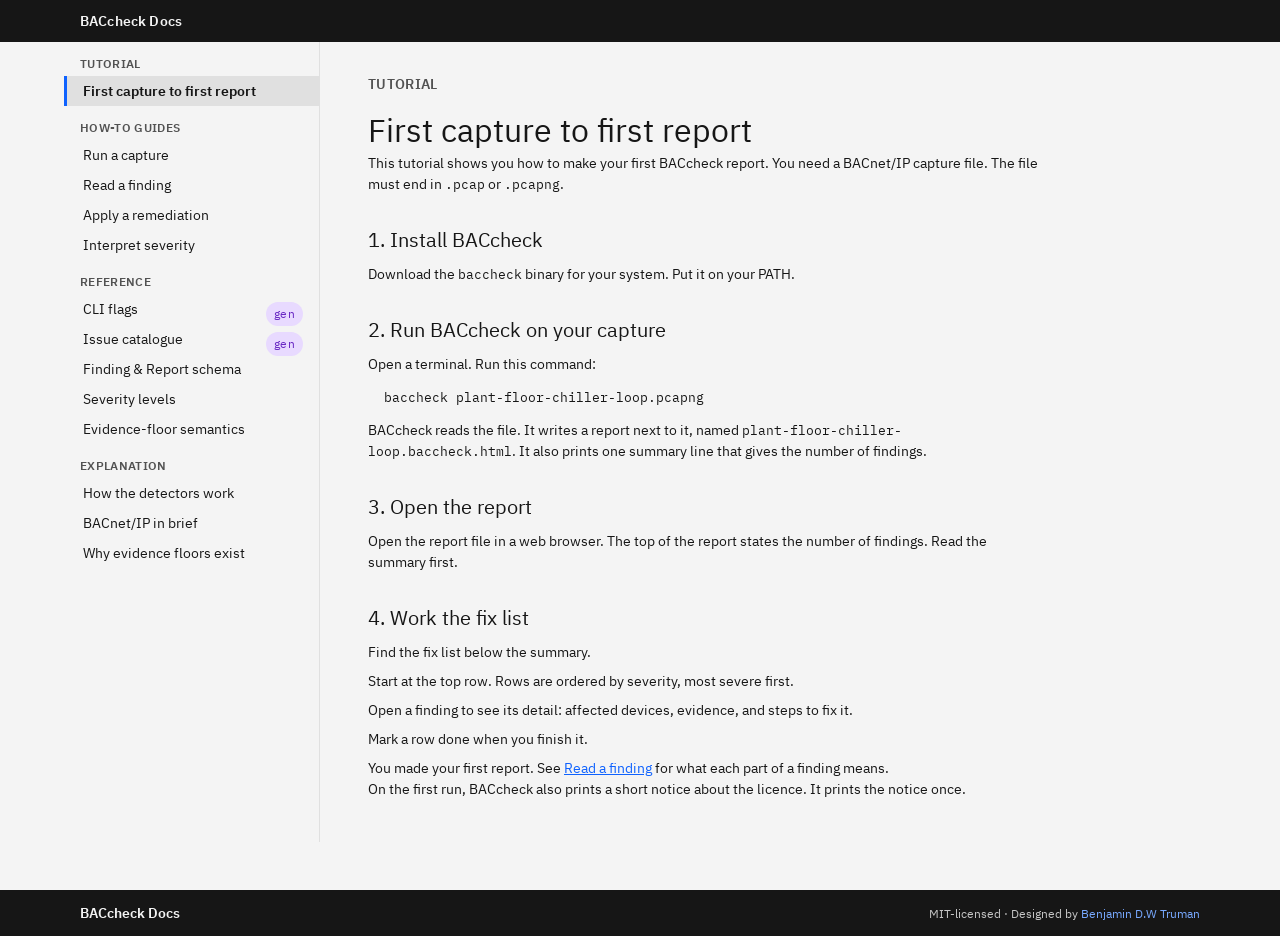
==== docs/index.html @ 4a52690b "Docs: cargo xtask docs-build and the 13-page Diataxis site (#29) Co-Authored-By: Claude Sonnet 5.5 <" ====
<!DOCTYPE html>
<html lang="en">
<head>
<meta charset="utf-8">
<meta name="viewport" content="width=device-width, initial-scale=1">
<title>BACcheck Documentation</title>
<style>@charset "UTF-8";a,abbr,acronym,address,applet,article,aside,audio,b,big,blockquote,body,canvas,caption,center,cite,code,dd,del,details,dfn,div,dl,dt,em,embed,fieldset,figcaption,figure,footer,form,h1,h2,h3,h4,h5,h6,header,hgroup,html,i,iframe,img,ins,kbd,label,legend,li,mark,menu,nav,object,ol,output,p,pre,q,ruby,s,samp,section,small,span,strike,strong,sub,summary,sup,table,tbody,td,tfoot,th,thead,time,tr,tt,u,ul,var,video{padding:0;border:0;margin:0;font:inherit;font-feature-settings:"liga" 1;font-size:100%;vertical-align:baseline}button,input,select,textarea{border-radius:0;font-family:inherit}:root{color-scheme:var(--cds-color-scheme,light)}article,aside,details,figcaption,figure,footer,header,hgroup,menu,nav,section{display:block}body{background-color:var(--cds-background,#fff);color:var(--cds-text-primary,#161616);line-height:1}ol,ul{list-style:none}blockquote,q{quotes:none}blockquote:after,blockquote:before,q:after,q:before{content:none}table{border-collapse:collapse;border-spacing:0}html{box-sizing:border-box}*,:after,:before{box-sizing:inherit}html{font-size:100%}body{font-weight:400;font-family:IBM Plex Sans,system-ui,-apple-system,BlinkMacSystemFont,\.SFNSText-Regular,sans-serif;-moz-osx-font-smoothing:grayscale;-webkit-font-smoothing:antialiased;text-rendering:optimizeLegibility}code{font-family:IBM Plex Mono,system-ui,-apple-system,BlinkMacSystemFont,\.SFNSText-Regular,monospace}strong{font-weight:600}@media screen and (-ms-high-contrast:active){svg{fill:ButtonText}}h1{font-size:var(--cds-heading-06-font-size,2.625rem);font-weight:var(--cds-heading-06-font-weight,300);line-height:var(--cds-heading-06-line-height,1.199);letter-spacing:var(--cds-heading-06-letter-spacing,0)}h2{font-size:var(--cds-heading-05-font-size,2rem);font-weight:var(--cds-heading-05-font-weight,400);line-height:var(--cds-heading-05-line-height,1.25);letter-spacing:var(--cds-heading-05-letter-spacing,0)}h3{font-size:var(--cds-heading-04-font-size,1.75rem);font-weight:var(--cds-heading-04-font-weight,400);line-height:var(--cds-heading-04-line-height,1.28572);letter-spacing:var(--cds-heading-04-letter-spacing,0)}h4{font-size:var(--cds-heading-03-font-size,1.25rem);font-weight:var(--cds-heading-03-font-weight,400);line-height:var(--cds-heading-03-line-height,1.4);letter-spacing:var(--cds-heading-03-letter-spacing,0)}h5{font-size:var(--cds-heading-02-font-size,1rem);font-weight:var(--cds-heading-02-font-weight,600);line-height:var(--cds-heading-02-line-height,1.5);letter-spacing:var(--cds-heading-02-letter-spacing,0)}h6{font-size:var(--cds-heading-01-font-size,.875rem);font-weight:var(--cds-heading-01-font-weight,600);line-height:var(--cds-heading-01-line-height,1.42857);letter-spacing:var(--cds-heading-01-letter-spacing,.16px)}p{font-size:var(--cds-body-02-font-size,1rem);font-weight:var(--cds-body-02-font-weight,400);line-height:var(--cds-body-02-line-height,1.5);letter-spacing:var(--cds-body-02-letter-spacing,0)}a{color:var(--cds-link-primary,#0062fe)}em{font-style:italic}:root{--cds-grid-gutter:2rem;--cds-grid-columns:4;--cds-grid-margin:0}@media (min-width:42rem){:root{--cds-grid-columns:8;--cds-grid-margin:1rem}}@media (min-width:66rem){:root{--cds-grid-columns:16}}@media (min-width:99rem){:root{--cds-grid-margin:1.5rem}}.cds--css-grid{--cds-grid-gutter-start:calc(var(--cds-grid-gutter)/2);--cds-grid-gutter-end:calc(var(--cds-grid-gutter)/2);--cds-grid-column-hang:calc(var(--cds-grid-gutter)/2);display:grid;grid-template-columns:repeat(var(--cds-grid-columns),minmax(0,1fr));inline-size:100%;margin-inline:auto;max-inline-size:99rem;padding-inline:var(--cds-grid-margin)}.cds--css-grid--full-width{max-inline-size:100%}.cds--css-grid-column{--cds-grid-mode-start:var(--cds-grid-gutter-start);--cds-grid-mode-end:var(--cds-grid-gutter-end);margin-inline:var(--cds-grid-gutter-start) var(--cds-grid-gutter-end)}[dir=rtl] .cds--css-grid-column{margin-inline:var(--cds-grid-gutter-end) var(--cds-grid-gutter-start)}.cds--css-grid--narrow{--cds-grid-gutter-start:0rem}.cds--css-grid--condensed{--cds-grid-gutter:0.0625rem;--cds-grid-column-hang:0.96875rem}.cds--css-grid--with-row-gap{row-gap:var(--cds-grid-gutter)}.cds--css-grid--narrow.cds--css-grid--with-row-gap{row-gap:calc(var(--cds-grid-gutter)/2)}.cds--css-grid--start{margin-inline-start:0}.cds--css-grid--end{margin-inline-end:0}.cds--subgrid{display:grid;grid-template-columns:repeat(var(--cds-grid-columns),minmax(0,1fr));margin-inline:calc(var(--cds-grid-mode-start)*-1) calc(var(--cds-grid-mode-end)*-1)}[dir=rtl] .cds--subgrid{margin-inline:calc(var(--cds-grid-mode-end)*-1) calc(var(--cds-grid-mode-start)*-1)}.cds--subgrid--wide{--cds-grid-gutter-start:1rem;--cds-grid-gutter-end:1rem;--cds-grid-column-hang:0}.cds--subgrid--narrow{--cds-grid-gutter-start:0rem;--cds-grid-gutter-end:1rem;--cds-grid-column-hang:1rem}.cds--subgrid--condensed{--cds-grid-gutter:0.0625rem;--cds-grid-gutter-start:0.03125rem;--cds-grid-gutter-end:0.03125rem;--cds-grid-column-hang:0.96875rem}.cds--subgrid--with-row-gap{row-gap:2rem}.cds--subgrid--narrow.cds--subgrid--with-row-gap{row-gap:1rem}.cds--subgrid--condensed.cds--subgrid--with-row-gap{row-gap:.0625rem}.cds--grid-column-hang{margin-inline-start:var(--cds-grid-column-hang)}[dir=rtl] .cds--grid-column-hang{margin-inline:initial var(--cds-grid-column-hang)}.cds--col-span-0{display:none}.cds--col-span-1{--cds-grid-columns:1;display:block;grid-column:span 1/span 1}.cds--col-span-2{--cds-grid-columns:2;display:block;grid-column:span 2/span 2}.cds--col-span-3{--cds-grid-columns:3;display:block;grid-column:span 3/span 3}.cds--col-span-4{--cds-grid-columns:4;display:block;grid-column:span 4/span 4}.cds--col-span-5{--cds-grid-columns:5;display:block;grid-column:span 5/span 5}.cds--col-span-6{--cds-grid-columns:6;display:block;grid-column:span 6/span 6}.cds--col-span-7{--cds-grid-columns:7;display:block;grid-column:span 7/span 7}.cds--col-span-8{--cds-grid-columns:8;display:block;grid-column:span 8/span 8}.cds--col-span-9{--cds-grid-columns:9;display:block;grid-column:span 9/span 9}.cds--col-span-10{--cds-grid-columns:10;display:block;grid-column:span 10/span 10}.cds--col-span-11{--cds-grid-columns:11;display:block;grid-column:span 11/span 11}.cds--col-span-12{--cds-grid-columns:12;display:block;grid-column:span 12/span 12}.cds--col-span-13{--cds-grid-columns:13;display:block;grid-column:span 13/span 13}.cds--col-span-14{--cds-grid-columns:14;display:block;grid-column:span 14/span 14}.cds--col-span-15{--cds-grid-columns:15;display:block;grid-column:span 15/span 15}.cds--col-span-16{--cds-grid-columns:16;display:block;grid-column:span 16/span 16}.cds--sm\:col-span-0{display:none}.cds--sm\:col-span-1{--cds-grid-columns:1;display:block;grid-column:span 1/span 1}.cds--sm\:col-span-2{--cds-grid-columns:2;display:block;grid-column:span 2/span 2}.cds--sm\:col-span-3{--cds-grid-columns:3;display:block;grid-column:span 3/span 3}.cds--sm\:col-span-4{--cds-grid-columns:4;display:block;grid-column:span 4/span 4}.cds--sm\:col-span-auto{grid-column:auto}.cds--sm\:col-span-100{grid-column:1/-1}.cds--sm\:col-span-75{--cds-grid-columns:3;grid-column:span 3/span 3}.cds--sm\:col-span-50{--cds-grid-columns:2;grid-column:span 2/span 2}.cds--sm\:col-span-25{--cds-grid-columns:1;grid-column:span 1/span 1}@media (min-width:42rem){.cds--md\:col-span-0{display:none}.cds--md\:col-span-1{--cds-grid-columns:1;display:block;grid-column:span 1/span 1}.cds--md\:col-span-2{--cds-grid-columns:2;display:block;grid-column:span 2/span 2}.cds--md\:col-span-3{--cds-grid-columns:3;display:block;grid-column:span 3/span 3}.cds--md\:col-span-4{--cds-grid-columns:4;display:block;grid-column:span 4/span 4}.cds--md\:col-span-5{--cds-grid-columns:5;display:block;grid-column:span 5/span 5}.cds--md\:col-span-6{--cds-grid-columns:6;display:block;grid-column:span 6/span 6}.cds--md\:col-span-7{--cds-grid-columns:7;display:block;grid-column:span 7/span 7}.cds--md\:col-span-8{--cds-grid-columns:8;display:block;grid-column:span 8/span 8}.cds--md\:col-span-auto{grid-column:auto}.cds--md\:col-span-100{grid-column:1/-1}.cds--md\:col-span-75{--cds-grid-columns:6;grid-column:span 6/span 6}.cds--md\:col-span-50{--cds-grid-columns:4;grid-column:span 4/span 4}.cds--md\:col-span-25{--cds-grid-columns:2;grid-column:span 2/span 2}}@media (min-width:66rem){.cds--lg\:col-span-0{display:none}.cds--lg\:col-span-1{--cds-grid-columns:1;display:block;grid-column:span 1/span 1}.cds--lg\:col-span-2{--cds-grid-columns:2;display:block;grid-column:span 2/span 2}.cds--lg\:col-span-3{--cds-grid-columns:3;display:block;grid-column:span 3/span 3}.cds--lg\:col-span-4{--cds-grid-columns:4;display:block;grid-column:span 4/span 4}.cds--lg\:col-span-5{--cds-grid-columns:5;display:block;grid-column:span 5/span 5}.cds--lg\:col-span-6{--cds-grid-columns:6;display:block;grid-column:span 6/span 6}.cds--lg\:col-span-7{--cds-grid-columns:7;display:block;grid-column:span 7/span 7}.cds--lg\:col-span-8{--cds-grid-columns:8;display:block;grid-column:span 8/span 8}.cds--lg\:col-span-9{--cds-grid-columns:9;display:block;grid-column:span 9/span 9}.cds--lg\:col-span-10{--cds-grid-columns:10;display:block;grid-column:span 10/span 10}.cds--lg\:col-span-11{--cds-grid-columns:11;display:block;grid-column:span 11/span 11}.cds--lg\:col-span-12{--cds-grid-columns:12;display:block;grid-column:span 12/span 12}.cds--lg\:col-span-13{--cds-grid-columns:13;display:block;grid-column:span 13/span 13}.cds--lg\:col-span-14{--cds-grid-columns:14;display:block;grid-column:span 14/span 14}.cds--lg\:col-span-15{--cds-grid-columns:15;display:block;grid-column:span 15/span 15}.cds--lg\:col-span-16{--cds-grid-columns:16;display:block;grid-column:span 16/span 16}.cds--lg\:col-span-auto{grid-column:auto}.cds--lg\:col-span-100{grid-column:1/-1}.cds--lg\:col-span-75{--cds-grid-columns:12;grid-column:span 12/span 12}.cds--lg\:col-span-50{--cds-grid-columns:8;grid-column:span 8/span 8}.cds--lg\:col-span-25{--cds-grid-columns:4;grid-column:span 4/span 4}}@media (min-width:82rem){.cds--xlg\:col-span-0{display:none}.cds--xlg\:col-span-1{--cds-grid-columns:1;display:block;grid-column:span 1/span 1}.cds--xlg\:col-span-2{--cds-grid-columns:2;display:block;grid-column:span 2/span 2}.cds--xlg\:col-span-3{--cds-grid-columns:3;display:block;grid-column:span 3/span 3}.cds--xlg\:col-span-4{--cds-grid-columns:4;display:block;grid-column:span 4/span 4}.cds--xlg\:col-span-5{--cds-grid-columns:5;display:block;grid-column:span 5/span 5}.cds--xlg\:col-span-6{--cds-grid-columns:6;display:block;grid-column:span 6/span 6}.cds--xlg\:col-span-7{--cds-grid-columns:7;display:block;grid-column:span 7/span 7}.cds--xlg\:col-span-8{--cds-grid-columns:8;display:block;grid-column:span 8/span 8}.cds--xlg\:col-span-9{--cds-grid-columns:9;display:block;grid-column:span 9/span 9}.cds--xlg\:col-span-10{--cds-grid-columns:10;display:block;grid-column:span 10/span 10}.cds--xlg\:col-span-11{--cds-grid-columns:11;display:block;grid-column:span 11/span 11}.cds--xlg\:col-span-12{--cds-grid-columns:12;display:block;grid-column:span 12/span 12}.cds--xlg\:col-span-13{--cds-grid-columns:13;display:block;grid-column:span 13/span 13}.cds--xlg\:col-span-14{--cds-grid-columns:14;display:block;grid-column:span 14/span 14}.cds--xlg\:col-span-15{--cds-grid-columns:15;display:block;grid-column:span 15/span 15}.cds--xlg\:col-span-16{--cds-grid-columns:16;display:block;grid-column:span 16/span 16}.cds--xlg\:col-span-auto{grid-column:auto}.cds--xlg\:col-span-100{grid-column:1/-1}.cds--xlg\:col-span-75{--cds-grid-columns:12;grid-column:span 12/span 12}.cds--xlg\:col-span-50{--cds-grid-columns:8;grid-column:span 8/span 8}.cds--xlg\:col-span-25{--cds-grid-columns:4;grid-column:span 4/span 4}}@media (min-width:99rem){.cds--max\:col-span-0{display:none}.cds--max\:col-span-1{--cds-grid-columns:1;display:block;grid-column:span 1/span 1}.cds--max\:col-span-2{--cds-grid-columns:2;display:block;grid-column:span 2/span 2}.cds--max\:col-span-3{--cds-grid-columns:3;display:block;grid-column:span 3/span 3}.cds--max\:col-span-4{--cds-grid-columns:4;display:block;grid-column:span 4/span 4}.cds--max\:col-span-5{--cds-grid-columns:5;display:block;grid-column:span 5/span 5}.cds--max\:col-span-6{--cds-grid-columns:6;display:block;grid-column:span 6/span 6}.cds--max\:col-span-7{--cds-grid-columns:7;display:block;grid-column:span 7/span 7}.cds--max\:col-span-8{--cds-grid-columns:8;display:block;grid-column:span 8/span 8}.cds--max\:col-span-9{--cds-grid-columns:9;display:block;grid-column:span 9/span 9}.cds--max\:col-span-10{--cds-grid-columns:10;display:block;grid-column:span 10/span 10}.cds--max\:col-span-11{--cds-grid-columns:11;display:block;grid-column:span 11/span 11}.cds--max\:col-span-12{--cds-grid-columns:12;display:block;grid-column:span 12/span 12}.cds--max\:col-span-13{--cds-grid-columns:13;display:block;grid-column:span 13/span 13}.cds--max\:col-span-14{--cds-grid-columns:14;display:block;grid-column:span 14/span 14}.cds--max\:col-span-15{--cds-grid-columns:15;display:block;grid-column:span 15/span 15}.cds--max\:col-span-16{--cds-grid-columns:16;display:block;grid-column:span 16/span 16}.cds--max\:col-span-auto{grid-column:auto}.cds--max\:col-span-100{grid-column:1/-1}.cds--max\:col-span-75{--cds-grid-columns:12;grid-column:span 12/span 12}.cds--max\:col-span-50{--cds-grid-columns:8;grid-column:span 8/span 8}.cds--max\:col-span-25{--cds-grid-columns:4;grid-column:span 4/span 4}}.cds--col-span-auto{grid-column:auto}.cds--col-span-100{grid-column:1/-1}.cds--col-span-75{--cds-grid-columns:3;grid-column:span 3/span 3}@media (min-width:42rem){.cds--col-span-75{--cds-grid-columns:6;grid-column:span 6/span 6}}@media (min-width:66rem){.cds--col-span-75{--cds-grid-columns:12;grid-column:span 12/span 12}}.cds--col-span-50{--cds-grid-columns:2;grid-column:span 2/span 2}@media (min-width:42rem){.cds--col-span-50{--cds-grid-columns:4;grid-column:span 4/span 4}}@media (min-width:66rem){.cds--col-span-50{--cds-grid-columns:8;grid-column:span 8/span 8}}.cds--col-span-25{--cds-grid-columns:1;grid-column:span 1/span 1}@media (min-width:42rem){.cds--col-span-25{--cds-grid-columns:2;grid-column:span 2/span 2}}@media (min-width:66rem){.cds--col-span-25{--cds-grid-columns:4;grid-column:span 4/span 4}}.cds--col-start-1{grid-column-start:1}.cds--col-start-2{grid-column-start:2}.cds--col-start-3{grid-column-start:3}.cds--col-start-4{grid-column-start:4}.cds--col-start-5{grid-column-start:5}.cds--col-start-6{grid-column-start:6}.cds--col-start-7{grid-column-start:7}.cds--col-start-8{grid-column-start:8}.cds--col-start-9{grid-column-start:9}.cds--col-start-10{grid-column-start:10}.cds--col-start-11{grid-column-start:11}.cds--col-start-12{grid-column-start:12}.cds--col-start-13{grid-column-start:13}.cds--col-start-14{grid-column-start:14}.cds--col-start-15{grid-column-start:15}.cds--col-start-16{grid-column-start:16}.cds--col-end-2{grid-column-end:2}.cds--col-end-3{grid-column-end:3}.cds--col-end-4{grid-column-end:4}.cds--col-end-5{grid-column-end:5}.cds--col-end-6{grid-column-end:6}.cds--col-end-7{grid-column-end:7}.cds--col-end-8{grid-column-end:8}.cds--col-end-9{grid-column-end:9}.cds--col-end-10{grid-column-end:10}.cds--col-end-11{grid-column-end:11}.cds--col-end-12{grid-column-end:12}.cds--col-end-13{grid-column-end:13}.cds--col-end-14{grid-column-end:14}.cds--col-end-15{grid-column-end:15}.cds--col-end-16{grid-column-end:16}.cds--col-end-17{grid-column-end:17}.cds--col-start-auto{grid-column-start:auto}.cds--col-end-auto{grid-column-end:auto}.cds--sm\:col-start-1{grid-column-start:1}.cds--sm\:col-start-2{grid-column-start:2}.cds--sm\:col-start-3{grid-column-start:3}.cds--sm\:col-start-4{grid-column-start:4}.cds--sm\:col-start-5{grid-column-start:5}.cds--sm\:col-start-6{grid-column-start:6}.cds--sm\:col-start-7{grid-column-start:7}.cds--sm\:col-start-8{grid-column-start:8}.cds--sm\:col-start-9{grid-column-start:9}.cds--sm\:col-start-10{grid-column-start:10}.cds--sm\:col-start-11{grid-column-start:11}.cds--sm\:col-start-12{grid-column-start:12}.cds--sm\:col-start-13{grid-column-start:13}.cds--sm\:col-start-14{grid-column-start:14}.cds--sm\:col-start-15{grid-column-start:15}.cds--sm\:col-start-16{grid-column-start:16}.cds--sm\:col-end-2{grid-column-end:2}.cds--sm\:col-end-3{grid-column-end:3}.cds--sm\:col-end-4{grid-column-end:4}.cds--sm\:col-end-5{grid-column-end:5}.cds--sm\:col-end-6{grid-column-end:6}.cds--sm\:col-end-7{grid-column-end:7}.cds--sm\:col-end-8{grid-column-end:8}.cds--sm\:col-end-9{grid-column-end:9}.cds--sm\:col-end-10{grid-column-end:10}.cds--sm\:col-end-11{grid-column-end:11}.cds--sm\:col-end-12{grid-column-end:12}.cds--sm\:col-end-13{grid-column-end:13}.cds--sm\:col-end-14{grid-column-end:14}.cds--sm\:col-end-15{grid-column-end:15}.cds--sm\:col-end-16{grid-column-end:16}.cds--sm\:col-end-17{grid-column-end:17}.cds--sm\:col-start-auto{grid-column-start:auto}.cds--sm\:col-end-auto{grid-column-end:auto}@media (min-width:42rem){.cds--md\:col-start-1{grid-column-start:1}.cds--md\:col-start-2{grid-column-start:2}.cds--md\:col-start-3{grid-column-start:3}.cds--md\:col-start-4{grid-column-start:4}.cds--md\:col-start-5{grid-column-start:5}.cds--md\:col-start-6{grid-column-start:6}.cds--md\:col-start-7{grid-column-start:7}.cds--md\:col-start-8{grid-column-start:8}.cds--md\:col-start-9{grid-column-start:9}.cds--md\:col-start-10{grid-column-start:10}.cds--md\:col-start-11{grid-column-start:11}.cds--md\:col-start-12{grid-column-start:12}.cds--md\:col-start-13{grid-column-start:13}.cds--md\:col-start-14{grid-column-start:14}.cds--md\:col-start-15{grid-column-start:15}.cds--md\:col-start-16{grid-column-start:16}.cds--md\:col-end-2{grid-column-end:2}.cds--md\:col-end-3{grid-column-end:3}.cds--md\:col-end-4{grid-column-end:4}.cds--md\:col-end-5{grid-column-end:5}.cds--md\:col-end-6{grid-column-end:6}.cds--md\:col-end-7{grid-column-end:7}.cds--md\:col-end-8{grid-column-end:8}.cds--md\:col-end-9{grid-column-end:9}.cds--md\:col-end-10{grid-column-end:10}.cds--md\:col-end-11{grid-column-end:11}.cds--md\:col-end-12{grid-column-end:12}.cds--md\:col-end-13{grid-column-end:13}.cds--md\:col-end-14{grid-column-end:14}.cds--md\:col-end-15{grid-column-end:15}.cds--md\:col-end-16{grid-column-end:16}.cds--md\:col-end-17{grid-column-end:17}.cds--md\:col-start-auto{grid-column-start:auto}.cds--md\:col-end-auto{grid-column-end:auto}}@media (min-width:66rem){.cds--lg\:col-start-1{grid-column-start:1}.cds--lg\:col-start-2{grid-column-start:2}.cds--lg\:col-start-3{grid-column-start:3}.cds--lg\:col-start-4{grid-column-start:4}.cds--lg\:col-start-5{grid-column-start:5}.cds--lg\:col-start-6{grid-column-start:6}.cds--lg\:col-start-7{grid-column-start:7}.cds--lg\:col-start-8{grid-column-start:8}.cds--lg\:col-start-9{grid-column-start:9}.cds--lg\:col-start-10{grid-column-start:10}.cds--lg\:col-start-11{grid-column-start:11}.cds--lg\:col-start-12{grid-column-start:12}.cds--lg\:col-start-13{grid-column-start:13}.cds--lg\:col-start-14{grid-column-start:14}.cds--lg\:col-start-15{grid-column-start:15}.cds--lg\:col-start-16{grid-column-start:16}.cds--lg\:col-end-2{grid-column-end:2}.cds--lg\:col-end-3{grid-column-end:3}.cds--lg\:col-end-4{grid-column-end:4}.cds--lg\:col-end-5{grid-column-end:5}.cds--lg\:col-end-6{grid-column-end:6}.cds--lg\:col-end-7{grid-column-end:7}.cds--lg\:col-end-8{grid-column-end:8}.cds--lg\:col-end-9{grid-column-end:9}.cds--lg\:col-end-10{grid-column-end:10}.cds--lg\:col-end-11{grid-column-end:11}.cds--lg\:col-end-12{grid-column-end:12}.cds--lg\:col-end-13{grid-column-end:13}.cds--lg\:col-end-14{grid-column-end:14}.cds--lg\:col-end-15{grid-column-end:15}.cds--lg\:col-end-16{grid-column-end:16}.cds--lg\:col-end-17{grid-column-end:17}.cds--lg\:col-start-auto{grid-column-start:auto}.cds--lg\:col-end-auto{grid-column-end:auto}}@media (min-width:82rem){.cds--xlg\:col-start-1{grid-column-start:1}.cds--xlg\:col-start-2{grid-column-start:2}.cds--xlg\:col-start-3{grid-column-start:3}.cds--xlg\:col-start-4{grid-column-start:4}.cds--xlg\:col-start-5{grid-column-start:5}.cds--xlg\:col-start-6{grid-column-start:6}.cds--xlg\:col-start-7{grid-column-start:7}.cds--xlg\:col-start-8{grid-column-start:8}.cds--xlg\:col-start-9{grid-column-start:9}.cds--xlg\:col-start-10{grid-column-start:10}.cds--xlg\:col-start-11{grid-column-start:11}.cds--xlg\:col-start-12{grid-column-start:12}.cds--xlg\:col-start-13{grid-column-start:13}.cds--xlg\:col-start-14{grid-column-start:14}.cds--xlg\:col-start-15{grid-column-start:15}.cds--xlg\:col-start-16{grid-column-start:16}.cds--xlg\:col-end-2{grid-column-end:2}.cds--xlg\:col-end-3{grid-column-end:3}.cds--xlg\:col-end-4{grid-column-end:4}.cds--xlg\:col-end-5{grid-column-end:5}.cds--xlg\:col-end-6{grid-column-end:6}.cds--xlg\:col-end-7{grid-column-end:7}.cds--xlg\:col-end-8{grid-column-end:8}.cds--xlg\:col-end-9{grid-column-end:9}.cds--xlg\:col-end-10{grid-column-end:10}.cds--xlg\:col-end-11{grid-column-end:11}.cds--xlg\:col-end-12{grid-column-end:12}.cds--xlg\:col-end-13{grid-column-end:13}.cds--xlg\:col-end-14{grid-column-end:14}.cds--xlg\:col-end-15{grid-column-end:15}.cds--xlg\:col-end-16{grid-column-end:16}.cds--xlg\:col-end-17{grid-column-end:17}.cds--xlg\:col-start-auto{grid-column-start:auto}.cds--xlg\:col-end-auto{grid-column-end:auto}}@media (min-width:99rem){.cds--max\:col-start-1{grid-column-start:1}.cds--max\:col-start-2{grid-column-start:2}.cds--max\:col-start-3{grid-column-start:3}.cds--max\:col-start-4{grid-column-start:4}.cds--max\:col-start-5{grid-column-start:5}.cds--max\:col-start-6{grid-column-start:6}.cds--max\:col-start-7{grid-column-start:7}.cds--max\:col-start-8{grid-column-start:8}.cds--max\:col-start-9{grid-column-start:9}.cds--max\:col-start-10{grid-column-start:10}.cds--max\:col-start-11{grid-column-start:11}.cds--max\:col-start-12{grid-column-start:12}.cds--max\:col-start-13{grid-column-start:13}.cds--max\:col-start-14{grid-column-start:14}.cds--max\:col-start-15{grid-column-start:15}.cds--max\:col-start-16{grid-column-start:16}.cds--max\:col-end-2{grid-column-end:2}.cds--max\:col-end-3{grid-column-end:3}.cds--max\:col-end-4{grid-column-end:4}.cds--max\:col-end-5{grid-column-end:5}.cds--max\:col-end-6{grid-column-end:6}.cds--max\:col-end-7{grid-column-end:7}.cds--max\:col-end-8{grid-column-end:8}.cds--max\:col-end-9{grid-column-end:9}.cds--max\:col-end-10{grid-column-end:10}.cds--max\:col-end-11{grid-column-end:11}.cds--max\:col-end-12{grid-column-end:12}.cds--max\:col-end-13{grid-column-end:13}.cds--max\:col-end-14{grid-column-end:14}.cds--max\:col-end-15{grid-column-end:15}.cds--max\:col-end-16{grid-column-end:16}.cds--max\:col-end-17{grid-column-end:17}.cds--max\:col-start-auto{grid-column-start:auto}.cds--max\:col-end-auto{grid-column-end:auto}}.cds--layer-one,:root{--cds-layer:var(--cds-layer-01,#f4f4f4);--cds-layer-active:var(--cds-layer-active-01,#c6c6c6);--cds-layer-background:var(--cds-layer-background-01,#fff);--cds-layer-hover:var(--cds-layer-hover-01,#e8e8e8);--cds-layer-selected:var(--cds-layer-selected-01,#e0e0e0);--cds-layer-selected-hover:var(--cds-layer-selected-hover-01,#d1d1d1);--cds-layer-accent:var(--cds-layer-accent-01,#e0e0e0);--cds-layer-accent-hover:var(--cds-layer-accent-hover-01,#d1d1d1);--cds-layer-accent-active:var(--cds-layer-accent-active-01,#a8a8a8);--cds-field:var(--cds-field-01,#f4f4f4);--cds-field-hover:var(--cds-field-hover-01,#e8e8e8);--cds-border-subtle:var(--cds-border-subtle-00,#e0e0e0);--cds-border-subtle-selected:var(--cds-border-subtle-selected-01,#c6c6c6);--cds-border-strong:var(--cds-border-strong-01,#8d8d8d);--cds-border-tile:var(--cds-border-tile-01,#c6c6c6)}.cds--layer-two{--cds-layer:var(--cds-layer-02,#fff);--cds-layer-active:var(--cds-layer-active-02,#c6c6c6);--cds-layer-background:var(--cds-layer-background-02,#f4f4f4);--cds-layer-hover:var(--cds-layer-hover-02,#e8e8e8);--cds-layer-selected:var(--cds-layer-selected-02,#e0e0e0);--cds-layer-selected-hover:var(--cds-layer-selected-hover-02,#d1d1d1);--cds-layer-accent:var(--cds-layer-accent-02,#e0e0e0);--cds-layer-accent-hover:var(--cds-layer-accent-hover-02,#d1d1d1);--cds-layer-accent-active:var(--cds-layer-accent-active-02,#a8a8a8);--cds-field:var(--cds-field-02,#fff);--cds-field-hover:var(--cds-field-hover-02,#e8e8e8);--cds-border-subtle:var(--cds-border-subtle-01,#c6c6c6);--cds-border-subtle-selected:var(--cds-border-subtle-selected-02,#c6c6c6);--cds-border-strong:var(--cds-border-strong-02,#8d8d8d);--cds-border-tile:var(--cds-border-tile-02,#a8a8a8)}.cds--layer-three{--cds-layer:var(--cds-layer-03,#f4f4f4);--cds-layer-active:var(--cds-layer-active-03,#c6c6c6);--cds-layer-background:var(--cds-layer-background-03,#fff);--cds-layer-hover:var(--cds-layer-hover-03,#e8e8e8);--cds-layer-selected:var(--cds-layer-selected-03,#e0e0e0);--cds-layer-selected-hover:var(--cds-layer-selected-hover-03,#d1d1d1);--cds-layer-accent:var(--cds-layer-accent-03,#e0e0e0);--cds-layer-accent-hover:var(--cds-layer-accent-hover-03,#d1d1d1);--cds-layer-accent-active:var(--cds-layer-accent-active-03,#a8a8a8);--cds-field:var(--cds-field-03,#f4f4f4);--cds-field-hover:var(--cds-field-hover-03,#e8e8e8);--cds-border-subtle:var(--cds-border-subtle-02,#e0e0e0);--cds-border-subtle-selected:var(--cds-border-subtle-selected-03,#c6c6c6);--cds-border-strong:var(--cds-border-strong-03,#8d8d8d);--cds-border-tile:var(--cds-border-tile-03,#c6c6c6)}.cds--layer-one.cds--layer__with-background,.cds--layer-three.cds--layer__with-background,.cds--layer-two.cds--layer__with-background{background-color:var(--cds-layer-background)}.cds--layout--size-xs{--cds-layout-size-height-context:var(--cds-layout-size-height-xs,1.5rem);--cds-layout-size-height:var(--cds-layout-size-height-context)}.cds--layout--size-sm{--cds-layout-size-height-context:var(--cds-layout-size-height-sm,2rem);--cds-layout-size-height:var(--cds-layout-size-height-context)}.cds--layout--size-md{--cds-layout-size-height-context:var(--cds-layout-size-height-md,2.5rem);--cds-layout-size-height:var(--cds-layout-size-height-context)}.cds--layout--size-lg{--cds-layout-size-height-context:var(--cds-layout-size-height-lg,3rem);--cds-layout-size-height:var(--cds-layout-size-height-context)}.cds--layout--size-xl{--cds-layout-size-height-context:var(--cds-layout-size-height-xl,4rem);--cds-layout-size-height:var(--cds-layout-size-height-context)}.cds--layout--size-2xl{--cds-layout-size-height-context:var(--cds-layout-size-height-2xl,5rem);--cds-layout-size-height:var(--cds-layout-size-height-context)}.cds--layout-constraint--size__default-xs{--cds-layout-size-height:var(--cds-layout-size-height-context,var(--cds-layout-size-height-xs,1.5rem))}.cds--layout-constraint--size__min-xs{--cds-layout-size-height-min:var(--cds-layout-size-height-xs,1.5rem)}.cds--layout-constraint--size__max-xs{--cds-layout-size-height-max:var(--cds-layout-size-height-xs,1.5rem)}.cds--layout-constraint--size__default-sm{--cds-layout-size-height:var(--cds-layout-size-height-context,var(--cds-layout-size-height-sm,2rem))}.cds--layout-constraint--size__min-sm{--cds-layout-size-height-min:var(--cds-layout-size-height-sm,2rem)}.cds--layout-constraint--size__max-sm{--cds-layout-size-height-max:var(--cds-layout-size-height-sm,2rem)}.cds--layout-constraint--size__default-md{--cds-layout-size-height:var(--cds-layout-size-height-context,var(--cds-layout-size-height-md,2.5rem))}.cds--layout-constraint--size__min-md{--cds-layout-size-height-min:var(--cds-layout-size-height-md,2.5rem)}.cds--layout-constraint--size__max-md{--cds-layout-size-height-max:var(--cds-layout-size-height-md,2.5rem)}.cds--layout-constraint--size__default-lg{--cds-layout-size-height:var(--cds-layout-size-height-context,var(--cds-layout-size-height-lg,3rem))}.cds--layout-constraint--size__min-lg{--cds-layout-size-height-min:var(--cds-layout-size-height-lg,3rem)}.cds--layout-constraint--size__max-lg{--cds-layout-size-height-max:var(--cds-layout-size-height-lg,3rem)}.cds--layout-constraint--size__default-xl{--cds-layout-size-height:var(--cds-layout-size-height-context,var(--cds-layout-size-height-xl,4rem))}.cds--layout-constraint--size__min-xl{--cds-layout-size-height-min:var(--cds-layout-size-height-xl,4rem)}.cds--layout-constraint--size__max-xl{--cds-layout-size-height-max:var(--cds-layout-size-height-xl,4rem)}.cds--layout-constraint--size__default-2xl{--cds-layout-size-height:var(--cds-layout-size-height-context,var(--cds-layout-size-height-2xl,5rem))}.cds--layout-constraint--size__min-2xl{--cds-layout-size-height-min:var(--cds-layout-size-height-2xl,5rem)}.cds--layout-constraint--size__max-2xl{--cds-layout-size-height-max:var(--cds-layout-size-height-2xl,5rem)}.cds--layout--density-condensed{--cds-layout-density-padding-inline-context:var(--cds-layout-density-padding-inline-condensed,0.5rem);--cds-layout-density-padding-inline:var(--cds-layout-density-padding-inline-context)}.cds--layout--density-normal{--cds-layout-density-padding-inline-context:var(--cds-layout-density-padding-inline-normal,1rem);--cds-layout-density-padding-inline:var(--cds-layout-density-padding-inline-context)}.cds--layout-constraint--density__default-condensed{--cds-layout-density-padding-inline:var(--cds-layout-density-padding-inline-context,var(--cds-layout-density-padding-inline-condensed,0.5rem))}.cds--layout-constraint--density__min-condensed{--cds-layout-density-padding-inline-min:var(--cds-layout-density-padding-inline-condensed,0.5rem)}.cds--layout-constraint--density__max-condensed{--cds-layout-density-padding-inline-max:var(--cds-layout-density-padding-inline-condensed,0.5rem)}.cds--layout-constraint--density__default-normal{--cds-layout-density-padding-inline:var(--cds-layout-density-padding-inline-context,var(--cds-layout-density-padding-inline-normal,1rem))}.cds--layout-constraint--density__min-normal{--cds-layout-density-padding-inline-min:var(--cds-layout-density-padding-inline-normal,1rem)}.cds--layout-constraint--density__max-normal{--cds-layout-density-padding-inline-max:var(--cds-layout-density-padding-inline-normal,1rem)}:root{--cds-layout-size-height-xs:1.5rem;--cds-layout-size-height-sm:2rem;--cds-layout-size-height-md:2.5rem;--cds-layout-size-height-lg:3rem;--cds-layout-size-height-xl:4rem;--cds-layout-size-height-2xl:5rem;--cds-layout-size-height-min:0px;--cds-layout-size-height-max:999999999px;--cds-layout-density-padding-inline-condensed:0.5rem;--cds-layout-density-padding-inline-normal:1rem;--cds-layout-density-padding-inline-min:0px;--cds-layout-density-padding-inline-max:999999999px}.cds--white{--cds-ai-aura-end:hsla(0,0%,100%,0);--cds-ai-aura-hover-background:#edf5ff;--cds-ai-aura-hover-end:hsla(0,0%,100%,0);--cds-ai-aura-hover-start:rgba(69,137,255,.32);--cds-ai-aura-start:rgba(69,137,255,.1);--cds-ai-aura-start-sm:rgba(69,137,255,.16);--cds-ai-border-end:#78a9ff;--cds-ai-border-start:rgba(166,200,255,.64);--cds-ai-border-strong:#4589ff;--cds-ai-drop-shadow:rgba(15,98,254,.1);--cds-ai-inner-shadow:rgba(69,137,255,.1);--cds-ai-overlay:rgba(0,17,65,.5);--cds-ai-popover-background:#fff;--cds-ai-popover-caret-bottom:#78a9ff;--cds-ai-popover-caret-bottom-background:#eaf1ff;--cds-ai-popover-caret-bottom-background-actions:#e9effa;--cds-ai-popover-caret-center:#a0c3ff;--cds-ai-popover-shadow-outer-01:rgba(0,67,206,.06);--cds-ai-popover-shadow-outer-02:rgba(0,0,0,.04);--cds-ai-skeleton-background:#d0e2ff;--cds-ai-skeleton-element-background:#4589ff;--cds-background:#fff;--cds-background-active:hsla(0,0%,55.3%,.5);--cds-background-brand:#0f62fe;--cds-background-hover:hsla(0,0%,55.3%,.12);--cds-background-inverse:#393939;--cds-background-inverse-hover:#474747;--cds-background-selected:hsla(0,0%,55.3%,.2);--cds-background-selected-hover:hsla(0,0%,55.3%,.32);--cds-border-disabled:#c6c6c6;--cds-border-interactive:#0f62fe;--cds-border-inverse:#161616;--cds-border-strong-01:#8d8d8d;--cds-border-strong-02:#8d8d8d;--cds-border-strong-03:#8d8d8d;--cds-border-subtle-00:#e0e0e0;--cds-border-subtle-01:#c6c6c6;--cds-border-subtle-02:#e0e0e0;--cds-border-subtle-03:#c6c6c6;--cds-border-subtle-selected-01:#c6c6c6;--cds-border-subtle-selected-02:#c6c6c6;--cds-border-subtle-selected-03:#c6c6c6;--cds-border-tile-01:#c6c6c6;--cds-border-tile-02:#a8a8a8;--cds-border-tile-03:#c6c6c6;--cds-chat-avatar-agent:#393939;--cds-chat-avatar-bot:#6f6f6f;--cds-chat-avatar-user:#0f62fe;--cds-chat-bubble-agent:#fff;--cds-chat-bubble-agent-text:#161616;--cds-chat-bubble-border:#e0e0e0;--cds-chat-bubble-user:#e0e0e0;--cds-chat-bubble-user-text:#161616;--cds-chat-button:#0f62fe;--cds-chat-button-active:hsla(0,0%,55.3%,.5);--cds-chat-button-hover:hsla(0,0%,55.3%,.12);--cds-chat-button-selected:hsla(0,0%,55.3%,.2);--cds-chat-button-text-hover:#0043ce;--cds-chat-button-text-selected:#525252;--cds-chat-header-background:#fff;--cds-chat-header-text:#161616;--cds-chat-prompt-background:#fff;--cds-chat-prompt-border-end:hsla(0,0%,95.7%,0);--cds-chat-prompt-border-start:#f4f4f4;--cds-chat-prompt-text:#161616;--cds-chat-shell-background:#fff;--cds-color-scheme:light;--cds-field-01:#f4f4f4;--cds-field-02:#fff;--cds-field-03:#f4f4f4;--cds-field-hover-01:#e8e8e8;--cds-field-hover-02:#e8e8e8;--cds-field-hover-03:#e8e8e8;--cds-focus:#0f62fe;--cds-focus-inset:#fff;--cds-focus-inverse:#fff;--cds-highlight:#d0e2ff;--cds-icon-disabled:rgba(22,22,22,.25);--cds-icon-interactive:#0f62fe;--cds-icon-inverse:#fff;--cds-icon-on-color:#fff;--cds-icon-on-color-disabled:#8d8d8d;--cds-icon-primary:#161616;--cds-icon-secondary:#525252;--cds-interactive:#0f62fe;--cds-layer-01:#f4f4f4;--cds-layer-02:#fff;--cds-layer-03:#f4f4f4;--cds-layer-accent-01:#e0e0e0;--cds-layer-accent-02:#e0e0e0;--cds-layer-accent-03:#e0e0e0;--cds-layer-accent-active-01:#a8a8a8;--cds-layer-accent-active-02:#a8a8a8;--cds-layer-accent-active-03:#a8a8a8;--cds-layer-accent-hover-01:#d1d1d1;--cds-layer-accent-hover-02:#d1d1d1;--cds-layer-accent-hover-03:#d1d1d1;--cds-layer-active-01:#c6c6c6;--cds-layer-active-02:#c6c6c6;--cds-layer-active-03:#c6c6c6;--cds-layer-background-01:#fff;--cds-layer-background-02:#f4f4f4;--cds-layer-background-03:#fff;--cds-layer-hover-01:#e8e8e8;--cds-layer-hover-02:#e8e8e8;--cds-layer-hover-03:#e8e8e8;--cds-layer-selected-01:#e0e0e0;--cds-layer-selected-02:#e0e0e0;--cds-layer-selected-03:#e0e0e0;--cds-layer-selected-disabled:#8d8d8d;--cds-layer-selected-hover-01:#d1d1d1;--cds-layer-selected-hover-02:#d1d1d1;--cds-layer-selected-hover-03:#d1d1d1;--cds-layer-selected-inverse:#161616;--cds-link-inverse:#78a9ff;--cds-link-inverse-active:#f4f4f4;--cds-link-inverse-hover:#a6c8ff;--cds-link-inverse-visited:#be95ff;--cds-link-primary:#0f62fe;--cds-link-primary-hover:#0043ce;--cds-link-secondary:#0043ce;--cds-link-visited:#8a3ffc;--cds-overlay:rgba(0,0,0,.6);--cds-shadow:rgba(0,0,0,.3);--cds-skeleton-background:#e8e8e8;--cds-skeleton-element:#c6c6c6;--cds-support-caution-major:#ff832b;--cds-support-caution-minor:#f1c21b;--cds-support-caution-undefined:#8a3ffc;--cds-support-error:#da1e28;--cds-support-error-inverse:#fa4d56;--cds-support-info:#0043ce;--cds-support-info-inverse:#4589ff;--cds-support-success:#24a148;--cds-support-success-inverse:#42be65;--cds-support-warning:#f1c21b;--cds-support-warning-inverse:#f1c21b;--cds-syntax-angle-bracket:#697077;--cds-syntax-annotation:#007d79;--cds-syntax-arithmetic-operator:#343a3f;--cds-syntax-atom:#161616;--cds-syntax-attribute:#00539a;--cds-syntax-attribute-name:#00539a;--cds-syntax-attribute-value:#161616;--cds-syntax-bitwise-operator:#343a3f;--cds-syntax-block-comment:#198038;--cds-syntax-bool:#161616;--cds-syntax-brace:#343a3f;--cds-syntax-bracket:#343a3f;--cds-syntax-character:#161616;--cds-syntax-class-name:#007d79;--cds-syntax-color:#161616;--cds-syntax-comment:#198038;--cds-syntax-compare-operator:#343a3f;--cds-syntax-constant:#0f62fe;--cds-syntax-content:#161616;--cds-syntax-content-separator:#343a3f;--cds-syntax-control-keyword:#6929c4;--cds-syntax-control-operator:#6929c4;--cds-syntax-definition:#00539a;--cds-syntax-definition-keyword:#00539a;--cds-syntax-definition-operator:#00539a;--cds-syntax-deleted:#ffd7d9;--cds-syntax-deref-operator:#343a3f;--cds-syntax-doc-comment:#198038;--cds-syntax-doc-string:#161616;--cds-syntax-document-meta:#198038;--cds-syntax-emphasis:#161616;--cds-syntax-escape:#343a3f;--cds-syntax-float:#198038;--cds-syntax-function:#8e6a00;--cds-syntax-heading:#00539a;--cds-syntax-heading-1:#00539a;--cds-syntax-heading-2:#00539a;--cds-syntax-heading-3:#00539a;--cds-syntax-heading-4:#00539a;--cds-syntax-heading-5:#00539a;--cds-syntax-heading-6:#00539a;--cds-syntax-inserted:#a7f0ba;--cds-syntax-integer:#198038;--cds-syntax-invalid:#da1e28;--cds-syntax-keyword:#0f62fe;--cds-syntax-label-name:#0f62fe;--cds-syntax-line-comment:#198038;--cds-syntax-link:#0f62fe;--cds-syntax-list:#161616;--cds-syntax-literal:#161616;--cds-syntax-local:#0f62fe;--cds-syntax-logic-operator:#343a3f;--cds-syntax-macro-name:#161616;--cds-syntax-meta:#198038;--cds-syntax-modifier:#0f62fe;--cds-syntax-module-keyword:#6929c4;--cds-syntax-monospace:#161616;--cds-syntax-name:#0f62fe;--cds-syntax-namespace:#007d79;--cds-syntax-null:#161616;--cds-syntax-number:#198038;--cds-syntax-operator:#343a3f;--cds-syntax-operator-keyword:#0f62fe;--cds-syntax-paren:#343a3f;--cds-syntax-processing-instruction:#161616;--cds-syntax-property-name:#00539a;--cds-syntax-punctuation:#343a3f;--cds-syntax-quote:#198038;--cds-syntax-regexp:#6929c4;--cds-syntax-self:#007d79;--cds-syntax-separator:#343a3f;--cds-syntax-special:#0f62fe;--cds-syntax-special-string:#8a3ffc;--cds-syntax-square-bracket:#343a3f;--cds-syntax-standard:#0f62fe;--cds-syntax-strikethrough:#161616;--cds-syntax-string:#161616;--cds-syntax-strong:#161616;--cds-syntax-tag:#007d79;--cds-syntax-tag-name:#007d79;--cds-syntax-type:#007d79;--cds-syntax-type-name:#007d79;--cds-syntax-type-operator:#007d79;--cds-syntax-unit:#198038;--cds-syntax-update-operator:#343a3f;--cds-syntax-url:#343a3f;--cds-syntax-variable:#0f62fe;--cds-syntax-variable-name:#0f62fe;--cds-text-disabled:rgba(22,22,22,.25);--cds-text-error:#da1e28;--cds-text-helper:#6f6f6f;--cds-text-inverse:#fff;--cds-text-on-color:#fff;--cds-text-on-color-disabled:#8d8d8d;--cds-text-placeholder:rgba(22,22,22,.4);--cds-text-primary:#161616;--cds-text-secondary:#525252;--cds-toggle-off:#8d8d8d;--cds-layer:var(--cds-layer-01,#f4f4f4);--cds-layer-active:var(--cds-layer-active-01,#c6c6c6);--cds-layer-background:var(--cds-layer-background-01,#fff);--cds-layer-hover:var(--cds-layer-hover-01,#e8e8e8);--cds-layer-selected:var(--cds-layer-selected-01,#e0e0e0);--cds-layer-selected-hover:var(--cds-layer-selected-hover-01,#d1d1d1);--cds-layer-accent:var(--cds-layer-accent-01,#e0e0e0);--cds-layer-accent-hover:var(--cds-layer-accent-hover-01,#d1d1d1);--cds-layer-accent-active:var(--cds-layer-accent-active-01,#a8a8a8);--cds-field:var(--cds-field-01,#f4f4f4);--cds-field-hover:var(--cds-field-hover-01,#e8e8e8);--cds-border-subtle:var(--cds-border-subtle-00,#e0e0e0);--cds-border-subtle-selected:var(--cds-border-subtle-selected-01,#c6c6c6);--cds-border-strong:var(--cds-border-strong-01,#8d8d8d);--cds-border-tile:var(--cds-border-tile-01,#c6c6c6);--cds-button-separator:#e0e0e0;--cds-button-primary:#0f62fe;--cds-button-secondary:#393939;--cds-button-tertiary:#0f62fe;--cds-button-danger-primary:#da1e28;--cds-button-danger-secondary:#da1e28;--cds-button-danger-active:#750e13;--cds-button-primary-active:#002d9c;--cds-button-secondary-active:#6f6f6f;--cds-button-tertiary-active:#002d9c;--cds-button-danger-hover:#b81921;--cds-button-primary-hover:#0050e6;--cds-button-secondary-hover:#474747;--cds-button-tertiary-hover:#0050e6;--cds-button-disabled:#c6c6c6;--cds-notification-background-error:#fff1f1;--cds-notification-background-success:#defbe6;--cds-notification-background-info:#edf5ff;--cds-notification-background-warning:#fcf4d6;--cds-notification-action-hover:#fff;--cds-notification-action-tertiary-inverse:#fff;--cds-notification-action-tertiary-inverse-active:#c6c6c6;--cds-notification-action-tertiary-inverse-hover:#f4f4f4;--cds-notification-action-tertiary-inverse-text:#161616;--cds-notification-action-tertiary-inverse-text-on-color-disabled:hsla(0,0%,100%,.25);--cds-tag-background-red:#ffd7d9;--cds-tag-color-red:#a2191f;--cds-tag-hover-red:#ffc2c5;--cds-tag-background-magenta:#ffd6e8;--cds-tag-color-magenta:#9f1853;--cds-tag-hover-magenta:#ffbdda;--cds-tag-background-purple:#e8daff;--cds-tag-color-purple:#6929c4;--cds-tag-hover-purple:#dcc7ff;--cds-tag-background-blue:#d0e2ff;--cds-tag-color-blue:#0043ce;--cds-tag-hover-blue:#b8d3ff;--cds-tag-background-cyan:#bae6ff;--cds-tag-color-cyan:#00539a;--cds-tag-hover-cyan:#99daff;--cds-tag-background-teal:#9ef0f0;--cds-tag-color-teal:#005d5d;--cds-tag-hover-teal:#57e5e5;--cds-tag-background-green:#a7f0ba;--cds-tag-color-green:#0e6027;--cds-tag-hover-green:#74e792;--cds-tag-background-gray:#e0e0e0;--cds-tag-color-gray:#161616;--cds-tag-hover-gray:#d1d1d1;--cds-tag-border-red:#ff8389;--cds-tag-border-blue:#78a9ff;--cds-tag-border-cyan:#33b1ff;--cds-tag-border-teal:#08bdba;--cds-tag-border-green:#42be65;--cds-tag-border-magenta:#ff7eb6;--cds-tag-border-purple:#be95ff;--cds-tag-border-gray:#a8a8a8;--cds-tag-border-cool-gray:#a2a9b0;--cds-tag-border-warm-gray:#ada8a8;--cds-tag-background-cool-gray:#dde1e6;--cds-tag-color-cool-gray:#121619;--cds-tag-hover-cool-gray:#cdd3da;--cds-tag-background-warm-gray:#e5e0df;--cds-tag-color-warm-gray:#171414;--cds-tag-hover-warm-gray:#d8d0cf;--cds-status-red:#da1e28;--cds-status-orange:#ff832b;--cds-status-orange-outline:#ba4e00;--cds-status-yellow:#f1c21b;--cds-status-yellow-outline:#8e6a00;--cds-status-green:#24a148;--cds-status-blue:#0043ce;--cds-status-purple:#8a3ffc;--cds-status-gray:#6f6f6f;--cds-content-switcher-background:#e0e0e0;--cds-content-switcher-background-hover:#d1d1d1;--cds-content-switcher-selected:#fff}.cds--g10,.cds--white{background-color:var(--cds-background);color:var(--cds-text-primary);color-scheme:var(--cds-color-scheme,light)}.cds--g10{--cds-ai-aura-end:hsla(0,0%,100%,0);--cds-ai-aura-hover-background:#edf5ff;--cds-ai-aura-hover-end:hsla(0,0%,100%,0);--cds-ai-aura-hover-start:rgba(69,137,255,.32);--cds-ai-aura-start:rgba(69,137,255,.1);--cds-ai-aura-start-sm:rgba(69,137,255,.16);--cds-ai-border-end:#78a9ff;--cds-ai-border-start:rgba(166,200,255,.64);--cds-ai-border-strong:#4589ff;--cds-ai-drop-shadow:rgba(15,98,254,.1);--cds-ai-inner-shadow:rgba(69,137,255,.1);--cds-ai-overlay:rgba(0,17,65,.5);--cds-ai-popover-background:#fff;--cds-ai-popover-caret-bottom:#78a9ff;--cds-ai-popover-caret-bottom-background:#eaf1ff;--cds-ai-popover-caret-bottom-background-actions:#e9effa;--cds-ai-popover-caret-center:#a0c3ff;--cds-ai-popover-shadow-outer-01:rgba(0,67,206,.06);--cds-ai-popover-shadow-outer-02:rgba(0,0,0,.04);--cds-ai-skeleton-background:#d0e2ff;--cds-ai-skeleton-element-background:#4589ff;--cds-background:#f4f4f4;--cds-background-active:hsla(0,0%,55.3%,.5);--cds-background-brand:#0f62fe;--cds-background-hover:hsla(0,0%,55.3%,.12);--cds-background-inverse:#393939;--cds-background-inverse-hover:#474747;--cds-background-selected:hsla(0,0%,55.3%,.2);--cds-background-selected-hover:hsla(0,0%,55.3%,.32);--cds-border-disabled:#c6c6c6;--cds-border-interactive:#0f62fe;--cds-border-inverse:#161616;--cds-border-strong-01:#8d8d8d;--cds-border-strong-02:#8d8d8d;--cds-border-strong-03:#8d8d8d;--cds-border-subtle-00:#c6c6c6;--cds-border-subtle-01:#e0e0e0;--cds-border-subtle-02:#c6c6c6;--cds-border-subtle-03:#e0e0e0;--cds-border-subtle-selected-01:#c6c6c6;--cds-border-subtle-selected-02:#c6c6c6;--cds-border-subtle-selected-03:#c6c6c6;--cds-border-tile-01:#a8a8a8;--cds-border-tile-02:#c6c6c6;--cds-border-tile-03:#a8a8a8;--cds-chat-avatar-agent:#393939;--cds-chat-avatar-bot:#6f6f6f;--cds-chat-avatar-user:#0f62fe;--cds-chat-bubble-agent:#fff;--cds-chat-bubble-agent-text:#161616;--cds-chat-bubble-border:#e0e0e0;--cds-chat-bubble-user:#e0e0e0;--cds-chat-bubble-user-text:#161616;--cds-chat-button:#0f62fe;--cds-chat-button-active:hsla(0,0%,55.3%,.5);--cds-chat-button-hover:hsla(0,0%,55.3%,.12);--cds-chat-button-selected:hsla(0,0%,55.3%,.2);--cds-chat-button-text-hover:#0043ce;--cds-chat-button-text-selected:#525252;--cds-chat-header-background:#fff;--cds-chat-header-text:#161616;--cds-chat-prompt-background:#fff;--cds-chat-prompt-border-end:hsla(0,0%,95.7%,0);--cds-chat-prompt-border-start:#f4f4f4;--cds-chat-prompt-text:#161616;--cds-chat-shell-background:#fff;--cds-color-scheme:light;--cds-field-01:#fff;--cds-field-02:#f4f4f4;--cds-field-03:#fff;--cds-field-hover-01:#e8e8e8;--cds-field-hover-02:#e8e8e8;--cds-field-hover-03:#e8e8e8;--cds-focus:#0f62fe;--cds-focus-inset:#fff;--cds-focus-inverse:#fff;--cds-highlight:#d0e2ff;--cds-icon-disabled:rgba(22,22,22,.25);--cds-icon-interactive:#0f62fe;--cds-icon-inverse:#fff;--cds-icon-on-color:#fff;--cds-icon-on-color-disabled:#8d8d8d;--cds-icon-primary:#161616;--cds-icon-secondary:#525252;--cds-interactive:#0f62fe;--cds-layer-01:#fff;--cds-layer-02:#f4f4f4;--cds-layer-03:#fff;--cds-layer-accent-01:#e0e0e0;--cds-layer-accent-02:#e0e0e0;--cds-layer-accent-03:#e0e0e0;--cds-layer-accent-active-01:#a8a8a8;--cds-layer-accent-active-02:#a8a8a8;--cds-layer-accent-active-03:#a8a8a8;--cds-layer-accent-hover-01:#d1d1d1;--cds-layer-accent-hover-02:#d1d1d1;--cds-layer-accent-hover-03:#d1d1d1;--cds-layer-active-01:#c6c6c6;--cds-layer-active-02:#c6c6c6;--cds-layer-active-03:#c6c6c6;--cds-layer-background-01:#f4f4f4;--cds-layer-background-02:#fff;--cds-layer-background-03:#f4f4f4;--cds-layer-hover-01:#e8e8e8;--cds-layer-hover-02:#e8e8e8;--cds-layer-hover-03:#e8e8e8;--cds-layer-selected-01:#e0e0e0;--cds-layer-selected-02:#e0e0e0;--cds-layer-selected-03:#e0e0e0;--cds-layer-selected-disabled:#8d8d8d;--cds-layer-selected-hover-01:#d1d1d1;--cds-layer-selected-hover-02:#d1d1d1;--cds-layer-selected-hover-03:#d1d1d1;--cds-layer-selected-inverse:#161616;--cds-link-inverse:#78a9ff;--cds-link-inverse-active:#f4f4f4;--cds-link-inverse-hover:#a6c8ff;--cds-link-inverse-visited:#be95ff;--cds-link-primary:#0f62fe;--cds-link-primary-hover:#0043ce;--cds-link-secondary:#0043ce;--cds-link-visited:#8a3ffc;--cds-overlay:rgba(0,0,0,.6);--cds-shadow:rgba(0,0,0,.3);--cds-skeleton-background:#e8e8e8;--cds-skeleton-element:#c6c6c6;--cds-support-caution-major:#ff832b;--cds-support-caution-minor:#f1c21b;--cds-support-caution-undefined:#8a3ffc;--cds-support-error:#da1e28;--cds-support-error-inverse:#fa4d56;--cds-support-info:#0043ce;--cds-support-info-inverse:#4589ff;--cds-support-success:#24a148;--cds-support-success-inverse:#42be65;--cds-support-warning:#f1c21b;--cds-support-warning-inverse:#f1c21b;--cds-syntax-angle-bracket:#697077;--cds-syntax-annotation:#007d79;--cds-syntax-arithmetic-operator:#343a3f;--cds-syntax-atom:#161616;--cds-syntax-attribute:#00539a;--cds-syntax-attribute-name:#00539a;--cds-syntax-attribute-value:#161616;--cds-syntax-bitwise-operator:#343a3f;--cds-syntax-block-comment:#198038;--cds-syntax-bool:#161616;--cds-syntax-brace:#343a3f;--cds-syntax-bracket:#343a3f;--cds-syntax-character:#161616;--cds-syntax-class-name:#007d79;--cds-syntax-color:#161616;--cds-syntax-comment:#198038;--cds-syntax-compare-operator:#343a3f;--cds-syntax-constant:#0f62fe;--cds-syntax-content:#161616;--cds-syntax-content-separator:#343a3f;--cds-syntax-control-keyword:#6929c4;--cds-syntax-control-operator:#6929c4;--cds-syntax-definition:#00539a;--cds-syntax-definition-keyword:#00539a;--cds-syntax-definition-operator:#00539a;--cds-syntax-deleted:#ffd7d9;--cds-syntax-deref-operator:#343a3f;--cds-syntax-doc-comment:#198038;--cds-syntax-doc-string:#161616;--cds-syntax-document-meta:#198038;--cds-syntax-emphasis:#161616;--cds-syntax-escape:#343a3f;--cds-syntax-float:#198038;--cds-syntax-function:#8e6a00;--cds-syntax-heading:#00539a;--cds-syntax-heading-1:#00539a;--cds-syntax-heading-2:#00539a;--cds-syntax-heading-3:#00539a;--cds-syntax-heading-4:#00539a;--cds-syntax-heading-5:#00539a;--cds-syntax-heading-6:#00539a;--cds-syntax-inserted:#a7f0ba;--cds-syntax-integer:#198038;--cds-syntax-invalid:#da1e28;--cds-syntax-keyword:#0f62fe;--cds-syntax-label-name:#0f62fe;--cds-syntax-line-comment:#198038;--cds-syntax-link:#0f62fe;--cds-syntax-list:#161616;--cds-syntax-literal:#161616;--cds-syntax-local:#0f62fe;--cds-syntax-logic-operator:#343a3f;--cds-syntax-macro-name:#161616;--cds-syntax-meta:#198038;--cds-syntax-modifier:#0f62fe;--cds-syntax-module-keyword:#6929c4;--cds-syntax-monospace:#161616;--cds-syntax-name:#0f62fe;--cds-syntax-namespace:#007d79;--cds-syntax-null:#161616;--cds-syntax-number:#198038;--cds-syntax-operator:#343a3f;--cds-syntax-operator-keyword:#0f62fe;--cds-syntax-paren:#343a3f;--cds-syntax-processing-instruction:#161616;--cds-syntax-property-name:#00539a;--cds-syntax-punctuation:#343a3f;--cds-syntax-quote:#198038;--cds-syntax-regexp:#6929c4;--cds-syntax-self:#007d79;--cds-syntax-separator:#343a3f;--cds-syntax-special:#0f62fe;--cds-syntax-special-string:#8a3ffc;--cds-syntax-square-bracket:#343a3f;--cds-syntax-standard:#0f62fe;--cds-syntax-strikethrough:#161616;--cds-syntax-string:#161616;--cds-syntax-strong:#161616;--cds-syntax-tag:#007d79;--cds-syntax-tag-name:#007d79;--cds-syntax-type:#007d79;--cds-syntax-type-name:#007d79;--cds-syntax-type-operator:#007d79;--cds-syntax-unit:#198038;--cds-syntax-update-operator:#343a3f;--cds-syntax-url:#343a3f;--cds-syntax-variable:#0f62fe;--cds-syntax-variable-name:#0f62fe;--cds-text-disabled:rgba(22,22,22,.25);--cds-text-error:#da1e28;--cds-text-helper:#6f6f6f;--cds-text-inverse:#fff;--cds-text-on-color:#fff;--cds-text-on-color-disabled:#8d8d8d;--cds-text-placeholder:rgba(22,22,22,.4);--cds-text-primary:#161616;--cds-text-secondary:#525252;--cds-toggle-off:#8d8d8d;--cds-layer:var(--cds-layer-01,#f4f4f4);--cds-layer-active:var(--cds-layer-active-01,#c6c6c6);--cds-layer-background:var(--cds-layer-background-01,#fff);--cds-layer-hover:var(--cds-layer-hover-01,#e8e8e8);--cds-layer-selected:var(--cds-layer-selected-01,#e0e0e0);--cds-layer-selected-hover:var(--cds-layer-selected-hover-01,#d1d1d1);--cds-layer-accent:var(--cds-layer-accent-01,#e0e0e0);--cds-layer-accent-hover:var(--cds-layer-accent-hover-01,#d1d1d1);--cds-layer-accent-active:var(--cds-layer-accent-active-01,#a8a8a8);--cds-field:var(--cds-field-01,#f4f4f4);--cds-field-hover:var(--cds-field-hover-01,#e8e8e8);--cds-border-subtle:var(--cds-border-subtle-00,#e0e0e0);--cds-border-subtle-selected:var(--cds-border-subtle-selected-01,#c6c6c6);--cds-border-strong:var(--cds-border-strong-01,#8d8d8d);--cds-border-tile:var(--cds-border-tile-01,#c6c6c6);--cds-button-separator:#e0e0e0;--cds-button-primary:#0f62fe;--cds-button-secondary:#393939;--cds-button-tertiary:#0f62fe;--cds-button-danger-primary:#da1e28;--cds-button-danger-secondary:#da1e28;--cds-button-danger-active:#750e13;--cds-button-primary-active:#002d9c;--cds-button-secondary-active:#6f6f6f;--cds-button-tertiary-active:#002d9c;--cds-button-danger-hover:#b81921;--cds-button-primary-hover:#0050e6;--cds-button-secondary-hover:#474747;--cds-button-tertiary-hover:#0050e6;--cds-button-disabled:#c6c6c6;--cds-notification-background-error:#fff1f1;--cds-notification-background-success:#defbe6;--cds-notification-background-info:#edf5ff;--cds-notification-background-warning:#fcf4d6;--cds-notification-action-hover:#fff;--cds-notification-action-tertiary-inverse:#fff;--cds-notification-action-tertiary-inverse-active:#c6c6c6;--cds-notification-action-tertiary-inverse-hover:#f4f4f4;--cds-notification-action-tertiary-inverse-text:#161616;--cds-notification-action-tertiary-inverse-text-on-color-disabled:hsla(0,0%,100%,.25);--cds-tag-background-red:#ffd7d9;--cds-tag-color-red:#a2191f;--cds-tag-hover-red:#ffc2c5;--cds-tag-background-magenta:#ffd6e8;--cds-tag-color-magenta:#9f1853;--cds-tag-hover-magenta:#ffbdda;--cds-tag-background-purple:#e8daff;--cds-tag-color-purple:#6929c4;--cds-tag-hover-purple:#dcc7ff;--cds-tag-background-blue:#d0e2ff;--cds-tag-color-blue:#0043ce;--cds-tag-hover-blue:#b8d3ff;--cds-tag-background-cyan:#bae6ff;--cds-tag-color-cyan:#00539a;--cds-tag-hover-cyan:#99daff;--cds-tag-background-teal:#9ef0f0;--cds-tag-color-teal:#005d5d;--cds-tag-hover-teal:#57e5e5;--cds-tag-background-green:#a7f0ba;--cds-tag-color-green:#0e6027;--cds-tag-hover-green:#74e792;--cds-tag-background-gray:#e0e0e0;--cds-tag-color-gray:#161616;--cds-tag-hover-gray:#d1d1d1;--cds-tag-border-red:#ff8389;--cds-tag-border-blue:#78a9ff;--cds-tag-border-cyan:#33b1ff;--cds-tag-border-teal:#08bdba;--cds-tag-border-green:#42be65;--cds-tag-border-magenta:#ff7eb6;--cds-tag-border-purple:#be95ff;--cds-tag-border-gray:#a8a8a8;--cds-tag-border-cool-gray:#a2a9b0;--cds-tag-border-warm-gray:#ada8a8;--cds-tag-background-cool-gray:#dde1e6;--cds-tag-color-cool-gray:#121619;--cds-tag-hover-cool-gray:#cdd3da;--cds-tag-background-warm-gray:#e5e0df;--cds-tag-color-warm-gray:#171414;--cds-tag-hover-warm-gray:#d8d0cf;--cds-status-red:#da1e28;--cds-status-orange:#ff832b;--cds-status-orange-outline:#ba4e00;--cds-status-yellow:#f1c21b;--cds-status-yellow-outline:#8e6a00;--cds-status-green:#24a148;--cds-status-blue:#0043ce;--cds-status-purple:#8a3ffc;--cds-status-gray:#6f6f6f;--cds-content-switcher-background:#e0e0e0;--cds-content-switcher-background-hover:#d1d1d1;--cds-content-switcher-selected:#fff}.cds--g90{--cds-ai-aura-end:transparent;--cds-ai-aura-hover-background:#474747;--cds-ai-aura-hover-end:transparent;--cds-ai-aura-hover-start:rgba(69,137,255,.4);--cds-ai-aura-start:rgba(69,137,255,.1);--cds-ai-aura-start-sm:rgba(69,137,255,.16);--cds-ai-border-end:#4589ff;--cds-ai-border-start:rgba(166,200,255,.36);--cds-ai-border-strong:#78a9ff;--cds-ai-drop-shadow:rgba(0,0,0,.28);--cds-ai-inner-shadow:rgba(69,137,255,.16);--cds-ai-overlay:rgba(0,0,0,.5);--cds-ai-popover-background:#161616;--cds-ai-popover-caret-bottom:#4589ff;--cds-ai-popover-caret-bottom-background:#202d45;--cds-ai-popover-caret-bottom-background-actions:#1e283a;--cds-ai-popover-caret-center:#4870b5;--cds-ai-popover-shadow-outer-01:rgba(0,0,0,.12);--cds-ai-popover-shadow-outer-02:rgba(0,0,0,.08);--cds-ai-skeleton-background:rgba(120,169,255,.5);--cds-ai-skeleton-element-background:rgba(120,169,255,.3);--cds-background:#262626;--cds-background-active:hsla(0,0%,55.3%,.4);--cds-background-brand:#0f62fe;--cds-background-hover:hsla(0,0%,55.3%,.16);--cds-background-inverse:#f4f4f4;--cds-background-inverse-hover:#e8e8e8;--cds-background-selected:hsla(0,0%,55.3%,.24);--cds-background-selected-hover:hsla(0,0%,55.3%,.32);--cds-border-disabled:hsla(0,0%,55.3%,.5);--cds-border-interactive:#4589ff;--cds-border-inverse:#f4f4f4;--cds-border-strong-01:#8d8d8d;--cds-border-strong-02:#a8a8a8;--cds-border-strong-03:#c6c6c6;--cds-border-subtle-00:#525252;--cds-border-subtle-01:#6f6f6f;--cds-border-subtle-02:#8d8d8d;--cds-border-subtle-03:#8d8d8d;--cds-border-subtle-selected-01:#8d8d8d;--cds-border-subtle-selected-02:#a8a8a8;--cds-border-subtle-selected-03:#a8a8a8;--cds-border-tile-01:#6f6f6f;--cds-border-tile-02:#8d8d8d;--cds-border-tile-03:#a8a8a8;--cds-chat-avatar-agent:#c6c6c6;--cds-chat-avatar-bot:#8d8d8d;--cds-chat-avatar-user:#4589ff;--cds-chat-bubble-agent:#262626;--cds-chat-bubble-agent-text:#f4f4f4;--cds-chat-bubble-border:#525252;--cds-chat-bubble-user:#393939;--cds-chat-bubble-user-text:#f4f4f4;--cds-chat-button:#78a9ff;--cds-chat-button-active:hsla(0,0%,55.3%,.4);--cds-chat-button-hover:hsla(0,0%,55.3%,.16);--cds-chat-button-selected:hsla(0,0%,55.3%,.24);--cds-chat-button-text-hover:#a6c8ff;--cds-chat-button-text-selected:#c6c6c6;--cds-chat-header-background:#262626;--cds-chat-header-text:#f4f4f4;--cds-chat-prompt-background:#161616;--cds-chat-prompt-border-end:rgba(38,38,38,0);--cds-chat-prompt-border-start:#262626;--cds-chat-prompt-text:#f4f4f4;--cds-chat-shell-background:#262626;--cds-color-scheme:dark;--cds-field-01:#393939;--cds-field-02:#525252;--cds-field-03:#6f6f6f;--cds-field-hover-01:#474747;--cds-field-hover-02:#636363;--cds-field-hover-03:#5e5e5e;--cds-focus:#fff;--cds-focus-inset:#161616;--cds-focus-inverse:#0f62fe;--cds-highlight:#002d9c;--cds-icon-disabled:hsla(0,0%,95.7%,.25);--cds-icon-interactive:#fff;--cds-icon-inverse:#161616;--cds-icon-on-color:#fff;--cds-icon-on-color-disabled:hsla(0,0%,100%,.25);--cds-icon-primary:#f4f4f4;--cds-icon-secondary:#c6c6c6;--cds-interactive:#4589ff;--cds-layer-01:#393939;--cds-layer-02:#525252;--cds-layer-03:#6f6f6f;--cds-layer-accent-01:#525252;--cds-layer-accent-02:#6f6f6f;--cds-layer-accent-03:#8d8d8d;--cds-layer-accent-active-01:#8d8d8d;--cds-layer-accent-active-02:#393939;--cds-layer-accent-active-03:#525252;--cds-layer-accent-hover-01:#636363;--cds-layer-accent-hover-02:#5e5e5e;--cds-layer-accent-hover-03:#7a7a7a;--cds-layer-active-01:#6f6f6f;--cds-layer-active-02:#8d8d8d;--cds-layer-active-03:#393939;--cds-layer-background-01:#262626;--cds-layer-background-02:#393939;--cds-layer-background-03:#525252;--cds-layer-hover-01:#474747;--cds-layer-hover-02:#636363;--cds-layer-hover-03:#5e5e5e;--cds-layer-selected-01:#525252;--cds-layer-selected-02:#6f6f6f;--cds-layer-selected-03:#525252;--cds-layer-selected-disabled:#a8a8a8;--cds-layer-selected-hover-01:#636363;--cds-layer-selected-hover-02:#5e5e5e;--cds-layer-selected-hover-03:#636363;--cds-layer-selected-inverse:#f4f4f4;--cds-link-inverse:#0f62fe;--cds-link-inverse-active:#161616;--cds-link-inverse-hover:#0043ce;--cds-link-inverse-visited:#8a3ffc;--cds-link-primary:#78a9ff;--cds-link-primary-hover:#a6c8ff;--cds-link-secondary:#a6c8ff;--cds-link-visited:#be95ff;--cds-overlay:rgba(0,0,0,.6);--cds-shadow:rgba(0,0,0,.8);--cds-skeleton-background:#333;--cds-skeleton-element:#525252;--cds-support-caution-major:#ff832b;--cds-support-caution-minor:#f1c21b;--cds-support-caution-undefined:#a56eff;--cds-support-error:#ff8389;--cds-support-error-inverse:#da1e28;--cds-support-info:#4589ff;--cds-support-info-inverse:#0043ce;--cds-support-success:#42be65;--cds-support-success-inverse:#24a148;--cds-support-warning:#f1c21b;--cds-support-warning-inverse:#f1c21b;--cds-syntax-angle-bracket:#8d8d8d;--cds-syntax-annotation:#08bdba;--cds-syntax-arithmetic-operator:#e0e0e0;--cds-syntax-atom:#f4f4f4;--cds-syntax-attribute:#33b1ff;--cds-syntax-attribute-name:#33b1ff;--cds-syntax-attribute-value:#f4f4f4;--cds-syntax-bitwise-operator:#e0e0e0;--cds-syntax-block-comment:#42be65;--cds-syntax-bool:#f4f4f4;--cds-syntax-brace:#e0e0e0;--cds-syntax-bracket:#e0e0e0;--cds-syntax-character:#f4f4f4;--cds-syntax-class-name:#3ddbd9;--cds-syntax-color:#f4f4f4;--cds-syntax-comment:#42be65;--cds-syntax-compare-operator:#e0e0e0;--cds-syntax-constant:#4589ff;--cds-syntax-content:#f4f4f4;--cds-syntax-content-separator:#e0e0e0;--cds-syntax-control-keyword:#be95ff;--cds-syntax-control-operator:#be95ff;--cds-syntax-definition:#33b1ff;--cds-syntax-definition-keyword:#33b1ff;--cds-syntax-definition-operator:#33b1ff;--cds-syntax-deleted:#a2191f;--cds-syntax-deref-operator:#e0e0e0;--cds-syntax-doc-comment:#42be65;--cds-syntax-doc-string:#f4f4f4;--cds-syntax-document-meta:#42be65;--cds-syntax-emphasis:#f4f4f4;--cds-syntax-escape:#e0e0e0;--cds-syntax-float:#6fdc8c;--cds-syntax-function:#f1c21b;--cds-syntax-heading:#33b1ff;--cds-syntax-heading-1:#33b1ff;--cds-syntax-heading-2:#33b1ff;--cds-syntax-heading-3:#33b1ff;--cds-syntax-heading-4:#33b1ff;--cds-syntax-heading-5:#33b1ff;--cds-syntax-heading-6:#33b1ff;--cds-syntax-inserted:#198038;--cds-syntax-integer:#6fdc8c;--cds-syntax-invalid:#fa4d56;--cds-syntax-keyword:#4589ff;--cds-syntax-label-name:#a6c8ff;--cds-syntax-line-comment:#42be65;--cds-syntax-link:#4589ff;--cds-syntax-list:#f4f4f4;--cds-syntax-literal:#f4f4f4;--cds-syntax-local:#a6c8ff;--cds-syntax-logic-operator:#e0e0e0;--cds-syntax-macro-name:#f4f4f4;--cds-syntax-meta:#42be65;--cds-syntax-modifier:#4589ff;--cds-syntax-module-keyword:#be95ff;--cds-syntax-monospace:#f4f4f4;--cds-syntax-name:#a6c8ff;--cds-syntax-namespace:#3ddbd9;--cds-syntax-null:#f4f4f4;--cds-syntax-number:#6fdc8c;--cds-syntax-operator:#e0e0e0;--cds-syntax-operator-keyword:#4589ff;--cds-syntax-paren:#e0e0e0;--cds-syntax-processing-instruction:#f4f4f4;--cds-syntax-property-name:#33b1ff;--cds-syntax-punctuation:#e0e0e0;--cds-syntax-quote:#42be65;--cds-syntax-regexp:#be95ff;--cds-syntax-self:#3ddbd9;--cds-syntax-separator:#e0e0e0;--cds-syntax-special:#4589ff;--cds-syntax-special-string:#be95ff;--cds-syntax-square-bracket:#e0e0e0;--cds-syntax-standard:#4589ff;--cds-syntax-strikethrough:#f4f4f4;--cds-syntax-string:#f4f4f4;--cds-syntax-strong:#f4f4f4;--cds-syntax-tag:#3ddbd9;--cds-syntax-tag-name:#3ddbd9;--cds-syntax-type:#3ddbd9;--cds-syntax-type-name:#3ddbd9;--cds-syntax-type-operator:#3ddbd9;--cds-syntax-unit:#6fdc8c;--cds-syntax-update-operator:#e0e0e0;--cds-syntax-url:#e0e0e0;--cds-syntax-variable:#a6c8ff;--cds-syntax-variable-name:#a6c8ff;--cds-text-disabled:hsla(0,0%,95.7%,.25);--cds-text-error:#ffb3b8;--cds-text-helper:#c6c6c6;--cds-text-inverse:#161616;--cds-text-on-color:#fff;--cds-text-on-color-disabled:hsla(0,0%,100%,.25);--cds-text-placeholder:hsla(0,0%,95.7%,.4);--cds-text-primary:#f4f4f4;--cds-text-secondary:#c6c6c6;--cds-toggle-off:#8d8d8d;--cds-layer:var(--cds-layer-01,#f4f4f4);--cds-layer-active:var(--cds-layer-active-01,#c6c6c6);--cds-layer-background:var(--cds-layer-background-01,#fff);--cds-layer-hover:var(--cds-layer-hover-01,#e8e8e8);--cds-layer-selected:var(--cds-layer-selected-01,#e0e0e0);--cds-layer-selected-hover:var(--cds-layer-selected-hover-01,#d1d1d1);--cds-layer-accent:var(--cds-layer-accent-01,#e0e0e0);--cds-layer-accent-hover:var(--cds-layer-accent-hover-01,#d1d1d1);--cds-layer-accent-active:var(--cds-layer-accent-active-01,#a8a8a8);--cds-field:var(--cds-field-01,#f4f4f4);--cds-field-hover:var(--cds-field-hover-01,#e8e8e8);--cds-border-subtle:var(--cds-border-subtle-00,#e0e0e0);--cds-border-subtle-selected:var(--cds-border-subtle-selected-01,#c6c6c6);--cds-border-strong:var(--cds-border-strong-01,#8d8d8d);--cds-border-tile:var(--cds-border-tile-01,#c6c6c6);--cds-button-separator:#161616;--cds-button-primary:#0f62fe;--cds-button-secondary:#6f6f6f;--cds-button-tertiary:#fff;--cds-button-danger-primary:#da1e28;--cds-button-danger-secondary:#ff8389;--cds-button-danger-active:#750e13;--cds-button-primary-active:#002d9c;--cds-button-secondary-active:#393939;--cds-button-tertiary-active:#c6c6c6;--cds-button-danger-hover:#b81921;--cds-button-primary-hover:#0050e6;--cds-button-secondary-hover:#5e5e5e;--cds-button-tertiary-hover:#f4f4f4;--cds-button-disabled:hsla(0,0%,55.3%,.3);--cds-notification-background-error:#393939;--cds-notification-background-success:#393939;--cds-notification-background-info:#393939;--cds-notification-background-warning:#393939;--cds-notification-action-tertiary-inverse:#0f62fe;--cds-notification-action-tertiary-inverse-active:#002d9c;--cds-notification-action-tertiary-inverse-hover:#0050e6;--cds-notification-action-tertiary-inverse-text:#fff;--cds-notification-action-tertiary-inverse-text-on-color-disabled:#8d8d8d;--cds-tag-background-red:#a2191f;--cds-tag-color-red:#ffd7d9;--cds-tag-hover-red:#c21e25;--cds-tag-background-magenta:#9f1853;--cds-tag-color-magenta:#ffd6e8;--cds-tag-hover-magenta:#bf1d63;--cds-tag-background-purple:#6929c4;--cds-tag-color-purple:#e8daff;--cds-tag-hover-purple:#7c3dd6;--cds-tag-background-blue:#0043ce;--cds-tag-color-blue:#d0e2ff;--cds-tag-hover-blue:#0053ff;--cds-tag-background-cyan:#00539a;--cds-tag-color-cyan:#bae6ff;--cds-tag-hover-cyan:#0066bd;--cds-tag-background-teal:#005d5d;--cds-tag-color-teal:#9ef0f0;--cds-tag-hover-teal:#007070;--cds-tag-background-green:#0e6027;--cds-tag-color-green:#a7f0ba;--cds-tag-hover-green:#11742f;--cds-tag-background-gray:#525252;--cds-tag-color-gray:#f4f4f4;--cds-tag-hover-gray:#636363;--cds-tag-border-red:#fa4d56;--cds-tag-border-blue:#4589ff;--cds-tag-border-cyan:#1192e8;--cds-tag-border-teal:#009d9a;--cds-tag-border-green:#24a148;--cds-tag-border-magenta:#ee5396;--cds-tag-border-purple:#a56eff;--cds-tag-border-gray:#8d8d8d;--cds-tag-border-cool-gray:#878d96;--cds-tag-border-warm-gray:#8f8b8b;--cds-tag-background-cool-gray:#4d5358;--cds-tag-color-cool-gray:#f2f4f8;--cds-tag-hover-cool-gray:#5d646a;--cds-tag-background-warm-gray:#565151;--cds-tag-color-warm-gray:#f7f3f2;--cds-tag-hover-warm-gray:#696363;--cds-status-red:#fa4d56;--cds-status-orange:#ff832b;--cds-status-orange-outline:#ff832b;--cds-status-yellow:#f1c21b;--cds-status-yellow-outline:#f1c21b;--cds-status-green:#42be65;--cds-status-blue:#4589ff;--cds-status-purple:#a56eff;--cds-status-gray:#8d8d8d;--cds-content-switcher-background:transparent;--cds-content-switcher-background-hover:hsla(0,0%,55.3%,.12);--cds-content-switcher-selected:hsla(0,0%,55.3%,.24)}.cds--g100,.cds--g90{background-color:var(--cds-background);color:var(--cds-text-primary);color-scheme:var(--cds-color-scheme,dark)}.cds--g100{--cds-ai-aura-end:transparent;--cds-ai-aura-hover-background:#333;--cds-ai-aura-hover-end:transparent;--cds-ai-aura-hover-start:rgba(69,137,255,.4);--cds-ai-aura-start:rgba(69,137,255,.1);--cds-ai-aura-start-sm:rgba(69,137,255,.16);--cds-ai-border-end:#4589ff;--cds-ai-border-start:rgba(166,200,255,.36);--cds-ai-border-strong:#78a9ff;--cds-ai-drop-shadow:rgba(0,0,0,.28);--cds-ai-inner-shadow:rgba(69,137,255,.16);--cds-ai-overlay:rgba(0,0,0,.5);--cds-ai-popover-background:#161616;--cds-ai-popover-caret-bottom:#4589ff;--cds-ai-popover-caret-bottom-background:#202d45;--cds-ai-popover-caret-bottom-background-actions:#1e283a;--cds-ai-popover-caret-center:#4870b5;--cds-ai-popover-shadow-outer-01:rgba(0,0,0,.12);--cds-ai-popover-shadow-outer-02:rgba(0,0,0,.08);--cds-ai-skeleton-background:rgba(120,169,255,.5);--cds-ai-skeleton-element-background:rgba(120,169,255,.3);--cds-background:#161616;--cds-background-active:hsla(0,0%,55.3%,.4);--cds-background-brand:#0f62fe;--cds-background-hover:hsla(0,0%,55.3%,.16);--cds-background-inverse:#f4f4f4;--cds-background-inverse-hover:#e8e8e8;--cds-background-selected:hsla(0,0%,55.3%,.24);--cds-background-selected-hover:hsla(0,0%,55.3%,.32);--cds-border-disabled:hsla(0,0%,55.3%,.5);--cds-border-interactive:#4589ff;--cds-border-inverse:#f4f4f4;--cds-border-strong-01:#6f6f6f;--cds-border-strong-02:#8d8d8d;--cds-border-strong-03:#a8a8a8;--cds-border-subtle-00:#393939;--cds-border-subtle-01:#525252;--cds-border-subtle-02:#6f6f6f;--cds-border-subtle-03:#6f6f6f;--cds-border-subtle-selected-01:#6f6f6f;--cds-border-subtle-selected-02:#8d8d8d;--cds-border-subtle-selected-03:#8d8d8d;--cds-border-tile-01:#525252;--cds-border-tile-02:#6f6f6f;--cds-border-tile-03:#8d8d8d;--cds-chat-avatar-agent:#c6c6c6;--cds-chat-avatar-bot:#8d8d8d;--cds-chat-avatar-user:#4589ff;--cds-chat-bubble-agent:#262626;--cds-chat-bubble-agent-text:#f4f4f4;--cds-chat-bubble-border:#525252;--cds-chat-bubble-user:#393939;--cds-chat-bubble-user-text:#f4f4f4;--cds-chat-button:#78a9ff;--cds-chat-button-active:hsla(0,0%,55.3%,.4);--cds-chat-button-hover:hsla(0,0%,55.3%,.16);--cds-chat-button-selected:hsla(0,0%,55.3%,.24);--cds-chat-button-text-hover:#a6c8ff;--cds-chat-button-text-selected:#c6c6c6;--cds-chat-header-background:#262626;--cds-chat-header-text:#f4f4f4;--cds-chat-prompt-background:#161616;--cds-chat-prompt-border-end:rgba(38,38,38,0);--cds-chat-prompt-border-start:#262626;--cds-chat-prompt-text:#f4f4f4;--cds-chat-shell-background:#262626;--cds-color-scheme:dark;--cds-field-01:#262626;--cds-field-02:#393939;--cds-field-03:#525252;--cds-field-hover-01:#333;--cds-field-hover-02:#474747;--cds-field-hover-03:#636363;--cds-focus:#fff;--cds-focus-inset:#161616;--cds-focus-inverse:#0f62fe;--cds-highlight:#001d6c;--cds-icon-disabled:hsla(0,0%,95.7%,.25);--cds-icon-interactive:#fff;--cds-icon-inverse:#161616;--cds-icon-on-color:#fff;--cds-icon-on-color-disabled:hsla(0,0%,100%,.25);--cds-icon-primary:#f4f4f4;--cds-icon-secondary:#c6c6c6;--cds-interactive:#4589ff;--cds-layer-01:#262626;--cds-layer-02:#393939;--cds-layer-03:#525252;--cds-layer-accent-01:#393939;--cds-layer-accent-02:#525252;--cds-layer-accent-03:#6f6f6f;--cds-layer-accent-active-01:#6f6f6f;--cds-layer-accent-active-02:#8d8d8d;--cds-layer-accent-active-03:#393939;--cds-layer-accent-hover-01:#474747;--cds-layer-accent-hover-02:#636363;--cds-layer-accent-hover-03:#5e5e5e;--cds-layer-active-01:#525252;--cds-layer-active-02:#6f6f6f;--cds-layer-active-03:#8d8d8d;--cds-layer-background-01:#161616;--cds-layer-background-02:#262626;--cds-layer-background-03:#393939;--cds-layer-hover-01:#333;--cds-layer-hover-02:#474747;--cds-layer-hover-03:#636363;--cds-layer-selected-01:#393939;--cds-layer-selected-02:#525252;--cds-layer-selected-03:#6f6f6f;--cds-layer-selected-disabled:#a8a8a8;--cds-layer-selected-hover-01:#474747;--cds-layer-selected-hover-02:#636363;--cds-layer-selected-hover-03:#5e5e5e;--cds-layer-selected-inverse:#f4f4f4;--cds-link-inverse:#0f62fe;--cds-link-inverse-active:#161616;--cds-link-inverse-hover:#0043ce;--cds-link-inverse-visited:#8a3ffc;--cds-link-primary:#78a9ff;--cds-link-primary-hover:#a6c8ff;--cds-link-secondary:#a6c8ff;--cds-link-visited:#be95ff;--cds-overlay:rgba(0,0,0,.6);--cds-shadow:rgba(0,0,0,.8);--cds-skeleton-background:#292929;--cds-skeleton-element:#393939;--cds-support-caution-major:#ff832b;--cds-support-caution-minor:#f1c21b;--cds-support-caution-undefined:#a56eff;--cds-support-error:#fa4d56;--cds-support-error-inverse:#da1e28;--cds-support-info:#4589ff;--cds-support-info-inverse:#0043ce;--cds-support-success:#42be65;--cds-support-success-inverse:#24a148;--cds-support-warning:#f1c21b;--cds-support-warning-inverse:#f1c21b;--cds-syntax-angle-bracket:#8d8d8d;--cds-syntax-annotation:#08bdba;--cds-syntax-arithmetic-operator:#e0e0e0;--cds-syntax-atom:#f4f4f4;--cds-syntax-attribute:#33b1ff;--cds-syntax-attribute-name:#33b1ff;--cds-syntax-attribute-value:#f4f4f4;--cds-syntax-bitwise-operator:#e0e0e0;--cds-syntax-block-comment:#42be65;--cds-syntax-bool:#f4f4f4;--cds-syntax-brace:#e0e0e0;--cds-syntax-bracket:#e0e0e0;--cds-syntax-character:#f4f4f4;--cds-syntax-class-name:#3ddbd9;--cds-syntax-color:#f4f4f4;--cds-syntax-comment:#42be65;--cds-syntax-compare-operator:#e0e0e0;--cds-syntax-constant:#4589ff;--cds-syntax-content:#f4f4f4;--cds-syntax-content-separator:#e0e0e0;--cds-syntax-control-keyword:#be95ff;--cds-syntax-control-operator:#be95ff;--cds-syntax-definition:#33b1ff;--cds-syntax-definition-keyword:#33b1ff;--cds-syntax-definition-operator:#33b1ff;--cds-syntax-deleted:#a2191f;--cds-syntax-deref-operator:#e0e0e0;--cds-syntax-doc-comment:#42be65;--cds-syntax-doc-string:#f4f4f4;--cds-syntax-document-meta:#42be65;--cds-syntax-emphasis:#f4f4f4;--cds-syntax-escape:#e0e0e0;--cds-syntax-float:#6fdc8c;--cds-syntax-function:#f1c21b;--cds-syntax-heading:#33b1ff;--cds-syntax-heading-1:#33b1ff;--cds-syntax-heading-2:#33b1ff;--cds-syntax-heading-3:#33b1ff;--cds-syntax-heading-4:#33b1ff;--cds-syntax-heading-5:#33b1ff;--cds-syntax-heading-6:#33b1ff;--cds-syntax-inserted:#198038;--cds-syntax-integer:#6fdc8c;--cds-syntax-invalid:#fa4d56;--cds-syntax-keyword:#4589ff;--cds-syntax-label-name:#a6c8ff;--cds-syntax-line-comment:#42be65;--cds-syntax-link:#4589ff;--cds-syntax-list:#f4f4f4;--cds-syntax-literal:#f4f4f4;--cds-syntax-local:#a6c8ff;--cds-syntax-logic-operator:#e0e0e0;--cds-syntax-macro-name:#f4f4f4;--cds-syntax-meta:#42be65;--cds-syntax-modifier:#4589ff;--cds-syntax-module-keyword:#be95ff;--cds-syntax-monospace:#f4f4f4;--cds-syntax-name:#a6c8ff;--cds-syntax-namespace:#3ddbd9;--cds-syntax-null:#f4f4f4;--cds-syntax-number:#6fdc8c;--cds-syntax-operator:#e0e0e0;--cds-syntax-operator-keyword:#4589ff;--cds-syntax-paren:#e0e0e0;--cds-syntax-processing-instruction:#f4f4f4;--cds-syntax-property-name:#33b1ff;--cds-syntax-punctuation:#e0e0e0;--cds-syntax-quote:#42be65;--cds-syntax-regexp:#be95ff;--cds-syntax-self:#3ddbd9;--cds-syntax-separator:#e0e0e0;--cds-syntax-special:#4589ff;--cds-syntax-special-string:#be95ff;--cds-syntax-square-bracket:#e0e0e0;--cds-syntax-standard:#4589ff;--cds-syntax-strikethrough:#f4f4f4;--cds-syntax-string:#f4f4f4;--cds-syntax-strong:#f4f4f4;--cds-syntax-tag:#3ddbd9;--cds-syntax-tag-name:#3ddbd9;--cds-syntax-type:#3ddbd9;--cds-syntax-type-name:#3ddbd9;--cds-syntax-type-operator:#3ddbd9;--cds-syntax-unit:#6fdc8c;--cds-syntax-update-operator:#e0e0e0;--cds-syntax-url:#e0e0e0;--cds-syntax-variable:#a6c8ff;--cds-syntax-variable-name:#a6c8ff;--cds-text-disabled:hsla(0,0%,95.7%,.25);--cds-text-error:#ff8389;--cds-text-helper:#a8a8a8;--cds-text-inverse:#161616;--cds-text-on-color:#fff;--cds-text-on-color-disabled:hsla(0,0%,100%,.25);--cds-text-placeholder:hsla(0,0%,95.7%,.4);--cds-text-primary:#f4f4f4;--cds-text-secondary:#c6c6c6;--cds-toggle-off:#6f6f6f;--cds-layer:var(--cds-layer-01,#f4f4f4);--cds-layer-active:var(--cds-layer-active-01,#c6c6c6);--cds-layer-background:var(--cds-layer-background-01,#fff);--cds-layer-hover:var(--cds-layer-hover-01,#e8e8e8);--cds-layer-selected:var(--cds-layer-selected-01,#e0e0e0);--cds-layer-selected-hover:var(--cds-layer-selected-hover-01,#d1d1d1);--cds-layer-accent:var(--cds-layer-accent-01,#e0e0e0);--cds-layer-accent-hover:var(--cds-layer-accent-hover-01,#d1d1d1);--cds-layer-accent-active:var(--cds-layer-accent-active-01,#a8a8a8);--cds-field:var(--cds-field-01,#f4f4f4);--cds-field-hover:var(--cds-field-hover-01,#e8e8e8);--cds-border-subtle:var(--cds-border-subtle-00,#e0e0e0);--cds-border-subtle-selected:var(--cds-border-subtle-selected-01,#c6c6c6);--cds-border-strong:var(--cds-border-strong-01,#8d8d8d);--cds-border-tile:var(--cds-border-tile-01,#c6c6c6);--cds-button-separator:#161616;--cds-button-primary:#0f62fe;--cds-button-secondary:#6f6f6f;--cds-button-tertiary:#fff;--cds-button-danger-primary:#da1e28;--cds-button-danger-secondary:#fa4d56;--cds-button-danger-active:#750e13;--cds-button-primary-active:#002d9c;--cds-button-secondary-active:#393939;--cds-button-tertiary-active:#c6c6c6;--cds-button-danger-hover:#b81921;--cds-button-primary-hover:#0050e6;--cds-button-secondary-hover:#5e5e5e;--cds-button-tertiary-hover:#f4f4f4;--cds-button-disabled:hsla(0,0%,55.3%,.3);--cds-notification-background-error:#262626;--cds-notification-background-success:#262626;--cds-notification-background-info:#262626;--cds-notification-background-warning:#262626;--cds-notification-action-tertiary-inverse:#0f62fe;--cds-notification-action-tertiary-inverse-active:#002d9c;--cds-notification-action-tertiary-inverse-hover:#0050e6;--cds-notification-action-tertiary-inverse-text:#fff;--cds-notification-action-tertiary-inverse-text-on-color-disabled:#8d8d8d;--cds-tag-background-red:#a2191f;--cds-tag-color-red:#ffd7d9;--cds-tag-hover-red:#c21e25;--cds-tag-background-magenta:#9f1853;--cds-tag-color-magenta:#ffd6e8;--cds-tag-hover-magenta:#bf1d63;--cds-tag-background-purple:#6929c4;--cds-tag-color-purple:#e8daff;--cds-tag-hover-purple:#7c3dd6;--cds-tag-background-blue:#0043ce;--cds-tag-color-blue:#d0e2ff;--cds-tag-hover-blue:#0053ff;--cds-tag-background-cyan:#00539a;--cds-tag-color-cyan:#bae6ff;--cds-tag-hover-cyan:#0066bd;--cds-tag-background-teal:#005d5d;--cds-tag-color-teal:#9ef0f0;--cds-tag-hover-teal:#007070;--cds-tag-background-green:#0e6027;--cds-tag-color-green:#a7f0ba;--cds-tag-hover-green:#11742f;--cds-tag-background-gray:#525252;--cds-tag-color-gray:#f4f4f4;--cds-tag-hover-gray:#636363;--cds-tag-border-red:#fa4d56;--cds-tag-border-blue:#4589ff;--cds-tag-border-cyan:#1192e8;--cds-tag-border-teal:#009d9a;--cds-tag-border-green:#24a148;--cds-tag-border-magenta:#ee5396;--cds-tag-border-purple:#a56eff;--cds-tag-border-gray:#8d8d8d;--cds-tag-border-cool-gray:#878d96;--cds-tag-border-warm-gray:#8f8b8b;--cds-tag-background-cool-gray:#4d5358;--cds-tag-color-cool-gray:#f2f4f8;--cds-tag-hover-cool-gray:#5d646a;--cds-tag-background-warm-gray:#565151;--cds-tag-color-warm-gray:#f7f3f2;--cds-tag-hover-warm-gray:#696363;--cds-status-red:#fa4d56;--cds-status-orange:#ff832b;--cds-status-orange-outline:#ff832b;--cds-status-yellow:#f1c21b;--cds-status-yellow-outline:#f1c21b;--cds-status-green:#42be65;--cds-status-blue:#4589ff;--cds-status-purple:#a56eff;--cds-status-gray:#8d8d8d;--cds-content-switcher-background:transparent;--cds-content-switcher-background-hover:hsla(0,0%,55.3%,.12);--cds-content-switcher-selected:hsla(0,0%,55.3%,.24)}.cds--accordion{--cds-layout-size-height-local:clamp(max(var(--cds-layout-size-height-min),var(--cds-layout-size-height-sm)),var(--cds-layout-size-height,var(--cds-layout-size-height-md)),min(var(--cds-layout-size-height-max),var(--cds-layout-size-height-lg)));--cds-layout-density-padding-inline-local:clamp(var(--cds-layout-density-padding-inline-min),var(--cds-layout-density-padding-inline,var(--cds-layout-density-padding-inline-normal)),var(--cds-layout-density-padding-inline-max));box-sizing:border-box;padding:0;border:0;margin:0;font-family:inherit;font-size:100%;vertical-align:baseline}.cds--accordion *,.cds--accordion :after,.cds--accordion :before{box-sizing:inherit}.cds--accordion{inline-size:100%;list-style:none}.cds--accordion__item{display:list-item;overflow:visible;border-block-start:1px solid var(--cds-border-subtle);transition:border-color .11s cubic-bezier(.2,0,.38,.9)}.cds--accordion__item:last-child{border-block-end:1px solid var(--cds-border-subtle)}@media (any-hover:hover){.cds--accordion__item:not(.cds--accordion__item--active):hover,.cds--accordion__item:not(.cds--accordion__item--active):hover+.cds--accordion__item{border-block-start-color:var(--cds-layer-hover)}.cds--accordion__item:not(.cds--accordion__item--active):last-child:hover{border-block-end-color:var(--cds-layer-hover)}}.cds--accordion__heading{transition:background-color .11s cubic-bezier(.2,0,.38,.9);display:inline-block;-webkit-appearance:none;-moz-appearance:none;appearance:none;background:none;text-align:start;box-sizing:border-box;padding:0;border:0;font-family:inherit;font-size:100%;vertical-align:baseline}.cds--accordion__heading *,.cds--accordion__heading :after,.cds--accordion__heading :before{box-sizing:inherit}.cds--accordion__heading::-moz-focus-inner{border:0}.cds--accordion__heading{position:relative;display:flex;flex-direction:row-reverse;align-items:center;justify-content:flex-start;margin:0;color:var(--cds-text-primary,#161616);cursor:pointer;inline-size:100%;min-block-size:var(--cds-layout-size-height-local);padding-inline-end:var(--cds-layout-density-padding-inline-local)}@media (any-hover:hover){.cds--accordion__heading:hover{background-color:var(--cds-layer-hover);outline:none}}.cds--accordion__heading:focus{position:relative;z-index:2;box-shadow:0 -1px 0 0 var(--cds-focus,#0f62fe),inset 0 1px 0 0 var(--cds-focus,#0f62fe),inset 2px 0 0 0 var(--cds-focus,#0f62fe),0 1px 0 0 var(--cds-focus,#0f62fe),inset 0 -1px 0 0 var(--cds-focus,#0f62fe),inset -2px 0 0 0 var(--cds-focus,#0f62fe);outline:none}@media (forced-colors:active),screen and (-ms-high-contrast:active){.cds--accordion__heading:focus{outline:2px solid Highlight}}.cds--accordion__heading[disabled]{background-color:transparent;color:var(--cds-text-disabled,rgba(22,22,22,.25));cursor:not-allowed}.cds--accordion__heading[disabled] .cds--accordion__arrow{fill:var(--cds-icon-disabled,rgba(22,22,22,.25))}@media (any-hover:hover){.cds--accordion__heading[disabled]:hover:before{background-color:transparent}}.cds--accordion__item--disabled,.cds--accordion__item--disabled+.cds--accordion__item{border-block-start:1px solid var(--cds-border-subtle)}li.cds--accordion__item--disabled:last-of-type{border-block-end:1px solid var(--cds-border-subtle)}.cds--accordion__arrow{outline:2px solid transparent;outline-offset:-2px;transition:all .11s cubic-bezier(.2,0,.38,.9);flex:0 0 1rem;block-size:1rem;fill:var(--cds-icon-primary,#161616);inline-size:1rem;transform:rotate(-270deg)}.cds--accordion__title{font-size:var(--cds-body-01-font-size,.875rem);font-weight:var(--cds-body-01-font-weight,400);line-height:var(--cds-body-01-line-height,1.42857);letter-spacing:var(--cds-body-01-letter-spacing,.16px);z-index:1;inline-size:100%;padding-inline-start:1rem;text-align:start}.cds--accordion__wrapper{display:none;overflow:hidden;padding:0;max-block-size:0;opacity:0;transition:all allow-discrete .11s cubic-bezier(0,0,.38,.9);writing-mode:horizontal-tb}.cds--accordion__content{padding-inline:var(--cds-layout-density-padding-inline-local)}@media (min-width:480px){.cds--accordion__content{padding-inline-end:3rem}}@media (min-width:640px){.cds--accordion__content{padding-inline-end:25%}}.cds--accordion__content>p{font-size:var(--cds-body-01-font-size,.875rem);font-weight:var(--cds-body-01-font-weight,400);line-height:var(--cds-body-01-line-height,1.42857);letter-spacing:var(--cds-body-01-letter-spacing,.16px)}.cds--accordion--start .cds--accordion__heading{flex-direction:row}.cds--accordion--start .cds--accordion__arrow{margin:2px 0 0 var(--cds-layout-density-padding-inline-local)}.cds--accordion--start .cds--accordion__title{margin-inline-end:1rem}.cds--accordion--start .cds--accordion__content{margin-inline-start:calc(var(--cds-layout-density-padding-inline-local) + 1rem)}.cds--accordion__item--collapsing .cds--accordion__content,.cds--accordion__item--expanding .cds--accordion__content{display:block}.cds--accordion__item--active{overflow:visible}.cds--accordion__item--active>.cds--accordion__wrapper{display:block;overflow:visible;max-block-size:-moz-fit-content;max-block-size:fit-content;opacity:1;padding-block:.5rem;padding-block-end:1.5rem}.cds--accordion__item--active>.cds--accordion__heading>.cds--accordion__arrow{fill:var(--cds-icon-primary,#161616);transform:rotate(-90deg)}@starting-style{.cds--accordion__item--active>.cds--accordion__wrapper{padding:0;max-block-size:0;opacity:0}}.cds--accordion--flush .cds--accordion__item{position:relative;border-color:transparent}.cds--accordion--flush .cds--accordion__item:last-child{border-color:transparent}.cds--accordion--flush .cds--accordion__item:after,.cds--accordion--flush .cds--accordion__item:before{position:absolute;display:block;block-size:1px;content:"";inline-size:calc(100% - 2rem);margin-inline-start:1rem;transition:background .11s cubic-bezier(.2,0,.38,.9)}@media screen and (prefers-reduced-motion:reduce){.cds--accordion--flush .cds--accordion__item:after,.cds--accordion--flush .cds--accordion__item:before{transition:none}}.cds--accordion--flush .cds--accordion__item:before{background:var(--cds-border-subtle);inset-block-start:-1px}.cds--accordion--flush .cds--accordion__item:last-child:after{background:var(--cds-border-subtle);inset-block-end:-1px}@media (any-hover:hover){.cds--accordion--flush .cds--accordion__item:hover,.cds--accordion--flush .cds--accordion__item:hover+.cds--accordion__item,.cds--accordion--flush .cds--accordion__item:last-child:hover{border-color:transparent}.cds--accordion--flush .cds--accordion__heading:hover{position:relative;z-index:1}.cds--accordion--flush .cds--accordion__heading:hover:after,.cds--accordion--flush .cds--accordion__heading:hover:before{position:absolute;display:block;background:var(--cds-layer-hover);block-size:1px;content:"";inline-size:100%;inset-inline-start:0;transition:background .11s cubic-bezier(.2,0,.38,.9)}}@media screen and (any-hover:hover) and (prefers-reduced-motion:reduce){.cds--accordion--flush .cds--accordion__heading:hover:after,.cds--accordion--flush .cds--accordion__heading:hover:before{transition:none}}@media (any-hover:hover){.cds--accordion--flush .cds--accordion__heading:hover:before{inset-block-start:-1px}.cds--accordion--flush .cds--accordion__heading:hover:after{inset-block-end:-1px}.cds--accordion--flush .cds--accordion__heading:hover:focus:after,.cds--accordion--flush .cds--accordion__heading:hover:focus:before{background:none}}.cds--accordion.cds--skeleton .cds--accordion__button,.cds--accordion.cds--skeleton .cds--accordion__heading{cursor:default}.cds--accordion.cds--skeleton .cds--accordion__arrow{cursor:default;fill:var(--cds-icon-primary,#161616);pointer-events:none}.cds--accordion.cds--skeleton .cds--accordion__arrow:active,.cds--accordion.cds--skeleton .cds--accordion__arrow:focus{border:none;cursor:default;outline:none}@media (any-hover:hover){.cds--accordion.cds--skeleton .cds--accordion__arrow:hover{border:none;cursor:default;outline:none}.cds--accordion.cds--skeleton .cds--accordion__heading:hover,.cds--accordion.cds--skeleton .cds--accordion__heading:hover:before{background-color:transparent}}.cds--accordion--end.cds--skeleton .cds--accordion__arrow{margin-inline-start:1rem}.cds--skeleton .cds--accordion__heading:focus .cds--accordion__arrow{border:none;cursor:default;outline:none}.cds--accordion__title.cds--skeleton__text{margin-block-end:0}.cds--accordion.cds--skeleton .cds--accordion__title{margin-inline-start:1rem}[dir=rtl] .cds--accordion--start .cds--accordion__heading{padding-inline:var(--cds-layout-density-padding-inline-local) 0}[dir=rtl] .cds--accordion--start .cds--accordion__title{margin-inline-end:0;padding-inline-start:0}.cds--action-set{align-items:stretch;justify-content:flex-end;background-color:var(--cds-layer-01,#f4f4f4)}.cds--action-set .cds--action-set__action-button{font-size:var(--cds-body-short-01-font-size,.875rem);font-weight:var(--cds-body-short-01-font-weight,400);line-height:var(--cds-body-short-01-line-height,1.28572);letter-spacing:var(--cds-body-short-01-letter-spacing,.16px);align-items:center;margin:0}.cds--action-set .cds--action-set__action-button.cds--action-set__action-button--expressive{block-size:4rem;padding-block:1rem 2rem}.cds--action-set.cds--btn-set .cds--action-set__action-button.cds--btn,.cds--action-set.cds--btn-set .cds--action-set__action-button.cds--btn.cds--btn--expressive{max-inline-size:none}.cds--action-set:not(.cds--action-set--stacking) .cds--action-set__action-button--ghost{padding-inline-start:1rem}.cds--action-set.cds--action-set--row-single .cds--action-set__action-button--ghost,.cds--action-set.cds--action-set--row-single.cds--action-set--md .cds--action-set__action-button{flex:0 0 100%}.cds--action-set.cds--action-set--row-double .cds--action-set__action-button--ghost{flex:1 1 75%}.cds--action-set.cds--action-set--row-double.cds--action-set--lg .cds--action-set__action-button,.cds--action-set.cds--action-set--row-double.cds--action-set--md .cds--action-set__action-button,.cds--action-set.cds--action-set--row-single.cds--action-set--lg .cds--action-set__action-button:not(.cds--action-set__action-button--ghost),.cds--action-set.cds--action-set--row-triple .cds--action-set__action-button--ghost{flex:0 1 50%}.cds--action-set.cds--action-set--row-triple .cds--action-set__action-button--ghost{flex:1 1 50%}.cds--action-set.cds--btn-set.cds--action-set--2xl .cds--action-set__action-button:not(.cds--action-set__action-button--ghost),.cds--action-set.cds--btn-set.cds--action-set--row-quadruple .cds--action-set__action-button:not(.cds--action-set__action-button--ghost),.cds--action-set.cds--btn-set.cds--action-set--row-triple.cds--action-set--lg .cds--action-set__action-button:not(.cds--action-set__action-button--ghost),.cds--action-set.cds--btn-set.cds--action-set--xl .cds--action-set__action-button:not(.cds--action-set__action-button--ghost){flex:0 1 25%;max-inline-size:14.5rem}.cds--action-set.cds--btn-set.cds--action-set--row-quadruple .cds--action-set__action-button--ghost{flex:1 1 25%}.cds--action-set .cds--action-set__action-button .cds--inline-loading{position:absolute;inline-size:2rem;inset-block-start:0;inset-inline-end:0}@keyframes cds--hide-feedback{0%{opacity:1;visibility:inherit}to{opacity:0;visibility:hidden}}@keyframes cds--show-feedback{0%{opacity:0;visibility:hidden}to{opacity:1;visibility:inherit}}@keyframes cds--skeleton{0%{opacity:.3;transform:scaleX(0);transform-origin:left}20%{opacity:1;transform:scaleX(1);transform-origin:left}28%{transform:scaleX(1);transform-origin:right}51%{transform:scaleX(0);transform-origin:right}58%{transform:scaleX(0);transform-origin:right}82%{transform:scaleX(1);transform-origin:right}83%{transform:scaleX(1);transform-origin:left}96%{transform:scaleX(0);transform-origin:left}to{opacity:.3;transform:scaleX(0);transform-origin:left}}.cds--assistive-text,.cds--visually-hidden{position:absolute;overflow:hidden;padding:0;border:0;margin:-1px;block-size:1px;clip:rect(0,0,0,0);inline-size:1px;visibility:inherit;white-space:nowrap}.cds--popover-container{display:inline-block}.cds--popover-container:not(.cds--popover--auto-align){position:relative}.cds--popover--high-contrast .cds--popover{--cds-popover-background-color:var(--cds-background-inverse,#393939);--cds-popover-text-color:var(--cds-text-inverse,#fff)}.cds--popover--high-contrast .cds--popover .cds--icon--skeleton,.cds--popover--high-contrast .cds--popover .cds--skeleton,.cds--popover--high-contrast .cds--popover .cds--skeleton__placeholder,.cds--popover--high-contrast .cds--popover .cds--skeleton__text{background:var(--cds-background-inverse-hover,#474747)}.cds--popover--high-contrast .cds--popover .cds--icon--skeleton:before,.cds--popover--high-contrast .cds--popover .cds--skeleton:before,.cds--popover--high-contrast .cds--popover .cds--skeleton__placeholder:before,.cds--popover--high-contrast .cds--popover .cds--skeleton__text:before{background:var(--cds-background-inverse,#393939)}.cds--popover--drop-shadow .cds--popover{filter:var(--cds-popover-drop-shadow,drop-shadow(0 .125rem .125rem rgba(0,0,0,.2)))}.cds--popover--border>.cds--popover>.cds--popover-content{outline:1px solid var(--cds-popover-border-color,var(--cds-border-subtle));outline-offset:-1px}.cds--popover--caret{--cds-popover-offset:0.625rem}.cds--popover{position:absolute;z-index:6000;inset:0;pointer-events:none}.cds--popover-content{--cds-layout-size-height-sm:2rem}.cds--layout--size-sm :where(.cds--popover-content),.cds--popover-content.cds--layout--size-sm{--cds-layout-size-height:var(--cds-layout-size-height-sm)}.cds--popover-content{--cds-layout-size-height-md:2.5rem}.cds--layout--size-md :where(.cds--popover-content),.cds--popover-content.cds--layout--size-md{--cds-layout-size-height:var(--cds-layout-size-height-md)}.cds--popover-content{--cds-layout-size-height-lg:3rem}.cds--layout--size-lg :where(.cds--popover-content),.cds--popover-content.cds--layout--size-lg{--cds-layout-size-height:var(--cds-layout-size-height-lg)}.cds--popover-content{box-sizing:border-box;padding:0;border:0;margin:0;font-family:inherit;font-size:100%;vertical-align:baseline}.cds--popover-content *,.cds--popover-content :after,.cds--popover-content :before{box-sizing:inherit}.cds--popover-content{position:absolute;z-index:6000;display:none;border-radius:var(--cds-popover-border-radius,2px);background-color:var(--cds-popover-background-color,var(--cds-layer));color:var(--cds-popover-text-color,var(--cds-text-primary,#161616));inline-size:-moz-max-content;inline-size:max-content;max-inline-size:23rem;pointer-events:auto}.cds--popover--open>.cds--popover>.cds--popover-content{display:block}.cds--popover--background-token__background>.cds--popover>.cds--popover-content{background-color:var(--cds-background,#fff)}.cds--popover-content:before{position:absolute;display:none;content:""}.cds--popover--open>.cds--popover>.cds--popover-content:before{display:block}.cds--popover--auto-align.cds--popover-caret,.cds--popover-caret{position:absolute;z-index:6000;display:none;will-change:transform}.cds--popover--auto-align.cds--popover-caret:after,.cds--popover-caret:after{position:absolute;display:block;background-color:var(--cds-popover-background-color,var(--cds-layer));content:""}.cds--popover--auto-align.cds--popover-caret:before,.cds--popover-caret:before{position:absolute;display:none;background-color:var(--cds-popover-border-color,var(--cds-border-subtle));content:""}.cds--popover--background-token__background>.cds--popover>.cds--popover-caret:after{background-color:var(--cds-background,#fff)}.cds--popover--auto-align.cds--popover--caret.cds--popover--open>.cds--popover>.cds--popover-content>.cds--popover-caret,.cds--popover--border .cds--popover--auto-align.cds--popover-caret:before,.cds--popover--border .cds--popover-caret:before,.cds--popover--caret.cds--popover--open>.cds--popover>.cds--popover-caret{display:block}.cds--popover--tab-tip>.cds--popover>.cds--popover-caret{display:none}.cds--popover--bottom:not(.cds--popover--auto-align)>.cds--popover>.cds--popover-content{inset-block-end:0;inset-inline-start:50%;transform:translate(-50%,calc(100% + var(--cds-popover-offset, 0rem)))}.cds--popover--bottom-end:not(.cds--popover--caret):not(.cds--popover--auto-align):not(.cds--popover--tab-tip)>.cds--popover>.cds--popover-content,.cds--popover--bottom-start:not(.cds--popover--caret):not(.cds--popover--auto-align):not(.cds--popover--tab-tip)>.cds--popover>.cds--popover-content,.cds--popover--bottom:not(.cds--popover--caret):not(.cds--popover--auto-align):not(.cds--popover--tab-tip)>.cds--popover>.cds--popover-content{inset-block-end:-.25rem}.cds--popover--top-end:not(.cds--popover--caret):not(.cds--popover--auto-align):not(.cds--popover--tab-tip)>.cds--popover>.cds--popover-content,.cds--popover--top-start:not(.cds--popover--caret):not(.cds--popover--auto-align):not(.cds--popover--tab-tip)>.cds--popover>.cds--popover-content,.cds--popover--top:not(.cds--popover--caret):not(.cds--popover--auto-align):not(.cds--popover--tab-tip)>.cds--popover>.cds--popover-content{inset-block-start:-.25rem}.cds--popover--bottom-start:not(.cds--popover--caret):not(.cds--popover--auto-align):not(.cds--popover--tab-tip)>.cds--popover>.cds--popover-content,.cds--popover--top-start:not(.cds--popover--caret):not(.cds--popover--auto-align):not(.cds--popover--tab-tip)>.cds--popover>.cds--popover-content{inset-inline-start:calc(50% - var(--cds-popover-offset, 0rem) - 1rem)}.cds--popover--bottom-end:not(.cds--popover--caret):not(.cds--popover--auto-align):not(.cds--popover--tab-tip)>.cds--popover>.cds--popover-content,.cds--popover--top-end:not(.cds--popover--caret):not(.cds--popover--auto-align):not(.cds--popover--tab-tip)>.cds--popover>.cds--popover-content{inset-inline-end:calc(50% - var(--cds-popover-offset, 0rem) - 1rem)}.cds--popover--right-end:not(.cds--popover--caret):not(.cds--popover--auto-align):not(.cds--popover--tab-tip)>.cds--popover>.cds--popover-content,.cds--popover--right-start:not(.cds--popover--caret):not(.cds--popover--auto-align):not(.cds--popover--tab-tip)>.cds--popover>.cds--popover-content,.cds--popover--right:not(.cds--popover--caret):not(.cds--popover--auto-align):not(.cds--popover--tab-tip)>.cds--popover>.cds--popover-content{inset-inline-start:calc(100% + .25rem)}.cds--popover--left-end:not(.cds--popover--caret):not(.cds--popover--auto-align):not(.cds--popover--tab-tip)>.cds--popover>.cds--popover-content,.cds--popover--left-start:not(.cds--popover--caret):not(.cds--popover--auto-align):not(.cds--popover--tab-tip)>.cds--popover>.cds--popover-content,.cds--popover--left:not(.cds--popover--caret):not(.cds--popover--auto-align):not(.cds--popover--tab-tip)>.cds--popover>.cds--popover-content{inset-inline-end:calc(100% + .25rem)}.cds--popover--bottom:not(.cds--popover--auto-align):dir(rtl)>.cds--popover>.cds--popover-content{transform:translate(50%,calc(100% + var(--cds-popover-offset, 0rem)))}.cds--popover--bottom-left:not(.cds--popover--auto-align)>.cds--popover>.cds--popover-content,.cds--popover--bottom-start:not(.cds--popover--auto-align)>.cds--popover>.cds--popover-content{inset-block-end:0;inset-inline-start:calc(50% - var(--cds-popover-offset, 0rem));transform:translate(calc(var(--cds-popover-offset, 0rem)*-1),calc(100% + var(--cds-popover-offset, 0rem)))}.cds--popover--bottom-left:not(.cds--popover--auto-align):dir(rtl)>.cds--popover>.cds--popover-content,.cds--popover--bottom-start:not(.cds--popover--auto-align):dir(rtl)>.cds--popover>.cds--popover-content{inset-inline-end:calc(50% - var(--cds-popover-offset, 0rem));inset-inline-start:auto}.cds--popover--bottom-end:not(.cds--popover--auto-align)>.cds--popover>.cds--popover-content,.cds--popover--bottom-right:not(.cds--popover--auto-align)>.cds--popover>.cds--popover-content{inset-block-end:0;inset-inline-end:calc(50% - var(--cds-popover-offset, 0rem));transform:translate(var(--cds-popover-offset,0),calc(100% + var(--cds-popover-offset, 0rem)))}.cds--popover--bottom-end:not(.cds--popover--auto-align):dir(rtl)>.cds--popover>.cds--popover-content,.cds--popover--bottom-right:not(.cds--popover--auto-align):dir(rtl)>.cds--popover>.cds--popover-content{inset-inline-start:calc(50% - var(--cds-popover-offset, 0rem))}.cds--popover--bottom-end>.cds--popover>.cds--popover-content:before,.cds--popover--bottom-left>.cds--popover>.cds--popover-content:before,.cds--popover--bottom-right>.cds--popover>.cds--popover-content:before,.cds--popover--bottom-start>.cds--popover>.cds--popover-content:before,.cds--popover--bottom>.cds--popover>.cds--popover-content:before{block-size:var(--cds-popover-offset,0);inset-block-start:0;inset-inline:0;transform:translateY(-100%)}.cds--popover--bottom-end>.cds--popover>.cds--popover-caret,.cds--popover--bottom-left>.cds--popover>.cds--popover-caret,.cds--popover--bottom-right>.cds--popover>.cds--popover-caret,.cds--popover--bottom-start>.cds--popover>.cds--popover-caret,.cds--popover--bottom>.cds--popover>.cds--popover-caret{block-size:var(--cds-popover-caret-height,.375rem);inline-size:var(--cds-popover-caret-width,.75rem);inset-block-end:0;inset-inline-start:50%;transform:translate(-50%,var(--cds-popover-offset,0))}.cds--popover--border.cds--popover--bottom-end>.cds--popover>.cds--popover-caret:before,.cds--popover--border.cds--popover--bottom-left>.cds--popover>.cds--popover-caret:before,.cds--popover--border.cds--popover--bottom-right>.cds--popover>.cds--popover-caret:before,.cds--popover--border.cds--popover--bottom-start>.cds--popover>.cds--popover-caret:before,.cds--popover--border.cds--popover--bottom>.cds--popover>.cds--popover-caret:before,.cds--popover--bottom-end>.cds--popover>.cds--popover-caret:after,.cds--popover--bottom-left>.cds--popover>.cds--popover-caret:after,.cds--popover--bottom-right>.cds--popover>.cds--popover-caret:after,.cds--popover--bottom-start>.cds--popover>.cds--popover-caret:after,.cds--popover--bottom>.cds--popover>.cds--popover-caret:after{block-size:var(--cds-popover-caret-height,.375rem);clip-path:polygon(0 100%,50% 0,100% 100%);inline-size:var(--cds-popover-caret-width,.75rem)}.cds--popover--border.cds--popover--bottom-end>.cds--popover>.cds--popover-caret:after,.cds--popover--border.cds--popover--bottom-left>.cds--popover>.cds--popover-caret:after,.cds--popover--border.cds--popover--bottom-right>.cds--popover>.cds--popover-caret:after,.cds--popover--border.cds--popover--bottom-start>.cds--popover>.cds--popover-caret:after,.cds--popover--border.cds--popover--bottom>.cds--popover>.cds--popover-caret:after{inline-size:calc(var(--cds-popover-caret-width, .75rem) - 1px);inset-block-start:1px;inset-inline-start:.5px}.cds--popover--bottom-end:dir(rtl)>.cds--popover>.cds--popover-caret,.cds--popover--bottom-left:dir(rtl)>.cds--popover>.cds--popover-caret,.cds--popover--bottom-right:dir(rtl)>.cds--popover>.cds--popover-caret,.cds--popover--bottom-start:dir(rtl)>.cds--popover>.cds--popover-caret,.cds--popover--bottom:dir(rtl)>.cds--popover>.cds--popover-caret{transform:translate(50%,var(--cds-popover-offset,0))}.cds--popover--bottom-end.cds--popover--auto-align>.cds--popover>.cds--popover-content>.cds--popover-caret,.cds--popover--bottom-left.cds--popover--auto-align>.cds--popover>.cds--popover-content>.cds--popover-caret,.cds--popover--bottom-right.cds--popover--auto-align>.cds--popover>.cds--popover-content>.cds--popover-caret,.cds--popover--bottom-start.cds--popover--auto-align>.cds--popover>.cds--popover-content>.cds--popover-caret,.cds--popover--bottom.cds--popover--auto-align>.cds--popover>.cds--popover-content>.cds--popover-caret{block-size:var(--cds-popover-caret-height,.375rem);inline-size:var(--cds-popover-caret-width,.75rem)}.cds--popover--border.cds--popover--bottom-end.cds--popover--auto-align>.cds--popover>.cds--popover-content>.cds--popover-caret:before,.cds--popover--border.cds--popover--bottom-left.cds--popover--auto-align>.cds--popover>.cds--popover-content>.cds--popover-caret:before,.cds--popover--border.cds--popover--bottom-right.cds--popover--auto-align>.cds--popover>.cds--popover-content>.cds--popover-caret:before,.cds--popover--border.cds--popover--bottom-start.cds--popover--auto-align>.cds--popover>.cds--popover-content>.cds--popover-caret:before,.cds--popover--border.cds--popover--bottom.cds--popover--auto-align>.cds--popover>.cds--popover-content>.cds--popover-caret:before,.cds--popover--bottom-end.cds--popover--auto-align>.cds--popover>.cds--popover-content>.cds--popover-caret:after,.cds--popover--bottom-left.cds--popover--auto-align>.cds--popover>.cds--popover-content>.cds--popover-caret:after,.cds--popover--bottom-right.cds--popover--auto-align>.cds--popover>.cds--popover-content>.cds--popover-caret:after,.cds--popover--bottom-start.cds--popover--auto-align>.cds--popover>.cds--popover-content>.cds--popover-caret:after,.cds--popover--bottom.cds--popover--auto-align>.cds--popover>.cds--popover-content>.cds--popover-caret:after{block-size:var(--cds-popover-caret-height,.375rem);clip-path:polygon(0 100%,50% 0,100% 100%);inline-size:var(--cds-popover-caret-width,.75rem)}.cds--popover--border.cds--popover--bottom-end.cds--popover--auto-align>.cds--popover>.cds--popover-content>.cds--popover-caret:after,.cds--popover--border.cds--popover--bottom-left.cds--popover--auto-align>.cds--popover>.cds--popover-content>.cds--popover-caret:after,.cds--popover--border.cds--popover--bottom-right.cds--popover--auto-align>.cds--popover>.cds--popover-content>.cds--popover-caret:after,.cds--popover--border.cds--popover--bottom-start.cds--popover--auto-align>.cds--popover>.cds--popover-content>.cds--popover-caret:after,.cds--popover--border.cds--popover--bottom.cds--popover--auto-align>.cds--popover>.cds--popover-content>.cds--popover-caret:after{inline-size:calc(var(--cds-popover-caret-width, .75rem) - 1px);inset-block-start:1px;inset-inline-start:.5px}.cds--popover--top:not(.cds--popover--auto-align)>.cds--popover>.cds--popover-content{inset-block-start:0;inset-inline-start:50%;transform:translate(-50%,calc(-100% - var(--cds-popover-offset, 0rem)))}.cds--popover--top:not(.cds--popover--auto-align):dir(rtl)>.cds--popover>.cds--popover-content{transform:translate(50%,calc(-100% - var(--cds-popover-offset, 0rem)))}.cds--popover--top-left:not(.cds--popover--auto-align)>.cds--popover>.cds--popover-content,.cds--popover--top-start:not(.cds--popover--auto-align)>.cds--popover>.cds--popover-content{inset-block-start:0;inset-inline-start:calc(50% - var(--cds-popover-offset, 0rem));transform:translate(calc(var(--cds-popover-offset, 0rem)*-1),calc(-100% - var(--cds-popover-offset, 0rem)))}.cds--popover--top-left:not(.cds--popover--auto-align):dir(rtl)>.cds--popover>.cds--popover-content,.cds--popover--top-start:not(.cds--popover--auto-align):dir(rtl)>.cds--popover>.cds--popover-content{inset-inline-end:calc(50% - var(--cds-popover-offset, 0rem));inset-inline-start:auto}.cds--popover--top-end:not(.cds--popover--auto-align)>.cds--popover>.cds--popover-content,.cds--popover--top-right:not(.cds--popover--auto-align)>.cds--popover>.cds--popover-content{inset-block-start:0;inset-inline-end:calc(50% - var(--cds-popover-offset, 0rem));transform:translate(var(--cds-popover-offset,0),calc(-100% - var(--cds-popover-offset, 0rem)))}.cds--popover--top-end:not(.cds--popover--auto-align):dir(rtl)>.cds--popover>.cds--popover-content,.cds--popover--top-right:not(.cds--popover--auto-align):dir(rtl)>.cds--popover>.cds--popover-content{inset-inline-start:calc(50% - var(--cds-popover-offset, 0rem))}.cds--popover--top-end>.cds--popover>.cds--popover-content:before,.cds--popover--top-left>.cds--popover>.cds--popover-content:before,.cds--popover--top-right>.cds--popover>.cds--popover-content:before,.cds--popover--top-start>.cds--popover>.cds--popover-content:before,.cds--popover--top>.cds--popover>.cds--popover-content:before{block-size:var(--cds-popover-offset,0);inset-block-end:0;inset-inline:0;transform:translateY(100%)}.cds--popover--top-end>.cds--popover>.cds--popover-caret,.cds--popover--top-left>.cds--popover>.cds--popover-caret,.cds--popover--top-right>.cds--popover>.cds--popover-caret,.cds--popover--top-start>.cds--popover>.cds--popover-caret,.cds--popover--top>.cds--popover>.cds--popover-caret{block-size:var(--cds-popover-caret-height,.375rem);inline-size:var(--cds-popover-caret-width,.75rem);inset-block-start:0;inset-inline-start:50%;transform:translate(-50%,calc(var(--cds-popover-offset, 0rem)*-1))}.cds--popover--border.cds--popover--top-end>.cds--popover>.cds--popover-caret:before,.cds--popover--border.cds--popover--top-left>.cds--popover>.cds--popover-caret:before,.cds--popover--border.cds--popover--top-right>.cds--popover>.cds--popover-caret:before,.cds--popover--border.cds--popover--top-start>.cds--popover>.cds--popover-caret:before,.cds--popover--border.cds--popover--top>.cds--popover>.cds--popover-caret:before,.cds--popover--top-end>.cds--popover>.cds--popover-caret:after,.cds--popover--top-left>.cds--popover>.cds--popover-caret:after,.cds--popover--top-right>.cds--popover>.cds--popover-caret:after,.cds--popover--top-start>.cds--popover>.cds--popover-caret:after,.cds--popover--top>.cds--popover>.cds--popover-caret:after{block-size:var(--cds-popover-caret-height,.375rem);clip-path:polygon(0 0,50% 100%,100% 0);inline-size:var(--cds-popover-caret-width,.75rem)}.cds--popover--border.cds--popover--top-end>.cds--popover>.cds--popover-caret:after,.cds--popover--border.cds--popover--top-left>.cds--popover>.cds--popover-caret:after,.cds--popover--border.cds--popover--top-right>.cds--popover>.cds--popover-caret:after,.cds--popover--border.cds--popover--top-start>.cds--popover>.cds--popover-caret:after,.cds--popover--border.cds--popover--top>.cds--popover>.cds--popover-caret:after{inline-size:calc(var(--cds-popover-caret-width, .75rem) - 1px);inset-block-start:-1px;inset-inline-start:.5px}.cds--popover--top-end:not(.cds--popover--auto-align):dir(rtl)>.cds--popover>.cds--popover-caret,.cds--popover--top-left:not(.cds--popover--auto-align):dir(rtl)>.cds--popover>.cds--popover-caret,.cds--popover--top-right:not(.cds--popover--auto-align):dir(rtl)>.cds--popover>.cds--popover-caret,.cds--popover--top-start:not(.cds--popover--auto-align):dir(rtl)>.cds--popover>.cds--popover-caret,.cds--popover--top:not(.cds--popover--auto-align):dir(rtl)>.cds--popover>.cds--popover-caret{transform:translate(50%,calc(var(--cds-popover-offset, 0rem)*-1))}.cds--popover--top-end.cds--popover--auto-align>.cds--popover>.cds--popover-content>.cds--popover-caret,.cds--popover--top-left.cds--popover--auto-align>.cds--popover>.cds--popover-content>.cds--popover-caret,.cds--popover--top-right.cds--popover--auto-align>.cds--popover>.cds--popover-content>.cds--popover-caret,.cds--popover--top-start.cds--popover--auto-align>.cds--popover>.cds--popover-content>.cds--popover-caret,.cds--popover--top.cds--popover--auto-align>.cds--popover>.cds--popover-content>.cds--popover-caret{block-size:var(--cds-popover-caret-height,.375rem);inline-size:var(--cds-popover-caret-width,.75rem)}.cds--popover--border.cds--popover--top-end.cds--popover--auto-align>.cds--popover>.cds--popover-content>.cds--popover-caret:before,.cds--popover--border.cds--popover--top-left.cds--popover--auto-align>.cds--popover>.cds--popover-content>.cds--popover-caret:before,.cds--popover--border.cds--popover--top-right.cds--popover--auto-align>.cds--popover>.cds--popover-content>.cds--popover-caret:before,.cds--popover--border.cds--popover--top-start.cds--popover--auto-align>.cds--popover>.cds--popover-content>.cds--popover-caret:before,.cds--popover--border.cds--popover--top.cds--popover--auto-align>.cds--popover>.cds--popover-content>.cds--popover-caret:before,.cds--popover--top-end.cds--popover--auto-align>.cds--popover>.cds--popover-content>.cds--popover-caret:after,.cds--popover--top-left.cds--popover--auto-align>.cds--popover>.cds--popover-content>.cds--popover-caret:after,.cds--popover--top-right.cds--popover--auto-align>.cds--popover>.cds--popover-content>.cds--popover-caret:after,.cds--popover--top-start.cds--popover--auto-align>.cds--popover>.cds--popover-content>.cds--popover-caret:after,.cds--popover--top.cds--popover--auto-align>.cds--popover>.cds--popover-content>.cds--popover-caret:after{block-size:var(--cds-popover-caret-height,.375rem);clip-path:polygon(0 0,50% 100%,100% 0);inline-size:var(--cds-popover-caret-width,.75rem)}.cds--popover--border.cds--popover--top-end.cds--popover--auto-align>.cds--popover>.cds--popover-content>.cds--popover-caret:after,.cds--popover--border.cds--popover--top-left.cds--popover--auto-align>.cds--popover>.cds--popover-content>.cds--popover-caret:after,.cds--popover--border.cds--popover--top-right.cds--popover--auto-align>.cds--popover>.cds--popover-content>.cds--popover-caret:after,.cds--popover--border.cds--popover--top-start.cds--popover--auto-align>.cds--popover>.cds--popover-content>.cds--popover-caret:after,.cds--popover--border.cds--popover--top.cds--popover--auto-align>.cds--popover>.cds--popover-content>.cds--popover-caret:after{inline-size:calc(var(--cds-popover-caret-width, .75rem) - 1px);inset-block-start:-1px;inset-inline-start:.5px}.cds--popover--right:not(.cds--popover--auto-align)>.cds--popover>.cds--popover-content{inset-block-start:50%;inset-inline-start:100%;transform:translate(var(--cds-popover-offset,0),-50%)}.cds--popover--right-start:not(.cds--popover--auto-align)>.cds--popover>.cds--popover-content,.cds--popover--right-top:not(.cds--popover--auto-align)>.cds--popover>.cds--popover-content{inset-block-start:50%;inset-inline-start:100%;transform:translate(var(--cds-popover-offset,0),calc(var(--cds-popover-offset, 0rem)*.5*-1 - 16px))}.cds--popover--right-bottom:not(.cds--popover--auto-align)>.cds--popover>.cds--popover-content,.cds--popover--right-end:not(.cds--popover--auto-align)>.cds--popover>.cds--popover-content{inset-block-end:50%;inset-inline-start:100%;transform:translate(var(--cds-popover-offset,0),calc(var(--cds-popover-offset, 0rem)*.5 + 16px))}.cds--popover--right-bottom:not(.cds--popover--auto-align):dir(rtl)>.cds--popover>.cds--popover-content,.cds--popover--right-end:not(.cds--popover--auto-align):dir(rtl)>.cds--popover>.cds--popover-content,.cds--popover--right-start:not(.cds--popover--auto-align):dir(rtl)>.cds--popover>.cds--popover-content,.cds--popover--right-top:not(.cds--popover--auto-align):dir(rtl)>.cds--popover>.cds--popover-content,.cds--popover--right:not(.cds--popover--auto-align):dir(rtl)>.cds--popover>.cds--popover-content{inset-inline-end:100%;inset-inline-start:auto}.cds--popover--right-bottom>.cds--popover>.cds--popover-content:before,.cds--popover--right-end>.cds--popover>.cds--popover-content:before,.cds--popover--right-start>.cds--popover>.cds--popover-content:before,.cds--popover--right-top>.cds--popover>.cds--popover-content:before,.cds--popover--right>.cds--popover>.cds--popover-content:before{inline-size:var(--cds-popover-offset,0);inset-block:0;inset-inline-start:0;transform:translateX(-100%)}.cds--popover--right-bottom:not(.cds--popover--auto-align)>.cds--popover>.cds--popover-caret,.cds--popover--right-end:not(.cds--popover--auto-align)>.cds--popover>.cds--popover-caret,.cds--popover--right-start:not(.cds--popover--auto-align)>.cds--popover>.cds--popover-caret,.cds--popover--right-top:not(.cds--popover--auto-align)>.cds--popover>.cds--popover-caret,.cds--popover--right:not(.cds--popover--auto-align)>.cds--popover>.cds--popover-caret{block-size:var(--cds-popover-caret-width,.75rem);inline-size:var(--cds-popover-caret-height,.375rem);inset-block-start:50%;inset-inline-start:100%;transform:translate(calc(var(--cds-popover-offset, 0rem) - 100%),-50%)}.cds--popover--right-bottom:not(.cds--popover--auto-align)>.cds--popover>.cds--popover-caret:after,.cds--popover--right-end:not(.cds--popover--auto-align)>.cds--popover>.cds--popover-caret:after,.cds--popover--right-start:not(.cds--popover--auto-align)>.cds--popover>.cds--popover-caret:after,.cds--popover--right-top:not(.cds--popover--auto-align)>.cds--popover>.cds--popover-caret:after,.cds--popover--right:not(.cds--popover--auto-align)>.cds--popover>.cds--popover-caret:after{block-size:var(--cds-popover-caret-width,.75rem);clip-path:polygon(0 50%,100% 0,100% 100%);inline-size:var(--cds-popover-caret-height,.375rem)}.cds--popover--right-bottom:not(.cds--popover--auto-align):dir(rtl)>.cds--popover>.cds--popover-caret,.cds--popover--right-end:not(.cds--popover--auto-align):dir(rtl)>.cds--popover>.cds--popover-caret,.cds--popover--right-start:not(.cds--popover--auto-align):dir(rtl)>.cds--popover>.cds--popover-caret,.cds--popover--right-top:not(.cds--popover--auto-align):dir(rtl)>.cds--popover>.cds--popover-caret,.cds--popover--right:not(.cds--popover--auto-align):dir(rtl)>.cds--popover>.cds--popover-caret{inset-inline-end:100%;inset-inline-start:auto}.cds--popover--border.cds--popover--right-bottom:not(.cds--popover--auto-align)>.cds--popover>.cds--popover-caret:before,.cds--popover--border.cds--popover--right-end:not(.cds--popover--auto-align)>.cds--popover>.cds--popover-caret:before,.cds--popover--border.cds--popover--right-start:not(.cds--popover--auto-align)>.cds--popover>.cds--popover-caret:before,.cds--popover--border.cds--popover--right-top:not(.cds--popover--auto-align)>.cds--popover>.cds--popover-caret:before,.cds--popover--border.cds--popover--right:not(.cds--popover--auto-align)>.cds--popover>.cds--popover-caret:before{block-size:var(--cds-popover-caret-width,.75rem);clip-path:polygon(0 50%,100% 0,100% 100%);inline-size:var(--cds-popover-caret-height,.375rem)}.cds--popover--border.cds--popover--right-bottom:not(.cds--popover--auto-align)>.cds--popover>.cds--popover-caret:after,.cds--popover--border.cds--popover--right-end:not(.cds--popover--auto-align)>.cds--popover>.cds--popover-caret:after,.cds--popover--border.cds--popover--right-start:not(.cds--popover--auto-align)>.cds--popover>.cds--popover-caret:after,.cds--popover--border.cds--popover--right-top:not(.cds--popover--auto-align)>.cds--popover>.cds--popover-caret:after,.cds--popover--border.cds--popover--right:not(.cds--popover--auto-align)>.cds--popover>.cds--popover-caret:after{inset-inline-start:1px}.cds--popover--border.cds--popover--right-bottom:not(.cds--popover--auto-align):dir(rtl)>.cds--popover>.cds--popover-caret:after,.cds--popover--border.cds--popover--right-end:not(.cds--popover--auto-align):dir(rtl)>.cds--popover>.cds--popover-caret:after,.cds--popover--border.cds--popover--right-start:not(.cds--popover--auto-align):dir(rtl)>.cds--popover>.cds--popover-caret:after,.cds--popover--border.cds--popover--right-top:not(.cds--popover--auto-align):dir(rtl)>.cds--popover>.cds--popover-caret:after,.cds--popover--border.cds--popover--right:not(.cds--popover--auto-align):dir(rtl)>.cds--popover>.cds--popover-caret:after{inset-inline-start:-1px}.cds--popover--right-bottom.cds--popover--auto-align>.cds--popover>.cds--popover-content>.cds--popover-caret,.cds--popover--right-end.cds--popover--auto-align>.cds--popover>.cds--popover-content>.cds--popover-caret,.cds--popover--right-start.cds--popover--auto-align>.cds--popover>.cds--popover-content>.cds--popover-caret,.cds--popover--right-top.cds--popover--auto-align>.cds--popover>.cds--popover-content>.cds--popover-caret,.cds--popover--right.cds--popover--auto-align>.cds--popover>.cds--popover-content>.cds--popover-caret{block-size:var(--cds-popover-caret-width,.75rem);inline-size:var(--cds-popover-caret-height,.375rem)}.cds--popover--border.cds--popover--right-bottom.cds--popover--auto-align>.cds--popover>.cds--popover-content>.cds--popover-caret:before,.cds--popover--border.cds--popover--right-end.cds--popover--auto-align>.cds--popover>.cds--popover-content>.cds--popover-caret:before,.cds--popover--border.cds--popover--right-start.cds--popover--auto-align>.cds--popover>.cds--popover-content>.cds--popover-caret:before,.cds--popover--border.cds--popover--right-top.cds--popover--auto-align>.cds--popover>.cds--popover-content>.cds--popover-caret:before,.cds--popover--border.cds--popover--right.cds--popover--auto-align>.cds--popover>.cds--popover-content>.cds--popover-caret:before,.cds--popover--right-bottom.cds--popover--auto-align>.cds--popover>.cds--popover-content>.cds--popover-caret:after,.cds--popover--right-end.cds--popover--auto-align>.cds--popover>.cds--popover-content>.cds--popover-caret:after,.cds--popover--right-start.cds--popover--auto-align>.cds--popover>.cds--popover-content>.cds--popover-caret:after,.cds--popover--right-top.cds--popover--auto-align>.cds--popover>.cds--popover-content>.cds--popover-caret:after,.cds--popover--right.cds--popover--auto-align>.cds--popover>.cds--popover-content>.cds--popover-caret:after{block-size:var(--cds-popover-caret-width,.75rem);clip-path:polygon(0 50%,100% 0,100% 100%);inline-size:var(--cds-popover-caret-height,.375rem)}.cds--popover--border.cds--popover--right-bottom.cds--popover--auto-align>.cds--popover>.cds--popover-content>.cds--popover-caret:after,.cds--popover--border.cds--popover--right-end.cds--popover--auto-align>.cds--popover>.cds--popover-content>.cds--popover-caret:after,.cds--popover--border.cds--popover--right-start.cds--popover--auto-align>.cds--popover>.cds--popover-content>.cds--popover-caret:after,.cds--popover--border.cds--popover--right-top.cds--popover--auto-align>.cds--popover>.cds--popover-content>.cds--popover-caret:after,.cds--popover--border.cds--popover--right.cds--popover--auto-align>.cds--popover>.cds--popover-content>.cds--popover-caret:after{inset-inline-start:1px}.cds--popover--border.cds--popover--right-bottom.cds--popover--auto-align:dir(rtl)>.cds--popover>.cds--popover-content>.cds--popover-caret:before,.cds--popover--border.cds--popover--right-end.cds--popover--auto-align:dir(rtl)>.cds--popover>.cds--popover-content>.cds--popover-caret:before,.cds--popover--border.cds--popover--right-start.cds--popover--auto-align:dir(rtl)>.cds--popover>.cds--popover-content>.cds--popover-caret:before,.cds--popover--border.cds--popover--right-top.cds--popover--auto-align:dir(rtl)>.cds--popover>.cds--popover-content>.cds--popover-caret:before,.cds--popover--border.cds--popover--right.cds--popover--auto-align:dir(rtl)>.cds--popover>.cds--popover-content>.cds--popover-caret:before{margin-inline-start:1px}.cds--popover--border.cds--popover--right-bottom.cds--popover--auto-align:dir(rtl)>.cds--popover>.cds--popover-content>.cds--popover-caret:after,.cds--popover--border.cds--popover--right-end.cds--popover--auto-align:dir(rtl)>.cds--popover>.cds--popover-content>.cds--popover-caret:after,.cds--popover--border.cds--popover--right-start.cds--popover--auto-align:dir(rtl)>.cds--popover>.cds--popover-content>.cds--popover-caret:after,.cds--popover--border.cds--popover--right-top.cds--popover--auto-align:dir(rtl)>.cds--popover>.cds--popover-content>.cds--popover-caret:after,.cds--popover--border.cds--popover--right.cds--popover--auto-align:dir(rtl)>.cds--popover>.cds--popover-content>.cds--popover-caret:after{inset-inline-start:0}.cds--popover--left:not(.cds--popover--auto-align)>.cds--popover>.cds--popover-content{inset-block-start:50%;inset-inline-end:100%;transform:translate(calc(var(--cds-popover-offset, 0rem)*-1 + .1px),-50%)}.cds--popover--left-start:not(.cds--popover--auto-align)>.cds--popover>.cds--popover-content,.cds--popover--left-top:not(.cds--popover--auto-align)>.cds--popover>.cds--popover-content{inset-block-start:50%;inset-inline-end:100%;transform:translate(calc(var(--cds-popover-offset, 0rem)*-1),calc(var(--cds-popover-offset, 0rem)*-.5 - 16px))}.cds--popover--left-bottom:not(.cds--popover--auto-align)>.cds--popover>.cds--popover-content,.cds--popover--left-end:not(.cds--popover--auto-align)>.cds--popover>.cds--popover-content{inset-block-end:50%;inset-inline-end:100%;transform:translate(calc(var(--cds-popover-offset, 0rem)*-1),calc(var(--cds-popover-offset, 0rem)*.5 + 16px))}.cds--popover--left-bottom:not(.cds--popover--auto-align):dir(rtl)>.cds--popover>.cds--popover-content,.cds--popover--left-end:not(.cds--popover--auto-align):dir(rtl)>.cds--popover>.cds--popover-content,.cds--popover--left-start:not(.cds--popover--auto-align):dir(rtl)>.cds--popover>.cds--popover-content,.cds--popover--left-top:not(.cds--popover--auto-align):dir(rtl)>.cds--popover>.cds--popover-content,.cds--popover--left:not(.cds--popover--auto-align):dir(rtl)>.cds--popover>.cds--popover-content{inset-inline-end:auto;inset-inline-start:100%}.cds--popover--left-bottom>.cds--popover>.cds--popover-content:before,.cds--popover--left-end>.cds--popover>.cds--popover-content:before,.cds--popover--left-start>.cds--popover>.cds--popover-content:before,.cds--popover--left-top>.cds--popover>.cds--popover-content:before,.cds--popover--left>.cds--popover>.cds--popover-content:before{inline-size:var(--cds-popover-offset,0);inset-block:0;inset-inline-end:0;transform:translateX(100%)}.cds--popover--left-bottom:not(.cds--popover--auto-align)>.cds--popover>.cds--popover-caret,.cds--popover--left-end:not(.cds--popover--auto-align)>.cds--popover>.cds--popover-caret,.cds--popover--left-start:not(.cds--popover--auto-align)>.cds--popover>.cds--popover-caret,.cds--popover--left-top:not(.cds--popover--auto-align)>.cds--popover>.cds--popover-caret,.cds--popover--left:not(.cds--popover--auto-align)>.cds--popover>.cds--popover-caret{block-size:var(--cds-popover-caret-width,.75rem);inline-size:var(--cds-popover-caret-height,.375rem);inset-block-start:50%;inset-inline-end:100%;transform:translate(calc(var(--cds-popover-offset, 0rem)*-1 + 100%),-50%)}.cds--popover--left-bottom:not(.cds--popover--auto-align)>.cds--popover>.cds--popover-caret:after,.cds--popover--left-end:not(.cds--popover--auto-align)>.cds--popover>.cds--popover-caret:after,.cds--popover--left-start:not(.cds--popover--auto-align)>.cds--popover>.cds--popover-caret:after,.cds--popover--left-top:not(.cds--popover--auto-align)>.cds--popover>.cds--popover-caret:after,.cds--popover--left:not(.cds--popover--auto-align)>.cds--popover>.cds--popover-caret:after{block-size:var(--cds-popover-caret-width,.75rem);clip-path:polygon(0 0,100% 50%,0 100%);inline-size:var(--cds-popover-caret-height,.375rem)}.cds--popover--left-bottom:not(.cds--popover--auto-align):dir(rtl)>.cds--popover>.cds--popover-caret,.cds--popover--left-end:not(.cds--popover--auto-align):dir(rtl)>.cds--popover>.cds--popover-caret,.cds--popover--left-start:not(.cds--popover--auto-align):dir(rtl)>.cds--popover>.cds--popover-caret,.cds--popover--left-top:not(.cds--popover--auto-align):dir(rtl)>.cds--popover>.cds--popover-caret,.cds--popover--left:not(.cds--popover--auto-align):dir(rtl)>.cds--popover>.cds--popover-caret{inset-inline-end:auto;inset-inline-start:100%}.cds--popover--border.cds--popover--left-bottom:not(.cds--popover--auto-align)>.cds--popover>.cds--popover-caret:before,.cds--popover--border.cds--popover--left-end:not(.cds--popover--auto-align)>.cds--popover>.cds--popover-caret:before,.cds--popover--border.cds--popover--left-start:not(.cds--popover--auto-align)>.cds--popover>.cds--popover-caret:before,.cds--popover--border.cds--popover--left-top:not(.cds--popover--auto-align)>.cds--popover>.cds--popover-caret:before,.cds--popover--border.cds--popover--left:not(.cds--popover--auto-align)>.cds--popover>.cds--popover-caret:before{block-size:var(--cds-popover-caret-width,.75rem);clip-path:polygon(0 0,100% 50%,0 100%);inline-size:var(--cds-popover-caret-height,.375rem)}.cds--popover--border.cds--popover--left-bottom:not(.cds--popover--auto-align)>.cds--popover>.cds--popover-caret:after,.cds--popover--border.cds--popover--left-end:not(.cds--popover--auto-align)>.cds--popover>.cds--popover-caret:after,.cds--popover--border.cds--popover--left-start:not(.cds--popover--auto-align)>.cds--popover>.cds--popover-caret:after,.cds--popover--border.cds--popover--left-top:not(.cds--popover--auto-align)>.cds--popover>.cds--popover-caret:after,.cds--popover--border.cds--popover--left:not(.cds--popover--auto-align)>.cds--popover>.cds--popover-caret:after{inset-inline-start:-1px}.cds--popover--border.cds--popover--left-bottom:not(.cds--popover--auto-align):dir(rtl)>.cds--popover>.cds--popover-caret:after,.cds--popover--border.cds--popover--left-end:not(.cds--popover--auto-align):dir(rtl)>.cds--popover>.cds--popover-caret:after,.cds--popover--border.cds--popover--left-start:not(.cds--popover--auto-align):dir(rtl)>.cds--popover>.cds--popover-caret:after,.cds--popover--border.cds--popover--left-top:not(.cds--popover--auto-align):dir(rtl)>.cds--popover>.cds--popover-caret:after,.cds--popover--border.cds--popover--left:not(.cds--popover--auto-align):dir(rtl)>.cds--popover>.cds--popover-caret:after{inset-inline-start:1px}.cds--popover--left-bottom.cds--popover--auto-align>.cds--popover>.cds--popover-content>.cds--popover-caret,.cds--popover--left-end.cds--popover--auto-align>.cds--popover>.cds--popover-content>.cds--popover-caret,.cds--popover--left-start.cds--popover--auto-align>.cds--popover>.cds--popover-content>.cds--popover-caret,.cds--popover--left-top.cds--popover--auto-align>.cds--popover>.cds--popover-content>.cds--popover-caret,.cds--popover--left.cds--popover--auto-align>.cds--popover>.cds--popover-content>.cds--popover-caret{block-size:var(--cds-popover-caret-width,.75rem);inline-size:var(--cds-popover-caret-height,.375rem)}.cds--popover--border.cds--popover--left-bottom.cds--popover--auto-align>.cds--popover>.cds--popover-content>.cds--popover-caret:before,.cds--popover--border.cds--popover--left-end.cds--popover--auto-align>.cds--popover>.cds--popover-content>.cds--popover-caret:before,.cds--popover--border.cds--popover--left-start.cds--popover--auto-align>.cds--popover>.cds--popover-content>.cds--popover-caret:before,.cds--popover--border.cds--popover--left-top.cds--popover--auto-align>.cds--popover>.cds--popover-content>.cds--popover-caret:before,.cds--popover--border.cds--popover--left.cds--popover--auto-align>.cds--popover>.cds--popover-content>.cds--popover-caret:before,.cds--popover--left-bottom.cds--popover--auto-align>.cds--popover>.cds--popover-content>.cds--popover-caret:after,.cds--popover--left-end.cds--popover--auto-align>.cds--popover>.cds--popover-content>.cds--popover-caret:after,.cds--popover--left-start.cds--popover--auto-align>.cds--popover>.cds--popover-content>.cds--popover-caret:after,.cds--popover--left-top.cds--popover--auto-align>.cds--popover>.cds--popover-content>.cds--popover-caret:after,.cds--popover--left.cds--popover--auto-align>.cds--popover>.cds--popover-content>.cds--popover-caret:after{block-size:var(--cds-popover-caret-width,.75rem);clip-path:polygon(0 0,100% 50%,0 100%);inline-size:var(--cds-popover-caret-height,.375rem)}.cds--popover--border.cds--popover--left-bottom.cds--popover--auto-align>.cds--popover>.cds--popover-content>.cds--popover-caret:after,.cds--popover--border.cds--popover--left-end.cds--popover--auto-align>.cds--popover>.cds--popover-content>.cds--popover-caret:after,.cds--popover--border.cds--popover--left-start.cds--popover--auto-align>.cds--popover>.cds--popover-content>.cds--popover-caret:after,.cds--popover--border.cds--popover--left-top.cds--popover--auto-align>.cds--popover>.cds--popover-content>.cds--popover-caret:after,.cds--popover--border.cds--popover--left.cds--popover--auto-align>.cds--popover>.cds--popover-content>.cds--popover-caret:after{inset-inline-start:-1px}.cds--popover--border.cds--popover--left-bottom.cds--popover--auto-align:dir(rtl)>.cds--popover>.cds--popover-content>.cds--popover-caret:before,.cds--popover--border.cds--popover--left-end.cds--popover--auto-align:dir(rtl)>.cds--popover>.cds--popover-content>.cds--popover-caret:before,.cds--popover--border.cds--popover--left-start.cds--popover--auto-align:dir(rtl)>.cds--popover>.cds--popover-content>.cds--popover-caret:before,.cds--popover--border.cds--popover--left-top.cds--popover--auto-align:dir(rtl)>.cds--popover>.cds--popover-content>.cds--popover-caret:before,.cds--popover--border.cds--popover--left.cds--popover--auto-align:dir(rtl)>.cds--popover>.cds--popover-content>.cds--popover-caret:before{margin-inline-start:-1px}.cds--popover--border.cds--popover--left-bottom.cds--popover--auto-align:dir(rtl)>.cds--popover>.cds--popover-content>.cds--popover-caret:after,.cds--popover--border.cds--popover--left-end.cds--popover--auto-align:dir(rtl)>.cds--popover>.cds--popover-content>.cds--popover-caret:after,.cds--popover--border.cds--popover--left-start.cds--popover--auto-align:dir(rtl)>.cds--popover>.cds--popover-content>.cds--popover-caret:after,.cds--popover--border.cds--popover--left-top.cds--popover--auto-align:dir(rtl)>.cds--popover>.cds--popover-content>.cds--popover-caret:after,.cds--popover--border.cds--popover--left.cds--popover--auto-align:dir(rtl)>.cds--popover>.cds--popover-content>.cds--popover-caret:after{inset-inline-start:0}.cds--popover--tab-tip>.cds--popover>.cds--popover-content{border-radius:0}.cds--popover--tab-tip.cds--popover--bottom-end:not(.cds--popover--auto-align):dir(rtl)>.cds--popover>.cds--popover-content,.cds--popover--tab-tip.cds--popover--bottom-start:not(.cds--popover--auto-align)>.cds--popover>.cds--popover-content,.cds--popover--tab-tip.cds--popover--top-end:not(.cds--popover--auto-align):dir(rtl)>.cds--popover>.cds--popover-content,.cds--popover--tab-tip.cds--popover--top-start:not(.cds--popover--auto-align)>.cds--popover>.cds--popover-content{inset-inline-start:0}.cds--popover--tab-tip.cds--popover--bottom-end:not(.cds--popover--auto-align)>.cds--popover>.cds--popover-content,.cds--popover--tab-tip.cds--popover--bottom-start:not(.cds--popover--auto-align):dir(rtl)>.cds--popover>.cds--popover-content,.cds--popover--tab-tip.cds--popover--top-end:not(.cds--popover--auto-align)>.cds--popover>.cds--popover-content,.cds--popover--tab-tip.cds--popover--top-start:not(.cds--popover--auto-align):dir(rtl)>.cds--popover>.cds--popover-content{inset-inline-end:0;inset-inline-start:auto}.cds--popover--tab-tip .cds--popover{will-change:filter}.cds--popover--tab-tip__button{display:inline-block;-webkit-appearance:none;-moz-appearance:none;appearance:none;background:none;cursor:pointer;text-align:start;inline-size:100%;box-sizing:border-box;padding:0;border:0;margin:0;font-family:inherit;font-size:100%;vertical-align:baseline}.cds--popover--tab-tip__button *,.cds--popover--tab-tip__button :after,.cds--popover--tab-tip__button :before{box-sizing:inherit}.cds--popover--tab-tip__button::-moz-focus-inner{border:0}.cds--popover--tab-tip__button{position:relative;display:inline-flex;align-items:center;justify-content:center;block-size:2rem;inline-size:2rem}.cds--popover--tab-tip__button:focus{outline:2px solid var(--cds-focus,#0f62fe);outline-offset:-2px}@media screen and (prefers-contrast){.cds--popover--tab-tip__button:focus{outline-style:dotted}}@media (any-hover:hover){.cds--popover--tab-tip__button:hover{background-color:var(--cds-layer-hover)}}.cds--popover--tab-tip.cds--popover--open .cds--popover--tab-tip__button{background:var(--cds-layer);box-shadow:0 2px 2px rgba(0,0,0,.2)}.cds--popover--tab-tip.cds--popover--open .cds--popover--tab-tip__button:not(:focus):after{position:absolute;z-index:6001;background:var(--cds-layer);block-size:2px;content:"";inline-size:100%;inset-block-end:0}.cds--popover--tab-tip__button svg{fill:var(--cds-icon-primary,#161616)}.cds--tooltip{--cds-popover-offset:12px}.cds--tooltip-content{font-size:var(--cds-body-01-font-size,.875rem);font-weight:var(--cds-body-01-font-weight,400);line-height:var(--cds-body-01-line-height,1.42857);letter-spacing:var(--cds-body-01-letter-spacing,.16px);padding:var(--cds-tooltip-padding-block,1rem) var(--cds-tooltip-padding-inline,1rem);max-inline-size:18rem;overflow-wrap:break-word}.cds--icon-tooltip{--cds-tooltip-padding-block:0.125rem;--cds-popover-caret-width:0.5rem;--cds-popover-caret-height:0.25rem;--cds-popover-offset:0.5rem}.cds--icon-tooltip .cds--tooltip-content{font-size:var(--cds-body-compact-01-font-size,.875rem);font-weight:var(--cds-body-compact-01-font-weight,400);line-height:var(--cds-body-compact-01-line-height,1.28572);letter-spacing:var(--cds-body-compact-01-letter-spacing,.16px)}.cds--definition-term{display:inline-block;-webkit-appearance:none;-moz-appearance:none;appearance:none;background:none;cursor:pointer;text-align:start;inline-size:100%;box-sizing:border-box;padding:0;border:0;margin:0;font-family:inherit;font-size:100%;vertical-align:baseline}.cds--definition-term *,.cds--definition-term :after,.cds--definition-term :before{box-sizing:inherit}.cds--definition-term::-moz-focus-inner{border:0}.cds--definition-term{border-radius:0;border-block-end:1px dotted var(--cds-border-strong);color:var(--cds-text-primary,#161616)}.cds--definition-term:focus{outline:1px solid var(--cds-focus,#0f62fe)}@media screen and (prefers-contrast){.cds--definition-term:focus{outline-style:dotted}}.cds--definition-term:focus,.cds--definition-term:hover{border-block-end-color:var(--cds-border-interactive,#0f62fe)}.cds--definition-tooltip{font-size:var(--cds-body-01-font-size,.875rem);font-weight:var(--cds-body-01-font-weight,400);line-height:var(--cds-body-01-line-height,1.42857);letter-spacing:var(--cds-body-01-letter-spacing,.16px);padding:.5rem 1rem;max-inline-size:11rem;text-wrap:auto;word-break:break-word}.cds--btn{--cds-layout-size-height-local:clamp(max(var(--cds-layout-size-height-min),var(--cds-layout-size-height-xs)),var(--cds-layout-size-height,var(--cds-layout-size-height-lg)),min(var(--cds-layout-size-height-max),var(--cds-layout-size-height-2xl)));--cds-layout-density-padding-inline-local:clamp(var(--cds-layout-density-padding-inline-min),var(--cds-layout-density-padding-inline,var(--cds-layout-density-padding-inline-normal)),var(--cds-layout-density-padding-inline-max));--temp-1lh:(var(--cds-body-compact-01-line-height,1.28572) * 1em);--temp-expressive-1lh:(var(--cds-body-compact-02-line-height,1.375) * 1em);--temp-padding-block-max:calc((var(--cds-layout-size-height-lg) - var(--temp-1lh))/2 - 0.0625rem);box-sizing:border-box;padding:0;border:0;font-family:inherit;font-size:100%;vertical-align:baseline}.cds--btn *,.cds--btn :after,.cds--btn :before{box-sizing:inherit}.cds--btn{font-size:var(--cds-body-compact-01-font-size,.875rem);font-weight:var(--cds-body-compact-01-font-weight,400);line-height:var(--cds-body-compact-01-line-height,1.28572);letter-spacing:var(--cds-body-compact-01-letter-spacing,.16px);position:relative;display:inline-flex;flex-shrink:0;justify-content:space-between;border-radius:0;margin:0;cursor:pointer;inline-size:-moz-max-content;inline-size:max-content;max-inline-size:20rem;min-block-size:var(--cds-layout-size-height-local);outline:none;padding-block:min((var(--cds-layout-size-height-local) - var(--temp-1lh))/2 - .0625rem,var(--temp-padding-block-max));padding-inline:calc(var(--cds-layout-density-padding-inline-local) - .0625rem) calc(var(--cds-layout-density-padding-inline-local)*3 + .9375rem);text-align:start;text-decoration:none;transition:background 70ms cubic-bezier(0,0,.38,.9),box-shadow 70ms cubic-bezier(0,0,.38,.9),border-color 70ms cubic-bezier(0,0,.38,.9),outline 70ms cubic-bezier(0,0,.38,.9);vertical-align:top}.cds--btn.cds--btn--disabled,.cds--btn.cds--btn--disabled:focus,.cds--btn.cds--btn--disabled:hover,.cds--btn:disabled,.cds--btn:focus:disabled,.cds--btn:hover:disabled{border-color:var(--cds-button-disabled,#c6c6c6);background:var(--cds-button-disabled,#c6c6c6);box-shadow:none;color:var(--cds-text-on-color-disabled,#8d8d8d);cursor:not-allowed}.cds--btn .cds--btn__icon{position:absolute;flex-shrink:0;block-size:1rem;inline-size:1rem;inset-block-start:min((var(--cds-layout-size-height-local) - 1rem)/2 - .0625rem,var(--temp-padding-block-max));inset-inline-end:var(--cds-layout-density-padding-inline-local);margin-block-start:.0625rem}.cds--btn::-moz-focus-inner{padding:0;border:0}.cds--btn--primary{border:1px solid transparent;background-color:var(--cds-button-primary,#0f62fe);color:var(--cds-text-on-color,#fff)}@media (any-hover:hover){.cds--btn--primary:hover{background-color:var(--cds-button-primary-hover,#0050e6)}}.cds--btn--primary:focus{border-color:var(--cds-button-focus-color,var(--cds-focus,#0f62fe));box-shadow:inset 0 0 0 1px var(--cds-button-focus-color,var(--cds-focus,#0f62fe)),inset 0 0 0 2px var(--cds-background,#fff)}.cds--btn--primary:active{background-color:var(--cds-button-primary-active,#002d9c)}.cds--btn--primary .cds--btn__icon,.cds--btn--primary .cds--btn__icon path:not([data-icon-path]):not([fill=none]){fill:currentColor}.cds--btn--primary:hover,.cds--btn--secondary{color:var(--cds-text-on-color,#fff)}.cds--btn--secondary{border:1px solid transparent;background-color:var(--cds-button-secondary,#393939)}@media (any-hover:hover){.cds--btn--secondary:hover{background-color:var(--cds-button-secondary-hover,#474747)}}.cds--btn--secondary:focus{border-color:var(--cds-button-focus-color,var(--cds-focus,#0f62fe));box-shadow:inset 0 0 0 1px var(--cds-button-focus-color,var(--cds-focus,#0f62fe)),inset 0 0 0 2px var(--cds-background,#fff)}.cds--btn--secondary:active{background-color:var(--cds-button-secondary-active,#6f6f6f)}.cds--btn--secondary .cds--btn__icon,.cds--btn--secondary .cds--btn__icon path:not([data-icon-path]):not([fill=none]){fill:currentColor}.cds--btn--secondary:focus,.cds--btn--secondary:hover{color:var(--cds-text-on-color,#fff)}.cds--btn--tertiary{border-width:1px;border-style:solid;border-color:var(--cds-button-tertiary,#0f62fe);background-color:transparent;color:var(--cds-button-tertiary,#0f62fe)}@media (any-hover:hover){.cds--btn--tertiary:hover{background-color:var(--cds-button-tertiary-hover,#0050e6)}}.cds--btn--tertiary:focus{border-color:var(--cds-button-focus-color,var(--cds-focus,#0f62fe));box-shadow:inset 0 0 0 1px var(--cds-button-focus-color,var(--cds-focus,#0f62fe)),inset 0 0 0 2px var(--cds-background,#fff)}.cds--btn--tertiary .cds--btn__icon,.cds--btn--tertiary .cds--btn__icon path:not([data-icon-path]):not([fill=none]){fill:currentColor}@media (any-hover:hover){.cds--btn--tertiary:hover{color:var(--cds-text-inverse,#fff)}}.cds--btn--tertiary:focus{background-color:var(--cds-button-tertiary,#0f62fe);color:var(--cds-text-inverse,#fff)}.cds--btn--tertiary:active{border-color:transparent;background-color:var(--cds-button-tertiary-active,#002d9c);color:var(--cds-text-inverse,#fff)}.cds--btn--tertiary.cds--btn--disabled,.cds--btn--tertiary.cds--btn--disabled:focus,.cds--btn--tertiary.cds--btn--disabled:hover,.cds--btn--tertiary:disabled,.cds--btn--tertiary:focus:disabled,.cds--btn--tertiary:hover:disabled{background:transparent;color:var(--cds-text-disabled,rgba(22,22,22,.25));outline:none}.cds--btn--ghost{border:1px solid transparent;background-color:transparent;color:var(--cds-link-primary,#0f62fe)}@media (any-hover:hover){.cds--btn--ghost:hover{background-color:var(--cds-background-hover,hsla(0,0%,55.3%,.12))}}.cds--btn--ghost:focus{border-color:var(--cds-button-focus-color,var(--cds-focus,#0f62fe));box-shadow:inset 0 0 0 1px var(--cds-button-focus-color,var(--cds-focus,#0f62fe)),inset 0 0 0 2px var(--cds-background,#fff)}.cds--btn--ghost .cds--btn__icon,.cds--btn--ghost .cds--btn__icon path:not([data-icon-path]):not([fill=none]){fill:currentColor}.cds--btn--ghost{padding-inline-end:calc(var(--cds-layout-density-padding-inline-local) - .0625rem)}.cds--btn--ghost .cds--btn__icon{position:static;align-self:center;margin-inline-start:.5rem}@media (hover:hover){.cds--btn--ghost:hover{color:var(--cds-link-primary-hover,#0043ce)}}.cds--btn--ghost:active{background-color:var(--cds-background-active,hsla(0,0%,55.3%,.5));color:var(--cds-link-primary-hover,#0043ce)}.cds--btn--ghost.cds--btn--disabled,.cds--btn--ghost.cds--btn--disabled:focus,.cds--btn--ghost.cds--btn--disabled:hover,.cds--btn--ghost:disabled,.cds--btn--ghost:focus:disabled,.cds--btn--ghost:hover:disabled{border-color:transparent;background:transparent;color:var(--cds-text-disabled,rgba(22,22,22,.25));outline:none}.cds--btn--ghost:not([disabled]) svg{fill:var(--cds-icon-primary,#161616)}.cds--btn--icon-only{align-items:center;justify-content:center;padding:0;block-size:var(--cds-layout-size-height-local);inline-size:var(--cds-layout-size-height-local);padding-block-start:0}.cds--btn--icon-only>:first-child{min-inline-size:1rem}.cds--btn--icon-only .cds--btn__icon{position:static}.cds--btn--icon-only.cds--btn--ghost:focus{box-shadow:inset 0 0 0 1px var(--cds-button-focus-color,var(--cds-focus,#0f62fe))}.cds--btn--icon-only.cds--btn--danger--ghost .cds--btn__icon,.cds--btn--icon-only.cds--btn--ghost .cds--btn__icon{margin:0}.cds--btn--icon-only.cds--btn--danger--ghost{padding-inline-end:calc(var(--cds-layout-density-padding-inline-local) - 1rem)}.cds--btn--xs:not(.cds--btn--icon-only){padding-block-start:1.5px}.cds--btn--md:not(.cds--btn--icon-only) .cds--btn__icon,.cds--btn--sm:not(.cds--btn--icon-only) .cds--btn__icon,.cds--btn--xs:not(.cds--btn--icon-only) .cds--btn__icon{margin-block-start:0}.cds--btn--icon-only.cds--btn--selected{background:var(--cds-background-selected,hsla(0,0%,55.3%,.2))}.cds--btn path[data-icon-path=inner-path]{fill:none}.cds--btn--ghost.cds--btn--icon-only .cds--btn__icon,.cds--btn--ghost.cds--btn--icon-only .cds--btn__icon path:not([data-icon-path]):not([fill=none]){fill:var(--cds-icon-primary,#161616)}.cds--btn--ghost.cds--btn--icon-only[disabled] .cds--btn__icon,.cds--btn--ghost.cds--btn--icon-only[disabled] .cds--btn__icon path:not([data-icon-path]):not([fill=none]),.cds--btn.cds--btn--icon-only.cds--btn--ghost[disabled]:hover .cds--btn__icon{fill:var(--cds-icon-on-color-disabled,#8d8d8d)}.cds--btn--ghost.cds--btn--icon-only[disabled],.cds--icon-tooltip--disabled .cds--tooltip-trigger__wrapper{cursor:not-allowed}.cds--icon-tooltip--disabled .cds--btn--icon-only[disabled]{pointer-events:none}.cds--btn--danger{border:1px solid transparent;background-color:var(--cds-button-danger-primary,#da1e28);color:var(--cds-text-on-color,#fff)}@media (any-hover:hover){.cds--btn--danger:hover{background-color:var(--cds-button-danger-hover,#b81921)}}.cds--btn--danger:focus{border-color:var(--cds-button-focus-color,var(--cds-focus,#0f62fe));box-shadow:inset 0 0 0 1px var(--cds-button-focus-color,var(--cds-focus,#0f62fe)),inset 0 0 0 2px var(--cds-background,#fff)}.cds--btn--danger:active{background-color:var(--cds-button-danger-active,#750e13)}.cds--btn--danger .cds--btn__icon,.cds--btn--danger .cds--btn__icon path:not([data-icon-path]):not([fill=none]){fill:currentColor}.cds--btn--danger:hover{color:var(--cds-text-on-color,#fff)}.cds--btn--danger--tertiary{border-width:1px;border-style:solid;border-color:var(--cds-button-danger-secondary,#da1e28);background-color:transparent;color:var(--cds-button-danger-secondary,#da1e28)}@media (any-hover:hover){.cds--btn--danger--tertiary:hover{background-color:var(--cds-button-danger-hover,#b81921)}}.cds--btn--danger--tertiary:focus{border-color:var(--cds-button-focus-color,var(--cds-focus,#0f62fe));box-shadow:inset 0 0 0 1px var(--cds-button-focus-color,var(--cds-focus,#0f62fe)),inset 0 0 0 2px var(--cds-background,#fff)}.cds--btn--danger--tertiary .cds--btn__icon,.cds--btn--danger--tertiary .cds--btn__icon path:not([data-icon-path]):not([fill=none]){fill:currentColor}@media (hover:hover){.cds--btn--danger--tertiary:hover{border-color:var(--cds-button-danger-hover,#b81921);color:var(--cds-text-on-color,#fff)}}.cds--btn--danger--tertiary:focus{background-color:var(--cds-button-danger-primary,#da1e28);color:var(--cds-text-on-color,#fff)}.cds--btn--danger--tertiary:active{border-color:var(--cds-button-danger-active,#750e13);background-color:var(--cds-button-danger-active,#750e13);color:var(--cds-text-on-color,#fff)}.cds--btn--danger--tertiary.cds--btn--disabled,.cds--btn--danger--tertiary.cds--btn--disabled:focus,.cds--btn--danger--tertiary.cds--btn--disabled:hover,.cds--btn--danger--tertiary:disabled,.cds--btn--danger--tertiary:focus:disabled,.cds--btn--danger--tertiary:hover:disabled{background:transparent;color:var(--cds-text-disabled,rgba(22,22,22,.25));outline:none}.cds--btn--danger--ghost{border:1px solid transparent;background-color:transparent;color:var(--cds-button-danger-secondary,#da1e28)}@media (any-hover:hover){.cds--btn--danger--ghost:hover{background-color:var(--cds-button-danger-hover,#b81921)}}.cds--btn--danger--ghost:focus{border-color:var(--cds-button-focus-color,var(--cds-focus,#0f62fe));box-shadow:inset 0 0 0 1px var(--cds-button-focus-color,var(--cds-focus,#0f62fe)),inset 0 0 0 2px var(--cds-background,#fff)}.cds--btn--danger--ghost:active{background-color:var(--cds-button-danger-active,#750e13)}.cds--btn--danger--ghost .cds--btn__icon,.cds--btn--danger--ghost .cds--btn__icon path:not([data-icon-path]):not([fill=none]){fill:currentColor}.cds--btn--danger--ghost{padding-inline-end:calc(var(--cds-layout-density-padding-inline-local) - .0625rem)}.cds--btn--danger--ghost .cds--btn__icon{position:static;margin-inline-start:.5rem}@media (hover:hover){.cds--btn--danger--ghost:hover{color:var(--cds-text-on-color,#fff)}}.cds--btn--danger--ghost:active{color:var(--cds-text-on-color,#fff)}.cds--btn--danger--ghost.cds--btn--disabled,.cds--btn--danger--ghost.cds--btn--disabled:focus,.cds--btn--danger--ghost.cds--btn--disabled:hover,.cds--btn--danger--ghost:disabled,.cds--btn--danger--ghost:focus:disabled,.cds--btn--danger--ghost:hover:disabled{border-color:transparent;background:transparent;color:var(--cds-text-disabled,rgba(22,22,22,.25));outline:none}.cds--btn--expressive{font-size:var(--cds-body-compact-02-font-size,1rem);font-weight:var(--cds-body-compact-02-font-weight,400);line-height:var(--cds-body-compact-02-line-height,1.375);letter-spacing:var(--cds-body-compact-02-letter-spacing,0);padding-block:min((var(--cds-layout-size-height-local) - var(--temp-expressive-1lh))/2 - .0625rem,var(--temp-padding-block-max))}.cds--btn--icon-only.cds--btn--expressive{padding:12px 13px}.cds--btn.cds--btn--expressive .cds--btn__icon{block-size:1.25rem;inline-size:1.25rem}.cds--btn-set .cds--btn.cds--btn--expressive{max-inline-size:20rem}.cds--btn.cds--skeleton{position:relative;padding:0;border:none;background:var(--cds-skeleton-background,#e8e8e8);box-shadow:none;pointer-events:none}.cds--btn.cds--skeleton:active,.cds--btn.cds--skeleton:focus,.cds--btn.cds--skeleton:hover{border:none;cursor:default;outline:none}.cds--btn.cds--skeleton:before{position:absolute;animation:cds--skeleton 3s ease-in-out infinite;background:var(--cds-skeleton-element,#c6c6c6);block-size:100%;content:"";inline-size:100%;inset-inline-start:0;will-change:transform-origin,transform,opacity}@media (prefers-reduced-motion:reduce){.cds--btn.cds--skeleton:before{animation:none}}@media (forced-colors:active),screen and (-ms-high-contrast:active){.cds--btn.cds--skeleton{background:CanvasText}.cds--btn.cds--skeleton:before{background:Canvas;forced-color-adjust:none}}.cds--btn.cds--skeleton{inline-size:9.375rem}.cds--btn-set{display:flex}.cds--btn-set--stacked{flex-direction:column}.cds--btn-set .cds--btn{inline-size:100%;max-inline-size:12.25rem}.cds--btn-set .cds--btn:not(:focus){box-shadow:-.0625rem 0 0 0 var(--cds-button-separator,#e0e0e0)}.cds--btn-set .cds--btn:first-of-type:not(:focus),.cds--btn-set .cds--btn:focus+.cds--btn{box-shadow:inherit}.cds--btn-set--stacked .cds--btn:not(:focus){box-shadow:0 -.0625rem 0 0 var(--cds-button-separator,#e0e0e0)}.cds--btn-set--stacked .cds--btn:first-of-type:not(:focus){box-shadow:inherit}.cds--btn-set .cds--btn.cds--btn--disabled{box-shadow:-.0625rem 0 0 0 var(--cds-icon-on-color-disabled,#8d8d8d)}.cds--btn-set .cds--btn.cds--btn--disabled:first-of-type{box-shadow:none}.cds--btn-set--stacked .cds--btn.cds--btn--disabled{box-shadow:0 -.0625rem 0 0 var(--cds-layer-selected-disabled,#8d8d8d)}.cds--btn-set--stacked .cds--btn.cds--btn--disabled:first-of-type{box-shadow:none}.cds--btn-set .cds--btn.cds--btn--loading{border-color:transparent;background-color:transparent;box-shadow:none}.cds--btn--sm .cds--badge-indicator{margin-block-start:.25rem;margin-inline-end:.25rem}@media (forced-colors:active),screen and (-ms-high-contrast:active){.cds--btn:focus{color:Highlight;outline:1px solid Highlight}}[dir=rtl] .cds--btn-set .cds--btn:not(:focus){box-shadow:.0625rem 0 0 0 var(--cds-button-separator,#e0e0e0)}.cds--btn-set--fluid{container-type:inline-size}.cds--btn-set--fluid .cds--btn-set__fluid-inner{--flex-direction:row;display:flex;flex-direction:var(--flex-direction);align-items:stretch;justify-content:flex-end;inline-size:100%}.cds--btn-set--fluid .cds--btn-set__fluid-inner .cds--btn{flex:0 1 25%;max-inline-size:14.5rem}.cds--btn-set--fluid .cds--btn-set__fluid-inner--auto-stack .cds--btn{min-inline-size:11rem}.cds--btn-set--fluid .cds--btn-set__fluid-inner .cds--btn--danger--ghost,.cds--btn-set--fluid .cds--btn-set__fluid-inner .cds--btn--ghost{flex:1 1 25%;max-inline-size:none;padding-inline-start:2rem}@container (width <= 11rem){.cds--btn-set--fluid .cds--btn-set__fluid-inner--auto-stack:has(:first-child:last-child){--flex-direction:column}.cds--btn-set--fluid .cds--btn-set__fluid-inner--auto-stack:has(:first-child:last-child) .cds--btn{flex:initial;inline-size:100%;max-inline-size:none}.cds--btn-set--fluid .cds--btn-set__fluid-inner--auto-stack:has(:first-child:last-child) .cds--btn--ghost{padding-inline-start:1rem}}@container (width <= 22rem){.cds--btn-set--fluid .cds--btn-set__fluid-inner--auto-stack:has(:nth-child(2):last-child){--flex-direction:column}.cds--btn-set--fluid .cds--btn-set__fluid-inner--auto-stack:has(:nth-child(2):last-child) .cds--btn{flex:initial;inline-size:100%;max-inline-size:none}.cds--btn-set--fluid .cds--btn-set__fluid-inner--auto-stack:has(:nth-child(2):last-child) .cds--btn--ghost{padding-inline-start:1rem}}@container (width <= 33rem){.cds--btn-set--fluid .cds--btn-set__fluid-inner--auto-stack:has(:nth-child(3):last-child){--flex-direction:column}.cds--btn-set--fluid .cds--btn-set__fluid-inner--auto-stack:has(:nth-child(3):last-child) .cds--btn{flex:initial;inline-size:100%;max-inline-size:none}.cds--btn-set--fluid .cds--btn-set__fluid-inner--auto-stack:has(:nth-child(3):last-child) .cds--btn--ghost{padding-inline-start:1rem}}@container (width <= 44rem){.cds--btn-set--fluid .cds--btn-set__fluid-inner--auto-stack:has(:nth-child(4):last-child){--flex-direction:column}.cds--btn-set--fluid .cds--btn-set__fluid-inner--auto-stack:has(:nth-child(4):last-child) .cds--btn{flex:initial;inline-size:100%;max-inline-size:none}.cds--btn-set--fluid .cds--btn-set__fluid-inner--auto-stack:has(:nth-child(4):last-child) .cds--btn--ghost{padding-inline-start:1rem}}@container (width <= 44rem){.cds--btn-set--fluid .cds--btn-set__fluid-inner:has(:nth-child(2):last-child) .cds--btn{flex-basis:50%;max-inline-size:none}}@container (width <= 33rem){.cds--btn-set--fluid .cds--btn-set__fluid-inner:has(:first-child:last-child) .cds--btn{flex:1 1 100%;max-inline-size:none}}.cds--toggletip-label{font-size:var(--cds-label-01-font-size,.75rem);font-weight:var(--cds-label-01-font-weight,400);line-height:var(--cds-label-01-line-height,1.33333);letter-spacing:var(--cds-label-01-letter-spacing,.32px);color:var(--cds-text-secondary,#525252);margin-inline-end:.5rem}:host([slot=label-text]) .cds--toggletip-label{font-size:var(--cds-label-01-font-size,.75rem);font-weight:var(--cds-label-01-font-weight,400);line-height:var(--cds-label-01-line-height,1.33333);letter-spacing:var(--cds-label-01-letter-spacing,.32px)}.cds--toggletip-button{display:inline-block;-webkit-appearance:none;-moz-appearance:none;appearance:none;background:none;cursor:pointer;text-align:start;inline-size:100%;box-sizing:border-box;padding:0;border:0;margin:0;font-family:inherit;font-size:100%;vertical-align:baseline}.cds--toggletip-button *,.cds--toggletip-button :after,.cds--toggletip-button :before{box-sizing:inherit}.cds--toggletip-button::-moz-focus-inner{border:0}.cds--toggletip-button{display:flex;align-items:center}.cds--toggletip-button svg{fill:var(--cds-icon-secondary,#525252)}.cds--toggletip--open .cds--toggletip-button svg,.cds--toggletip-button:hover svg{fill:var(--cds-icon-primary,#161616)}@media (forced-colors:active),screen and (-ms-high-contrast:active){.cds--toggletip--open .cds--toggletip-button svg,.cds--toggletip-button:hover svg{fill:Highlight}}.cds--toggletip-button:focus{outline:1px solid var(--cds-focus,#0f62fe)}@media screen and (prefers-contrast){.cds--toggletip-button:focus{outline-style:dotted}}.cds--toggletip{--cds-popover-offset:0.8125rem}.cds--toggletip-content{--cds-button-focus-color:var(--cds-focus-inverse,#fff);--cds-link-text-color:var(--cds-link-inverse,#78a9ff);--cds-link-hover-text-color:var(--cds-link-inverse-hover,#a6c8ff);--cds-link-visited-text-color:var(--cds-link-inverse-visited,#be95ff);--cds-link-focus-text-color:var(--cds-focus-inverse,#fff);display:grid;padding:1rem;max-inline-size:18rem;row-gap:1rem}.cds--toggletip-content,.cds--toggletip-content p{font-size:var(--cds-body-01-font-size,.875rem);font-weight:var(--cds-body-01-font-weight,400);line-height:var(--cds-body-01-line-height,1.42857);letter-spacing:var(--cds-body-01-letter-spacing,.16px)}.cds--toggletip-actions{display:flex;align-items:center;justify-content:space-between;-moz-column-gap:1rem;column-gap:1rem}.cds--ai-label,.cds--slug{display:flex}.cds--ai-label:has(>.cds--popover--open),.cds--slug:has(>.cds--popover--open){z-index:2}.cds--ai-label__button,.cds--slug__button{position:relative;display:flex;align-items:center;justify-content:center;border:1px solid var(--cds-border-inverse,#161616);background:transparent;color:var(--cds-text-primary,#161616);font-weight:600;outline:none;transition:color 70ms cubic-bezier(0,0,.38,.9),border-color 70ms cubic-bezier(0,0,.38,.9),box-shadow 70ms cubic-bezier(0,0,.38,.9),background 70ms cubic-bezier(0,0,.38,.9)}.cds--ai-label__button--mini,.cds--slug__button--mini{height:1rem;width:1rem;font-size:.5625rem;line-height:.75rem}.cds--ai-label__button--2xs,.cds--slug__button--2xs{height:1.25rem;width:1.25rem;font-size:.75rem;line-height:1rem}.cds--ai-label__button--xs,.cds--slug__button--xs{height:1.5rem;width:1.5rem;font-size:.75rem;line-height:1rem}.cds--ai-label__button--sm,.cds--slug__button--sm{height:2rem;width:2rem;font-size:1rem;line-height:1.3125rem}.cds--ai-label__button--md,.cds--slug__button--md{height:2.5rem;width:2.5rem;font-size:1rem;line-height:1.3125rem}.cds--ai-label__button--lg,.cds--slug__button--lg{height:3rem;width:3rem;font-size:1rem;line-height:1.3125rem}.cds--ai-label__button--xl,.cds--slug__button--xl{height:4rem;width:4rem;font-size:1.25rem;line-height:1.625rem}.cds--ai-label__button--2xs:after,.cds--ai-label__button--mini:after,.cds--slug__button--2xs:after,.cds--slug__button--mini:after{position:absolute;display:block;block-size:24px;content:"";inline-size:24px}.cds--ai-label .cds--ai-label__button:focus,.cds--slug .cds--slug__button:focus{border:1px solid var(--cds-focus,#0f62fe);box-shadow:inset 0 0 0 1px var(--cds-focus,#0f62fe)}@media (any-hover:hover){.cds--ai-label .cds--ai-label__button:hover,.cds--slug .cds--slug__button:hover{background:var(--cds-border-inverse,#161616);color:var(--cds-text-inverse,#fff)}.cds--ai-label .cds--ai-label__button:hover:active,.cds--slug .cds--slug__button:hover:active{background:var(--cds-border-inverse,#161616);box-shadow:inset 0 0 0 1px var(--cds-focus,#0f62fe),inset 0 0 0 2px var(--cds-focus-inset,#fff);color:var(--cds-text-inverse,#fff)}.cds--ai-label .cds--ai-label__button.cds--ai-label__button--2xs:hover:active,.cds--ai-label .cds--ai-label__button.cds--ai-label__button--mini:hover:active,.cds--slug .cds--slug__button.cds--slug__button--2xs:hover:active,.cds--slug .cds--slug__button.cds--slug__button--mini:hover:active{box-shadow:inset 0 0 0 1px var(--cds-focus-inset,#fff)}}.cds--ai-label__text,.cds--slug__text{position:relative}.cds--ai-label .cds--ai-label__button--inline,.cds--slug .cds--slug__button--inline{border:1px solid transparent;border-radius:.0625rem;background:transparent;block-size:auto;color:var(--cds-text-primary,#161616);font-size:.875rem;inline-size:auto;line-height:normal;padding-inline:.25rem}.cds--ai-label__button--inline:before,.cds--slug__button--inline:before{display:none}.cds--ai-label .cds--ai-label__button--inline:focus,.cds--slug .cds--slug__button--inline:focus{border-color:var(--cds-focus,#0f62fe);box-shadow:none}@media (any-hover:hover){.cds--ai-label .cds--ai-label__button--inline:hover,.cds--ai-label .cds--ai-label__button--inline:hover:active,.cds--slug .cds--slug__button--inline:hover,.cds--slug .cds--slug__button--inline:hover:active{border-color:var(--cds-icon-secondary,#525252);background:transparent;box-shadow:none;color:var(--cds-text-secondary,#525252)}.cds--ai-label .cds--ai-label__button--inline:focus:hover,.cds--slug .cds--slug__button--inline:focus:hover{border-color:var(--cds-focus,#0f62fe)}.cds--ai-label .cds--ai-label__button--inline:hover .cds--ai-label__text:before,.cds--slug .cds--slug__button--inline:hover .cds--slug__text:before{background:var(--cds-icon-secondary,#525252)}}.cds--ai-label__button--inline .cds--ai-label__text,.cds--slug__button--inline .cds--slug__text{padding-inline-start:.5rem}.cds--ai-label__button--inline.cds--ai-label__button--lg .cds--ai-label__text,.cds--ai-label__button--inline.cds--ai-label__button--xl .cds--ai-label__text,.cds--slug__button--inline.cds--slug__button--lg .cds--slug__text,.cds--slug__button--inline.cds--slug__button--xl .cds--slug__text{padding-inline-start:.75rem}.cds--ai-label__button--inline .cds--ai-label__text:before,.cds--slug__button--inline .cds--slug__text:before{position:absolute;display:inline-block;background:var(--cds-icon-primary,#161616);block-size:.25rem;content:"";inline-size:.25rem;inset-block-start:50%;inset-inline-start:0;opacity:1;transform:translateY(-50%);transition:background 70ms cubic-bezier(0,0,.38,.9),box-shadow 70ms cubic-bezier(0,0,.38,.9)}.cds--ai-label__button--lg .cds--ai-label__text:before,.cds--ai-label__button--xl .cds--ai-label__text:before,.cds--slug__button--lg .cds--slug__text:before,.cds--slug__button--xl .cds--slug__text:before{block-size:.5rem;inline-size:.5rem}.cds--ai-label__button--inline.cds--ai-label__button--2xs,.cds--ai-label__button--inline.cds--ai-label__button--2xs .cds--ai-label__additional-text,.cds--ai-label__button--inline.cds--ai-label__button--mini,.cds--ai-label__button--inline.cds--ai-label__button--mini .cds--ai-label__additional-text,.cds--ai-label__button--inline.cds--ai-label__button--sm,.cds--ai-label__button--inline.cds--ai-label__button--sm .cds--ai-label__additional-text,.cds--ai-label__button--inline.cds--ai-label__button--xs,.cds--ai-label__button--inline.cds--ai-label__button--xs .cds--ai-label__additional-text,.cds--slug__button--inline.cds--slug__button--2xs,.cds--slug__button--inline.cds--slug__button--2xs .cds--slug__additional-text,.cds--slug__button--inline.cds--slug__button--mini,.cds--slug__button--inline.cds--slug__button--mini .cds--slug__additional-text,.cds--slug__button--inline.cds--slug__button--sm,.cds--slug__button--inline.cds--slug__button--sm .cds--slug__additional-text,.cds--slug__button--inline.cds--slug__button--xs,.cds--slug__button--inline.cds--slug__button--xs .cds--slug__additional-text{font-size:.75rem}.cds--ai-label__button--inline.cds--ai-label__button--lg,.cds--ai-label__button--inline.cds--ai-label__button--xl,.cds--slug__button--inline.cds--slug__button--lg,.cds--slug__button--inline.cds--slug__button--xl{font-size:1rem}.cds--ai-label .cds--ai-label__button--inline-with-content,.cds--slug .cds--slug__button--inline-with-content{border:1px solid var(--cds-border-inverse,#161616);padding-block:.125rem;padding-inline:.5rem}.cds--ai-label__button--inline-with-content .cds--ai-label__additional-text,.cds--slug__button--inline-with-content .cds--slug__additional-text{font-size:var(--cds-body-compact-02-font-size,1rem);font-weight:var(--cds-body-compact-02-font-weight,400);line-height:var(--cds-body-compact-02-line-height,1.375);letter-spacing:var(--cds-body-compact-02-letter-spacing,0);padding-inline-start:.25rem}.cds--ai-label__button--inline.cds--ai-label__button--md .cds--ai-label__additional-text,.cds--slug__button--inline.cds--slug__button--md .cds--slug__additional-text{font-size:.875rem}.cds--ai-label .cds--ai-label__button--inline-with-content:focus,.cds--slug .cds--slug__button--inline-with-content:focus{box-shadow:inset 0 0 0 1px var(--cds-focus,#0f62fe)}@media (any-hover:hover){.cds--ai-label .cds--ai-label__button--inline-with-content:hover:focus,.cds--slug .cds--slug__button--inline-with-content:hover:focus{box-shadow:inset 0 0 0 1px var(--cds-focus,#0f62fe)}}.cds--ai-label .cds--ai-label-content,.cds--slug .cds--slug-content{background:linear-gradient(to top,var(--cds-ai-popover-background,var(--cds-ai-popover-background,#fff)) 0,var(--cds-ai-aura-start,rgba(69,137,255,.1)) 0,15%,var(--cds-ai-aura-end,hsla(0,0%,100%,0)) 50%) padding-box,linear-gradient(to top,var(--cds-ai-popover-background,var(--cds-ai-popover-background,#fff)),var(--cds-ai-popover-background,var(--cds-ai-popover-background,#fff))) padding-box,linear-gradient(to bottom,var(--cds-ai-border-start,rgba(166,200,255,.64)),var(--cds-ai-border-end,#78a9ff)) border-box,linear-gradient(to top,var(--cds-ai-popover-background,var(--cds-ai-popover-background,#fff)),var(--cds-ai-popover-background,var(--cds-ai-popover-background,#fff))) border-box;border:1px solid transparent;border-radius:.5rem;box-shadow:inset 0 -80px 70px -65px var(--cds-ai-inner-shadow,rgba(69,137,255,.1)),-40px 44px 60px -24px var(--cds-ai-popover-shadow-outer-01,rgba(0,67,206,.06)),-56px 64px 64px -24px var(--cds-ai-popover-shadow-outer-02,rgba(0,0,0,.04));color:var(--cds-text-primary,#161616);min-inline-size:17.5rem}.cds--ai-label>.cds--toggletip.cds--popover--auto-align>.cds--popover>.cds--popover-content>.cds--popover-caret,.cds--ai-label>.cds--toggletip>.cds--popover>.cds--popover-caret,.cds--slug>.cds--toggletip.cds--popover--auto-align>.cds--popover>.cds--popover-content>.cds--popover-caret,.cds--slug>.cds--toggletip>.cds--popover>.cds--popover-caret{background:transparent;clip-path:none}.cds--ai-label>.cds--toggletip.cds--popover--auto-align:is(.cds--popover--top,.cds--popover--top-right,.cds--popover--top-left,.cds--popover--top-end,.cds--popover--top-start,.cds--popover--bottom,.cds--popover--bottom-right,.cds--popover--bottom-left,.cds--popover--bottom-start,.cds--popover--bottom-end,.cds--popover--left,.cds--popover--left-top,.cds--popover--left-bottom,.cds--popover--left-start,.cds--popover--left-end,.cds--popover--right,.cds--popover--right-top,.cds--popover--right-bottom,.cds--popover--right-start,.cds--popover--right-end)>.cds--popover>.cds--popover-content>.cds--popover-caret:before,.cds--ai-label>.cds--toggletip:is(.cds--popover--top,.cds--popover--top-right,.cds--popover--top-left,.cds--popover--top-end,.cds--popover--top-start,.cds--popover--bottom,.cds--popover--bottom-right,.cds--popover--bottom-left,.cds--popover--bottom-start,.cds--popover--bottom-end,.cds--popover--left,.cds--popover--left-top,.cds--popover--left-bottom,.cds--popover--left-start,.cds--popover--left-end,.cds--popover--right,.cds--popover--right-top,.cds--popover--right-bottom,.cds--popover--right-start,.cds--popover--right-end)>.cds--popover>.cds--popover-caret:before,.cds--slug>.cds--toggletip.cds--popover--auto-align:is(.cds--popover--top,.cds--popover--top-right,.cds--popover--top-left,.cds--popover--top-end,.cds--popover--top-start,.cds--popover--bottom,.cds--popover--bottom-right,.cds--popover--bottom-left,.cds--popover--bottom-start,.cds--popover--bottom-end,.cds--popover--left,.cds--popover--left-top,.cds--popover--left-bottom,.cds--popover--left-start,.cds--popover--left-end,.cds--popover--right,.cds--popover--right-top,.cds--popover--right-bottom,.cds--popover--right-start,.cds--popover--right-end)>.cds--popover>.cds--popover-content>.cds--popover-caret:before,.cds--slug>.cds--toggletip:is(.cds--popover--top,.cds--popover--top-right,.cds--popover--top-left,.cds--popover--top-end,.cds--popover--top-start,.cds--popover--bottom,.cds--popover--bottom-right,.cds--popover--bottom-left,.cds--popover--bottom-start,.cds--popover--bottom-end,.cds--popover--left,.cds--popover--left-top,.cds--popover--left-bottom,.cds--popover--left-start,.cds--popover--left-end,.cds--popover--right,.cds--popover--right-top,.cds--popover--right-bottom,.cds--popover--right-start,.cds--popover--right-end)>.cds--popover>.cds--popover-caret:before{position:absolute;display:block;border:1px solid var(--cds-ai-border-start,rgba(166,200,255,.64));background:var(--cds-background,#fff);block-size:.75rem;clip-path:polygon(98% 0,0 0,-52% 150%) border-box;content:"";inline-size:.75rem;transform:rotate(45deg)}.cds--ai-label>.cds--toggletip.cds--popover--auto-align:is(.cds--popover--top,.cds--popover--top-right,.cds--popover--top-left,.cds--popover--top-end,.cds--popover--top-start,.cds--popover--bottom,.cds--popover--bottom-right,.cds--popover--bottom-left,.cds--popover--bottom-start,.cds--popover--bottom-end,.cds--popover--left,.cds--popover--left-top,.cds--popover--left-bottom,.cds--popover--left-start,.cds--popover--left-end,.cds--popover--right,.cds--popover--right-top,.cds--popover--right-bottom,.cds--popover--right-start,.cds--popover--right-end)>.cds--popover>.cds--popover-content>.cds--popover-caret:after,.cds--ai-label>.cds--toggletip:is(.cds--popover--top,.cds--popover--top-right,.cds--popover--top-left,.cds--popover--top-end,.cds--popover--top-start,.cds--popover--bottom,.cds--popover--bottom-right,.cds--popover--bottom-left,.cds--popover--bottom-start,.cds--popover--bottom-end,.cds--popover--left,.cds--popover--left-top,.cds--popover--left-bottom,.cds--popover--left-start,.cds--popover--left-end,.cds--popover--right,.cds--popover--right-top,.cds--popover--right-bottom,.cds--popover--right-start,.cds--popover--right-end)>.cds--popover>.cds--popover-caret:after,.cds--slug>.cds--toggletip.cds--popover--auto-align:is(.cds--popover--top,.cds--popover--top-right,.cds--popover--top-left,.cds--popover--top-end,.cds--popover--top-start,.cds--popover--bottom,.cds--popover--bottom-right,.cds--popover--bottom-left,.cds--popover--bottom-start,.cds--popover--bottom-end,.cds--popover--left,.cds--popover--left-top,.cds--popover--left-bottom,.cds--popover--left-start,.cds--popover--left-end,.cds--popover--right,.cds--popover--right-top,.cds--popover--right-bottom,.cds--popover--right-start,.cds--popover--right-end)>.cds--popover>.cds--popover-content>.cds--popover-caret:after,.cds--slug>.cds--toggletip:is(.cds--popover--top,.cds--popover--top-right,.cds--popover--top-left,.cds--popover--top-end,.cds--popover--top-start,.cds--popover--bottom,.cds--popover--bottom-right,.cds--popover--bottom-left,.cds--popover--bottom-start,.cds--popover--bottom-end,.cds--popover--left,.cds--popover--left-top,.cds--popover--left-bottom,.cds--popover--left-start,.cds--popover--left-end,.cds--popover--right,.cds--popover--right-top,.cds--popover--right-bottom,.cds--popover--right-start,.cds--popover--right-end)>.cds--popover>.cds--popover-caret:after{position:absolute;display:block;background:var(--cds-background,#fff);block-size:.875rem;content:"";inline-size:.125rem}.cds--ai-label>.cds--toggletip.cds--popover--auto-align:is(.cds--popover--top,.cds--popover--top-right,.cds--popover--top-left,.cds--popover--top-end,.cds--popover--top-start)>.cds--popover>.cds--popover-content>.cds--popover-caret:before,.cds--ai-label>.cds--toggletip:is(.cds--popover--top,.cds--popover--top-right,.cds--popover--top-left,.cds--popover--top-end,.cds--popover--top-start)>.cds--popover>.cds--popover-caret:before,.cds--slug>.cds--toggletip.cds--popover--auto-align:is(.cds--popover--top,.cds--popover--top-right,.cds--popover--top-left,.cds--popover--top-end,.cds--popover--top-start)>.cds--popover>.cds--popover-content>.cds--popover-caret:before,.cds--slug>.cds--toggletip:is(.cds--popover--top,.cds--popover--top-right,.cds--popover--top-left,.cds--popover--top-end,.cds--popover--top-start)>.cds--popover>.cds--popover-caret:before{inset-block-end:.0625rem;transform:rotate(-135deg)}.cds--ai-label>.cds--toggletip.cds--popover--auto-align:is(.cds--popover--top,.cds--popover--top-right,.cds--popover--top-left,.cds--popover--top-end,.cds--popover--top-start)>.cds--popover>.cds--popover-content>.cds--popover-caret:after,.cds--ai-label>.cds--toggletip:is(.cds--popover--top,.cds--popover--top-right,.cds--popover--top-left,.cds--popover--top-end,.cds--popover--top-start)>.cds--popover>.cds--popover-caret:after,.cds--slug>.cds--toggletip.cds--popover--auto-align:is(.cds--popover--top,.cds--popover--top-right,.cds--popover--top-left,.cds--popover--top-end,.cds--popover--top-start)>.cds--popover>.cds--popover-content>.cds--popover-caret:after,.cds--slug>.cds--toggletip:is(.cds--popover--top,.cds--popover--top-right,.cds--popover--top-left,.cds--popover--top-end,.cds--popover--top-start)>.cds--popover>.cds--popover-caret:after{background:var(--cds-ai-popover-caret-bottom-background,#eaf1ff);block-size:.125rem;border-end-end-radius:50%;border-end-start-radius:50%;inline-size:.875rem;inset-block-start:-.125rem;inset-inline-start:-.0625rem}.cds--ai-label>.cds--toggletip:is(.cds--popover--top,.cds--popover--top-right,.cds--popover--top-left,.cds--popover--top-end,.cds--popover--top-start)>.cds--popover>.cds--ai-label-content--with-actions+.cds--popover-caret:after,.cds--slug>.cds--toggletip:is(.cds--popover--top,.cds--popover--top-right,.cds--popover--top-left,.cds--popover--top-end,.cds--popover--top-start)>.cds--popover>.cds--slug-content--with-actions+.cds--popover-caret:after{display:none}.cds--ai-label>.cds--toggletip.cds--popover--auto-align:is(.cds--popover--right,.cds--popover--right-bottom,.cds--popover--right-top,.cds--popover--right-start,.cds--popover--right-end)>.cds--popover>.cds--popover-content>.cds--popover-caret:before,.cds--ai-label>.cds--toggletip:is(.cds--popover--right,.cds--popover--right-bottom,.cds--popover--right-top,.cds--popover--right-start,.cds--popover--right-end)>.cds--popover>.cds--popover-caret:before,.cds--slug>.cds--toggletip.cds--popover--auto-align:is(.cds--popover--right,.cds--popover--right-bottom,.cds--popover--right-top,.cds--popover--right-start,.cds--popover--right-end)>.cds--popover>.cds--popover-content>.cds--popover-caret:before,.cds--slug>.cds--toggletip:is(.cds--popover--right,.cds--popover--right-bottom,.cds--popover--right-top,.cds--popover--right-start,.cds--popover--right-end)>.cds--popover>.cds--popover-caret:before{inset-inline-start:.0625rem;transform:rotate(-45deg)}.cds--ai-label>.cds--toggletip.cds--popover--auto-align:is(.cds--popover--right,.cds--popover--right-bottom,.cds--popover--right-top,.cds--popover--right-start,.cds--popover--right-end)>.cds--popover>.cds--popover-content>.cds--popover-caret:after,.cds--ai-label>.cds--toggletip:is(.cds--popover--right,.cds--popover--right-bottom,.cds--popover--right-top,.cds--popover--right-start,.cds--popover--right-end)>.cds--popover>.cds--popover-caret:after,.cds--slug>.cds--toggletip.cds--popover--auto-align:is(.cds--popover--right,.cds--popover--right-bottom,.cds--popover--right-top,.cds--popover--right-start,.cds--popover--right-end)>.cds--popover>.cds--popover-content>.cds--popover-caret:after,.cds--slug>.cds--toggletip:is(.cds--popover--right,.cds--popover--right-bottom,.cds--popover--right-top,.cds--popover--right-start,.cds--popover--right-end)>.cds--popover>.cds--popover-caret:after{border-end-start-radius:50%;border-start-start-radius:50%;inset-block-start:-.0625rem;inset-inline-start:.375rem}.cds--ai-label>.cds--toggletip.cds--popover--auto-align:is(.cds--popover--bottom,.cds--popover--bottom-left,.cds--popover--bottom-right,.cds--popover--bottom-start,.cds--popover--bottom-end)>.cds--popover>.cds--popover-content>.cds--popover-caret:before,.cds--ai-label>.cds--toggletip:is(.cds--popover--bottom,.cds--popover--bottom-left,.cds--popover--bottom-right,.cds--popover--bottom-start,.cds--popover--bottom-end)>.cds--popover>.cds--popover-caret:before,.cds--slug>.cds--toggletip.cds--popover--auto-align:is(.cds--popover--bottom,.cds--popover--bottom-left,.cds--popover--bottom-right,.cds--popover--bottom-start,.cds--popover--bottom-end)>.cds--popover>.cds--popover-content>.cds--popover-caret:before,.cds--slug>.cds--toggletip:is(.cds--popover--bottom,.cds--popover--bottom-left,.cds--popover--bottom-right,.cds--popover--bottom-start,.cds--popover--bottom-end)>.cds--popover>.cds--popover-caret:before{inset-block-start:.0625rem;transform:rotate(45deg)}.cds--ai-label>.cds--toggletip.cds--popover--auto-align:is(.cds--popover--bottom,.cds--popover--bottom-left,.cds--popover--bottom-right,.cds--popover--bottom-start,.cds--popover--bottom-end)>.cds--popover>.cds--popover-content>.cds--popover-caret:after,.cds--ai-label>.cds--toggletip:is(.cds--popover--bottom,.cds--popover--bottom-left,.cds--popover--bottom-right,.cds--popover--bottom-start,.cds--popover--bottom-end)>.cds--popover>.cds--popover-caret:after,.cds--slug>.cds--toggletip.cds--popover--auto-align:is(.cds--popover--bottom,.cds--popover--bottom-left,.cds--popover--bottom-right,.cds--popover--bottom-start,.cds--popover--bottom-end)>.cds--popover>.cds--popover-content>.cds--popover-caret:after,.cds--slug>.cds--toggletip:is(.cds--popover--bottom,.cds--popover--bottom-left,.cds--popover--bottom-right,.cds--popover--bottom-start,.cds--popover--bottom-end)>.cds--popover>.cds--popover-caret:after{block-size:.125rem;border-start-end-radius:50%;border-start-start-radius:50%;inline-size:.875rem;inset-block-end:-.15625rem;inset-inline-start:-.0625rem}.cds--ai-label>.cds--toggletip.cds--popover--auto-align:is(.cds--popover--left,.cds--popover--left-bottom,.cds--popover--left-top,.cds--popover--left-start,.cds--popover--left-end)>.cds--popover>.cds--popover-content>.cds--popover-caret:before,.cds--ai-label>.cds--toggletip:is(.cds--popover--left,.cds--popover--left-bottom,.cds--popover--left-top,.cds--popover--left-start,.cds--popover--left-end)>.cds--popover>.cds--popover-caret:before,.cds--slug>.cds--toggletip.cds--popover--auto-align:is(.cds--popover--left,.cds--popover--left-bottom,.cds--popover--left-top,.cds--popover--left-start,.cds--popover--left-end)>.cds--popover>.cds--popover-content>.cds--popover-caret:before,.cds--slug>.cds--toggletip:is(.cds--popover--left,.cds--popover--left-bottom,.cds--popover--left-top,.cds--popover--left-start,.cds--popover--left-end)>.cds--popover>.cds--popover-caret:before{inset-inline-end:.0625rem;transform:rotate(135deg)}.cds--ai-label>.cds--toggletip.cds--popover--auto-align:is(.cds--popover--left,.cds--popover--left-bottom,.cds--popover--left-top,.cds--popover--left-start,.cds--popover--left-end)>.cds--popover>.cds--popover-content>.cds--popover-caret:after,.cds--ai-label>.cds--toggletip:is(.cds--popover--left,.cds--popover--left-bottom,.cds--popover--left-top,.cds--popover--left-start,.cds--popover--left-end)>.cds--popover>.cds--popover-caret:after,.cds--slug>.cds--toggletip.cds--popover--auto-align:is(.cds--popover--left,.cds--popover--left-bottom,.cds--popover--left-top,.cds--popover--left-start,.cds--popover--left-end)>.cds--popover>.cds--popover-content>.cds--popover-caret:after,.cds--slug>.cds--toggletip:is(.cds--popover--left,.cds--popover--left-bottom,.cds--popover--left-top,.cds--popover--left-start,.cds--popover--left-end)>.cds--popover>.cds--popover-caret:after{border-end-end-radius:50%;border-start-end-radius:50%;inset-block-start:-.0625rem;inset-inline-start:-.125rem}.cds--ai-label>.cds--toggletip.cds--popover--auto-align:is(.cds--popover--left-bottom,.cds--popover--right-bottom,.cds--popover--left-end,.cds--popover--right-end)>.cds--popover>.cds--popover-content>.cds--popover-caret:after,.cds--ai-label>.cds--toggletip:is(.cds--popover--left-bottom,.cds--popover--right-bottom,.cds--popover--left-end,.cds--popover--right-end)>.cds--popover>.cds--popover-caret:after,.cds--slug>.cds--toggletip.cds--popover--auto-align:is(.cds--popover--left-bottom,.cds--popover--right-bottom,.cds--popover--left-end,.cds--popover--right-end)>.cds--popover>.cds--popover-content>.cds--popover-caret:after,.cds--slug>.cds--toggletip:is(.cds--popover--left-bottom,.cds--popover--right-bottom,.cds--popover--left-end,.cds--popover--right-end)>.cds--popover>.cds--popover-caret:after{background:transparent}.cds--ai-label>.cds--toggletip.cds--popover--auto-align:is(.cds--popover--left-bottom,.cds--popover--right-bottom,.cds--popover--left-end,.cds--popover--right-end,.cds--popover--top,.cds--popover--top-right,.cds--popover--top-left,.cds--popover--top-end,.cds--popover--top-start)>.cds--popover>.cds--popover-content>.cds--popover-caret:before,.cds--ai-label>.cds--toggletip:is(.cds--popover--left-bottom,.cds--popover--right-bottom,.cds--popover--left-end,.cds--popover--right-end,.cds--popover--top,.cds--popover--top-right,.cds--popover--top-left,.cds--popover--top-end,.cds--popover--top-start)>.cds--popover>.cds--popover-caret:before,.cds--slug>.cds--toggletip.cds--popover--auto-align:is(.cds--popover--left-bottom,.cds--popover--right-bottom,.cds--popover--left-end,.cds--popover--right-end,.cds--popover--top,.cds--popover--top-right,.cds--popover--top-left,.cds--popover--top-end,.cds--popover--top-start)>.cds--popover>.cds--popover-content>.cds--popover-caret:before,.cds--slug>.cds--toggletip:is(.cds--popover--left-bottom,.cds--popover--right-bottom,.cds--popover--left-end,.cds--popover--right-end,.cds--popover--top,.cds--popover--top-right,.cds--popover--top-left,.cds--popover--top-end,.cds--popover--top-start)>.cds--popover>.cds--popover-caret:before{border-color:var(--cds-ai-popover-caret-bottom,#78a9ff);background:var(--cds-ai-popover-caret-bottom-background,#eaf1ff)}.cds--ai-label>.cds--toggletip.cds--popover--auto-align:is(.cds--popover--left-bottom,.cds--popover--right-bottom,.cds--popover--left-end,.cds--popover--right-end,.cds--popover--top,.cds--popover--top-right,.cds--popover--top-left,.cds--popover--top-start,.cds--popover--top-end)>.cds--popover:has(.cds--ai-label-content--with-actions)>.cds--popover-content>.cds--popover-caret:before,.cds--ai-label>.cds--toggletip:is(.cds--popover--left-bottom,.cds--popover--right-bottom,.cds--popover--left-end,.cds--popover--right-end,.cds--popover--top,.cds--popover--top-right,.cds--popover--top-left,.cds--popover--top-end,.cds--popover--top-start)>.cds--popover:has(.cds--ai-label-content--with-actions)>.cds--popover-caret:before,.cds--slug>.cds--toggletip.cds--popover--auto-align:is(.cds--popover--left-bottom,.cds--popover--right-bottom,.cds--popover--left-end,.cds--popover--right-end,.cds--popover--top,.cds--popover--top-right,.cds--popover--top-left,.cds--popover--top-start,.cds--popover--top-end)>.cds--popover:has(.cds--slug-content--with-actions)>.cds--popover-content>.cds--popover-caret:before,.cds--slug>.cds--toggletip:is(.cds--popover--left-bottom,.cds--popover--right-bottom,.cds--popover--left-end,.cds--popover--right-end,.cds--popover--top,.cds--popover--top-right,.cds--popover--top-left,.cds--popover--top-end,.cds--popover--top-start)>.cds--popover:has(.cds--slug-content--with-actions)>.cds--popover-caret:before{background:var(--cds-ai-popover-caret-bottom-background-actions,#e9effa)}.cds--ai-label>.cds--toggletip.cds--popover--auto-align:is(.cds--popover--left,.cds--popover--right)>.cds--popover>.cds--popover-content>.cds--popover-caret:before,.cds--ai-label>.cds--toggletip:is(.cds--popover--left,.cds--popover--right)>.cds--popover>.cds--popover-caret:before,.cds--slug>.cds--toggletip.cds--popover--auto-align:is(.cds--popover--left,.cds--popover--right)>.cds--popover>.cds--popover-content>.cds--popover-caret:before,.cds--slug>.cds--toggletip:is(.cds--popover--left,.cds--popover--right)>.cds--popover>.cds--popover-caret:before{border-color:var(--cds-ai-popover-caret-center,#a0c3ff)}.cds--ai-label .cds--toggletip-content,.cds--slug .cds--toggletip-content{padding-block:1.5rem 5rem;padding-inline:1.5rem;--cds-button-focus-color:initial;--cds-link-text-color:initial;--cds-link-hover-text-color:initial;--cds-link-visited-text-color:initial;--cds-link-focus-text-color:initial}.cds--ai-label .cds--ai-label-content .cds--toggletip-content,.cds--slug .cds--slug-content .cds--toggletip-content{max-inline-size:20rem}.cds--ai-label .cds--ai-label-actions,.cds--slug .cds--slug-actions{position:absolute;justify-content:flex-end;backdrop-filter:blur(85px);background:rgba(0,0,0,.01);border-end-end-radius:.5rem;border-end-start-radius:.5rem;-moz-column-gap:0;column-gap:0;inline-size:100%;inset-block-end:0;inset-inline-end:0}.cds--ai-label .cds--ai-label-actions .cds--btn:focus,.cds--slug .cds--slug-actions .cds--btn:focus{border-color:var(--cds-focus,#0f62fe);box-shadow:inset 0 0 0 1px var(--cds-focus,#0f62fe),inset 0 0 0 2px var(--cds-background,#fff)}.cds--ai-label .cds--ai-label-actions .cds--btn--primary,.cds--slug .cds--slug-actions .cds--btn--primary{order:1;border-end-end-radius:.4375rem}.cds--ai-label.cds--ai-label--revert,.cds--slug.cds--slug--revert{transform:translate(.5rem,-50%)}.cds--ai-label--revert .cds--btn--icon-only,.cds--slug--revert .cds--btn--icon-only{align-items:center;padding-block-start:0}.cds--ai-label--revert .cds--btn--icon-only svg,.cds--slug--revert .cds--btn--icon-only svg{margin:0}.cds--aspect-ratio{position:relative}.cds--aspect-ratio:before{block-size:0;content:"";float:left;inline-size:1px;margin-inline-start:-1px}.cds--aspect-ratio:after{display:table;clear:both;content:""}.cds--aspect-ratio--16x9:before{padding-block-start:56.25%}.cds--aspect-ratio--9x16:before{padding-block-start:177.7777777778%}.cds--aspect-ratio--2x1:before{padding-block-start:50%}.cds--aspect-ratio--1x2:before{padding-block-start:200%}.cds--aspect-ratio--4x3:before{padding-block-start:75%}.cds--aspect-ratio--3x4:before{padding-block-start:133.3333333333%}.cds--aspect-ratio--3x2:before{padding-block-start:66.6666666667%}.cds--aspect-ratio--2x3:before{padding-block-start:150%}.cds--aspect-ratio--1x1:before{padding-block-start:100%}.cds--badge-indicator{font-size:var(--cds-helper-text-01-font-size,.75rem);line-height:var(--cds-helper-text-01-line-height,1.33333);letter-spacing:var(--cds-helper-text-01-letter-spacing,.32px);position:absolute;display:flex;padding:0 .25rem .125rem;border-radius:100px;background:var(--cds-support-error,#da1e28);color:var(--cds-text-on-color,#fff);inset-block-start:0;inset-inline-end:0;margin-block-start:.5rem;margin-inline-end:.5rem;max-block-size:1rem;min-block-size:.5rem;min-inline-size:.5rem}.cds--badge-indicator--count{margin-block-start:.25rem;margin-inline-end:.25rem}.cds--big-number{margin:0}.cds--big-number__label{font-size:var(--cds-label-01-font-size,.75rem);font-weight:var(--cds-label-01-font-weight,400);line-height:var(--cds-label-01-line-height,1.33333);letter-spacing:var(--cds-label-01-letter-spacing,.32px);display:block;margin:0;color:var(--cds-text-secondary,#525252)}.cds--big-number__value{font-size:var(--cds-heading-04-font-size,1.75rem);font-weight:var(--cds-heading-04-font-weight,400);line-height:var(--cds-heading-04-line-height,1.28572);letter-spacing:var(--cds-heading-04-letter-spacing,0);margin-block-end:0}.cds--big-number__total{font-size:var(--cds-body-compact-01-font-size,.875rem);font-weight:var(--cds-body-compact-01-font-weight,400);line-height:var(--cds-body-compact-01-line-height,1.28572);letter-spacing:var(--cds-body-compact-01-letter-spacing,.16px)}.cds--big-number__percentage-mark,.cds--big-number__total{margin-block:auto .25rem}.cds--big-number__info{padding-inline-start:.5rem;vertical-align:top}.cds--big-number__trend{margin-block-start:.5rem;vertical-align:top}.cds--big-number__row{display:flex}.cds--big-number__percentage{font-size:var(--cds-heading-04-font-size,1.75rem);font-weight:var(--cds-heading-04-font-weight,400);line-height:var(--cds-heading-04-line-height,1.28572);letter-spacing:var(--cds-heading-04-letter-spacing,0)}.cds--big-number__percentage-mark{font-size:var(--cds-body-compact-01-font-size,.875rem);font-weight:var(--cds-body-compact-01-font-weight,400);line-height:var(--cds-body-compact-01-line-height,1.28572);letter-spacing:var(--cds-body-compact-01-letter-spacing,.16px)}.cds--big-number__icon-button{margin-inline-start:.25rem}.cds--big-number--lg .cds--big-number__percentage,.cds--big-number--lg .cds--big-number__value{font-size:var(--cds-heading-06-font-size,2.625rem);font-weight:var(--cds-heading-06-font-weight,300);line-height:var(--cds-heading-06-line-height,1.199);letter-spacing:var(--cds-heading-06-letter-spacing,0)}.cds--big-number--lg .cds--big-number__percentage-mark,.cds--big-number--lg .cds--big-number__total{font-size:var(--cds-heading-03-font-size,1.25rem);font-weight:var(--cds-heading-03-font-weight,400);line-height:var(--cds-heading-03-line-height,1.4);letter-spacing:var(--cds-heading-03-letter-spacing,0)}.cds--big-number--xl .cds--big-number__label{font-size:var(--cds-body-compact-01-font-size,.875rem);font-weight:var(--cds-body-compact-01-font-weight,400);line-height:var(--cds-body-compact-01-line-height,1.28572);letter-spacing:var(--cds-body-compact-01-letter-spacing,.16px)}.cds--big-number--xl .cds--big-number__percentage,.cds--big-number--xl .cds--big-number__value{font-size:var(--cds-heading-07-font-size,3.375rem);font-weight:var(--cds-heading-07-font-weight,300);line-height:var(--cds-heading-07-line-height,1.19);letter-spacing:var(--cds-heading-07-letter-spacing,0)}.cds--big-number--xl .cds--big-number__percentage-mark,.cds--big-number--xl .cds--big-number__total{font-size:var(--cds-heading-04-font-size,1.75rem);font-weight:var(--cds-heading-04-font-weight,400);line-height:var(--cds-heading-04-line-height,1.28572);letter-spacing:var(--cds-heading-04-letter-spacing,0)}.cds--big-number--xl .cds--big-number__trend{margin-block-start:.75rem}.cds--big-number .cds--big-number__tooltip-trigger{display:inline-flex;padding:0;border:0;background:none;color:inherit;cursor:pointer;vertical-align:top}.cds--big-number .cds--big-number__tooltip-trigger:focus{outline:1px solid var(--cds-focus,#0f62fe)}.cds--big-number-skeleton{inline-size:4rem}.cds--big-number-skeleton__label{block-size:.75rem;margin-block:0 .5rem}.cds--big-number-skeleton__value{margin:0;block-size:2.5rem!important}.cds--big-number-skeleton--lg{inline-size:5rem}.cds--big-number-skeleton--xl{inline-size:6rem}.cds--big-number-skeleton.cds--big-number-skeleton--lg .cds--big-number-skeleton__label{block-size:.75rem}.cds--big-number-skeleton.cds--big-number-skeleton--lg .cds--big-number-skeleton__value{block-size:3rem!important}.cds--big-number-skeleton.cds--big-number-skeleton--xl .cds--big-number-skeleton__label{block-size:.75rem}.cds--big-number-skeleton.cds--big-number-skeleton--xl .cds--big-number-skeleton__value{block-size:4rem!important}.cds--overflow-menu,.cds--overflow-menu__trigger{--cds-layout-size-height-local:clamp(max(var(--cds-layout-size-height-min),var(--cds-layout-size-height-xs)),var(--cds-layout-size-height,var(--cds-layout-size-height-md)),min(var(--cds-layout-size-height-max),var(--cds-layout-size-height-lg)));display:inline-block;-webkit-appearance:none;-moz-appearance:none;appearance:none;background:none;text-align:start;inline-size:100%}.cds--overflow-menu::-moz-focus-inner,.cds--overflow-menu__trigger::-moz-focus-inner{border:0}.cds--overflow-menu,.cds--overflow-menu__trigger{box-sizing:border-box;padding:0;border:0;margin:0;font-family:inherit;font-size:100%;vertical-align:baseline}.cds--overflow-menu *,.cds--overflow-menu :after,.cds--overflow-menu :before,.cds--overflow-menu__trigger *,.cds--overflow-menu__trigger :after,.cds--overflow-menu__trigger :before{box-sizing:inherit}.cds--overflow-menu,.cds--overflow-menu__trigger{outline:2px solid transparent;outline-offset:-2px;position:relative;display:flex;align-items:center;justify-content:center;block-size:var(--cds-layout-size-height-local);cursor:pointer;inline-size:var(--cds-layout-size-height-local);min-block-size:var(--cds-layout-size-height-local);transition:outline .11s cubic-bezier(0,0,.38,.9),background-color .11s cubic-bezier(0,0,.38,.9)}.cds--overflow-menu:focus,.cds--overflow-menu__trigger:focus{outline:2px solid var(--cds-focus,#0f62fe);outline-offset:-2px}@media screen and (prefers-contrast){.cds--overflow-menu:focus,.cds--overflow-menu__trigger:focus{outline-style:dotted}}@media (any-hover:hover){.cds--overflow-menu:hover,.cds--overflow-menu__trigger:hover{background-color:var(--cds-background-hover,hsla(0,0%,55.3%,.12))}}.cds--overflow-menu>:first-child{margin-block-start:0}.cds--overflow-menu__trigger.cds--tooltip--a11y.cds--tooltip__trigger:focus{outline:2px solid var(--cds-focus,#0f62fe);outline-offset:-2px}@media screen and (prefers-contrast){.cds--overflow-menu__trigger.cds--tooltip--a11y.cds--tooltip__trigger:focus{outline-style:dotted}}.cds--overflow-menu__trigger.cds--tooltip--a11y.cds--tooltip__trigger:focus svg{outline:none}.cds--overflow-menu.cds--overflow-menu--open,.cds--overflow-menu.cds--overflow-menu--open .cds--overflow-menu__trigger{box-shadow:0 2px 6px var(--cds-shadow,rgba(0,0,0,.3));background-color:var(--cds-layer);transition:none}.cds--overflow-menu--light.cds--overflow-menu--open,.cds--overflow-menu--light.cds--overflow-menu--open .cds--overflow-menu__trigger{background-color:var(--cds-layer)}.cds--overflow-menu__icon{block-size:1rem;fill:var(--cds-icon-primary,#161616);inline-size:1rem}.cds--overflow-menu__wrapper{line-height:0}.cds--overflow-menu-options{--cds-layout-size-height-local:clamp(max(var(--cds-layout-size-height-min),var(--cds-layout-size-height-xs)),var(--cds-layout-size-height,var(--cds-layout-size-height-md)),min(var(--cds-layout-size-height-max),var(--cds-layout-size-height-lg)));box-sizing:border-box;padding:0;border:0;margin:0;font-family:inherit;font-size:100%;vertical-align:baseline}.cds--overflow-menu-options *,.cds--overflow-menu-options :after,.cds--overflow-menu-options :before{box-sizing:inherit}.cds--overflow-menu-options{box-shadow:0 2px 6px var(--cds-shadow,rgba(0,0,0,.3));position:absolute;z-index:6000;display:none;flex-direction:column;align-items:flex-start;background-color:var(--cds-layer);inline-size:10rem;inset-block-start:2rem;inset-inline-start:0;list-style:none}.cds--overflow-menu-options:after{position:absolute;display:block;background-color:var(--cds-layer);content:"";transition:background-color .11s cubic-bezier(0,0,.38,.9)}@media screen and (prefers-reduced-motion:reduce){.cds--overflow-menu-options:after{transition:none}}@media (any-hover:hover){.cds--overflow-menu.cds--overflow-menu--open:hover{background-color:var(--cds-layer)}}.cds--overflow-menu-options--light{background-color:var(--cds-layer-hover)}.cds--overflow-menu-options--light:after{background-color:var(--cds-layer)}@media (any-hover:hover){.cds--overflow-menu.cds--overflow-menu--light.cds--overflow-menu--open:hover{background-color:var(--cds-layer-hover)}}.cds--overflow-menu-options[data-floating-menu-direction=bottom]:not(.cds--breadcrumb-menu-options):after{block-size:.1875rem;inline-size:var(--cds-layout-size-height-local);inset-block-start:-.1875rem;inset-inline-start:0}.cds--overflow-menu-options[data-floating-menu-direction=top]:after{block-size:.5rem;inline-size:var(--cds-layout-size-height-local);inset-block-end:-.5rem;inset-inline-start:0}.cds--overflow-menu-options[data-floating-menu-direction=left]:after{block-size:var(--cds-layout-size-height-local);inline-size:.375rem;inset-block-start:0;inset-inline-end:-.375rem}.cds--overflow-menu-options[data-floating-menu-direction=right]:after{block-size:var(--cds-layout-size-height-local);inline-size:.375rem;inset-block-start:0;inset-inline-start:-.375rem}.cds--overflow-menu--flip.cds--overflow-menu-options[data-floating-menu-direction=bottom]:after,.cds--overflow-menu--flip.cds--overflow-menu-options[data-floating-menu-direction=top]:after{inset-inline:auto 0}.cds--overflow-menu--flip.cds--overflow-menu-options[data-floating-menu-direction=left]:after,.cds--overflow-menu--flip.cds--overflow-menu-options[data-floating-menu-direction=right]:after{inset-block:auto 0}.cds--overflow-menu-options--open{display:flex}.cds--overflow-menu-options__content{inline-size:100%}.cds--overflow-menu-options__option{box-sizing:border-box;border:0;margin:0;font-family:inherit;font-size:100%;vertical-align:baseline}.cds--overflow-menu-options__option *,.cds--overflow-menu-options__option :after,.cds--overflow-menu-options__option :before{box-sizing:inherit}.cds--overflow-menu-options__option{display:flex;align-items:center;padding:0;background-color:transparent;block-size:var(--cds-layout-size-height-local);inline-size:100%;transition:background-color .11s cubic-bezier(0,0,.38,.9)}.cds--overflow-menu--divider,.cds--overflow-menu--light .cds--overflow-menu--divider{border-block-start:1px solid var(--cds-border-subtle)}a.cds--overflow-menu-options__btn:before{display:inline-block;block-size:100%;content:"";vertical-align:middle}.cds--overflow-menu-options__btn{font-size:var(--cds-body-compact-01-font-size,.875rem);font-weight:var(--cds-body-compact-01-font-weight,400);line-height:var(--cds-body-compact-01-line-height,1.28572);letter-spacing:var(--cds-body-compact-01-letter-spacing,.16px);outline:2px solid transparent;outline-offset:-2px;display:inline-flex;align-items:center;padding:0 1rem;border:none;background-color:transparent;block-size:100%;color:var(--cds-text-secondary,#525252);cursor:pointer;font-family:inherit;font-weight:400;inline-size:100%;max-inline-size:11.25rem;text-align:start;transition:outline .11s cubic-bezier(0,0,.38,.9),background-color .11s cubic-bezier(0,0,.38,.9),color .11s cubic-bezier(0,0,.38,.9)}.cds--overflow-menu-options__btn:hover{color:var(--cds-text-primary,#161616)}.cds--overflow-menu-options__btn:focus{outline:2px solid var(--cds-focus,#0f62fe);outline-offset:-2px}@media screen and (prefers-contrast){.cds--overflow-menu-options__btn:focus{outline-style:dotted}}.cds--overflow-menu-options__btn::-moz-focus-inner{border:none}.cds--overflow-menu-options__btn svg{fill:var(--cds-icon-secondary,#525252)}.cds--overflow-menu-options__btn:hover svg{fill:var(--cds-icon-primary,#161616)}.cds--overflow-menu-options__option-content{overflow:hidden;text-overflow:ellipsis;white-space:nowrap}.cds--overflow-menu-options__option:hover{background-color:var(--cds-layer-hover)}.cds--overflow-menu-options__option--danger .cds--overflow-menu-options__btn:focus,.cds--overflow-menu-options__option--danger .cds--overflow-menu-options__btn:hover{background-color:var(--cds-button-danger-primary,#da1e28);color:var(--cds-text-on-color,#fff)}.cds--overflow-menu-options__option--danger .cds--overflow-menu-options__btn:focus svg,.cds--overflow-menu-options__option--danger .cds--overflow-menu-options__btn:hover svg{fill:currentColor}.cds--overflow-menu-options__option--danger .cds--overflow-menu-options__btn:focus{box-shadow:inset 0 0 0 .1875rem var(--cds-background,#fff)}.cds--overflow-menu-options__option--disabled:hover{background-color:var(--cds-layer);cursor:not-allowed}.cds--overflow-menu-options__option--disabled .cds--overflow-menu-options__btn{color:var(--cds-text-disabled,rgba(22,22,22,.25));cursor:not-allowed}.cds--overflow-menu-options__option--disabled .cds--overflow-menu-options__btn:active,.cds--overflow-menu-options__option--disabled .cds--overflow-menu-options__btn:focus,.cds--overflow-menu-options__option--disabled .cds--overflow-menu-options__btn:hover{outline:2px solid transparent;outline-offset:-2px;background-color:var(--cds-layer);color:var(--cds-text-disabled,rgba(22,22,22,.25))}.cds--overflow-menu-options__option--disabled .cds--overflow-menu-options__btn svg{fill:var(--cds-icon-disabled,rgba(22,22,22,.25))}.cds--overflow-menu--flip{inset-inline-start:-140px}.cds--overflow-menu--flip:before{inset-inline-start:145px}@media (forced-colors:active),screen and (-ms-high-contrast:active){.cds--overflow-menu-options__btn:focus,.cds--overflow-menu:focus{color:Highlight;outline:1px solid Highlight}}.cds--overflow-menu__top-end,.cds--overflow-menu__top-start{transform:translateY(calc(-100% - var(--cds-popover-offset, 2.5rem)))}.cds--breadcrumb{box-sizing:border-box;padding:0;border:0;margin:0;font-family:inherit;font-size:100%;vertical-align:baseline}.cds--breadcrumb *,.cds--breadcrumb :after,.cds--breadcrumb :before{box-sizing:inherit}.cds--breadcrumb{font-size:var(--cds-body-compact-01-font-size,.875rem);font-weight:var(--cds-body-compact-01-font-weight,400);line-height:var(--cds-body-compact-01-line-height,1.28572);letter-spacing:var(--cds-body-compact-01-letter-spacing,.16px);display:inline}@media (min-width:42rem){.cds--breadcrumb{display:flex;flex-wrap:wrap}}.cds--breadcrumb--sm{font-size:var(--cds-label-01-font-size,.75rem);font-weight:var(--cds-label-01-font-weight,400);line-height:var(--cds-label-01-line-height,1.33333);letter-spacing:var(--cds-label-01-letter-spacing,.32px)}.cds--breadcrumb .cds--link{font:inherit}.cds--breadcrumb-item{position:relative;display:flex;align-items:center;margin-inline-end:.5rem}.cds--breadcrumb--sm .cds--breadcrumb-item{margin-inline-end:.25rem}.cds--breadcrumb--sm .cds--breadcrumb-item .cds--link{justify-content:center;min-inline-size:.75rem}.cds--breadcrumb-item .cds--link:visited{color:var(--cds-link-primary,#0f62fe)}.cds--breadcrumb-item .cds--link:visited:hover{color:var(--cds-link-primary-hover,#0043ce)}.cds--breadcrumb-item .cds--link:active,.cds--breadcrumb-item .cds--link:visited:active:hover,.cds--breadcrumb-item:after{color:var(--cds-text-primary,#161616)}.cds--breadcrumb-item:after{content:"/";margin-inline-start:.5rem}.cds--breadcrumb--sm .cds--breadcrumb-item:after{margin-inline-start:.25rem}.cds--breadcrumb--no-trailing-slash .cds--breadcrumb-item:last-child:after{content:""}.cds--breadcrumb-item:last-child,.cds--breadcrumb-item:last-child:after{margin-inline-end:0}.cds--breadcrumb .cds--link{white-space:nowrap}.cds--breadcrumb-item [aria-current=page],.cds--breadcrumb-item.cds--breadcrumb-item--current .cds--link{color:var(--cds-text-primary,#161616);cursor:auto}.cds--breadcrumb-item [aria-current=page]:hover,.cds--breadcrumb-item.cds--breadcrumb-item--current .cds--link:hover{text-decoration:none}.cds--breadcrumb-item .cds--overflow-menu{position:relative;block-size:1.125rem;inline-size:1rem}.cds--breadcrumb-item .cds--overflow-menu:focus{border:none;box-shadow:none;outline:1px solid var(--cds-focus,#0f62fe);outline-offset:0}.cds--breadcrumb-item .cds--overflow-menu:hover{background:transparent}.cds--breadcrumb-item .cds--overflow-menu:hover:after{background:var(--cds-link-primary-hover,#0043ce)}.cds--breadcrumb-item .cds--overflow-menu:active:after{background:var(--cds-text-primary,#161616)}.cds--breadcrumb-item .cds--overflow-menu:focus:after,.cds--breadcrumb-item .cds--overflow-menu:hover:after{opacity:1}.cds--breadcrumb-item .cds--overflow-menu:after{position:absolute;background:var(--cds-focus,#0f62fe);block-size:1px;content:"";inline-size:.75rem;inset-block-end:2px;opacity:0;transition:opacity 70ms cubic-bezier(.2,0,.38,.9)}@media screen and (prefers-reduced-motion:reduce){.cds--breadcrumb-item .cds--overflow-menu:after{transition:none}}.cds--breadcrumb-item .cds--overflow-menu.cds--overflow-menu--open{background:transparent;box-shadow:none}.cds--breadcrumb-item .cds--overflow-menu .cds--overflow-menu__icon{position:relative;fill:var(--cds-link-primary,#0f62fe);transform:translateY(4px)}.cds--breadcrumb-item .cds--overflow-menu:hover .cds--overflow-menu__icon{fill:var(--cds-link-primary-hover,#0043ce)}.cds--breadcrumb-item .cds--overflow-menu:active .cds--overflow-menu__icon{fill:var(--cds-icon-primary,#161616)}.cds--breadcrumb-menu-options:focus{outline:none}.cds--breadcrumb-menu-options.cds--overflow-menu-options:after{margin:0 auto;background:transparent;block-size:0;border-block-end:.4375rem solid var(--cds-field);border-inline-end:.4375rem solid transparent;border-inline-start:.4375rem solid transparent;inline-size:0;inset-block-start:-.4375rem;inset-inline-start:.875rem}[dir=rtl] .cds--breadcrumb-menu-options.cds--overflow-menu-options:after{inset-inline-end:.875rem;inset-inline-start:auto}.cds--breadcrumb .cds--overflow-menu.cds--btn--icon-only{min-block-size:1.125rem;padding-inline:0}.cds--breadcrumb--sm .cds--breadcrumb-item .cds--overflow-menu{block-size:1rem;inline-size:1rem;min-block-size:1rem}.cds--breadcrumb--sm .cds--breadcrumb-item .cds--overflow-menu .cds--overflow-menu__icon{transform:translateY(3px)}.cds--breadcrumb.cds--skeleton .cds--link{position:relative;padding:0;border:none;background:var(--cds-skeleton-background,#e8e8e8);box-shadow:none;pointer-events:none}.cds--breadcrumb.cds--skeleton .cds--link:active,.cds--breadcrumb.cds--skeleton .cds--link:focus,.cds--breadcrumb.cds--skeleton .cds--link:hover{border:none;cursor:default;outline:none}.cds--breadcrumb.cds--skeleton .cds--link:before{position:absolute;animation:cds--skeleton 3s ease-in-out infinite;background:var(--cds-skeleton-element,#c6c6c6);block-size:100%;content:"";inline-size:100%;inset-inline-start:0;will-change:transform-origin,transform,opacity}@media (prefers-reduced-motion:reduce){.cds--breadcrumb.cds--skeleton .cds--link:before{animation:none}}@media (forced-colors:active),screen and (-ms-high-contrast:active){.cds--breadcrumb.cds--skeleton .cds--link{background:CanvasText}.cds--breadcrumb.cds--skeleton .cds--link:before{background:Canvas;forced-color-adjust:none}}.cds--breadcrumb.cds--skeleton .cds--link{block-size:1rem;inline-size:6.25rem}.cds--link{box-sizing:border-box;padding:0;border:0;margin:0;font-family:inherit;font-size:100%;vertical-align:baseline}.cds--link *,.cds--link :after,.cds--link :before{box-sizing:inherit}.cds--link{font-size:var(--cds-body-compact-01-font-size,.875rem);font-weight:var(--cds-body-compact-01-font-weight,400);line-height:var(--cds-body-compact-01-line-height,1.28572);letter-spacing:var(--cds-body-compact-01-letter-spacing,.16px);display:inline-flex;color:var(--cds-link-text-color,var(--cds-link-primary,#0f62fe));outline:none;text-decoration:none;transition:color 70ms cubic-bezier(.2,0,.38,.9)}.cds--link:hover{color:var(--cds-link-hover-text-color,var(--cds-link-primary-hover,#0043ce));text-decoration:underline}.cds--link:active:not(.cds--link--disabled),.cds--link:active:visited,.cds--link:active:visited:hover{outline:1px solid var(--cds-focus,#0f62fe)}@media screen and (prefers-contrast){.cds--link:active:not(.cds--link--disabled),.cds--link:active:visited,.cds--link:active:visited:hover{outline-style:dotted}}.cds--link:active:not(.cds--link--disabled),.cds--link:active:visited,.cds--link:active:visited:hover{color:var(--cds-link-text-color,var(--cds-link-primary,#0f62fe));outline-color:var(--cds-link-focus-text-color,var(--cds-focus,#0f62fe));text-decoration:underline}.cds--link:focus:not(.cds--link--disabled){outline:1px solid var(--cds-focus,#0f62fe)}@media screen and (prefers-contrast){.cds--link:focus:not(.cds--link--disabled){outline-style:dotted}}.cds--link:focus:not(.cds--link--disabled){outline-color:var(--cds-link-focus-text-color,var(--cds-focus,#0f62fe));text-decoration:underline}.cds--link:visited{color:var(--cds-link-text-color,var(--cds-link-primary,#0f62fe))}.cds--link:visited:hover{color:var(--cds-link-hover-text-color,var(--cds-link-primary-hover,#0043ce))}.cds--link--disabled,.cds--link--disabled:hover{box-sizing:border-box;padding:0;border:0;margin:0;font-family:inherit;font-size:100%;vertical-align:baseline}.cds--link--disabled *,.cds--link--disabled :after,.cds--link--disabled :before,.cds--link--disabled:hover *,.cds--link--disabled:hover :after,.cds--link--disabled:hover :before{box-sizing:inherit}.cds--link--disabled,.cds--link--disabled:hover{font-size:var(--cds-body-compact-01-font-size,.875rem);font-weight:var(--cds-body-compact-01-font-weight,400);line-height:var(--cds-body-compact-01-line-height,1.28572);letter-spacing:var(--cds-body-compact-01-letter-spacing,.16px);color:var(--cds-text-disabled,rgba(22,22,22,.25));cursor:not-allowed;font-weight:400;text-decoration:none}.cds--link.cds--link--visited:visited{color:var(--cds-link-visited-text-color,var(--cds-link-visited,#8a3ffc))}.cds--link.cds--link--visited:visited:hover{color:var(--cds-link-hover-text-color,var(--cds-link-primary-hover,#0043ce))}.cds--link.cds--link--inline{display:inline;text-decoration:underline}.cds--link--disabled.cds--link--inline{text-decoration:underline}.cds--link--sm,.cds--link--sm.cds--link--disabled:hover{font-size:var(--cds-helper-text-01-font-size,.75rem);line-height:var(--cds-helper-text-01-line-height,1.33333);letter-spacing:var(--cds-helper-text-01-letter-spacing,.32px)}.cds--link--lg,.cds--link--lg.cds--link--disabled:hover{font-size:var(--cds-body-compact-02-font-size,1rem);font-weight:var(--cds-body-compact-02-font-weight,400);line-height:var(--cds-body-compact-02-line-height,1.375);letter-spacing:var(--cds-body-compact-02-letter-spacing,0)}.cds--link--icon{display:inline-block}.cds--link__icon{display:inline-flex;align-items:center;block-size:1lh;line-height:inherit;margin-inline-start:.5rem;vertical-align:text-bottom}.cds--link--lg .cds--link__icon>svg{block-size:1.25rem;inline-size:1.25rem}.cds--link--lg .cds--link__icon{block-size:1.25rem}.cds--card{position:relative;background-color:var(--cds-layer);color:var(--cds-text-primary,#161616)}.cds--card--clickable{display:block;border:1px solid var(--cds-border-tile-01,#c6c6c6);cursor:pointer;text-decoration:none;transition:background-color .11s cubic-bezier(.2,0,.38,.9)}.cds--card--clickable:hover{background-color:var(--cds-layer-hover)}.cds--card--clickable:focus{outline:2px solid var(--cds-focus,#0f62fe);outline-offset:-2px}@media screen and (prefers-contrast){.cds--card--clickable:focus{outline-style:dotted}}.cds--card--clickable:focus{outline-offset:0}.cds--card--clickable:active{background-color:var(--cds-layer-active)}.cds--card__clickable-footer{display:flex;align-items:center;justify-content:flex-end;padding:1rem;color:var(--cds-icon-interactive,#0f62fe)}.cds--card--disabled .cds--card__clickable-footer{color:var(--cds-icon-disabled,rgba(22,22,22,.25))}.cds--card--disabled{border-color:var(--cds-border-disabled,#c6c6c6);background-color:var(--cds-layer);color:var(--cds-text-disabled,rgba(22,22,22,.25));cursor:not-allowed;pointer-events:none}.cds--card__header{position:relative;display:grid;-moz-column-gap:1rem;column-gap:1rem;grid-template-columns:auto 1fr;row-gap:0}.cds--card__body{font-size:var(--cds-body-compact-01-font-size,.875rem);font-weight:var(--cds-body-compact-01-font-weight,400);line-height:var(--cds-body-compact-01-line-height,1.28572);letter-spacing:var(--cds-body-compact-01-letter-spacing,.16px);padding-block:1rem;padding-inline:1rem}.cds--card__body--flush{padding:0}.cds--card__footer{display:flex;align-items:center;padding:1rem}.cds--card__footer:has(>.cds--card__action){overflow:hidden;padding:0;border-block-start:1px solid var(--cds-border-subtle);gap:1px}.cds--card__footer>.cds--card__action:not(:has(.cds--btn--icon-only)){flex:1 0;min-inline-size:0}.cds--card__footer>.cds--card__action:not(:has(.cds--btn--icon-only))>*>.cds--btn,.cds--card__footer>.cds--card__action:not(:has(.cds--btn--icon-only))>.cds--btn{inline-size:100%;max-inline-size:none}.cds--card__footer>.cds--card__action:has(.cds--btn--icon-only){flex:0 0 auto;margin-inline-start:auto}.cds--card__footer>.cds--card__action:has(.cds--btn--icon-only)+.cds--card__action:has(.cds--btn--icon-only){margin-inline-start:0}.cds--card__action{display:inline-flex}.cds--card__header-media{display:flex;align-items:flex-start;justify-content:flex-start;grid-column:1/-1;margin-block:1rem;margin-inline:1rem;max-block-size:4rem}.cds--card__media{grid-column:1/-1;inline-size:100%}.cds--card__media:after,.cds--card__media:before{display:none}.cds--card__media.cds--aspect-ratio--16x9{aspect-ratio:16/9}.cds--card__media.cds--aspect-ratio--9x16{aspect-ratio:9/16}.cds--card__media.cds--aspect-ratio--2x1{aspect-ratio:2/1}.cds--card__media.cds--aspect-ratio--1x2{aspect-ratio:1/2}.cds--card__media.cds--aspect-ratio--4x3{aspect-ratio:4/3}.cds--card__media.cds--aspect-ratio--3x4{aspect-ratio:3/4}.cds--card__media.cds--aspect-ratio--3x2{aspect-ratio:3/2}.cds--card__media.cds--aspect-ratio--2x3{aspect-ratio:2/3}.cds--card__media.cds--aspect-ratio--1x1{aspect-ratio:1/1}.cds--card__media>*{position:static;block-size:100%;inline-size:100%;-o-object-fit:cover;object-fit:cover}.cds--card--horizontal{display:flex;flex-direction:row;align-items:stretch}.cds--card__media--horizontal{overflow:hidden;flex-basis:var(--cds--card--media-width,33.33%);flex-shrink:0;align-self:stretch}.cds--card--horizontal>.cds--card__content{display:flex;flex:1 1;flex-direction:column;min-inline-size:0}.cds--card--horizontal>.cds--card__content>.cds--card__body{flex:1 0 auto}.cds--card--horizontal>.cds--card__content>.cds--card__footer{margin-block-start:auto}.cds--card__title>.cds--card__label{font-size:var(--cds-label-01-font-size,.75rem);font-weight:var(--cds-label-01-font-weight,400);line-height:var(--cds-label-01-line-height,1.33333);letter-spacing:var(--cds-label-01-letter-spacing,.32px);color:var(--cds-text-secondary,#525252)}.cds--card--disabled .cds--card__label{color:var(--cds-text-disabled,rgba(22,22,22,.25))}.cds--card__label--truncate{overflow:hidden;text-overflow:ellipsis;white-space:nowrap}.cds--card__label--truncate-multi{display:-webkit-box;overflow:hidden;-webkit-box-orient:vertical;-webkit-line-clamp:var(--cds--card--label-line-clamp);text-overflow:ellipsis}.cds--card__title{display:flex;overflow:hidden;flex-direction:column;gap:.125rem;margin-inline:1rem;min-inline-size:0}.cds--card__header>.cds--card__title{margin-block:1rem}.cds--card--expressive .cds--card__title-text-row{font-size:var(--cds-heading-03-font-size,1.25rem);font-weight:var(--cds-heading-03-font-weight,400);line-height:var(--cds-heading-03-line-height,1.4);letter-spacing:var(--cds-heading-03-letter-spacing,0)}.cds--card--productive .cds--card__title-text-row{font-size:var(--cds-heading-compact-02-font-size,1rem);font-weight:var(--cds-heading-compact-02-font-weight,600);line-height:var(--cds-heading-compact-02-line-height,1.375);letter-spacing:var(--cds-heading-compact-02-letter-spacing,0)}.cds--card__title-text-row{display:block}.cds--card__title-text-row--truncate{white-space:nowrap}.cds--card__title-text-row--truncate,.cds--card__title-text-row--truncate-multi{overflow:hidden;max-inline-size:var(--cds--card--title-max-width,100%);text-overflow:ellipsis}.cds--card__title-text-row--truncate-multi{display:-webkit-box;-webkit-box-orient:vertical;-webkit-line-clamp:var(--cds--card--title-line-clamp)}.cds--card__title-text-row--with-start-icon{display:flex;align-items:flex-start;gap:.5rem}.cds--card__title-text-row--with-end-icon{display:block}.cds--card__title-start-icon{display:flex;flex-shrink:0;margin-block-start:.125rem}.cds--card__title-end-icon{display:inline-flex;align-items:center;margin-inline-start:.5rem;vertical-align:middle}.cds--card__title>.cds--card__description{font-size:var(--cds-label-01-font-size,.75rem);font-weight:var(--cds-label-01-font-weight,400);line-height:var(--cds-label-01-line-height,1.33333);letter-spacing:var(--cds-label-01-letter-spacing,.32px);color:var(--cds-text-secondary,#525252)}.cds--card--disabled .cds--card__description{color:var(--cds-text-disabled,rgba(22,22,22,.25))}.cds--card__description--truncate{overflow:hidden;text-overflow:ellipsis;white-space:nowrap}.cds--card__description--truncate-multi{display:-webkit-box;overflow:hidden;-webkit-box-orient:vertical;-webkit-line-clamp:var(--cds--card--description-line-clamp);text-overflow:ellipsis}.cds--card__title-media{display:flex;flex-shrink:0;align-items:flex-start;justify-content:center;grid-column:1;margin-block-start:1rem;margin-inline-start:1rem;max-block-size:4rem}.cds--card__header:has(>.cds--card__title-media)>.cds--card__title{grid-column:2;margin-inline-start:0}.cds--card__actions{position:absolute;display:inline-flex;align-items:center;justify-content:flex-end;block-size:2rem;gap:.25rem;inline-size:50%;inset-block-start:.5rem;inset-inline-end:.5rem;max-inline-size:50%}.cds--card--has-ai-label{background:linear-gradient(to top,var(--cds-layer,var(--cds-ai-popover-background,#fff)) 0,var(--cds-ai-aura-start,rgba(69,137,255,.1)) 0,15%,var(--cds-ai-aura-end,hsla(0,0%,100%,0)) 50%) padding-box,linear-gradient(to top,var(--cds-layer,var(--cds-ai-popover-background,#fff)),var(--cds-layer,var(--cds-ai-popover-background,#fff))) padding-box,linear-gradient(to bottom,var(--cds-ai-border-start,rgba(166,200,255,.64)),var(--cds-ai-border-end,#78a9ff)) border-box,linear-gradient(to top,var(--cds-layer,var(--cds-ai-popover-background,#fff)),var(--cds-layer,var(--cds-ai-popover-background,#fff))) border-box;border:1px solid transparent;box-shadow:inset 0 -80px 70px -65px var(--cds-ai-inner-shadow,rgba(69,137,255,.1)),0 4px 10px 2px var(--cds-ai-drop-shadow,rgba(15,98,254,.1))}.cds--card__decorator{position:absolute;z-index:1;display:flex;align-items:center;block-size:2rem;inset-block-start:.5rem;inset-inline-end:.5rem}.cds--card--has-ai-label .cds--card__title{padding-inline-end:3rem}.cds--card--has-ai-label:has(.cds--card__actions) .cds--card__title{padding-inline-end:10rem}.cds--card--has-ai-label .cds--card__label{padding-inline-end:3rem}.cds--card--has-ai-label:has(.cds--card__actions) .cds--card__label{padding-inline-end:10rem}.cds--card--has-ai-label .cds--card__description{padding-inline-end:3rem}.cds--card--has-ai-label:has(.cds--card__actions) .cds--card__description{padding-inline-end:10rem}.cds--card--has-ai-label .cds--card__actions{inset-inline-end:2.5rem}.cds--card--clickable.cds--card--has-ai-label:before{background:linear-gradient(to top,var(--cds-ai-aura-hover-start,rgba(69,137,255,.32)) 0,15%,var(--cds-ai-aura-hover-end,hsla(0,0%,100%,0)) 50%) padding-box,linear-gradient(to top,var(--cds-ai-aura-hover-background,#edf5ff),var(--cds-ai-aura-hover-background,#edf5ff)) padding-box,linear-gradient(to bottom,var(--cds-ai-border-start,rgba(166,200,255,.64)),var(--cds-ai-border-end,#78a9ff)) border-box,linear-gradient(to top,var(--cds-ai-aura-hover-background,#edf5ff),var(--cds-ai-aura-hover-background,#edf5ff)) border-box;position:absolute;display:block;block-size:100%;box-shadow:inset 0 -80px 70px -65px var(--cds-ai-inner-shadow,rgba(69,137,255,.1));content:"";inline-size:100%;inset-block-start:0;inset-inline-start:0;opacity:0;transition:opacity .11s cubic-bezier(.2,0,.38,.9)}.cds--card--clickable.cds--card--has-ai-label:hover:before{opacity:1}.cds--coachmark--floating span:has(>div>.cds--coachmark--content-header--drag-icon){margin-inline-end:auto}.cds--coachmark .cds--coachmark--content-header--is-dragging{border-radius:0;box-shadow:0 0 0 .25rem var(--cds-icon-inverse,#fff);outline:.125rem solid var(--cds-background-inverse,#393939)}.cds--coachmark .cds--coachmark--coachmark-content .cds--coachmark--content-header{display:flex;justify-content:flex-end}.cds--coachmark .cds--coachmark--coachmark-content .cds--coachmark--content-header .cds--btn,.cds--coachmark .cds--coachmark--coachmark-content .cds--coachmark--content-header--drag-icon{color:var(--cds-icon-inverse,#fff)}.cds--coachmark .cds--coachmark--coachmark-content .cds--coachmark--content-header .cds--btn .cds--btn__icon,.cds--coachmark .cds--coachmark--coachmark-content .cds--coachmark--content-header .cds--btn svg,.cds--coachmark .cds--coachmark--coachmark-content .cds--coachmark--content-header--drag-icon .cds--btn__icon,.cds--coachmark .cds--coachmark--coachmark-content .cds--coachmark--content-header--drag-icon svg{color:var(--cds-icon-inverse,#fff);fill:var(--cds-icon-inverse,#fff)}.cds--coachmark .cds--coachmark--coachmark-content .cds--coachmark--content-body{display:flex;flex-direction:column;padding:.125rem 1rem 0}.cds--coachmark-beacon{position:relative}.cds--coachmark-beacon-default .cds--coachmark-beacon__target:before{display:none}.cds--coachmark-beacon-default .cds--coachmark-beacon__target:after{position:absolute;border-radius:50%;background-color:#4589ff;block-size:.75rem;content:"";inline-size:.75rem;inset-block-start:.625rem;inset-inline-start:.625rem}.cds--coachmark-beacon-default .cds--coachmark-beacon__target:focus{outline:transparent}.cds--coachmark-beacon-default .cds--coachmark-beacon__target:focus:before{position:absolute;display:block;border-radius:100%;block-size:18px;content:"";inline-size:18px;inset-block-start:7px;inset-inline-start:7px;outline:.125rem var(--cds-focus,#0f62fe) solid}.cds--coachmark-beacon .cds--coachmark-beacon__target{display:flex;padding:0;border:none;border-radius:50%;background-color:transparent;block-size:2rem;cursor:pointer;inline-size:2rem}.cds--coachmark-beacon .cds--coachmark-beacon__target[aria-expanded=true] circle{animation:none}.cds--coachmark-beacon__center{position:absolute;z-index:6900;block-size:5rem;inline-size:5rem;inset-block-start:-1.375rem;inset-inline-start:-1.375rem;pointer-events:none}.cds--coachmark-beacon__center circle{animation:ripple 2s infinite;fill:var(--cds-support-info,#0043ce);fill-opacity:0;-webkit-mask-image:none;mask-image:none;stroke:var(--cds-support-info,#0043ce);stroke-opacity:0;stroke-width:1px;transition-timing-function:cubic-bezier(.2,0,1,.9)}@media (prefers-reduced-motion){.cds--coachmark-beacon__center circle{animation:none}}@keyframes ripple{0%{fill-opacity:0;r:1px;stroke-opacity:0;transition-timing-function:cubic-bezier(0,0,.38,.9)}31%{fill-opacity:.2;stroke-opacity:1}62%{fill-opacity:0;r:32px;stroke-opacity:0}to{fill-opacity:0;r:32px;stroke-opacity:0}}@keyframes ring-ripple{0%{fill-opacity:0;r:12px;stroke-opacity:0;transition-timing-function:cubic-bezier(0,0,.38,.9)}31%{fill-opacity:.2;stroke-opacity:1}62%{fill-opacity:0;r:32px;stroke-opacity:0}to{fill-opacity:0;r:32px;stroke-opacity:0}}.cds--coachmark-tagline{position:fixed;z-index:1000;display:grid;overflow:hidden;border-radius:.125rem .125rem 0 0;background:#6929c4;background-image:linear-gradient(90deg,#001d6c,#6929c4);color:#fff!important;grid-template-columns:[cta-col] auto [close-btn-col] 2.5rem;inline-size:18rem;inset-block-end:0;inset-inline-end:1rem;opacity:1;transition:opacity .24s cubic-bezier(.2,0,1,.9) .3s;transition-delay:.24s}@media (prefers-reduced-motion){.cds--coachmark-tagline{transition:none}}.cds--coachmark-tagline:before{position:absolute;z-index:-1;background:linear-gradient(90deg,#0043ce,#6929c4);content:"";inset:0;opacity:0;transition:opacity .24s cubic-bezier(.2,0,1,.9)}@media (prefers-reduced-motion){.cds--coachmark-tagline:before{transition:none}}.cds--coachmark-tagline:hover:before{opacity:1}.cds--coachmark-tagline--is-open{background:#fff;opacity:0}.cds--coachmark-tagline--is-open cds--coachmark-tagline__cta{opacity:0}.cds--coachmark-tagline--is-open cds--coachmark-tagline--close-btn{display:none}.cds--coachmark-tagline--is-open:before{background:#fff}.cds--coachmark-tagline__cta{display:grid;padding:.5rem 0;border:none;background:transparent;color:#fff!important;grid-template-columns:[icon-col] 2rem [body-col] auto;text-align:start;font-size:var(--cds-body-short-01-font-size,.875rem);font-weight:var(--cds-body-short-01-font-weight,400);line-height:var(--cds-body-short-01-line-height,1.28572);letter-spacing:var(--cds-body-short-01-letter-spacing,.16px)}.cds--coachmark-tagline__cta:focus{box-shadow:inset 0 0 0 3px #6929c4,inset 0 0 0 .25rem #fff;outline:1px solid transparent}.cds--coachmark-tagline__cta:hover{cursor:pointer!important}.cds--coachmark-tagline__cta .cds--coachmark-tagline__idea{justify-self:center}.cds--coachmark-tagline--close-btn-container{block-size:2rem;inline-size:2rem;margin-inline-start:auto}.cds--coachmark-tagline--close-btn{border-color:transparent!important;border-radius:0;block-size:2rem;color:#fff;inline-size:2rem;margin-inline-start:auto!important;outline:1px solid transparent}.cds--coachmark-tagline--close-btn:active{background-color:var(--cds-button-secondary-active,#6f6f6f)}.cds--coachmark-tagline--close-btn:focus{box-shadow:inset 0 0 0 1px var(--cds-background-inverse,#393939),inset 0 0 0 .125rem #fff!important}.cds--coachmark-tagline--close-btn svg>path{margin:0;fill:#fff!important}.cds--coachmark-tagline--close-btn:hover{background-color:#7c3dd6!important}.cds--chat-btn{border-radius:1.5rem}.cds--chat-btn:not(.cds--chat-btn--with-icon){padding-inline-end:.9375rem}.cds--chat-btn.cds--btn--md{border-radius:1.25rem}.cds--chat-btn.cds--btn--sm{border-radius:1rem}.cds--chat-btn--quick-action{align-items:center;border:1px solid var(--cds-chat-button,#0f62fe);background:transparent;color:var(--cds-chat-button,#0f62fe)}.cds--chat-btn--quick-action:hover:not(:active):not([disabled]){border-color:transparent;background:var(--cds-chat-button-hover,hsla(0,0%,55.3%,.12));color:var(--cds-chat-button-text-hover,#0043ce)}.cds--chat-btn--quick-action:active{border-color:transparent;background:var(--cds-chat-button-active,hsla(0,0%,55.3%,.5));color:var(--cds-chat-button-text-hover,#0043ce)}.cds--chat-btn--quick-action.cds--btn--ghost:focus{border-color:var(--cds-focus,#0f62fe);box-shadow:inset 0 0 0 1px var(--cds-focus,#0f62fe)}.cds--chat-btn--quick-action.cds--btn--ghost:hover:focus{border-color:var(--cds-focus,#0f62fe);box-shadow:inset 0 0 0 1px var(--cds-focus-inset,#fff)}.cds--chat-btn--quick-action[disabled],.cds--chat-btn--quick-action[disabled]:hover{border-color:var(--cds-button-disabled,#c6c6c6);color:var(--cds-button-disabled,#c6c6c6)}.cds--chat-btn--quick-action--selected,.cds--chat-btn--quick-action--selected[disabled],.cds--chat-btn--quick-action--selected[disabled]:hover{border-color:transparent;background:var(--cds-chat-button-selected,hsla(0,0%,55.3%,.2));color:var(--cds-chat-button-text-selected,#525252)}.cds--chat-btn--quick-action.cds--chat-btn--quick-action--selected:not([disabled]):active,.cds--chat-btn--quick-action.cds--chat-btn--quick-action--selected:not([disabled]):hover{color:var(--cds-chat-button-text-selected,#525252)}.cds--chat-btn.cds--skeleton{overflow:hidden}input:-webkit-autofill,input:-webkit-autofill:focus,input:-webkit-autofill:hover,textarea:-webkit-autofill,textarea:-webkit-autofill:focus,textarea:-webkit-autofill:hover{box-shadow:0 0 0 1000px var(--cds-field) inset;-webkit-text-fill-color:var(--cds-text-primary,#161616)}.cds--fieldset{box-sizing:border-box;padding:0;border:0;margin:0;font-family:inherit;font-size:100%;vertical-align:baseline}.cds--fieldset *,.cds--fieldset :after,.cds--fieldset :before{box-sizing:inherit}.cds--form-item{font-size:var(--cds-body-compact-01-font-size,.875rem);font-weight:var(--cds-body-compact-01-font-weight,400);line-height:var(--cds-body-compact-01-line-height,1.28572);letter-spacing:var(--cds-body-compact-01-letter-spacing,.16px);display:flex;flex:1 1 auto;flex-direction:column;align-items:flex-start}.cds--label html{font-size:100%}.cds--label body{font-weight:400;font-family:IBM Plex Sans,system-ui,-apple-system,BlinkMacSystemFont,\.SFNSText-Regular,sans-serif;-moz-osx-font-smoothing:grayscale;-webkit-font-smoothing:antialiased;text-rendering:optimizeLegibility}.cds--label code{font-family:IBM Plex Mono,system-ui,-apple-system,BlinkMacSystemFont,\.SFNSText-Regular,monospace}.cds--label strong{font-weight:600}.cds--label{font-weight:var(--cds-label-01-font-weight,400);line-height:var(--cds-label-01-line-height,1.33333);display:inline-block;color:var(--cds-text-secondary,#525252);font-weight:400;line-height:1rem;margin-block-end:.5rem;vertical-align:baseline}.cds--label,.cds--label .cds--toggletip-label{font-size:var(--cds-label-01-font-size,.75rem);letter-spacing:var(--cds-label-01-letter-spacing,.32px)}.cds--label .cds--toggletip-label{font-weight:var(--cds-label-01-font-weight,400);line-height:var(--cds-label-01-line-height,1.33333)}.cds--label--no-margin{margin-block-end:0}.cds--label+.cds--tooltip{position:relative;inset-block-start:.2rem;inset-inline-start:.5rem}.cds--label+.cds--tooltip .cds--tooltip__trigger{display:inline-block;-webkit-appearance:none;-moz-appearance:none;appearance:none;background:none;cursor:pointer;text-align:start;inline-size:100%;box-sizing:border-box;padding:0;border:0;margin:0;font-family:inherit;font-size:100%;vertical-align:baseline}.cds--label+.cds--tooltip .cds--tooltip__trigger *,.cds--label+.cds--tooltip .cds--tooltip__trigger :after,.cds--label+.cds--tooltip .cds--tooltip__trigger :before{box-sizing:inherit}.cds--label+.cds--tooltip .cds--tooltip__trigger::-moz-focus-inner{border:0}.cds--label+.cds--tooltip .cds--tooltip__trigger{display:flex;align-items:center;justify-content:center;font-size:var(--cds-label-01-font-size,.75rem);font-weight:var(--cds-label-01-font-weight,400);line-height:var(--cds-label-01-line-height,1.33333);letter-spacing:var(--cds-label-01-letter-spacing,.32px)}.cds--label+.cds--tooltip .cds--tooltip__trigger:focus{outline:1px solid var(--cds-focus,#0f62fe)}.cds--label+.cds--tooltip .cds--tooltip__trigger svg{fill:var(--cds-icon-secondary,#525252)}.cds--label+.cds--tooltip .cds--tooltip__trigger svg :hover{fill:var(--cds-icon-primary,#161616)}.cds--label+.cds--toggletip{inset-block-start:.2rem;inset-inline-start:.5rem}.cds--label.cds--skeleton{position:relative;padding:0;border:none;background:var(--cds-skeleton-background,#e8e8e8);box-shadow:none;pointer-events:none}.cds--label.cds--skeleton:active,.cds--label.cds--skeleton:focus,.cds--label.cds--skeleton:hover{border:none;cursor:default;outline:none}.cds--label.cds--skeleton:before{position:absolute;animation:cds--skeleton 3s ease-in-out infinite;background:var(--cds-skeleton-element,#c6c6c6);block-size:100%;content:"";inline-size:100%;inset-inline-start:0;will-change:transform-origin,transform,opacity}@media (prefers-reduced-motion:reduce){.cds--label.cds--skeleton:before{animation:none}}@media (forced-colors:active),screen and (-ms-high-contrast:active){.cds--label.cds--skeleton{background:CanvasText}.cds--label.cds--skeleton:before{background:Canvas;forced-color-adjust:none}}.cds--label.cds--skeleton{block-size:.875rem;inline-size:4.6875rem}input[type=number],input[type=text].cds--number{font-family:IBM Plex Sans,system-ui,-apple-system,BlinkMacSystemFont,\.SFNSText-Regular,sans-serif}.cds--combo-box[data-invalid]:not(.cds--multi-select--selected) .cds--text-input:not(:focus),.cds--list-box[data-invalid]:not(.cds--multi-select--invalid--focused,.cds--combo-box--invalid--focused),.cds--number[data-invalid] input[type=number]:not(:focus),.cds--number[data-invalid] input[type=text]:not(:focus),.cds--select-input__wrapper[data-invalid] .cds--select-input:not(:focus),.cds--text-area__wrapper[data-invalid]>.cds--text-area--invalid:not(:focus),.cds--text-input__field-wrapper[data-invalid]>.cds--text-input--invalid:not(:focus),input[data-invalid]:not(:focus){outline:2px solid var(--cds-support-error,#da1e28);outline-offset:-2px}@media screen and (prefers-contrast){.cds--combo-box[data-invalid]:not(.cds--multi-select--selected) .cds--text-input:not(:focus),.cds--list-box[data-invalid]:not(.cds--multi-select--invalid--focused,.cds--combo-box--invalid--focused),.cds--number[data-invalid] input[type=number]:not(:focus),.cds--number[data-invalid] input[type=text]:not(:focus),.cds--select-input__wrapper[data-invalid] .cds--select-input:not(:focus),.cds--text-area__wrapper[data-invalid]>.cds--text-area--invalid:not(:focus),.cds--text-input__field-wrapper[data-invalid]>.cds--text-input--invalid:not(:focus),input[data-invalid]:not(:focus){outline-style:dotted}}.cds--date-picker-input__wrapper--invalid~.cds--form-requirement,.cds--date-picker-input__wrapper--warn~.cds--form-requirement,.cds--date-picker-input__wrapper~.cds--form-requirement,.cds--list-box--warning~.cds--form-requirement,.cds--list-box[data-invalid]~.cds--form-requirement,.cds--number[data-invalid] .cds--number__input-wrapper~.cds--form-requirement,.cds--number__input-wrapper--warning~.cds--form-requirement,.cds--select--warning .cds--select-input__wrapper~.cds--form-requirement,.cds--select-input__wrapper[data-invalid]~.cds--form-requirement,.cds--text-area__wrapper--warn~.cds--form-requirement,.cds--text-area__wrapper[data-invalid]~.cds--form-requirement,.cds--text-input__field-wrapper--warning>.cds--text-input~.cds--form-requirement,.cds--text-input__field-wrapper--warning~.cds--form-requirement,.cds--text-input__field-wrapper[data-invalid]~.cds--form-requirement,.cds--time-picker--invalid~.cds--form-requirement,.cds--time-picker--warning~.cds--form-requirement,.cds--time-picker[data-invalid]~.cds--form-requirement,input[data-invalid]~.cds--form-requirement{display:block;overflow:visible;font-weight:400;max-block-size:12.5rem}.cds--select--inline.cds--select--warning .cds--select-input--inline__wrapper~.cds--form-requirement,.cds--select-input--inline__wrapper[data-invalid]~.cds--form-requirement{display:inline-flex;overflow:visible;margin:0;inline-size:100%;margin-block-end:0;max-block-size:100%;padding-inline-start:.5rem}.cds--date-picker-input__wrapper--invalid~.cds--form-requirement,.cds--date-picker-input__wrapper~.cds--form-requirement,.cds--list-box[data-invalid]~.cds--form-requirement,.cds--number[data-invalid] .cds--number__input-wrapper~.cds--form-requirement,.cds--select-input--inline__wrapper[data-invalid]~.cds--form-requirement,.cds--select-input__wrapper[data-invalid]~.cds--form-requirement,.cds--text-area__wrapper[data-invalid]~.cds--form-requirement,.cds--text-input__field-wrapper[data-invalid]~.cds--form-requirement,.cds--time-picker--invalid~.cds--form-requirement,.cds--time-picker[data-invalid]~.cds--form-requirement,input[data-invalid]~.cds--form-requirement{color:var(--cds-text-error,#da1e28)}.cds--form--fluid .cds--text-input__field-wrapper--warning,.cds--form--fluid .cds--text-input__field-wrapper[data-invalid]{display:block}.cds--form--fluid input[data-invalid]{outline:none}.cds--form--fluid .cds--form-requirement{padding:.5rem 2.5rem .5rem 1rem;margin:0}input:not(output,[data-invalid]):-moz-ui-invalid{box-shadow:none}.cds--form-requirement html{font-size:100%}.cds--form-requirement body{font-weight:400;font-family:IBM Plex Sans,system-ui,-apple-system,BlinkMacSystemFont,\.SFNSText-Regular,sans-serif;-moz-osx-font-smoothing:grayscale;-webkit-font-smoothing:antialiased;text-rendering:optimizeLegibility}.cds--form-requirement code{font-family:IBM Plex Mono,system-ui,-apple-system,BlinkMacSystemFont,\.SFNSText-Regular,monospace}.cds--form-requirement strong{font-weight:600}.cds--form-requirement{font-size:var(--cds-helper-text-01-font-size,.75rem);line-height:var(--cds-helper-text-01-line-height,1.33333);letter-spacing:var(--cds-helper-text-01-letter-spacing,.32px);display:none;overflow:hidden;margin:.25rem 0 0;max-block-size:0;overflow-wrap:break-word;word-break:break-word}.cds--select--inline .cds--form__helper-text{margin-block-start:0}.cds--form__helper-text{font-size:var(--cds-helper-text-01-font-size,.75rem);line-height:var(--cds-helper-text-01-line-height,1.33333);letter-spacing:var(--cds-helper-text-01-letter-spacing,.32px);z-index:0;color:var(--cds-text-helper,#6f6f6f);inline-size:100%;margin-block-start:.25rem;opacity:1}.cds--form__helper-text--disabled,.cds--label--disabled,fieldset[disabled] .cds--form__helper-text,fieldset[disabled] .cds--label{color:var(--cds-text-disabled,rgba(22,22,22,.25))}.cds--checkbox-group{box-sizing:border-box;padding:0;border:0;margin:0;font-family:inherit;font-size:100%;vertical-align:baseline}.cds--checkbox-group *,.cds--checkbox-group :after,.cds--checkbox-group :before{box-sizing:inherit}.cds--form-item.cds--checkbox-wrapper{position:relative;margin-block-end:.375rem}.cds--form-item.cds--checkbox-wrapper:first-of-type{margin-block-start:0}.cds--label+.cds--form-item.cds--checkbox-wrapper{margin-block-start:-.125rem}.cds--form-item.cds--checkbox-wrapper:last-of-type{margin-block-end:.1875rem}.cds--checkbox{position:absolute;overflow:hidden;padding:0;border:0;margin:-1px;block-size:1px;clip:rect(0,0,0,0);inline-size:1px;visibility:inherit;white-space:nowrap;inset-block-start:1.25rem;inset-inline-start:.7rem}.cds--checkbox-label html{font-size:100%}.cds--checkbox-label body{font-weight:400;font-family:IBM Plex Sans,system-ui,-apple-system,BlinkMacSystemFont,\.SFNSText-Regular,sans-serif;-moz-osx-font-smoothing:grayscale;-webkit-font-smoothing:antialiased;text-rendering:optimizeLegibility}.cds--checkbox-label code{font-family:IBM Plex Mono,system-ui,-apple-system,BlinkMacSystemFont,\.SFNSText-Regular,monospace}.cds--checkbox-label strong{font-weight:600}.cds--checkbox-label{font-size:var(--cds-body-compact-01-font-size,.875rem);font-weight:var(--cds-body-compact-01-font-weight,400);line-height:var(--cds-body-compact-01-line-height,1.28572);letter-spacing:var(--cds-body-compact-01-letter-spacing,.16px);position:relative;display:flex;cursor:pointer;min-block-size:1.25rem;padding-block-start:.0625rem;padding-inline-start:1.25rem;-webkit-user-select:none;-moz-user-select:none;user-select:none}.cds--checkbox-label-text{padding-inline-start:.625rem}.cds--checkbox-label:after,.cds--checkbox-label:before{box-sizing:border-box}@media print{.cds--checkbox-label:after,.cds--checkbox-label:before{-webkit-print-color-adjust:exact;print-color-adjust:exact}}.cds--checkbox-label:before{position:absolute;border:1px solid var(--cds-icon-primary,#161616);border-radius:2px}@media (forced-colors:active),screen and (-ms-high-contrast:active){.cds--checkbox-label:before{border:1px solid ButtonBorder}}.cds--checkbox-label:before{background-color:transparent;block-size:1rem;content:"";inline-size:1rem;inset-block-start:.125rem;inset-inline-start:0;margin-block:.0625rem .125rem;margin-inline:.1875rem 0}.cds--checkbox-label:after{position:absolute;background:none;block-size:.3125rem;border-block-end:1.5px solid var(--cds-icon-inverse,#fff);border-inline-start:1.5px solid var(--cds-icon-inverse,#fff);content:"";inline-size:.5625rem;inset-block-start:.40625rem;inset-inline-start:.4375rem;margin-block-start:-.1875rem;transform:scale(0) rotate(-45deg);transform-origin:bottom right}.cds--checkbox-label[data-contained-checkbox-state=true]:before,.cds--checkbox:checked+.cds--checkbox-label:before,.cds--checkbox:indeterminate+.cds--checkbox-label:before{border:1px;background-color:var(--cds-icon-primary,#161616)}@media (forced-colors:active),screen and (-ms-high-contrast:active){.cds--checkbox-label[data-contained-checkbox-state=true]:before,.cds--checkbox:checked+.cds--checkbox-label:before,.cds--checkbox:indeterminate+.cds--checkbox-label:before{border:1px solid ButtonBorder;background-color:SelectedItem}}.cds--checkbox-label[data-contained-checkbox-state=true]:after,.cds--checkbox:checked+.cds--checkbox-label:after{transform:scale(1) rotate(-45deg)}.cds--checkbox:indeterminate+.cds--checkbox-label:after{border-block-end:2px solid var(--cds-icon-inverse,#fff);border-inline-start:0 solid var(--cds-icon-inverse,#fff);inline-size:.5rem;inset-block-start:.6875rem;transform:scale(1) rotate(0deg)}.cds--checkbox-label[data-contained-checkbox-state=true].cds--checkbox-label__focus:before,.cds--checkbox-label__focus:before,.cds--checkbox:checked:focus+.cds--checkbox-label:before,.cds--checkbox:focus+.cds--checkbox-label:before,.cds--checkbox:indeterminate:focus+.cds--checkbox-label:before{outline:2px solid var(--cds-focus,#0f62fe);outline-offset:1px}.cds--checkbox-label[data-contained-checkbox-disabled=true],.cds--checkbox:disabled+.cds--checkbox-label{color:var(--cds-text-disabled,rgba(22,22,22,.25));cursor:not-allowed}.cds--checkbox-label[data-contained-checkbox-disabled=true]:before,.cds--checkbox:disabled+.cds--checkbox-label:before{border-color:var(--cds-icon-disabled,rgba(22,22,22,.25))}.cds--checkbox-label[data-contained-checkbox-state=true][data-contained-checkbox-disabled=true]:before,.cds--checkbox:checked:disabled+.cds--checkbox-label:before,.cds--checkbox:indeterminate:disabled+.cds--checkbox-label:before{background-color:var(--cds-icon-disabled,rgba(22,22,22,.25))}.cds--checkbox-group[data-invalid] .cds--checkbox-label:before,.cds--checkbox-wrapper--invalid .cds--checkbox-label:before,.cds--checkbox-wrapper--invalid .cds--checkbox:checked+.cds--checkbox-label:before{border:1px solid var(--cds-support-error,#da1e28)}.cds--checkbox-group .cds--checkbox-wrapper--invalid>.cds--checkbox__validation-msg,.cds--checkbox-group .cds--checkbox-wrapper--warning>.cds--checkbox__validation-msg,.cds--checkbox-group .cds--checkbox-wrapper>.cds--form__helper-text{display:none}.cds--checkbox-group:not(.cds--checkbox-group[data-invalid]) .cds--checkbox-wrapper--invalid .cds--checkbox-label:before,.cds--checkbox-group:not(.cds--checkbox-group[data-invalid]) .cds--checkbox-wrapper--invalid .cds--checkbox:checked+.cds--checkbox-label:before{border:1px solid var(--cds-icon-primary,#161616)}.cds--checkbox-group__validation-msg,.cds--checkbox__validation-msg{display:none;align-items:flex-start;inline-size:100%;margin-block-start:.25rem}.cds--checkbox__invalid-icon{margin:.0625rem .0625rem 0 .1875rem;fill:var(--cds-support-error,#da1e28);min-inline-size:1rem}.cds--checkbox__invalid-icon--warning{fill:var(--cds-support-warning,#f1c21b)}.cds--checkbox__invalid-icon--warning path:first-of-type{fill:#000}.cds--checkbox-group--invalid .cds--checkbox-group__validation-msg,.cds--checkbox-group--warning .cds--checkbox-group__validation-msg,.cds--checkbox-wrapper--invalid>.cds--checkbox__validation-msg,.cds--checkbox-wrapper--warning>.cds--checkbox__validation-msg{display:flex}.cds--checkbox-group--invalid .cds--checkbox-group__validation-msg .cds--form-requirement,.cds--checkbox-group--warning .cds--checkbox-group__validation-msg .cds--form-requirement,.cds--checkbox-wrapper--invalid .cds--checkbox__validation-msg .cds--form-requirement,.cds--checkbox-wrapper--warning .cds--checkbox__validation-msg .cds--form-requirement{display:block;overflow:visible;margin-block-start:0;margin-inline-start:.5rem;max-block-size:100%}.cds--checkbox-group--invalid .cds--checkbox-group__validation-msg .cds--form-requirement,.cds--checkbox-wrapper--invalid .cds--checkbox__validation-msg .cds--form-requirement{color:var(--cds-text-error,#da1e28)}.cds--checkbox-group--readonly .cds--checkbox-label,.cds--checkbox-wrapper--readonly .cds--checkbox-label{cursor:default}.cds--checkbox-group--readonly .cds--checkbox-label-text,.cds--checkbox-wrapper--readonly .cds--checkbox-label-text{cursor:text;-webkit-user-select:text;-moz-user-select:text;user-select:text}.cds--checkbox-group--readonly .cds--checkbox+.cds--checkbox-label:before,.cds--checkbox-wrapper--readonly .cds--checkbox+.cds--checkbox-label:before{border-color:var(--cds-icon-disabled,rgba(22,22,22,.25))}.cds--checkbox-group--readonly .cds--checkbox:checked+.cds--checkbox-label:before,.cds--checkbox-wrapper--readonly .cds--checkbox:checked+.cds--checkbox-label:before{border:1px solid var(--cds-icon-disabled,rgba(22,22,22,.25));background:transparent}.cds--checkbox-group--readonly .cds--checkbox:checked+.cds--checkbox-label:after,.cds--checkbox-wrapper--readonly .cds--checkbox:checked+.cds--checkbox-label:after{border-color:var(--cds-text-primary,#161616)}@media (forced-colors:active),screen and (-ms-high-contrast:active){.cds--checkbox-group--readonly .cds--checkbox:checked+.cds--checkbox-label:after,.cds--checkbox-wrapper--readonly .cds--checkbox:checked+.cds--checkbox-label:after{fill:SelectedItemText}}.cds--checkbox-skeleton .cds--checkbox-label{cursor:default}.cds--checkbox-label-text.cds--skeleton{position:relative;padding:0;border:none;background:var(--cds-skeleton-background,#e8e8e8);box-shadow:none;pointer-events:none}.cds--checkbox-label-text.cds--skeleton:active,.cds--checkbox-label-text.cds--skeleton:focus,.cds--checkbox-label-text.cds--skeleton:hover{border:none;cursor:default;outline:none}.cds--checkbox-label-text.cds--skeleton:before{position:absolute;animation:cds--skeleton 3s ease-in-out infinite;background:var(--cds-skeleton-element,#c6c6c6);block-size:100%;content:"";inline-size:100%;inset-inline-start:0;will-change:transform-origin,transform,opacity}@media (prefers-reduced-motion:reduce){.cds--checkbox-label-text.cds--skeleton:before{animation:none}}@media (forced-colors:active),screen and (-ms-high-contrast:active){.cds--checkbox-label-text.cds--skeleton{background:CanvasText}.cds--checkbox-label-text.cds--skeleton:before{background:Canvas;forced-color-adjust:none}}.cds--checkbox-label-text.cds--skeleton{block-size:1rem;inline-size:6.25rem;margin-block:.0625rem 0;margin-inline:.375rem 0}.cds--checkbox--inline{position:relative}[dir=rtl] .cds--checkbox-label:after{margin-block-start:0;margin-inline-start:-.0625rem;transform-origin:center}[dir=rtl] .cds--checkbox-label[data-contained-checkbox-state=true]:after,[dir=rtl] .cds--checkbox:checked+.cds--checkbox-label:after{transform:scale(1.2) rotate3d(.5,1,0,158deg)}.cds--checkbox-group--decorator legend.cds--label,.cds--checkbox-group--slug legend.cds--label,.cds--checkbox-wrapper--decorator .cds--checkbox-label-text,.cds--checkbox-wrapper--slug .cds--checkbox-label-text{display:flex}.cds--checkbox-group--decorator legend.cds--label .cds--checkbox-group-inner--decorator>*,.cds--checkbox-group--slug legend.cds--label .cds--ai-label,.cds--checkbox-group--slug legend.cds--label .cds--slug,.cds--checkbox-wrapper--decorator .cds--checkbox-label-text .cds--checkbox-wrapper-inner--decorator>*,.cds--checkbox-wrapper--slug .cds--checkbox-label-text .cds--ai-label,.cds--checkbox-wrapper--slug .cds--checkbox-label-text .cds--slug{margin-inline-start:.5rem}.cds--checkbox-wrapper--decorator .cds--checkbox-label-text .cds--ai-label__button--inline,.cds--checkbox-wrapper--slug .cds--checkbox-label-text .cds--ai-label__button--inline,.cds--checkbox-wrapper--slug .cds--checkbox-label-text .cds--slug__button--inline{line-height:inherit;margin-block-start:-.0625rem}.cds--checkbox-group--horizontal{position:relative;display:flex;flex-flow:row wrap;justify-content:flex-start}.cds--checkbox-group--horizontal .cds--form-item{flex:none;margin-block-end:0}.cds--checkbox-group--horizontal .cds--form-item:not(:last-of-type){margin-inline-end:1rem}.cds--checkbox-group--horizontal .cds--checkbox-label-text{padding-inline-start:.5rem}.cds--checkbox-group--horizontal .cds--label+.cds--form-item.cds--checkbox-wrapper{margin-block-start:0}.cds--copy-btn{position:relative}@media (any-hover:hover){.cds--copy-btn:hover{background-color:var(--cds-layer-hover)}}.cds--copy-btn:active{background-color:var(--cds-layer-active)}.cds--copy-btn:before{position:absolute;z-index:6000;border-style:solid;block-size:0;content:"";inline-size:0;display:none}.cds--copy-btn .cds--copy-btn__feedback{box-shadow:0 2px 6px var(--cds-shadow,rgba(0,0,0,.3));z-index:6000;padding:.1875rem 1rem;border-radius:.125rem;background-color:var(--cds-background-inverse,#393939);block-size:auto;color:var(--cds-text-inverse,#fff);font-weight:400;inline-size:-moz-max-content;inline-size:max-content;max-inline-size:13rem;min-inline-size:1.5rem;text-align:start;transform:translateX(-50%);font-size:var(--cds-body-compact-01-font-size,.875rem);font-weight:var(--cds-body-compact-01-font-weight,400);line-height:var(--cds-body-compact-01-line-height,1.28572);letter-spacing:var(--cds-body-compact-01-letter-spacing,.16px)}@media (-ms-high-contrast:active),(-ms-high-contrast:none){.cds--copy-btn .cds--copy-btn__feedback{inline-size:auto}}@supports (-ms-accelerator:true){.cds--copy-btn .cds--copy-btn__feedback{inline-size:auto}}@supports (-ms-ime-align:auto){.cds--copy-btn .cds--copy-btn__feedback{inline-size:auto}}@media screen and (-ms-high-contrast:active),screen and (prefers-contrast){.cds--copy-btn .cds--copy-btn__feedback{border:1px solid transparent}}.cds--copy-btn .cds--copy-btn__feedback{display:none;overflow:visible;box-sizing:content-box;margin:auto;clip:auto}.cds--copy-btn.cds--copy-btn--animating .cds--copy-btn__feedback,.cds--copy-btn.cds--copy-btn--animating:before{display:block}.cds--copy-btn.cds--copy-btn--animating:before{border:none}.cds--copy-btn.cds--copy-btn--animating.cds--copy-btn--fade-out .cds--copy-btn__feedback,.cds--copy-btn.cds--copy-btn--animating.cds--copy-btn--fade-out:before{animation:cds--hide-feedback .11s cubic-bezier(.2,0,.38,.9)}.cds--copy-btn.cds--copy-btn--animating.cds--copy-btn--fade-in .cds--copy-btn__feedback,.cds--copy-btn.cds--copy-btn--animating.cds--copy-btn--fade-in:before{animation:cds--show-feedback .11s cubic-bezier(.2,0,.38,.9)}.cds--copy-btn svg{fill:var(--cds-icon-primary,#161616)}.cds--copy{font-size:0}.cds--snippet html{font-size:100%}.cds--snippet body{font-weight:400;font-family:IBM Plex Sans,system-ui,-apple-system,BlinkMacSystemFont,\.SFNSText-Regular,sans-serif;-moz-osx-font-smoothing:grayscale;-webkit-font-smoothing:antialiased;text-rendering:optimizeLegibility}.cds--snippet code{font-family:IBM Plex Mono,system-ui,-apple-system,BlinkMacSystemFont,\.SFNSText-Regular,monospace}.cds--snippet strong{font-weight:600}.cds--snippet--disabled,.cds--snippet--disabled .cds--btn.cds--snippet-btn--expand,.cds--snippet--disabled .cds--copy-btn{background-color:var(--cds-layer);color:var(--cds-text-disabled,rgba(22,22,22,.25))}.cds--snippet--disabled .cds--copy-btn{cursor:not-allowed}@media (any-hover:hover){.cds--snippet--disabled .cds--copy-btn:hover,.cds--snippet--disabled .cds--snippet-btn--expand:hover{background-color:var(--cds-layer);color:var(--cds-text-disabled,rgba(22,22,22,.25));cursor:not-allowed}}.cds--snippet--disabled .cds--snippet-btn--expand .cds--icon-chevron--down,.cds--snippet--disabled .cds--snippet__icon{fill:var(--cds-icon-disabled,rgba(22,22,22,.25))}.cds--snippet code{font-family:var(--cds-code-01-font-family,"IBM Plex Mono",system-ui,-apple-system,BlinkMacSystemFont,".SFNSText-Regular",monospace);font-size:var(--cds-code-01-font-size,.75rem);font-weight:var(--cds-code-01-font-weight,400);line-height:var(--cds-code-01-line-height,1.33333);letter-spacing:var(--cds-code-01-letter-spacing,.32px)}.cds--snippet--inline html{font-size:100%}.cds--snippet--inline body{font-weight:400;font-family:IBM Plex Sans,system-ui,-apple-system,BlinkMacSystemFont,\.SFNSText-Regular,sans-serif;-moz-osx-font-smoothing:grayscale;-webkit-font-smoothing:antialiased;text-rendering:optimizeLegibility}.cds--snippet--inline code{font-family:IBM Plex Mono,system-ui,-apple-system,BlinkMacSystemFont,\.SFNSText-Regular,monospace}.cds--snippet--inline strong{font-weight:600}.cds--snippet--inline{position:relative;display:inline;padding:0;border:1px solid transparent;border-radius:4px;background-color:var(--cds-layer);color:var(--cds-text-primary,#161616);cursor:pointer}@media (any-hover:hover){.cds--snippet--inline:hover{background-color:var(--cds-layer-hover)}}.cds--snippet--inline:active{background-color:var(--cds-layer-active)}.cds--snippet--inline:focus{border:1px solid var(--cds-focus,#0f62fe);outline:none}.cds--snippet--inline:before{position:absolute;z-index:6000;block-size:0;content:"";inline-size:0;display:none;border:none}.cds--snippet--inline .cds--copy-btn__feedback{box-shadow:0 2px 6px var(--cds-shadow,rgba(0,0,0,.3));z-index:6000;padding:.1875rem 1rem;border-radius:.125rem;background-color:var(--cds-background-inverse,#393939);block-size:auto;color:var(--cds-text-inverse,#fff);font-weight:400;inline-size:-moz-max-content;inline-size:max-content;max-inline-size:13rem;min-inline-size:1.5rem;text-align:start;transform:translateX(-50%);font-size:var(--cds-body-compact-01-font-size,.875rem);font-weight:var(--cds-body-compact-01-font-weight,400);line-height:var(--cds-body-compact-01-line-height,1.28572);letter-spacing:var(--cds-body-compact-01-letter-spacing,.16px)}@media (-ms-high-contrast:active),(-ms-high-contrast:none){.cds--snippet--inline .cds--copy-btn__feedback{inline-size:auto}}@supports (-ms-accelerator:true){.cds--snippet--inline .cds--copy-btn__feedback{inline-size:auto}}@supports (-ms-ime-align:auto){.cds--snippet--inline .cds--copy-btn__feedback{inline-size:auto}}@media screen and (-ms-high-contrast:active),screen and (prefers-contrast){.cds--snippet--inline .cds--copy-btn__feedback{border:1px solid transparent}}.cds--snippet--inline .cds--copy-btn__feedback{display:none;overflow:visible;box-sizing:content-box;margin:auto;clip:auto}.cds--snippet--inline.cds--copy-btn--animating .cds--copy-btn__feedback,.cds--snippet--inline.cds--copy-btn--animating:before{display:block}.cds--snippet--inline.cds--copy-btn--animating.cds--copy-btn--fade-out .cds--copy-btn__feedback,.cds--snippet--inline.cds--copy-btn--animating.cds--copy-btn--fade-out:before{animation:cds--hide-feedback .11s cubic-bezier(.2,0,.38,.9)}.cds--snippet--inline.cds--copy-btn--animating.cds--copy-btn--fade-in .cds--copy-btn__feedback,.cds--snippet--inline.cds--copy-btn--animating.cds--copy-btn--fade-in:before{animation:cds--show-feedback .11s cubic-bezier(.2,0,.38,.9)}.cds--snippet--inline code{padding:0 .5rem}.cds--snippet--inline.cds--snippet--no-copy{display:inline-block}@media (any-hover:hover){.cds--snippet--inline.cds--snippet--no-copy:hover{background-color:var(--cds-layer);cursor:auto}.cds--snippet--light.cds--snippet--inline.cds--snippet--no-copy:hover{background-color:var(--cds-layer-hover);cursor:auto}}.cds--snippet--single{font-family:var(--cds-code-01-font-family,"IBM Plex Mono",system-ui,-apple-system,BlinkMacSystemFont,".SFNSText-Regular",monospace);font-size:var(--cds-code-01-font-size,.75rem);font-weight:var(--cds-code-01-font-weight,400);line-height:var(--cds-code-01-line-height,1.33333);letter-spacing:var(--cds-code-01-letter-spacing,.32px);position:relative;background-color:var(--cds-layer);inline-size:100%;max-inline-size:48rem;min-inline-size:0;display:flex;align-items:center;block-size:2.5rem;padding-inline-end:2.5rem}.cds--snippet--single.cds--snippet--no-copy{padding:0}.cds--snippet--single.cds--snippet--no-copy:after{inset-inline-end:1rem}.cds--snippet--single .cds--snippet-container{position:relative;display:flex;align-items:center;block-size:100%;min-inline-size:0;overflow-x:auto;padding-inline-start:1rem}.cds--snippet--single .cds--snippet-container:focus{outline:2px solid var(--cds-focus,#0f62fe);outline-offset:-2px}@media screen and (prefers-contrast){.cds--snippet--single .cds--snippet-container:focus{outline-style:dotted}}.cds--snippet--single pre{font-family:var(--cds-code-01-font-family,"IBM Plex Mono",system-ui,-apple-system,BlinkMacSystemFont,".SFNSText-Regular",monospace);font-size:var(--cds-code-01-font-size,.75rem);font-weight:var(--cds-code-01-font-weight,400);line-height:var(--cds-code-01-line-height,1.33333);letter-spacing:var(--cds-code-01-letter-spacing,.32px);padding-inline-end:2rem}.cds--snippet--inline code,.cds--snippet--single pre{white-space:pre}.cds--snippet--multi{font-family:var(--cds-code-01-font-family,"IBM Plex Mono",system-ui,-apple-system,BlinkMacSystemFont,".SFNSText-Regular",monospace);font-size:var(--cds-code-01-font-size,.75rem);font-weight:var(--cds-code-01-font-weight,400);line-height:var(--cds-code-01-line-height,1.33333);letter-spacing:var(--cds-code-01-letter-spacing,.32px);background-color:var(--cds-layer);inline-size:100%;max-inline-size:48rem;min-inline-size:0;display:flex;padding:1rem}.cds--snippet--multi .cds--snippet-container{position:relative;order:1;max-block-size:100%;min-block-size:100%;overflow-y:auto;transition:max-height .15s cubic-bezier(.2,0,.38,.9)}.cds--snippet--multi .cds--snippet-container:focus{outline:2px solid var(--cds-focus,#0f62fe);outline-offset:-2px}@media screen and (prefers-contrast){.cds--snippet--multi .cds--snippet-container:focus{outline-style:dotted}}.cds--snippet--multi .cds--snippet-container:focus{outline-offset:0}.cds--snippet--multi.cds--snippet--expand .cds--snippet-container{padding-block-end:1rem;transition:max-height .15s cubic-bezier(.2,0,.38,.9)}.cds--snippet--multi.cds--snippet--wraptext pre{white-space:pre-wrap;word-wrap:break-word}.cds--snippet--multi .cds--snippet-container pre{overflow:auto;padding-block-end:1.5rem;padding-inline-end:1.5rem}.cds--snippet--multi.cds--snippet--no-copy .cds--snippet-container pre{padding-inline-end:0}[dir=rtl] .cds--snippet--multi.cds--snippet--has-right-overflow:after{background-image:linear-gradient(to left,transparent,var(--cds-layer))}.cds--snippet--multi .cds--snippet-container pre code{overflow:hidden}.cds--snippet__icon{block-size:1rem;fill:var(--cds-icon-primary,#161616);inline-size:1rem;transition:all 70ms cubic-bezier(.2,0,.38,.9)}.cds--btn>.cds--snippet__icon{margin-block-start:0}.cds--copy-btn html{font-size:100%}.cds--copy-btn body{font-weight:400;font-family:IBM Plex Sans,system-ui,-apple-system,BlinkMacSystemFont,\.SFNSText-Regular,sans-serif;-moz-osx-font-smoothing:grayscale;-webkit-font-smoothing:antialiased;text-rendering:optimizeLegibility}.cds--copy-btn code{font-family:IBM Plex Mono,system-ui,-apple-system,BlinkMacSystemFont,\.SFNSText-Regular,monospace}.cds--copy-btn strong{font-weight:600}.cds--copy-btn{display:flex;overflow:visible;align-items:center;justify-content:center;padding:0;border:none;background-color:var(--cds-layer);cursor:pointer;outline:none}.cds--copy-btn:focus{outline:2px solid var(--cds-focus,#0f62fe);outline-offset:-2px}@media screen and (prefers-contrast){.cds--copy-btn:focus{outline-style:dotted}}.cds--copy-btn:focus{outline-color:var(--cds-focus,#0f62fe)}.cds--snippet .cds--popover-container{font-family:IBM Plex Sans,system-ui,-apple-system,BlinkMacSystemFont,\.SFNSText-Regular,sans-serif;position:absolute;inset-block-start:0;inset-inline-end:0}.cds--snippet--inline.cds--btn{block-size:1.25rem;inline-size:auto;max-inline-size:unset;min-block-size:1.25rem;padding-inline:0}@media (any-hover:hover){.cds--snippet--inline.cds--btn.cds--btn--primary:hover{color:var(--cds-text-primary,#161616)}}.cds--snippet.cds--snippet--multi .cds--popover-container{inset-block-start:.5rem;inset-inline-end:.5rem}.cds--snippet--multi .cds--copy-btn{z-index:10}.cds--snippet-btn--expand{font-size:var(--cds-body-compact-01-font-size,.875rem);font-weight:var(--cds-body-compact-01-font-weight,400);line-height:var(--cds-body-compact-01-line-height,1.28572);letter-spacing:var(--cds-body-compact-01-letter-spacing,.16px);font-family:IBM Plex Sans,system-ui,-apple-system,BlinkMacSystemFont,\.SFNSText-Regular,sans-serif;position:absolute;z-index:10;display:inline-flex;align-items:center;padding:.5rem 1rem;border:0;background-color:var(--cds-layer);block-size:2rem;color:var(--cds-text-primary,#161616);inset-block-end:0;inset-inline-end:0}.cds--snippet-btn--expand .cds--snippet-btn--text{position:relative;inset-block-start:-.0625rem}.cds--snippet-btn--expand--hide.cds--snippet-btn--expand{display:none}.cds--snippet-btn--expand .cds--icon-chevron--down{fill:var(--cds-icon-primary,#161616);margin-inline-start:.5rem;transform:rotate(0deg);transition:.15s cubic-bezier(.2,0,.38,.9)}@media (any-hover:hover){.cds--snippet-btn--expand:hover{background:var(--cds-layer-hover);color:var(--cds-text-primary,#161616)}}.cds--snippet-btn--expand:active{background-color:var(--cds-layer-active)}.cds--snippet-btn--expand:focus{outline:2px solid var(--cds-focus,#0f62fe);outline-offset:-2px}@media screen and (prefers-contrast){.cds--snippet-btn--expand:focus{outline-style:dotted}}.cds--snippet-btn--expand:focus{border-color:transparent}.cds--snippet--expand .cds--snippet-btn--expand .cds--icon-chevron--down{transform:rotate(180deg);transition:transform .3s}.cds--snippet--light,.cds--snippet--light .cds--btn.cds--snippet-btn--expand,.cds--snippet--light .cds--copy-btn,.cds--snippet--light .cds--snippet-button{background-color:var(--cds-layer)}@media (any-hover:hover){.cds--snippet--light .cds--btn.cds--snippet-btn--expand:hover,.cds--snippet--light .cds--copy-btn:hover,.cds--snippet--light .cds--snippet-button:hover,.cds--snippet--light.cds--snippet--inline:hover{background-color:var(--cds-layer-hover)}}.cds--snippet--light .cds--btn.cds--snippet-btn--expand:active,.cds--snippet--light .cds--copy-btn:active,.cds--snippet--light .cds--snippet-button:active,.cds--snippet--light.cds--snippet--inline:active{background-color:var(--cds-layer-active)}.cds--snippet.cds--skeleton .cds--snippet-container{block-size:100%;inline-size:100%}.cds--snippet-button .cds--btn--copy__feedback{inset-block-start:3.175rem;inset-inline:50% auto}.cds--snippet-button .cds--btn--copy__feedback:before{inset-block-start:0}.cds--snippet-button .cds--btn--copy__feedback:after{inset-block-start:-.25rem}.cds--snippet--multi .cds--snippet-button .cds--btn--copy__feedback{inset-block-start:2.675rem}.cds--snippet--inline .cds--btn--copy__feedback{inset-block-start:calc(100% - .25rem);inset-inline:50% auto}.cds--snippet--single .cds--snippet-container{-webkit-mask-image:linear-gradient(90deg,#000 calc(100% - 2rem),transparent);mask-image:linear-gradient(90deg,#000 calc(100% - 2rem),transparent);pointer-events:auto}.cds--snippet--multi{position:relative}.cds--snippet--multi .cds--snippet-container{inline-size:100%;-webkit-mask-composite:source-in,xor;mask-composite:intersect;-webkit-mask-image:linear-gradient(90deg,#000 calc(100% - 2rem),transparent),linear-gradient(180deg,#000 calc(100% - 1rem),transparent);mask-image:linear-gradient(90deg,#000 calc(100% - 2rem),transparent),linear-gradient(180deg,#000 calc(100% - 1rem),transparent);pointer-events:auto}[dir=rtl] .cds--snippet--single .cds--snippet-container{-webkit-mask-image:linear-gradient(270deg,#000 calc(100% - 2rem),transparent);mask-image:linear-gradient(270deg,#000 calc(100% - 2rem),transparent)}[dir=rtl] .cds--snippet--multi .cds--snippet-container{-webkit-mask-image:linear-gradient(270deg,#000 calc(100% - 2rem),transparent),linear-gradient(180deg,#000 calc(100% - 1rem),transparent);mask-image:linear-gradient(270deg,#000 calc(100% - 2rem),transparent),linear-gradient(180deg,#000 calc(100% - 1rem),transparent)}.cds--snippet--multi:focus-within .cds--snippet-container,.cds--snippet--single:focus-within .cds--snippet-container{-webkit-mask-image:none;mask-image:none}.cds--snippet--multi.cds--skeleton{block-size:6.125rem}.cds--snippet--single.cds--skeleton{block-size:3.5rem}.cds--snippet.cds--skeleton span{position:relative;padding:0;border:none;background:var(--cds-skeleton-background,#e8e8e8);box-shadow:none;pointer-events:none}.cds--snippet.cds--skeleton span:active,.cds--snippet.cds--skeleton span:focus,.cds--snippet.cds--skeleton span:hover{border:none;cursor:default;outline:none}.cds--snippet.cds--skeleton span:before{position:absolute;animation:cds--skeleton 3s ease-in-out infinite;background:var(--cds-skeleton-element,#c6c6c6);block-size:100%;content:"";inline-size:100%;inset-inline-start:0;will-change:transform-origin,transform,opacity}@media (prefers-reduced-motion:reduce){.cds--snippet.cds--skeleton span:before{animation:none}}@media (forced-colors:active),screen and (-ms-high-contrast:active){.cds--snippet.cds--skeleton span{background:CanvasText}.cds--snippet.cds--skeleton span:before{background:Canvas;forced-color-adjust:none}}.cds--snippet.cds--skeleton span{display:block;block-size:1rem;inline-size:100%;margin-block-start:.5rem}.cds--snippet.cds--skeleton span:first-child{margin:0}.cds--snippet.cds--skeleton span:nth-child(2){inline-size:85%}.cds--snippet.cds--skeleton span:nth-child(3){inline-size:95%}.cds--snippet--single.cds--skeleton .cds--snippet-container{padding-block-end:0}@media (forced-colors:active),screen and (-ms-high-contrast:active){.cds--snippet--inline:focus{color:Highlight;outline:1px solid Highlight}.cds--snippet--multi,.cds--snippet--single{outline:1px solid transparent}}.cds--text-input{--cds-layout-size-height-local:clamp(max(var(--cds-layout-size-height-min),var(--cds-layout-size-height-xs)),var(--cds-layout-size-height,var(--cds-layout-size-height-md)),min(var(--cds-layout-size-height-max),var(--cds-layout-size-height-lg)));--cds-layout-density-padding-inline-local:clamp(var(--cds-layout-density-padding-inline-min),var(--cds-layout-density-padding-inline,var(--cds-layout-density-padding-inline-normal)),var(--cds-layout-density-padding-inline-max));box-sizing:border-box;padding:0;border:0;margin:0;font-size:100%;vertical-align:baseline}.cds--text-input *,.cds--text-input :after,.cds--text-input :before{box-sizing:inherit}.cds--text-input{font-size:var(--cds-body-compact-01-font-size,.875rem);font-weight:var(--cds-body-compact-01-font-weight,400);line-height:var(--cds-body-compact-01-line-height,1.28572);letter-spacing:var(--cds-body-compact-01-letter-spacing,.16px);outline:2px solid transparent;outline-offset:-2px;padding:0 var(--cds-layout-density-padding-inline-local);border:none;background-color:var(--cds-field);block-size:var(--cds-layout-size-height-local);border-block-end:1px solid var(--cds-border-strong);color:var(--cds-text-primary,#161616);font-family:inherit;inline-size:100%;transition:background-color 70ms cubic-bezier(.2,0,.38,.9),outline 70ms cubic-bezier(.2,0,.38,.9)}.cds--text-input:active,.cds--text-input:focus{outline:2px solid var(--cds-focus,#0f62fe);outline-offset:-2px}@media screen and (prefers-contrast){.cds--text-input:active,.cds--text-input:focus{outline-style:dotted}}.cds--text-input-wrapper svg[hidden]{display:none}.cds--password-input{padding-inline-end:var(--cds-layout-size-height-local)}.cds--text-input::-moz-placeholder{color:var(--cds-text-placeholder,rgba(22,22,22,.4));opacity:1}.cds--text-input::placeholder{color:var(--cds-text-placeholder,rgba(22,22,22,.4));opacity:1}.cds--text-input--light{background-color:var(--cds-field-02,#fff)}.cds--text-input__field-wrapper{position:relative;display:flex;inline-size:100%}.cds--text-input__invalid-icon{position:absolute;fill:var(--cds-support-error,#da1e28);inset-block-start:50%;inset-inline-end:1rem;transform:translateY(-50%)}.cds--text-input__invalid-icon--warning{fill:var(--cds-support-warning,#f1c21b)}.cds--text-input__invalid-icon--warning path:first-of-type{fill:#000;opacity:1}.cds--text-input--password__visibility{position:relative;display:inline-flex;overflow:visible;align-items:center}.cds--text-input--password__visibility:focus{outline:1px solid var(--cds-focus,#0f62fe)}@media screen and (prefers-contrast){.cds--text-input--password__visibility:focus{outline-style:dotted}}.cds--text-input--password__visibility{cursor:pointer}.cds--text-input--password__visibility:focus{outline:1px solid transparent}.cds--text-input--password__visibility:focus svg{outline:1px solid var(--cds-focus,#0f62fe)}@media screen and (prefers-contrast){.cds--text-input--password__visibility:focus svg{outline-style:dotted}}.cds--text-input--password__visibility .cds--assistive-text,.cds--text-input--password__visibility+.cds--assistive-text,.cds--text-input--password__visibility:after,.cds--text-input--password__visibility:before{position:absolute;z-index:6000;display:flex;align-items:center;opacity:0;pointer-events:none}@media (-ms-high-contrast:active),(-ms-high-contrast:none){.cds--text-input--password__visibility .cds--assistive-text,.cds--text-input--password__visibility+.cds--assistive-text,.cds--text-input--password__visibility:after,.cds--text-input--password__visibility:before{display:inline-block}}.cds--text-input--password__visibility:after,.cds--text-input--password__visibility:before{transition:opacity 70ms cubic-bezier(.2,0,.38,.9)}@media screen and (prefers-reduced-motion:reduce){.cds--text-input--password__visibility:after,.cds--text-input--password__visibility:before{transition:none}}.cds--text-input--password__visibility.cds--tooltip--a11y:after,.cds--text-input--password__visibility.cds--tooltip--a11y:before{transition:none}.cds--text-input--password__visibility:before{border-style:solid;block-size:0;content:"";inline-size:0}.cds--text-input--password__visibility .cds--assistive-text,.cds--text-input--password__visibility+.cds--assistive-text{box-sizing:content-box;color:inherit;opacity:1;white-space:normal;word-break:break-word}.cds--text-input--password__visibility .cds--assistive-text,.cds--text-input--password__visibility+.cds--assistive-text,.cds--text-input--password__visibility:after{box-shadow:0 2px 6px var(--cds-shadow,rgba(0,0,0,.3));z-index:6000;padding:.1875rem 1rem;border-radius:.125rem;background-color:var(--cds-background-inverse,#393939);block-size:auto;color:var(--cds-text-inverse,#fff);font-weight:400;inline-size:-moz-max-content;inline-size:max-content;max-inline-size:13rem;min-inline-size:1.5rem;text-align:start;transform:translateX(-50%);font-size:var(--cds-body-compact-01-font-size,.875rem);font-weight:var(--cds-body-compact-01-font-weight,400);line-height:var(--cds-body-compact-01-line-height,1.28572);letter-spacing:var(--cds-body-compact-01-letter-spacing,.16px)}@media (-ms-high-contrast:active),(-ms-high-contrast:none){.cds--text-input--password__visibility .cds--assistive-text,.cds--text-input--password__visibility+.cds--assistive-text,.cds--text-input--password__visibility:after{inline-size:auto}}@supports (-ms-accelerator:true){.cds--text-input--password__visibility .cds--assistive-text,.cds--text-input--password__visibility+.cds--assistive-text,.cds--text-input--password__visibility:after{inline-size:auto}}@supports (-ms-ime-align:auto){.cds--text-input--password__visibility .cds--assistive-text,.cds--text-input--password__visibility+.cds--assistive-text,.cds--text-input--password__visibility:after{inline-size:auto}}@media screen and (-ms-high-contrast:active),screen and (prefers-contrast){.cds--text-input--password__visibility .cds--assistive-text,.cds--text-input--password__visibility+.cds--assistive-text,.cds--text-input--password__visibility:after{border:1px solid transparent}}.cds--text-input--password__visibility:after{content:attr(aria-label)}.cds--text-input--password__visibility.cds--tooltip--a11y:after{content:none}.cds--text-input--password__visibility.cds--tooltip--visible:after,.cds--text-input--password__visibility.cds--tooltip--visible:before,.cds--text-input--password__visibility:focus:after,.cds--text-input--password__visibility:focus:before,.cds--text-input--password__visibility:hover:after,.cds--text-input--password__visibility:hover:before{opacity:1}@keyframes cds--tooltip-fade{0%{opacity:0}to{opacity:1}}.cds--text-input--password__visibility.cds--tooltip--visible .cds--assistive-text,.cds--text-input--password__visibility.cds--tooltip--visible+.cds--assistive-text,.cds--text-input--password__visibility:focus .cds--assistive-text,.cds--text-input--password__visibility:focus+.cds--assistive-text,.cds--text-input--password__visibility:hover .cds--assistive-text,.cds--text-input--password__visibility:hover+.cds--assistive-text{overflow:visible;margin:auto;clip:auto}.cds--text-input--password__visibility.cds--tooltip--visible .cds--assistive-text,.cds--text-input--password__visibility.cds--tooltip--visible+.cds--assistive-text,.cds--text-input--password__visibility.cds--tooltip--visible.cds--tooltip--a11y:before,.cds--text-input--password__visibility:focus .cds--assistive-text,.cds--text-input--password__visibility:focus+.cds--assistive-text,.cds--text-input--password__visibility:focus.cds--tooltip--a11y:before,.cds--text-input--password__visibility:hover .cds--assistive-text,.cds--text-input--password__visibility:hover+.cds--assistive-text,.cds--text-input--password__visibility:hover.cds--tooltip--a11y:before{animation:cds--tooltip-fade 70ms cubic-bezier(.2,0,.38,.9)}.cds--text-input--password__visibility.cds--tooltip--hidden .cds--assistive-text,.cds--text-input--password__visibility.cds--tooltip--hidden+.cds--assistive-text{overflow:hidden;margin:-1px;clip:rect(0,0,0,0)}.cds--text-input--password__visibility.cds--tooltip--hidden.cds--tooltip--a11y:before{animation:none;opacity:0}.cds--text-input--password__visibility .cds--assistive-text:after{position:absolute;display:block;content:"";block-size:.75rem;inline-size:100%;inset-inline-start:0;inset-block-start:-.75rem}.cds--text-input--password__visibility .cds--assistive-text,.cds--text-input--password__visibility+.cds--assistive-text,.cds--text-input--password__visibility:after,.cds--text-input--password__visibility:before{inset-block-end:0;inset-inline-start:50%}.cds--text-input--password__visibility:before{border-width:0 .25rem .3125rem;border-color:transparent transparent var(--cds-background-inverse,#393939);inset-block-end:-.5rem;transform:translate(-50%,100%)}.cds--text-input--password__visibility .cds--assistive-text,.cds--text-input--password__visibility+.cds--assistive-text,.cds--text-input--password__visibility:after{inset-block-end:-.8125rem;transform:translate(-50%,100%)}.cds--btn.cds--text-input--password__visibility__toggle.cds--tooltip__trigger{outline:2px solid transparent;outline-offset:-2px;position:absolute;display:flex;align-items:center;justify-content:center;padding:0;border:0;aspect-ratio:1;background:none;block-size:100%;cursor:pointer;inset-inline-end:0;min-block-size:auto;transition:outline 70ms cubic-bezier(.2,0,.38,.9)}.cds--toggle-password-tooltip .cds--popover{--cds-layout-size-height-local:clamp(max(var(--cds-layout-size-height-min),var(--cds-layout-size-height-xs)),var(--cds-layout-size-height,var(--cds-layout-size-height-md)),min(var(--cds-layout-size-height-max),var(--cds-layout-size-height-lg)));gap:.25rem;inset-inline-start:calc((var(--cds-layout-size-height-local))*-1)}.cds--toggle-password-tooltip .cds--popover-content{min-inline-size:2.5rem}.cds--btn.cds--text-input--password__visibility__toggle.cds--tooltip__trigger svg{fill:var(--cds-icon-primary,#161616)}.cds--btn.cds--text-input--password__visibility__toggle.cds--tooltip__trigger:focus{outline:2px solid var(--cds-focus,#0f62fe);outline-offset:-2px}@media screen and (prefers-contrast){.cds--btn.cds--text-input--password__visibility__toggle.cds--tooltip__trigger:focus{outline-style:dotted}}.cds--text-input--invalid,.cds--text-input--warning{padding-inline-end:2.5rem}.cds--text-input--invalid.cds--password-input,.cds--text-input--warning.cds--password-input{padding-inline-end:calc(var(--cds-layout-size-height-local) + 1.5rem)}.cds--password-input-wrapper .cds--text-input__invalid-icon{--cds-layout-size-height-local:clamp(max(var(--cds-layout-size-height-min),var(--cds-layout-size-height-xs)),var(--cds-layout-size-height,var(--cds-layout-size-height-md)),min(var(--cds-layout-size-height-max),var(--cds-layout-size-height-lg)));inset-inline-end:var(--cds-layout-size-height-local)}.cds--text-input:disabled~.cds--text-input--password__visibility__toggle.cds--tooltip__trigger{cursor:not-allowed}.cds--text-input:disabled~.cds--text-input--password__visibility__toggle.cds--tooltip__trigger svg{fill:var(--cds-icon-disabled,rgba(22,22,22,.25))}@media (any-hover:hover){.cds--text-input:disabled~.cds--text-input--password__visibility__toggle.cds--tooltip__trigger svg:hover{fill:var(--cds-icon-disabled,rgba(22,22,22,.25))}}.cds--text-input--password__visibility__toggle:disabled.cds--tooltip__trigger svg{fill:var(--cds-icon-disabled,rgba(22,22,22,.25))}.cds--text-input--password__visibility__toggle:disabled.cds--tooltip__trigger{cursor:default}@media (any-hover:hover){.cds--text-input--password__visibility__toggle:disabled.cds--tooltip__trigger:hover svg{fill:var(--cds-icon-disabled,rgba(22,22,22,.25))}.cds--text-input--password__visibility__toggle:disabled.cds--tooltip__trigger:hover{cursor:default}}.cds--text-input__counter-alert{position:absolute;overflow:hidden;padding:0;border:0;margin:-1px;block-size:1px;clip:rect(0,0,0,0);inline-size:1px}.cds--text-input:disabled{outline:2px solid transparent;outline-offset:-2px;background-color:var(--cds-field);border-block-end:1px solid transparent;color:var(--cds-text-disabled,rgba(22,22,22,.25));cursor:not-allowed;-webkit-text-fill-color:var(--cds-text-disabled,rgba(22,22,22,.25))}.cds--text-input--light:disabled{background-color:var(--cds-field-02,#fff)}.cds--text-input:disabled::-moz-placeholder{color:var(--cds-text-disabled,rgba(22,22,22,.25));opacity:1}.cds--text-input:disabled::placeholder{color:var(--cds-text-disabled,rgba(22,22,22,.25));opacity:1}.cds--text-input--invalid{outline:2px solid var(--cds-support-error,#da1e28);outline-offset:-2px}@media screen and (prefers-contrast){.cds--text-input--invalid{outline-style:dotted}}.cds--text-input--invalid{box-shadow:none}.cds--skeleton.cds--text-input{position:relative;padding:0;border:none;background:var(--cds-skeleton-background,#e8e8e8);box-shadow:none;pointer-events:none}.cds--skeleton.cds--text-input:active,.cds--skeleton.cds--text-input:focus,.cds--skeleton.cds--text-input:hover{border:none;cursor:default;outline:none}.cds--skeleton.cds--text-input:before{position:absolute;animation:cds--skeleton 3s ease-in-out infinite;background:var(--cds-skeleton-element,#c6c6c6);block-size:100%;content:"";inline-size:100%;inset-inline-start:0;will-change:transform-origin,transform,opacity}@media (prefers-reduced-motion:reduce){.cds--skeleton.cds--text-input:before{animation:none}}@media (forced-colors:active),screen and (-ms-high-contrast:active){.cds--skeleton.cds--text-input{background:CanvasText}.cds--skeleton.cds--text-input:before{background:Canvas;forced-color-adjust:none}}.cds--form--fluid .cds--text-input-wrapper{position:relative;background:var(--cds-field);transition:background-color 70ms cubic-bezier(.2,0,.38,.9),outline 70ms cubic-bezier(.2,0,.38,.9)}.cds--form--fluid .cds--label{position:absolute;z-index:1;display:flex;align-items:center;margin:0;block-size:1rem;inset-block-start:.8125rem;inset-inline-start:1rem}.cds--form--fluid .cds--form__helper-text{display:none}.cds--form--fluid .cds--text-input{padding:2rem 1rem .8125rem;min-block-size:4rem}.cds--form--fluid .cds--text-input__divider,.cds--text-input__divider{display:none}.cds--form--fluid .cds--text-input--invalid,.cds--form--fluid .cds--text-input--warning{border-block-end:none}.cds--form--fluid .cds--text-input--invalid+.cds--text-input__divider,.cds--form--fluid .cds--text-input--warning+.cds--text-input__divider{display:block;border-style:solid;border-color:var(--cds-border-subtle);margin:0 1rem;border-block-end:none}.cds--form--fluid .cds--text-input__invalid-icon{inset-block-start:5rem}.cds--form--fluid .cds--text-input__field-wrapper--warning>.cds--text-input--warning,.cds--form--fluid .cds--text-input__field-wrapper[data-invalid]>.cds--text-input--invalid{outline:none}.cds--form--fluid .cds--text-input__field-wrapper--warning{border-block-end:1px solid var(--cds-border-strong)}.cds--form--fluid .cds--text-input__field-wrapper[data-invalid]:not(:focus){outline:2px solid var(--cds-support-error,#da1e28);outline-offset:-2px}@media screen and (prefers-contrast){.cds--form--fluid .cds--text-input__field-wrapper[data-invalid]:not(:focus){outline-style:dotted}}.cds--form--fluid .cds--text-input__field-wrapper--warning:focus-within,.cds--form--fluid .cds--text-input__field-wrapper[data-invalid]:focus-within{outline:2px solid var(--cds-focus,#0f62fe);outline-offset:-2px}@media screen and (prefers-contrast){.cds--form--fluid .cds--text-input__field-wrapper--warning:focus-within,.cds--form--fluid .cds--text-input__field-wrapper[data-invalid]:focus-within{outline-style:dotted}}.cds--form--fluid .cds--text-input__field-wrapper--warning>.cds--text-input--warning:focus,.cds--form--fluid .cds--text-input__field-wrapper[data-invalid]>.cds--text-input--invalid:focus{outline:none}.cds--text-input-wrapper.cds--text-input-wrapper--inline{flex-flow:row nowrap;align-items:center}.cds--text-input-wrapper .cds--label--inline{flex:0 1 auto;margin:0;overflow-wrap:break-word;word-break:break-word}.cds--text-input__label-helper-wrapper{flex:0 1 auto;flex-direction:column;max-inline-size:8.875rem;overflow-wrap:break-word}.cds--text-input__label-helper-wrapper:first-of-type{margin-inline-end:.5rem}.cds--text-input__label-helper-wrapper:last-of-type{margin-inline-start:.5rem}.cds--text-input-wrapper .cds--form__helper-text--inline{margin-block-start:.125rem}.cds--text-input-wrapper--inline .cds--form-requirement,.cds--text-input-wrapper--inline .cds--form__helper-text--inline{margin:0}.cds--text-input__field-outer-wrapper{display:flex;flex:1 1 auto;flex-direction:column;align-items:flex-start;inline-size:100%}.cds--text-input__field-outer-wrapper--inline{flex:8 1;flex-direction:column}.cds--text-input-wrapper--inline .cds--form-requirement{display:block;overflow:visible;font-weight:400;max-block-size:12.5rem}.cds--text-input-wrapper--inline--invalid .cds--form-requirement{color:var(--cds-text-error,#da1e28)}.cds--form--fluid .cds--text-input-wrapper--readonly,.cds--text-input-wrapper--readonly .cds--text-input{background:transparent;border-block-end-color:var(--cds-border-subtle)}.cds--text-input__field-wrapper .cds--ai-label,.cds--text-input__field-wrapper .cds--slug,.cds--text-input__field-wrapper--decorator .cds--text-input__field-inner-wrapper--decorator>*{position:absolute;inset-block-start:50%;inset-inline-end:1rem;transform:translateY(-50%)}.cds--text-input__field-wrapper--decorator .cds--text-input:has(~.cds--text-input__field-inner-wrapper--decorator .cds--ai-label):not(:has(~.cds--text-input__field-inner-wrapper--decorator .cds--ai-label--revert)),.cds--text-input__field-wrapper--slug .cds--text-input:has(~.cds--ai-label):not(:has(~.cds--ai-label--revert)),.cds--text-input__field-wrapper--slug .cds--text-input:has(~.cds--slug):not(:has(~.cds--slug--revert)){background-image:linear-gradient(0deg,var(--cds-ai-aura-start-sm,rgba(69,137,255,.16)) 0,15%,var(--cds-ai-aura-end,hsla(0,0%,100%,0)) 50%,transparent 100%);border-block-end-color:var(--cds-ai-border-strong,#4589ff)}.cds--text-input__field-wrapper--decorator .cds--text-input:not(.cds--text-input--invalid):not(.cds--text-input--warning):has(~.cds--text-input__field-inner-wrapper--decorator>*),.cds--text-input__field-wrapper--slug .cds--text-input:not(.cds--text-input--invalid):not(.cds--text-input--warning):has(~.cds--ai-label),.cds--text-input__field-wrapper--slug .cds--text-input:not(.cds--text-input--invalid):not(.cds--text-input--warning):has(~.cds--slug){padding-inline-end:2.5rem}.cds--text-input--invalid:has(~.cds--ai-label),.cds--text-input--invalid:has(~.cds--slug),.cds--text-input--invalid:has(~.cds--text-input__field-inner-wrapper--decorator>*),.cds--text-input--warning:has(~.cds--ai-label),.cds--text-input--warning:has(~.cds--slug),.cds--text-input--warning:has(~.cds--text-input__field-inner-wrapper--decorator>*){padding-inline-end:4rem}.cds--text-input__field-wrapper--decorator .cds--text-input--invalid~.cds--text-input__invalid-icon,.cds--text-input__field-wrapper--decorator .cds--text-input--warning~.cds--text-input__invalid-icon,.cds--text-input__field-wrapper--slug .cds--text-input--invalid~.cds--text-input__invalid-icon,.cds--text-input__field-wrapper--slug .cds--text-input--warning~.cds--text-input__invalid-icon{inset-inline-end:2.5rem}.cds--text-input__field-wrapper--decorator .cds--text-input--invalid~.cds--ai-label,.cds--text-input__field-wrapper--decorator .cds--text-input--invalid~.cds--slug,.cds--text-input__field-wrapper--decorator .cds--text-input--invalid~.cds--text-input__field-inner-wrapper--decorator>*,.cds--text-input__field-wrapper--decorator .cds--text-input--warning~.cds--ai-label,.cds--text-input__field-wrapper--decorator .cds--text-input--warning~.cds--slug,.cds--text-input__field-wrapper--decorator .cds--text-input--warning~.cds--text-input__field-inner-wrapper--decorator>*,.cds--text-input__field-wrapper--slug .cds--text-input--invalid~.cds--ai-label,.cds--text-input__field-wrapper--slug .cds--text-input--invalid~.cds--slug,.cds--text-input__field-wrapper--slug .cds--text-input--invalid~.cds--text-input__field-inner-wrapper--decorator>*,.cds--text-input__field-wrapper--slug .cds--text-input--warning~.cds--ai-label,.cds--text-input__field-wrapper--slug .cds--text-input--warning~.cds--slug,.cds--text-input__field-wrapper--slug .cds--text-input--warning~.cds--text-input__field-inner-wrapper--decorator>*{inset-inline-end:1rem}.cds--text-input__field-wrapper--decorator .cds--text-input__field-inner-wrapper--decorator:not(:has(.cds--ai-label))>*{block-size:1rem}.cds--text-input__label-wrapper{display:flex;justify-content:space-between;inline-size:100%}.cds--tag{--cds-layout-size-height-xs:1.125rem}.cds--layout--size-xs :where(.cds--tag),.cds--tag.cds--layout--size-xs{--cds-layout-size-height:var(--cds-layout-size-height-xs)}.cds--tag{--cds-layout-size-height-sm:1.125rem}.cds--layout--size-sm :where(.cds--tag),.cds--tag.cds--layout--size-sm{--cds-layout-size-height:var(--cds-layout-size-height-sm)}.cds--tag{--cds-layout-size-height-md:1.5rem}.cds--layout--size-md :where(.cds--tag),.cds--tag.cds--layout--size-md{--cds-layout-size-height:var(--cds-layout-size-height-md)}.cds--tag{--cds-layout-size-height-lg:2rem}.cds--layout--size-lg :where(.cds--tag),.cds--tag.cds--layout--size-lg{--cds-layout-size-height:var(--cds-layout-size-height-lg)}.cds--tag{--cds-layout-size-height-local:clamp(max(var(--cds-layout-size-height-min),var(--cds-layout-size-height-sm)),var(--cds-layout-size-height,var(--cds-layout-size-height-md)),min(var(--cds-layout-size-height-max),var(--cds-layout-size-height-lg)));font-size:var(--cds-label-01-font-size,.75rem);font-weight:var(--cds-label-01-font-weight,400);line-height:var(--cds-label-01-line-height,1.33333);letter-spacing:var(--cds-label-01-letter-spacing,.32px);background-color:var(--cds-tag-background-gray,#e0e0e0);color:var(--cds-tag-color-gray,#161616)}.cds--tag.cds--tag--operational{border:1px solid var(--cds-tag-background-gray,#e0e0e0)}@media (any-hover:hover){.cds--tag .cds--tag__close-icon:hover,.cds--tag.cds--tag--operational:hover{background-color:var(--cds-tag-hover-gray,#d1d1d1)}}.cds--tag .cds--definition-term .cds--tag__label{color:var(--cds-tag-color-gray,#161616)}.cds--tag{display:inline-flex;align-items:center;justify-content:center;border-radius:1rem;cursor:default;max-inline-size:13rem;min-block-size:var(--cds-layout-size-height-local);min-inline-size:2rem;padding-inline:.5rem;vertical-align:middle;word-break:break-word}.cds--tag.cds--tag--lg{padding-inline-start:.75rem}.cds--tag:has(.cds--tag__custom-icon){padding-inline-start:.25rem}.cds--tag.cds--tag--lg:not(.cds--tag--filter){padding-inline:.75rem}.cds--tag.cds--tag--lg:has(.cds--tag__custom-icon){padding-inline-start:.5rem}.cds--tag:not(.cds--tag--selectable){border:0}.cds--tag:not(:first-child){margin-inline-start:0}.cds--tag--operational>span,.cds--tag--selectable>span,.cds--tag__label{display:block;overflow:hidden;text-overflow:ellipsis;white-space:nowrap}.cds--tag--interactive:focus{outline:2px solid var(--cds-focus,#0f62fe);outline-offset:1px}.cds--tag--filter{padding-block:0;padding-inline-end:0}@media (any-hover:hover){.cds--tag--filter:hover{outline:none}}.cds--tag--selectable{border:1px solid var(--cds-border-inverse,#161616);background-color:var(--cds-layer);color:var(--cds-text-primary,#161616);cursor:pointer}@media (any-hover:hover){.cds--tag--selectable:hover{background-color:var(--cds-layer-hover);outline:none}}.cds--tag--selectable:focus{outline:2px solid var(--cds-focus,#0f62fe);outline-offset:1px}.cds--tag--selectable-selected{background-color:var(--cds-layer-selected-inverse,#161616);color:var(--cds-text-inverse,#fff)}@media (any-hover:hover){.cds--tag--selectable-selected:hover{background-color:var(--cds-layer-selected-inverse,#161616)}}.cds--tag--operational{border:1px solid var(--cds-tag-border-gray,#a8a8a8);background-color:var(--cds-tag-background-gray,#e0e0e0);color:var(--cds-tag-color-gray,#161616);cursor:pointer}@media (any-hover:hover){.cds--tag--operational:hover{background-color:var(--cds-tag-hover-gray,#d1d1d1);outline:none}}.cds--tag--operational:focus{outline:2px solid var(--cds-focus,#0f62fe);outline-offset:1px}.cds--tag--red{background-color:var(--cds-tag-background-red,#ffd7d9);color:var(--cds-tag-color-red,#a2191f)}.cds--tag--red.cds--tag--operational{border:1px solid var(--cds-tag-border-red,#ff8389)}@media (any-hover:hover){.cds--tag--red .cds--tag__close-icon:hover,.cds--tag--red.cds--tag--operational:hover{background-color:var(--cds-tag-hover-red,#ffc2c5)}}.cds--tag--red .cds--definition-term .cds--tag__label{color:var(--cds-tag-color-red,#a2191f)}.cds--tag--magenta{background-color:var(--cds-tag-background-magenta,#ffd6e8);color:var(--cds-tag-color-magenta,#9f1853)}.cds--tag--magenta.cds--tag--operational{border:1px solid var(--cds-tag-border-magenta,#ff7eb6)}@media (any-hover:hover){.cds--tag--magenta .cds--tag__close-icon:hover,.cds--tag--magenta.cds--tag--operational:hover{background-color:var(--cds-tag-hover-magenta,#ffbdda)}}.cds--tag--magenta .cds--definition-term .cds--tag__label{color:var(--cds-tag-color-magenta,#9f1853)}.cds--tag--purple{background-color:var(--cds-tag-background-purple,#e8daff);color:var(--cds-tag-color-purple,#6929c4)}.cds--tag--purple.cds--tag--operational{border:1px solid var(--cds-tag-border-purple,#be95ff)}@media (any-hover:hover){.cds--tag--purple .cds--tag__close-icon:hover,.cds--tag--purple.cds--tag--operational:hover{background-color:var(--cds-tag-hover-purple,#dcc7ff)}}.cds--tag--purple .cds--definition-term .cds--tag__label{color:var(--cds-tag-color-purple,#6929c4)}.cds--tag--blue{background-color:var(--cds-tag-background-blue,#d0e2ff);color:var(--cds-tag-color-blue,#0043ce)}.cds--tag--blue.cds--tag--operational{border:1px solid var(--cds-tag-border-blue,#78a9ff)}@media (any-hover:hover){.cds--tag--blue .cds--tag__close-icon:hover,.cds--tag--blue.cds--tag--operational:hover{background-color:var(--cds-tag-hover-blue,#b8d3ff)}}.cds--tag--blue .cds--definition-term .cds--tag__label{color:var(--cds-tag-color-blue,#0043ce)}.cds--tag--cyan{background-color:var(--cds-tag-background-cyan,#bae6ff);color:var(--cds-tag-color-cyan,#00539a)}.cds--tag--cyan.cds--tag--operational{border:1px solid var(--cds-tag-border-cyan,#33b1ff)}@media (any-hover:hover){.cds--tag--cyan .cds--tag__close-icon:hover,.cds--tag--cyan.cds--tag--operational:hover{background-color:var(--cds-tag-hover-cyan,#99daff)}}.cds--tag--cyan .cds--definition-term .cds--tag__label{color:var(--cds-tag-color-cyan,#00539a)}.cds--tag--teal{background-color:var(--cds-tag-background-teal,#9ef0f0);color:var(--cds-tag-color-teal,#005d5d)}.cds--tag--teal.cds--tag--operational{border:1px solid var(--cds-tag-border-teal,#08bdba)}@media (any-hover:hover){.cds--tag--teal .cds--tag__close-icon:hover,.cds--tag--teal.cds--tag--operational:hover{background-color:var(--cds-tag-hover-teal,#57e5e5)}}.cds--tag--teal .cds--definition-term .cds--tag__label{color:var(--cds-tag-color-teal,#005d5d)}.cds--tag--green{background-color:var(--cds-tag-background-green,#a7f0ba);color:var(--cds-tag-color-green,#0e6027)}.cds--tag--green.cds--tag--operational{border:1px solid var(--cds-tag-border-green,#42be65)}@media (any-hover:hover){.cds--tag--green .cds--tag__close-icon:hover,.cds--tag--green.cds--tag--operational:hover{background-color:var(--cds-tag-hover-green,#74e792)}}.cds--tag--green .cds--definition-term .cds--tag__label{color:var(--cds-tag-color-green,#0e6027)}.cds--tag--gray{background-color:var(--cds-tag-background-gray,#e0e0e0);color:var(--cds-tag-color-gray,#161616)}.cds--tag--gray.cds--tag--operational{border:1px solid var(--cds-tag-border-gray,#a8a8a8)}@media (any-hover:hover){.cds--tag--gray .cds--tag__close-icon:hover,.cds--tag--gray.cds--tag--operational:hover{background-color:var(--cds-tag-hover-gray,#d1d1d1)}}.cds--tag--gray .cds--definition-term .cds--tag__label{color:var(--cds-tag-color-gray,#161616)}.cds--tag--cool-gray{background-color:var(--cds-tag-background-cool-gray,#dde1e6);color:var(--cds-tag-color-cool-gray,#121619)}.cds--tag--cool-gray.cds--tag--operational{border:1px solid var(--cds-tag-border-cool-gray,#a2a9b0)}@media (any-hover:hover){.cds--tag--cool-gray .cds--tag__close-icon:hover,.cds--tag--cool-gray.cds--tag--operational:hover{background-color:var(--cds-tag-hover-cool-gray,#cdd3da)}}.cds--tag--cool-gray .cds--definition-term .cds--tag__label{color:var(--cds-tag-color-cool-gray,#121619)}.cds--tag--warm-gray{background-color:var(--cds-tag-background-warm-gray,#e5e0df);color:var(--cds-tag-color-warm-gray,#171414)}.cds--tag--warm-gray.cds--tag--operational{border:1px solid var(--cds-tag-border-warm-gray,#ada8a8)}@media (any-hover:hover){.cds--tag--warm-gray .cds--tag__close-icon:hover,.cds--tag--warm-gray.cds--tag--operational:hover{background-color:var(--cds-tag-hover-warm-gray,#d8d0cf)}}.cds--tag--warm-gray .cds--definition-term .cds--tag__label{color:var(--cds-tag-color-warm-gray,#171414)}.cds--tag--high-contrast:not(.cds--tag--operational){background-color:var(--cds-background-inverse,#393939);color:var(--cds-text-inverse,#fff)}.cds--tag--high-contrast:not(.cds--tag--operational).cds--tag--operational{border:1px solid var(--cds-background-inverse,#393939)}@media (any-hover:hover){.cds--tag--high-contrast:not(.cds--tag--operational) .cds--tag__close-icon:hover,.cds--tag--high-contrast:not(.cds--tag--operational).cds--tag--operational:hover{background-color:var(--cds-background-inverse-hover,#474747)}}.cds--tag--high-contrast:not(.cds--tag--operational) .cds--definition-term .cds--tag__label{color:var(--cds-text-inverse,#fff)}@media (any-hover:hover){.cds--multi-select--readonly .cds--tag--high-contrast:not(.cds--tag--operational) .cds--tag__close-icon:hover{background-color:transparent}}.cds--tag--outline:not(.cds--tag--operational):not(span):not([disabled]){background-color:var(--cds-background,#fff);color:var(--cds-text-primary,#161616)}.cds--tag--outline:not(.cds--tag--operational):not(span):not([disabled]).cds--tag--operational{border:1px solid var(--cds-background,#fff)}@media (any-hover:hover){.cds--tag--outline:not(.cds--tag--operational):not(span):not([disabled]) .cds--tag__close-icon:hover,.cds--tag--outline:not(.cds--tag--operational):not(span):not([disabled]).cds--tag--operational:hover{background-color:var(--cds-layer-hover)}}.cds--tag--outline:not(.cds--tag--operational):not(span):not([disabled]) .cds--definition-term .cds--tag__label{color:var(--cds-text-primary,#161616)}.cds--tag--outline:not(.cds--tag--operational):not(span):not([disabled]){outline:1px solid var(--cds-background-inverse,#393939);outline-offset:-1px}.cds--tag--disabled:not(.cds--tag--operational),.cds--tag--filter.cds--tag--disabled,.cds--tag--interactive.cds--tag--disabled{background-color:var(--cds-layer);color:var(--cds-text-disabled,rgba(22,22,22,.25))}.cds--tag--disabled:not(.cds--tag--operational).cds--tag--operational,.cds--tag--filter.cds--tag--disabled.cds--tag--operational,.cds--tag--interactive.cds--tag--disabled.cds--tag--operational{border:1px solid var(--cds-layer)}@media (any-hover:hover){.cds--tag--disabled:not(.cds--tag--operational) .cds--tag__close-icon:hover,.cds--tag--disabled:not(.cds--tag--operational).cds--tag--operational:hover,.cds--tag--filter.cds--tag--disabled .cds--tag__close-icon:hover,.cds--tag--filter.cds--tag--disabled.cds--tag--operational:hover,.cds--tag--interactive.cds--tag--disabled .cds--tag__close-icon:hover,.cds--tag--interactive.cds--tag--disabled.cds--tag--operational:hover{background-color:var(--cds-layer)}}.cds--tag--disabled:not(.cds--tag--operational) .cds--definition-term .cds--tag__label,.cds--tag--filter.cds--tag--disabled .cds--definition-term .cds--tag__label,.cds--tag--interactive.cds--tag--disabled .cds--definition-term .cds--tag__label{color:var(--cds-text-disabled,rgba(22,22,22,.25))}.cds--tag--disabled:not(.cds--tag--operational),.cds--tag--filter.cds--tag--disabled,.cds--tag--interactive.cds--tag--disabled{box-shadow:none;outline:none}@media (any-hover:hover){.cds--tag--disabled:not(.cds--tag--operational):hover,.cds--tag--filter.cds--tag--disabled:hover,.cds--tag--interactive.cds--tag--disabled:hover{cursor:not-allowed}}.cds--tag--disabled:not(.cds--tag--operational) .cds--tag__label,.cds--tag--filter.cds--tag--disabled .cds--tag__label,.cds--tag--interactive.cds--tag--disabled .cds--tag__label,.cds--tag--operational.cds--tag--disabled,.cds--tag--selectable.cds--tag--disabled{background-color:var(--cds-layer);color:var(--cds-text-disabled,rgba(22,22,22,.25))}.cds--tag--operational.cds--tag--disabled,.cds--tag--selectable.cds--tag--disabled{border:1px solid var(--cds-border-disabled,#c6c6c6)}@media (any-hover:hover){.cds--tag--operational.cds--tag--disabled:hover,.cds--tag--selectable.cds--tag--disabled:hover{background-color:var(--cds-layer);cursor:not-allowed}}.cds--tag--interactive{transition:background-color 70ms cubic-bezier(0,0,.38,.9)}.cds--tag__close-icon{display:flex;flex-shrink:0;align-items:center;justify-content:center;padding:0;border:0;border-radius:50%;margin:0 0 0 .125rem;background-color:transparent;block-size:var(--cds-layout-size-height-local);color:currentColor;cursor:pointer;inline-size:var(--cds-layout-size-height-local);transition:background-color 70ms cubic-bezier(.2,0,.38,.9),box-shadow 70ms cubic-bezier(.2,0,.38,.9)}.cds--tag__close-icon svg{fill:currentColor}.cds--tag__custom-icon{flex-shrink:0;padding:0;border:0;background-color:transparent;block-size:1rem;color:currentColor;inline-size:1rem;margin-inline-end:.25rem;outline:none}.cds--tag__custom-icon svg{fill:currentColor}.cds--tag--disabled .cds--tag__close-icon{cursor:not-allowed}.cds--tag__close-icon:focus{z-index:99999;border-radius:50%;box-shadow:inset 0 0 0 1px var(--cds-focus,#0f62fe);outline:none}.cds--tag--high-contrast .cds--tag__close-icon:focus{box-shadow:inset 0 0 0 1px var(--cds-focus-inverse,#fff)}@media (any-hover:hover){.cds--tag--filter.cds--tag--disabled .cds--tag__close-icon:hover{background-color:transparent}}.cds--tag--filter.cds--tag--disabled svg{fill:var(--cds-icon-disabled,rgba(22,22,22,.25))}.cds--tag--sm.cds--tag--filter{padding-inline-end:0}.cds--tag--sm .cds--tag__close-icon{margin-inline-start:.3125rem}.cds--tag.cds--skeleton{position:relative;padding:0;border:none;background:var(--cds-skeleton-background,#e8e8e8);box-shadow:none;pointer-events:none}.cds--tag.cds--skeleton:active,.cds--tag.cds--skeleton:focus,.cds--tag.cds--skeleton:hover{border:none;cursor:default;outline:none}.cds--tag.cds--skeleton:before{position:absolute;animation:cds--skeleton 3s ease-in-out infinite;background:var(--cds-skeleton-element,#c6c6c6);block-size:100%;content:"";inline-size:100%;inset-inline-start:0;will-change:transform-origin,transform,opacity}@media (prefers-reduced-motion:reduce){.cds--tag.cds--skeleton:before{animation:none}}@media (forced-colors:active),screen and (-ms-high-contrast:active){.cds--tag.cds--skeleton{background:CanvasText}.cds--tag.cds--skeleton:before{background:Canvas;forced-color-adjust:none}}.cds--tag.cds--skeleton{background-color:var(--cds-skeleton-background,#e8e8e8);color:var(--cds-text-primary,#161616)}.cds--tag.cds--skeleton.cds--tag--operational{border:1px solid var(--cds-skeleton-background,#e8e8e8)}@media (any-hover:hover){.cds--tag.cds--skeleton .cds--tag__close-icon:hover,.cds--tag.cds--skeleton.cds--tag--operational:hover{background-color:var(--cds-skeleton-background,#e8e8e8)}}.cds--tag.cds--skeleton .cds--definition-term .cds--tag__label{color:var(--cds-text-primary,#161616)}.cds--tag.cds--skeleton{overflow:hidden;inline-size:3.75rem}@supports (hanging-punctuation:first) and (font:-apple-system-body) and (-webkit-appearance:none){.cds--tag.cds--skeleton{transform:translateZ(0)}}.cds--tag .cds--ai-label .cds--ai-label__button--inline,.cds--tag .cds--slug .cds--slug__button--inline{color:currentColor;margin-inline-start:.0625rem}.cds--tag .cds--ai-label .cds--ai-label__button--inline .cds--ai-label__text:before,.cds--tag .cds--slug .cds--slug__button--inline .cds--slug__text:before{background-color:currentColor}@media (any-hover:hover){.cds--tag .cds--ai-label .cds--ai-label__button--inline:hover,.cds--tag .cds--slug .cds--slug__button--inline:hover{border-color:currentColor}}.cds--tag--filter .cds--ai-label,.cds--tag--filter .cds--slug,.cds--tag--filter .cds--tag__decorator>*{min-inline-size:2.00875rem}.cds--tag .cds--tag__decorator:not(:has(.cds--ai-label)){block-size:1rem;text-align:center}@media (forced-colors:active),screen and (-ms-high-contrast:active){.cds--tag{outline:1px solid transparent}.cds--tag__close-icon:focus{color:Highlight;outline:1px solid Highlight}}.cds--tag-label-tooltip{max-inline-size:-webkit-fill-available}.cds--tag__custom-icon+.cds--tag-label-tooltip{max-inline-size:11rem}.cds--tag--filter .cds--tag__custom-icon+.cds--tag-label-tooltip{max-inline-size:9.875rem}.cds--interactive--tag-children{display:inline-flex;max-inline-size:12.5rem;place-items:center}.cds--tag--filter .cds--tag__custom-icon+span>.cds--interactive--tag-children{max-inline-size:11.5rem}.cds--tag .cds--definition-term{border-block-end:none;cursor:default;max-inline-size:12rem}.cds--tag .cds--tag__custom-icon+span>.cds--definition-term{max-inline-size:11rem}.cds--tag>.cds--popover-container{display:flex}.cds--toggletip-button:has(.cds--tag--operational.cds--tag--disabled){pointer-events:none}.cds--list-box__wrapper{display:block}.cds--list-box__wrapper--inline{display:inline-grid;align-items:center;grid-gap:.25rem;grid-template:auto auto/auto auto}.cds--list-box__wrapper--inline .cds--label{font-size:var(--cds-body-compact-01-font-size,.875rem);font-weight:var(--cds-body-compact-01-font-weight,400);line-height:var(--cds-body-compact-01-line-height,1.28572);letter-spacing:var(--cds-body-compact-01-letter-spacing,.16px)}.cds--list-box__wrapper--inline .cds--form-requirement,.cds--list-box__wrapper--inline .cds--form__helper-text,.cds--list-box__wrapper--inline .cds--label{margin:0}.cds--list-box__wrapper--inline .cds--form__helper-text{max-inline-size:none}.cds--list-box__wrapper--inline .cds--form-requirement{grid-column:3}.cds--list-box html{font-size:100%}.cds--list-box body{font-weight:400;font-family:IBM Plex Sans,system-ui,-apple-system,BlinkMacSystemFont,\.SFNSText-Regular,sans-serif;-moz-osx-font-smoothing:grayscale;-webkit-font-smoothing:antialiased;text-rendering:optimizeLegibility}.cds--list-box code{font-family:IBM Plex Mono,system-ui,-apple-system,BlinkMacSystemFont,\.SFNSText-Regular,monospace}.cds--list-box strong{font-weight:600}.cds--list-box{--cds-layout-size-height-local:clamp(max(var(--cds-layout-size-height-min),var(--cds-layout-size-height-xs)),var(--cds-layout-size-height,var(--cds-layout-size-height-md)),min(var(--cds-layout-size-height-max),var(--cds-layout-size-height-lg)));position:relative;border:none;background-color:var(--cds-field);block-size:var(--cds-layout-size-height-local);border-block-end:1px solid var(--cds-border-strong);color:var(--cds-text-primary,#161616);cursor:pointer;inline-size:100%;max-block-size:var(--cds-layout-size-height-local);transition:all 70ms cubic-bezier(.2,0,.38,.9)}.cds--list-box:hover{background-color:var(--cds-field-hover)}.cds--multi-select.cds--multi-select--readonly.cds--list-box{cursor:default}.cds--list-box--expanded{border-block-end-color:var(--cds-border-subtle-01,#c6c6c6)}.cds--layer-two .cds--list-box--expanded{border-block-end-color:var(--cds-border-subtle-02,#e0e0e0)}.cds--layer-three .cds--list-box--expanded{border-block-end-color:var(--cds-border-subtle-03,#c6c6c6)}.cds--list-box--expanded:hover{background-color:var(--cds-field)}.cds--list-box--expanded:hover.cds--list-box--light:hover{background-color:var(--cds-field-02,#fff)}.cds--list-box .cds--text-input{block-size:100%}.cds--list-box__invalid-icon{position:absolute;fill:var(--cds-support-error,#da1e28);inset-block-start:50%;inset-inline-end:2.5rem;transform:translateY(-50%)}.cds--list-box__invalid-icon--warning{fill:var(--cds-support-warning,#f1c21b)}.cds--list-box__invalid-icon--warning path[fill]{fill:#000;opacity:1}.cds--list-box.cds--list-box--warning .cds--list-box__field,.cds--list-box[data-invalid] .cds--list-box__field{border-block-end:0;padding-inline-end:4rem}.cds--list-box.cds--list-box--warning.cds--list-box--inline .cds--list-box__field,.cds--list-box[data-invalid].cds--list-box--inline .cds--list-box__field{padding-inline-end:3.5rem}.cds--list-box--light{background-color:var(--cds-field-02,#fff)}.cds--list-box--light:hover{background-color:var(--cds-field-hover)}.cds--list-box--light .cds--list-box__menu{background:var(--cds-layer)}.cds--list-box--light .cds--list-box__menu-item__option{border-block-start-color:var(--cds-border-subtle)}.cds--list-box--light.cds--list-box--expanded{border-block-end-color:transparent}.cds--list-box--disabled:hover{background-color:var(--cds-field)}.cds--list-box--light.cds--list-box--disabled{background-color:var(--cds-field-02,#fff)}.cds--list-box--disabled,.cds--list-box--disabled .cds--list-box__field,.cds--list-box--disabled .cds--list-box__field:focus{border-block-end-color:transparent;outline:none}.cds--list-box--disabled .cds--list-box__label,.cds--list-box--disabled.cds--list-box--inline .cds--list-box__label{color:var(--cds-text-disabled,rgba(22,22,22,.25))}.cds--list-box--disabled .cds--list-box__menu-icon>svg,.cds--list-box--disabled .cds--list-box__selection>svg{fill:var(--cds-icon-disabled,rgba(22,22,22,.25))}.cds--list-box--disabled,.cds--list-box--disabled .cds--list-box__field,.cds--list-box--disabled .cds--list-box__menu-icon{cursor:not-allowed}.cds--list-box--disabled .cds--list-box__menu-item,.cds--list-box--disabled .cds--list-box__menu-item--highlighted,.cds--list-box--disabled .cds--list-box__menu-item:hover{color:var(--cds-text-disabled,rgba(22,22,22,.25));text-decoration:none}.cds--list-box--disabled .cds--list-box__selection:hover{cursor:not-allowed}.cds--list-box--disabled.cds--list-box[data-invalid] .cds--list-box__field{padding-inline-end:3rem}.cds--list-box--disabled.cds--list-box[data-invalid].cds--list-box--inline .cds--list-box__field{padding-inline-end:2rem}.cds--list-box.cds--list-box--inline{border-width:0;background-color:transparent}.cds--list-box.cds--list-box--inline:hover{background-color:var(--cds-layer-hover)}.cds--list-box.cds--list-box--inline.cds--list-box--expanded{border-block-end-width:0}.cds--list-box.cds--list-box--inline.cds--list-box--expanded .cds--list-box__field[aria-expanded=true]{border-width:0}.cds--list-box.cds--list-box--inline.cds--list-box--disabled:hover,.cds--list-box.cds--list-box--inline.cds--list-box--expanded:hover{background-color:transparent}.cds--list-box.cds--list-box--inline .cds--list-box__field{padding:0 2rem 0 .5rem}.cds--list-box.cds--list-box--inline .cds--list-box__menu-icon{inset-inline-end:.5rem}.cds--list-box.cds--list-box--inline .cds--list-box__invalid-icon{inset-inline-end:2rem}.cds--list-box--inline .cds--list-box__label{color:var(--cds-text-primary,#161616)}.cds--list-box--inline .cds--list-box__field{block-size:100%}.cds--dropdown--inline .cds--list-box__field{max-inline-size:30rem}.cds--dropdown--inline .cds--list-box__menu{max-inline-size:30rem;min-inline-size:18rem}.cds--list-box__field{display:inline-block;-webkit-appearance:none;-moz-appearance:none;appearance:none;background:none;text-align:start;inline-size:100%;box-sizing:border-box;padding:0;border:0;margin:0;font-family:inherit;font-size:100%;vertical-align:baseline}.cds--list-box__field *,.cds--list-box__field :after,.cds--list-box__field :before{box-sizing:inherit}.cds--list-box__field::-moz-focus-inner{border:0}.cds--list-box__field{position:relative;display:inline-flex;overflow:hidden;align-items:center;block-size:calc(100% + 1px);cursor:pointer;outline:none;padding-block:0;padding-inline:1rem 3rem;text-overflow:ellipsis;vertical-align:top;white-space:nowrap}.cds--list-box__field:focus{outline:2px solid var(--cds-focus,#0f62fe);outline-offset:-2px}@media screen and (prefers-contrast){.cds--list-box__field:focus{outline-style:dotted}}.cds--list-box__field[disabled]{color:var(--cds-text-disabled,rgba(22,22,22,.25));outline:none}.cds--list-box__field .cds--text-input{padding-inline-end:4.375rem}.cds--list-box--warning .cds--list-box__field .cds--text-input,.cds--list-box[data-invalid] .cds--list-box__field .cds--text-input{padding-inline-end:6.5625rem}.cds--list-box--warning .cds--list-box__field .cds--text-input+.cds--list-box__invalid-icon,.cds--list-box[data-invalid] .cds--list-box__field .cds--text-input+.cds--list-box__invalid-icon{inset-inline-end:5.125rem}.cds--list-box__field .cds--text-input--empty{padding-inline-end:3rem}.cds--list-box--warning .cds--list-box__field .cds--text-input--empty,.cds--list-box[data-invalid] .cds--list-box__field .cds--text-input--empty{padding-inline-end:4rem}.cds--list-box--warning .cds--list-box__field .cds--text-input--empty+.cds--list-box__invalid-icon,.cds--list-box[data-invalid] .cds--list-box__field .cds--text-input--empty+.cds--list-box__invalid-icon{inset-inline-end:2.5rem}.cds--list-box__label{font-size:var(--cds-body-compact-01-font-size,.875rem);font-weight:var(--cds-body-compact-01-font-weight,400);line-height:var(--cds-body-compact-01-line-height,1.28572);letter-spacing:var(--cds-body-compact-01-letter-spacing,.16px);overflow:hidden;color:var(--cds-text-primary,#161616);text-overflow:ellipsis;-webkit-user-select:none;-moz-user-select:none;user-select:none;white-space:nowrap}.cds--list-box__menu-icon{display:inline-block;-webkit-appearance:none;-moz-appearance:none;appearance:none;background:none;text-align:start;box-sizing:border-box;padding:0;border:0;margin:0;font-family:inherit;font-size:100%;vertical-align:baseline}.cds--list-box__menu-icon *,.cds--list-box__menu-icon :after,.cds--list-box__menu-icon :before{box-sizing:inherit}.cds--list-box__menu-icon::-moz-focus-inner{border:0}.cds--list-box__menu-icon{position:absolute;display:flex;align-items:center;justify-content:center;block-size:1.5rem;cursor:pointer;inline-size:1.5rem;inset-inline-end:.75rem;outline:none;transition:transform 70ms cubic-bezier(.2,0,.38,.9)}.cds--list-box__menu-icon>svg{fill:var(--cds-icon-primary,#161616)}.cds--list-box__menu-icon--open{justify-content:center;inline-size:1.5rem;transform:rotate(180deg)}.cds--list-box__selection{display:inline-block;-webkit-appearance:none;-moz-appearance:none;appearance:none;background:none;text-align:start;box-sizing:border-box;padding:0;border:0;margin:0;font-family:inherit;font-size:100%;vertical-align:baseline}.cds--list-box__selection *,.cds--list-box__selection :after,.cds--list-box__selection :before{box-sizing:inherit}.cds--list-box__selection::-moz-focus-inner{border:0}.cds--list-box__selection{position:absolute;display:flex;align-items:center;justify-content:center;block-size:1.5rem;cursor:pointer;inline-size:1.5rem;inset-block-start:50%;inset-inline-end:2.8125rem;transform:translateY(-50%);transition:background-color 70ms cubic-bezier(.2,0,.38,.9);-webkit-user-select:none;-moz-user-select:none;user-select:none}.cds--list-box__selection:focus{outline:2px solid var(--cds-focus,#0f62fe);outline-offset:-2px}@media screen and (prefers-contrast){.cds--list-box__selection:focus{outline-style:dotted}}.cds--list-box__selection:focus:hover{outline:2px solid var(--cds-focus,#0f62fe);outline-offset:-2px}@media screen and (prefers-contrast){.cds--list-box__selection:focus:hover{outline-style:dotted}}.cds--list-box__selection>svg{fill:var(--cds-icon-primary,#161616)}.cds--list-box--disabled .cds--list-box__selection:focus{outline:none}.cds--list-box__selection--multi{font-size:var(--cds-label-01-font-size,.75rem);font-weight:var(--cds-label-01-font-weight,400);line-height:var(--cds-label-01-line-height,1.33333);letter-spacing:var(--cds-label-01-letter-spacing,.32px);position:static;display:flex;align-items:center;justify-content:space-between;padding:.5rem;border-radius:.75rem;background-color:var(--cds-background-inverse,#393939);block-size:1.5rem;color:var(--cds-text-inverse,#fff);inline-size:auto;inset-block-start:auto;line-height:0;margin-inline-end:.625rem;padding-inline-end:.125rem;transform:none}.cds--list-box__selection--multi>svg{padding:.125rem;block-size:1.25rem;fill:var(--cds-icon-inverse,#fff);inline-size:1.25rem;margin-inline-start:.25rem}.cds--list-box__selection--multi>svg:hover{border-radius:50%;background-color:var(--cds-button-secondary-hover,#474747)}.cds--list-box--disabled .cds--list-box__selection--multi{background-color:var(--cds-text-disabled,rgba(22,22,22,.25));color:var(--cds-layer)}.cds--list-box--disabled .cds--list-box__selection--multi.cds--tag--operational{border:1px solid var(--cds-text-disabled,rgba(22,22,22,.25))}@media (any-hover:hover){.cds--list-box--disabled .cds--list-box__selection--multi .cds--tag__close-icon:hover,.cds--list-box--disabled .cds--list-box__selection--multi.cds--tag--operational:hover{background-color:var(--cds-text-disabled,rgba(22,22,22,.25))}}.cds--list-box--disabled .cds--list-box__selection--multi .cds--definition-term .cds--tag__label{color:var(--cds-layer)}.cds--list-box--disabled .cds--list-box__selection--multi>svg{fill:var(--cds-icon-disabled,rgba(22,22,22,.25))}.cds--list-box--disabled .cds--list-box__selection--multi>svg:hover{background-color:initial}.cds--list-box__selection--multi:hover{outline:none}.cds--list-box__menu{box-shadow:0 2px 6px var(--cds-shadow,rgba(0,0,0,.3));position:absolute;z-index:9100;display:none;background-color:var(--cds-layer);inline-size:100%;inset-inline:0;overflow-y:auto;transition:max-height .11s cubic-bezier(.2,0,.38,.9)}.cds--list-box__menu:focus{outline:1px solid var(--cds-focus,#0f62fe)}@media screen and (prefers-contrast){.cds--list-box__menu:focus{outline-style:dotted}}.cds--autoalign .cds--list-box__menu{inset-inline:auto}.cds--list-box .cds--list-box__field[aria-expanded=false] .cds--list-box__menu{display:none;max-block-size:0;visibility:hidden}.cds--list-box--expanded .cds--list-box__menu{display:block;max-block-size:calc(var(--cds-layout-size-height-local)*5.5)}.cds--list-box__menu-item{font-size:var(--cds-body-compact-01-font-size,.875rem);font-weight:var(--cds-body-compact-01-font-weight,400);line-height:var(--cds-body-compact-01-line-height,1.28572);letter-spacing:var(--cds-body-compact-01-letter-spacing,.16px);position:relative;block-size:var(--cds-layout-size-height-local);color:var(--cds-text-secondary,#525252);cursor:pointer;transition:background 70ms cubic-bezier(.2,0,.38,.9);-webkit-user-select:none;-moz-user-select:none;user-select:none}.cds--list-box__menu-item:hover{background-color:var(--cds-layer-hover)}.cds--list-box__menu-item:active{background-color:var(--cds-layer-selected)}.cds--list-box--light .cds--list-box__menu-item:hover{background-color:var(--cds-layer-hover)}.cds--list-box--disabled .cds--list-box__menu-item:hover{background-color:transparent}.cds--list-box--light .cds--list-box__menu-item:active{background-color:var(--cds-layer-selected)}.cds--list-box--disabled .cds--list-box__menu-item__option:hover{border-block-start-color:var(--cds-border-subtle-01,#c6c6c6)}.cds--layer-two .cds--list-box--disabled .cds--list-box__menu-item__option:hover{border-block-start-color:var(--cds-border-subtle-02,#e0e0e0)}.cds--layer-three .cds--list-box--disabled .cds--list-box__menu-item__option:hover{border-block-start-color:var(--cds-border-subtle-03,#c6c6c6)}.cds--list-box__menu-item:first-of-type .cds--list-box__menu-item__option{border-block-start-color:transparent}.cds--list-box__menu-item:hover .cds--list-box__menu-item__option{color:var(--cds-text-primary,#161616)}.cds--list-box--disabled .cds--list-box__menu-item:hover+.cds--list-box__menu-item .cds--list-box__menu-item__option{border-block-start-color:var(--cds-border-subtle-01,#c6c6c6)}.cds--layer-two .cds--list-box--disabled .cds--list-box__menu-item:hover+.cds--list-box__menu-item .cds--list-box__menu-item__option{border-block-start-color:var(--cds-border-subtle-02,#e0e0e0)}.cds--layer-three .cds--list-box--disabled .cds--list-box__menu-item:hover+.cds--list-box__menu-item .cds--list-box__menu-item__option{border-block-start-color:var(--cds-border-subtle-03,#c6c6c6)}.cds--layer-two .cds--list-box__menu-item__option{border-block-start-color:var(--cds-border-subtle-02,#e0e0e0)}.cds--layer-three .cds--list-box__menu-item__option{border-block-start-color:var(--cds-border-subtle-03,#c6c6c6)}.cds--list-box__menu-item__option{box-sizing:border-box;padding:0;border:0;margin:0;font-family:inherit;font-size:100%;vertical-align:baseline}.cds--list-box__menu-item__option *,.cds--list-box__menu-item__option :after,.cds--list-box__menu-item__option :before{box-sizing:inherit}.cds--list-box__menu-item__option{outline:2px solid transparent;outline-offset:-2px;display:block;overflow:hidden;padding:calc((var(--cds-layout-size-height-local) - 1rem)/2 - 1px) 0;margin:0 1rem;block-size:var(--cds-layout-size-height-local);border-block-end:1px solid transparent;border-block-start:1px solid transparent;border-block-start-color:var(--cds-border-subtle-01,#c6c6c6);color:var(--cds-text-secondary,#525252);font-weight:400;line-height:1rem;padding-inline-end:1.5rem;text-decoration:none;text-overflow:ellipsis;transition:border-color 70ms cubic-bezier(.2,0,.38,.9),color 70ms cubic-bezier(.2,0,.38,.9);white-space:nowrap}.cds--list-box__menu-item__option:focus{outline:2px solid var(--cds-focus,#0f62fe);outline-offset:-2px}@media screen and (prefers-contrast){.cds--list-box__menu-item__option:focus{outline-style:dotted}}.cds--list-box__menu-item__option:focus{padding:calc((var(--cds-layout-size-height-local) - 1rem)/2) 1rem;border-color:transparent;margin:0}.cds--list-box__menu-item__option:hover{border-color:transparent;color:var(--cds-text-primary,#161616)}.cds--list-box--disabled .cds--list-box__menu-item:hover .cds--list-box__menu-item__option,.cds--list-box--disabled .cds--list-box__menu-item__option{color:var(--cds-text-disabled,rgba(22,22,22,.25))}.cds--list-box__menu-item[disabled],.cds--list-box__menu-item[disabled] *,.cds--list-box__menu-item[disabled] .cds--list-box__menu-item__option,.cds--list-box__menu-item[disabled]:hover{color:var(--cds-text-disabled,rgba(22,22,22,.25));cursor:not-allowed;outline:none}.cds--list-box__menu-item[disabled]:hover{background-color:revert}.cds--list-box__menu-item[disabled] .cds--checkbox-label:before{border-color:var(--cds-text-disabled,rgba(22,22,22,.25))}.cds--list-box__menu-item[disabled] .cds--list-box__menu-item__option,.cds--list-box__menu-item[disabled]:hover+.cds--list-box__menu-item .cds--list-box__menu-item__option{border-block-start-color:var(--cds-border-subtle-01,#c6c6c6)}.cds--layer-two .cds--list-box__menu-item[disabled] .cds--list-box__menu-item__option,.cds--layer-two .cds--list-box__menu-item[disabled]:hover+.cds--list-box__menu-item .cds--list-box__menu-item__option{border-block-start-color:var(--cds-border-subtle-02,#e0e0e0)}.cds--layer-three .cds--list-box__menu-item[disabled] .cds--list-box__menu-item__option,.cds--layer-three .cds--list-box__menu-item[disabled]:hover+.cds--list-box__menu-item .cds--list-box__menu-item__option{border-block-start-color:var(--cds-border-subtle-03,#c6c6c6)}.cds--list-box__menu-item--active+.cds--list-box__menu-item[disabled] .cds--list-box__menu-item__option,.cds--list-box__menu-item:hover+.cds--list-box__menu-item .cds--list-box__menu-item__option{border-block-start-color:transparent}.cds--list-box.cds--list-box--inline .cds--list-box__menu-item__option{margin:0 .5rem}.cds--list-box.cds--list-box--inline .cds--list-box__menu-item__option:focus{margin:0;padding-inline:.5rem .5rem}.cds--list-box__menu-item--highlighted{outline:2px solid var(--cds-focus,#0f62fe);outline-offset:-2px}@media screen and (prefers-contrast){.cds--list-box__menu-item--highlighted{outline-style:dotted}}.cds--list-box__menu-item--highlighted{color:var(--cds-text-primary,#161616)}.cds--list-box__menu-item--highlighted .cds--list-box__menu-item__option,.cds--list-box__menu-item--highlighted+.cds--list-box__menu-item .cds--list-box__menu-item__option{border-block-start-color:transparent}.cds--list-box__menu-item--highlighted .cds--list-box__menu-item__option{color:var(--cds-text-primary,#161616)}.cds--list-box__menu-item--active{color:var(--cds-text-primary,#161616)}.cds--list-box--light .cds--list-box__menu-item--active,.cds--list-box__menu-item--active{background-color:var(--cds-layer-selected);border-block-end-color:var(--cds-layer-selected)}.cds--list-box__menu-item--active:hover{background-color:var(--cds-layer-selected-hover);border-block-end-color:var(--cds-layer-selected-hover)}.cds--list-box__menu-item--active .cds--list-box__menu-item__option{color:var(--cds-text-primary,#161616)}.cds--list-box__menu-item--active+.cds--list-box__menu-item>.cds--list-box__menu-item__option{border-block-start-color:transparent}.cds--list-box__menu-item__selected-icon{position:absolute;display:none;fill:var(--cds-icon-primary,#161616);inset-block-start:50%;inset-inline-end:1rem;transform:translateY(-50%)}.cds--list-box--inline .cds--list-box__menu-item__selected-icon{inset-inline-end:.5rem}.cds--list-box__menu-item--active .cds--list-box__menu-item__selected-icon{display:block}.cds--list-box__menu-item .cds--checkbox-label{inline-size:100%}.cds--list-box__menu-item .cds--checkbox-label-text{overflow:hidden;text-overflow:ellipsis;white-space:nowrap}.cds--list-box--up .cds--list-box__menu{inset-block-end:var(--cds-layout-size-height-local)}.cds--list-box .cds--text-input{background-color:inherit;min-inline-size:0;text-overflow:ellipsis}.cds--list-box__wrapper--decorator .cds--list-box__inner-wrapper--decorator>*,.cds--list-box__wrapper--slug .cds--ai-label,.cds--list-box__wrapper--slug .cds--slug{position:absolute;inset-block-start:50%;inset-inline-end:calc(2.5rem + 9px);margin-block-start:.03125rem;transform:translateY(-50%)}.cds--list-box__wrapper--decorator .cds--list-box__inner-wrapper--decorator>:after,.cds--list-box__wrapper--decorator:has(.cds--list-box__invalid-icon) .cds--list-box__inner-wrapper--decorator>:before,.cds--list-box__wrapper--slug .cds--ai-label:after,.cds--list-box__wrapper--slug .cds--slug:after,.cds--list-box__wrapper--slug:has(.cds--list-box__invalid-icon) .cds--ai-label:before,.cds--list-box__wrapper--slug:has(.cds--list-box__invalid-icon) .cds--slug:before{position:absolute;background-color:var(--cds-border-subtle-01,#c6c6c6);block-size:1rem;content:"";inline-size:.0625rem}.cds--list-box__wrapper--decorator .cds--list-box__inner-wrapper--decorator>:before,.cds--list-box__wrapper--slug .cds--ai-label:before,.cds--list-box__wrapper--slug .cds--slug:before{display:none;inset-inline-start:-.5625rem}.cds--list-box__wrapper--decorator .cds--list-box__inner-wrapper--decorator .cds--ai-label--revert:before,.cds--list-box__wrapper--decorator .cds--list-box__inner-wrapper--decorator>:after,.cds--list-box__wrapper--decorator .cds--list-box__inner-wrapper--decorator>:before,.cds--list-box__wrapper--slug .cds--ai-label--revert:before,.cds--list-box__wrapper--slug .cds--ai-label:after,.cds--list-box__wrapper--slug .cds--ai-label:before,.cds--list-box__wrapper--slug .cds--slug--revert:before,.cds--list-box__wrapper--slug .cds--slug:after,.cds--list-box__wrapper--slug .cds--slug:before{display:block;inset-block-start:.0625rem;inset-inline-end:-.5625rem}.cds--list-box__wrapper--decorator .cds--list-box__inner-wrapper--decorator .cds--ai-label--revert:after,.cds--list-box__wrapper--decorator .cds--list-box__inner-wrapper--decorator .cds--ai-label--revert:before,.cds--list-box__wrapper--slug .cds--ai-label--revert:after,.cds--list-box__wrapper--slug .cds--ai-label--revert:before,.cds--list-box__wrapper--slug .cds--slug--revert:after,.cds--list-box__wrapper--slug .cds--slug--revert:before{inset-block-start:.5rem;inset-inline-end:-.0625rem}.cds--list-box__wrapper--decorator .cds--list-box:has(.cds--list-box__inner-wrapper--decorator .cds--ai-label):not(:has(.cds--list-box__inner-wrapper--decorator .cds--ai-label--revert)),.cds--list-box__wrapper--slug .cds--list-box:has(.cds--ai-label):not(:has(.cds--ai-label--revert)),.cds--list-box__wrapper--slug .cds--list-box:has(.cds--slug):not(:has(.cds--slug--revert)){background-image:linear-gradient(0deg,var(--cds-ai-aura-start-sm,rgba(69,137,255,.16)) 0,15%,var(--cds-ai-aura-end,hsla(0,0%,100%,0)) 50%,transparent 100%);border-block-end-color:var(--cds-ai-border-strong,#4589ff)}.cds--list-box__wrapper--decorator .cds--list-box input[role=combobox],.cds--list-box__wrapper--slug .cds--list-box input[role=combobox]{border-block-end-color:transparent}.cds--list-box__wrapper--decorator .cds--list-box__field,.cds--list-box__wrapper--decorator .cds--text-input--empty,.cds--list-box__wrapper--slug .cds--list-box__field,.cds--list-box__wrapper--slug .cds--text-input--empty{padding-inline-end:4rem}.cds--list-box__wrapper--decorator .cds--text-input:not(.cds--text-input--empty),.cds--list-box__wrapper--slug .cds--text-input:not(.cds--text-input--empty){padding-inline-end:6.5625rem}.cds--list-box__wrapper--decorator .cds--list-box--invalid[data-invalid] .cds--list-box__field,.cds--list-box__wrapper--decorator .cds--list-box--invalid[data-invalid] .cds--text-input--empty,.cds--list-box__wrapper--decorator .cds--list-box--warning .cds--list-box__field,.cds--list-box__wrapper--decorator .cds--list-box--warning .cds--text-input--empty,.cds--list-box__wrapper--slug .cds--list-box--invalid[data-invalid] .cds--list-box__field,.cds--list-box__wrapper--slug .cds--list-box--invalid[data-invalid] .cds--text-input--empty,.cds--list-box__wrapper--slug .cds--list-box--warning .cds--list-box__field,.cds--list-box__wrapper--slug .cds--list-box--warning .cds--text-input--empty{padding-inline-end:6rem}.cds--list-box__wrapper--decorator .cds--list-box--invalid[data-invalid] .cds--text-input:not(.cds--text-input--empty),.cds--list-box__wrapper--decorator .cds--list-box--warning .cds--text-input:not(.cds--text-input--empty),.cds--list-box__wrapper--slug .cds--list-box--invalid[data-invalid] .cds--text-input:not(.cds--text-input--empty),.cds--list-box__wrapper--slug .cds--list-box--warning .cds--text-input:not(.cds--text-input--empty){padding-inline-end:8.5625rem}.cds--list-box__wrapper--decorator .cds--list-box--invalid[data-invalid] .cds--list-box__invalid-icon,.cds--list-box__wrapper--decorator .cds--list-box--invalid[data-invalid] .cds--text-input--empty+.cds--list-box__invalid-icon,.cds--list-box__wrapper--decorator .cds--list-box--warning .cds--list-box__invalid-icon.cds--list-box__invalid-icon--warning,.cds--list-box__wrapper--slug .cds--list-box--invalid[data-invalid] .cds--list-box__invalid-icon,.cds--list-box__wrapper--slug .cds--list-box--invalid[data-invalid] .cds--text-input--empty+.cds--list-box__invalid-icon,.cds--list-box__wrapper--slug .cds--list-box--warning .cds--list-box__invalid-icon.cds--list-box__invalid-icon--warning{inset-inline-end:5.0625rem}.cds--list-box__wrapper--decorator .cds--list-box--invalid[data-invalid]>:before,.cds--list-box__wrapper--decorator .cds--list-box--warning>:before,.cds--list-box__wrapper--slug .cds--list-box--invalid[data-invalid] .cds--ai-label:before,.cds--list-box__wrapper--slug .cds--list-box--invalid[data-invalid] .cds--slug:before,.cds--list-box__wrapper--slug .cds--list-box--warning .cds--ai-label:before,.cds--list-box__wrapper--slug .cds--list-box--warning .cds--slug:before{display:block}.cds--list-box__wrapper--decorator .cds--list-box--warning .cds--list-box__field:has(.cds--list-box__selection)~.cds--list-box__inner-wrapper--decorator .cds--ai-label,.cds--list-box__wrapper--decorator .cds--list-box__field:has(.cds--list-box__selection)~.cds--list-box__inner-wrapper--decorator .cds--ai-label,.cds--list-box__wrapper--slug .cds--list-box--warning .cds--list-box__field:has(.cds--list-box__selection)~.cds--ai-label,.cds--list-box__wrapper--slug .cds--list-box--warning .cds--list-box__field:has(.cds--list-box__selection)~.cds--slug,.cds--list-box__wrapper--slug .cds--list-box__field:has(.cds--list-box__selection)~.cds--ai-label,.cds--list-box__wrapper--slug .cds--list-box__field:has(.cds--list-box__selection)~.cds--slug{inset-inline-end:calc(4rem + 18px)}.cds--list-box__wrapper--decorator .cds--list-box__field:has(.cds--list-box__selection)~.cds--list-box__inner-wrapper--decorator>*{inset-inline-end:calc(4rem + 18px)}.cds--list-box__wrapper--decorator .cds--list-box--invalid .cds--list-box__field:has(.cds--list-box__selection) .cds--list-box__invalid-icon,.cds--list-box__wrapper--decorator .cds--list-box--warning .cds--list-box__field:has(.cds--list-box__selection) .cds--list-box__invalid-icon,.cds--list-box__wrapper--slug .cds--list-box--invalid .cds--list-box__field:has(.cds--list-box__selection) .cds--list-box__invalid-icon,.cds--list-box__wrapper--slug .cds--list-box--warning .cds--list-box__field:has(.cds--list-box__selection) .cds--list-box__invalid-icon{inset-inline-end:7.125rem}@media (forced-colors:active),screen and (-ms-high-contrast:active){.cds--list-box__field,.cds--list-box__menu,.cds--multi-select .cds--tag--filter{outline:1px solid transparent}.cds--list-box__field:focus,.cds--list-box__menu-item--highlighted .cds--list-box__menu-item__option,.cds--multi-select .cds--tag__close-icon:focus{color:Highlight;outline:1px solid Highlight}}.cds--list-box__field:has(.cds--list-box__menu-icon) .cds--list-box__selection:after{position:absolute;background-color:var(--cds-border-subtle-01,#c6c6c6);block-size:1rem;content:"";inline-size:.0625rem;margin-inline-start:2.0625rem}.cds--list-box--invalid[data-invalid] .cds--list-box__field:has(.cds--list-box__menu-icon) .cds--list-box__selection:before,.cds--list-box--warning .cds--list-box__field:has(.cds--list-box__menu-icon) .cds--list-box__selection:before{position:absolute;background-color:var(--cds-border-subtle-01,#c6c6c6);block-size:1rem;content:"";inline-size:.0625rem;margin-inline-end:2.0625rem}.cds--list-box__wrapper--decorator:has(.cds--multi-select) .cds--list-box__menu-icon,.cds--list-box__wrapper--slug:has(.cds--multi-select) .cds--list-box__menu-icon{inset-inline-end:.75rem}.cds--list-box__wrapper--decorator:has(.cds--dropdown) .cds--list-box__menu-icon,.cds--list-box__wrapper--slug:has(.cds--dropdown) .cds--list-box__menu-icon{inset-inline-end:.75rem}.cds--combo-box:hover{background-color:var(--cds-field)}.cds--combo-box .cds--list-box__menu-item:first-child.cds--list-box__menu-item--highlighted:before{position:absolute;border:2px solid var(--cds-focus,#0f62fe);block-size:100%;border-block-start:1px solid var(--cds-focus,#0f62fe);content:"";inline-size:100%}.cds--combo-box .cds--list-box__menu-item:first-child.cds--list-box__menu-item--highlighted{outline:2px solid transparent;outline-offset:-2px}.cds--combo-box.cds--list-box--light:hover{background-color:var(--cds-field-02,#fff)}.cds--combo-box .cds--text-input::-ms-clear{display:none}.cds--combo-box.cds--list-box--expanded .cds--text-input{border-block-end-color:var(--cds-border-subtle)}.cds--combo-box--input--focus.cds--text-input{outline:2px solid var(--cds-focus,#0f62fe);outline-offset:-2px}@media screen and (prefers-contrast){.cds--combo-box--input--focus.cds--text-input{outline-style:dotted}}.cds--combo-box.cds--list-box--expanded:has(input[aria-activedescendant]:not([aria-activedescendant=""])) .cds--combo-box--input--focus.cds--text-input{outline-offset:-.0625rem;outline-width:.0625rem}.cds--combo-box .cds--list-box__field,.cds--combo-box.cds--list-box--disabled.cds--list-box--warning .cds--list-box__field,.cds--combo-box.cds--list-box--disabled.cds--list-box[data-invalid] .cds--list-box__field,.cds--combo-box.cds--list-box--warning .cds--list-box__field,.cds--combo-box.cds--list-box[data-invalid] .cds--list-box__field{padding:0}.cds--combo-box--readonly,.cds--combo-box--readonly:hover{background-color:transparent}.cds--combo-box--readonly .cds--text-input{border-block-end-color:var(--cds-border-subtle)}.cds--combo-box--readonly .cds--list-box__menu-icon,.cds--combo-box--readonly .cds--list-box__selection{cursor:default}.cds--combo-box--readonly .cds--list-box__menu-icon svg,.cds--combo-box--readonly .cds--list-box__selection svg{fill:var(--cds-icon-disabled,rgba(22,22,22,.25))}.cds--menu{box-sizing:border-box;padding:0;border:0;margin:0;font-family:inherit;font-size:100%;vertical-align:baseline}.cds--menu *,.cds--menu :after,.cds--menu :before{box-sizing:inherit}.cds--menu{box-shadow:0 2px 6px var(--cds-shadow,rgba(0,0,0,.3));position:fixed;z-index:9000;padding:.25rem 0;background-color:var(--cds-layer);max-inline-size:18rem;min-inline-size:10rem;opacity:0;overflow-y:auto;visibility:hidden}.cds--menu--border{outline:1px solid var(--cds-border-subtle)}.cds--menu--background-token__background{background-color:var(--cds-background,#fff)}.cds--menu--with-icons{min-inline-size:12rem}.cds--menu--open{visibility:visible}.cds--menu--open:focus{outline:1px solid var(--cds-focus,#0f62fe)}@media screen and (prefers-contrast){.cds--menu--open:focus{outline-style:dotted}}.cds--menu:not(.cds--menu--open) .cds--menu--open{visibility:hidden}.cds--menu--shown{overflow:visible;opacity:1}.cds--menu-item{font-size:var(--cds-body-short-01-font-size,.875rem);font-weight:var(--cds-body-short-01-font-weight,400);line-height:var(--cds-body-short-01-line-height,1.28572);letter-spacing:var(--cds-body-short-01-letter-spacing,.16px);display:grid;align-items:center;block-size:2rem;color:var(--cds-text-secondary,#525252);-moz-column-gap:.5rem;column-gap:.5rem;cursor:pointer;grid-template-columns:1fr max-content;padding-inline:1rem;transition:background-color 70ms cubic-bezier(.2,0,.38,.9)}.cds--menu-item:focus{outline:2px solid var(--cds-focus,#0f62fe);outline-offset:-2px}@media screen and (prefers-contrast){.cds--menu-item:focus{outline-style:dotted}}.cds--menu-item:hover{background-color:var(--cds-layer-hover);color:var(--cds-text-primary,#161616)}.cds--menu--xs .cds--menu-item{block-size:1.5rem}.cds--menu--sm .cds--menu-item{block-size:2rem}.cds--menu--md .cds--menu-item{block-size:2.5rem}.cds--menu--lg .cds--menu-item{block-size:3rem}.cds--menu-item__label{overflow:hidden;text-overflow:ellipsis;white-space:nowrap}.cds--menu-item__shortcut{display:flex}.cds--menu-item-group>ul,.cds--menu-item-radio-group>ul{box-sizing:border-box;padding:0;border:0;margin:0;font-family:inherit;font-size:100%;vertical-align:baseline}.cds--menu-item-group>ul *,.cds--menu-item-group>ul :after,.cds--menu-item-group>ul :before,.cds--menu-item-radio-group>ul *,.cds--menu-item-radio-group>ul :after,.cds--menu-item-radio-group>ul :before{box-sizing:inherit}.cds--menu-item__icon,.cds--menu-item__selection-icon{display:none}.cds--menu--with-icons>.cds--menu-item,.cds--menu--with-icons>.cds--menu-item-group>ul>.cds--menu-item,.cds--menu--with-icons>.cds--menu-item-radio-group>ul>.cds--menu-item,.cds--menu--with-selectable-items>.cds--menu-item,.cds--menu--with-selectable-items>.cds--menu-item-group>ul>.cds--menu-item,.cds--menu--with-selectable-items>.cds--menu-item-radio-group>ul>.cds--menu-item{grid-template-columns:1rem 1fr max-content}.cds--menu--with-icons>.cds--menu-item-group>ul>.cds--menu-item>.cds--menu-item__icon,.cds--menu--with-icons>.cds--menu-item-radio-group>ul>.cds--menu-item>.cds--menu-item__icon,.cds--menu--with-icons>.cds--menu-item>.cds--menu-item__icon,.cds--menu--with-selectable-items>.cds--menu-item-group>ul>.cds--menu-item>.cds--menu-item__selection-icon,.cds--menu--with-selectable-items>.cds--menu-item-radio-group>ul>.cds--menu-item>.cds--menu-item__selection-icon,.cds--menu--with-selectable-items>.cds--menu-item>.cds--menu-item__selection-icon{display:flex}.cds--menu--with-icons.cds--menu--with-selectable-items>.cds--menu-item,.cds--menu--with-icons.cds--menu--with-selectable-items>.cds--menu-item-group>ul>.cds--menu-item,.cds--menu--with-icons.cds--menu--with-selectable-items>.cds--menu-item-radio-group>ul>.cds--menu-item{grid-template-columns:1rem 1rem 1fr max-content}.cds--menu-item--disabled{color:var(--cds-text-disabled,rgba(22,22,22,.25));cursor:not-allowed}.cds--menu-item--disabled.cds--menu-item--danger:hover,.cds--menu-item--disabled:hover{background-color:var(--cds-layer);color:var(--cds-text-disabled,rgba(22,22,22,.25))}.cds--menu-item--danger:focus,.cds--menu-item--danger:hover{background-color:var(--cds-button-danger-primary,#da1e28);color:var(--cds-text-on-color,#fff)}.cds--menu-item--danger:focus{box-shadow:inset 0 0 0 .1875rem var(--cds-background,#fff)}.cds--menu-item-divider{display:block;background-color:var(--cds-border-subtle);block-size:.0625rem;inline-size:100%;margin-block:.25rem}.cds--combo-button__container{display:inline-flex;-moz-column-gap:.0625rem;column-gap:.0625rem}.cds--combo-button__container--sm .cds--combo-button__primary-action{min-inline-size:7.9375rem}.cds--combo-button__container--md .cds--combo-button__primary-action{min-inline-size:7.4375rem}.cds--combo-button__container--lg .cds--combo-button__primary-action{min-inline-size:6.9375rem}.cds--combo-button__primary-action .cds--btn{inline-size:100%;max-inline-size:14.9375rem;min-inline-size:6.9375rem}.cds--combo-button__primary-action button{display:block;overflow:hidden;text-overflow:ellipsis;white-space:nowrap}.cds--combo-button__trigger svg{transition:transform .11s cubic-bezier(.2,0,.38,.9)}.cds--combo-button__container--open .cds--combo-button__trigger svg{transform:rotate(180deg)}.cds--combo-button__top,.cds--combo-button__top-end,.cds--combo-button__top-start{transform:translateY(calc(-100% - var(--cds-popover-offset, 3rem)))}.cds--contained-list{--cds-layout-size-height-local:clamp(max(var(--cds-layout-size-height-min),var(--cds-layout-size-height-sm)),var(--cds-layout-size-height,var(--cds-layout-size-height-lg)),min(var(--cds-layout-size-height-max),var(--cds-layout-size-height-xl)));--cds-layout-density-padding-inline-local:clamp(var(--cds-layout-density-padding-inline-min),var(--cds-layout-density-padding-inline,var(--cds-layout-density-padding-inline-normal)),var(--cds-layout-density-padding-inline-max))}.cds--contained-list .cds--tag{--cds-layout-size-height-xs:1.125rem}.cds--contained-list .cds--tag.cds--layout--size-xs,.cds--layout--size-xs :where(.cds--contained-list .cds--tag){--cds-layout-size-height:var(--cds-layout-size-height-xs)}.cds--contained-list .cds--tag{--cds-layout-size-height-sm:1.125rem}.cds--contained-list .cds--tag.cds--layout--size-sm,.cds--layout--size-sm :where(.cds--contained-list .cds--tag){--cds-layout-size-height:var(--cds-layout-size-height-sm)}.cds--contained-list .cds--tag{--cds-layout-size-height-md:1.5rem}.cds--contained-list .cds--tag.cds--layout--size-md,.cds--layout--size-md :where(.cds--contained-list .cds--tag){--cds-layout-size-height:var(--cds-layout-size-height-md)}.cds--contained-list .cds--tag{--cds-layout-size-height-lg:1.5rem}.cds--contained-list .cds--tag.cds--layout--size-lg,.cds--layout--size-lg :where(.cds--contained-list .cds--tag){--cds-layout-size-height:var(--cds-layout-size-height-lg)}.cds--contained-list .cds--tag{--cds-layout-size-height-xl:1.5rem}.cds--contained-list .cds--tag.cds--layout--size-xl,.cds--layout--size-xl :where(.cds--contained-list .cds--tag){--cds-layout-size-height:var(--cds-layout-size-height-xl)}.cds--contained-list .cds--tag{--cds-layout-size-height-local:clamp(max(var(--cds-layout-size-height-min),var(--cds-layout-size-height-sm)),var(--cds-layout-size-height,var(--cds-layout-size-height-md)),min(var(--cds-layout-size-height-max),var(--cds-layout-size-height-xl)))}.cds--contained-list>ul{padding:0;margin:0}.cds--contained-list__header{position:sticky;z-index:1;display:flex;box-sizing:border-box;align-items:center;inset-block-start:0;padding-inline:var(--cds-layout-density-padding-inline-local)}.cds--contained-list__label{inline-size:100%}.cds--contained-list .cds--search{position:sticky;z-index:1;inset-block-start:var(--cds-layout-size-height-local)}.cds--contained-list .cds--search.cds--search--expandable .cds--search-input{background-color:var(--cds-field)}.cds--contained-list .cds--search .cds--search-input{background-color:var(--cds-background,#fff);border-block-end:1px solid var(--cds-border-subtle)}.cds--contained-list .cds--search .cds--search-close:before{display:none}.cds--contained-list .cds--search .cds--search-close{border-inline-end:2px solid transparent;outline:none}.cds--contained-list .cds--search .cds--search-close:focus{outline:2px solid var(--cds-focus,#0f62fe);outline-offset:-2px}@media screen and (prefers-contrast){.cds--contained-list .cds--search .cds--search-close:focus{outline-style:dotted}}.cds--contained-list .cds--search .cds--search-input~.cds--search-close:hover{border-block-end:1px solid transparent}.cds--contained-list .cds--search .cds--search-input:focus~.cds--search-close:hover{border:2px solid var(--cds-focus,#0f62fe);border-inline-start:0;outline:none}.cds--contained-list--on-page+.cds--contained-list--on-page{margin-block-start:1rem}.cds--contained-list--on-page .cds--contained-list__header{font-size:var(--cds-heading-compact-01-font-size,.875rem);font-weight:var(--cds-heading-compact-01-font-weight,600);line-height:var(--cds-heading-compact-01-line-height,1.28572);letter-spacing:var(--cds-heading-compact-01-letter-spacing,.16px);background-color:var(--cds-layer-background);block-size:var(--cds-layout-size-height-local);border-block-end:1px solid var(--cds-border-subtle);color:var(--cds-text-primary,#161616)}.cds--layer-two .cds--contained-list--on-page .cds--contained-list__header{background-color:var(--cds-layer-01,#f4f4f4)}.cds--layer-three .cds--contained-list--on-page .cds--contained-list__header{background-color:var(--cds-layer-02,#fff)}.cds--contained-list--disclosed .cds--contained-list__header{font-size:var(--cds-label-01-font-size,.75rem);font-weight:var(--cds-label-01-font-weight,400);line-height:var(--cds-label-01-line-height,1.33333);letter-spacing:var(--cds-label-01-letter-spacing,.32px);background-color:var(--cds-layer);block-size:2rem;color:var(--cds-text-secondary,#525252)}.cds--contained-list-item{position:relative;display:list-item;list-style:none}.cds--contained-list-item:not(:first-of-type){margin-block-start:-1px}.cds--contained-list-item__content{box-sizing:border-box}.cds--contained-list-item--clickable .cds--contained-list-item__content{display:inline-block;-webkit-appearance:none;-moz-appearance:none;appearance:none;background:none;cursor:pointer;inline-size:100%;box-sizing:border-box;padding:0;border:0;margin:0;font-family:inherit;font-size:100%;vertical-align:baseline}.cds--contained-list-item--clickable .cds--contained-list-item__content *,.cds--contained-list-item--clickable .cds--contained-list-item__content :after,.cds--contained-list-item--clickable .cds--contained-list-item__content :before{box-sizing:inherit}.cds--contained-list-item--clickable .cds--contained-list-item__content::-moz-focus-inner{border:0}.cds--contained-list-item--clickable .cds--contained-list-item__content{text-align:start;transition:background-color .15s cubic-bezier(.2,0,.38,.9)}.cds--contained-list-item--clickable .cds--contained-list-item__content,.cds--contained-list-item__content{--temp-1lh:(var(--cds-body-01-line-height,1.42857) * 1em);font-size:var(--cds-body-01-font-size,.875rem);font-weight:var(--cds-body-01-font-weight,400);line-height:var(--cds-body-01-line-height,1.42857);letter-spacing:var(--cds-body-01-letter-spacing,.16px);padding:calc((var(--cds-layout-size-height-local) - var(--temp-1lh))/2) var(--cds-layout-density-padding-inline-local);color:var(--cds-text-primary,#161616);min-block-size:var(--cds-layout-size-height-local)}.cds--contained-list-item:not(:last-of-type):before{position:absolute;background-color:var(--cds-border-subtle);block-size:1px;content:"";inset-block-end:0;inset-inline:0}.cds--contained-list--inset-rulers .cds--contained-list-item:not(:last-of-type):before{inset-inline:var(--cds-layout-density-padding-inline-local) var(--cds-layout-density-padding-inline-local)}.cds--contained-list-item--clickable .cds--contained-list-item__content:not(:disabled):hover{background-color:var(--cds-layer-hover)}.cds--contained-list-item--clickable .cds--contained-list-item__content:not(:disabled):active{background-color:var(--cds-layer-active)}.cds--contained-list-item--clickable .cds--contained-list-item__content:disabled{color:var(--cds-text-disabled,rgba(22,22,22,.25));cursor:not-allowed}.cds--contained-list-item--clickable .cds--contained-list-item__content:focus{outline:none}.cds--contained-list-item--clickable .cds--contained-list-item__content:focus:after{outline:2px solid var(--cds-focus,#0f62fe);outline-offset:-2px}@media screen and (prefers-contrast){.cds--contained-list-item--clickable .cds--contained-list-item__content:focus:after{outline-style:dotted}}.cds--contained-list-item--clickable .cds--contained-list-item__content:focus:after{position:absolute;content:"";inset:0}.cds--contained-list-item--with-action .cds--contained-list-item__content{padding-inline-end:4rem}.cds--contained-list-item__action,.cds--contained-list__action{position:absolute;display:flex;justify-content:flex-end;inset-block-start:0;inset-inline:0;pointer-events:none}.cds--contained-list-item__action>*,.cds--contained-list__action>*{pointer-events:all}.cds--contained-list-item--with-icon .cds--contained-list-item__content{display:grid;-moz-column-gap:.75rem;column-gap:.75rem;grid-template-columns:1rem 1fr}.cds--contained-list-item__icon{display:inline-flex;padding-block-start:.125rem}.cds--content-switcher{--cds-layout-size-height-local:clamp(max(var(--cds-layout-size-height-min),var(--cds-layout-size-height-sm)),var(--cds-layout-size-height,var(--cds-layout-size-height-md)),min(var(--cds-layout-size-height-max),var(--cds-layout-size-height-lg)));--cds-layout-density-padding-inline-local:clamp(var(--cds-layout-density-padding-inline-min),var(--cds-layout-density-padding-inline,var(--cds-layout-density-padding-inline-normal)),var(--cds-layout-density-padding-inline-max));display:flex;justify-content:space-evenly;border-radius:.25rem;block-size:var(--cds-layout-size-height-local);inline-size:100%;outline:.0625rem solid var(--cds-border-inverse,#161616);outline-offset:-.0625rem}.cds--content-switcher:has(.cds--content-switcher-btn:disabled){outline-color:var(--cds-border-disabled,#c6c6c6)}.cds--content-switcher-btn html{font-size:100%}.cds--content-switcher-btn body{font-weight:400;font-family:IBM Plex Sans,system-ui,-apple-system,BlinkMacSystemFont,\.SFNSText-Regular,sans-serif;-moz-osx-font-smoothing:grayscale;-webkit-font-smoothing:antialiased;text-rendering:optimizeLegibility}.cds--content-switcher-btn code{font-family:IBM Plex Mono,system-ui,-apple-system,BlinkMacSystemFont,\.SFNSText-Regular,monospace}.cds--content-switcher-btn strong{font-weight:600}.cds--content-switcher-btn{font-family:IBM Plex Sans,system-ui,-apple-system,BlinkMacSystemFont,\.SFNSText-Regular,sans-serif;outline:2px solid transparent;outline-offset:-2px;font-size:var(--cds-body-compact-01-font-size,.875rem);font-weight:var(--cds-body-compact-01-font-weight,400);line-height:var(--cds-body-compact-01-line-height,1.28572);letter-spacing:var(--cds-body-compact-01-letter-spacing,.16px);position:relative;display:inline-flex;overflow:hidden;border:none;margin:0;background-color:transparent;border-block-end:.0625rem solid var(--cds-border-inverse,#161616);border-block-start:.0625rem solid var(--cds-border-inverse,#161616);color:var(--cds-text-secondary,#525252);text-align:start;text-decoration:none;white-space:nowrap}.cds--content-switcher-btn:after{position:absolute;display:block;border-radius:.25rem;background-color:var(--cds-layer-selected-inverse,#161616);block-size:100%;content:"";inline-size:100%;inset-block-start:0;inset-inline-start:0;transform:scaleY(0);transform-origin:bottom}.cds--content-switcher-btn:disabled:after{display:none}.cds--content-switcher-btn:focus{border:0}.cds--content-switcher-btn:focus:after{border-radius:.25rem;box-shadow:inset 0 0 0 2px var(--cds-focus,#0f62fe),inset 0 0 0 3px var(--cds-focus-inset,#fff)}.cds--content-switcher-btn:active{z-index:3;background-color:var(--cds-layer-hover);color:var(--cds-text-primary,#161616)}@media (any-hover:hover){.cds--content-switcher-btn:hover{z-index:3;background-color:var(--cds-layer-hover);color:var(--cds-text-primary,#161616);cursor:pointer}}.cds--content-switcher-btn:disabled{border-color:var(--cds-border-disabled,#c6c6c6);background-color:transparent;color:var(--cds-text-disabled,rgba(22,22,22,.25))}@media (any-hover:hover){.cds--content-switcher-btn:disabled:hover{cursor:not-allowed}}.cds--content-switcher-btn:not(.cds--content-switcher--selected):focus:before{display:block;border-radius:.25rem;block-size:100%;box-shadow:inset 0 0 0 .125rem var(--cds-focus,#0f62fe);content:"";inline-size:100%}.cds--content-switcher-btn:not(.cds--content-switcher--selected):focus:after{background-color:var(--cds-focus-inset,#fff);transform:scaleY(1)}@media (any-hover:hover){.cds--content-switcher-btn:not(.cds--content-switcher--selected):focus:hover:after{border-radius:0;background-color:var(--cds-layer-hover);border-block-end:.0625rem solid var(--cds-border-inverse,#161616);border-block-start:.0625rem solid var(--cds-border-inverse,#161616);box-shadow:none}}.cds--content-switcher:not(.cds--content-switcher--icon-only) .cds--content-switcher-btn{align-items:center;padding:.5rem var(--cds-layout-density-padding-inline-local);inline-size:100%}.cds--content-switcher:not(.cds--content-switcher--icon-only) .cds--content-switcher-btn:first-child{border-end-start-radius:.25rem;border-start-start-radius:.25rem;box-shadow:inset .0625rem 0 0 0 var(--cds-border-inverse,#161616)}.cds--content-switcher:not(.cds--content-switcher--icon-only) .cds--content-switcher-btn:first-child:disabled{box-shadow:none}.cds--content-switcher:not(.cds--content-switcher--icon-only) .cds--content-switcher-btn:last-child{border-end-end-radius:.25rem;border-start-end-radius:.25rem;box-shadow:inset -.0625rem 0 0 0 var(--cds-border-inverse,#161616)}.cds--content-switcher:not(.cds--content-switcher--icon-only) .cds--content-switcher-btn:last-child:disabled{box-shadow:none}.cds--content-switcher .cds--content-switcher-btn.cds--content-switcher--selected,.cds--content-switcher .cds--content-switcher-btn.cds--content-switcher--selected:first-child,.cds--content-switcher .cds--content-switcher-btn.cds--content-switcher--selected:last-child{border:0}.cds--content-switcher .cds--content-switcher-btn.cds--content-switcher--selected:disabled:before,.cds--content-switcher .cds--content-switcher-btn.cds--content-switcher--selected:first-child:disabled:before,.cds--content-switcher .cds--content-switcher-btn.cds--content-switcher--selected:last-child:disabled:before{display:none}.cds--content-switcher-btn:before{position:absolute;z-index:2;display:block;background-color:var(--cds-border-subtle);block-size:1rem;content:"";inline-size:.0625rem;inset-inline-start:0}.cds--content-switcher--selected+.cds--content-switcher-btn:before,.cds--content-switcher--selected:before,.cds--content-switcher-btn:focus+.cds--content-switcher-btn:before,.cds--content-switcher-btn:focus:before,.cds--content-switcher:not(.cds--content-switcher--icon-only) .cds--content-switcher-btn:first-of-type:before{background-color:transparent}@media (any-hover:hover){.cds--content-switcher-btn:hover+.cds--content-switcher-btn:before,.cds--content-switcher-btn:hover:before{background-color:transparent}}.cds--content-switcher-btn:disabled:before{background-color:var(--cds-border-disabled,#c6c6c6)}@media (any-hover:hover){.cds--content-switcher-btn:disabled:hover+.cds--content-switcher-btn:disabled:before{background-color:var(--cds-border-disabled,#c6c6c6)}}.cds--content-switcher-btn.cds--content-switcher--selected:disabled+.cds--content-switcher-btn:before{background-color:transparent}@media (any-hover:hover){.cds--content-switcher-btn.cds--content-switcher--selected:disabled:hover+.cds--content-switcher-btn:before{background-color:transparent}}.cds--content-switcher__icon{fill:var(--cds-icon-secondary,#525252)}.cds--content-switcher__icon+span{margin-inline-start:.5rem}.cds--content-switcher__label{z-index:1;overflow:hidden;max-inline-size:100%;text-overflow:ellipsis;white-space:nowrap}.cds--content-switcher-btn:focus .cds--content-switcher__icon{fill:var(--cds-icon-primary,#161616)}@media (any-hover:hover){.cds--content-switcher-btn:hover .cds--content-switcher__icon{fill:var(--cds-icon-primary,#161616)}}@media (any-hover:hover){.cds--content-switcher-btn.cds--content-switcher--selected:has(+.cds--content-switcher-btn:hover):before,.cds--content-switcher-btn:focus:has(+.cds--content-switcher-btn:not(.cds--content-switcher--selected):hover):before,.cds--content-switcher-btn:hover+.cds--content-switcher-btn.cds--content-switcher--selected:before,.cds--content-switcher-btn:not(.cds--content-switcher--selected):hover+.cds--content-switcher-btn:focus:before{z-index:0;border-radius:0;block-size:100%;border-block-end:.0625rem solid var(--cds-border-inverse,#161616);border-block-start:.0625rem solid var(--cds-border-inverse,#161616);box-shadow:inset 0 0 0 .0625rem var(--cds-layer-hover);content:"";inline-size:100%}.cds--content-switcher-btn.cds--content-switcher--selected:has(+.cds--content-switcher-btn:hover):not(.cds--content-switcher--selected):after,.cds--content-switcher-btn:focus:has(+.cds--content-switcher-btn:not(.cds--content-switcher--selected):hover):not(.cds--content-switcher--selected):after,.cds--content-switcher-btn:hover+.cds--content-switcher-btn.cds--content-switcher--selected:not(.cds--content-switcher--selected):after,.cds--content-switcher-btn:not(.cds--content-switcher--selected):hover+.cds--content-switcher-btn:focus:not(.cds--content-switcher--selected):after{background-color:var(--cds-focus-inset,#fff);transform:scaleY(1)}}.cds--content-switcher-btn.cds--content-switcher--selected{z-index:3;color:var(--cds-text-inverse,#fff)}@media (any-hover:hover){.cds--content-switcher-btn.cds--content-switcher--selected:hover{background-color:transparent}}.cds--content-switcher-btn.cds--content-switcher--selected:disabled{border-radius:.25rem;background-color:var(--cds-button-disabled,#c6c6c6);color:var(--cds-text-disabled,rgba(22,22,22,.25))}.cds--content-switcher-btn.cds--content-switcher--selected:after{transform:scaleY(1)}.cds--content-switcher-btn.cds--content-switcher--selected .cds--content-switcher__icon{fill:var(--cds-icon-inverse,#fff)}@media (forced-colors:active),screen and (-ms-high-contrast:active){.cds--content-switcher-btn:focus{color:Highlight;outline:1px solid Highlight}}.cds--content-switcher--icon-only{justify-content:flex-start;inline-size:-moz-fit-content;inline-size:fit-content}.cds--content-switcher--icon-only .cds--content-switcher-btn{align-items:center;padding:0;transition:none}.cds--content-switcher--icon-only .cds--content-switcher-btn:focus{box-shadow:none}.cds--content-switcher--icon-only .cds--content-switcher-popover__wrapper:first-child .cds--content-switcher-btn:first-of-type:before{background-color:transparent}.cds--content-switcher--icon-only .cds--content-switcher-popover__wrapper:first-child .cds--content-switcher-btn{border-end-start-radius:.25rem;border-start-start-radius:.25rem;box-shadow:inset .0625rem 0 0 0 var(--cds-border-inverse,#161616)}.cds--content-switcher--icon-only .cds--content-switcher-popover__wrapper:last-child .cds--content-switcher-btn{border-end-end-radius:.25rem;border-start-end-radius:.25rem;box-shadow:inset -.0625rem 0 0 0 var(--cds-border-inverse,#161616)}.cds--content-switcher--icon-only .cds--content-switcher-popover__wrapper:first-child .cds--content-switcher-btn[disabled],.cds--content-switcher--icon-only .cds--content-switcher-popover__wrapper:last-child .cds--content-switcher-btn[disabled]{box-shadow:none}.cds--content-switcher--lg .cds--content-switcher-btn{padding-inline:.875rem .875rem}.cds--content-switcher--lg .cds--content-switcher-btn svg{block-size:20px;inline-size:20px}.cds--content-switcher--icon-only .cds--content-switcher-btn svg{z-index:1;fill:var(--cds-icon-primary,#161616)}.cds--content-switcher--icon-only .cds--content-switcher-btn.cds--content-switcher--selected svg{z-index:1;fill:var(--cds-icon-inverse,#fff)}.cds--content-switcher--icon-only.cds--content-switcher--sm .cds--btn--sm{block-size:2rem}.cds--content-switcher--selected:before,.cds--content-switcher-btn:focus:before,.cds--content-switcher-popover--selected+.cds--content-switcher-popover__wrapper .cds--content-switcher-btn:before,.cds--content-switcher-popover__wrapper:focus-within+.cds--content-switcher-popover__wrapper .cds--content-switcher-btn:before{background-color:transparent}@media (any-hover:hover){.cds--content-switcher-popover__wrapper:not(.cds--content-switcher-popover--disabled):hover+.cds--content-switcher-popover__wrapper .cds--content-switcher-btn:not(.cds--content-switcher--selected):not(:focus):before{background-color:transparent}}.cds--content-switcher--icon-only .cds--content-switcher-btn[disabled] svg{fill:var(--cds-icon-disabled,rgba(22,22,22,.25))}@media (any-hover:hover){.cds--content-switcher--icon-only .cds--content-switcher-btn[disabled]:not(.cds--content-switcher--selected):hover,.cds--content-switcher--icon-only .cds--content-switcher-popover--selected+.cds--content-switcher-popover--disabled .cds--content-switcher-btn[disabled]:hover:before{background-color:transparent}.cds--content-switcher--icon-only .cds--content-switcher-btn[disabled]:hover:before{background-color:var(--cds-border-subtle)}.cds--content-switcher-popover--selected:has(+.cds--content-switcher-popover__wrapper .cds--content-switcher-btn:hover) .cds--content-switcher-btn:before,.cds--content-switcher-popover__wrapper:has(+.cds--content-switcher-popover__wrapper .cds--content-switcher-btn:not(.cds--content-switcher--selected):hover) .cds--content-switcher-btn:focus:before,.cds--content-switcher-popover__wrapper:hover+.cds--content-switcher-popover__wrapper .cds--content-switcher--selected:before,.cds--content-switcher-popover__wrapper:not(.cds--content-switcher-popover--selected):hover+.cds--content-switcher-popover__wrapper .cds--content-switcher-btn:focus:before{z-index:0;border-radius:0;block-size:100%;border-block-end:.0625rem solid var(--cds-border-inverse,#161616);border-block-start:.0625rem solid var(--cds-border-inverse,#161616);box-shadow:inset 0 0 0 .0625rem var(--cds-layer-hover);content:"";inline-size:100%}.cds--content-switcher-popover--selected:has(+.cds--content-switcher-popover__wrapper .cds--content-switcher-btn:hover) .cds--content-switcher-btn:not(.cds--content-switcher--selected):after,.cds--content-switcher-popover__wrapper:has(+.cds--content-switcher-popover__wrapper .cds--content-switcher-btn:not(.cds--content-switcher--selected):hover) .cds--content-switcher-btn:focus:not(.cds--content-switcher--selected):after,.cds--content-switcher-popover__wrapper:hover+.cds--content-switcher-popover__wrapper .cds--content-switcher--selected:not(.cds--content-switcher--selected):after,.cds--content-switcher-popover__wrapper:not(.cds--content-switcher-popover--selected):hover+.cds--content-switcher-popover__wrapper .cds--content-switcher-btn:focus:not(.cds--content-switcher--selected):after{background-color:var(--cds-focus-inset,#fff);transform:scaleY(1)}}.cds--content-switcher--low-contrast{background-color:var(--cds-content-switcher-background,#e0e0e0);outline-color:var(--cds-border-strong)}.cds--content-switcher--low-contrast .cds--content-switcher-btn{border-color:var(--cds-border-strong)}.cds--content-switcher--low-contrast .cds--content-switcher-btn:active{background-color:var(--cds-content-switcher-background-hover,#d1d1d1)}@media (any-hover:hover){.cds--content-switcher--low-contrast .cds--content-switcher-btn:hover{background-color:var(--cds-content-switcher-background-hover,#d1d1d1)}}.cds--content-switcher--low-contrast .cds--content-switcher-btn:before{background-color:var(--cds-border-strong)}.cds--content-switcher--low-contrast .cds--content-switcher-btn:after{background-color:var(--cds-content-switcher-selected,#fff)}.cds--content-switcher--low-contrast .cds--content-switcher-btn:disabled{border-color:var(--cds-border-disabled,#c6c6c6);background-color:transparent;color:var(--cds-text-disabled,rgba(22,22,22,.25))}@media (any-hover:hover){.cds--content-switcher--low-contrast .cds--content-switcher-btn:disabled:hover{cursor:not-allowed}}.cds--content-switcher--low-contrast .cds--content-switcher-btn:not(.cds--content-switcher--selected):focus:before{background:transparent}.cds--content-switcher--low-contrast .cds--content-switcher-btn:not(.cds--content-switcher--selected):focus:after{background-color:var(--cds-content-switcher-background,#e0e0e0);box-shadow:inset 0 0 0 .125rem var(--cds-focus,#0f62fe)}@media (any-hover:hover){.cds--content-switcher--low-contrast .cds--content-switcher-btn:not(.cds--content-switcher--selected):focus:hover:after{border-color:var(--cds-border-strong);background-color:var(--cds-content-switcher-background-hover,#d1d1d1);box-shadow:none}}.cds--content-switcher--low-contrast:not(.cds--content-switcher--icon-only) .cds--content-switcher-btn:first-child{box-shadow:inset .0625rem 0 0 0 var(--cds-border-strong)}.cds--content-switcher--low-contrast:not(.cds--content-switcher--icon-only) .cds--content-switcher-btn:last-child{box-shadow:inset -.0625rem 0 0 0 var(--cds-border-strong)}@media (any-hover:hover){.cds--content-switcher--low-contrast .cds--content-switcher-btn.cds--content-switcher--selected:has(+.cds--content-switcher-btn:hover):before,.cds--content-switcher--low-contrast .cds--content-switcher-btn:focus:has(+.cds--content-switcher-btn:not(.cds--content-switcher--selected):hover):before,.cds--content-switcher--low-contrast .cds--content-switcher-btn:hover+.cds--content-switcher-btn.cds--content-switcher--selected:before,.cds--content-switcher--low-contrast .cds--content-switcher-btn:not(.cds--content-switcher--selected):hover+.cds--content-switcher-btn:focus:before{border-color:var(--cds-border-strong);box-shadow:inset 0 0 0 .0625rem var(--cds-content-switcher-background-hover,#d1d1d1)}.cds--content-switcher--low-contrast .cds--content-switcher-btn.cds--content-switcher--selected:has(+.cds--content-switcher-btn:hover):not(.cds--content-switcher--selected):after,.cds--content-switcher--low-contrast .cds--content-switcher-btn:focus:has(+.cds--content-switcher-btn:not(.cds--content-switcher--selected):hover):not(.cds--content-switcher--selected):after,.cds--content-switcher--low-contrast .cds--content-switcher-btn:hover+.cds--content-switcher-btn.cds--content-switcher--selected:not(.cds--content-switcher--selected):after,.cds--content-switcher--low-contrast .cds--content-switcher-btn:not(.cds--content-switcher--selected):hover+.cds--content-switcher-btn:focus:not(.cds--content-switcher--selected):after{background-color:var(--cds-content-switcher-background,#e0e0e0)}}.cds--content-switcher--low-contrast .cds--content-switcher-btn.cds--content-switcher--selected{font-size:var(--cds-heading-compact-01-font-size,.875rem);font-weight:var(--cds-heading-compact-01-font-weight,600);line-height:var(--cds-heading-compact-01-line-height,1.28572);letter-spacing:var(--cds-heading-compact-01-letter-spacing,.16px);color:var(--cds-text-primary,#161616)}@media (any-hover:hover){.cds--content-switcher--low-contrast .cds--content-switcher-btn.cds--content-switcher--selected:hover{background-color:transparent}}.cds--content-switcher--low-contrast .cds--content-switcher-btn.cds--content-switcher--selected:after{border-radius:.25rem;background-color:var(--cds-content-switcher-selected,#fff);box-shadow:inset 0 0 0 .0625rem var(--cds-border-inverse,#161616)}.cds--content-switcher--low-contrast .cds--content-switcher-btn.cds--content-switcher--selected:focus:after{box-shadow:inset 0 0 0 .125rem var(--cds-focus,#0f62fe)}.cds--content-switcher--low-contrast .cds--content-switcher-btn.cds--content-switcher--selected:disabled{border:.0625rem solid var(--cds-border-disabled,#c6c6c6);border-radius:.25rem;background-color:var(--cds-content-switcher-selected,#fff);color:var(--cds-text-disabled,rgba(22,22,22,.25))}.cds--content-switcher--low-contrast .cds--content-switcher--selected+.cds--content-switcher-btn:before,.cds--content-switcher--low-contrast .cds--content-switcher--selected:before,.cds--content-switcher--low-contrast .cds--content-switcher-btn.cds--content-switcher--selected:disabled:before,.cds--content-switcher--low-contrast .cds--content-switcher-btn:focus+.cds--content-switcher-btn:before,.cds--content-switcher--low-contrast .cds--content-switcher-btn:focus:before{background-color:transparent}@media (any-hover:hover){.cds--content-switcher--low-contrast .cds--content-switcher-btn:hover+.cds--content-switcher-btn:before,.cds--content-switcher--low-contrast .cds--content-switcher-btn:hover:before{background-color:transparent}}.cds--content-switcher--low-contrast .cds--content-switcher-btn:disabled:before{background-color:var(--cds-border-disabled,#c6c6c6)}@media (any-hover:hover){.cds--content-switcher--low-contrast .cds--content-switcher-btn:disabled:hover+.cds--content-switcher-btn:disabled:before{background-color:var(--cds-border-disabled,#c6c6c6)}}.cds--content-switcher--low-contrast .cds--content-switcher-btn.cds--content-switcher--selected:disabled+.cds--content-switcher-btn:before{background-color:transparent}@media (any-hover:hover){.cds--content-switcher--low-contrast .cds--content-switcher-btn.cds--content-switcher--selected:disabled:hover+.cds--content-switcher-btn:before,.cds--content-switcher--low-contrast .cds--content-switcher-btn:disabled:hover+.cds--content-switcher-btn.cds--content-switcher--selected:before{background-color:transparent}}.cds--content-switcher--low-contrast.cds--content-switcher--icon-only .cds--content-switcher-popover__wrapper:first-child .cds--content-switcher-btn:not([disabled]){box-shadow:inset .0625rem 0 0 0 var(--cds-border-strong)}.cds--content-switcher--low-contrast.cds--content-switcher--icon-only .cds--content-switcher-popover__wrapper:last-child .cds--content-switcher-btn:not([disabled]){box-shadow:inset -.0625rem 0 0 0 var(--cds-border-strong)}.cds--content-switcher--low-contrast.cds--content-switcher--icon-only .cds--content-switcher-btn svg{fill:var(--cds-icon-secondary,#525252)}@media (any-hover:hover){.cds--content-switcher--low-contrast.cds--content-switcher--icon-only .cds--content-switcher-btn:hover svg{fill:var(--cds-icon-primary,#161616)}}.cds--content-switcher--low-contrast.cds--content-switcher--icon-only .cds--content-switcher-btn[disabled] svg{fill:var(--cds-icon-disabled,rgba(22,22,22,.25))}.cds--content-switcher--low-contrast.cds--content-switcher--icon-only .cds--content-switcher-btn.cds--content-switcher--selected svg{fill:var(--cds-icon-primary,#161616)}.cds--content-switcher--low-contrast.cds--content-switcher--icon-only .cds--content-switcher-btn.cds--content-switcher--selected[disabled] svg{fill:var(--cds-icon-disabled,rgba(22,22,22,.25))}.cds--content-switcher--low-contrast.cds--content-switcher--icon-only .cds--content-switcher-btn.cds--content-switcher--selected:disabled{border-color:var(--cds-border-disabled,#c6c6c6)}.cds--content-switcher--low-contrast .cds--content-switcher--selected:not(.cds--content-switcher__selected-hovered):before,.cds--content-switcher--low-contrast .cds--content-switcher-btn:not(.cds--content-switcher__selected-hovered):focus:before,.cds--content-switcher--low-contrast .cds--content-switcher-popover--selected+.cds--content-switcher-popover__wrapper .cds--content-switcher-btn:before,.cds--content-switcher--low-contrast .cds--content-switcher-popover__wrapper:focus-within+.cds--content-switcher-popover__wrapper .cds--content-switcher-btn:before{background-color:transparent}@media (any-hover:hover){.cds--content-switcher--low-contrast .cds--content-switcher-popover__wrapper:not(.cds--content-switcher-popover--disabled):hover+.cds--content-switcher-popover__wrapper .cds--content-switcher-btn:not(.cds--content-switcher__selected-hovered):before{background-color:transparent}}@media (any-hover:hover){.cds--content-switcher--low-contrast .cds--content-switcher-popover--selected:has(+.cds--content-switcher-popover__wrapper .cds--content-switcher-btn:hover) .cds--content-switcher-btn:before,.cds--content-switcher--low-contrast .cds--content-switcher-popover__wrapper:has(+.cds--content-switcher-popover__wrapper .cds--content-switcher-btn:not(.cds--content-switcher--selected):hover) .cds--content-switcher-btn:focus:before,.cds--content-switcher--low-contrast .cds--content-switcher-popover__wrapper:hover+.cds--content-switcher-popover__wrapper .cds--content-switcher--selected:before,.cds--content-switcher--low-contrast .cds--content-switcher-popover__wrapper:not(.cds--content-switcher-popover--selected):hover+.cds--content-switcher-popover__wrapper .cds--content-switcher-btn:focus:before{border-color:var(--cds-border-strong);box-shadow:inset 0 0 0 .0625rem var(--cds-content-switcher-background-hover,#d1d1d1)}.cds--content-switcher--low-contrast .cds--content-switcher-popover--selected:has(+.cds--content-switcher-popover__wrapper .cds--content-switcher-btn:hover) .cds--content-switcher-btn:not(.cds--content-switcher--selected):after,.cds--content-switcher--low-contrast .cds--content-switcher-popover__wrapper:has(+.cds--content-switcher-popover__wrapper .cds--content-switcher-btn:not(.cds--content-switcher--selected):hover) .cds--content-switcher-btn:focus:not(.cds--content-switcher--selected):after,.cds--content-switcher--low-contrast .cds--content-switcher-popover__wrapper:hover+.cds--content-switcher-popover__wrapper .cds--content-switcher--selected:not(.cds--content-switcher--selected):after,.cds--content-switcher--low-contrast .cds--content-switcher-popover__wrapper:not(.cds--content-switcher-popover--selected):hover+.cds--content-switcher-popover__wrapper .cds--content-switcher-btn:focus:not(.cds--content-switcher--selected):after{background-color:var(--cds-content-switcher-background,#e0e0e0)}}.cds--radio-button-group{box-sizing:border-box;padding:0;border:0;margin:0;font-family:inherit;font-size:100%;vertical-align:baseline}.cds--radio-button-group *,.cds--radio-button-group :after,.cds--radio-button-group :before{box-sizing:inherit}.cds--radio-button-group{position:relative;display:flex;align-items:center}.cds--label+.cds--form-item .cds--radio-button-group{margin-block-start:0}.cds--radio-button-group--vertical{flex-direction:column;align-items:flex-start}.cds--radio-button-group--vertical.cds--radio-button-group--label-left{align-items:flex-end}.cds--radio-button-group--vertical .cds--radio-button__label{margin-inline-end:0}.cds--radio-button-group--vertical .cds--radio-button__label:not(:last-of-type){margin-block-end:.5rem}.cds--radio-button{position:absolute;overflow:hidden;padding:0;border:0;margin:-1px;block-size:1px;clip:rect(0,0,0,0);inline-size:1px;white-space:nowrap;margin-block-start:.9rem;margin-inline-start:.63rem;visibility:inherit}.cds--radio-button__label{display:flex;align-items:center;cursor:pointer;margin-inline-end:1rem}.cds--radio-button__label-text{font-size:var(--cds-body-compact-01-font-size,.875rem);font-weight:var(--cds-body-compact-01-font-weight,400);line-height:var(--cds-body-compact-01-line-height,1.28572);letter-spacing:var(--cds-body-compact-01-letter-spacing,.16px);flex:1 1}.cds--radio-button__appearance{box-sizing:border-box;padding:0;border:0;margin:0;font-family:inherit;font-size:100%;vertical-align:baseline}.cds--radio-button__appearance *,.cds--radio-button__appearance :after,.cds--radio-button__appearance :before{box-sizing:inherit}.cds--radio-button__appearance{flex-shrink:0;border:1px solid var(--cds-icon-primary,#161616);border-radius:50%;background-color:transparent;block-size:1.125rem;inline-size:1.125rem;margin-block:.0625rem .125rem;margin-inline:.125rem .625rem}.cds--radio-button-group--vertical .cds--radio-button__appearance{margin-block:0}.cds--radio-button:checked+.cds--radio-button__label .cds--radio-button__appearance{display:flex;align-items:center;justify-content:center;border-color:var(--cds-icon-primary,#161616)}.cds--radio-button:checked+.cds--radio-button__label .cds--radio-button__appearance:before{position:relative;display:inline-block;border-radius:50%;background-color:var(--cds-icon-primary,#161616);block-size:100%;content:"";inline-size:100%;transform:scale(.5)}@media (forced-colors:active),screen and (-ms-high-contrast:active){.cds--radio-button:checked+.cds--radio-button__label .cds--radio-button__appearance:before{background-color:ButtonText}}@media print{.cds--radio-button:checked+.cds--radio-button__label .cds--radio-button__appearance:before{-webkit-print-color-adjust:exact;print-color-adjust:exact}}.cds--radio-button:disabled+.cds--radio-button__label{color:var(--cds-text-disabled,rgba(22,22,22,.25));cursor:not-allowed}.cds--radio-button:disabled+.cds--radio-button__label .cds--radio-button__appearance,.cds--radio-button:disabled:checked+.cds--radio-button__label .cds--radio-button__appearance{border-color:var(--cds-icon-disabled,rgba(22,22,22,.25))}.cds--radio-button:disabled+.cds--radio-button__label .cds--radio-button__appearance:before,.cds--radio-button:disabled:checked+.cds--radio-button__label .cds--radio-button__appearance:before{background-color:var(--cds-text-disabled,rgba(22,22,22,.25))}.cds--radio-button-group--readonly .cds--radio-button+.cds--radio-button__label .cds--radio-button__appearance{border-color:var(--cds-icon-disabled,rgba(22,22,22,.25))}.cds--radio-button-group--readonly .cds--radio-button__label{cursor:default}.cds--radio-button-group--readonly .cds--radio-button__label-text{cursor:text;-webkit-user-select:text;-moz-user-select:text;user-select:text}.cds--radio-button-group--invalid .cds--radio-button+.cds--radio-button__label .cds--radio-button__appearance{border-color:var(--cds-support-error,#da1e28)}.cds--radio-button__validation-msg{display:none;align-items:flex-end;margin-block-start:.375rem}.cds--radio-button__invalid-icon{fill:var(--cds-support-error,#da1e28);margin-inline:.1875rem .0625rem}.cds--radio-button__invalid-icon--warning{fill:var(--cds-support-warning,#f1c21b)}.cds--radio-button__invalid-icon--warning path:first-of-type{fill:#000}.cds--radio-button-group--invalid+.cds--radio-button__validation-msg,.cds--radio-button-group--warning+.cds--radio-button__validation-msg{display:flex}.cds--radio-button-group--invalid+.cds--radio-button__validation-msg .cds--form-requirement,.cds--radio-button-group--warning+.cds--radio-button__validation-msg .cds--form-requirement{display:block;overflow:visible;margin-block-start:0;margin-inline-start:.5rem;max-block-size:100%}.cds--radio-button-group--invalid+.cds--radio-button__validation-msg .cds--form-requirement{color:var(--cds-text-error,#da1e28)}.cds--radio-button-group~.cds--form__helper-text{margin-block-start:.375rem}.cds--radio-button:focus+.cds--radio-button__label .cds--radio-button__appearance{outline:2px solid var(--cds-focus,#0f62fe);outline-offset:1.5px}.cds--radio-button__label.cds--skeleton{position:relative;padding:0;border:none;background:var(--cds-skeleton-background,#e8e8e8);box-shadow:none;pointer-events:none}.cds--radio-button__label.cds--skeleton:active,.cds--radio-button__label.cds--skeleton:focus,.cds--radio-button__label.cds--skeleton:hover{border:none;cursor:default;outline:none}.cds--radio-button__label.cds--skeleton:before{position:absolute;animation:cds--skeleton 3s ease-in-out infinite;background:var(--cds-skeleton-element,#c6c6c6);block-size:100%;content:"";inline-size:100%;inset-inline-start:0;will-change:transform-origin,transform,opacity}@media (prefers-reduced-motion:reduce){.cds--radio-button__label.cds--skeleton:before{animation:none}}@media (forced-colors:active),screen and (-ms-high-contrast:active){.cds--radio-button__label.cds--skeleton{background:CanvasText}.cds--radio-button__label.cds--skeleton:before{background:Canvas;forced-color-adjust:none}}.cds--radio-button__label.cds--skeleton{block-size:1.125rem;inline-size:6.25rem}.cds--radio-button__label.cds--skeleton .cds--radio-button__appearance{display:none}.cds--radio-button-wrapper .cds--radio-button__label{display:flex;align-items:flex-start;justify-content:center;margin:0}.cds--radio-button-wrapper:not(:last-of-type){margin-inline-end:1rem}.cds--radio-button-group--vertical .cds--radio-button-wrapper{margin-block-end:.375rem;margin-inline-end:0}.cds--radio-button-group--vertical .cds--radio-button-wrapper .cds--radio-button__label{padding-block-start:.125rem}.cds--radio-button-group--label-right .cds--radio-button__label,.cds--radio-button-wrapper.cds--radio-button-wrapper--label-right .cds--radio-button__label{flex-direction:row}.cds--radio-button-group--label-left .cds--radio-button__label,.cds--radio-button-wrapper.cds--radio-button-wrapper--label-left .cds--radio-button__label{flex-direction:row-reverse}.cds--radio-button-group--label-left .cds--radio-button__appearance,.cds--radio-button-wrapper.cds--radio-button-wrapper--label-left .cds--radio-button__appearance{margin-inline:.5rem 0}.cds--radio-button-group--decorator legend.cds--label,.cds--radio-button-group--slug legend.cds--label,.cds--radio-button-wrapper--decorator .cds--radio-button__label-text,.cds--radio-button-wrapper--slug .cds--radio-button__label-text{display:flex}.cds--radio-button-group--decorator legend.cds--label .cds--radio-button-group-inner--decorator>*,.cds--radio-button-group--slug legend.cds--label .cds--ai-label,.cds--radio-button-group--slug legend.cds--label .cds--slug,.cds--radio-button-wrapper--decorator .cds--radio-button__label-text .cds--radio-button-wrapper-inner--decorator>*,.cds--radio-button-wrapper--slug .cds--radio-button__label-text .cds--ai-label,.cds--radio-button-wrapper--slug .cds--radio-button__label-text .cds--slug{margin-inline-start:.5rem}.cds--radio-button-wrapper--decorator .cds--radio-button__label-text .cds--ai-label__button--inline,.cds--radio-button-wrapper--slug .cds--radio-button__label-text .cds--ai-label__button--inline,.cds--radio-button-wrapper--slug .cds--radio-button__label-text .cds--slug__button--inline{line-height:inherit;margin-block-start:-.0625rem}.cds--data-table-container{position:relative;padding-block-start:.125rem}.cds--data-table-content{display:block;overflow-x:auto}.cds--data-table-content:focus{outline:2px solid var(--cds-focus,#0f62fe);outline-offset:-2px}@media screen and (prefers-contrast){.cds--data-table-content:focus{outline-style:dotted}}.cds--data-table-container--ai-enabled{position:relative;padding:1px;border:none}.cds--data-table-container--ai-enabled:after{position:absolute;z-index:-1;background-image:linear-gradient(to top,var(--cds-ai-border-end,#78a9ff),var(--cds-ai-border-start,rgba(166,200,255,.64)));block-size:100%;content:"";inline-size:100%;inset:0;pointer-events:none}.cds--data-table-container--ai-enabled tbody{position:relative}.cds--data-table-container--ai-enabled tbody:before{position:absolute;block-size:100%;content:"";inline-size:100%;inset:0;pointer-events:none;background:linear-gradient(to top,var(--cds-ai-aura-start,rgba(69,137,255,.1)) 0,var(--cds-ai-aura-end,hsla(0,0%,100%,0)) 50%,transparent 50%)}.cds--data-table-header{background-color:var(--cds-layer);padding-block:1rem 1.5rem;padding-inline:1rem}.cds--data-table-header.cds--data-table-header__with-decorator{display:flex;justify-content:space-between}.cds--data-table-header.cds--data-table-header__with-decorator.cds--data-table-header__with-decorator--standalone{justify-content:flex-end}.cds--data-table-header__title{font-size:var(--cds-heading-03-font-size,1.25rem);font-weight:var(--cds-heading-03-font-weight,400);line-height:var(--cds-heading-03-line-height,1.4);letter-spacing:var(--cds-heading-03-letter-spacing,0);color:var(--cds-text-primary,#161616)}.cds--data-table-header__description{font-size:var(--cds-body-compact-01-font-size,.875rem);font-weight:var(--cds-body-compact-01-font-weight,400);line-height:var(--cds-body-compact-01-line-height,1.28572);letter-spacing:var(--cds-body-compact-01-letter-spacing,.16px);color:var(--cds-text-secondary,#525252)}@media (min-width:42rem){.cds--data-table-header__description{max-inline-size:50ch}}@media (min-width:66rem){.cds--data-table-header__description{max-inline-size:80ch}}.cds--data-table{border-collapse:collapse;border-spacing:0;inline-size:100%}.cds--data-table thead{font-size:var(--cds-heading-compact-01-font-size,.875rem);font-weight:var(--cds-heading-compact-01-font-weight,600);line-height:var(--cds-heading-compact-01-line-height,1.28572);letter-spacing:var(--cds-heading-compact-01-letter-spacing,.16px);background-color:var(--cds-layer-accent)}.cds--data-table tbody{font-size:var(--cds-body-compact-01-font-size,.875rem);font-weight:var(--cds-body-compact-01-font-weight,400);line-height:var(--cds-body-compact-01-line-height,1.28572);letter-spacing:var(--cds-body-compact-01-letter-spacing,.16px);background-color:var(--cds-layer);inline-size:100%}.cds--data-table tr{border:none;block-size:3rem;inline-size:100%}.cds--data-table tbody tr,.cds--data-table tbody tr td,.cds--data-table tbody tr th{transition:background-color 70ms cubic-bezier(0,0,.38,.9)}@media (any-hover:hover){.cds--data-table tbody tr:not([data-child-row]):hover,.cds--data-table tbody tr[data-child-row]:hover>td{background-color:var(--cds-layer-hover)}.cds--data-table tbody tr:hover td,.cds--data-table tbody tr:hover th{border-block-end:1px solid var(--cds-layer-hover);border-block-start:1px solid var(--cds-layer-hover);color:var(--cds-text-primary,#161616)}.cds--data-table tr:hover .cds--link:not(.cds--popover-container .cds--link){color:var(--cds-link-secondary,#0043ce)}.cds--data-table tr:hover .cds--link--disabled:not(.cds--popover-container .cds--link){color:var(--cds-text-disabled,rgba(22,22,22,.25))}}.cds--data-table td,.cds--data-table th{text-align:start;vertical-align:middle}.cds--data-table.cds--data-table--top-aligned-body.cds--data-table--lg tr:not([data-child-row]) td:not(.cds--table-expand){padding-block:1rem 1rem}.cds--data-table.cds--data-table--top-aligned-body.cds--data-table--lg tr:not([data-child-row]) td:not(.cds--table-expand).cds--table-column-menu{padding-block-start:.5rem}.cds--data-table.cds--data-table--top-aligned-body.cds--data-table--lg tr:not([data-child-row]) td:not(.cds--table-expand).cds--table-column-checkbox:not(.cds--table-column-radio){padding-block-start:.8125rem}.cds--data-table.cds--data-table--top-aligned-body td{vertical-align:top}.cds--data-table.cds--data-table--top-aligned-header.cds--data-table--lg th:not(.cds--table-expand):not(.cds--table-sort__header){padding-block:1rem 1rem}.cds--data-table.cds--data-table--top-aligned-header.cds--data-table--lg th:not(.cds--table-expand):not(.cds--table-sort__header).cds--table-column-menu{padding-block-start:.5rem}.cds--data-table.cds--data-table--top-aligned-header.cds--data-table--lg th:not(.cds--table-expand):not(.cds--table-sort__header).cds--table-column-checkbox{padding-block-start:.8125rem}.cds--data-table.cds--data-table--top-aligned-header th{vertical-align:top}.cds--data-table td[align=right],.cds--data-table th[align=right]{text-align:end}.cds--data-table td[align=center],.cds--data-table th[align=center]{text-align:center}.cds--data-table th{background-color:var(--cds-layer-accent);color:var(--cds-text-primary,#161616);padding-inline:1rem 1rem}.cds--data-table th:last-of-type{position:static;inline-size:auto}.cds--data-table .cds--table-header-label{text-align:start}.cds--data-table tbody th,.cds--data-table td{border-block-end:1px solid var(--cds-border-subtle-01,#c6c6c6);border-block-start:1px solid var(--cds-layer);color:var(--cds-text-secondary,#525252);padding-inline:1rem 1rem}.cds--data-table tbody th+td:first-of-type,.cds--data-table td+td:first-of-type{padding-inline-start:.75rem}.cds--layer-two .cds--data-table tbody th,.cds--layer-two .cds--data-table td{border-block-end:1px solid var(--cds-border-subtle-02,#e0e0e0)}.cds--layer-three .cds--data-table tbody th,.cds--layer-three .cds--data-table td{border-block-end:1px solid var(--cds-border-subtle-03,#c6c6c6)}@supports (-moz-appearance:none){.cds--data-table td{background-clip:padding-box}}.cds--data-table .cds--dropdown,.cds--data-table .cds--list-box,.cds--data-table .cds--list-box input[role=combobox],.cds--data-table .cds--list-box input[type=text],.cds--data-table .cds--number input[type=number],.cds--data-table .cds--number input[type=text],.cds--data-table .cds--number__control-btn:after,.cds--data-table .cds--number__control-btn:before,.cds--data-table .cds--select-input,.cds--data-table .cds--text-input{background-color:var(--cds-field-02,#fff)}.cds--data-table td.cds--table-column-menu .cds--overflow-menu[aria-expanded=false]:focus{outline:2px solid var(--cds-focus,#0f62fe);outline-offset:-2px}@media screen and (prefers-contrast){.cds--data-table td.cds--table-column-menu .cds--overflow-menu[aria-expanded=false]:focus{outline-style:dotted}}.cds--data-table td.cds--table-column-menu .cds--overflow-menu[aria-expanded=true]:focus{outline:none}@media (-ms-high-contrast:active),(-ms-high-contrast:none),screen and (hover:hover){.cds--data-table td.cds--table-column-menu .cds--overflow-menu .cds--overflow-menu__icon{opacity:0}}.cds--data-table td.cds--table-column-menu .cds--overflow-menu.cds--overflow-menu--open .cds--overflow-menu__icon,.cds--data-table td.cds--table-column-menu .cds--overflow-menu:focus .cds--overflow-menu__icon,.cds--data-table td.cds--table-column-menu .cds--overflow-menu:hover .cds--overflow-menu__icon,.cds--data-table.cds--data-table--visible-overflow-menu td.cds--table-column-menu .cds--overflow-menu .cds--overflow-menu__icon{opacity:1}@media (any-hover:hover){.cds--data-table tr:hover td.cds--table-column-menu .cds--overflow-menu .cds--overflow-menu__icon{opacity:1}}.cds--table-row--menu-option .cds--overflow-menu-options__btn .cds--overflow-menu-options__option-content svg{position:relative;inset-block-start:.1875rem;margin-inline-end:.5rem}.cds--data-table .cds--overflow-menu:hover,.cds--data-table .cds--overflow-menu__trigger:hover{background-color:var(--cds-layer-selected-hover)}.cds--data-table--selected .cds--overflow-menu:hover,.cds--data-table--selected .cds--overflow-menu__trigger:hover{background-color:var(--cds-layer-hover)}.cds--data-table--selected .cds--link:not(.cds--link--disabled){color:var(--cds-link-secondary,#0043ce)}.cds--data-table--sm td.cds--table-column-menu,.cds--data-table--xs td.cds--table-column-menu{block-size:1.5rem;padding-block:0}.cds--data-table--sm td.cds--table-column-menu{block-size:2rem}.cds--data-table--md td.cds--table-column-menu{block-size:2.5rem}.cds--data-table--xl .cds--table-column-menu{padding-block-start:.5rem}.cds--data-table--zebra tbody tr:not(.cds--parent-row):nth-child(odd) td{border-block-end:1px solid var(--cds-layer)}.cds--data-table--zebra tbody tr:not(.cds--parent-row):nth-child(2n) td{border-block-end:1px solid var(--cds-layer-accent);border-block-start:1px solid var(--cds-layer-accent)}.cds--data-table--zebra tbody tr:not(.cds--parent-row):not(.cds--data-table--selected):nth-child(2n){background-color:var(--cds-layer-accent)}@media (any-hover:hover){.cds--data-table--zebra tbody tr:not(.cds--parent-row):hover td{border-block-end:1px solid var(--cds-layer-hover);border-block-start:1px solid var(--cds-layer-hover)}.cds--data-table--zebra tbody tr:not(.cds--parent-row):not(.cds--data-table--selected):hover{background-color:var(--cds-layer-hover)}}.cds--table-column-checkbox .cds--checkbox-label{min-block-size:1.5rem;padding-inline-start:0}.cds--table-column-checkbox .cds--checkbox-label:before{margin-block-start:.125rem}.cds--table-column-checkbox .cds--checkbox-label:after{inset-block-start:.46875rem}.cds--data-table th.cds--table-column-checkbox{position:static;background-color:var(--cds-layer-accent);inline-size:2rem;transition:background-color 70ms cubic-bezier(0,0,.38,.9)}.cds--data-table tbody td.cds--table-column-checkbox,.cds--data-table tbody td.cds--table-expand,.cds--data-table thead th.cds--table-column-checkbox,.cds--data-table thead th.cds--table-expand{min-inline-size:0}.cds--data-table tbody td.cds--table-column-checkbox,.cds--data-table thead th.cds--table-column-checkbox{min-inline-size:2.5rem;padding-inline:1rem .25rem}.cds--data-table tbody td.cds--table-expand,.cds--data-table thead th.cds--table-expand{block-size:2rem;inline-size:2rem}.cds--data-table--xs tbody td.cds--table-expand,.cds--data-table--xs thead th.cds--table-expand{padding:0 0 0 .5rem;block-size:1.5rem;inline-size:1.5rem}.cds--data-table--sm tbody td.cds--table-expand,.cds--data-table--sm thead th.cds--table-expand{padding:0;block-size:2rem;inline-size:2rem;padding-inline-start:.5rem}.cds--data-table--md tbody td.cds--table-expand,.cds--data-table--md thead th.cds--table-expand{padding:.25rem 0 .25rem .5rem;block-size:2.5rem;inline-size:2.5rem}.cds--data-table--xl tbody td.cds--table-expand,.cds--data-table--xl thead th.cds--table-expand{block-size:4rem;padding-block:.625rem 1.375rem}.cds--data-table--xl .cds--table-column-checkbox{padding-block-start:.8125rem}.cds--data-table--xl .cds--table-column-radio{padding-block-start:1rem}.cds--table-column-radio{inline-size:48px}.cds--table-column-radio .cds--radio-button__appearance{margin-inline-end:-.125rem}.cds--data-table--zebra tbody tr:nth-child(odd).cds--data-table--selected td,tr.cds--data-table--selected td{border-block-end:1px solid var(--cds-layer-active);border-block-start:1px solid var(--cds-layer-selected);color:var(--cds-text-primary,#161616)}.cds--data-table--zebra tbody tr:nth-child(odd).cds--data-table--selected,tr.cds--data-table--selected{background-color:var(--cds-layer-selected)}.cds--data-table--zebra tbody tr:first-of-type:nth-child(odd).cds--data-table--selected td,tr.cds--data-table--selected:first-of-type td{border-block-start:1px solid var(--cds-border-subtle-selected)}.cds--data-table--zebra tbody tr:last-of-type:nth-child(2n).cds--data-table--selected td,.cds--data-table--zebra tbody tr:last-of-type:nth-child(odd).cds--data-table--selected td,tr.cds--data-table--selected:last-of-type td{border-block-end:1px solid var(--cds-layer-selected);border-block-start:1px solid var(--cds-layer-selected)}.cds--data-table--zebra tbody tr:nth-child(2n).cds--data-table--selected td{border-block-end:1px solid var(--cds-layer-active)}@media (any-hover:hover){.cds--data-table--zebra tbody tr:nth-child(2n).cds--data-table--selected:hover td{border-block-end:1px solid var(--cds-layer-selected-hover)}.cds--data-table tbody .cds--data-table--selected:hover td,.cds--data-table--zebra tbody tr:nth-child(odd).cds--data-table--selected:hover td{border-block-end:1px solid var(--cds-layer-selected-hover);border-block-start:1px solid var(--cds-layer-selected-hover);color:var(--cds-text-primary,#161616)}.cds--data-table tbody .cds--data-table--selected:hover,.cds--data-table--zebra tbody tr:nth-child(odd).cds--data-table--selected:hover{background-color:var(--cds-layer-selected-hover)}}.cds--data-table--selected .cds--overflow-menu .cds--overflow-menu__icon{opacity:1}.cds--data-table--xs tbody tr,.cds--data-table--xs tbody tr th,.cds--data-table--xs thead tr{block-size:1.5rem}.cds--data-table--xs .cds--table-header-label,.cds--data-table--xs tbody tr th,.cds--data-table--xs td{padding-block:.125rem .125rem}.cds--data-table--xs .cds--overflow-menu{block-size:calc(100% + 1px);inline-size:2rem}.cds--data-table.cds--data-table--xs:not(.cds--data-table--top-aligned-body) td.cds--table-column-checkbox,.cds--data-table.cds--data-table--xs:not(.cds--data-table--top-aligned-header) th.cds--table-column-checkbox{padding-block:0}.cds--data-table.cds--data-table--xs .cds--table-column-checkbox .cds--checkbox-label{block-size:1.4375rem;min-block-size:1.4375rem}.cds--data-table--sm tbody tr,.cds--data-table--sm tbody tr th,.cds--data-table--sm thead tr{block-size:2rem}.cds--data-table--sm .cds--table-header-label{padding-block:.4375rem .4375rem}.cds--data-table--sm tbody tr th,.cds--data-table--sm td,.cds--data-table--sm.cds--data-table--top-aligned-header th.cds--table-column-checkbox{padding-block:.4375rem .375rem}.cds--data-table.cds--data-table--sm:not(.cds--data-table--top-aligned-body) td.cds--table-column-checkbox,.cds--data-table.cds--data-table--sm:not(.cds--data-table--top-aligned-header) th.cds--table-column-checkbox{padding-block:.1875rem .1875rem}.cds--data-table--sm .cds--overflow-menu{block-size:calc(100% + 1px)}.cds--data-table--md tbody tr,.cds--data-table--md tbody tr th,.cds--data-table--md thead tr{block-size:2.5rem}.cds--data-table--md .cds--table-header-label,.cds--data-table--md.cds--data-table--top-aligned-header th.cds--table-column-checkbox{padding-block:.4375rem .4375rem}.cds--data-table--md tbody tr th,.cds--data-table--md td{padding-block:.4375rem .375rem}.cds--data-table--md .cds--table-column-menu,.cds--data-table.cds--data-table--md:not(.cds--data-table--top-aligned-body) td.cds--table-column-checkbox,.cds--data-table.cds--data-table--md:not(.cds--data-table--top-aligned-header) th.cds--table-column-checkbox{padding-block:.1875rem .1875rem}.cds--data-table--xl tbody tr,.cds--data-table--xl tbody tr th,.cds--data-table--xl thead tr{block-size:4rem}.cds--data-table--xl .cds--table-header-label,.cds--data-table--xl tbody tr th,.cds--data-table--xl td{padding-block:1rem 1rem}.cds--data-table--xl td,.cds--data-table--xl th{vertical-align:top}.cds--data-table--xl .cds--data-table--cell-secondary-text{font-size:var(--cds-label-01-font-size,.75rem);font-weight:var(--cds-label-01-font-weight,400);line-height:var(--cds-label-01-line-height,1.33333);letter-spacing:var(--cds-label-01-letter-spacing,.32px)}.cds--data-table--static{inline-size:auto}.cds--data-table-container--static{inline-size:-moz-fit-content;inline-size:fit-content}.cds--data-table_inner-container{background-color:var(--cds-layer-accent);transform:translateZ(0)}.cds--data-table--sticky-header{display:block;inline-size:-moz-fit-content;inline-size:fit-content;min-inline-size:100%;overflow-y:scroll}.cds--data-table--sticky-header tbody,.cds--data-table--sticky-header td,.cds--data-table--sticky-header th,.cds--data-table--sticky-header thead,.cds--data-table--sticky-header tr{display:flex}.cds--data-table--sticky-header thead{position:sticky;z-index:1;inline-size:100%;inset-block-start:0;-ms-overflow-style:none;will-change:transform}.cds--data-table--sticky-header thead tr th{border-block-end:1px solid var(--cds-layer-active)}.cds--data-table--sticky-header tbody{flex-direction:column;-ms-overflow-style:none;will-change:transform}.cds--data-table--sticky-header tr.cds--parent-row.cds--expandable-row{block-size:auto;min-block-size:3rem}.cds--data-table--sticky-header tr.cds--expandable-row:not(.cds--parent-row){block-size:auto}.cds--data-table--sticky-header .cds--table-expand{max-inline-size:3rem}.cds--data-table--sticky-header thead .cds--table-expand{align-items:center}.cds--data-table--sticky-header .cds--parent-row{min-block-size:3rem}.cds--data-table--sticky-header:not(.cds--data-table--xs):not(.cds--data-table--xl):not(.cds--data-table--sm) td:not(.cds--table-column-menu):not(.cds--table-column-checkbox){padding-block-start:.875rem}@media (any-hover:hover){.cds--data-table--sticky-header tr.cds--parent-row.cds--expandable-row:hover+tr[data-child-row] td{border-block-start:1px solid var(--cds-layer-hover)}}.cds--data-table--sticky-header tr.cds--expandable-row:last-of-type{overflow:hidden}.cds--data-table--sticky-header tr.cds--data-table--selected:first-of-type td{border-block-start:none}.cds--data-table--sticky-header tbody tr td.cds--table-column-checkbox,.cds--data-table--sticky-header thead th.cds--table-column-checkbox{align-items:center;inline-size:2.25rem;min-inline-size:2.25rem}.cds--data-table--sticky-header.cds--data-table--xl td.cds--table-column-checkbox,.cds--data-table--sticky-header.cds--data-table--xl thead th.cds--table-column-checkbox{align-items:flex-start}.cds--data-table--sticky-header th.cds--table-column-checkbox~th:last-of-type:empty{max-inline-size:4rem}.cds--data-table--sticky-header th:empty:not(.cds--table-expand){max-inline-size:2.25rem}.cds--data-table--sticky-header td.cds--table-column-menu{align-items:center;block-size:auto;padding-block-start:0}.cds--data-table--sticky-header tbody::-webkit-scrollbar,.cds--data-table--sticky-header thead::-webkit-scrollbar{display:none}@-moz-document url-prefix(){.cds--data-table--sticky-header tbody,.cds--data-table--sticky-header thead{scrollbar-width:none}}.cds--data-table--sticky-header tbody tr:last-of-type{border-block-end:0}.cds--data-table--sticky-header td:not(.cds--table-column-checkbox):not(.cds--table-column-menu):not(.cds--table-expand):not(.cds--table-column-icon),.cds--data-table--sticky-header th:not(.cds--table-column-checkbox):not(.cds--table-column-menu):not(.cds--table-expand):not(.cds--table-column-icon){inline-size:100%;min-inline-size:0}.cds--data-table--sticky-header.cds--data-table--sm tr:not(.cds--expandable-row),.cds--data-table--sticky-header.cds--data-table--xl tr:not(.cds--expandable-row),.cds--data-table--sticky-header.cds--data-table--xs tr:not(.cds--expandable-row){block-size:auto}.cds--data-table--sticky-header.cds--data-table--xs tr:not(.cds--expandable-row){min-block-size:1.5rem}.cds--data-table--sticky-header.cds--data-table--sm tr:not(.cds--expandable-row){min-block-size:2rem}.cds--data-table--sticky-header.cds--data-table--xl tr:not(.cds--expandable-row){min-block-size:4rem}.cds--data-table--sticky-header.cds--data-table--xs tr td.cds--table-expand{padding-block-start:.25rem}.cds--data-table--sticky-header.cds--data-table--sm tr td.cds--table-expand{padding-block-start:.5rem}.cds--data-table--sticky-header .cds--table-header-label{display:block;overflow-x:hidden;text-overflow:ellipsis;white-space:nowrap;max-inline-size:calc(100% - 10px);overflow-y:hidden;padding-block:.9375rem 1rem}.cds--data-table--sticky-header.cds--data-table--xs th .cds--table-header-label{padding-block:.1875rem 0}.cds--data-table--sticky-header.cds--data-table--sm th .cds--table-header-label{padding-block:.5rem 0}.cds--data-table--sticky-header.cds--data-table--xl th .cds--table-header-label{padding-block-start:1rem}.cds--data-table--sticky-header.cds--data-table--xl th.cds--table-expand{display:flex;align-items:flex-start}.cds--data-table--sticky-header.cds--data-table--sm tr.cds--parent-row .cds--table-column-checkbox,.cds--data-table--sticky-header.cds--data-table--xs tr.cds--parent-row .cds--table-column-checkbox{align-items:flex-start}.cds--data-table--max-width{max-inline-size:100%}.cds--data-table--sticky-header{max-block-size:18.75rem}.cds--data-table .cds--form-item.cds--checkbox-wrapper:last-of-type{margin:0}.cds--data-table--sm .cds--form-item.cds--checkbox-wrapper:last-of-type,.cds--data-table--xs .cds--form-item.cds--checkbox-wrapper:last-of-type{margin:-.1875rem 0}.cds--data-table .cds--table-column-decorator,.cds--data-table .cds--table-column-slug{inline-size:1rem;padding-inline-end:0}tr.cds--data-table--ai-label-row,tr.cds--data-table--ai-label-row+.cds--expandable-row,tr.cds--data-table--slug-row,tr.cds--data-table--slug-row+.cds--expandable-row{background:linear-gradient(to right,var(--cds-ai-aura-start-sm,rgba(69,137,255,.16)) 0,var(--cds-ai-aura-end,hsla(0,0%,100%,0)) 50%,transparent 50%);background-attachment:fixed}.cds--data-table--ai-label-row,.cds--data-table--slug-row{box-shadow:inset 1px 0 var(--cds-ai-border-strong,#4589ff)}tr.cds--data-table--ai-label-row.cds--expandable-row--hover>td,tr.cds--data-table--ai-label-row.cds--parent-row.cds--data-table--selected.cds--expandable-row--hover>td,tr.cds--data-table--ai-label-row.cds--parent-row.cds--data-table--selected.cds--expandable-row--hover>td:first-of-type,tr.cds--data-table--selected.cds--data-table--ai-label-row.cds--expandable-row+tr.cds--expandable-row[data-child-row]>td{background-color:transparent}@media (any-hover:hover){.cds--data-table tbody tr.cds--data-table--ai-label-row:hover td,tr.cds--data-table--ai-label-row.cds--expandable-row--hover+.cds--expandable-row[data-child-row]:hover>td,tr.cds--data-table--ai-label-row.cds--expandable-row:hover+.cds--expandable-row[data-child-row] td,tr.cds--data-table--ai-label-row.cds--parent-row.cds--data-table--selected.cds--expandable-row:hover td,tr.cds--data-table--ai-label-row.cds--parent-row.cds--data-table--selected.cds--expandable-row:hover td:first-of-type,tr.cds--data-table--ai-label-row.cds--parent-row.cds--data-table--selected.cds--expandable-row:hover+tr[data-child-row]>td,tr.cds--data-table--ai-label-row.cds--parent-row.cds--data-table--selected:not(.cds--expandable-row):hover>td{background-color:transparent}}tr.cds--data-table--selected.cds--parent-row.cds--expandable-row--hover.cds--data-table--ai-label-row,tr.cds--expandable-row--hover.cds--data-table--ai-label-row{background:linear-gradient(to right,var(--cds-ai-aura-hover-start,rgba(69,137,255,.32)) 0,15%,var(--cds-ai-aura-hover-end,hsla(0,0%,100%,0)) 50%),var(--cds-ai-aura-hover-background,#edf5ff);background-attachment:fixed}@media (any-hover:hover){.cds--data-table tbody tr.cds--data-table--ai-label-row:hover,tr.cds--data-table--ai-label-row.cds--expandable-row--hover+.cds--expandable-row[data-child-row]:hover,tr.cds--data-table--ai-label-row:hover+.cds--expandable-row[data-child-row]{background:linear-gradient(to right,var(--cds-ai-aura-hover-start,rgba(69,137,255,.32)) 0,15%,var(--cds-ai-aura-hover-end,hsla(0,0%,100%,0)) 50%),var(--cds-ai-aura-hover-background,#edf5ff);background-attachment:fixed}}.cds--data-table--selected.cds--data-table--ai-label-row,.cds--data-table--selected.cds--data-table--slug-row,tr.cds--data-table--selected.cds--data-table--ai-label-row+.cds--expandable-row,tr.cds--data-table--selected.cds--data-table--slug-row+.cds--expandable-row,tr.cds--parent-row.cds--data-table--selected.cds--data-table--ai-label-row,tr.cds--parent-row.cds--data-table--selected.cds--data-table--slug-row{background:linear-gradient(to right,var(--cds-ai-aura-start-sm,rgba(69,137,255,.16)) 0,var(--cds-ai-aura-end,hsla(0,0%,100%,0)) 50%,transparent 50%),var(--cds-layer-selected);background-attachment:fixed}tr.cds--data-table--ai-label-row.cds--data-table--selected td{border-block-end-color:var(--cds-border-subtle)}@media (any-hover:hover){tbody tr.cds--data-table--ai-label-row:hover td,tr.cds--data-table--ai-label-row.cds--data-table--selected:hover td,tr.cds--data-table--ai-label-row.cds--parent-row.cds--data-table--selected.cds--expandable-row:hover td:not(.cds--table-expand):not(.cds--table-column-checkbox):not(.cds--table-column-slug){border-block-end-color:var(--cds-border-subtle)}}tr.cds--expandable-row.cds--data-table--selected.cds--data-table--slug-row[data-parent-row]>td:not(.cds--table-expand):not(.cds--table-column-checkbox):not(.cds--table-column-slug){border-block-end:1px solid var(--cds-layer-selected)}@media (any-hover:hover){tr.cds--parent-row.cds--data-table--ai-label-row.cds--expandable-row:hover td:first-of-type,tr.cds--parent-row.cds--data-table--decoratorß-row.cds--expandable-row:hover td:first-of-type,tr.cds--parent-row.cds--data-table--slug-row.cds--expandable-row:hover td:first-of-type{border-block-end:1px solid transparent}}.cds--data-table thead th.cds--table-sort__header--ai-label .cds--table-sort,.cds--data-table thead th.cds--table-sort__header--slug .cds--table-sort,.cds--data-table thead th:has(>.cds--table-header-label--ai-label),.cds--data-table thead th:has(>.cds--table-header-label--slug){background:linear-gradient(to right,var(--cds-ai-aura-start-sm,rgba(69,137,255,.16)) 0,var(--cds-ai-aura-end,hsla(0,0%,100%,0)) 50%,transparent 50%)}.cds--table-column-decorator .cds--decorator,.cds--table-column-slug .cds--ai-label,.cds--table-column-slug .cds--slug{position:absolute;z-index:2;transform:translateY(-50%)}.cds--data-table--xl .cds--table-column-decorator .cds--decorator,.cds--data-table--xl .cds--table-column-slug .cds--ai-label,.cds--data-table--xl .cds--table-column-slug .cds--slug{transform:translateY(1px)}th .cds--table-header-label.cds--table-header-label--ai-label,th .cds--table-header-label.cds--table-header-label--decorator,th .cds--table-header-label.cds--table-header-label--slug{display:flex;align-items:center}th .cds--table-header-label.cds--table-header-label--ai-label .cds--ai-label,th .cds--table-header-label.cds--table-header-label--ai-label .cds--slug,th .cds--table-header-label.cds--table-header-label--ai-label .cds--table-header-label--decorator-inner,th .cds--table-header-label.cds--table-header-label--decorator .cds--table-header-label--decorator-inner{margin-inline-start:auto}th.cds--table-sort__header--ai-label,th.cds--table-sort__header--slug,th:has(.cds--table-header-label--ai-label),th:has(.cds--table-header-label--slug){box-shadow:inset 0 1px var(--cds-ai-border-strong,#4589ff)}td.cds--table-cell--column-slug{background:linear-gradient(to right,var(--cds-ai-aura-start-sm,rgba(69,137,255,.16)) 0,var(--cds-ai-aura-end,hsla(0,0%,100%,0)) 50%,transparent 50%)}tr.cds--parent-row:not(.cds--expandable-row):not(:first-of-type) td.cds--table-cell--column-slug{border-block-start:linear-gradient(to right,var(--cds-ai-aura-start-sm,rgba(69,137,255,.16)) 0,var(--cds-ai-aura-end,hsla(0,0%,100%,0)) 50%,transparent 50%)}@media (forced-colors:active),screen and (-ms-high-contrast:active){.cds--data-table-content,tr.cds--parent-row:not(.cds--expandable-row):not(:first-of-type) td.cds--table-cell--column-slug{outline:1px solid transparent}}.cds--search{--cds-layout-size-height-local:clamp(max(var(--cds-layout-size-height-min),var(--cds-layout-size-height-xs)),var(--cds-layout-size-height,var(--cds-layout-size-height-md)),min(var(--cds-layout-size-height-max),var(--cds-layout-size-height-lg)));position:relative;display:flex;align-items:center;inline-size:100%}.cds--search .cds--search-close,.cds--search.cds--search--expandable,.cds--search.cds--search--expandable .cds--search-magnifier,.cds--search~.cds--search-button{block-size:var(--cds-layout-size-height-local);inline-size:var(--cds-layout-size-height-local)}.cds--search .cds--label{position:absolute;overflow:hidden;padding:0;border:0;margin:-1px;block-size:1px;clip:rect(0,0,0,0);inline-size:1px;visibility:inherit;white-space:nowrap}.cds--search-input{--cds-layout-size-height-local:clamp(max(var(--cds-layout-size-height-min),var(--cds-layout-size-height-xs)),var(--cds-layout-size-height,var(--cds-layout-size-height-md)),min(var(--cds-layout-size-height-max),var(--cds-layout-size-height-lg)));--cds-layout-density-padding-inline-local:clamp(var(--cds-layout-density-padding-inline-min),var(--cds-layout-density-padding-inline,var(--cds-layout-density-padding-inline-normal)),var(--cds-layout-density-padding-inline-max));box-sizing:border-box;padding:0;border:0;margin:0;font-family:inherit;font-size:100%;vertical-align:baseline}.cds--search-input *,.cds--search-input :after,.cds--search-input :before{box-sizing:inherit}.cds--search-input{font-size:var(--cds-body-compact-01-font-size,.875rem);font-weight:var(--cds-body-compact-01-font-weight,400);line-height:var(--cds-body-compact-01-line-height,1.28572);letter-spacing:var(--cds-body-compact-01-letter-spacing,.16px);outline:2px solid transparent;outline-offset:-2px;order:1;padding:0 var(--cds-layout-size-height-local);border:none;-webkit-appearance:none;-moz-appearance:none;appearance:none;background-color:var(--cds-field);block-size:var(--cds-layout-size-height-local);border-block-end:1px solid var(--cds-border-strong);color:var(--cds-text-primary,#161616);inline-size:100%;text-overflow:ellipsis;transition:background-color .11s cubic-bezier(.2,0,.38,.9),outline .11s cubic-bezier(.2,0,.38,.9)}.cds--search-input:focus{outline:2px solid var(--cds-focus,#0f62fe);outline-offset:-2px}@media screen and (prefers-contrast){.cds--search-input:focus{outline-style:dotted}}.cds--search-input::-moz-placeholder{color:var(--cds-text-placeholder,rgba(22,22,22,.4));opacity:1}.cds--search-input::placeholder{color:var(--cds-text-placeholder,rgba(22,22,22,.4));opacity:1}.cds--search-input::-ms-clear{display:none}.cds--search-input::-webkit-search-cancel-button,.cds--search-input::-webkit-search-decoration,.cds--search-input::-webkit-search-results-button,.cds--search-input::-webkit-search-results-decoration{display:none;-webkit-appearance:none;appearance:none}.cds--search-input[disabled]{background-color:var(--cds-field);border-block-end:1px solid transparent;color:var(--cds-text-disabled,rgba(22,22,22,.25));cursor:not-allowed}.cds--search-input[disabled]::-moz-placeholder{color:var(--cds-field)}.cds--search-input[disabled]::placeholder{color:var(--cds-field)}.cds--search--light .cds--search-close:before,.cds--search--light .cds--search-input{background:var(--cds-field-02,#fff)}.cds--search-magnifier-icon{--cds-layout-size-height-local:clamp(max(var(--cds-layout-size-height-min),var(--cds-layout-size-height-xs)),var(--cds-layout-size-height,var(--cds-layout-size-height-md)),min(var(--cds-layout-size-height-max),var(--cds-layout-size-height-lg)));box-sizing:border-box;padding:0;border:0;margin:0;font-family:inherit;font-size:100%;vertical-align:baseline}.cds--search-magnifier-icon *,.cds--search-magnifier-icon :after,.cds--search-magnifier-icon :before{box-sizing:inherit}.cds--search-magnifier-icon{position:absolute;z-index:2;block-size:1rem;fill:var(--cds-icon-secondary,#525252);inline-size:1rem;inset-block-start:50%;inset-inline-start:calc((var(--cds-layout-size-height-local) - 1rem)/2);pointer-events:none;transform:translateY(-50%)}.cds--search-close{display:inline-block;-webkit-appearance:none;-moz-appearance:none;appearance:none;background:none;cursor:pointer;text-align:start;box-sizing:border-box;padding:0;border:0;margin:0;font-family:inherit;font-size:100%;vertical-align:baseline}.cds--search-close *,.cds--search-close :after,.cds--search-close :before{box-sizing:inherit}.cds--search-close::-moz-focus-inner{border:0}.cds--search-close{outline:2px solid transparent;outline-offset:-2px;position:absolute;inset-block-start:0;inset-inline-end:0}.cds--search-close:hover{border-block-end:1px solid var(--cds-border-strong)}.cds--search-button{flex-shrink:0;background-color:var(--cds-field);margin-inline-start:.125rem}.cds--search-button svg{fill:currentColor;vertical-align:middle}.cds--search-close svg{position:relative;z-index:1;fill:inherit}.cds--search-button,.cds--search-close{--cds-layout-size-height-local:clamp(max(var(--cds-layout-size-height-min),var(--cds-layout-size-height-xs)),var(--cds-layout-size-height,var(--cds-layout-size-height-md)),min(var(--cds-layout-size-height-max),var(--cds-layout-size-height-lg)));display:flex;align-items:center;justify-content:center;border:solid transparent;border-width:0 0 1px;block-size:var(--cds-layout-size-height-local);cursor:pointer;fill:var(--cds-icon-primary,#161616);inline-size:var(--cds-layout-size-height-local);opacity:1;visibility:inherit}.cds--search-button:hover,.cds--search-close:hover{background-color:var(--cds-field-hover)}.cds--search-button:focus,.cds--search-close:focus{outline:2px solid var(--cds-focus,#0f62fe);outline-offset:-2px}@media screen and (prefers-contrast){.cds--search-button:focus,.cds--search-close:focus{outline-style:dotted}}.cds--search-button:active,.cds--search-close:active{outline:2px solid var(--cds-focus,#0f62fe);outline-offset:-2px}@media screen and (prefers-contrast){.cds--search-button:active,.cds--search-close:active{outline-style:dotted}}.cds--search-button:active,.cds--search-close:active{background-color:var(--cds-background-selected,hsla(0,0%,55.3%,.2))}.cds--search-input:focus~.cds--search-close:hover{background-color:transparent;border-block-end-color:transparent;outline:none}.cds--search-input:focus~.cds--search-close:hover:after{position:absolute;background-color:var(--cds-field-hover);content:"";inset-block:.125rem;inset-inline:0 .125rem;pointer-events:none}.cds--search--disabled .cds--search-close,.cds--search--disabled.cds--search--expandable .cds--search-magnifier{cursor:not-allowed;outline:none}.cds--search--disabled .cds--search-close:hover,.cds--search--disabled.cds--search--expandable .cds--search-magnifier:hover{background-color:transparent;border-block-end-color:transparent}.cds--search--disabled .cds--search-close:hover:before,.cds--search--disabled.cds--search--expandable .cds--search-magnifier:hover:before{background-color:transparent}.cds--search--disabled svg{fill:var(--cds-icon-on-color-disabled,#8d8d8d)}.cds--search-close--hidden{opacity:0;visibility:hidden}.cds--skeleton .cds--search-input{position:relative;padding:0;border:none;background:var(--cds-skeleton-background,#e8e8e8);box-shadow:none;pointer-events:none}.cds--skeleton .cds--search-input:active,.cds--skeleton .cds--search-input:focus,.cds--skeleton .cds--search-input:hover{border:none;cursor:default;outline:none}.cds--skeleton .cds--search-input:before{position:absolute;animation:cds--skeleton 3s ease-in-out infinite;background:var(--cds-skeleton-element,#c6c6c6);block-size:100%;content:"";inline-size:100%;inset-inline-start:0;will-change:transform-origin,transform,opacity}@media (prefers-reduced-motion:reduce){.cds--skeleton .cds--search-input:before{animation:none}}@media (forced-colors:active),screen and (-ms-high-contrast:active){.cds--skeleton .cds--search-input{background:CanvasText}.cds--skeleton .cds--search-input:before{background:Canvas;forced-color-adjust:none}}.cds--skeleton .cds--search-input{inline-size:100%}.cds--skeleton .cds--search-input::-moz-placeholder{color:transparent}.cds--skeleton .cds--search-input::placeholder{color:transparent}.cds--search--expandable{transition:width 70ms cubic-bezier(.2,0,.38,.9)}.cds--search--expandable.cds--search--expanded{inline-size:100%}.cds--search--expandable .cds--search-input{padding:0;inline-size:0;transition:transform 70ms cubic-bezier(.2,0,.38,.9)}.cds--search--expandable .cds--search-input::-moz-placeholder{position:relative;opacity:0;transition-duration:70ms;-moz-transition-property:padding,opacity;transition-property:padding,opacity;transition-timing-function:cubic-bezier(.2,0,.38,.9)}.cds--search--expandable .cds--search-input::placeholder{position:relative;opacity:0;transition-duration:70ms;transition-property:padding,opacity;transition-timing-function:cubic-bezier(.2,0,.38,.9)}.cds--search--expandable.cds--search--expanded .cds--search-input{padding:0 var(--cds-layout-size-height-local);inline-size:100%;transition:padding 70ms cubic-bezier(.2,0,.38,.9)}.cds--search--expandable.cds--search--expanded .cds--search-input::-moz-placeholder{position:relative;padding:0;opacity:1}.cds--search--expandable.cds--search--expanded .cds--search-input::placeholder{position:relative;padding:0;opacity:1}.cds--search--expandable .cds--search-magnifier{position:absolute;cursor:pointer}.cds--search--expandable .cds--search-magnifier:focus{outline:2px solid var(--cds-focus,#0f62fe)}.cds--search--expandable .cds--search-magnifier:hover{background-color:var(--cds-background-hover,hsla(0,0%,55.3%,.12))}.cds--search--expandable.cds--search--expanded .cds--search-magnifier{pointer-events:none}.cds--search--expandable .cds--search-magnifier-icon{fill:var(--cds-icon-primary,#161616)}.cds--search--expandable.cds--search--expanded .cds--search-magnifier-icon{fill:var(--cds-icon-secondary,#525252)}.cds--search--expandable.cds--search--disabled svg{fill:var(--cds-icon-disabled,rgba(22,22,22,.25))}.cds--search-magnifier-tooltip{display:flex;align-items:center;justify-content:center}.cds--search-magnifier-tooltip .cds--search-magnifier{position:relative}.cds--table-toolbar{--cds-layout-size-height-local:clamp(max(var(--cds-layout-size-height-min),var(--cds-layout-size-height-xs)),var(--cds-layout-size-height,var(--cds-layout-size-height-lg)),min(var(--cds-layout-size-height-max),var(--cds-layout-size-height-lg)));--cds-layout-size-height-md:3rem}.cds--layout--size-md :where(.cds--table-toolbar),.cds--table-toolbar.cds--layout--size-md{--cds-layout-size-height:var(--cds-layout-size-height-md)}.cds--table-toolbar{--cds-layout-size-height-xl:3rem}.cds--layout--size-xl :where(.cds--table-toolbar),.cds--table-toolbar.cds--layout--size-xl{--cds-layout-size-height:var(--cds-layout-size-height-xl)}.cds--table-toolbar{position:relative;z-index:1;background-color:var(--cds-layer);min-block-size:var(--cds-layout-size-height-local)}.cds--table-toolbar,.cds--toolbar-content{display:flex;block-size:var(--cds-layout-size-height-local);inline-size:100%}.cds--toolbar-content{justify-content:flex-end;transform:translateZ(0);transition:transform .11s cubic-bezier(.2,0,.38,.9),clip-path .11s cubic-bezier(.2,0,.38,.9)}.cds--batch-actions~.cds--toolbar-search-container{display:flex;align-items:center;opacity:1;transition:opacity .11s}.cds--toolbar-search-container-expandable{transition:width .3s cubic-bezier(.5,0,.1,1),background-color .11s cubic-bezier(0,0,.38,.9)}.cds--toolbar-search-container-expandable:hover{background-color:var(--cds-field-hover)}.cds--search.cds--toolbar-search-container-expandable{inline-size:var(--cds-layout-size-height-local)}.cds--toolbar-search-container-expandable .cds--search-input{block-size:100%;cursor:pointer;opacity:0}.cds--toolbar-search-container-expandable:not(.cds--toolbar-search-container-active) .cds--search-input{padding:0}.cds--toolbar-search-container-disabled .cds--search-input{cursor:not-allowed}.cds--toolbar-search-container-expandable.cds--search .cds--label{visibility:hidden}.cds--toolbar-search-container-expandable.cds--search--disabled .cds--search-magnifier-icon{background-color:var(--cds-layer);cursor:not-allowed;transition:background-color none}.cds--toolbar-search-container-active .cds--search-magnifier-icon:active,.cds--toolbar-search-container-active .cds--search-magnifier-icon:focus,.cds--toolbar-search-container-active .cds--search-magnifier-icon:hover{border:none;background-color:transparent;outline:none}.cds--toolbar-search-container-active.cds--search{inline-size:100%}.cds--toolbar-search-container-active .cds--search-input{opacity:1}.cds--toolbar-search-container-active .cds--label,.cds--toolbar-search-container-active .cds--search-input{padding:0 var(--cds-layout-size-height-local);cursor:text}.cds--toolbar-search-container-active .cds--search-input:focus+.cds--search-close{border:none;box-shadow:none;outline:none}.cds--toolbar-search-container-active .cds--search-input:not(:-moz-placeholder-shown){border:none;background-color:var(--cds-field-hover)}.cds--toolbar-search-container-active .cds--search-input:not(:placeholder-shown){border:none;background-color:var(--cds-field-hover)}.cds--toolbar-search-container-active .cds--search-close,.cds--toolbar-search-container-active .cds--search-close:hover,.cds--toolbar-search-container-persistent .cds--search-close,.cds--toolbar-search-container-persistent .cds--search-close:hover{border:none;background-color:transparent}.cds--toolbar-search-container-persistent .cds--search-close:before{display:none}.cds--overflow-menu.cds--toolbar-action{display:inline-block;-webkit-appearance:none;-moz-appearance:none;appearance:none;background:none;text-align:start;inline-size:100%;box-sizing:border-box;padding:0;border:0;margin:0;font-family:inherit;font-size:100%;vertical-align:baseline}.cds--overflow-menu.cds--toolbar-action *,.cds--overflow-menu.cds--toolbar-action :after,.cds--overflow-menu.cds--toolbar-action :before{box-sizing:inherit}.cds--overflow-menu.cds--toolbar-action::-moz-focus-inner{border:0}.cds--overflow-menu.cds--toolbar-action{display:flex;padding:calc(var(--cds-layout-size-height-local)/2);block-size:var(--cds-layout-size-height-local);cursor:pointer;inline-size:var(--cds-layout-size-height-local);transition:background .11s cubic-bezier(0,0,.38,.9)}.cds--toolbar-action{display:inline-block;-webkit-appearance:none;-moz-appearance:none;appearance:none;background:none;text-align:start;inline-size:100%;box-sizing:border-box;padding:0;border:0;margin:0;font-family:inherit;font-size:100%;vertical-align:baseline}.cds--toolbar-action *,.cds--toolbar-action :after,.cds--toolbar-action :before{box-sizing:inherit}.cds--toolbar-action::-moz-focus-inner{border:0}.cds--toolbar-action{display:flex;block-size:var(--cds-layout-size-height-local);cursor:pointer;inline-size:var(--cds-layout-size-height-local);transition:background .11s cubic-bezier(0,0,.38,.9)}.cds--toolbar-action:hover:not([disabled]){background-color:var(--cds-field-hover)}.cds--toolbar-action:hover[aria-expanded=true],.cds--toolbar-action[aria-expanded=true]{background-color:var(--cds-layer-02,#fff)}.cds--toolbar-action[disabled]{cursor:not-allowed}.cds--toolbar-action[disabled] .cds--toolbar-action__icon{cursor:not-allowed;fill:var(--cds-icon-disabled,rgba(22,22,22,.25))}.cds--toolbar-action:active:not([disabled]),.cds--toolbar-action:focus:not([disabled]){outline:2px solid var(--cds-focus,#0f62fe);outline-offset:-2px}@media screen and (prefers-contrast){.cds--toolbar-action:active:not([disabled]),.cds--toolbar-action:focus:not([disabled]){outline-style:dotted}}.cds--toolbar-action:active:not([disabled]).cds--toolbar-search-container-expandable,.cds--toolbar-action:focus:not([disabled]).cds--toolbar-search-container-expandable{outline:none}.cds--toolbar-action~.cds--btn{margin:0;max-inline-size:none;white-space:nowrap}.cds--overflow-menu--data-table{block-size:3rem}.cds--toolbar-action__icon{block-size:1rem;fill:var(--cds-icon-primary,#161616);inline-size:auto;max-inline-size:1rem}.cds--toolbar-action__menu,.cds--toolbar-action__menu.cds--overflow-menu-options:after{background-color:var(--cds-layer-02,#fff)}.cds--toolbar-search-container-persistent{position:relative;inline-size:100%;opacity:1}.cds--toolbar-search-container-persistent+.cds--toolbar-content{position:relative;inline-size:auto}.cds--toolbar-search-container-persistent .cds--search{position:static}.cds--toolbar-search-container-persistent .cds--search-input{border:none}.cds--toolbar-search-container-persistent .cds--search-input:focus:not([disabled]){outline:2px solid var(--cds-focus,#0f62fe);outline-offset:-2px}@media screen and (prefers-contrast){.cds--toolbar-search-container-persistent .cds--search-input:focus:not([disabled]){outline-style:dotted}}.cds--toolbar-search-container-persistent .cds--search-input:hover:not([disabled]){background-color:var(--cds-field-hover)}.cds--toolbar-search-container-persistent .cds--search-input:not(:-moz-placeholder-shown){background-color:var(--cds-field-hover)}.cds--toolbar-search-container-persistent .cds--search-input:active:not([disabled]),.cds--toolbar-search-container-persistent .cds--search-input:not(:placeholder-shown){background-color:var(--cds-field-hover)}.cds--batch-actions--active~.cds--toolbar-content,.cds--batch-actions--active~.cds--toolbar-search-container{clip-path:polygon(0 0,100% 0,100% 0,0 0);transform:translate3d(0,var(--cds-layout-size-height-local),0);transition:transform .11s cubic-bezier(.2,0,.38,.9),clip-path .11s cubic-bezier(.2,0,.38,.9)}.cds--batch-actions{position:absolute;display:flex;align-items:center;justify-content:space-between;background-color:var(--cds-background-brand,#0f62fe);clip-path:polygon(0 0,100% 0,100% 0,0 0);inset-block-end:0;inset-inline:0;opacity:0;pointer-events:none;transform:translate3d(0,var(--cds-layout-size-height-local),0);transition:transform .11s cubic-bezier(.2,0,.38,.9),clip-path .11s cubic-bezier(.2,0,.38,.9),opacity .11s cubic-bezier(.2,0,.38,.9);will-change:transform}.cds--batch-actions:focus{outline:1px solid var(--cds-focus,#0f62fe)}@media screen and (prefers-contrast){.cds--batch-actions:focus{outline-style:dotted}}.cds--batch-actions--active{z-index:1;clip-path:polygon(0 0,300% 0,300% 300%,0 300%);opacity:1;pointer-events:all;transform:translateZ(0)}.cds--action-list{display:flex;align-items:center}.cds--action-list .cds--btn,.cds--batch-summary .cds--btn{color:var(--cds-text-on-color,#fff);padding-inline:1rem 1rem;white-space:nowrap}.cds--action-list .cds--btn:disabled{border-color:transparent;background-color:transparent;color:var(--cds-text-on-color,#fff);opacity:.5}.cds--action-list .cds--btn .cds--btn__icon{position:static;fill:var(--cds-icon-on-color,#fff);margin-inline-start:.5rem}.cds--action-list .cds--btn .cds--btn__icon .st0{fill:none}.cds--batch-download{padding:.0625rem}.cds--action-list .cds--btn--primary:after,.cds--action-list .cds--btn--primary:before,.cds--action-list .cds--btn--primary:focus:after,.cds--action-list .cds--btn--primary:focus:before{display:none}.cds--action-list .cds--btn--primary:focus,.cds--batch-summary .cds--btn--primary:focus{outline:2px solid var(--cds-layer);outline-offset:-.125rem}.cds--action-list .cds--btn--primary:nth-child(3):focus+.cds--btn--primary.cds--batch-summary__cancel:before,.cds--action-list .cds--btn--primary:nth-child(3):hover+.cds--btn--primary.cds--batch-summary__cancel:before{opacity:0}.cds--btn--primary.cds--batch-summary__cancel:before{position:absolute;display:block;border:none;background-color:var(--cds-text-on-color,#fff);block-size:1rem;content:"";inline-size:.0625rem;inset-block-start:.9375rem;inset-inline-start:0;opacity:1;transition:opacity .11s cubic-bezier(.2,0,.38,.9)}.cds--btn--primary.cds--batch-summary__cancel:hover:before{opacity:0;transition:opacity .25s cubic-bezier(.5,0,.1,1)}.cds--batch-summary{position:sticky;z-index:100000;display:flex;align-items:center;padding:0 1rem;background-color:var(--cds-background-brand,#0f62fe);color:var(--cds-text-on-color,#fff);inset-inline-start:0;min-block-size:3rem}.cds--batch-summary__scroll{box-shadow:.5px 0 .2px var(--cds-link-primary-hover,#0043ce)}.cds--batch-summary__para{font-size:var(--cds-body-compact-01-font-size,.875rem);font-weight:var(--cds-body-compact-01-font-weight,400);line-height:var(--cds-body-compact-01-line-height,1.28572);letter-spacing:var(--cds-body-compact-01-letter-spacing,.16px)}.cds--batch-summary__divider{padding-inline-start:.5rem}.cds--table-toolbar .cds--batch-actions,.cds--table-toolbar .cds--batch-actions .cds--action-list,.cds--table-toolbar .cds--toolbar-action{block-size:var(--cds-layout-size-height-local)}.cds--table-toolbar .cds--toolbar-action{padding:.5rem 0;inline-size:var(--cds-layout-size-height-local)}.cds--table-toolbar .cds--btn--primary{block-size:var(--cds-layout-size-height-local);min-block-size:auto}.cds--table-toolbar .cds--btn--primary.cds--batch-summary__cancel:before{inset-block-start:calc((var(--cds-layout-size-height-local) - 1rem)/2)}.cds--table-toolbar .cds--toolbar-action~.cds--btn{overflow:hidden;block-size:var(--cds-layout-size-height-local)}.cds--table-toolbar .cds--batch-summary{min-block-size:var(--cds-layout-size-height-local)}.cds--data-table tr.cds--parent-row:first-of-type td{border-block-start:1px solid var(--cds-border-subtle)}.cds--expandable-row--hidden td{padding:1rem;border-block-start:0;inline-size:auto}tr.cds--parent-row:not(.cds--expandable-row)+tr[data-child-row]{block-size:0;transition:height .15s cubic-bezier(.2,0,.38,.9)}tr.cds--parent-row:not(.cds--expandable-row)+tr[data-child-row] td{border:0;background-color:var(--cds-layer-hover);padding-block:0;transition:padding .15s cubic-bezier(.2,0,.38,.9),background-color 70ms cubic-bezier(.2,0,.38,.9)}tr.cds--parent-row:not(.cds--expandable-row)+tr[data-child-row] td .cds--child-row-inner-container{overflow:hidden;max-block-size:0}tr.cds--parent-row.cds--expandable-row+tr[data-child-row]{transition:height .15s cubic-bezier(.2,0,.38,.9),background-color 70ms cubic-bezier(.2,0,.38,.9)}tr.cds--parent-row.cds--expandable-row+tr[data-child-row] td{border-block-end:1px solid var(--cds-border-subtle);padding-inline-start:3.5rem;transition:padding-bottom .15s cubic-bezier(.2,0,.38,.9),transform .15s cubic-bezier(.2,0,.38,.9)}tbody:has(>tr.cds--data-table--ai-label-row)>tr.cds--expandable-row[data-child-row] td,tbody:has(>tr.cds--data-table--slug-row)>tr.cds--expandable-row[data-child-row] td,tbody:has(td.cds--table-column-checkbox)>tr.cds--expandable-row[data-child-row] td{padding-inline-start:5.5rem}tbody:has(>tr.cds--data-table--ai-label-row):has(td.cds--table-column-checkbox)>tr.cds--expandable-row[data-child-row] td{padding-inline-start:7.5rem}tr.cds--parent-row.cds--expandable-row+tr[data-child-row] td .cds--child-row-inner-container{max-block-size:100%;padding-block:1rem;padding-block-end:1.5rem}.cds--parent-row.cds--expandable-row+tr[data-child-row]>td,.cds--parent-row.cds--expandable-row>td{border-block-end:1px solid var(--cds-border-subtle);box-shadow:0 1px var(--cds-border-subtle)}.cds--parent-row.cds--expandable-row>td:first-of-type,.cds--parent-row:not(.cds--expandable-row)+tr[data-child-row]>td{box-shadow:none}tr.cds--parent-row.cds--expandable-row,tr.cds--parent-row.cds--expandable-row td,tr.cds--parent-row:not(.cds--expandable-row) td{transition:height .15s cubic-bezier(.2,0,.38,.9),background-color 70ms cubic-bezier(.2,0,.38,.9),border-color 70ms cubic-bezier(.2,0,.38,.9)}@media (any-hover:hover){tr.cds--parent-row.cds--expandable-row:hover td,tr.cds--parent-row:not(.cds--expandable-row):first-of-type:hover td{border-block-end:1px solid var(--cds-border-subtle);border-block-start:1px solid var(--cds-border-subtle)}tr.cds--parent-row.cds--expandable-row:hover td{background-color:var(--cds-layer-hover);color:var(--cds-text-primary,#161616)}tr.cds--parent-row.cds--expandable-row:hover td:first-of-type{border-block-end:1px solid var(--cds-layer-hover)}tr.cds--parent-row.cds--expandable-row:hover+tr[data-child-row] td{background-color:var(--cds-layer-hover);border-block-end:1px solid var(--cds-border-subtle);color:var(--cds-text-primary,#161616)}}tr.cds--expandable-row--hover+tr[data-child-row] td{border-block-end:1px solid var(--cds-border-subtle)}tr.cds--expandable-row--hover,tr.cds--expandable-row--hover td{background-color:var(--cds-layer-hover)}tr.cds--expandable-row--hover td{border-block-end:1px solid var(--cds-border-subtle);border-block-start:1px solid var(--cds-border-subtle);color:var(--cds-text-primary,#161616)}tr.cds--parent-row.cds--expandable-row.cds--expandable-row--hover td:first-of-type{border-block-end:1px solid transparent}.cds--data-table td.cds--table-expand{border-block-end:1px solid var(--cds-border-subtle-01,#c6c6c6)}.cds--layer-two .cds--data-table td.cds--table-expand{border-block-end:1px solid var(--cds-border-subtle-02,#e0e0e0)}.cds--layer-three .cds--data-table td.cds--table-expand{border-block-end:1px solid var(--cds-border-subtle-03,#c6c6c6)}.cds--data-table td.cds--table-expand+.cds--table-column-checkbox,.cds--data-table th.cds--table-expand+.cds--table-column-checkbox{padding-inline:.375rem .375rem}.cds--data-table td.cds--table-expand[data-previous-value=collapsed]+.cds--table-column-checkbox{border-block-end:1px solid transparent;box-shadow:none}.cds--data-table td.cds--table-expand+.cds--table-column-checkbox+td,.cds--data-table th.cds--table-expand+.cds--table-column-checkbox+th{padding-inline-start:.5rem}.cds--data-table td.cds--table-expand,.cds--data-table th.cds--table-expand{padding:.5rem;padding-inline-end:0}.cds--data-table td.cds--table-expand[data-previous-value=collapsed]{border-block-end:1px solid transparent}.cds--table-expand[data-previous-value=collapsed] .cds--table-expand__svg{transform:rotate(270deg);transition:transform .15s cubic-bezier(.2,0,.38,.9)}.cds--table-expand__button{display:inline-block;-webkit-appearance:none;-moz-appearance:none;appearance:none;background:none;cursor:pointer;text-align:start;box-sizing:border-box;padding:0;border:0;margin:0;font-family:inherit;font-size:100%;vertical-align:baseline}.cds--table-expand__button *,.cds--table-expand__button :after,.cds--table-expand__button :before{box-sizing:inherit}.cds--table-expand__button::-moz-focus-inner{border:0}.cds--table-expand__button{display:inline-flex;align-items:center;justify-content:center;padding:0 .5rem;block-size:calc(100% + 1px);inline-size:100%;vertical-align:inherit}.cds--data-table--top-aligned-body td .cds--table-expand__button,.cds--data-table--top-aligned-header th .cds--table-expand__button{align-items:start;block-size:2rem;padding-block-start:.5rem}.cds--data-table--top-aligned-body.cds--data-table--xs td .cds--table-expand__button,.cds--data-table--top-aligned-header.cds--data-table--xs th .cds--table-expand__button{block-size:1.5rem;padding-block-start:.25rem}.cds--data-table--top-aligned-body.cds--data-table--md td .cds--table-expand__button,.cds--data-table--top-aligned-header.cds--data-table--md th .cds--table-expand__button{margin-block-start:-.25rem;padding-block-start:.5rem}.cds--table-expand__button:focus{box-shadow:inset 0 0 0 2px var(--cds-focus,#0f62fe);outline:none}.cds--table-expand__svg{fill:var(--cds-layer-selected-inverse,#161616);transform:rotate(90deg);transition:transform .15s cubic-bezier(.2,0,.38,.9)}.cds--data-table--xl .cds--table-expand__button{inline-size:2rem}.cds--data-table--zebra tbody tr[data-child-row]:nth-child(4n+4) td,.cds--data-table--zebra tbody tr[data-parent-row]:nth-child(4n+3) td{background-color:var(--cds-layer-accent);border-block-end:1px solid var(--cds-layer-accent);border-block-start:1px solid var(--cds-layer-accent)}.cds--data-table--zebra tbody tr[data-child-row]:nth-child(4n+2) td,.cds--data-table--zebra tbody tr[data-parent-row]:nth-child(4n+1) td{border-block-end:1px solid var(--cds-layer)}.cds--data-table--zebra tr.cds--parent-row td,.cds--data-table--zebra tr.cds--parent-row.cds--expandable-row+tr[data-child-row] td{transition:transform .15s cubic-bezier(.2,0,.38,.9),border-bottom 70ms cubic-bezier(.2,0,.38,.9),border-top 70ms cubic-bezier(.2,0,.38,.9)}@media (any-hover:hover){.cds--data-table--zebra tbody tr[data-child-row]:hover td,.cds--data-table--zebra tbody tr[data-parent-row]:hover td,.cds--data-table--zebra tbody tr[data-parent-row]:hover+tr[data-child-row] td{background-color:var(--cds-layer-hover);border-block-end:1px solid var(--cds-layer-hover);border-block-start:1px solid var(--cds-layer-hover)}}.cds--data-table--zebra tr.cds--parent-row.cds--expandable-row.cds--expandable-row--hover td{background-color:var(--cds-layer-hover);border-block-end:1px solid var(--cds-layer-hover);border-block-start:1px solid var(--cds-layer-hover)}tr.cds--parent-row.cds--data-table--selected{background-color:var(--cds-layer-selected)}tr.cds--parent-row.cds--data-table--selected:first-of-type td{border-block-start:1px solid var(--cds-layer-active);box-shadow:0 1px var(--cds-layer-active)}tr.cds--parent-row.cds--data-table--selected td{border-block-end:1px solid var(--cds-layer-active);box-shadow:0 1px var(--cds-layer-active);color:var(--cds-text-primary,#161616)}tr.cds--parent-row.cds--data-table--selected:last-of-type td{border-block-end:1px solid transparent;box-shadow:0 1px var(--cds-border-subtle)}@media (any-hover:hover){tr.cds--parent-row.cds--data-table--selected:not(.cds--expandable-row):hover td{background-color:var(--cds-layer-selected-hover);border-block-end:1px solid var(--cds-border-subtle);border-block-start:1px solid var(--cds-layer-selected-hover);box-shadow:0 1px var(--cds-layer-selected-hover)}}tr.cds--parent-row.cds--data-table--selected.cds--expandable-row td,tr.cds--parent-row.cds--data-table--selected.cds--expandable-row td:first-of-type{border-block-end:1px solid transparent;box-shadow:0 1px var(--cds-layer-selected)}tr.cds--parent-row.cds--data-table--selected.cds--expandable-row--hover td,tr.cds--parent-row.cds--data-table--selected.cds--expandable-row--hover td:first-of-type{background-color:var(--cds-layer-selected-hover);border-block-end:1px solid transparent;border-block-start:1px solid var(--cds-layer-selected-hover);box-shadow:0 1px var(--cds-layer-selected-hover)}@media (any-hover:hover){tr.cds--parent-row.cds--data-table--selected.cds--expandable-row:hover td,tr.cds--parent-row.cds--data-table--selected.cds--expandable-row:hover td:first-of-type{background-color:var(--cds-layer-selected-hover);border-block-end:1px solid transparent;border-block-start:1px solid var(--cds-layer-selected-hover);box-shadow:0 1px var(--cds-layer-selected-hover)}}tr.cds--parent-row.cds--data-table--selected.cds--expandable-row+tr[data-child-row] td{background-color:var(--cds-layer-hover);border-block-end:1px solid var(--cds-border-subtle);border-block-start:1px solid var(--cds-layer-active);box-shadow:0 1px var(--cds-layer-active);color:var(--cds-text-primary,#161616)}tr.cds--parent-row.cds--data-table--selected.cds--expandable-row+tr[data-child-row]:last-of-type td{box-shadow:inset 0 -1px var(--cds-layer-active);padding-block-end:1.5rem}tr.cds--parent-row.cds--data-table--selected.cds--expandable-row--hover+tr[data-child-row] td{background-color:var(--cds-layer-selected)}@media (any-hover:hover){tr.cds--parent-row.cds--data-table--selected.cds--expandable-row:hover+tr[data-child-row] td{background-color:var(--cds-layer-selected)}}.cds--parent-row .cds--table-column-decorator,.cds--parent-row .cds--table-column-decorator+td.cds--table-expand[data-previous-value=collapsed],.cds--parent-row .cds--table-column-slug,.cds--parent-row .cds--table-column-slug+td.cds--table-expand[data-previous-value=collapsed]{box-shadow:none}.cds--parent-row.cds--expandable-row .cds--table-column-decorator,.cds--parent-row.cds--expandable-row .cds--table-column-decorator+td.cds--table-expand[data-previous-value=collapsed],.cds--parent-row.cds--expandable-row .cds--table-column-slug,.cds--parent-row.cds--expandable-row .cds--table-column-slug+td.cds--table-expand[data-previous-value=collapsed]{border-block-end:1px solid transparent}.cds--data-table--ai-label-row td,.cds--data-table--slug-row td{border-block-start:1px solid transparent}@media (any-hover:hover){.cds--data-table tr.cds--data-table--ai-label-row:hover td,.cds--data-table tr.cds--data-table--slug-row:hover td{border-block-start:1px solid transparent}}@media (forced-colors:active),screen and (-ms-high-contrast:active){.cds--table-expand__button:focus .cds--table-expand__svg{color:Highlight;outline:1px solid Highlight}}.cds--data-table.cds--skeleton th{padding-inline-start:1rem;vertical-align:middle}.cds--data-table.cds--skeleton td span,.cds--data-table.cds--skeleton th span{position:relative;padding:0;border:none;background:var(--cds-skeleton-background,#e8e8e8);box-shadow:none;pointer-events:none}.cds--data-table.cds--skeleton td span:active,.cds--data-table.cds--skeleton td span:focus,.cds--data-table.cds--skeleton td span:hover,.cds--data-table.cds--skeleton th span:active,.cds--data-table.cds--skeleton th span:focus,.cds--data-table.cds--skeleton th span:hover{border:none;cursor:default;outline:none}.cds--data-table.cds--skeleton td span:before,.cds--data-table.cds--skeleton th span:before{position:absolute;animation:cds--skeleton 3s ease-in-out infinite;background:var(--cds-skeleton-element,#c6c6c6);block-size:100%;content:"";inline-size:100%;inset-inline-start:0;will-change:transform-origin,transform,opacity}@media (prefers-reduced-motion:reduce){.cds--data-table.cds--skeleton td span:before,.cds--data-table.cds--skeleton th span:before{animation:none}}@media (forced-colors:active),screen and (-ms-high-contrast:active){.cds--data-table.cds--skeleton td span,.cds--data-table.cds--skeleton th span{background:CanvasText}.cds--data-table.cds--skeleton td span:before,.cds--data-table.cds--skeleton th span:before{background:Canvas;forced-color-adjust:none}}.cds--data-table.cds--skeleton td span,.cds--data-table.cds--skeleton th span{display:block;block-size:1rem;inline-size:4rem}@media (any-hover:hover){.cds--data-table.cds--skeleton tr:hover td{border-color:var(--cds-border-subtle);background:transparent}.cds--data-table.cds--skeleton tr:hover td:first-of-type,.cds--data-table.cds--skeleton tr:hover td:last-of-type{border-color:var(--cds-border-subtle)}}.cds--data-table.cds--skeleton .cds--table-sort{pointer-events:none}.cds--data-table.cds--skeleton th span{background:var(--cds-skeleton-element,#c6c6c6)}.cds--data-table.cds--skeleton th span:before{background:var(--cds-skeleton-background,#e8e8e8)}.cds--data-table-container.cds--skeleton .cds--data-table-header__title{position:relative;padding:0;border:none;background:var(--cds-skeleton-background,#e8e8e8);box-shadow:none;pointer-events:none}.cds--data-table-container.cds--skeleton .cds--data-table-header__title:active,.cds--data-table-container.cds--skeleton .cds--data-table-header__title:focus,.cds--data-table-container.cds--skeleton .cds--data-table-header__title:hover{border:none;cursor:default;outline:none}.cds--data-table-container.cds--skeleton .cds--data-table-header__title:before{position:absolute;animation:cds--skeleton 3s ease-in-out infinite;background:var(--cds-skeleton-element,#c6c6c6);block-size:100%;content:"";inline-size:100%;inset-inline-start:0;will-change:transform-origin,transform,opacity}@media (prefers-reduced-motion:reduce){.cds--data-table-container.cds--skeleton .cds--data-table-header__title:before{animation:none}}@media (forced-colors:active),screen and (-ms-high-contrast:active){.cds--data-table-container.cds--skeleton .cds--data-table-header__title{background:CanvasText}.cds--data-table-container.cds--skeleton .cds--data-table-header__title:before{background:Canvas;forced-color-adjust:none}}.cds--data-table-container.cds--skeleton .cds--data-table-header__title{block-size:1.5rem;inline-size:7.5rem}.cds--data-table-container.cds--skeleton .cds--data-table-header__description{position:relative;padding:0;border:none;background:var(--cds-skeleton-background,#e8e8e8);box-shadow:none;pointer-events:none}.cds--data-table-container.cds--skeleton .cds--data-table-header__description:active,.cds--data-table-container.cds--skeleton .cds--data-table-header__description:focus,.cds--data-table-container.cds--skeleton .cds--data-table-header__description:hover{border:none;cursor:default;outline:none}.cds--data-table-container.cds--skeleton .cds--data-table-header__description:before{position:absolute;animation:cds--skeleton 3s ease-in-out infinite;background:var(--cds-skeleton-element,#c6c6c6);block-size:100%;content:"";inline-size:100%;inset-inline-start:0;will-change:transform-origin,transform,opacity}@media (prefers-reduced-motion:reduce){.cds--data-table-container.cds--skeleton .cds--data-table-header__description:before{animation:none}}@media (forced-colors:active),screen and (-ms-high-contrast:active){.cds--data-table-container.cds--skeleton .cds--data-table-header__description{background:CanvasText}.cds--data-table-container.cds--skeleton .cds--data-table-header__description:before{background:Canvas;forced-color-adjust:none}}.cds--data-table-container.cds--skeleton .cds--data-table-header__description{block-size:1rem;inline-size:10rem;margin-block-start:.5rem}.cds--data-table th[aria-sort],.cds--data-table--sort th{padding:0;block-size:3rem;border-block-end:none;border-block-start:none}.cds--table-sort__description{display:none}.cds--table-sort{display:inline-block;-webkit-appearance:none;-moz-appearance:none;appearance:none;background:none;cursor:pointer;box-sizing:border-box;padding:0;border:0;margin:0;font-family:inherit;font-size:100%;vertical-align:baseline}.cds--table-sort *,.cds--table-sort :after,.cds--table-sort :before{box-sizing:inherit}.cds--table-sort::-moz-focus-inner{border:0}.cds--table-sort{display:flex;align-items:center;justify-content:space-between;background-color:var(--cds-layer-accent);color:var(--cds-text-primary,#161616);font:inherit;inline-size:100%;line-height:1;min-block-size:100%;padding-inline-start:1rem;text-align:start;transition:background-color 70ms cubic-bezier(0,0,.38,.9),outline 70ms cubic-bezier(0,0,.38,.9)}.cds--table-sort:focus{outline:2px solid var(--cds-focus,#0f62fe);outline-offset:-2px}@media screen and (prefers-contrast){.cds--table-sort:focus{outline-style:dotted}}.cds--table-sort:hover{background:var(--cds-layer-selected-hover)}.cds--table-sort:focus svg,.cds--table-sort:hover svg{opacity:1}.cds--data-table.cds--data-table--sort th>.cds--table-header-label{line-height:1;padding-inline:1rem 1rem}th .cds--table-sort__flex{display:flex;align-items:center;justify-content:space-between;block-size:100%;inline-size:100%;min-block-size:3rem}.cds--data-table--top-aligned-header th .cds--table-sort__flex{align-items:start}.cds--data-table.cds--data-table--top-aligned-header.cds--data-table--lg th.cds--table-sort__header{padding-block-start:1rem}.cds--data-table.cds--data-table--top-aligned-header.cds--data-table--sm th.cds--table-sort__header .cds--table-sort__flex .cds--table-header-label,.cds--data-table.cds--data-table--top-aligned-header.cds--data-table--xs th.cds--table-sort__header .cds--table-sort__flex .cds--table-header-label{padding-block:0}.cds--data-table.cds--data-table--top-aligned-header.cds--data-table--sm th.cds--table-sort__header{padding-block:.4375rem .4375rem}.cds--data-table.cds--data-table--top-aligned-header.cds--data-table--xs th.cds--table-sort__header{padding-block:.125rem .125rem}@media screen and (-ms-high-contrast:active),screen and (-ms-high-contrast:none){.cds--data-table--sort:not(.cds--data-table--xs):not(.cds--data-table--sm):not(.cds--data-table--md):not(.cds--data-table--xl) th .cds--table-sort__flex{block-size:2.99rem}}.cds--data-table--xs.cds--data-table--sort th .cds--table-sort__flex{min-block-size:1.5rem}.cds--data-table--sm.cds--data-table--sort th .cds--table-sort__flex{min-block-size:2rem}.cds--data-table--md.cds--data-table--sort th .cds--table-sort__flex{min-block-size:2.5rem}.cds--data-table--xl.cds--data-table--sort th .cds--table-sort__flex{align-items:flex-start;min-block-size:4rem}.cds--table-sort .cds--table-sort__icon-inactive{display:block}.cds--table-sort .cds--table-sort__icon{display:none}.cds--table-sort__icon-unsorted{fill:var(--cds-icon-primary,#161616);inline-size:1.25rem;margin-inline:.5rem .5rem;min-inline-size:1rem;opacity:0}.cds--table-sort.cds--table-sort--active{background:var(--cds-layer-selected-hover)}.cds--table-sort.cds--table-sort--active .cds--table-sort__icon-unsorted{display:none}.cds--table-sort.cds--table-sort--active .cds--table-sort__icon{display:block;opacity:1}.cds--table-sort--descending .cds--table-sort__icon{transform:rotate(180deg)}.cds--table-sort__icon{fill:var(--cds-icon-primary,#161616);inline-size:1.25rem;margin-inline:.5rem .5rem;min-inline-size:1rem;opacity:1;transform:rotate(0);transition:transform .25s cubic-bezier(.5,0,.1,1)}.cds--data-table--xs.cds--data-table--sort th{block-size:1.5rem}.cds--data-table--sm.cds--data-table--sort th{block-size:2rem}.cds--data-table--md.cds--data-table--sort th{block-size:2.5rem}.cds--data-table--xl.cds--data-table--sort th{block-size:4rem}.cds--data-table--xl.cds--data-table--sort th .cds--table-sort{display:inline-block;block-size:4rem}.cds--data-table--xl .cds--table-sort__icon,.cds--data-table--xl .cds--table-sort__icon-unsorted{margin-block-start:.8125rem}.cds--table-sort__header .cds--ai-label,.cds--table-sort__header .cds--slug,.cds--table-sort__header .cds--table-header-label--decorator-inner{display:none}.cds--table-sort__header--ai-label .cds--table-sort__icon,.cds--table-sort__header--ai-label .cds--table-sort__icon-unsorted,.cds--table-sort__header--decorator .cds--table-sort__icon,.cds--table-sort__header--decorator .cds--table-sort__icon-unsorted,.cds--table-sort__header--slug .cds--table-sort__icon,.cds--table-sort__header--slug .cds--table-sort__icon-unsorted{margin-inline:auto .5rem}.cds--table-sort__header--ai-label .cds--ai-label,.cds--table-sort__header--ai-label .cds--slug,.cds--table-sort__header--ai-label .cds--table-header-label--decorator-inner,.cds--table-sort__header--decorator .cds--table-header-label--decorator-inner{display:block;margin-inline-end:.5rem}@keyframes fp-fade-in-down{0%{opacity:0;transform:translate3d(0,-20px,0)}to{opacity:1;transform:translateZ(0)}}@keyframes fp-slide-left{0%{transform:translateZ(0)}to{transform:translate3d(-100%,0,0)}}@keyframes fp-slide-left-new{0%{transform:translate3d(100%,0,0)}to{transform:translateZ(0)}}@keyframes fp-slide-right{0%{transform:translateZ(0)}to{transform:translate3d(100%,0,0)}}@keyframes fp-slide-right-new{0%{transform:translate3d(-100%,0,0)}to{transform:translateZ(0)}}@keyframes fp-fade-out{0%{opacity:1}to{opacity:0}}@keyframes fp-fade-in{0%{opacity:0}to{opacity:1}}@position-try --bottom-left{inset-area:block-end span-inline-start;margin-block-start:.25rem}@position-try --top-left{inset-area:block-start span-inline-start;margin-block-end:.25rem}@position-try --bottom-right{inset-area:block-end span-inline-end;margin-block-start:.25rem}@position-try --top-right{inset-area:block-start span-inline-end;margin-block-end:.25rem}.flatpickr-calendar{position:absolute;overflow:hidden;box-sizing:border-box;padding:0;border:0;border-radius:0;animation:none;direction:ltr;inline-size:19.6875rem;max-block-size:0;opacity:0;text-align:center;touch-action:manipulation;visibility:hidden}@media (forced-colors:active),screen and (-ms-high-contrast:active){.flatpickr-calendar{outline:1px solid transparent}}.flatpickr-calendar.inline,.flatpickr-calendar.open{overflow:visible;max-block-size:40rem;opacity:1;visibility:inherit}.flatpickr-calendar.open{box-shadow:0 2px 6px var(--cds-shadow,rgba(0,0,0,.3));z-index:99999;display:flex;overflow:hidden;flex-direction:column;align-items:center;justify-content:center;padding:.25rem .25rem .5rem;border:none;background-color:var(--cds-layer-01,#f4f4f4);block-size:21rem;inline-size:18rem;margin-block-start:-.125rem}.flatpickr-calendar.open:focus{outline:1px solid var(--cds-focus,#0f62fe)}@media screen and (prefers-contrast){.flatpickr-calendar.open:focus{outline-style:dotted}}.flatpickr-calendar.animate.open{animation:fp-fade-in-down .11s cubic-bezier(0,0,.38,.9)}@media screen and (prefers-reduced-motion:reduce){.flatpickr-calendar.animate.open{animation:none}}.flatpickr-calendar.inline{position:absolute;display:block;inset-block-start:auto}.flatpickr-calendar.static{position:absolute;inset-block-start:calc(100% + 2px)}.flatpickr-calendar.static.open{z-index:999;display:block}.flatpickr-calendar.hasWeeks{inline-size:auto}.dayContainer{display:flex;flex-wrap:wrap;justify-content:space-around;padding:0;block-size:15.375rem;outline:0}.flatpickr-calendar .hasTime .dayContainer,.flatpickr-calendar .hasWeeks .dayContainer{border-block-end:0;border-end-end-radius:0;border-end-start-radius:0}.flatpickr-calendar .hasWeeks .dayContainer{border-inline-start:0}.flatpickr-calendar.showTimeInput.hasTime .flatpickr-time{block-size:2.5rem;border-block-start:1px solid #e6e6e6}.flatpickr-calendar.noCalendar.hasTime .flatpickr-time{block-size:auto}.flatpickr-calendar:focus{outline:0}.flatpickr-months{display:flex;justify-content:space-between;inline-size:100%}.flatpickr-month{font-size:var(--cds-heading-compact-01-font-size,.875rem);font-weight:var(--cds-heading-compact-01-font-weight,600);line-height:var(--cds-heading-compact-01-line-height,1.28572);letter-spacing:var(--cds-heading-compact-01-letter-spacing,.16px);display:flex;align-items:center;background-color:transparent;block-size:2.5rem;color:var(--cds-text-primary,#161616);line-height:1;text-align:center}.flatpickr-next-month,.flatpickr-prev-month{z-index:3;display:flex;align-items:center;justify-content:center;padding:0;block-size:2.5rem;cursor:pointer;fill:var(--cds-icon-primary,#161616);inline-size:2.5rem;line-height:16px;text-decoration:none;transform:scale(1);transition:background-color 70ms cubic-bezier(.2,0,.38,.9);-webkit-user-select:none;-moz-user-select:none;user-select:none}@media screen and (prefers-reduced-motion:reduce){.flatpickr-next-month,.flatpickr-prev-month{transition:none}}@media (any-hover:hover){.flatpickr-next-month:hover,.flatpickr-prev-month:hover{background-color:var(--cds-layer-hover)}}.flatpickr-next-month.disabled svg,.flatpickr-prev-month.disabled svg{cursor:not-allowed;fill:var(--cds-icon-disabled,rgba(22,22,22,.25))}@media (any-hover:hover){.flatpickr-next-month.disabled:hover svg,.flatpickr-prev-month.disabled:hover svg{fill:var(--cds-icon-disabled,rgba(22,22,22,.25))}}.flatpickr-current-month{font-size:var(--cds-heading-compact-01-font-size,.875rem);font-weight:var(--cds-heading-compact-01-font-weight,600);line-height:var(--cds-heading-compact-01-line-height,1.28572);letter-spacing:var(--cds-heading-compact-01-letter-spacing,.16px);display:flex;align-items:center;justify-content:center;block-size:1.75rem;text-align:center}.flatpickr-current-month .cur-month{margin-inline:.25rem .25rem}@media (any-hover:hover){.flatpickr-current-month .cur-month:hover{background-color:var(--cds-layer-hover)}}.numInputWrapper{position:relative;inline-size:3.75rem}@media (any-hover:hover){.numInputWrapper:hover{background-color:var(--cds-background-hover,hsla(0,0%,55.3%,.12))}}.numInputWrapper .numInput{display:inline-block;padding:.25rem;border:none;margin:0;-moz-appearance:textfield;background-color:var(--cds-field-01,#f4f4f4);color:var(--cds-text-primary,#161616);cursor:default;font-family:inherit;font-size:inherit;font-weight:600;inline-size:100%}.numInputWrapper .numInput::-webkit-inner-spin-button,.numInputWrapper .numInput::-webkit-outer-spin-button{margin:0;-webkit-appearance:none}.numInputWrapper .numInput:focus{outline:1px solid var(--cds-focus,#0f62fe)}@media screen and (prefers-contrast){.numInputWrapper .numInput:focus{outline-style:dotted}}.numInputWrapper .numInput[disabled],.numInputWrapper .numInput[disabled]:hover{background-color:var(--cds-layer-01,#f4f4f4);color:var(--cds-text-disabled,rgba(22,22,22,.25));pointer-events:none}.numInputWrapper .arrowUp{border-block-end:0;inset-block-start:.25rem}.numInputWrapper .arrowUp:after{border-block-end:.25rem solid var(--cds-icon-primary,#161616)}.numInputWrapper .arrowDown{inset-block-start:.6875rem}.numInputWrapper .arrowDown:after{border-block-start:.25rem solid var(--cds-icon-primary,#161616)}.numInputWrapper .arrowDown,.numInputWrapper .arrowUp{position:absolute;padding:0 .25rem 0 .125rem;border:none;block-size:50%;cursor:pointer;inline-size:.75rem;inset-inline-start:2.6rem;line-height:50%;opacity:0}.numInputWrapper .arrowDown:after,.numInputWrapper .arrowUp:after{position:absolute;display:block;border-inline-end:.25rem solid transparent;border-inline-start:.25rem solid transparent;content:"";inset-block-start:33%}@media (any-hover:hover){.numInputWrapper .arrowDown:hover:after,.numInputWrapper .arrowUp:hover:after{border-block-end-color:var(--cds-button-primary,#0f62fe);border-block-start-color:var(--cds-button-primary,#0f62fe)}}.numInputWrapper .arrowDown:active:after,.numInputWrapper .arrowUp:active:after{border-block-end-color:var(--cds-border-interactive,#0f62fe);border-block-start-color:var(--cds-border-interactive,#0f62fe)}.numInput[disabled]~.arrowUp:after{border-block-end-color:var(--cds-text-disabled,rgba(22,22,22,.25))}.numInput[disabled]~.arrowDown:after{border-block-start-color:var(--cds-text-disabled,rgba(22,22,22,.25))}@media (any-hover:hover){.numInputWrapper:hover .arrowDown,.numInputWrapper:hover .arrowUp{opacity:1}.numInputWrapper:hover .numInput[disabled]~.arrowDown,.numInputWrapper:hover .numInput[disabled]~.arrowUp{opacity:0}}.flatpickr-weekdays{display:flex;align-items:center;block-size:2.5rem}.flatpickr-weekdaycontainer{display:flex;inline-size:100%}.flatpickr-weekday{font-size:var(--cds-body-compact-01-font-size,.875rem);font-weight:var(--cds-body-compact-01-font-weight,400);line-height:var(--cds-body-compact-01-line-height,1.28572);letter-spacing:var(--cds-body-compact-01-letter-spacing,.16px);flex:1 1;color:var(--cds-text-primary,#161616);cursor:default}.flatpickr-days:focus{outline:0}.flatpickr-calendar.animate .dayContainer.slideLeft{animation:fp-fade-out .4s cubic-bezier(.23,1,.32,1),fp-slide-left .4s cubic-bezier(.23,1,.32,1)}.flatpickr-calendar.animate .dayContainer.slideLeft,.flatpickr-calendar.animate .dayContainer.slideLeftNew{transform:translate3d(-100%,0,0)}.flatpickr-calendar.animate .dayContainer.slideLeftNew{animation:fp-fade-in .4s cubic-bezier(.23,1,.32,1),fp-slide-left .4s cubic-bezier(.23,1,.32,1)}.flatpickr-calendar.animate .dayContainer.slideRight{animation:fp-fade-out .4s cubic-bezier(.23,1,.32,1),fp-slide-right .4s cubic-bezier(.23,1,.32,1);transform:translate3d(100%,0,0)}.flatpickr-calendar.animate .dayContainer.slideRightNew{animation:fp-fade-in .4s cubic-bezier(.23,1,.32,1),fp-slide-right-new .4s cubic-bezier(.23,1,.32,1)}.flatpickr-day{font-size:var(--cds-body-compact-01-font-size,.875rem);font-weight:var(--cds-body-compact-01-font-weight,400);line-height:var(--cds-body-compact-01-line-height,1.28572);letter-spacing:var(--cds-body-compact-01-letter-spacing,.16px);display:flex;align-items:center;justify-content:center;block-size:2.5rem;color:var(--cds-text-primary,#161616);cursor:pointer;inline-size:2.5rem;transition:all 70ms cubic-bezier(.2,0,.38,.9)}@media (any-hover:hover){.flatpickr-day:hover{background:var(--cds-layer-hover)}}.flatpickr-day:focus{outline:2px solid var(--cds-focus,#0f62fe);outline-offset:-2px}@media screen and (prefers-contrast){.flatpickr-day:focus{outline-style:dotted}}.flatpickr-day:focus{outline-color:var(--cds-button-primary,#0f62fe)}.nextMonthDay,.prevMonthDay{color:var(--cds-text-helper,#6f6f6f)}.flatpickr-day.today{position:relative;color:var(--cds-link-primary,#0f62fe);font-weight:600}.flatpickr-day.today:after{position:absolute;display:block;background-color:var(--cds-link-primary,#0f62fe);block-size:.25rem;content:"";inline-size:.25rem;inset-block-end:.4375rem;inset-inline-start:50%;transform:translateX(-50%)}.flatpickr-day.today.no-border{border:none}.flatpickr-day.today.selected{outline:2px solid var(--cds-focus,#0f62fe);outline-offset:-2px}@media screen and (prefers-contrast){.flatpickr-day.today.selected{outline-style:dotted}}.flatpickr-day.today.selected:after{display:none}.flatpickr-day.inRange{background-color:var(--cds-highlight,#d0e2ff);color:var(--cds-text-primary,#161616)}.flatpickr-day.selected{background-color:var(--cds-button-primary,#0f62fe);color:var(--cds-text-on-color,#fff)}@media (forced-colors:active),screen and (-ms-high-contrast:active){.flatpickr-day.selected{color:Highlight;outline:1px solid Highlight;outline-style:dotted}}.flatpickr-day.selected:focus{outline:.0625rem solid var(--cds-layer-02,#fff);outline-offset:-.1875rem}.flatpickr-day.startRange.selected{z-index:2;box-shadow:none}.flatpickr-day.endRange.inRange,.flatpickr-day.startRange.inRange:not(.selected){outline:2px solid var(--cds-focus,#0f62fe);outline-offset:-2px}@media screen and (prefers-contrast){.flatpickr-day.endRange.inRange,.flatpickr-day.startRange.inRange:not(.selected){outline-style:dotted}}.flatpickr-day.endRange.inRange,.flatpickr-day.startRange.inRange:not(.selected){z-index:3;background:var(--cds-layer-01,#f4f4f4)}@media (any-hover:hover){.flatpickr-day.endRange:hover{outline:2px solid var(--cds-focus,#0f62fe);outline-offset:-2px;background:var(--cds-layer-01,#f4f4f4);color:var(--cds-text-primary,#161616)}}@media screen and (any-hover:hover) and (prefers-contrast){.flatpickr-day.endRange:hover{outline-style:dotted}}.flatpickr-day.endRange.inRange.selected{background:var(--cds-button-primary,#0f62fe);color:var(--cds-text-on-color,#fff)}.flatpickr-day.flatpickr-disabled{color:var(--cds-text-disabled,rgba(22,22,22,.25));cursor:not-allowed}@media (any-hover:hover){.flatpickr-day.flatpickr-disabled:hover{background-color:transparent}}.flatpickr-input[readonly]{cursor:pointer}@media (forced-colors:active),screen and (-ms-high-contrast:active){.flatpickr-day.inRange,.flatpickr-day.today{color:Highlight}}.cds--date-picker{display:flex}.cds--date-picker--light .cds--date-picker__input{background:var(--cds-field-02,#fff)}.cds--date-picker~.cds--label{order:1}.cds--date-picker-container{position:relative;display:flex;flex-direction:column;justify-content:space-between}.cds--date-picker-container .cds--label{display:flex}.cds--date-picker-input__wrapper{display:flex;align-items:center}.cds--date-picker-input__wrapper>span{position:relative}.cds--date-picker.cds--date-picker--simple .cds--date-picker__input,.cds--date-picker.cds--date-picker--simple .cds--label{inline-size:7.5rem}.cds--date-picker.cds--date-picker--simple .cds--date-picker-input__wrapper--invalid .cds--date-picker__input,.cds--date-picker.cds--date-picker--simple .cds--date-picker-input__wrapper--invalid~.cds--form-requirement,.cds--date-picker.cds--date-picker--simple .cds--date-picker-input__wrapper--warn .cds--date-picker__input,.cds--date-picker.cds--date-picker--simple .cds--date-picker-input__wrapper--warn~.cds--form-requirement{inline-size:9.5rem}.cds--date-picker.cds--date-picker--simple.cds--date-picker--short .cds--date-picker__input{inline-size:5.7rem}.cds--date-picker.cds--date-picker--single .cds--date-picker__input{inline-size:18rem}.cds--date-picker .cds--date-picker-input__wrapper--warn~.cds--form-requirement{color:var(--cds-text-primary,#161616)}.cds--date-picker__input{box-sizing:border-box;padding:0;border:0;margin:0;font-family:inherit;font-size:100%;vertical-align:baseline}.cds--date-picker__input *,.cds--date-picker__input :after,.cds--date-picker__input :before{box-sizing:inherit}.cds--date-picker__input{font-family:var(--cds-code-02-font-family,"IBM Plex Mono",system-ui,-apple-system,BlinkMacSystemFont,".SFNSText-Regular",monospace);font-size:var(--cds-code-02-font-size,.875rem);font-weight:var(--cds-code-02-font-weight,400);line-height:var(--cds-code-02-line-height,1.42857);letter-spacing:var(--cds-code-02-letter-spacing,.32px);outline:2px solid transparent;outline-offset:-2px;position:relative;display:block;padding:0 1rem;border:none;background-color:var(--cds-field);block-size:2.5rem;border-block-end:1px solid var(--cds-border-strong);color:var(--cds-text-primary,#161616);transition:all 70ms cubic-bezier(.2,0,.38,.9)}.cds--date-picker__input.cds--focused,.cds--date-picker__input:focus{outline:2px solid var(--cds-focus,#0f62fe);outline-offset:-2px}@media screen and (prefers-contrast){.cds--date-picker__input.cds--focused,.cds--date-picker__input:focus{outline-style:dotted}}.cds--date-picker__input:disabled{background-color:var(--cds-field);border-block-end:1px solid transparent;color:var(--cds-text-disabled,rgba(22,22,22,.25));cursor:not-allowed}.cds--date-picker__input:disabled::-moz-placeholder{color:var(--cds-text-disabled,rgba(22,22,22,.25))}.cds--date-picker__input:disabled::placeholder{color:var(--cds-text-disabled,rgba(22,22,22,.25))}@media (any-hover:hover){.cds--date-picker__input:disabled:hover{border-block-end:1px solid transparent}}.cds--date-picker__input::-moz-placeholder{color:var(--cds-text-placeholder,rgba(22,22,22,.4));opacity:1}.cds--date-picker__input::placeholder{color:var(--cds-text-placeholder,rgba(22,22,22,.4));opacity:1}.cds--date-picker__input--lg{block-size:3rem}.cds--date-picker__input--sm{block-size:2rem}.cds--date-picker__icon{position:absolute;z-index:1;fill:var(--cds-icon-primary,#161616);inset-block-start:50%;inset-inline-end:1rem;pointer-events:none;transform:translateY(-50%)}.cds--date-picker__icon--invalid,.cds--date-picker__icon--warn{cursor:auto}.cds--date-picker__icon--warn{fill:var(--cds-support-warning,#f1c21b)}.cds--date-picker__icon--warn path:first-of-type{fill:#000;opacity:1}.cds--date-picker__icon--invalid{fill:var(--cds-support-error,#da1e28)}.cds--date-picker__icon~.cds--date-picker__input{padding-inline-end:3rem}.cds--date-picker__input:disabled~.cds--date-picker__icon{cursor:not-allowed;fill:var(--cds-icon-disabled,rgba(22,22,22,.25))}.cds--date-picker--range>.cds--date-picker-container:first-child{margin-inline-end:.0625rem}.cds--date-picker--range .cds--date-picker-container,.cds--date-picker--range .cds--date-picker__input{inline-size:8.96875rem}.cds--date-picker-input__wrapper--decorator .cds--date-picker-input-inner-wrapper--decorator>*,.cds--date-picker-input__wrapper--slug .cds--ai-label,.cds--date-picker-input__wrapper--slug .cds--slug{position:absolute;inset-block-start:50%;inset-inline-end:2.5rem;transform:translateY(-50%)}.cds--date-picker-input__wrapper--decorator .cds--date-picker-input-inner-wrapper--decorator:not(:has(.cds--ai-label))>*{block-size:1rem}.cds--date-picker-input__wrapper--decorator .cds--date-picker__input:has(~.cds--date-picker-input-inner-wrapper--decorator .cds--ai-label):not(:has(~.cds--date-picker-input-inner-wrapper--decorator .cds--ai-label--revert)),.cds--date-picker-input__wrapper--slug .cds--date-picker__input:has(~.cds--ai-label):not(:has(~.cds--ai-label--revert)),.cds--date-picker-input__wrapper--slug .cds--date-picker__input:has(~.cds--slug):not(:has(~.cds--slug--revert)){background-image:linear-gradient(0deg,var(--cds-ai-aura-start-sm,rgba(69,137,255,.16)) 0,15%,var(--cds-ai-aura-end,hsla(0,0%,100%,0)) 50%,transparent 100%);border-block-end-color:var(--cds-ai-border-strong,#4589ff);padding-inline-end:4rem}.cds--date-picker__input[readonly]{background:transparent;border-block-end-color:var(--cds-border-subtle);cursor:text}.cds--date-picker__input[readonly]+.cds--date-picker__icon{fill:var(--cds-icon-disabled,rgba(22,22,22,.25))}.cds--date-picker.cds--skeleton input,.cds--date-picker__input.cds--skeleton{position:relative;padding:0;border:none;background:var(--cds-skeleton-background,#e8e8e8);box-shadow:none;pointer-events:none}.cds--date-picker.cds--skeleton input:active,.cds--date-picker.cds--skeleton input:focus,.cds--date-picker.cds--skeleton input:hover,.cds--date-picker__input.cds--skeleton:active,.cds--date-picker__input.cds--skeleton:focus,.cds--date-picker__input.cds--skeleton:hover{border:none;cursor:default;outline:none}.cds--date-picker.cds--skeleton input:before,.cds--date-picker__input.cds--skeleton:before{position:absolute;animation:cds--skeleton 3s ease-in-out infinite;background:var(--cds-skeleton-element,#c6c6c6);block-size:100%;content:"";inline-size:100%;inset-inline-start:0;will-change:transform-origin,transform,opacity}@media (prefers-reduced-motion:reduce){.cds--date-picker.cds--skeleton input:before,.cds--date-picker__input.cds--skeleton:before{animation:none}}@media (forced-colors:active),screen and (-ms-high-contrast:active){.cds--date-picker.cds--skeleton input,.cds--date-picker__input.cds--skeleton{background:CanvasText}.cds--date-picker.cds--skeleton input:before,.cds--date-picker__input.cds--skeleton:before{background:Canvas;forced-color-adjust:none}}.cds--date-picker.cds--skeleton input,.cds--date-picker__input.cds--skeleton{inline-size:100%}.cds--date-picker.cds--skeleton input::-moz-placeholder,.cds--date-picker__input.cds--skeleton::-moz-placeholder{color:transparent}.cds--date-picker.cds--skeleton input::placeholder,.cds--date-picker__input.cds--skeleton::placeholder{color:transparent}.cds--date-picker.cds--skeleton .cds--label{position:relative;padding:0;border:none;background:var(--cds-skeleton-background,#e8e8e8);box-shadow:none;pointer-events:none}.cds--date-picker.cds--skeleton .cds--label:active,.cds--date-picker.cds--skeleton .cds--label:focus,.cds--date-picker.cds--skeleton .cds--label:hover{border:none;cursor:default;outline:none}.cds--date-picker.cds--skeleton .cds--label:before{position:absolute;animation:cds--skeleton 3s ease-in-out infinite;background:var(--cds-skeleton-element,#c6c6c6);block-size:100%;content:"";inline-size:100%;inset-inline-start:0;will-change:transform-origin,transform,opacity}@media (prefers-reduced-motion:reduce){.cds--date-picker.cds--skeleton .cds--label:before{animation:none}}@media (forced-colors:active),screen and (-ms-high-contrast:active){.cds--date-picker.cds--skeleton .cds--label{background:CanvasText}.cds--date-picker.cds--skeleton .cds--label:before{background:Canvas;forced-color-adjust:none}}.cds--date-picker.cds--skeleton .cds--label{block-size:.875rem;inline-size:4.6875rem}.cds--date-picker--next{position:relative}.cds--date-picker--next .cds--date-picker-input__wrapper{position:relative;anchor-name:--date-picker-input}.cds--date-picker--next .cds--date-picker__icon{position:absolute;display:flex;align-items:center;justify-content:center;padding:0;border:none;background:transparent;color:var(--cds-icon-primary,#161616);cursor:pointer;inset-block-start:50%;inset-inline-end:1rem;pointer-events:auto;transform:translateY(-50%)}.cds--date-picker--next .cds--date-picker__icon:focus{border:none;background:transparent;outline:none}.cds--date-picker--next .cds--date-picker__icon:active,.cds--date-picker--next .cds--date-picker__icon:hover{border:none;background:transparent}.cds--date-picker--next .cds--date-picker__calendar-popover{position:absolute;z-index:9000;padding:0;border:none;margin:0;background:transparent}.cds--date-picker--next .cds--date-picker__calendar-popover:focus{outline:none}.cds--date-picker--next .cds--date-picker__calendar-popover{inset-area:block-end span-inline-start;margin-block-start:.25rem;position-anchor:--date-picker-input}@supports not (inset-area:block-end){.cds--date-picker--next .cds--date-picker__calendar-popover{position:absolute;inset-block-start:anchor(bottom);inset-inline-start:anchor(left);margin-block-start:.25rem}}.cds--date-picker--next .cds--date-picker__calendar-popover{position-try-options:--bottom-left,--top-left,--bottom-right,--top-right}.cds--date-picker--next .cds--date-picker__calendar.open{margin-block-start:0}.cds--date-picker--next .cds--date-picker__calendar-container{position:absolute;z-index:9000;display:block;inset-block-start:100%;inset-inline-start:0;margin-block-start:0}.cds--date-picker--next .cds--date-picker-container{outline:none}.cds--date-picker--next .cds--date-picker-container .cds--form-requirement[hidden]{display:none}.cds--date-picker--next .cds--date-picker-container--warn:not(.cds--date-picker-container--invalid) .cds--form-requirement{color:var(--cds-text-primary,#161616)}.cds--date-picker--next .cds--date-picker-container--simple .cds--date-picker__input{inline-size:7.5rem}.cds--date-picker--next .cds--date-picker-container--simple .cds--date-picker__input--invalid,.cds--date-picker--next .cds--date-picker-container--simple .cds--date-picker__input--warn{inline-size:9.5rem}.cds--date-picker--next .cds--date-picker-container--short.cds--date-picker-container--simple .cds--date-picker__input{inline-size:5.625rem}.cds--date-picker--next .cds--date-picker-container--single{max-inline-size:18rem}.cds--date-picker--next .cds--date-picker-container--single .cds--date-picker__input{inline-size:18rem}.cds--date-picker--next .cds--date-picker-container--from{margin-inline-end:.0625rem}.cds--date-picker--next .cds--date-picker-container--from,.cds--date-picker--next .cds--date-picker-container--from .cds--date-picker__input,.cds--date-picker--next .cds--date-picker-container--to,.cds--date-picker--next .cds--date-picker-container--to .cds--date-picker__input{inline-size:8.96875rem}.cds--date-picker--next .cds--date-picker-container--ai-label .cds--date-picker__input--decorator{background-image:linear-gradient(0deg,var(--cds-ai-aura-start-sm,rgba(69,137,255,.16)) 0,15%,var(--cds-ai-aura-end,hsla(0,0%,100%,0)) 50%,transparent 100%);border-block-end-color:var(--cds-ai-border-strong,#4589ff)}.cds--date-picker--next .cds--date-picker-input-skeleton{display:inline-block}.cds--date-picker--next .cds--date-picker-input-skeleton .cds--label{position:relative;padding:0;border:none;background:var(--cds-skeleton-background,#e8e8e8);box-shadow:none;pointer-events:none}.cds--date-picker--next .cds--date-picker-input-skeleton .cds--label:active,.cds--date-picker--next .cds--date-picker-input-skeleton .cds--label:focus,.cds--date-picker--next .cds--date-picker-input-skeleton .cds--label:hover{border:none;cursor:default;outline:none}.cds--date-picker--next .cds--date-picker-input-skeleton .cds--label:before{position:absolute;animation:cds--skeleton 3s ease-in-out infinite;background:var(--cds-skeleton-element,#c6c6c6);block-size:100%;content:"";inline-size:100%;inset-inline-start:0;will-change:transform-origin,transform,opacity}@media (prefers-reduced-motion:reduce){.cds--date-picker--next .cds--date-picker-input-skeleton .cds--label:before{animation:none}}@media (forced-colors:active),screen and (-ms-high-contrast:active){.cds--date-picker--next .cds--date-picker-input-skeleton .cds--label{background:CanvasText}.cds--date-picker--next .cds--date-picker-input-skeleton .cds--label:before{background:Canvas;forced-color-adjust:none}}.cds--date-picker--next .cds--date-picker-input-skeleton .cds--label{block-size:.875rem;inline-size:4.6875rem}.cds--date-picker--next .cds--date-picker-input-skeleton .cds--date-picker-input-skeleton-container{display:inline-block}.cds--date-picker--next .cds--date-picker-input-skeleton--range .cds--date-picker-input-skeleton-container,.cds--date-picker--next .cds--date-picker-input-skeleton--range .cds--date-picker-input-skeleton-container .cds--date-picker__input{inline-size:8.96875rem}.cds--date-picker--next .cds--date-picker.cds--skeleton .cds--date-picker__input.cds--skeleton{padding:0;background:var(--cds-skeleton-background,#e8e8e8);box-shadow:none}.cds--date-picker--next .cds--date-picker.cds--skeleton .cds--date-picker__input.cds--skeleton:active,.cds--date-picker--next .cds--date-picker.cds--skeleton .cds--date-picker__input.cds--skeleton:focus,.cds--date-picker--next .cds--date-picker.cds--skeleton .cds--date-picker__input.cds--skeleton:hover{border:none;cursor:default;outline:none}.cds--date-picker--next .cds--date-picker.cds--skeleton .cds--date-picker__input.cds--skeleton:before{position:absolute;animation:cds--skeleton 3s ease-in-out infinite;background:var(--cds-skeleton-element,#c6c6c6);block-size:100%;content:"";inline-size:100%;inset-inline-start:0;will-change:transform-origin,transform,opacity}@media (prefers-reduced-motion:reduce){.cds--date-picker--next .cds--date-picker.cds--skeleton .cds--date-picker__input.cds--skeleton:before{animation:none}}@media (forced-colors:active),screen and (-ms-high-contrast:active){.cds--date-picker--next .cds--date-picker.cds--skeleton .cds--date-picker__input.cds--skeleton{background:CanvasText}.cds--date-picker--next .cds--date-picker.cds--skeleton .cds--date-picker__input.cds--skeleton:before{background:Canvas;forced-color-adjust:none}}.cds--date-picker--next .cds--date-picker.cds--skeleton .cds--date-picker__input.cds--skeleton{position:relative;overflow:hidden;border:none;block-size:2.5rem;cursor:default;inline-size:100%;pointer-events:none}.cds--date-picker--next .cds--date-picker.cds--skeleton .cds--date-picker__icon.cds--skeleton{display:none}.cds--date-picker--next .cds--date-picker__calendar{display:block;padding:.5rem;border:none;background-color:var(--cds-layer);box-shadow:0 2px 6px 0 rgba(0,0,0,.2);inline-size:18rem;max-inline-size:18rem;outline:none}.cds--date-picker--next .cds--date-picker__calendar:focus{outline:none}.cds--date-picker--next .cds--date-picker__month{display:flex;align-items:center;justify-content:space-between;margin-block-end:.5rem}.cds--date-picker--next .cds--date-picker__month-nav{display:flex;align-items:center;justify-content:center;border:none;background-color:transparent;block-size:2.5rem;cursor:pointer;inline-size:2.5rem}.cds--date-picker--next .cds--date-picker__month-nav:hover{background-color:var(--cds-layer-hover)}.cds--date-picker--next .cds--date-picker__month-nav:focus{outline:2px solid var(--cds-focus,#0f62fe);outline-offset:-2px}.cds--date-picker--next .cds--date-picker__month-nav svg{fill:var(--cds-icon-primary,#161616)}.cds--date-picker--next .cds--date-picker__current-month{flex:1 1;color:var(--cds-text-primary,#161616);font-size:.875rem;font-weight:600;text-align:center}.cds--date-picker--next .cds--date-picker__weekdays{display:grid;gap:0;grid-template-columns:repeat(7,1fr);margin-block-end:.25rem}.cds--date-picker--next .cds--date-picker__weekday{display:flex;align-items:center;justify-content:center;block-size:2.5rem;color:var(--cds-text-primary,#161616);font-size:.75rem;font-weight:600}.cds--date-picker--next .cds--date-picker__days{display:grid;gap:0;grid-template-columns:repeat(7,1fr)}.cds--date-picker--next .cds--date-picker__day{display:flex;align-items:center;justify-content:center;border:none;background-color:transparent;block-size:2.5rem;color:var(--cds-text-primary,#161616);cursor:pointer;font-size:.875rem}.cds--date-picker--next .cds--date-picker__day:hover:not(:disabled,.selected){background-color:var(--cds-layer-hover)}.cds--date-picker--next .cds--date-picker__day:focus{outline:2px solid var(--cds-focus,#0f62fe);outline-offset:-2px}.cds--date-picker--next .cds--date-picker__day.selected{background-color:var(--cds-interactive,#0f62fe);color:var(--cds-text-inverse,#fff)}.cds--date-picker--next .cds--date-picker__day.today:not(.selected){position:relative;color:var(--cds-text-primary,#161616);font-weight:600}.cds--date-picker--next .cds--date-picker__day.today:not(.selected):after{position:absolute;border-radius:50%;background-color:var(--cds-interactive,#0f62fe);block-size:4px;content:"";inline-size:4px;inset-block-end:4px;inset-inline-start:50%;transform:translateX(-50%)}.cds--date-picker--next .cds--date-picker__day.inRange:not(.selected){background-color:var(--cds-highlight,#d0e2ff)}.cds--date-picker--next .cds--date-picker__day.nextMonthDay:not(.selected),.cds--date-picker--next .cds--date-picker__day.prevMonthDay:not(.selected){color:var(--cds-text-secondary,#525252)}.cds--date-picker--next .cds--date-picker__day.disabled{color:var(--cds-text-disabled,rgba(22,22,22,.25));cursor:not-allowed;opacity:.5}.cds--date-picker--next .cds--date-picker__day.focused:not(.selected){background-color:var(--cds-layer-hover);outline:2px solid var(--cds-focus,#0f62fe);outline-offset:-2px}.cds--dialog{position:fixed;padding:0;border:none;margin:auto;background-color:var(--cds-layer);color:var(--cds-text-primary,#161616);inline-size:48rem;inset:0;max-block-size:100%}@media (min-width:42rem){.cds--dialog{max-inline-size:84%}}@media (min-width:66rem){.cds--dialog{max-inline-size:60%}}@media (min-width:82rem){.cds--dialog{max-inline-size:48%}}.cds--dialog{opacity:0;transform:translateY(-1.5rem);transition:opacity .24s cubic-bezier(.4,.14,1,1),transform .24s cubic-bezier(.4,.14,1,1),overlay allow-discrete .24s cubic-bezier(.4,.14,1,1),display allow-discrete .24s cubic-bezier(.4,.14,1,1)}@media (prefers-reduced-motion){.cds--dialog{transition:none}}.cds--dialog[open]{opacity:1;transform:translateY(0);transition:opacity .24s cubic-bezier(0,0,.3,1),transform .24s cubic-bezier(0,0,.3,1),overlay allow-discrete .24s cubic-bezier(0,0,.3,1),display allow-discrete .24s cubic-bezier(0,0,.3,1)}@media (prefers-reduced-motion){.cds--dialog[open]{transition:none}}@starting-style{.cds--dialog[open]{opacity:0;transform:translateY(-1.5rem)}}.cds--dialog__header{position:relative;grid-area:header;inline-size:100%;margin-block-end:.5rem;min-block-size:3rem;padding-block-start:1rem;padding-inline:1rem 3rem}.cds--dialog::backdrop{background-color:var(--cds-overlay,rgba(0,0,0,.6));opacity:0}.cds--dialog::backdrop{transition:background-color .24s cubic-bezier(0,0,.3,1),opacity .24s cubic-bezier(0,0,.3,1)}@media (prefers-reduced-motion){.cds--dialog::backdrop{transition:none}}.cds--dialog[open]::backdrop{opacity:1;transition:background-color .24s cubic-bezier(.4,.14,1,1),opacity .24s cubic-bezier(.4,.14,1,1)}@media (prefers-reduced-motion){.cds--dialog[open]::backdrop{transition:none}}@starting-style{.cds--dialog[open]::backdrop{opacity:0}}.cds--dialog__header-controls{position:absolute;inset-block-start:0;inset-inline-end:0}.cds--dialog-header__label{box-sizing:border-box;padding:0;border:0;margin:0;font-family:inherit;font-size:100%;vertical-align:baseline}.cds--dialog-header__label *,.cds--dialog-header__label :after,.cds--dialog-header__label :before{box-sizing:inherit}.cds--dialog-header__label{font-size:var(--cds-label-01-font-size,.75rem);font-weight:var(--cds-label-01-font-weight,400);line-height:var(--cds-label-01-line-height,1.33333);letter-spacing:var(--cds-label-01-letter-spacing,.32px);color:var(--cds-text-secondary,#525252);margin-block-end:.25rem}.cds--dialog-header__heading{box-sizing:border-box;padding:0;border:0;font-family:inherit;font-size:100%;vertical-align:baseline}.cds--dialog-header__heading *,.cds--dialog-header__heading :after,.cds--dialog-header__heading :before{box-sizing:inherit}.cds--dialog-header__heading{font-size:var(--cds-heading-03-font-size,1.25rem);font-weight:var(--cds-heading-03-font-weight,400);line-height:var(--cds-heading-03-line-height,1.4);letter-spacing:var(--cds-heading-03-letter-spacing,0);margin:0;color:var(--cds-text-primary,#161616);padding-inline-end:calc(20% - 3rem)}.cds--dialog-container{display:grid;box-sizing:border-box;border:1px solid var(--cds-border-subtle-01,#c6c6c6);background-color:var(--cds-layer);grid-template-areas:"header" "content" "footer";grid-template-columns:100%;grid-template-rows:auto minmax(0,1fr) auto;inline-size:100%}@media (min-width:42rem){.cds--dialog-container{max-block-size:90vh}}@media (min-width:66rem){.cds--dialog-container{max-block-size:84vh}}.cds--dialog.cds--modal-container{border:none}.cds--dialog-content{position:relative;grid-area:content;overflow-y:auto;padding-block:.5rem 3rem;padding-inline:1rem 1rem}.cds--dialog-content:focus{outline:2px solid var(--cds-focus,#0f62fe);outline-offset:-2px}@media screen and (prefers-contrast){.cds--dialog-content:focus{outline-style:dotted}}.cds--dialog-scroll-content{border-block-end:.125rem solid transparent;-webkit-mask-image:linear-gradient(to bottom,var(--cds-layer) calc(100% - 5rem),transparent calc(100% - 3rem),transparent 100%),linear-gradient(to left,var(--cds-layer) 0,1rem,transparent 1rem),linear-gradient(to right,var(--cds-layer) 0,.125rem,transparent .125rem),linear-gradient(to top,var(--cds-layer) 0,.125rem,transparent .125rem);mask-image:linear-gradient(to bottom,var(--cds-layer) calc(100% - 5rem),transparent calc(100% - 3rem),transparent 100%),linear-gradient(to left,var(--cds-layer) 0,1rem,transparent 1rem),linear-gradient(to right,var(--cds-layer) 0,.125rem,transparent .125rem),linear-gradient(to top,var(--cds-layer) 0,.125rem,transparent .125rem)}.cds--dialog-scroll-content>:last-child{margin-block-end:1.5rem}.cds--dialog-scroll-content:has(.cds--autoalign){-webkit-mask-image:none;mask-image:none}.cds--dialog-scroll-content--no-fade,.cds--dialog-scroll-content.cds--dialog-scroll-content--no-fade{-webkit-mask-image:none;mask-image:none}.cds--dialog-footer{display:flex;align-items:center;justify-content:flex-end;block-size:4rem;grid-area:footer}.cds--dialog-footer .cds--btn{flex:0 1 50%;align-items:baseline;margin:0;block-size:4rem;max-inline-size:none}.cds--dialog-footer--three-button .cds--btn{flex:0 1 25%;align-items:flex-start}.cds--dialog--danger{background-color:var(--cds-ai-overlay,rgba(0,17,65,.5))}.cds--dialog--danger .cds--dialog-container{background:linear-gradient(to top,var(--cds-layer,var(--cds-ai-popover-background,#fff)) 0,var(--cds-ai-aura-start,rgba(69,137,255,.1)) 0,15%,var(--cds-ai-aura-end,hsla(0,0%,100%,0)) 50%) padding-box,linear-gradient(to top,var(--cds-layer,var(--cds-ai-popover-background,#fff)),var(--cds-layer,var(--cds-ai-popover-background,#fff))) padding-box,linear-gradient(to bottom,var(--cds-ai-border-start,rgba(166,200,255,.64)),var(--cds-ai-border-end,#78a9ff)) border-box,linear-gradient(to top,var(--cds-layer,var(--cds-ai-popover-background,#fff)),var(--cds-layer,var(--cds-ai-popover-background,#fff))) border-box;border:1px solid transparent;background-color:var(--cds-layer);box-shadow:inset 0 -80px 70px -65px var(--cds-ai-inner-shadow,rgba(69,137,255,.1)),0 24px 40px -24px var(--cds-ai-drop-shadow,rgba(15,98,254,.1))}.cds--dialog--danger .cds--dialog-container:has(.cds--dialog-footer){background:linear-gradient(to top,var(--cds-layer,var(--cds-ai-popover-background,#fff)) 4rem,var(--cds-ai-aura-start,rgba(69,137,255,.1)) 4rem,15%,var(--cds-ai-aura-end,hsla(0,0%,100%,0)) 50%) padding-box,linear-gradient(to top,var(--cds-layer,var(--cds-ai-popover-background,#fff)),var(--cds-layer,var(--cds-ai-popover-background,#fff))) padding-box,linear-gradient(to bottom,var(--cds-ai-border-start,rgba(166,200,255,.64)),var(--cds-ai-border-end,#78a9ff)) border-box,linear-gradient(to top,var(--cds-layer,var(--cds-ai-popover-background,#fff)),var(--cds-layer,var(--cds-ai-popover-background,#fff))) border-box;box-shadow:inset 0 -80px 0 -16px var(--cds-layer),inset 0 -160px 70px -65px var(--cds-ai-inner-shadow,rgba(69,137,255,.1)),0 24px 40px -24px var(--cds-ai-drop-shadow,rgba(15,98,254,.1))}.cds--dialog--danger .cds--dialog-content.cds--dialog-scroll-content{-webkit-mask-image:linear-gradient(to bottom,var(--cds-layer) calc(100% - 5rem),transparent calc(100% - 3rem),transparent 100%),linear-gradient(to left,var(--cds-layer) 0,1rem,transparent 1rem),linear-gradient(to right,var(--cds-layer) 0,.125rem,transparent .125rem),linear-gradient(to top,var(--cds-layer) 0,.125rem,transparent .125rem);mask-image:linear-gradient(to bottom,var(--cds-layer) calc(100% - 5rem),transparent calc(100% - 3rem),transparent 100%),linear-gradient(to left,var(--cds-layer) 0,1rem,transparent 1rem),linear-gradient(to right,var(--cds-layer) 0,.125rem,transparent .125rem),linear-gradient(to top,var(--cds-layer) 0,.125rem,transparent .125rem)}.cds--dialog__close{padding:.75rem;border:2px solid transparent;background-color:transparent;block-size:3rem;cursor:pointer;inline-size:3rem;transition:background-color .11s cubic-bezier(.2,0,.38,.9)}.cds--dialog__close:hover{background-color:var(--cds-layer-hover)}.cds--dialog__close:focus{border-color:var(--cds-focus,#0f62fe);outline:none}.cds--dropdown__wrapper--inline{display:inline-grid;align-items:center;grid-gap:0 .5rem;grid-template:auto/auto min-content auto}.cds--dropdown__wrapper--inline:has(.cds--label.cds--visually-hidden){grid-template:auto/auto}.cds--dropdown__wrapper--inline .cds--label{font-size:var(--cds-body-compact-01-font-size,.875rem);font-weight:var(--cds-body-compact-01-font-weight,400);line-height:var(--cds-body-compact-01-line-height,1.28572);letter-spacing:var(--cds-body-compact-01-letter-spacing,.16px)}.cds--dropdown__wrapper--inline .cds--form-requirement,.cds--dropdown__wrapper--inline .cds--form__helper-text,.cds--dropdown__wrapper--inline .cds--label{margin:0}.cds--dropdown__wrapper--inline .cds--form-requirement{grid-column:3}.cds--dropdown html{font-size:100%}.cds--dropdown body{font-weight:400;font-family:IBM Plex Sans,system-ui,-apple-system,BlinkMacSystemFont,\.SFNSText-Regular,sans-serif;-moz-osx-font-smoothing:grayscale;-webkit-font-smoothing:antialiased;text-rendering:optimizeLegibility}.cds--dropdown code{font-family:IBM Plex Mono,system-ui,-apple-system,BlinkMacSystemFont,\.SFNSText-Regular,monospace}.cds--dropdown strong{font-weight:600}.cds--dropdown{outline-offset:-2px;position:relative;display:block;border:none;background-color:var(--cds-field);block-size:2.5rem;border-block-end:1px solid var(--cds-border-strong);color:var(--cds-text-primary,#161616);cursor:pointer;inline-size:100%;list-style:none;outline:2px solid transparent;transition:background-color 70ms cubic-bezier(.2,0,.38,.9)}.cds--dropdown:hover{background-color:var(--cds-field-hover)}.cds--dropdown .cds--list-box__field{text-align:start}.cds--dropdown--lg{block-size:3rem;max-block-size:3rem}.cds--dropdown--lg .cds--dropdown__arrow{inset-block-start:1rem}.cds--dropdown--sm{block-size:2rem;max-block-size:2rem}.cds--dropdown--sm .cds--dropdown__arrow{inset-block-start:.5rem}.cds--dropdown--open{border-block-end-color:var(--cds-border-subtle)}.cds--dropdown--open .cds--list-box__field{outline:none}.cds--dropdown--focus .cds--list-box__field{outline:2px solid var(--cds-focus,#0f62fe);outline-offset:-2px}@media screen and (prefers-contrast){.cds--dropdown--focus .cds--list-box__field{outline-style:dotted}}.cds--dropdown--invalid{outline:2px solid var(--cds-support-error,#da1e28);outline-offset:-2px}@media screen and (prefers-contrast){.cds--dropdown--invalid{outline-style:dotted}}.cds--dropdown--invalid .cds--dropdown-text{padding-inline-end:3.5rem}.cds--dropdown--invalid+.cds--form-requirement{display:inline-block;color:var(--cds-text-error,#da1e28);max-block-size:12.5rem}.cds--dropdown__invalid-icon{position:absolute;fill:var(--cds-support-error,#da1e28);inset-block-start:50%;inset-inline-end:2.5rem;transform:translateY(-50%)}.cds--dropdown--open:hover{background-color:var(--cds-field)}.cds--dropdown--open:focus{outline:1px solid transparent}.cds--dropdown--open .cds--dropdown-list{box-shadow:0 2px 6px var(--cds-shadow,rgba(0,0,0,.3));max-block-size:13.75rem;transition:max-height .11s cubic-bezier(0,0,.38,.9)}.cds--dropdown--light{background-color:var(--cds-field-02,#fff)}.cds--dropdown--light:hover{background-color:var(--cds-field-hover)}.cds--dropdown--up .cds--dropdown-list{inset-block-end:2rem}.cds--dropdown__arrow{position:absolute;fill:var(--cds-icon-primary,#161616);inset-block-start:.8125rem;inset-inline-end:1rem;pointer-events:none;transform-origin:50% 45%;transition:transform .11s cubic-bezier(.2,0,.38,.9)}button.cds--dropdown-text{border:none;background:none;color:var(--cds-text-primary,#161616);inline-size:100%;text-align:start}button.cds--dropdown-text:focus{outline:2px solid var(--cds-focus,#0f62fe);outline-offset:-2px}@media screen and (prefers-contrast){button.cds--dropdown-text:focus{outline-style:dotted}}.cds--dropdown-text{font-size:var(--cds-body-compact-01-font-size,.875rem);font-weight:var(--cds-body-compact-01-font-weight,400);line-height:var(--cds-body-compact-01-line-height,1.28572);letter-spacing:var(--cds-body-compact-01-letter-spacing,.16px);display:block;overflow:hidden;block-size:calc(100% + 1px);padding-inline:1rem 2.625rem;text-overflow:ellipsis;white-space:nowrap}.cds--dropdown-list html{font-size:100%}.cds--dropdown-list body{font-weight:400;font-family:IBM Plex Sans,system-ui,-apple-system,BlinkMacSystemFont,\.SFNSText-Regular,sans-serif;-moz-osx-font-smoothing:grayscale;-webkit-font-smoothing:antialiased;text-rendering:optimizeLegibility}.cds--dropdown-list code{font-family:IBM Plex Mono,system-ui,-apple-system,BlinkMacSystemFont,\.SFNSText-Regular,monospace}.cds--dropdown-list strong{font-weight:600}.cds--dropdown-list{outline:2px solid transparent;outline-offset:-2px;box-shadow:0 2px 6px var(--cds-shadow,rgba(0,0,0,.3));font-size:var(--cds-body-compact-01-font-size,.875rem);font-weight:var(--cds-body-compact-01-font-weight,400);line-height:var(--cds-body-compact-01-line-height,1.28572);letter-spacing:var(--cds-body-compact-01-letter-spacing,.16px);position:absolute;z-index:9100;display:flex;overflow:hidden auto;flex-direction:column;inline-size:100%;list-style:none;max-block-size:0;transition:max-height .11s cubic-bezier(.2,0,.38,.9)}.cds--dropdown--light .cds--dropdown-list,.cds--dropdown-list{background-color:var(--cds-layer)}.cds--dropdown:not(.cds--dropdown--open) .cds--dropdown-item{visibility:hidden}.cds--dropdown-item{position:relative;opacity:0;transition:visibility 70ms cubic-bezier(.2,0,.38,.9),opacity 70ms cubic-bezier(.2,0,.38,.9),background-color 70ms cubic-bezier(.2,0,.38,.9);visibility:inherit}.cds--dropdown-item:hover{background-color:var(--cds-layer-hover)}.cds--dropdown-item:hover+.cds--dropdown-item .cds--dropdown-link{border-color:transparent}.cds--dropdown-item:active{background-color:var(--cds-layer-selected)}.cds--dropdown-item:first-of-type .cds--dropdown-link{border-block-start-color:transparent}.cds--dropdown-item:last-of-type .cds--dropdown-link{border-block-end:none}.cds--dropdown-link{outline:2px solid transparent;outline-offset:-2px;display:block;overflow:hidden;padding:.6875rem 0;border:1px solid transparent;margin:0 1rem;block-size:2.5rem;border-block-start-color:var(--cds-border-subtle);color:var(--cds-text-secondary,#525252);font-weight:400;line-height:1rem;text-decoration:none;text-overflow:ellipsis;white-space:nowrap}.cds--dropdown-link:hover{border-color:transparent;color:var(--cds-text-primary,#161616)}.cds--dropdown--light .cds--dropdown-link{border-block-start-color:var(--cds-border-subtle-02,#e0e0e0)}.cds--dropdown--sm .cds--dropdown-link{block-size:2rem;padding-block:.4375rem .4375rem}.cds--dropdown--focused,.cds--dropdown-link:focus{outline:2px solid var(--cds-focus,#0f62fe);outline-offset:-2px}@media screen and (prefers-contrast){.cds--dropdown--focused,.cds--dropdown-link:focus{outline-style:dotted}}.cds--dropdown--focused,.cds--dropdown-link:focus{padding:.6875rem 1rem;margin:0}.cds--dropdown-list[aria-activedescendant] .cds--dropdown-link:focus{padding:.6875rem 0;margin:0 1rem;outline:none}.cds--dropdown-list[aria-activedescendant] .cds--dropdown--focused:focus{outline:2px solid var(--cds-focus,#0f62fe);outline-offset:-2px}@media screen and (prefers-contrast){.cds--dropdown-list[aria-activedescendant] .cds--dropdown--focused:focus{outline-style:dotted}}.cds--dropdown-list[aria-activedescendant] .cds--dropdown--focused:focus{padding:.6875rem 1rem;margin:0}.cds--dropdown-list[aria-activedescendant] .cds--dropdown-item:active{background-color:inherit}.cds--dropdown-item:hover .cds--dropdown-link{border-block-end-color:var(--cds-layer-hover)}.cds--dropdown--open .cds--dropdown__arrow{transform:rotate(-180deg)}.cds--dropdown--open.cds--dropdown--sm .cds--dropdown-list{max-block-size:11rem}.cds--dropdown--open .cds--dropdown-item{opacity:1}.cds--dropdown--disabled{border-block-end-color:transparent}.cds--dropdown--disabled:hover{background-color:var(--cds-field)}.cds--dropdown--disabled:focus{outline:none}.cds--dropdown--disabled .cds--dropdown-text,.cds--dropdown--disabled .cds--list-box__label{color:var(--cds-text-disabled,rgba(22,22,22,.25))}.cds--dropdown--disabled .cds--dropdown__arrow,.cds--dropdown--disabled .cds--list-box__menu-icon svg{fill:var(--cds-icon-disabled,rgba(22,22,22,.25))}.cds--dropdown--disabled.cds--dropdown--light:hover{background-color:var(--cds-field-02,#fff)}.cds--dropdown--disabled .cds--list-box__field,.cds--dropdown--disabled .cds--list-box__menu-icon{cursor:not-allowed}.cds--dropdown--auto-width{inline-size:auto;max-inline-size:25rem}.cds--dropdown--inline{display:inline-block;background-color:transparent;border-block-end-color:transparent;inline-size:auto;justify-self:start;transition:background 70ms cubic-bezier(0,0,.38,.9)}.cds--dropdown--inline:hover{background-color:var(--cds-layer-hover)}.cds--dropdown--inline.cds--dropdown--disabled{background-color:transparent}.cds--dropdown--inline .cds--dropdown__arrow{inset-block-start:.5rem;inset-inline-end:.5rem}.cds--dropdown--inline.cds--dropdown--open{background-color:transparent}.cds--dropdown--inline .cds--dropdown-text{display:inline-block;overflow:visible;padding:.4375rem 2rem .4375rem .75rem;block-size:2rem;color:var(--cds-text-primary,#161616)}.cds--dropdown--inline.cds--dropdown--disabled .cds--dropdown-text{color:var(--cds-text-disabled,rgba(22,22,22,.25))}.cds--dropdown--inline.cds--dropdown--disabled:focus .cds--dropdown-text{outline:0}.cds--dropdown--inline.cds--dropdown--invalid .cds--dropdown__invalid-icon{inset-inline-end:2rem}.cds--dropdown--inline.cds--dropdown--invalid .cds--dropdown-text{padding-inline-end:3.5rem}.cds--dropdown--inline.cds--dropdown--open:focus .cds--dropdown-list{box-shadow:0 2px 6px var(--cds-shadow,rgba(0,0,0,.3))}.cds--dropdown--inline .cds--dropdown-link{font-weight:400}.cds--dropdown--show-selected .cds--dropdown--selected{display:block;background-color:var(--cds-layer-selected);color:var(--cds-text-primary,#161616)}.cds--dropdown--show-selected .cds--dropdown--selected:hover{background-color:var(--cds-layer-selected-hover)}.cds--dropdown--show-selected .cds--dropdown--selected .cds--dropdown-link,.cds--dropdown--show-selected .cds--dropdown--selected+.cds--dropdown-item .cds--dropdown-link{border-block-start-color:transparent}.cds--dropdown--show-selected .cds--dropdown--selected .cds--list-box__menu-item__selected-icon{display:block}.cds--dropdown-v2.cds--skeleton,.cds--dropdown.cds--skeleton{position:relative;padding:0;border:none;background:var(--cds-skeleton-background,#e8e8e8);box-shadow:none;pointer-events:none}.cds--dropdown-v2.cds--skeleton:active,.cds--dropdown-v2.cds--skeleton:focus,.cds--dropdown-v2.cds--skeleton:hover,.cds--dropdown.cds--skeleton:active,.cds--dropdown.cds--skeleton:focus,.cds--dropdown.cds--skeleton:hover{border:none;cursor:default;outline:none}.cds--dropdown-v2.cds--skeleton:before,.cds--dropdown.cds--skeleton:before{position:absolute;animation:cds--skeleton 3s ease-in-out infinite;background:var(--cds-skeleton-element,#c6c6c6);block-size:100%;content:"";inline-size:100%;inset-inline-start:0;will-change:transform-origin,transform,opacity}@media (prefers-reduced-motion:reduce){.cds--dropdown-v2.cds--skeleton:before,.cds--dropdown.cds--skeleton:before{animation:none}}@media (forced-colors:active),screen and (-ms-high-contrast:active){.cds--dropdown-v2.cds--skeleton,.cds--dropdown.cds--skeleton{background:CanvasText}.cds--dropdown-v2.cds--skeleton:before,.cds--dropdown.cds--skeleton:before{background:Canvas;forced-color-adjust:none}.cds--dropdown .cds--list-box__field{outline:1px solid transparent}.cds--list-box__menu-item__option{outline:none}}.cds--dropdown--readonly,.cds--dropdown--readonly:hover{background-color:transparent;border-block-end-color:var(--cds-border-subtle)}.cds--dropdown--inline.cds--dropdown--readonly{border-block-end-color:transparent}.cds--dropdown--readonly .cds--list-box__field,.cds--dropdown--readonly .cds--list-box__menu-icon{cursor:default}.cds--dropdown--readonly .cds--list-box__menu-icon svg{fill:var(--cds-icon-disabled,rgba(22,22,22,.25))}.cds--loading{box-sizing:border-box;padding:0;border:0;margin:0;font-family:inherit;font-size:100%;vertical-align:baseline}.cds--loading *,.cds--loading :after,.cds--loading :before{box-sizing:inherit}.cds--loading{animation-duration:.69s;animation-fill-mode:forwards;animation-iteration-count:infinite;animation-name:cds--rotate;animation-timing-function:linear}.cds--loading svg circle{animation-duration:10ms;animation-name:cds--init-stroke;animation-timing-function:cubic-bezier(.5,0,.1,1)}@media screen and (prefers-reduced-motion:reduce){.cds--loading svg circle{animation:none}}.cds--loading{block-size:5.5rem;inline-size:5.5rem}.cds--loading__svg{fill:transparent}.cds--loading__svg circle{stroke-dasharray:276.4608 276.4608;stroke-linecap:butt;stroke-width:10}.cds--loading__stroke{stroke:var(--cds-interactive,#0f62fe);stroke-dashoffset:52.527552}.cds--loading--small .cds--loading__stroke{stroke-dashoffset:143.759616}.cds--loading--stop{animation:cds--rotate-end-p1 .7s cubic-bezier(0,0,.25,1) forwards,cds--rotate-end-p2 .7s cubic-bezier(0,0,.25,1) .7s forwards}.cds--loading--stop svg circle{animation-delay:.7s;animation-duration:.7s;animation-fill-mode:forwards;animation-name:cds--stroke-end;animation-timing-function:cubic-bezier(0,0,.25,1)}@media screen and (prefers-reduced-motion:reduce){.cds--loading--stop svg circle{animation:none}}.cds--loading--small{block-size:1rem;inline-size:1rem;line-height:1rem}.cds--loading--small circle{stroke-width:16}.cds--loading--small .cds--loading__svg{stroke:var(--cds-interactive,#0f62fe)}.cds--loading__background{stroke:var(--cds-layer-accent);stroke-dashoffset:-22}@supports (hanging-punctuation:first) and (font:-apple-system-body) and (-webkit-appearance:none){circle.cds--loading__background{stroke-dasharray:265;stroke-dashoffset:0}}.cds--loading-overlay{position:fixed;z-index:6000;display:flex;align-items:center;justify-content:center;background-color:var(--cds-overlay,rgba(0,0,0,.6));block-size:100%;inline-size:100%;inset-block-start:0;inset-inline-start:0;transition:background-color .7s cubic-bezier(.4,.14,.3,1);-webkit-user-select:none;-moz-user-select:none;user-select:none}.cds--loading-overlay--stop{display:none}@keyframes cds--rotate{0%{transform:rotate(0deg)}to{transform:rotate(1turn)}}@keyframes cds--rotate-end-p1{to{transform:rotate(1turn)}}@keyframes cds--rotate-end-p2{to{transform:rotate(-1turn)}}@keyframes cds--init-stroke{0%{stroke-dashoffset:276.4608}to{stroke-dashoffset:52.527552}}@keyframes cds--stroke-end{0%{stroke-dashoffset:52.527552}to{stroke-dashoffset:276.4608}}.cds--file{inline-size:100%}.cds--file--invalid{fill:var(--cds-support-error,#da1e28);margin-inline-end:.5rem}.cds--file--label html{font-size:100%}.cds--file--label body{font-weight:400;font-family:IBM Plex Sans,system-ui,-apple-system,BlinkMacSystemFont,\.SFNSText-Regular,sans-serif;-moz-osx-font-smoothing:grayscale;-webkit-font-smoothing:antialiased;text-rendering:optimizeLegibility}.cds--file--label code{font-family:IBM Plex Mono,system-ui,-apple-system,BlinkMacSystemFont,\.SFNSText-Regular,monospace}.cds--file--label strong{font-weight:600}.cds--file--label{font-size:var(--cds-heading-compact-01-font-size,.875rem);font-weight:var(--cds-heading-compact-01-font-weight,600);line-height:var(--cds-heading-compact-01-line-height,1.28572);letter-spacing:var(--cds-heading-compact-01-letter-spacing,.16px);color:var(--cds-text-primary,#161616);margin-block-end:.5rem}.cds--file--label--disabled{color:var(--cds-text-disabled,rgba(22,22,22,.25))}.cds--file-input{position:absolute;overflow:hidden;padding:0;border:0;margin:-1px;block-size:1px;clip:rect(0,0,0,0);inline-size:1px;visibility:inherit;white-space:nowrap}.cds--file-btn{display:inline-flex;margin:0;padding-inline-end:4rem}.cds--file-browse-btn{display:inline-block;color:var(--cds-link-primary,#0f62fe);cursor:pointer;inline-size:100%;max-inline-size:20rem;outline:2px solid transparent;outline-offset:-2px;transition:.11s cubic-bezier(.2,0,.38,.9)}@media (any-hover:hover){.cds--file-browse-btn:hover{outline:2px solid var(--cds-focus,#0f62fe);text-decoration:underline}}.cds--file-browse-btn:focus{outline:2px solid var(--cds-focus,#0f62fe);text-decoration:underline}.cds--file-browse-btn:active,.cds--file-browse-btn:active:visited{text-decoration:underline}.cds--file-browse-btn:active{color:var(--cds-text-primary,#161616)}.cds--file-browse-btn--disabled{color:var(--cds-text-disabled,rgba(22,22,22,.25));cursor:no-drop;text-decoration:none;transition:none}@media (any-hover:hover){.cds--file-browse-btn--disabled:hover{color:var(--cds-text-disabled,rgba(22,22,22,.25));outline:none;text-decoration:none}}.cds--file-browse-btn--disabled:focus{color:var(--cds-text-disabled,rgba(22,22,22,.25));outline:none;text-decoration:none}.cds--label-description html{font-size:100%}.cds--label-description body{font-weight:400;font-family:IBM Plex Sans,system-ui,-apple-system,BlinkMacSystemFont,\.SFNSText-Regular,sans-serif;-moz-osx-font-smoothing:grayscale;-webkit-font-smoothing:antialiased;text-rendering:optimizeLegibility}.cds--label-description code{font-family:IBM Plex Mono,system-ui,-apple-system,BlinkMacSystemFont,\.SFNSText-Regular,monospace}.cds--label-description strong{font-weight:600}.cds--label-description{font-size:var(--cds-body-compact-01-font-size,.875rem);font-weight:var(--cds-body-compact-01-font-weight,400);line-height:var(--cds-body-compact-01-line-height,1.28572);letter-spacing:var(--cds-body-compact-01-letter-spacing,.16px);color:var(--cds-text-secondary,#525252);margin-block-end:1rem}.cds--label-description--disabled{color:var(--cds-text-disabled,rgba(22,22,22,.25))}.cds--file-container--drop{inline-size:100%}.cds--file-btn~.cds--file-container{margin-block-start:1.5rem}.cds--btn~.cds--file-container{margin-block-start:1rem}.cds--file .cds--file-container,.cds--file~.cds--file-container{margin-block-start:.5rem}.cds--file__selected-file{display:grid;align-items:center;background-color:var(--cds-layer);gap:.75rem 0;grid-auto-rows:auto;grid-template-columns:1fr auto;margin-block-end:.5rem;max-inline-size:20rem;min-block-size:3rem;word-break:break-word}.cds--file__selected-file:last-child{margin-block-end:0}.cds--file__selected-file .cds--form-requirement{display:block;margin:0;grid-column:1/-1;max-block-size:none}.cds--file__selected-file .cds--inline-loading__animation .cds--loading{margin-inline-end:0}.cds--file__selected-file .cds--file-filename{font-size:var(--cds-body-compact-01-font-size,.875rem);font-weight:var(--cds-body-compact-01-font-weight,400);line-height:var(--cds-body-compact-01-line-height,1.28572);letter-spacing:var(--cds-body-compact-01-letter-spacing,.16px);overflow:hidden;margin-inline-start:1rem;text-overflow:ellipsis;white-space:nowrap}.cds--file__selected-file .cds--file-filename-container-wrap{margin-block-start:1px;max-inline-size:17.5rem;padding-inline-start:1rem}@media (max-width:410px){.cds--file__selected-file .cds--file-filename-container-wrap{max-inline-size:13.5rem}}.cds--file__selected-file .cds--file-filename-container-wrap-invalid{max-inline-size:15.5rem}.cds--file__selected-file .cds--file-filename-container-wrap-invalid .cds--file-filename-tooltip{inline-size:-webkit-fill-available;padding-inline-start:1rem}@-moz-document url-prefix(){.cds--file__selected-file .cds--file-filename-container-wrap-invalid .cds--file-filename-tooltip{inline-size:-moz-available}}.cds--file__selected-file .cds--file-filename-tooltip{inline-size:-webkit-fill-available}@-moz-document url-prefix(){.cds--file__selected-file .cds--file-filename-tooltip{inline-size:-moz-available}}.cds--file__selected-file .cds--file-filename-button{font-size:var(--cds-body-compact-01-font-size,.875rem);font-weight:var(--cds-body-compact-01-font-weight,400);line-height:var(--cds-body-compact-01-line-height,1.28572);letter-spacing:var(--cds-body-compact-01-letter-spacing,.16px);overflow:hidden;padding:0;border:none;background:none;color:inherit;cursor:pointer;font:inherit;inline-size:-webkit-fill-available;outline:inherit;text-overflow:ellipsis;white-space:nowrap}@-moz-document url-prefix(){.cds--file__selected-file .cds--file-filename-button{inline-size:-moz-available}}.cds--file__selected-file .cds--file-filename-button:focus{outline:revert}.cds--file__selected-file--md{gap:.5rem 0;min-block-size:2.5rem}.cds--file__selected-file--sm{gap:.25rem 0;min-block-size:2rem}.cds--file__selected-file--invalid__wrapper{outline:2px solid var(--cds-support-error,#da1e28);outline-offset:-2px}@media screen and (prefers-contrast){.cds--file__selected-file--invalid__wrapper{outline-style:dotted}}.cds--file__selected-file--invalid__wrapper{background-color:var(--cds-layer);margin-block-end:.5rem;max-inline-size:20rem;outline-width:1px}.cds--file__selected-file--disabled{color:var(--cds-text-disabled,rgba(22,22,22,.25));cursor:not-allowed}.cds--file__selected-file--invalid{outline:2px solid var(--cds-support-error,#da1e28);outline-offset:-2px}@media screen and (prefers-contrast){.cds--file__selected-file--invalid{outline-style:dotted}}.cds--file__selected-file--invalid{padding:.75rem 0}.cds--file__selected-file--invalid.cds--file__selected-file--sm{padding:.25rem 0}.cds--file__selected-file--invalid.cds--file__selected-file--md{padding:.5rem 0}.cds--file__selected-file--invalid .cds--form-requirement{border-block-start:1px solid var(--cds-border-subtle);padding-block-start:1rem}.cds--file__selected-file--invalid.cds--file__selected-file--sm .cds--form-requirement{padding-block-start:.4375rem}.cds--file__selected-file--invalid.cds--file__selected-file--md .cds--form-requirement{padding-block-start:.6875rem}.cds--file__selected-file--invalid .cds--form-requirement__supplement,.cds--file__selected-file--invalid .cds--form-requirement__title{font-size:var(--cds-helper-text-01-font-size,.75rem);line-height:var(--cds-helper-text-01-line-height,1.33333);letter-spacing:var(--cds-helper-text-01-letter-spacing,.32px);padding:0 1rem}.cds--file__selected-file--invalid .cds--form-requirement__title{color:var(--cds-text-error,#da1e28)}.cds--file__selected-file--invalid .cds--form-requirement__supplement{color:var(--cds-text-primary,#161616)}.cds--file__selected-file--invalid+.cds--form-requirement{font-size:var(--cds-helper-text-01-font-size,.75rem);line-height:var(--cds-helper-text-01-line-height,1.33333);letter-spacing:var(--cds-helper-text-01-letter-spacing,.32px);display:block;overflow:visible;padding:.5rem 1rem;color:var(--cds-text-error,#da1e28);font-weight:400;max-block-size:12.5rem}.cds--file__selected-file--invalid+.cds--form-requirement .cds--form-requirement__supplement{color:var(--cds-text-primary,#161616);padding-block-end:.5rem}.cds--file__state-container{display:flex;align-items:center;justify-content:center;min-inline-size:1.5rem;padding-inline-end:.75rem}.cds--file__state-container .cds--loading__svg{stroke:var(--cds-icon-primary,#161616)}.cds--file__state-container .cds--file-loading{display:flex;align-items:center;justify-content:center;padding:.25rem;border:none;background-color:transparent;block-size:1rem;inline-size:1.5rem}.cds--file__state-container .cds--file-complete{fill:var(--cds-interactive,#0f62fe);inline-size:1.5rem}.cds--file__state-container .cds--file-complete:focus{outline:1px solid var(--cds-focus,#0f62fe)}@media screen and (prefers-contrast){.cds--file__state-container .cds--file-complete:focus{outline-style:dotted}}.cds--file__state-container .cds--file-complete [data-icon-path=inner-path]{fill:var(--cds-icon-inverse,#fff);opacity:1}.cds--file__state-container .cds--file-invalid{block-size:1rem;fill:var(--cds-support-error,#da1e28);inline-size:1rem}.cds--file__state-container .cds--file-close{display:flex;align-items:center;justify-content:center;padding:0;border:none;background-color:transparent;block-size:1.5rem;cursor:pointer;inline-size:1.5rem}.cds--file__state-container .cds--file-close svg{fill:var(--cds-icon-primary,#161616)}.cds--file__state-container .cds--file-close[disabled]{cursor:not-allowed}.cds--file__state-container .cds--file-close[disabled] svg{fill:var(--cds-icon-disabled,rgba(22,22,22,.25))}.cds--file__state-container .cds--file-close:focus{outline:2px solid var(--cds-focus,#0f62fe);outline-offset:-2px}@media screen and (prefers-contrast){.cds--file__state-container .cds--file-close:focus{outline-style:dotted}}.cds--file__state-container .cds--inline-loading__animation{margin-inline-end:-.5rem}.cds--file__drop-container{display:inline-block;-webkit-appearance:none;-moz-appearance:none;appearance:none;background:none;cursor:pointer;text-align:start;inline-size:100%;box-sizing:border-box;padding:0;border:0;margin:0;font-family:inherit;font-size:100%;vertical-align:baseline}.cds--file__drop-container *,.cds--file__drop-container :after,.cds--file__drop-container :before{box-sizing:inherit}.cds--file__drop-container::-moz-focus-inner{border:0}.cds--file__drop-container{font-size:var(--cds-body-compact-01-font-size,.875rem);font-weight:var(--cds-body-compact-01-font-weight,400);line-height:var(--cds-body-compact-01-line-height,1.28572);letter-spacing:var(--cds-body-compact-01-letter-spacing,.16px);display:flex;overflow:hidden;align-items:flex-start;justify-content:space-between;padding:1rem;border:1px dashed var(--cds-border-strong);block-size:6rem}.cds--file-browse-btn--disabled .cds--file__drop-container,.cds--file-browse-btn--disabled.cds--file__drop-container{border:1px dashed var(--cds-button-disabled,#c6c6c6);cursor:no-drop}.cds--file__drop-container--drag-over{background:none;outline:2px solid var(--cds-focus,#0f62fe);outline-offset:-2px}@media (forced-colors:active),screen and (-ms-high-contrast:active){.cds--file__selected-file{outline:1px solid transparent}}.cds--list-box__wrapper--fluid.cds--list-box__wrapper{position:relative;background:var(--cds-field);block-size:100%;transition:background-color 70ms cubic-bezier(.2,0,.38,.9),outline 70ms cubic-bezier(.2,0,.38,.9)}.cds--list-box__wrapper--fluid .cds--list-box{padding:0;min-block-size:4rem}.cds--list-box__wrapper--fluid .cds--label{position:absolute;z-index:1;display:flex;align-items:center;margin:0;block-size:1rem;inline-size:calc(100% - 2rem);inset-block-start:.8125rem;inset-inline-start:1rem}.cds--list-box__wrapper--fluid .cds--label .cds--toggletip-label::-webkit-scrollbar,.cds--list-box__wrapper--fluid .cds--label::-webkit-scrollbar{display:none}.cds--list-box__wrapper--fluid .cds--label .cds--toggletip-label,.cds--list-box__wrapper--fluid .cds--label:not(:has(.cds--toggletip-label)){-ms-overflow-style:none;overflow-x:scroll;scrollbar-width:none;white-space:nowrap}.cds--list-box__wrapper--fluid .cds--list-box__field{padding-block:2.0625rem .8125rem;padding-inline-start:1rem}.cds--list-box__wrapper--fluid .cds--list-box__menu-icon{block-size:1rem;inline-size:1rem}.cds--list-box__wrapper--fluid:not(.cds--list-box__wrapper--fluid--condensed) .cds--list-box__menu-item{block-size:4rem}.cds--list-box__wrapper--fluid:not(.cds--list-box__wrapper--fluid--condensed) .cds--list-box__menu-item__selected-icon{inset-block-start:1.25rem}.cds--list-box__wrapper--fluid .cds--label--disabled .cds--toggletip-label{color:var(--cds-text-disabled,rgba(22,22,22,.25))}.cds--list-box__wrapper--fluid .cds--label--disabled .cds--toggletip-button{cursor:not-allowed;pointer-events:none}.cds--list-box__wrapper--fluid .cds--label--disabled .cds--toggletip-button svg{fill:var(--cds-icon-disabled,rgba(22,22,22,.25))}.cds--list-box__wrapper--fluid.cds--list-box__wrapper--fluid--focus{outline:2px solid var(--cds-focus,#0f62fe);outline-offset:-2px}@media screen and (prefers-contrast){.cds--list-box__wrapper--fluid.cds--list-box__wrapper--fluid--focus{outline-style:dotted}}.cds--list-box__wrapper--fluid.cds--list-box__wrapper--fluid--focus{z-index:2;outline-offset:0}.cds--list-box__wrapper--fluid.cds--list-box__wrapper--fluid--focus:has(.cds--list-box--expanded.cds--multi-select--selected){outline-width:.0625rem}.cds--list-box__wrapper--fluid--focus .cds--list-box__field:focus{outline:none;outline-offset:0}.cds--list-box__wrapper--fluid.cds--list-box__wrapper--fluid--invalid:not(.cds--list-box__wrapper--fluid--focus){outline:2px solid var(--cds-support-error,#da1e28);outline-offset:-2px}@media screen and (prefers-contrast){.cds--list-box__wrapper--fluid.cds--list-box__wrapper--fluid--invalid:not(.cds--list-box__wrapper--fluid--focus){outline-style:dotted}}.cds--list-box__wrapper--fluid.cds--list-box__wrapper--fluid--invalid:not(.cds--list-box__wrapper--fluid--focus){z-index:2;outline-offset:0}.cds--list-box__wrapper--fluid .cds--combo-box.cds--list-box--warning .cds--text-input,.cds--list-box__wrapper--fluid.cds--list-box__wrapper--fluid--focus .cds--list-box .cds--text-input,.cds--list-box__wrapper--fluid.cds--list-box__wrapper--fluid--focus .cds--list-box:not(.cds--list-box--invalid),.cds--list-box__wrapper--fluid.cds--list-box__wrapper--fluid--invalid .cds--list-box .cds--text-input{border-block-end:1px solid transparent}.cds--list-box__wrapper--fluid.cds--list-box__wrapper--fluid--invalid .cds--combo-box[data-invalid] .cds--text-input,.cds--list-box__wrapper--fluid.cds--list-box__wrapper--fluid--invalid .cds--list-box,.cds--list-box__wrapper--fluid.cds--list-box__wrapper--fluid--invalid .cds--list-box__field:focus{outline:none;outline-offset:0}.cds--list-box__wrapper--fluid.cds--list-box__wrapper--fluid--invalid:focus-within{outline-offset:0}.cds--list-box__wrapper--fluid .cds--list-box--warning,.cds--list-box__wrapper--fluid.cds--list-box__wrapper--fluid--invalid .cds--list-box{border-block-end:1px solid transparent}.cds--list-box__wrapper--fluid .cds--list-box--warning~.cds--form-requirement,.cds--list-box__wrapper--fluid.cds--list-box__wrapper--fluid--invalid .cds--form-requirement{padding:.5rem 4rem .5rem 1rem;margin-block-start:0}.cds--list-box__wrapper--fluid .cds--list-box--warning~.cds--form-requirement{border-block-end:1px solid var(--cds-border-strong)}.cds--list-box__wrapper--fluid .cds--list-box--warning~.cds--form-requirement:empty,.cds--list-box__wrapper--fluid.cds--list-box__wrapper--fluid--invalid .cds--form-requirement:empty{block-size:2rem}.cds--list-box__wrapper--fluid .cds--list-box.cds--list-box--warning .cds--list-box__invalid-icon,.cds--list-box__wrapper--fluid.cds--list-box__wrapper--fluid--invalid .cds--list-box[data-invalid] .cds--list-box__invalid-icon{inset-block-start:5.0625rem;inset-inline-end:1rem;pointer-events:none}.cds--list-box__wrapper--fluid.cds--list-box__wrapper--fluid--invalid .cds--list-box[data-invalid]:not(.cds--combo-box) .cds--list-box__field{padding-inline-end:3rem}.cds--list-box__wrapper--fluid.cds--list-box__wrapper--fluid--invalid .cds--list-box[data-invalid].cds--combo-box .cds--text-input{padding-inline-end:4rem}.cds--list-box__wrapper--fluid .cds--list-box__divider{display:none;transition:border-color 70ms cubic-bezier(.2,0,.38,.9)}.cds--list-box__wrapper--fluid .cds--list-box--invalid~.cds--list-box__divider,.cds--list-box__wrapper--fluid .cds--list-box--warning~.cds--list-box__divider{display:block;border:none;margin:0 1rem;border-block-end:1px solid var(--cds-border-subtle)}.cds--list-box__wrapper--fluid .cds--list-box--invalid:hover:not(.cds--combo-box)~.cds--list-box__divider,.cds--list-box__wrapper--fluid .cds--list-box--warning:hover:not(.cds--combo-box)~.cds--list-box__divider{border-color:transparent}.cds--list-box__wrapper--fluid.cds--list-box--up .cds--list-box__menu{inset-block-end:4rem}.cds--list-box__wrapper--fluid .cds--skeleton{background:var(--cds-skeleton-background,#e8e8e8);border-block-end:1px solid var(--cds-skeleton-element,#c6c6c6)}.cds--list-box__wrapper--fluid .cds--skeleton .cds--list-box__field{position:relative;border:none;background:var(--cds-skeleton-background,#e8e8e8);box-shadow:none;pointer-events:none}.cds--list-box__wrapper--fluid .cds--skeleton .cds--list-box__field:active,.cds--list-box__wrapper--fluid .cds--skeleton .cds--list-box__field:focus,.cds--list-box__wrapper--fluid .cds--skeleton .cds--list-box__field:hover{border:none;cursor:default;outline:none}.cds--list-box__wrapper--fluid .cds--skeleton .cds--list-box__field:before{position:absolute;animation:cds--skeleton 3s ease-in-out infinite;background:var(--cds-skeleton-element,#c6c6c6);block-size:100%;content:"";inline-size:100%;inset-inline-start:0;will-change:transform-origin,transform,opacity}@media (prefers-reduced-motion:reduce){.cds--list-box__wrapper--fluid .cds--skeleton .cds--list-box__field:before{animation:none}}@media (forced-colors:active),screen and (-ms-high-contrast:active){.cds--list-box__wrapper--fluid .cds--skeleton .cds--list-box__field{background:CanvasText}.cds--list-box__wrapper--fluid .cds--skeleton .cds--list-box__field:before{background:Canvas;forced-color-adjust:none}}.cds--list-box__wrapper--fluid .cds--skeleton .cds--list-box__field{position:absolute;padding:0;block-size:.5rem;inline-size:50%;inset-block-start:2.25rem;inset-inline-start:1rem}.cds--list-box__wrapper--fluid .cds--skeleton .cds--list-box__label{position:relative;padding:0;border:none;background:var(--cds-skeleton-background,#e8e8e8);box-shadow:none;pointer-events:none}.cds--list-box__wrapper--fluid .cds--skeleton .cds--list-box__label:active,.cds--list-box__wrapper--fluid .cds--skeleton .cds--list-box__label:focus,.cds--list-box__wrapper--fluid .cds--skeleton .cds--list-box__label:hover{border:none;cursor:default;outline:none}.cds--list-box__wrapper--fluid .cds--skeleton .cds--list-box__label:before{position:absolute;animation:cds--skeleton 3s ease-in-out infinite;background:var(--cds-skeleton-element,#c6c6c6);block-size:100%;content:"";inline-size:100%;inset-inline-start:0;will-change:transform-origin,transform,opacity}@media (prefers-reduced-motion:reduce){.cds--list-box__wrapper--fluid .cds--skeleton .cds--list-box__label:before{animation:none}}@media (forced-colors:active),screen and (-ms-high-contrast:active){.cds--list-box__wrapper--fluid .cds--skeleton .cds--list-box__label{background:CanvasText}.cds--list-box__wrapper--fluid .cds--skeleton .cds--list-box__label:before{background:Canvas;forced-color-adjust:none}}.cds--list-box__wrapper--fluid .cds--skeleton .cds--list-box__label{position:absolute;block-size:.5rem;inline-size:25%;inset-block-start:1rem;inset-inline-start:1rem}.cds--list-box__wrapper--fluid.cds--list-box__wrapper--decorator .cds--list-box__inner-wrapper--decorator>*,.cds--list-box__wrapper--fluid.cds--list-box__wrapper--slug .cds--ai-label,.cds--list-box__wrapper--fluid.cds--list-box__wrapper--slug .cds--slug{inset-block-start:2.625rem}.cds--list-box__wrapper--fluid.cds--list-box__wrapper--decorator .cds--list-box--invalid .cds--list-box__wrapper--decorator-inner>*,.cds--list-box__wrapper--fluid.cds--list-box__wrapper--decorator .cds--list-box--warning .cds--list-box__wrapper--decorator-inner>*,.cds--list-box__wrapper--fluid.cds--list-box__wrapper--slug .cds--list-box--invalid .cds--ai-label,.cds--list-box__wrapper--fluid.cds--list-box__wrapper--slug .cds--list-box--invalid .cds--slug,.cds--list-box__wrapper--fluid.cds--list-box__wrapper--slug .cds--list-box--warning .cds--ai-label,.cds--list-box__wrapper--fluid.cds--list-box__wrapper--slug .cds--list-box--warning .cds--slug{inset-inline-end:2.5rem}.cds--list-box__wrapper--fluid.cds--list-box__wrapper--decorator .cds--list-box--warning button.cds--list-box__field,.cds--list-box__wrapper--fluid.cds--list-box__wrapper--fluid--invalid.cds--list-box__wrapper--decorator .cds--list-box--invalid[data-invalid] button.cds--list-box__field,.cds--list-box__wrapper--fluid.cds--list-box__wrapper--fluid--invalid.cds--list-box__wrapper--slug .cds--list-box--invalid[data-invalid] button.cds--list-box__field,.cds--list-box__wrapper--fluid.cds--list-box__wrapper--slug .cds--list-box--warning button.cds--list-box__field{padding-inline-end:4rem}.cds--list-box__wrapper--fluid.cds--list-box__wrapper--decorator .cds--list-box--warning .cds--text-input:not(.cds--text-input--empty),.cds--list-box__wrapper--fluid.cds--list-box__wrapper--decorator.cds--list-box__wrapper--fluid--invalid .cds--list-box--invalid .cds--text-input:not(.cds--text-input--empty),.cds--list-box__wrapper--fluid.cds--list-box__wrapper--slug .cds--list-box--warning .cds--text-input:not(.cds--text-input--empty),.cds--list-box__wrapper--fluid.cds--list-box__wrapper--slug.cds--list-box__wrapper--fluid--invalid .cds--list-box--invalid .cds--text-input:not(.cds--text-input--empty){padding-inline-end:5.5rem}.cds--list-box__wrapper--fluid.cds--list-box__wrapper--decorator .cds--list-box--invalid .cds--list-box__field:has(.cds--text-input:not(.cds--text-input--empty))~.cds--list-box__wrapper--decorator-inner>*,.cds--list-box__wrapper--fluid.cds--list-box__wrapper--decorator .cds--list-box--warning .cds--list-box__field:has(.cds--text-input:not(.cds--text-input--empty))~.cds--list-box__wrapper--decorator-inner>*,.cds--list-box__wrapper--fluid.cds--list-box__wrapper--slug .cds--list-box--invalid .cds--list-box__field:has(.cds--text-input:not(.cds--text-input--empty))~.cds--ai-label,.cds--list-box__wrapper--fluid.cds--list-box__wrapper--slug .cds--list-box--invalid .cds--list-box__field:has(.cds--text-input:not(.cds--text-input--empty))~.cds--slug,.cds--list-box__wrapper--fluid.cds--list-box__wrapper--slug .cds--list-box--warning .cds--list-box__field:has(.cds--text-input:not(.cds--text-input--empty))~.cds--ai-label,.cds--list-box__wrapper--fluid.cds--list-box__wrapper--slug .cds--list-box--warning .cds--list-box__field:has(.cds--text-input:not(.cds--text-input--empty))~.cds--slug{inset-inline-end:4rem}.cds--list-box__wrapper--fluid.cds--list-box__wrapper--decorator .cds--text-input:not(.cds--text-input--empty),.cds--list-box__wrapper--fluid.cds--list-box__wrapper--slug .cds--text-input:not(.cds--text-input--empty){padding-inline-end:6rem}.cds--list-box__wrapper--fluid .cds--list-box__selection{inset-inline-end:2.5625rem}.cds--list-box__wrapper--fluid .cds--list-box--invalid[data-invalid] .cds--list-box__field:has(.cds--list-box__menu-icon) .cds--list-box__selection:before,.cds--list-box__wrapper--fluid .cds--list-box--warning .cds--list-box__field:has(.cds--list-box__menu-icon) .cds--list-box__selection:before{position:absolute;background-color:transparent;block-size:1rem;content:"";inline-size:.0625rem;margin-inline-end:2.0625rem}.cds--list-box__wrapper--fluid:has(.cds--multi-select) .cds--list-box__menu-icon{inset-inline-end:.75rem}.cds--list-box__wrapper--fluid:has(.cds--dropdown) .cds--list-box__menu-icon{inset-inline-end:1rem}.cds--list-box__wrapper--decorator .cds--list-box--warning .cds--list-box__wrapper--decorator-inner>:before,.cds--list-box__wrapper--fluid.cds--list-box__wrapper--decorator .cds--list-box--invalid[data-invalid] .cds--list-box__wrapper--decorator-inner>:before,.cds--list-box__wrapper--fluid.cds--list-box__wrapper--slug .cds--list-box--invalid[data-invalid] .cds--ai-label:before,.cds--list-box__wrapper--fluid.cds--list-box__wrapper--slug .cds--list-box--invalid[data-invalid] .cds--slug:before,.cds--list-box__wrapper--slug .cds--list-box--warning .cds--ai-label:before,.cds--list-box__wrapper--slug .cds--list-box--warning .cds--slug:before{display:none}.cds--list-box__wrapper--fluid .cds--combo-box .cds--list-box__field{overflow:visible;padding:0}.cds--list-box__wrapper--fluid .cds--combo-box .cds--text-input{overflow:hidden;padding-block:2.0625rem .8125rem;padding-inline:1rem 4rem;text-overflow:ellipsis;transition:none;white-space:nowrap}.cds--list-box__wrapper--fluid .cds--combo-box .cds--list-box__selection{inset-block:auto .625rem;transform:none}.cds--list-box__wrapper--fluid .cds--combo-box .cds--list-box__menu-icon{inset-block-end:.875rem}.cds--list-box__wrapper--fluid .cds--list-box--warning .cds--list-box__field .cds--text-input+.cds--list-box__invalid-icon,.cds--list-box__wrapper--fluid .cds--list-box[data-invalid] .cds--list-box__field .cds--text-input+.cds--list-box__invalid-icon{inset-inline-end:1rem}.cds--list-box__wrapper--fluid :not(.cds--list-box--up) .cds--combo-box .cds--list-box__menu{inset-block-start:calc(100% + .0625rem)}.cds--date-picker--fluid{display:inline-flex;background:var(--cds-field)}.cds--date-picker--fluid .cds--date-picker{position:relative;block-size:100%;inline-size:100%;transition:background-color 70ms cubic-bezier(.2,0,.38,.9),outline 70ms cubic-bezier(.2,0,.38,.9)}.cds--date-picker--fluid .cds--label{position:absolute;z-index:1;display:flex;align-items:center;margin:0;block-size:1rem;inline-size:calc(100% - 2rem);inset-block-start:.8125rem;inset-inline-start:1rem}.cds--date-picker--fluid .cds--label .cds--toggletip-label::-webkit-scrollbar,.cds--date-picker--fluid .cds--label::-webkit-scrollbar{display:none}.cds--date-picker--fluid .cds--label .cds--toggletip-label,.cds--date-picker--fluid .cds--label:not(:has(.cds--toggletip-label)){-ms-overflow-style:none;overflow-x:scroll;scrollbar-width:none;white-space:nowrap}.cds--date-picker--fluid .cds--date-picker-input__wrapper>span{inline-size:100%}.cds--date-picker--fluid .cds--date-picker-input__wrapper .cds--date-picker__input{padding:2rem 1rem .8125rem;background:transparent;border-block-end:none;min-block-size:4rem;min-inline-size:9rem}.cds--date-picker--fluid .cds--date-picker--simple .cds--date-picker__icon{display:none}.cds--date-picker--fluid .cds--date-picker--simple .cds--date-picker--fluid--warn,.cds--date-picker--fluid .cds--date-picker--simple .cds--date-picker__input:not(.cds--date-picker__input--invalid):not(.cds--date-picker__input--warn){border-block-end:1px solid var(--cds-border-strong)}.cds--date-picker--fluid .cds--date-picker__icon{inset-block-start:2.6875rem}.cds--date-picker--fluid .cds--date-picker--single .cds--date-picker__input{inline-size:100%}.cds--date-picker--fluid .cds--date-picker--single{border-block-end:none}.cds--date-picker--fluid .cds--date-picker--single .cds--date-picker__input:not(.cds--date-picker__input--invalid),.cds--date-picker--fluid:not(.cds--date-picker--fluid--invalid):not(.cds--date-picker--fluid--warn) .cds--date-picker--range .cds--date-picker-container:not(.cds--date-picker--fluid--invalid),.cds--date-picker--single .cds--date-picker--fluid--warn{border-block-end:1px solid var(--cds-border-strong)}.cds--date-picker--fluid .cds--date-picker--range .cds--date-picker-container,.cds--date-picker--fluid .cds--date-picker--range .cds--date-picker__input{inline-size:100%;min-block-size:3.9375rem;min-inline-size:9rem}.cds--date-picker--fluid .cds--date-picker--range>.cds--date-picker-container:first-child{margin-inline-end:0}.cds--date-picker--fluid .cds--date-picker--range>.cds--date-picker-container:last-child .cds--date-picker__input{border-inline-start:1px solid var(--cds-border-strong)}.cds--date-picker--fluid.cds--date-picker--fluid--invalid,.cds--date-picker-container.cds--date-picker--fluid--invalid{outline:2px solid var(--cds-support-error,#da1e28);outline-offset:-2px}@media screen and (prefers-contrast){.cds--date-picker--fluid.cds--date-picker--fluid--invalid,.cds--date-picker-container.cds--date-picker--fluid--invalid{outline-style:dotted}}.cds--date-picker--fluid .cds--date-picker-container.cds--date-picker--fluid--invalid .cds--date-picker__input--invalid{outline:none}.cds--date-picker--fluid .cds--date-picker-container.cds--date-picker--fluid--invalid+.cds--date-picker-container .cds--date-picker__input,.cds--date-picker--fluid .cds--date-picker-container:last-child.cds--date-picker--fluid--invalid .cds--date-picker__input--invalid{border-inline-start:none}.cds--date-picker-container.cds--date-picker--fluid--invalid .cds--form-requirement,.cds--date-picker-container.cds--date-picker--fluid--warn .cds--form-requirement{padding:.5rem 2.5rem .5rem 1rem;margin:0}.cds--date-picker--fluid .cds--date-picker--single .cds--date-picker--fluid--warn .cds--date-picker__input,.cds--date-picker--fluid.cds--date-picker--fluid--invalid .cds--date-picker,.cds--date-picker--fluid.cds--date-picker--fluid--warn .cds--date-picker--range .cds--date-picker-container,.cds--date-picker-container.cds--date-picker--fluid--invalid .cds--date-picker--fluid.cds--date-picker--fluid--invalid .cds--date-picker{border-block-end:1px solid transparent}.cds--date-picker--fluid .cds--date-picker--fluid--warn+.cds--date-picker-container:last-child .cds--date-picker__input,.cds--date-picker--fluid .cds--date-picker--fluid--warn.cds--date-picker-container:last-child .cds--date-picker__input,.cds--date-picker--fluid.cds--date-picker--fluid--invalid .cds--date-picker--range>.cds--date-picker-container:last-child .cds--date-picker__input,.cds--date-picker--fluid.cds--date-picker--fluid--warn .cds--date-picker--range>.cds--date-picker-container:last-child .cds--date-picker__input{border-inline-start:1px solid transparent}.cds--date-picker--fluid .cds--date-picker--range .cds--date-picker--fluid--warn.cds--date-picker-container:first-child:after,.cds--date-picker--fluid .cds--date-picker--range .cds--date-picker--fluid--warn.cds--date-picker-container:last-child:after,.cds--date-picker--fluid.cds--date-picker--fluid--invalid .cds--date-picker--range>.cds--date-picker-container:first-child:after,.cds--date-picker--fluid.cds--date-picker--fluid--warn .cds--date-picker--range>.cds--date-picker-container:first-child:after{position:absolute;display:block;background:var(--cds-border-strong);block-size:calc(100% - 1rem);content:"";inline-size:1px;inset-block-start:.5rem;inset-inline-end:0}.cds--date-picker--fluid .cds--date-picker--fluid--warn.cds--date-picker-container:last-child:after{inset-inline-start:0}.cds--date-picker--fluid .cds--date-picker__divider{border-style:solid;border-color:var(--cds-border-subtle);margin:0 1rem;border-block-end:none;inline-size:calc(100% - 2rem)}.cds--date-picker-container.cds--date-picker--fluid--invalid .cds--date-picker__icon--invalid,.cds--date-picker-container.cds--date-picker--fluid--warn .cds--date-picker__icon--warn{inset-block-start:5rem}.cds--date-picker--fluid .cds--date-picker--simple .cds--date-picker--fluid--invalid .cds--date-picker__icon--invalid,.cds--date-picker--fluid .cds--date-picker--simple .cds--date-picker--fluid--warn .cds--date-picker__icon--warn{display:block}.cds--date-picker-container.cds--date-picker--fluid--invalid .cds--date-picker__input:focus{outline:2px solid var(--cds-focus,#0f62fe);outline-offset:-2px}@media screen and (prefers-contrast){.cds--date-picker-container.cds--date-picker--fluid--invalid .cds--date-picker__input:focus{outline-style:dotted}}.cds--date-picker--fluid.cds--date-picker--fluid--invalid .cds--date-picker--range~.cds--form-requirement,.cds--date-picker--fluid.cds--date-picker--fluid--warn .cds--date-picker--range~.cds--form-requirement{display:block;overflow:visible;padding:.5rem 2.5rem .5rem 1rem;margin-block-start:0;max-block-size:100%}.cds--date-picker--fluid.cds--date-picker--fluid--invalid .cds--date-picker--range~.cds--form-requirement{color:var(--cds-text-error,#da1e28)}.cds--date-picker--fluid.cds--date-picker--fluid--invalid,.cds--date-picker--fluid.cds--date-picker--fluid--warn{position:relative}.cds--date-picker--fluid.cds--date-picker--fluid--invalid .cds--date-picker--range+.cds--date-picker__icon,.cds--date-picker--fluid.cds--date-picker--fluid--warn .cds--date-picker--range+.cds--date-picker__icon{inset-block-start:5rem}.cds--date-picker--fluid__skeleton{background:var(--cds-skeleton-background,#e8e8e8);block-size:4rem;border-block-end:1px solid var(--cds-skeleton-element,#c6c6c6)}.cds--date-picker--fluid__skeleton--container{position:relative;block-size:100%;inline-size:100%}.cds--date-picker--fluid__skeleton .cds--skeleton{position:absolute;block-size:.5rem;inline-size:25%;inset-block-start:1rem;inset-inline-start:1rem}.cds--date-picker--fluid__skeleton .cds--label{margin-block-end:.25rem}.cds--date-picker--fluid__skeleton .cds--text-input{position:absolute;padding:0;block-size:.5rem;inline-size:50%;inset-block-start:2.25rem;inset-inline-start:1rem}.cds--date-picker--fluid__skeleton--container .cds--date-picker__icon{inset-block:auto .5rem}.cds--date-picker--fluid__skeleton--range{display:flex;flex-direction:row}.cds--date-picker--fluid__skeleton--range .cds--date-picker--fluid__skeleton--container{display:flex;flex-direction:column;inline-size:50%}.cds--date-picker--fluid__skeleton--range .cds--date-picker--fluid__skeleton--container:first-of-type{border-inline-end:1px solid var(--cds-skeleton-element,#c6c6c6)}.cds--date-picker--fluid__skeleton--range .cds--date-picker--fluid__skeleton--container .cds--date-picker__icon{inset-block-end:.5rem}.cds--date-picker--fluid.cds--date-picker--fluid--readonly:not(.cds--date-picker--fluid--invalid):not(.cds--date-picker--fluid--warn) .cds--date-picker .cds--date-picker__input,.cds--date-picker--fluid.cds--date-picker--fluid--readonly:not(.cds--date-picker--fluid--invalid):not(.cds--date-picker--fluid--warn) .cds--date-picker>.cds--date-picker-container{border-block-end-color:var(--cds-border-subtle)}.cds--date-picker--fluid.cds--date-picker--fluid--readonly:not(.cds--date-picker--fluid--invalid):not(.cds--date-picker--fluid--warn) .cds--date-picker--range>.cds--date-picker-container:last-child .cds--date-picker__input{border-inline-start-color:var(--cds-border-subtle)}.cds--date-picker--fluid .cds--date-picker-input__wrapper--decorator .cds--date-picker-input-inner-wrapper--decorator>*,.cds--date-picker--fluid .cds--date-picker-input__wrapper--slug .cds--ai-label,.cds--date-picker--fluid .cds--date-picker-input__wrapper--slug .cds--slug{inset-block-start:2.6875rem}.cds--date-picker--fluid .cds--date-picker-input__wrapper--slug .cds--date-picker__input:has(~.cds--ai-label):not(:has(~.cds--ai-label--revert)),.cds--date-picker--fluid .cds--date-picker-input__wrapper--slug .cds--date-picker__input:has(~.cds--slug):not(:has(~.cds--slug--revert)){background-image:linear-gradient(0deg,var(--cds-ai-aura-start-sm,rgba(69,137,255,.16)) 0,15%,var(--cds-ai-aura-end,hsla(0,0%,100%,0)) 50%,transparent 100%);border-block-end-color:var(--cds-ai-border-strong,#4589ff)}.cds--date-picker--fluid .cds--date-picker-input__wrapper--slug:has(.cds--ai-label):not(:has(.cds--ai-label--revert)) .cds--date-picker__input:not(.cds--date-picker__input--invalid),.cds--date-picker--fluid .cds--date-picker-input__wrapper--slug:has(.cds--slug):not(:has(.cds--slug--revert)) .cds--date-picker__input:not(.cds--date-picker__input--invalid){border-block-end-color:var(--cds-ai-border-strong,#4589ff)}.cds--date-picker--fluid .cds--date-picker-input__wrapper--decorator .cds--date-picker__input,.cds--date-picker--fluid .cds--date-picker-input__wrapper--slug .cds--date-picker__input,.cds--date-picker--fluid--invalid .cds--date-picker-input__wrapper--decorator .cds--date-picker__input,.cds--date-picker--fluid--invalid .cds--date-picker-input__wrapper--slug .cds--date-picker__input,.cds--date-picker--fluid--warn .cds--date-picker-input__wrapper--decorator .cds--date-picker__input,.cds--date-picker--fluid--warn .cds--date-picker-input__wrapper--slug .cds--date-picker__input{padding-inline-end:4rem}.cds--multi-select{box-sizing:border-box}.cds--multi-select .cds--list-box__field--wrapper{display:inline-flex;align-items:center;block-size:calc(100% + 1px);inline-size:100%}.cds--multi-select .cds--list-box__field{block-size:100%}.cds--multi-select .cds--list-box__field:focus{outline:2px solid transparent;outline-offset:-2px}.cds--multi-select--filterable .cds--list-box__field{padding:0}.cds--multi-select .cds--tag{margin:0 .5rem 0 1rem;min-inline-size:auto}.cds--multi-select .cds--list-box__menu{min-inline-size:auto}.cds--multi-select.cds--multi-select--selectall .cds--list-box__menu-item:first-child .cds--list-box__menu-item__option{padding:calc((var(--cds-layout-size-height-local) - 1lh)/2 - 1px) 1rem;margin:0;border-block-end:1px solid var(--cds-border-subtle-01,#c6c6c6)}.cds--multi-select.cds--multi-select--selectall .cds--list-box__menu-item:nth-child(2) .cds--list-box__menu-item__option{border-block-start:none}.cds--multi-select .cds--list-box__menu-item__option .cds--checkbox-wrapper{display:flex;align-items:center;block-size:100%;inline-size:100%}.cds--multi-select .cds--list-box__menu-item__option .cds--checkbox-label{display:inline-block;overflow:hidden;inline-size:100%;padding-inline-start:1.75rem;text-overflow:ellipsis;white-space:nowrap}.cds--multi-select .cds--list-box__menu-item__option .cds--checkbox-label:before{margin-block:0}.cds--multi-select .cds--list-box__menu-item__option .cds--checkbox:indeterminate+.cds--checkbox-label:after{inset-block-start:.5625rem}.cds--multi-select .cds--list-box__menu-item__option .cds--checkbox-label:after{inset-block-start:.3125rem}.cds--multi-select .cds--list-box__menu-item__option>.cds--form-item{flex-direction:row;margin:0}.cds--multi-select .cds--list-box__menu-item .cds--checkbox:checked~.cds--checkbox-label-text{color:var(--cds-text-primary,#161616)}.cds--multi-select--filterable{transition:outline-color 70ms cubic-bezier(.2,0,.38,.9)}.cds--multi-select--filterable.cds--combo-box .cds--text-input{border:.125rem solid transparent;background-clip:padding-box;outline:none}.cds--multi-select .cds--list-box__field--wrapper--input-focused:has(button[aria-expanded=false]),.cds--multi-select .cds--list-box__field--wrapper--input-focused:has(button[aria-expanded=true]),.cds--multi-select--filterable--input-focused{outline:2px solid var(--cds-focus,#0f62fe);outline-offset:-2px}@media screen and (prefers-contrast){.cds--multi-select .cds--list-box__field--wrapper--input-focused:has(button[aria-expanded=false]),.cds--multi-select .cds--list-box__field--wrapper--input-focused:has(button[aria-expanded=true]),.cds--multi-select--filterable--input-focused{outline-style:dotted}}.cds--multi-select--filterable.cds--list-box--expanded:has(input[aria-activedescendant]:not([aria-activedescendant=""])),.cds--multi-select.cds--list-box--expanded .cds--list-box__field--wrapper:has(button[aria-activedescendant]:not([aria-activedescendant=""])){outline-offset:-.0625rem;outline-width:.0625rem}.cds--multi-select--filterable.cds--multi-select--selected .cds--list-box__menu-item:first-child.cds--list-box__menu-item--highlighted:before,.cds--multi-select.cds--multi-select--selected .cds--list-box__menu-item:first-child.cds--list-box__menu-item--highlighted:before{position:absolute;border:2px solid var(--cds-focus,#0f62fe);block-size:100%;border-block-start:1px solid var(--cds-focus,#0f62fe);content:"";inline-size:100%}.cds--multi-select--filterable.cds--multi-select--selected .cds--list-box__menu-item:first-child.cds--list-box__menu-item--highlighted,.cds--multi-select.cds--multi-select--selected .cds--list-box__menu-item:first-child.cds--list-box__menu-item--highlighted{outline:2px solid transparent;outline-offset:-2px}.cds--multi-select--filterable.cds--multi-select--selected .cds--text-input,.cds--multi-select.cds--multi-select--selected .cds--list-box__field{padding-inline-start:0}.cds--multi-select--filterable.cds--list-box--disabled:hover:not(.cds--multi-select--filterable) .cds--text-input{background-color:var(--cds-field)}.cds--multi-select--filterable .cds--list-box__selection--multi{margin:0 0 0 1rem}.cds--multi-select--filterable.cds--multi-select--inline,.cds--multi-select--filterable.cds--multi-select--inline .cds--text-input{background-color:transparent;border-block-end:0}.cds--multi-select:not(.cds--list-box--expanded) .cds--list-box__menu{visibility:hidden}.cds--multi-select.cds--multi-select--readonly,.cds--multi-select.cds--multi-select--readonly:hover{background-color:transparent;border-block-end-color:var(--cds-border-subtle)}.cds--multi-select.cds--multi-select--readonly .cds--list-box__menu-icon svg{fill:var(--cds-icon-disabled,rgba(22,22,22,.25))}.cds--multi-select.cds--multi-select--readonly .cds--tag--filter,.cds--multi-select.cds--multi-select--readonly .cds--tag__close-icon:hover{background-color:transparent;color:var(--cds-text-primary,#161616);cursor:default}.cds--multi-select.cds--multi-select--readonly .cds--tag--filter{box-shadow:0 0 0 1px var(--cds-border-subtle)}.cds--multi-select.cds--multi-select--readonly .cds--tag--filter svg{fill:var(--cds-icon-disabled,rgba(22,22,22,.25))}.cds--multi-select.cds--multi-select--readonly .cds--list-box__field,.cds--multi-select.cds--multi-select--readonly .cds--list-box__menu-icon{cursor:default}.cds--multi-select__wrapper.cds--list-box__wrapper--fluid--focus:not(.cds--multi-select--filterable__wrapper) .cds--list-box__field--wrapper--input-focused{outline:none}.cds--list-box__wrapper--fluid .cds--tag.cds--tag--filter{margin-block-start:1.25rem}.cds--list-box__wrapper--fluid .cds--multi-select--filterable .cds--list-box__field .cds--text-input{border-block-end:1px solid transparent}.cds--list-box__wrapper--fluid .cds--multi-select--filterable.cds--combo-box .cds--list-box__field{align-items:baseline}.cds--list-box__wrapper--fluid.cds--multi-select--filterable__wrapper:not(.cds--list-box--up) .cds--list-box__menu{inset-block-start:calc(100% + .0625rem)}.cds--number__controls:hover .cds--number__control-btn:after,.cds--number__input-wrapper--decorator .cds--number__rule-divider,.cds--number__input-wrapper--slug .cds--number__rule-divider{display:none}.cds--number__input-wrapper--decorator .cds--number__control-btn:hover,.cds--number__input-wrapper--slug .cds--number__control-btn:hover{box-shadow:0 -1px 0 var(--cds-ai-border-strong,#4589ff) inset}.cds--number__controls:focus-within .cds--number__control-btn:after{display:none}.cds--number html{font-size:100%}.cds--number body{font-weight:400;font-family:IBM Plex Sans,system-ui,-apple-system,BlinkMacSystemFont,\.SFNSText-Regular,sans-serif;-moz-osx-font-smoothing:grayscale;-webkit-font-smoothing:antialiased;text-rendering:optimizeLegibility}.cds--number code{font-family:IBM Plex Mono,system-ui,-apple-system,BlinkMacSystemFont,\.SFNSText-Regular,monospace}.cds--number strong{font-weight:600}.cds--number{position:relative;display:flex;flex-direction:column;inline-size:100%}.cds--number .cds--number__input-wrapper--warning input[type=number],.cds--number .cds--number__input-wrapper--warning input[type=text]{padding-inline-end:8rem}.cds--number input[type=number],.cds--number input[type=text]{font-size:var(--cds-body-compact-01-font-size,.875rem);font-weight:var(--cds-body-compact-01-font-weight,400);line-height:var(--cds-body-compact-01-line-height,1.28572);letter-spacing:var(--cds-body-compact-01-letter-spacing,.16px);outline:2px solid transparent;outline-offset:-2px;display:inline-flex;box-sizing:border-box;border:0;border-radius:0;-moz-appearance:textfield;-webkit-appearance:textfield;appearance:textfield;background-color:var(--cds-field);block-size:2.5rem;border-block-end:.0625rem solid var(--cds-border-strong);color:var(--cds-text-primary,#161616);font-family:IBM Plex Sans,system-ui,-apple-system,BlinkMacSystemFont,\.SFNSText-Regular,sans-serif;font-weight:400;inline-size:100%;min-inline-size:9.375rem;padding-inline:1rem 6rem;transition:background-color 70ms cubic-bezier(.2,0,.38,.9),outline 70ms cubic-bezier(.2,0,.38,.9)}.cds--number input[type=number]:focus,.cds--number input[type=text]:focus{outline:2px solid var(--cds-focus,#0f62fe);outline-offset:-2px}@media screen and (prefers-contrast){.cds--number input[type=number]:focus,.cds--number input[type=text]:focus{outline-style:dotted}}.cds--number input[type=number]:disabled~.cds--number__controls,.cds--number input[type=text]:disabled~.cds--number__controls{cursor:not-allowed;pointer-events:none}.cds--number input[type=number]:disabled~.cds--number__controls svg,.cds--number input[type=text]:disabled~.cds--number__controls svg{fill:var(--cds-icon-disabled,rgba(22,22,22,.25))}.cds--number input[type=number]::-ms-clear,.cds--number input[type=text]::-ms-clear{display:none}.cds--number input[type=number]::-webkit-inner-spin-button,.cds--number input[type=text]::-webkit-inner-spin-button{-webkit-appearance:none;appearance:none}.cds--number input[type=number][data-invalid],.cds--number input[type=text][data-invalid]{padding-inline-end:8rem}.cds--number--lg.cds--number input[type=number],.cds--number--lg.cds--number input[type=text]{padding-inline-end:7rem}.cds--number--lg.cds--number .cds--number__input-wrapper--warning input[type=number],.cds--number--lg.cds--number .cds--number__input-wrapper--warning input[type=text],.cds--number--lg.cds--number input[type=number][data-invalid],.cds--number--lg.cds--number input[type=text][data-invalid]{padding-inline-end:9rem}.cds--number--sm.cds--number input[type=number],.cds--number--sm.cds--number input[type=text]{padding-inline-end:5rem}.cds--number--sm.cds--number .cds--number__input-wrapper--warning input[type=number],.cds--number--sm.cds--number .cds--number__input-wrapper--warning input[type=text],.cds--number--sm.cds--number input[type=number][data-invalid],.cds--number--sm.cds--number input[type=text][data-invalid]{padding-inline-end:7rem}.cds--number input[type=number]:disabled,.cds--number input[type=text]:disabled{background-color:var(--cds-field);color:var(--cds-text-disabled,rgba(22,22,22,.25));cursor:not-allowed}.cds--number__input-wrapper{position:relative;display:flex;align-items:center}.cds--number__controls html{font-size:100%}.cds--number__controls body{font-weight:400;font-family:IBM Plex Sans,system-ui,-apple-system,BlinkMacSystemFont,\.SFNSText-Regular,sans-serif;-moz-osx-font-smoothing:grayscale;-webkit-font-smoothing:antialiased;text-rendering:optimizeLegibility}.cds--number__controls code{font-family:IBM Plex Mono,system-ui,-apple-system,BlinkMacSystemFont,\.SFNSText-Regular,monospace}.cds--number__controls strong{font-weight:600}.cds--number__controls{position:absolute;display:flex;flex-direction:row;align-items:center;justify-content:center;block-size:100%;inline-size:5rem;inset-block-start:50%;inset-inline-end:0;transform:translateY(-50%)}.cds--number__control-btn{display:inline-block;-webkit-appearance:none;-moz-appearance:none;appearance:none;background:none;cursor:pointer;text-align:start;inline-size:100%;box-sizing:border-box;padding:0;border:0;margin:0;font-family:inherit;font-size:100%;vertical-align:baseline}.cds--number__control-btn *,.cds--number__control-btn :after,.cds--number__control-btn :before{box-sizing:inherit}.cds--number__control-btn::-moz-focus-inner{border:0}.cds--number__control-btn{position:relative;display:inline-flex;align-items:center;justify-content:center;block-size:100%;color:var(--cds-icon-primary,#161616)}.cds--number__control-btn svg{fill:currentColor}.cds--number__control-btn:focus{outline:1px solid var(--cds-focus,#0f62fe)}@media screen and (prefers-contrast){.cds--number__control-btn:focus{outline-style:dotted}}.cds--number__control-btn:focus{color:var(--cds-icon-primary,#161616);outline-offset:-2px;outline-width:2px}.cds--number__control-btn:hover{background-color:var(--cds-field-hover);box-shadow:0 -1px 0 var(--cds-border-strong) inset;color:var(--cds-icon-primary,#161616);cursor:pointer}.cds--number__control-btn:disabled{border-block-end-color:transparent;color:var(--cds-text-disabled,rgba(22,22,22,.25));cursor:not-allowed}.cds--number__control-btn.down-icon{order:1}.cds--number__control-btn.up-icon{order:2}.cds--number input[type=number][data-invalid]~.cds--number__controls .cds--number__control-btn,.cds--number input[type=text][data-invalid]~.cds--number__controls .cds--number__control-btn{border-block-end-color:var(--cds-support-error,#da1e28)}.cds--number input[type=number]:focus~.cds--number__controls .cds--number__control-btn,.cds--number input[type=text]:focus~.cds--number__controls .cds--number__control-btn{border-width:2px 0;border-style:solid;border-color:var(--cds-focus,#0f62fe);box-shadow:none;outline-offset:-2px}.cds--number input[type=number]:focus~.cds--number__controls .cds--number__control-btn:last-of-type:hover,.cds--number input[type=text]:focus~.cds--number__controls .cds--number__control-btn:last-of-type:hover{box-shadow:-4px 0 0 -2px var(--cds-focus,#0f62fe) inset}.cds--number input[type=number][data-invalid]:not(:focus)~.cds--number__controls .cds--number__control-btn:last-of-type:hover,.cds--number input[type=text][data-invalid]:not(:focus)~.cds--number__controls .cds--number__control-btn:last-of-type:hover{box-shadow:-4px 0 0 -2px var(--cds-support-error,#da1e28) inset}.cds--number input[type=number][data-invalid]:not(:focus)~.cds--number__controls .cds--number__control-btn:hover,.cds--number input[type=text][data-invalid]:not(:focus)~.cds--number__controls .cds--number__control-btn:hover{border-width:2px 0;border-style:solid;border-color:var(--cds-support-error,#da1e28);box-shadow:none;outline-offset:-2px}.cds--number input[type=number][data-invalid]:not(:focus)~.cds--number__controls .cds--number__control-btn:focus:hover,.cds--number input[type=text][data-invalid]:not(:focus)~.cds--number__controls .cds--number__control-btn:focus:hover{outline:2px solid var(--cds-focus,#0f62fe);outline-offset:-2px}@media screen and (prefers-contrast){.cds--number input[type=number][data-invalid]:not(:focus)~.cds--number__controls .cds--number__control-btn:focus:hover,.cds--number input[type=text][data-invalid]:not(:focus)~.cds--number__controls .cds--number__control-btn:focus:hover{outline-style:dotted}}.cds--number__rule-divider{position:absolute;z-index:6000;background-color:var(--cds-border-subtle);block-size:1rem;inline-size:.0625rem}.cds--number__rule-divider:first-of-type{order:0}.cds--number__controls .cds--number__rule-divider:first-of-type{background-color:transparent;inset-inline-start:0}.cds--number__invalid+.cds--number__controls .cds--number__rule-divider:first-of-type{background-color:var(--cds-border-subtle)}.cds--number--light .cds--number__invalid+.cds--number__controls .cds--number__rule-divider:first-of-type,.cds--number--light .cds--number__rule-divider{background-color:var(--cds-border-subtle-02,#e0e0e0)}.cds--number input[type=number]:disabled+.cds--number__controls .cds--number__rule-divider:first-of-type,.cds--number input[type=text]:disabled+.cds--number__controls .cds--number__rule-divider:first-of-type{background-color:transparent}.cds--number input[type=number]:disabled+.cds--number__controls .cds--number__rule-divider,.cds--number input[type=text]:disabled+.cds--number__controls .cds--number__rule-divider{background-color:var(--cds-icon-disabled,rgba(22,22,22,.25))}.cds--number__control-btn:focus~.cds--number__rule-divider{background-color:transparent}.cds--number__invalid{position:absolute;fill:var(--cds-support-error,#da1e28);inset-inline-end:6rem}.cds--number--lg .cds--number__invalid{inset-inline-end:7rem}.cds--number--sm .cds--number__invalid{inset-inline-end:5rem}.cds--number__invalid+.cds--number__rule-divider{position:absolute;inset-inline-end:5rem}.cds--number--lg .cds--number__invalid+.cds--number__rule-divider{inset-inline-end:6rem}.cds--number--sm .cds--number__invalid+.cds--number__rule-divider{inset-inline-end:4rem}.cds--number__control-btn.down-icon:focus~.cds--number__rule-divider,.cds--number__control-btn.down-icon:hover~.cds--number__rule-divider,.cds--number__control-btn.up-icon:focus+.cds--number__rule-divider,.cds--number__control-btn.up-icon:hover+.cds--number__rule-divider{background-color:transparent}.cds--number__invalid--warning{fill:var(--cds-support-warning,#f1c21b)}.cds--number__invalid--warning path:first-of-type{fill:#000;opacity:1}.cds--number--lg input[type=number],.cds--number--lg input[type=text]{block-size:3rem}.cds--number--lg .cds--number__controls{inline-size:6rem}.cds--number--lg .cds--number__control-btn{inline-size:3rem}.cds--number--sm input[type=number],.cds--number--sm input[type=text]{block-size:2rem}.cds--number--sm .cds--number__controls{inline-size:4rem}.cds--number--sm .cds--number__control-btn{inline-size:2rem}.cds--number--nolabel .cds--label+.cds--form__helper-text{margin-block-start:0}.cds--number--nosteppers input[type=number],.cds--number--nosteppers input[type=text]{padding-inline-end:0}.cds--number--nosteppers .cds--number__input-wrapper--warning input[type=number],.cds--number--nosteppers .cds--number__input-wrapper--warning input[type=text],.cds--number--nosteppers input[type=number][data-invalid],.cds--number--nosteppers input[type=text][data-invalid]{padding-inline-end:3rem}.cds--number--nosteppers .cds--number__invalid{inset-inline-end:1rem}.cds--number--readonly input[type=number],.cds--number--readonly input[type=text]{background:transparent;border-block-end-color:var(--cds-border-subtle)}.cds--number--readonly .cds--number__control-btn{color:var(--cds-icon-disabled,rgba(22,22,22,.25));pointer-events:none}.cds--number--readonly .cds--number__control-btn:hover{background-color:transparent;cursor:pointer}.cds--number--readonly input[type=number]:focus~.cds--number__controls .cds--number__control-btn:hover,.cds--number--readonly input[type=text]:focus~.cds--number__controls .cds--number__control-btn:hover{outline:none}.cds--number--readonly .cds--number__controls:hover .cds--number__rule-divider:not(:first-of-type){background-color:var(--cds-border-subtle)}.cds--number__input-wrapper--decorator .cds--number__input-inner-wrapper--decorator>*,.cds--number__input-wrapper--slug .cds--ai-label,.cds--number__input-wrapper--slug .cds--slug{position:absolute;inset-block-start:50%;inset-inline-end:6rem;transform:translateY(-50%)}.cds--number__input-wrapper--decorator .cds--number__input-inner-wrapper--decorator:not(:has(.cds--ai-label))>*{block-size:1rem}.cds--number__input-wrapper--decorator .cds--number__control-btn:after,.cds--number__input-wrapper--decorator .cds--number__control-btn:before,.cds--number__input-wrapper--decorator .cds--number__input-inner-wrapper--decorator>:before,.cds--number__input-wrapper--slug .cds--ai-label:before,.cds--number__input-wrapper--slug .cds--number__control-btn:after,.cds--number__input-wrapper--slug .cds--number__control-btn:before,.cds--number__input-wrapper--slug .cds--slug:before{position:absolute;background-color:var(--cds-border-subtle);block-size:1rem;content:"";inline-size:.0625rem}.cds--number__input-wrapper--decorator .cds--number__input-inner-wrapper--decorator>:before,.cds--number__input-wrapper--slug .cds--ai-label:before,.cds--number__input-wrapper--slug .cds--slug:before{display:none;inset-inline-start:-1rem}.cds--number__input-wrapper--decorator .cds--number__input-inner-wrapper--decorator .cds--ai-label--revert:before,.cds--number__input-wrapper--slug .cds--ai-label--revert:before,.cds--number__input-wrapper--slug .cds--slug--revert:before{inset-block-start:.5rem;inset-inline-start:-.5rem}.cds--number__control-btn:after{display:block;inset-inline-end:0}.cds--number__input-wrapper--decorator .cds--number__control-btn:before,.cds--number__input-wrapper--slug .cds--number__control-btn:before{display:block;inset-inline-end:2.5rem}.cds--number__input-wrapper--decorator .cds--number__control-btn:focus:before,.cds--number__input-wrapper--slug .cds--number__control-btn:focus:before{display:none}.cds--number__control-btn:hover:after,.cds--number__control-btn:hover:before{display:none;inset-inline-end:0}.cds--number__input-wrapper:has(.cds--number__control-btn:hover)~.cds--number__input-wrapper--decorator:after,.cds--number__input-wrapper:has(.cds--number__control-btn:hover)~.cds--number__input-wrapper--slug:after{display:none}.cds--number__control-btn:has(.up-icon):after,.cds--number__control-btn:has(.up-icon):before{display:none}.cds--number__input-wrapper--decorator .cds--number__invalid,.cds--number__input-wrapper--slug .cds--number__invalid{inset-inline-end:9rem}.cds--number__input-wrapper--decorator:has(.cds--number__invalid) .cds--number__input-inner-wrapper--decorator>:before,.cds--number__input-wrapper--slug:has(.cds--number__invalid) .cds--ai-label:before,.cds--number__input-wrapper--slug:has(.cds--number__invalid) .cds--slug:before{display:block}.cds--number .cds--number__input-wrapper--decorator input[data-invalid],.cds--number .cds--number__input-wrapper--decorator.cds--number__input-wrapper--warning input,.cds--number .cds--number__input-wrapper--slug input[data-invalid],.cds--number .cds--number__input-wrapper--slug.cds--number__input-wrapper--warning input{padding-inline-end:9rem}.cds--number__input-wrapper--decorator input[type=number]:has(~.cds--number__input-inner-wrapper--decorator .cds--ai-label):not(:has(~.cds--number__input-inner-wrapper--decorator .cds--ai-label--revert)),.cds--number__input-wrapper--decorator input[type=text]:has(~.cds--number__input-inner-wrapper--decorator .cds--ai-label):not(:has(~.cds--number__input-inner-wrapper--decorator .cds--ai-label--revert)),.cds--number__input-wrapper--slug input[type=number]:disabled,.cds--number__input-wrapper--slug input[type=number]:has(~.cds--ai-label):not(:has(~.cds--ai-label--revert)),.cds--number__input-wrapper--slug input[type=number]:has(~.cds--slug):not(:has(~.cds--slug--revert)),.cds--number__input-wrapper--slug input[type=text]:disabled,.cds--number__input-wrapper--slug input[type=text]:has(~.cds--ai-label):not(:has(~.cds--ai-label--revert)),.cds--number__input-wrapper--slug input[type=text]:has(~.cds--slug):not(:has(~.cds--slug--revert)){background-image:linear-gradient(0deg,var(--cds-ai-aura-start-sm,rgba(69,137,255,.16)) 0,15%,var(--cds-ai-aura-end,hsla(0,0%,100%,0)) 50%,transparent 100%);border-block-end-color:var(--cds-ai-border-strong,#4589ff);padding-inline-end:9.0625rem}.cds--number.cds--skeleton{position:relative;padding:0;border:none;background:var(--cds-skeleton-background,#e8e8e8);box-shadow:none;pointer-events:none}.cds--number.cds--skeleton:active,.cds--number.cds--skeleton:focus,.cds--number.cds--skeleton:hover{border:none;cursor:default;outline:none}.cds--number.cds--skeleton:before{position:absolute;animation:cds--skeleton 3s ease-in-out infinite;background:var(--cds-skeleton-element,#c6c6c6);block-size:100%;content:"";inline-size:100%;inset-inline-start:0;will-change:transform-origin,transform,opacity}@media (prefers-reduced-motion:reduce){.cds--number.cds--skeleton:before{animation:none}}@media (forced-colors:active),screen and (-ms-high-contrast:active){.cds--number.cds--skeleton{background:CanvasText}.cds--number.cds--skeleton:before{background:Canvas;forced-color-adjust:none}}.cds--number.cds--skeleton{inline-size:100%}.cds--number.cds--skeleton input[type=number],.cds--number.cds--skeleton input[type=text]{display:none}.cds--number.cds--skeleton.cds--number--sm{block-size:2rem}.cds--number.cds--skeleton.cds--number--md{block-size:2.5rem}.cds--number.cds--skeleton.cds--number--lg{block-size:3rem}@media (forced-colors:active),screen and (-ms-high-contrast:active){.cds--number__control-btn:focus,.cds--number__control-btn:hover{color:Highlight;outline:1px solid Highlight}.cds--number__control-btn{outline:1px solid transparent}}.cds--number-input--fluid{position:relative;background:var(--cds-field);block-size:100%}.cds--number-input--fluid .cds--label{position:absolute;z-index:1;display:flex;align-items:center;margin:0;block-size:1rem;inline-size:calc(100% - 2rem);inset-block-start:.8125rem;inset-inline-start:1rem}.cds--number-input--fluid .cds--label .cds--toggletip-label::-webkit-scrollbar,.cds--number-input--fluid .cds--label::-webkit-scrollbar{display:none}.cds--number-input--fluid .cds--label .cds--toggletip-label,.cds--number-input--fluid .cds--label:not(:has(.cds--toggletip-label)){-ms-overflow-style:none;overflow-x:scroll;scrollbar-width:none;white-space:nowrap}.cds--number-input--fluid .cds--number__input-wrapper{position:static}.cds--number-input--fluid input[type=number],.cds--number-input--fluid input[type=text]{padding:2rem 5rem .8125rem 1rem;background:transparent;min-block-size:4rem;outline:none}.cds--number-input--fluid .cds--number__controls{block-size:2.5rem;inset-block-start:1.4375rem;transform:translate(0)}.cds--number-input--fluid input[type=number]:focus~.cds--number__controls .cds--number__control-btn,.cds--number-input--fluid input[type=text]:focus~.cds--number__controls .cds--number__control-btn{border-block-end-color:var(--cds-focus,#0f62fe);box-shadow:inset 0 -1px var(--cds-focus,#0f62fe)}.cds--number-input--fluid input[type=number]:focus~.cds--number__controls .cds--number__control-btn:last-of-type,.cds--number-input--fluid input[type=text]:focus~.cds--number__controls .cds--number__control-btn:last-of-type{box-shadow:inset 0 -1px var(--cds-focus,#0f62fe),inset -2px 0 var(--cds-focus,#0f62fe)}.cds--number-input--fluid .cds--number__input-wrapper--warning input[type=number]:focus~.cds--number__controls .cds--number__control-btn,.cds--number-input--fluid .cds--number__input-wrapper--warning input[type=text]:focus~.cds--number__controls .cds--number__control-btn,.cds--number-input--fluid--invalid input[type=number]:focus~.cds--number__controls .cds--number__control-btn,.cds--number-input--fluid--invalid input[type=text]:focus~.cds--number__controls .cds--number__control-btn{border-block-end-color:transparent;box-shadow:none}.cds--number-input--fluid .cds--number__input-wrapper--warning input[type=number]:focus~.cds--number__controls .cds--number__control-btn:last-of-type,.cds--number-input--fluid .cds--number__input-wrapper--warning input[type=text]:focus~.cds--number__controls .cds--number__control-btn:last-of-type,.cds--number-input--fluid--invalid input[type=number][data-invalid]:focus~.cds--number__controls .cds--number__control-btn:last-of-type,.cds--number-input--fluid--invalid input[type=text][data-invalid]:focus~.cds--number__controls .cds--number__control-btn:last-of-type{box-shadow:inset -2px 0 var(--cds-focus,#0f62fe)}.cds--number-input--fluid--invalid input[type=number][data-invalid]:not(:focus)~.cds--number__controls .cds--number__control-btn:last-of-type:hover,.cds--number-input--fluid--invalid input[type=text][data-invalid]:not(:focus)~.cds--number__controls .cds--number__control-btn:last-of-type:hover{box-shadow:inset -2px 0 var(--cds-support-error,#da1e28)}.cds--number-input--fluid--invalid input[type=number][data-invalid]:not(:focus)~.cds--number__controls .cds--number__control-btn:hover,.cds--number-input--fluid--invalid input[type=text][data-invalid]:not(:focus)~.cds--number__controls .cds--number__control-btn:hover{box-shadow:none}.cds--number-input--fluid.cds--number-input--fluid--focus .cds--number{outline:2px solid var(--cds-focus,#0f62fe);outline-offset:-2px}@media screen and (prefers-contrast){.cds--number-input--fluid.cds--number-input--fluid--focus .cds--number{outline-style:dotted}}.cds--number-input--fluid:not(.cds--number-input--fluid--invalid) .cds--number-input-wrapper:not(.cds--number-input-wrapper__warning) input[type=number]:focus~.cds--number__controls .cds--number__control-btn:hover,.cds--number-input--fluid:not(.cds--number-input--fluid--invalid) .cds--number-input-wrapper:not(.cds--number-input-wrapper__warning) input[type=text]:focus~.cds--number__controls .cds--number__control-btn:hover{border-block-end:1px solid var(--cds-focus,#0f62fe);outline:none}.cds--number-input--fluid--invalid .cds--number input[type=number][data-invalid]~.cds--number__controls .cds--number__control-btn:focus:hover,.cds--number-input--fluid--invalid .cds--number input[type=text][data-invalid]~.cds--number__controls .cds--number__control-btn:focus:hover,.cds--number-input--fluid--invalid input[type=number][data-invalid]~.cds--number__controls .cds--number__control-btn:focus,.cds--number-input--fluid--invalid input[type=text][data-invalid]~.cds--number__controls .cds--number__control-btn:focus{outline:2px solid var(--cds-focus,#0f62fe);outline-offset:-2px}@media screen and (prefers-contrast){.cds--number-input--fluid--invalid .cds--number input[type=number][data-invalid]~.cds--number__controls .cds--number__control-btn:focus:hover,.cds--number-input--fluid--invalid .cds--number input[type=text][data-invalid]~.cds--number__controls .cds--number__control-btn:focus:hover,.cds--number-input--fluid--invalid input[type=number][data-invalid]~.cds--number__controls .cds--number__control-btn:focus,.cds--number-input--fluid--invalid input[type=text][data-invalid]~.cds--number__controls .cds--number__control-btn:focus{outline-style:dotted}}.cds--number-input--fluid .cds--number-input__divider{display:none}.cds--number-input--fluid .cds--number__invalid{inset-block-start:4.5625rem;inset-inline-end:1rem;pointer-events:none}.cds--number-input--fluid .cds--number__controls .cds--number__rule-divider:first-of-type{display:none}.cds--number-input--fluid .cds--number__input-wrapper--warning input[type=number],.cds--number-input--fluid .cds--number__input-wrapper--warning input[type=text]{border-block-end:1px solid transparent}.cds--number-input--fluid .cds--number__input-wrapper--warning input[type=number]:focus,.cds--number-input--fluid .cds--number__input-wrapper--warning input[type=text]:focus{outline:none}.cds--number-input--fluid .cds--number__input-wrapper--warning+.cds--number-input__divider,.cds--number-input--fluid.cds--number-input--fluid--invalid .cds--number-input__divider{position:absolute;display:block;border:none;margin:0 1rem;block-size:.0625rem;border-block-end:1px solid var(--cds-border-subtle);inline-size:calc(100% - 2rem);inset-block-start:3.9375rem}.cds--number-input--fluid .cds--form-requirement{padding:.5rem 2.5rem .5rem 1rem;margin:0}.cds--number-input--fluid.cds--number-input--fluid--invalid:not(.cds--number-input--fluid--focus) .cds--number{outline:2px solid var(--cds-support-error,#da1e28);outline-offset:-2px}@media screen and (prefers-contrast){.cds--number-input--fluid.cds--number-input--fluid--invalid:not(.cds--number-input--fluid--focus) .cds--number{outline-style:dotted}}.cds--number-input--fluid--invalid .cds--number[data-invalid] input[type=number],.cds--number-input--fluid--invalid .cds--number[data-invalid] input[type=text]{border-block-end:1px solid transparent}.cds--number-input--fluid .cds--number__input-wrapper--warning input[type=number]~.cds--number__controls .cds--number__control-btn:hover:not(:focus),.cds--number-input--fluid .cds--number__input-wrapper--warning input[type=text]~.cds--number__controls .cds--number__control-btn:hover:not(:focus),.cds--number-input--fluid--invalid .cds--number input[type=number][data-invalid]~.cds--number__controls .cds--number__control-btn:hover,.cds--number-input--fluid--invalid .cds--number input[type=text][data-invalid]~.cds--number__controls .cds--number__control-btn:hover,.cds--number-input--fluid--invalid .cds--number[data-invalid] input[type=number],.cds--number-input--fluid--invalid .cds--number[data-invalid] input[type=text]{outline:none}.cds--number-input--fluid .cds--number__input-wrapper--warning input[type=number]~.cds--number__controls .cds--number__control-btn,.cds--number-input--fluid .cds--number__input-wrapper--warning input[type=text]~.cds--number__controls .cds--number__control-btn,.cds--number-input--fluid.cds--number-input--invalid .cds--number__input-wrapper input[type=number]~.cds--number__controls .cds--number__control-btn,.cds--number-input--fluid.cds--number-input--invalid .cds--number__input-wrapper input[type=text]~.cds--number__controls .cds--number__control-btn{border-block-end:none}.cds--number-input--fluid .cds--number input[type=number]~.cds--number__controls .cds--number__control-btn,.cds--number-input--fluid .cds--number input[type=text]~.cds--number__controls .cds--number__control-btn,.cds--number-input--fluid--invalid .cds--number input[type=number][data-invalid]~.cds--number__controls .cds--number__control-btn,.cds--number-input--fluid--invalid .cds--number input[type=text][data-invalid]~.cds--number__controls .cds--number__control-btn{border:initial;border-block-end-width:.0625rem}.cds--number-input--fluid--disabled:not(.cds--number-input--fluid--invalid) .cds--number{border-block-end:1px solid var(--cds-border-subtle)}.cds--number-input--fluid--disabled.cds--number-input--fluid--invalid .cds--number input[type=number]:disabled,.cds--number-input--fluid--disabled.cds--number-input--fluid--invalid .cds--number input[type=text]:disabled{background-color:transparent}.cds--number-input--fluid .cds--number__input-wrapper--decorator .cds--number__input-inner-wrapper--decorator>*,.cds--number-input--fluid .cds--number__input-wrapper--slug .cds--ai-label,.cds--number-input--fluid .cds--number__input-wrapper--slug .cds--slug{inset-block-start:2.6875rem}.cds--number-input--fluid .cds--number__input-wrapper--decorator.cds--number__input-wrapper--warning .cds--number__input-inner-wrapper--decorator>*,.cds--number-input--fluid .cds--number__input-wrapper--slug.cds--number__input-wrapper--warning .cds--ai-label,.cds--number-input--fluid .cds--number__input-wrapper--slug.cds--number__input-wrapper--warning .cds--slug,.cds--number-input--fluid.cds--number-input--fluid--invalid .cds--number__input-wrapper--decorator .cds--number__input-inner-wrapper--decorator>*,.cds--number-input--fluid.cds--number-input--fluid--invalid .cds--number__input-wrapper--slug .cds--ai-label,.cds--number-input--fluid.cds--number-input--fluid--invalid .cds--number__input-wrapper--slug .cds--slug{inset-inline-end:5.5rem}.cds--number-input--fluid .cds--number__input-wrapper--decorator input,.cds--number-input--fluid .cds--number__input-wrapper--decorator.cds--number__input-wrapper--warning input,.cds--number-input--fluid .cds--number__input-wrapper--slug input,.cds--number-input--fluid .cds--number__input-wrapper--slug.cds--number__input-wrapper--warning input,.cds--number-input--fluid.cds--number-input--fluid--invalid .cds--number__input-wrapper--decorator input[data-invalid],.cds--number-input--fluid.cds--number-input--fluid--invalid .cds--number__input-wrapper--slug input[data-invalid]{padding-inline-end:7.5rem}.cds--number-input--fluid .cds--number__input-wrapper--decorator:has(.cds--ai-label):not(:has(.cds--ai-label--revert)),.cds--number-input--fluid .cds--number__input-wrapper--slug:has(.cds--ai-label):not(:has(.cds--ai-label--revert)),.cds--number-input--fluid .cds--number__input-wrapper--slug:has(.cds--slug):not(:has(.cds--slug--revert)){background-image:linear-gradient(0deg,var(--cds-ai-aura-start-sm,rgba(69,137,255,.16)) 0,15%,var(--cds-ai-aura-end,hsla(0,0%,100%,0)) 50%,transparent 100%);border-block-end-color:var(--cds-ai-border-strong,#4589ff)}.cds--number-input--fluid .cds--number__input-wrapper--decorator .cds--number__input-inner-wrapper--decorator>:before,.cds--number-input--fluid .cds--number__input-wrapper--slug .cds--ai-label:before,.cds--number-input--fluid .cds--number__input-wrapper--slug .cds--slug:before{display:none}.cds--search--fluid{block-size:4rem}.cds--search--fluid .cds--label{position:absolute;z-index:1;display:flex;overflow:initial;align-items:center;margin:0;block-size:1rem;clip:auto;inline-size:calc(100% - 2rem);inset-block-start:.8125rem;inset-inline-start:1rem;white-space:normal}.cds--search--fluid .cds--label .cds--toggletip-label::-webkit-scrollbar,.cds--search--fluid .cds--label::-webkit-scrollbar{display:none}.cds--search--fluid .cds--label .cds--toggletip-label,.cds--search--fluid .cds--label:not(:has(.cds--toggletip-label)){-ms-overflow-style:none;overflow-x:scroll;scrollbar-width:none;white-space:nowrap}.cds--search--fluid .cds--search-input{padding:2rem 5.5rem .8125rem 1rem;block-size:100%}.cds--search--fluid .cds--search-magnifier-icon{color:var(--cds-icon-primary,#161616);inset:auto 1rem .8125rem auto;transform:none}.cds--search--fluid .cds--search-close{border:none;block-size:2.5rem;inline-size:2.5rem;inset:auto 3rem 0 auto;transition:background-color 70ms cubic-bezier(.2,0,.38,.9)}.cds--search--fluid .cds--search-input:focus~.cds--search-close:hover{outline:none}.cds--search--fluid .cds--search-close:after{position:absolute;display:block;block-size:.125rem;content:"";inline-size:100%;inset-block-end:0;inset-inline-start:0}.cds--search--fluid .cds--search-input:focus~.cds--search-close:after{background:var(--cds-focus,#0f62fe)}.cds--search--fluid .cds--search-input:not(:focus)~.cds--search-close:not([disabled]):after{background:var(--cds-border-strong);block-size:.0625rem}.cds--search--fluid .cds--search-close svg{margin-block-end:.125rem}.cds--search--fluid .cds--search-input:disabled~.cds--search-close:hover:before{background:var(--cds-border-subtle)}.cds--search--fluid.cds--search--disabled .cds--label{color:var(--cds-text-disabled,rgba(22,22,22,.25));cursor:not-allowed}.cds--search--fluid.cds--search--disabled .cds--search-input[disabled]{border-block-end:1px solid var(--cds-border-subtle)}.cds--select{box-sizing:border-box;padding:0;border:0;margin:0;font-family:inherit;font-size:100%;vertical-align:baseline}.cds--select *,.cds--select :after,.cds--select :before{box-sizing:inherit}.cds--select{--cds-layout-size-height-local:clamp(max(var(--cds-layout-size-height-min),var(--cds-layout-size-height-xs)),var(--cds-layout-size-height,var(--cds-layout-size-height-md)),min(var(--cds-layout-size-height-max),var(--cds-layout-size-height-lg)));flex-direction:column;align-items:flex-start}.cds--select,.cds--select-input__wrapper{position:relative;display:flex;inline-size:100%}.cds--select-input__wrapper{align-items:center}.cds--select-input{font-size:var(--cds-body-compact-01-font-size,.875rem);font-weight:var(--cds-body-compact-01-font-weight,400);line-height:var(--cds-body-compact-01-line-height,1.28572);letter-spacing:var(--cds-body-compact-01-letter-spacing,.16px);outline:2px solid transparent;outline-offset:-2px;--cds-layout-size-height-local:clamp(max(var(--cds-layout-size-height-min),var(--cds-layout-size-height-xs)),var(--cds-layout-size-height,var(--cds-layout-size-height-md)),min(var(--cds-layout-size-height-max),var(--cds-layout-size-height-lg)));--cds-layout-density-padding-inline-local:clamp(var(--cds-layout-density-padding-inline-min),var(--cds-layout-density-padding-inline,var(--cds-layout-density-padding-inline-normal)),var(--cds-layout-density-padding-inline-max));display:block;border:none;border-radius:0;-webkit-appearance:none;-moz-appearance:none;appearance:none;background-color:var(--cds-field);block-size:var(--cds-layout-size-height-local);border-block-end:1px solid var(--cds-border-strong);color:var(--cds-text-primary,#161616);cursor:pointer;font-family:inherit;inline-size:100%;opacity:1;padding-block:0;padding-inline:1rem 3rem;text-overflow:ellipsis;transition:outline 70ms cubic-bezier(.2,0,.38,.9)}.cds--select-input:hover{background-color:var(--cds-field-hover)}.cds--select-input::-ms-expand{display:none}@-moz-document url-prefix(){.cds--select-input:-moz-focusring,.cds--select-input::-moz-focus-inner{background-image:none;color:transparent;text-shadow:0 0 0 #000}}.cds--select-input:focus{outline:2px solid var(--cds-focus,#0f62fe);outline-offset:-2px}@media screen and (prefers-contrast){.cds--select-input:focus{outline-style:dotted}}.cds--select-input:focus{color:var(--cds-text-primary,#161616)}.cds--select-input:disabled,.cds--select-input:hover:disabled{background-color:var(--cds-field);border-block-end-color:transparent;color:var(--cds-text-disabled,rgba(22,22,22,.25));cursor:not-allowed}.cds--select--disabled .cds--form__helper-text,.cds--select--disabled .cds--label{color:var(--cds-text-disabled,rgba(22,22,22,.25))}.cds--select--warning .cds--select-input,.cds--select-input__wrapper[data-invalid] .cds--select-input{padding-inline-end:4rem}.cds--select-input:disabled~.cds--select__arrow{fill:var(--cds-icon-disabled,rgba(22,22,22,.25))}.cds--select--light .cds--select-input{background-color:var(--cds-field-02,#fff)}.cds--select--light .cds--select-input:hover{background-color:var(--cds-field-hover)}.cds--select--light .cds--select-input:disabled,.cds--select--light .cds--select-input:hover:disabled{background-color:var(--cds-field-02,#fff);color:var(--cds-text-disabled,rgba(22,22,22,.25));cursor:not-allowed}.cds--select__arrow{position:absolute;block-size:100%;fill:var(--cds-icon-primary,#161616);inset-block-start:0;inset-inline-end:1rem;pointer-events:none}@media screen and (-ms-high-contrast:active),screen and (prefers-contrast){.cds--select__arrow path{fill:ButtonText}}.cds--select__invalid-icon{position:absolute;inset-inline-end:2.5rem}.cds--select-input--inline__wrapper[data-invalid] .cds--select__invalid-icon,.cds--select-input__wrapper[data-invalid] .cds--select-input~.cds--select__invalid-icon{fill:var(--cds-support-error,#da1e28)}.cds--select__invalid-icon--warning{fill:var(--cds-support-warning,#f1c21b)}.cds--select__invalid-icon--warning path[fill]{fill:#000;opacity:1}.cds--select-option,optgroup.cds--select-optgroup{background-color:var(--cds-layer-hover);color:var(--cds-text-primary,#161616)}.cds--select-option:disabled,optgroup.cds--select-optgroup:disabled{color:var(--cds-text-disabled,rgba(22,22,22,.25))}.cds--select--inline{display:flex;flex-direction:row;align-items:center}.cds--select--inline .cds--form__helper-text{margin-block-end:0;margin-inline-start:.5rem}.cds--select--inline .cds--label{margin:0 .5rem 0 0;white-space:nowrap}.cds--select--inline .cds--select-input{background-color:transparent;border-block-end:none;color:var(--cds-text-primary,#161616);inline-size:100%;padding-inline:.5rem 3rem}.cds--select--inline .cds--select-input:hover{background-color:var(--cds-field-hover)}.cds--select--inline .cds--select-input:focus,.cds--select--inline .cds--select-input:focus optgroup,.cds--select--inline .cds--select-input:focus option{background-color:var(--cds-background,#fff)}.cds--select--inline .cds--select-input:focus optgroup:hover,.cds--select--inline .cds--select-input:focus option:hover,.cds--select--inline .cds--select-input:focus:hover{background-color:var(--cds-field-hover)}.cds--select--inline .cds--select-input[disabled],.cds--select--inline .cds--select-input[disabled]:hover{background-color:var(--cds-background,#fff)}.cds--select--inline .cds--select__arrow{inset-inline-end:.5rem}.cds--select--inline.cds--select--invalid .cds--select-input{padding-inline-end:3.5rem}.cds--select--inline.cds--select--invalid .cds--select-input~.cds--select__invalid-icon,.cds--select--inline.cds--select--warning .cds--select-input~.cds--select__invalid-icon--warning{inset-inline-end:2rem}.cds--select--inline .cds--select-input:disabled{color:var(--cds-text-disabled,rgba(22,22,22,.25));cursor:not-allowed}.cds--select--inline .cds--select-input:disabled~*{cursor:not-allowed}.cds--select--readonly .cds--select-input{background-color:transparent;border-block-end-color:var(--cds-border-subtle);cursor:default}.cds--select--readonly .cds--select__arrow{fill:var(--cds-icon-disabled,rgba(22,22,22,.25))}.cds--select--readonly.cds--select--inline .cds--select-input:hover{background-color:transparent}.cds--select.cds--skeleton{position:relative;padding:0;border:none;background:var(--cds-skeleton-background,#e8e8e8);box-shadow:none;pointer-events:none}.cds--select.cds--skeleton:active,.cds--select.cds--skeleton:focus,.cds--select.cds--skeleton:hover{border:none;cursor:default;outline:none}.cds--select.cds--skeleton:before{position:absolute;animation:cds--skeleton 3s ease-in-out infinite;background:var(--cds-skeleton-element,#c6c6c6);block-size:100%;content:"";inline-size:100%;inset-inline-start:0;will-change:transform-origin,transform,opacity}@media (prefers-reduced-motion:reduce){.cds--select.cds--skeleton:before{animation:none}}@media (forced-colors:active),screen and (-ms-high-contrast:active){.cds--select.cds--skeleton{background:CanvasText}.cds--select.cds--skeleton:before{background:Canvas;forced-color-adjust:none}}.cds--select.cds--skeleton{block-size:2.5rem;inline-size:100%}.cds--select.cds--skeleton .cds--select-input{display:none}.cds--select--decorator .cds--select__inner-wrapper--decorator>*,.cds--select--slug .cds--ai-label,.cds--select--slug .cds--slug{position:absolute;inset-block-start:50%;inset-inline-end:calc(2.5rem + 9px);margin-block-start:.03125rem;transform:translateY(-50%)}.cds--select--decorator .cds--select__inner-wrapper--decorator>:after,.cds--select--decorator .cds--select__inner-wrapper--decorator>:before,.cds--select--slug .cds--ai-label:after,.cds--select--slug .cds--ai-label:before,.cds--select--slug .cds--slug:after,.cds--select--slug .cds--slug:before{position:absolute;background-color:var(--cds-border-subtle-01,#c6c6c6);block-size:1rem;content:"";inline-size:.0625rem}.cds--select--decorator .cds--select__inner-wrapper--decorator>:before,.cds--select--slug .cds--ai-label:before,.cds--select--slug .cds--slug:before{display:none;inset-inline-start:calc(-.5rem - 1px)}.cds--select--decorator .cds--select__inner-wrapper--decorator>:after,.cds--select--slug .cds--ai-label:after,.cds--select--slug .cds--slug:after{display:block;inset-block-start:0;inset-inline-end:calc(-.5rem - 1px)}.cds--select--decorator .cds--select__inner-wrapper--decorator>.cds--ai-label--revert:before,.cds--select--slug .cds--ai-label--revert:before,.cds--select--slug .cds--slug--revert:before{inset-block-start:.5rem;inset-inline-start:0}.cds--select--decorator .cds--select__inner-wrapper--decorator>.cds--ai-label--revert,.cds--select--slug .cds--ai-label--revert{inset-inline-end:2.5625rem}.cds--select--decorator .cds--ai-label--revert:after,.cds--select--slug .cds--ai-label--revert:after,.cds--select--slug .cds--slug--revert:after{inset-block-start:.5rem;inset-inline-end:-1px}.cds--select--decorator .cds--select-input__wrapper .cds--select-input~.cds--select__invalid-icon,.cds--select--slug .cds--select-input__wrapper .cds--select-input~.cds--select__invalid-icon,.cds--select--slug .cds--select-input__wrapper[data-invalid] .cds--select-input~.cds--select__invalid-icon{inset-inline-end:5rem}.cds--select--decorator .cds--select-input:has(~.cds--select__inner-wrapper--decorator),.cds--select--slug .cds--select-input:has(~.cds--ai-label),.cds--select--slug .cds--select-input:has(~.cds--slug){padding-inline-end:4rem}.cds--select--decorator:has(.cds--select__invalid-icon) .cds--select-input:has(~.cds--select__inner-wrapper--decorator),.cds--select--slug:has(.cds--select__invalid-icon) .cds--select-input:has(~.cds--ai-label),.cds--select--slug:has(.cds--select__invalid-icon) .cds--select-input:has(~.cds--slug){padding-inline-end:6rem}.cds--select--decorator .cds--select-input:has(~.cds--select__inner-wrapper--decorator .cds--ai-label):not(:has(~.cds--select__inner-wrapper--decorator .cds--ai-label--revert)),.cds--select--slug .cds--select-input:has(~.cds--ai-label):not(:has(~.cds--ai-label--revert)),.cds--select--slug .cds--select-input:has(~.cds--slug):not(:has(~.cds--slug--revert)),.cds--select-input-has--ai-label{background-image:linear-gradient(0deg,var(--cds-ai-aura-start-sm,rgba(69,137,255,.16)) 0,15%,var(--cds-ai-aura-end,hsla(0,0%,100%,0)) 50%,transparent 100%);border-block-end-color:var(--cds-ai-border-strong,#4589ff)}.cds--select--decorator:has(.cds--select__invalid-icon) .cds--select__inner-wrapper--decorator>:before,.cds--select--slug:has(.cds--select__invalid-icon) .cds--ai-label:before,.cds--select--slug:has(.cds--select__invalid-icon) .cds--slug:before{display:block}.cds--select--fluid .cds--select{position:relative;background:var(--cds-field);block-size:100%;transition:background-color 70ms cubic-bezier(.2,0,.38,.9),outline 70ms cubic-bezier(.2,0,.38,.9)}.cds--select--fluid .cds--label{position:absolute;z-index:1;display:flex;align-items:center;margin:0;block-size:1rem;inline-size:calc(100% - 2rem);inset-block-start:.8125rem;inset-inline-start:1rem}.cds--select--fluid .cds--label .cds--toggletip-label::-webkit-scrollbar,.cds--select--fluid .cds--label::-webkit-scrollbar{display:none}.cds--select--fluid .cds--label .cds--toggletip-label,.cds--select--fluid .cds--label:not(:has(.cds--toggletip-label)){-ms-overflow-style:none;overflow-x:scroll;scrollbar-width:none;white-space:nowrap}.cds--select--fluid .cds--select-input{padding:2rem 2rem .8125rem 1rem;min-block-size:4rem;outline:none;text-overflow:ellipsis}.cds--select--fluid .cds--select__arrow{block-size:1rem;inset-block-start:2.125rem;inset-inline-end:.75rem}.cds--select--fluid .cds--select__divider{display:none;transition:border-color 70ms cubic-bezier(.2,0,.38,.9)}.cds--select--fluid .cds--select--invalid .cds--select-input__wrapper{outline:2px solid var(--cds-support-error,#da1e28);outline-offset:-2px}@media screen and (prefers-contrast){.cds--select--fluid .cds--select--invalid .cds--select-input__wrapper{outline-style:dotted}}.cds--select--fluid .cds--select--invalid .cds--select__divider,.cds--select--fluid .cds--select--warning .cds--select__divider{display:block;border:none;margin:0 1rem;border-block-end:1px solid var(--cds-border-subtle);inline-size:calc(100% - 2rem)}.cds--select--fluid .cds--select--warning .cds--select-input,.cds--select--fluid .cds--select-input__wrapper[data-invalid] .cds--select-input{border-block-end:1px solid transparent;padding-inline-end:2rem}.cds--select--fluid .cds--select--warning{border-block-end:1px solid var(--cds-border-strong)}.cds--select--fluid .cds--select-input__wrapper{display:block}.cds--select--fluid .cds--select--warning .cds--select-input:not(:focus),.cds--select--fluid .cds--select-input__wrapper[data-invalid] .cds--select-input:not(:focus){outline:none}.cds--select--fluid .cds--select--warning .cds--form-requirement,.cds--select--fluid .cds--select-input__wrapper[data-invalid] .cds--form-requirement{display:block;overflow:visible;max-block-size:100%}.cds--select--fluid .cds--select-input__wrapper[data-invalid] .cds--form-requirement{color:var(--cds-text-error,#da1e28)}.cds--select--fluid .cds--form-requirement{padding:.5rem 2.5rem .5rem 1rem;margin:0}.cds--select--fluid .cds--select--warning .cds--select-input__wrapper:hover+.cds--select__divider,.cds--select--fluid .cds--select-input__wrapper[data-invalid]:hover+.cds--select__divider{border-color:transparent}.cds--select--fluid .cds--select--invalid .cds--select-input__wrapper[data-invalid] .cds--select__invalid-icon,.cds--select--fluid .cds--select--warning .cds--select-input__wrapper .cds--select__invalid-icon{inset-block-start:4.5625rem;inset-inline-end:1rem;pointer-events:none}.cds--select--fluid .cds--select--fluid--focus .cds--select-input__wrapper{outline:2px solid var(--cds-focus,#0f62fe);outline-offset:-2px}@media screen and (prefers-contrast){.cds--select--fluid .cds--select--fluid--focus .cds--select-input__wrapper{outline-style:dotted}}.cds--select--fluid .cds--select--fluid--focus .cds--select-input,.cds--select--fluid .cds--select--fluid--focus.cds--select--warning{border-block-end:1px solid transparent}.cds--select--fluid .cds--select--disabled .cds--toggletip-label{color:var(--cds-text-disabled,rgba(22,22,22,.25))}.cds--select--fluid .cds--select--disabled .cds--toggletip-button{pointer-events:none}.cds--select--fluid .cds--select--disabled .cds--toggletip-button svg{fill:var(--cds-icon-disabled,rgba(22,22,22,.25))}.cds--select--fluid .cds--select--decorator .cds--select__inner-wrapper--decorator>*,.cds--select--fluid .cds--select--slug .cds--ai-label,.cds--select--fluid .cds--select--slug .cds--slug{inset-block-start:2.625rem;inset-inline-end:3rem}.cds--select--fluid .cds--select--slug .cds--select-input{padding-inline-end:4rem}.cds--select--fluid .cds--select--decorator .cds--select__inner-wrapper--decorator>.cds--ai-label:before,.cds--select--fluid .cds--select--slug:has(.cds--select__invalid-icon) .cds--ai-label:before,.cds--select--fluid .cds--select--slug:has(.cds--select__invalid-icon) .cds--slug:before{display:none}.cds--select--fluid__skeleton{position:relative;background:var(--cds-skeleton-background,#e8e8e8);block-size:4rem;border-block-end:1px solid var(--cds-skeleton-element,#c6c6c6)}.cds--select--fluid__skeleton .cds--skeleton{position:absolute;block-size:.5rem;inline-size:25%;inset-block-start:1rem;inset-inline-start:1rem}.cds--select--fluid__skeleton .cds--label{position:absolute;padding:0;block-size:.5rem;inline-size:50%;inset-block-start:2.25rem;inset-inline-start:1rem}.cds--text-area{box-sizing:border-box;padding:0;border:0;margin:0;font-size:100%;vertical-align:baseline}.cds--text-area *,.cds--text-area :after,.cds--text-area :before{box-sizing:inherit}.cds--text-area{font-size:var(--cds-body-01-font-size,.875rem);font-weight:var(--cds-body-01-font-weight,400);line-height:var(--cds-body-01-line-height,1.42857);letter-spacing:var(--cds-body-01-letter-spacing,.16px);outline:2px solid transparent;outline-offset:-2px;padding:.6875rem var(--cds-layout-density-padding-inline-local);border:none;background-color:var(--cds-field);block-size:100%;border-block-end:1px solid var(--cds-border-strong);color:var(--cds-text-primary,#161616);font-family:inherit;min-block-size:2.5rem;min-inline-size:10rem;resize:vertical;transition:background-color 70ms cubic-bezier(.2,0,.38,.9),outline 70ms cubic-bezier(.2,0,.38,.9)}.cds--text-area:active,.cds--text-area:focus{outline:2px solid var(--cds-focus,#0f62fe);outline-offset:-2px}@media screen and (prefers-contrast){.cds--text-area:active,.cds--text-area:focus{outline-style:dotted}}.cds--text-area::-moz-placeholder{color:var(--cds-text-placeholder,rgba(22,22,22,.4));opacity:1;font-size:var(--cds-body-01-font-size,.875rem);font-weight:var(--cds-body-01-font-weight,400);line-height:var(--cds-body-01-line-height,1.42857);letter-spacing:var(--cds-body-01-letter-spacing,.16px)}.cds--text-area::placeholder{color:var(--cds-text-placeholder,rgba(22,22,22,.4));opacity:1;font-size:var(--cds-body-01-font-size,.875rem);font-weight:var(--cds-body-01-font-weight,400);line-height:var(--cds-body-01-line-height,1.42857);letter-spacing:var(--cds-body-01-letter-spacing,.16px)}.cds--text-area--light{background-color:var(--cds-field-02,#fff)}.cds--text-area__wrapper{--cds-layout-density-padding-inline-local:clamp(var(--cds-layout-density-padding-inline-min),var(--cds-layout-density-padding-inline,var(--cds-layout-density-padding-inline-normal)),var(--cds-layout-density-padding-inline-max));position:relative;display:flex;inline-size:100%;max-inline-size:100%}.cds--text-area__wrapper--cols{inline-size:auto}.cds--text-area__invalid-icon{position:absolute;fill:var(--cds-support-error,#da1e28);inset-block-start:.75rem;inset-inline-end:var(--cds-layout-density-padding-inline-local)}.cds--text-area__invalid-icon--warning{fill:var(--cds-support-warning,#f1c21b)}.cds--text-area__invalid-icon--warning path[fill]{fill:#000;opacity:1}.cds--text-area__counter-alert{position:absolute;overflow:hidden;padding:0;border:0;margin:-1px;block-size:1px;clip:rect(0,0,0,0);inline-size:1px}.cds--form-item:has(.cds--text-area__wrapper--cols){inline-size:-moz-fit-content;inline-size:fit-content}.cds--text-area:disabled{background-color:var(--cds-field);border-block-end:1px solid transparent;color:var(--cds-text-disabled,rgba(22,22,22,.25));cursor:not-allowed;outline:none;resize:none}.cds--text-area:disabled::-moz-placeholder{color:var(--cds-text-disabled,rgba(22,22,22,.25))}.cds--text-area:disabled::placeholder{color:var(--cds-text-disabled,rgba(22,22,22,.25))}.cds--text-area__wrapper--readonly .cds--text-area{background:transparent;border-block-end-color:var(--cds-border-subtle)}.cds--text-area__wrapper--decorator .cds--text-area__inner-wrapper--decorator>*,.cds--text-area__wrapper--slug .cds--ai-label,.cds--text-area__wrapper--slug .cds--slug{position:absolute;inset-block-start:.75rem;inset-inline-end:1rem}.cds--text-area__wrapper--decorator .cds--ai-label.cds--ai-label--revert,.cds--text-area__wrapper--slug .cds--ai-label.cds--ai-label--revert,.cds--text-area__wrapper--slug .cds--slug.cds--slug--revert{inset-block-start:.25rem;inset-inline-end:.5rem;transform:translate(0)}.cds--text-area__wrapper--decorator .cds--text-area:has(~.cds--text-area__inner-wrapper--decorator .cds--ai-label):not(:has(~.cds--text-area__inner-wrapper--decorator .cds--ai-label--revert)),.cds--text-area__wrapper--slug .cds--text-area:has(~.cds--ai-label):not(:has(~.cds--ai-label--revert)),.cds--text-area__wrapper--slug .cds--text-area:has(~.cds--slug):not(:has(~.cds--slug--revert)){background-image:linear-gradient(0deg,var(--cds-ai-aura-start-sm,rgba(69,137,255,.16)) 0,15%,var(--cds-ai-aura-end,hsla(0,0%,100%,0)) 50%,transparent 100%);border-block-end-color:var(--cds-ai-border-strong,#4589ff)}.cds--text-area__wrapper--decorator .cds--text-area:has(~.cds--text-area__inner-wrapper--decorator>*),.cds--text-area__wrapper--slug .cds--text-area:has(~.cds--ai-label),.cds--text-area__wrapper--slug .cds--text-area:has(~.cds--slug){padding-inline-end:2.5rem}.cds--text-area--invalid:has(~.cds--ai-label),.cds--text-area--invalid:has(~.cds--slug),.cds--text-area--invalid:has(~.cds--text-area__inner-wrapper--decorator>*),.cds--text-area--warn:has(~.cds--ai-label),.cds--text-area--warn:has(~.cds--slug),.cds--text-area--warn:has(~.cds--text-area__inner-wrapper--decorator>*){padding-inline-end:4rem}.cds--text-area--invalid~.cds--ai-label,.cds--text-area--invalid~.cds--slug,.cds--text-area--invalid~.cds--text-area__inner-wrapper--decorator>*,.cds--text-area--warn~.cds--ai-label,.cds--text-area--warn~.cds--slug,.cds--text-area--warn~.cds--text-area__inner-wrapper--decorator>*{inset-inline-end:2.5rem}.cds--text-area--invalid~.cds--ai-label.cds--ai-label--revert,.cds--text-area--invalid~.cds--slug.cds--slug--revert,.cds--text-area--invalid~.cds--text-area__inner-wrapper--decorator>.cds--ai-label.cds--ai-label--revert,.cds--text-area--warn~.cds--ai-label.cds--ai-label--revert,.cds--text-area--warn~.cds--slug.cds--slug--revert,.cds--text-area--warn~.cds--text-area__inner-wrapper--decorator>.cds--ai-label.cds--ai-label--revert{inset-inline-end:2rem}.cds--text-area.cds--skeleton{position:relative;padding:0;border:none;background:var(--cds-skeleton-background,#e8e8e8);box-shadow:none;pointer-events:none}.cds--text-area.cds--skeleton:active,.cds--text-area.cds--skeleton:focus,.cds--text-area.cds--skeleton:hover{border:none;cursor:default;outline:none}.cds--text-area.cds--skeleton:before{position:absolute;animation:cds--skeleton 3s ease-in-out infinite;background:var(--cds-skeleton-element,#c6c6c6);block-size:100%;content:"";inline-size:100%;inset-inline-start:0;will-change:transform-origin,transform,opacity}@media (prefers-reduced-motion:reduce){.cds--text-area.cds--skeleton:before{animation:none}}@media (forced-colors:active),screen and (-ms-high-contrast:active){.cds--text-area.cds--skeleton{background:CanvasText}.cds--text-area.cds--skeleton:before{background:Canvas;forced-color-adjust:none}}.cds--text-area.cds--skeleton{block-size:6.25rem;inline-size:100%}.cds--text-area.cds--skeleton::-moz-placeholder{color:transparent}.cds--text-area.cds--skeleton::placeholder{color:transparent}.cds--text-area__label-wrapper{position:relative;display:flex;justify-content:space-between;inline-size:100%}.cds--text-area--fluid .cds--text-area__wrapper{position:relative;flex-direction:column;background:var(--cds-field);block-size:100%}.cds--modal .cds--text-area--fluid .cds--text-area__wrapper{background:var(--cds-field-02,#fff)}.cds--text-area--fluid .cds--text-area__label-wrapper{position:relative;block-size:100%}.cds--text-area--fluid .cds--label{position:absolute;z-index:1;display:flex;align-items:center;margin:0;block-size:1rem;inset-block-start:.8125rem}.cds--text-area--fluid .cds--label:not(.cds--text-area__label-counter){inline-size:auto;inset-inline-end:auto;inset-inline-start:1rem}.cds--text-area--fluid .cds--label.cds--text-area__label-counter{inline-size:auto;inset-inline-end:1rem;inset-inline-start:auto}.cds--text-area--fluid .cds--label .cds--toggletip-button{padding:.25rem;margin-inline-start:-.25rem;min-block-size:1.5rem;min-inline-size:1.5rem}.cds--text-area--fluid .cds--label .cds--toggletip-label::-webkit-scrollbar,.cds--text-area--fluid .cds--label::-webkit-scrollbar{display:none}.cds--text-area--fluid .cds--label .cds--toggletip-label,.cds--text-area--fluid .cds--label:not(:has(.cds--toggletip-label)){-ms-overflow-style:none;overflow-x:scroll;scrollbar-width:none;white-space:nowrap}.cds--text-area--fluid div.cds--label{display:flex;justify-content:flex-end}.cds--text-area--fluid .cds--text-area{padding:0 1rem .8125rem;margin-block-start:2rem;min-block-size:4rem;outline:none}.cds--text-area--fluid .cds--form__helper-text{display:none}.cds--text-area--fluid .cds--text-area--invalid,.cds--text-area--fluid .cds--text-area:focus{border-block-end:1px solid transparent}.cds--text-area--fluid .cds--text-area__divider,.cds--text-area__divider{display:none}.cds--text-area--fluid .cds--text-area--invalid,.cds--text-area--fluid .cds--text-area--warn{resize:none}.cds--text-area--fluid .cds--text-area--invalid{padding:0 .875rem .8125rem;margin-block-start:1.875rem}.cds--text-area--fluid .cds--text-area__wrapper--warn .cds--text-area__divider,.cds--text-area--fluid .cds--text-area__wrapper[data-invalid] .cds--text-area__divider{display:block;border-style:solid;border-color:var(--cds-border-subtle);margin:0 1rem;border-block-end:none}.cds--text-area--fluid .cds--text-area__wrapper--warn .cds--form-requirement.cds--form-requirement,.cds--text-area--fluid .cds--text-area__wrapper[data-invalid] .cds--form-requirement.cds--form-requirement{position:relative;display:block;overflow:visible;padding:.5rem 2.5rem .5rem 1rem;margin:0;background:var(--cds-field);max-block-size:12.5rem}.cds--text-area--fluid .cds--text-area__wrapper--warn .cds--form-requirement.cds--form-requirement{border-block-end:1px solid var(--cds-border-strong);color:var(--cds-text-primary,#161616)}.cds--text-area--fluid .cds--text-area__wrapper[data-invalid] .cds--form-requirement.cds--form-requirement{border-block-end:none;color:var(--cds-text-error,#da1e28)}.cds--text-area--fluid .cds--text-area--warn{border-block-end:none}.cds--modal .cds--text-area--fluid .cds--text-area__wrapper[data-invalid] .cds--text-area__divider+.cds--form-requirement{background:var(--cds-field-02,#fff)}.cds--text-area--fluid .cds--text-area__invalid-icon{inset-block-start:.5rem}.cds--text-area--fluid .cds--text-area__wrapper[data-invalid]:not(:focus){border:2px solid var(--cds-support-error,#da1e28)}.cds--text-area--fluid .cds--text-area__wrapper:focus-within,.cds--text-area--fluid .cds--text-area__wrapper[data-invalid]:focus-within{outline:2px solid var(--cds-focus,#0f62fe);outline-offset:-2px}@media screen and (prefers-contrast){.cds--text-area--fluid .cds--text-area__wrapper:focus-within,.cds--text-area--fluid .cds--text-area__wrapper[data-invalid]:focus-within{outline-style:dotted}}.cds--text-area--fluid .cds--text-area__wrapper>.cds--text-area:active,.cds--text-area--fluid .cds--text-area__wrapper>.cds--text-area:focus,.cds--text-area--fluid .cds--text-area__wrapper[data-invalid]>.cds--text-area--invalid,.cds--text-area--fluid .cds--text-area__wrapper[data-invalid]>.cds--text-area--invalid:focus{outline:none;transition:none}.cds--text-area--fluid__skeleton{padding:1rem;background:var(--cds-skeleton-background,#e8e8e8);border-block-end:1px solid var(--cds-skeleton-element,#c6c6c6)}.cds--text-area--fluid__skeleton .cds--skeleton,.cds--text-area--fluid__skeleton .cds--text-area.cds--skeleton:before{block-size:.5rem}.cds--text-area--fluid__skeleton .cds--label{margin-block-end:.75rem}.cds--text-area--fluid__skeleton .cds--text-area.cds--skeleton{block-size:4rem;inline-size:80%}.cds--text-area--fluid .cds--text-area__wrapper--decorator:has(.cds--text-area__inner-wrapper--decorator .cds--ai-label):not(:has(.cds--text-area__inner-wrapper--decorator .cds--ai-label--revert)),.cds--text-area--fluid .cds--text-area__wrapper--slug:has(.cds--ai-label):not(:has(.cds--ai-label--revert)),.cds--text-area--fluid .cds--text-area__wrapper--slug:has(.cds--slug):not(:has(.cds--slug--revert)){background-image:linear-gradient(0deg,var(--cds-ai-aura-start-sm,rgba(69,137,255,.16)) 0,15%,var(--cds-ai-aura-end,hsla(0,0%,100%,0)) 50%,transparent 100%);border-block-end-color:var(--cds-ai-border-strong,#4589ff)}.cds--text-area--fluid .cds--text-area__wrapper--decorator .cds--text-area--invalid~.cds--text-area__inner-wrapper--decorator>*,.cds--text-area--fluid .cds--text-area__wrapper--decorator .cds--text-area--warn~.cds--text-area__inner-wrapper--decorator>*,.cds--text-area--fluid .cds--text-area__wrapper--slug .cds--text-area--invalid~.cds--ai-label,.cds--text-area--fluid .cds--text-area__wrapper--slug .cds--text-area--invalid~.cds--slug,.cds--text-area--fluid .cds--text-area__wrapper--slug .cds--text-area--warn~.cds--ai-label,.cds--text-area--fluid .cds--text-area__wrapper--slug .cds--text-area--warn~.cds--slug{inset-inline-end:1rem}.cds--text-area--fluid .cds--text-area__wrapper--decorator .cds--text-area--invalid,.cds--text-area--fluid .cds--text-area__wrapper--slug .cds--text-area--invalid{border-block-end-color:transparent}.cds--text-input--fluid.cds--text-input-wrapper{position:relative;background:var(--cds-field);block-size:100%;transition:background-color 70ms cubic-bezier(.2,0,.38,.9),outline 70ms cubic-bezier(.2,0,.38,.9)}.cds--text-input--fluid .cds--label{position:absolute;z-index:1;display:flex;align-items:center;margin:0;block-size:1rem;inset-block-start:.8125rem}.cds--text-input--fluid .cds--label:not(.cds--text-input__label-counter){inline-size:auto;inset-inline-end:auto;inset-inline-start:1rem}.cds--text-input--fluid .cds--label.cds--text-input__label-counter{inline-size:auto;inset-inline-end:1rem;inset-inline-start:auto}.cds--text-input--fluid.cds--text-input-wrapper--readonly .cds--text-input__field-wrapper .cds--text-input{color:var(--cds-text-secondary,#525252)}.cds--text-input--fluid .cds--label .cds--toggletip-label::-webkit-scrollbar,.cds--text-input--fluid .cds--label::-webkit-scrollbar{display:none}.cds--text-input--fluid .cds--label .cds--toggletip-label,.cds--text-input--fluid .cds--label:not(:has(.cds--toggletip-label)){-ms-overflow-style:none;overflow-x:scroll;scrollbar-width:none;white-space:nowrap}.cds--text-input--fluid .cds--form__helper-text{display:none}.cds--text-input--fluid .cds--text-input{padding:2rem 1rem .8125rem;min-block-size:4rem}.cds--text-input--fluid .cds--text-input__divider,.cds--text-input__divider{display:none}.cds--text-input--fluid .cds--text-input__field-wrapper--warning,.cds--text-input--fluid .cds--text-input__field-wrapper[data-invalid]{display:block}.cds--text-input--fluid input[data-invalid]{outline:none}.cds--text-input--fluid .cds--form-requirement{padding:.5rem 2.5rem .5rem 1rem;margin:0}.cds--text-input--fluid .cds--text-input--invalid,.cds--text-input--fluid .cds--text-input--warning{border-block-end:none}.cds--text-input--fluid .cds--text-input--invalid~.cds--text-input__divider,.cds--text-input--fluid .cds--text-input--warning~.cds--text-input__divider{display:block;border-style:solid;border-color:var(--cds-border-subtle);margin:0 1rem;border-block-end:none}.cds--text-input--fluid .cds--text-input__invalid-icon{inset-block-start:5rem}.cds--text-input--fluid .cds--text-input__field-wrapper--warning>.cds--text-input--warning,.cds--text-input--fluid .cds--text-input__field-wrapper[data-invalid]>.cds--text-input--invalid{outline:none}.cds--text-input--fluid .cds--text-input__field-wrapper--warning{border-block-end:1px solid var(--cds-border-strong)}.cds--text-input--fluid .cds--text-input__field-wrapper[data-invalid]:not(:focus){outline:2px solid var(--cds-support-error,#da1e28);outline-offset:-2px}@media screen and (prefers-contrast){.cds--text-input--fluid .cds--text-input__field-wrapper[data-invalid]:not(:focus){outline-style:dotted}}.cds--text-input--fluid .cds--text-input__field-wrapper--warning:focus-within,.cds--text-input--fluid .cds--text-input__field-wrapper[data-invalid]:focus-within{outline:2px solid var(--cds-focus,#0f62fe);outline-offset:-2px}@media screen and (prefers-contrast){.cds--text-input--fluid .cds--text-input__field-wrapper--warning:focus-within,.cds--text-input--fluid .cds--text-input__field-wrapper[data-invalid]:focus-within{outline-style:dotted}}.cds--text-input--fluid .cds--text-input__field-wrapper--warning>.cds--text-input--warning:focus,.cds--text-input--fluid .cds--text-input__field-wrapper[data-invalid]>.cds--text-input--invalid:focus{outline:none}.cds--text-input--fluid .cds--text-input.cds--password-input{padding-inline-end:2.5rem}.cds--text-input--fluid.cds--password-input-wrapper .cds--text-input__invalid-icon{inset-inline-end:1rem}.cds--text-input--fluid .cds--toggle-password-tooltip{outline:2px solid transparent;outline-offset:-2px;position:absolute;block-size:4rem;cursor:pointer;inline-size:3rem;inset-block-start:0;inset-inline-end:0;transition:outline 70ms cubic-bezier(.2,0,.38,.9)}.cds--text-input--fluid .cds--toggle-password-tooltip .cds--popover{inset-inline-start:0}.cds--text-input--fluid .cds--btn.cds--text-input--password__visibility__toggle.cds--tooltip__trigger{block-size:2rem;inline-size:2rem;inset-block-start:1.625rem;inset-inline-end:.5rem}.cds--text-input--fluid__skeleton{position:relative;background:var(--cds-skeleton-background,#e8e8e8);block-size:4rem;border-block-end:1px solid var(--cds-skeleton-element,#c6c6c6)}.cds--text-input--fluid__skeleton .cds--skeleton{position:absolute;block-size:.5rem;inline-size:25%;inset-block-start:1rem;inset-inline-start:1rem}.cds--text-input--fluid__skeleton .cds--label{position:absolute;padding:0;block-size:.5rem;inline-size:50%;inset-block-start:2.25rem;inset-inline-start:1rem}.cds--text-input--fluid .cds--text-input__field-wrapper--decorator .cds--text-input__field-inner-wrapper--decorator>*,.cds--text-input--fluid .cds--text-input__field-wrapper--slug .cds--ai-label,.cds--text-input--fluid .cds--text-input__field-wrapper--slug .cds--slug{inset-block-start:2.625rem}.cds--text-input--fluid .cds--text-input--invalid~.cds--ai-label,.cds--text-input--fluid .cds--text-input--invalid~.cds--slug,.cds--text-input--fluid .cds--text-input--invalid~.cds--text-input__field-inner-wrapper--decorator>*,.cds--text-input--fluid .cds--text-input--warning~.cds--ai-label,.cds--text-input--fluid .cds--text-input--warning~.cds--slug,.cds--text-input--fluid .cds--text-input--warning~.cds--text-input__field-inner-wrapper--decorator>*{inset-inline-end:1rem}.cds--text-input--fluid .cds--text-input__field-wrapper--decorator .cds--text-input,.cds--text-input--fluid .cds--text-input__field-wrapper--decorator .cds--text-input--invalid,.cds--text-input--fluid .cds--text-input__field-wrapper--decorator .cds--text-input--warning,.cds--text-input--fluid .cds--text-input__field-wrapper--slug .cds--text-input,.cds--text-input--fluid .cds--text-input__field-wrapper--slug .cds--text-input--invalid,.cds--text-input--fluid .cds--text-input__field-wrapper--slug .cds--text-input--warning{padding-inline-end:2.5rem}.cds--time-picker--fluid{background:var(--cds-field)}.cds--time-picker--fluid .cds--time-picker--fluid__wrapper{display:flex}.cds--time-picker--fluid__wrapper>:first-child,.cds--time-picker--fluid__wrapper>:nth-child(2){flex-basis:25%}.cds--time-picker--equal-width .cds--time-picker--fluid__wrapper>*{flex-basis:50%}.cds--time-picker--fluid__wrapper>:last-child .cds--select-input__wrapper:before,.cds--time-picker--fluid__wrapper>:nth-child(2):not(:last-child) .cds--select-input__wrapper:before{position:absolute;display:block;background-color:var(--cds-border-strong);block-size:calc(100% - 1px);content:"";inline-size:1px;opacity:1;transition:opacity 70ms cubic-bezier(.2,0,.38,.9)}.cds--select--readonly .cds--select-input__wrapper:before{background-color:var(--cds-border-subtle)!important;opacity:1!important;transition:none}.cds--time-picker--fluid__wrapper .cds--select-input__wrapper:after{inset-inline-end:0}.cds--time-picker--fluid__wrapper .cds--select-input__wrapper:before{inset-inline-start:0}.cds--time-picker--fluid:not(.cds--time-picker--fluid--disabled) .cds--time-picker--fluid__wrapper>:last-child:hover .cds--select-input__wrapper:before,.cds--time-picker--fluid:not(.cds--time-picker--fluid--disabled) .cds--time-picker--fluid__wrapper>:nth-child(2):hover:not(:last-child)~* .cds--select-input__wrapper:before,.cds--time-picker--fluid:not(.cds--time-picker--fluid--disabled) .cds--time-picker--fluid__wrapper>:nth-child(2):not(:last-child):hover .cds--select-input__wrapper:before{opacity:0}.cds--time-picker--fluid--disabled .cds--time-picker--fluid__wrapper .cds--select--disabled .cds--select-input__wrapper:before{background:var(--cds-border-disabled,#c6c6c6)}.cds--time-picker--fluid .cds--form-requirement{padding:.5rem 2.5rem .5rem 1rem;margin:0;background:var(--cds-field)}.cds--time-picker--fluid--invalid{outline:2px solid var(--cds-support-error,#da1e28);outline-offset:-2px}@media screen and (prefers-contrast){.cds--time-picker--fluid--invalid{outline-style:dotted}}.cds--time-picker--fluid--invalid{position:relative}.cds--time-picker--fluid--invalid .cds--select,.cds--time-picker--fluid--invalid .cds--select-input,.cds--time-picker--fluid--invalid .cds--text-input,.cds--time-picker--fluid--invalid .cds--text-input-wrapper{background:transparent}.cds--time-picker--fluid--invalid .cds--select-input{border-block-start:2px solid transparent;padding-block-start:1.875rem}.cds--time-picker--fluid .cds--select--fluid:last-of-type .cds--select-input{border-inline-end:2px solid transparent}.cds--time-picker--fluid--invalid .cds--select-input:hover:not([disabled]){background:var(--cds-field-hover)}.cds--time-picker--fluid--invalid .cds--select-input:hover{border-block-start:2px solid var(--cds-support-error,#da1e28)}.cds--time-picker--fluid--invalid .cds--select--fluid:last-of-type .cds--select-input:hover{border-inline-end:2px solid var(--cds-support-error,#da1e28)}.cds--time-picker--fluid--warning{position:relative}.cds--time-picker__icon{display:none}.cds--time-picker--fluid--invalid .cds--time-picker__icon,.cds--time-picker--fluid--warning .cds--time-picker__icon{position:absolute;display:block;inset-block-start:4.5rem;inset-inline-end:1rem}.cds--time-picker--fluid--invalid .cds--time-picker__icon{fill:var(--cds-support-error,#da1e28)}.cds--time-picker--fluid--warning .cds--time-picker__icon{fill:var(--cds-support-warning,#f1c21b)}.cds--time-picker--fluid--warning .cds--time-picker__icon path:first-of-type{fill:var(--cds-icon-primary,#161616)}.cds--time-picker--fluid--invalid .cds--form-requirement,.cds--time-picker--fluid--warning .cds--form-requirement{display:block;overflow:visible;max-block-size:100%}.cds--time-picker--fluid--invalid .cds--form-requirement{color:var(--cds-text-error,#da1e28)}.cds--time-picker--fluid--invalid .cds--time-picker--fluid__wrapper>:last-child .cds--select-input__wrapper:before,.cds--time-picker--fluid--invalid .cds--time-picker--fluid__wrapper>:nth-child(2):not(:last-child) .cds--select-input__wrapper:before,.cds--time-picker--fluid--warning .cds--time-picker--fluid__wrapper>:last-child .cds--select-input__wrapper:before,.cds--time-picker--fluid--warning .cds--time-picker--fluid__wrapper>:nth-child(2):not(:last-child) .cds--select-input__wrapper:before{block-size:calc(100% - 1rem);inset-block-start:8px}.cds--time-picker--fluid--invalid .cds--select-input,.cds--time-picker--fluid--invalid .cds--text-input,.cds--time-picker--fluid--warning .cds--select-input,.cds--time-picker--fluid--warning .cds--text-input{border-block-end:1px solid transparent}.cds--time-picker--fluid.cds--time-picker--fluid--invalid .cds--time-picker__divider,.cds--time-picker--fluid.cds--time-picker--fluid--warning .cds--time-picker__divider{border-style:solid;border-color:var(--cds-border-subtle);margin:0 1rem;border-block-end:none;inline-size:calc(100% - 2rem)}.cds--time-picker--fluid--skeleton{display:flex;block-size:4rem;inline-size:100%}.cds--time-picker--fluid--skeleton>*{block-size:100%;inline-size:auto}.cds--time-picker--fluid--skeleton>:first-child,.cds--time-picker--fluid--skeleton>:nth-child(2){inline-size:25%}.cds--time-picker--fluid--skeleton.cds--time-picker--equal-width>:first-child,.cds--time-picker--fluid--skeleton>:last-child{inline-size:50%}.cds--full-page-error{block-size:inherit}.cds--full-page-error__container{margin:0 1.5rem;block-size:100%}@media (max-width:41.98rem){.cds--full-page-error__container{margin:0 .5rem}}.cds--full-page-error__grid{block-size:100%;padding-block:2rem}.cds--full-page-error__column{padding:0}@media (min-width:66rem){.cds--full-page-error__column{padding:0 2rem 0 0}}.cds--full-page-error__svg-container{display:flex;padding:.5rem .5rem 5rem;block-size:100%}@media (min-width:42rem){.cds--full-page-error__svg-container{padding:auto .5rem 5rem}}.cds--full-page-error__label,.cds--full-page-error__title{font-size:2rem;font-weight:400;line-height:1.25;letter-spacing:0;font-size:calc(1.77273rem + 1.13636vw)}@media (min-width:42rem){.cds--full-page-error__label,.cds--full-page-error__title{font-size:2.25rem;font-weight:300;line-height:1.22;font-size:calc(1.59375rem + 1.5625vw)}}@media (min-width:66rem){.cds--full-page-error__label,.cds--full-page-error__title{font-size:2.625rem;line-height:1.19;font-size:calc(1.07813rem + 2.34375vw)}}@media (min-width:82rem){.cds--full-page-error__label,.cds--full-page-error__title{font-size:3rem;line-height:1.17;font-size:calc(-.61765rem + 4.41176vw)}}@media (min-width:99rem){.cds--full-page-error__label,.cds--full-page-error__title{font-size:3.75rem}}.cds--full-page-error__label{display:block;color:var(--cds-text-error,#da1e28)}.cds--full-page-error__title{margin-block-end:3rem}.cds--full-page-error__description{margin-block-end:2rem}.cds--full-page-error__body,.cds--full-page-error__description{font-size:var(--cds-body-02-font-size,1rem);font-weight:var(--cds-body-02-font-weight,400);line-height:var(--cds-body-02-line-height,1.5);letter-spacing:var(--cds-body-02-letter-spacing,0)}.cds--full-page-error__svg-container svg.cds--full-page-error__svg{inline-size:100%}.cds--full-page-error__svg-container svg.cds--full-page-error__svg path{fill:var(--cds-background,#fff);stroke:var(--cds-border-inverse,#161616)}.cds--icon-indicator{font-size:var(--cds-body-compact-01-font-size,.875rem);font-weight:var(--cds-body-compact-01-font-weight,400);line-height:var(--cds-body-compact-01-line-height,1.28572);letter-spacing:var(--cds-body-compact-01-letter-spacing,.16px);display:flex;align-items:center;color:var(--cds-text-secondary,#525252);gap:.5rem;line-height:unset}.cds--icon-indicator svg{align-self:center}.cds--icon-indicator--20{font-size:var(--cds-body-compact-02-font-size,1rem);font-weight:var(--cds-body-compact-02-font-weight,400);line-height:var(--cds-body-compact-02-line-height,1.375);letter-spacing:var(--cds-body-compact-02-letter-spacing,0);line-height:unset}.cds--icon-indicator--failed{fill:var(--cds-status-red,#da1e28)}.cds--icon-indicator--caution-major{fill:var(--cds-status-orange,#ff832b)}.cds--icon-indicator--caution-major path:first-of-type{fill:#000}.cds--icon-indicator--caution-minor{fill:var(--cds-status-yellow,#f1c21b)}.cds--icon-indicator--caution-minor path:first-of-type{fill:#000}.cds--icon-indicator--undefined{fill:var(--cds-status-purple,#8a3ffc)}.cds--icon-indicator--succeeded{fill:var(--cds-status-green,#24a148)}.cds--icon-indicator--in-progress,.cds--icon-indicator--incomplete,.cds--icon-indicator--normal{fill:var(--cds-status-blue,#0043ce)}.cds--icon-indicator--not-started,.cds--icon-indicator--pending,.cds--icon-indicator--unknown{fill:var(--cds-status-gray,#6f6f6f)}.cds--icon-indicator--informative{fill:var(--cds-status-blue,#0043ce)}.cds--icon-indicator__button{display:inline-block;-webkit-appearance:none;-moz-appearance:none;appearance:none;background:none;cursor:pointer;text-align:start;box-sizing:border-box;padding:0;border:0;margin:0;font-family:inherit;font-size:100%;vertical-align:baseline}.cds--icon-indicator__button *,.cds--icon-indicator__button :after,.cds--icon-indicator__button :before{box-sizing:inherit}.cds--icon-indicator__button::-moz-focus-inner{border:0}.cds--icon-indicator__button{display:flex}.cds--icon-indicator__button:focus{outline:1px solid var(--cds-focus,#0f62fe)}@media screen and (prefers-contrast){.cds--icon-indicator__button:focus{outline-style:dotted}}.cds--icon-indicator .cds--definition-tooltip{padding-block:.125rem}@keyframes prefix--stroke{to{stroke-dashoffset:0}}.cds--inline-loading{display:flex;align-items:center;color:var(--cds-text-secondary,#525252);inline-size:100%;min-block-size:2rem}.cds--inline-loading__text{font-size:var(--cds-label-02-font-size,.875rem);font-weight:var(--cds-label-02-font-weight,400);line-height:var(--cds-label-02-line-height,1.28572);letter-spacing:var(--cds-label-02-letter-spacing,.16px)}.cds--inline-loading__animation{position:relative;display:flex;align-items:center;justify-content:center;margin-inline-end:.5rem}.cds--inline-loading__checkmark-container{fill:var(--cds-support-success,#24a148)}.cds--inline-loading__checkmark-container.cds--inline-loading__svg{position:absolute;inline-size:.75rem;inset-block-start:.75rem}.cds--inline-loading__checkmark-container[hidden]{display:none}.cds--inline-loading__checkmark{animation-duration:.25s;animation-fill-mode:forwards;animation-name:cds--stroke;fill:none;stroke:var(--cds-interactive,#0f62fe);stroke-dasharray:12;stroke-dashoffset:12;stroke-width:1.8;transform-origin:50% 50%}.cds--inline-loading--error{block-size:1rem;fill:var(--cds-support-error,#da1e28);inline-size:1rem}.cds--inline-loading--error[hidden]{display:none}.cds--loading--small .cds--inline-loading__svg{stroke:var(--cds-interactive,#0f62fe)}.cds--btn .cds--inline-loading--btn{min-block-size:0}.cds--btn .cds--inline-loading--btn .cds--inline-loading__text{font-size:var(--cds-body-short-01-font-size,.875rem);font-weight:var(--cds-body-short-01-font-weight,400);line-height:var(--cds-body-short-01-line-height,1.28572);letter-spacing:var(--cds-body-short-01-letter-spacing,.16px)}@media screen and (-ms-high-contrast:active),screen and (-ms-high-contrast:none){.cds--inline-loading__checkmark-container{inset-block-start:1px;inset-inline-end:.5rem}.cds--inline-loading__checkmark{animation:none;stroke-dasharray:0;stroke-dashoffset:0}}.cds--interstitial-screen--body{overflow:hidden auto;flex-grow:1;padding:0;margin:0;background-color:var(--cds-background,#fff)}.cds--interstitial-screen--progress{overflow:auto;margin-block-end:.75rem}.cds--interstitial-screen__carousel{block-size:100%}.cds--interstitial-screen__carousel .cds--carousel__item{flex:0 0 100%;scroll-snap-align:start}.cds--interstitial-screen--internal-body{padding:0!important;margin:0!important}.cds--interstitial-screen--content{block-size:100%}.cds--interstitial-screen--internal-header{position:relative;background-color:var(--cds-background,#fff);margin-block-end:0!important;padding-block-start:1.5rem!important;padding-inline-start:2rem!important}@media (max-width:41.98rem){.cds--interstitial-screen--internal-header{padding-inline:1rem!important}}.cds--interstitial-screen--internal-header:empty{min-block-size:0}.cds--interstitial-screen--internal-header .cds--interstitial-screen--titleContainer{margin-block-end:1rem}.cds--interstitial-screen--internal-header .cds--interstitial-screen--titleContainer h1{font-size:var(--cds-productive-heading-04-font-size,1.75rem);font-weight:var(--cds-productive-heading-04-font-weight,400);line-height:var(--cds-productive-heading-04-line-height,1.28572);letter-spacing:var(--cds-productive-heading-04-letter-spacing,0);margin-block-end:.5rem}.cds--interstitial-screen--internal-header .cds--interstitial-screen--titleContainer h1:empty{padding:0}.cds--interstitial-screen--internal-header .cds--interstitial-screen--titleContainer h2{font-size:var(--cds-productive-heading-03-font-size,1.25rem);font-weight:var(--cds-productive-heading-03-font-weight,400);line-height:var(--cds-productive-heading-03-line-height,1.4);letter-spacing:var(--cds-productive-heading-03-letter-spacing,0)}.cds--interstitial-screen--internal-header .cds--interstitial-screen--titleContainer h2:empty{padding:0}.cds--interstitial-screen--internal-header--has-title{background:var(--cds-layer-01,#f4f4f4);border-block-end:1px solid var(--cds-border-subtle-01,#c6c6c6)}.cds--interstitial-screen--internal-header--has-title .cds--interstitial-screen--progress{margin-block-start:0}.cds--interstitial-screen--footer{background:var(--cds-background,#fff);border-block-start:1px solid var(--cds-border-subtle-01,#c6c6c6);inline-size:100%}@media (max-width:41.98rem){.cds--interstitial-screen--footer{block-size:auto}}.cds--interstitial-screen--footer .cds--btn-set{display:flex;justify-content:flex-end;inline-size:100%}@media (max-width:41.98rem){.cds--interstitial-screen--footer .cds--btn.cds--interstitial-screen--next-btn,.cds--interstitial-screen--footer .cds--btn.cds--interstitial-screen--prev-btn,.cds--interstitial-screen--footer .cds--btn.cds--interstitial-screen--skip-btn,.cds--interstitial-screen--footer .cds--btn.cds--interstitial-screen--start-btn{flex:1 1;inline-size:auto;max-inline-size:none;min-inline-size:0}}@media (min-width:42rem){.cds--interstitial-screen--footer .cds--btn.cds--interstitial-screen--next-btn,.cds--interstitial-screen--footer .cds--btn.cds--interstitial-screen--prev-btn,.cds--interstitial-screen--footer .cds--btn.cds--interstitial-screen--start-btn{flex:0 0 auto;inline-size:15rem;max-inline-size:15rem}.cds--interstitial-screen--footer .cds--btn.cds--interstitial-screen--skip-btn{flex:1 1 auto;max-inline-size:none}}.cds--interstitial-screen--footer .cds--inline-loading{position:absolute;inline-size:2rem;inset-block-start:0;inset-inline-end:0}.cds--interstitial-screen--footer-controls{display:flex;flex-direction:row;margin-inline-start:auto}.cds--interstitial-screen--full-screen{position:fixed;inset-block-start:0;inset-inline:0}.cds--interstitial-screen--full-screen .cds--interstitial-screen--container{display:flex;flex-direction:column;padding:0;margin:0;block-size:100vh;max-inline-size:100vw}.cds--list--nested,.cds--list--ordered,.cds--list--ordered--native,.cds--list--unordered{box-sizing:border-box;padding:0;border:0;margin:0;font-family:inherit;font-size:100%;vertical-align:baseline}.cds--list--nested *,.cds--list--nested :after,.cds--list--nested :before,.cds--list--ordered *,.cds--list--ordered :after,.cds--list--ordered :before,.cds--list--ordered--native *,.cds--list--ordered--native :after,.cds--list--ordered--native :before,.cds--list--unordered *,.cds--list--unordered :after,.cds--list--unordered :before{box-sizing:inherit}.cds--list--nested,.cds--list--ordered,.cds--list--ordered--native,.cds--list--unordered{font-size:var(--cds-body-01-font-size,.875rem);font-weight:var(--cds-body-01-font-weight,400);line-height:var(--cds-body-01-line-height,1.42857);letter-spacing:var(--cds-body-01-letter-spacing,.16px);list-style:none}.cds--list--unordered:not(.cds--list--nested){margin-inline-start:1rem}.cds--list--expressive,.cds--list--expressive .cds--list--nested{font-size:var(--cds-body-02-font-size,1rem);font-weight:var(--cds-body-02-font-weight,400);line-height:var(--cds-body-02-line-height,1.5);letter-spacing:var(--cds-body-02-letter-spacing,0)}.cds--list--ordered--native{list-style:decimal}.cds--list__item{color:var(--cds-text-primary,#161616)}.cds--list--nested{margin-inline-start:2rem}.cds--list--nested .cds--list__item{padding-inline-start:.25rem}.cds--list--ordered:not(.cds--list--nested){counter-reset:item}.cds--list--ordered:not(.cds--list--nested)>.cds--list__item{position:relative}.cds--list--ordered:not(.cds--list--nested)>.cds--list__item:before{position:absolute;content:counter(item) ".";counter-increment:item;inset-inline-start:-1.5rem}.cds--list--ordered--native.cds--list--nested,.cds--list--ordered.cds--list--nested{list-style-type:lower-latin}.cds--list--unordered>.cds--list__item{position:relative}.cds--list--unordered>.cds--list__item:before{position:absolute;content:"–";inset-inline-start:-1rem}.cds--list--unordered.cds--list--nested>.cds--list__item:before{content:"▪︎";inset-inline-start:-.75rem}.cds--menu-button__container{display:inline-flex}.cds--menu-button__trigger:not(.cds--btn--ghost){min-inline-size:12rem}.cds--menu-button__trigger svg{transition:transform .11s cubic-bezier(.2,0,.38,.9)}.cds--menu-button__trigger--open svg{transform:rotate(180deg)}.cds--modal{position:fixed;z-index:9000;display:flex;align-items:center;justify-content:center;background-color:var(--cds-overlay,rgba(0,0,0,.6));block-size:100vh;content:"";inline-size:100vw;inset-block-start:0;inset-inline-start:0}.cds--modal.cds--modal--enable-presence{animation:cds--presence-modal__enter .24s cubic-bezier(0,0,.3,1) forwards}@media screen and (prefers-reduced-motion:reduce){.cds--modal.cds--modal--enable-presence{animation:none}}.cds--modal.cds--modal--enable-presence[data-exiting]{animation:cds--presence-modal__exit .24s cubic-bezier(.4,.14,1,1) forwards}@media screen and (prefers-reduced-motion:reduce){.cds--modal.cds--modal--enable-presence[data-exiting]{animation:none}}@keyframes cds--presence-modal__enter{0%{opacity:0}to{opacity:1}}@keyframes cds--presence-modal__exit{0%{opacity:1}to{opacity:0}}.cds--modal:not(.cds--modal--enable-presence){opacity:0;transition:opacity .24s cubic-bezier(.4,.14,1,1),visibility 0s linear .24s;visibility:hidden}.cds--modal:not(.cds--modal--enable-presence).is-visible{opacity:1;transition:opacity .24s cubic-bezier(0,0,.3,1),visibility 0s linear;visibility:inherit}@media screen and (prefers-reduced-motion:reduce){.cds--modal:not(.cds--modal--enable-presence).is-visible{transition:none}}.cds--modal .cds--date-picker--fluid .ccdsds--date-picker-input__wrapper .cds--date-picker__input,.cds--modal .cds--list-box__wrapper--fluid .cds--list-box,.cds--modal .cds--list-box__wrapper--fluid.cds--list-box__wrapper,.cds--modal .cds--number-input--fluid .cds--number__control-btn:after,.cds--modal .cds--number-input--fluid .cds--number__control-btn:before,.cds--modal .cds--number-input--fluid input[type=number],.cds--modal .cds--number-input--fluid input[type=text],.cds--modal .cds--search--fluid .cds--search-input,.cds--modal .cds--select--fluid .cds--select-input,.cds--modal .cds--text-area--fluid .cds--text-area,.cds--modal .cds--text-area--fluid .cds--text-area__wrapper,.cds--modal .cds--text-area--fluid .cds--text-area__wrapper[data-invalid] .cds--text-area__divider+.cds--form-requirement,.cds--modal .cds--text-input--fluid .cds--text-input{background-color:var(--cds-field-01,#f4f4f4)}.cds--modal .cds--list-box__wrapper--fluid .cds--list-box__menu{background-color:var(--cds-layer-01,#f4f4f4)}.cds--modal .cds--list-box__menu-item:hover{background-color:var(--cds-layer-hover-02,#e8e8e8)}.cds--modal .cds--list-box__menu-item--active{background-color:var(--cds-layer-selected-02,#e0e0e0)}.cds--modal .cds--list-box__menu-item--active:hover{background-color:var(--cds-layer-selected-hover-02,#d1d1d1)}.cds--modal .cds--number-input--fluid .cds--number__control-btn:hover:after,.cds--modal .cds--number-input--fluid .cds--number__control-btn:hover:before{background-color:var(--cds-field-hover)}.cds--modal .cds--number-input--fluid .cds--number__control-btn:focus:after,.cds--modal .cds--number-input--fluid .cds--number__control-btn:focus:before{border-inline-start:2px solid var(--cds-focus,#0f62fe)}.cds--modal--enable-presence[data-exiting] .cds--modal-container{animation:cds--presence-modal-container__exit .24s cubic-bezier(.4,.14,1,1) forwards}@media screen and (prefers-reduced-motion:reduce){.cds--modal--enable-presence[data-exiting] .cds--modal-container{animation:none}}.cds--modal--enable-presence .cds--modal-container{animation:cds--presence-modal-container__enter .24s cubic-bezier(0,0,.3,1) forwards}@media screen and (prefers-reduced-motion:reduce){.cds--modal--enable-presence .cds--modal-container{animation:none}}@keyframes cds--presence-modal-container__enter{0%{transform:translate3d(0,-24px,0)}to{transform:translateZ(0)}}@keyframes cds--presence-modal-container__exit{0%{transform:translateZ(0)}to{transform:translate3d(0,-24px,0)}}:not(.cds--modal--enable-presence).is-visible .cds--modal-container{transform:translateZ(0);transition:transform .24s cubic-bezier(0,0,.3,1)}:not(.cds--modal--enable-presence) .cds--modal-container{transform:translate3d(0,-24px,0);transition:transform .24s cubic-bezier(.4,.14,1,1)}.cds--modal-container{position:fixed;display:grid;border:1px solid var(--cds-border-subtle-01,#c6c6c6);background-color:var(--cds-layer);grid-template-columns:100%;grid-template-rows:auto 1fr auto;inline-size:100%;inset-block-start:0;max-block-size:100%;outline:3px solid transparent;outline-offset:-3px;transform-origin:top center}@media (min-width:42rem){.cds--modal-container{position:relative;inline-size:84%;max-block-size:90%}}@media (min-width:66rem){.cds--modal-container{inline-size:60%;max-block-size:84%}}@media (min-width:82rem){.cds--modal-container{inline-size:48%}}.cds--modal-container .cds--modal-container-body{display:contents}.cds--modal-content{font-size:var(--cds-body-01-font-size,.875rem);font-weight:var(--cds-body-01-font-weight,400);line-height:var(--cds-body-01-line-height,1.42857);letter-spacing:var(--cds-body-01-letter-spacing,.16px);position:relative;color:var(--cds-text-primary,#161616);font-weight:400;grid-column:1/-1;grid-row:2/-2;overflow-y:auto;padding-block:.5rem 3rem;padding-inline:1rem 1rem}.cds--modal-content:focus{outline:2px solid var(--cds-focus,#0f62fe);outline-offset:-2px}@media screen and (prefers-contrast){.cds--modal-content:focus{outline-style:dotted}}.cds--modal-content .cds--form--fluid{margin-inline:-1rem}.cds--modal-content>p,.cds--modal-content__regular-content{font-size:var(--cds-body-01-font-size,.875rem);font-weight:var(--cds-body-01-font-weight,400);line-height:var(--cds-body-01-line-height,1.42857);letter-spacing:var(--cds-body-01-letter-spacing,.16px);padding-inline-end:calc(20% - 2rem)}.cds--modal-content--with-form{padding-inline-end:1rem}.cds--modal-header{grid-column:1/-1;grid-row:1/1;margin-block-end:.5rem;max-block-size:50vh;overflow-y:auto;padding-block-start:1rem;padding-inline:1rem 3rem}.cds--modal-header__label{box-sizing:border-box;padding:0;border:0;margin:0;font-family:inherit;font-size:100%;vertical-align:baseline}.cds--modal-header__label *,.cds--modal-header__label :after,.cds--modal-header__label :before{box-sizing:inherit}.cds--modal-header__label{font-size:var(--cds-label-01-font-size,.75rem);font-weight:var(--cds-label-01-font-weight,400);line-height:var(--cds-label-01-line-height,1.33333);letter-spacing:var(--cds-label-01-letter-spacing,.32px);color:var(--cds-text-secondary,#525252);margin-block-end:.25rem}.cds--modal-header__heading{box-sizing:border-box;padding:0;border:0;margin:0;font-family:inherit;font-size:100%;vertical-align:baseline}.cds--modal-header__heading *,.cds--modal-header__heading :after,.cds--modal-header__heading :before{box-sizing:inherit}.cds--modal-header__heading{font-size:var(--cds-heading-03-font-size,1.25rem);font-weight:var(--cds-heading-03-font-weight,400);line-height:var(--cds-heading-03-line-height,1.4);letter-spacing:var(--cds-heading-03-letter-spacing,0);color:var(--cds-text-primary,#161616);padding-inline-end:calc(20% - 3rem)}.cds--modal-container--xs .cds--modal-content__regular-content{padding-inline-end:1rem}.cds--modal-container--xs .cds--modal-content>p{padding-inline-end:0}@media (min-width:42rem){.cds--modal-container--xs{inline-size:48%}}@media (min-width:66rem){.cds--modal-container--xs{inline-size:32%;max-block-size:48%}}@media (min-width:82rem){.cds--modal-container--xs{inline-size:24%}}.cds--modal-container--sm .cds--modal-content__regular-content{padding-inline-end:1rem}.cds--modal-container--sm .cds--modal-content>p{padding-inline-end:0}@media (min-width:42rem){.cds--modal-container--sm{inline-size:60%}}@media (min-width:66rem){.cds--modal-container--sm{inline-size:42%;max-block-size:72%}.cds--modal-container--sm .cds--modal-content>p,.cds--modal-container--sm .cds--modal-content__regular-content{padding-inline-end:20%}}@media (min-width:82rem){.cds--modal-container--sm{inline-size:36%}}@media (min-width:42rem){.cds--modal-container--lg{inline-size:96%}}@media (min-width:66rem){.cds--modal-container--lg{inline-size:84%;max-block-size:96%}}@media (min-width:82rem){.cds--modal-container--lg{inline-size:72%}}.cds--modal-scroll-content{border-block-end:2px solid transparent;-webkit-mask-image:linear-gradient(to bottom,var(--cds-layer) calc(100% - 80px),transparent calc(100% - 48px),transparent 100%),linear-gradient(to left,var(--cds-layer) 0,16px,transparent 16px),linear-gradient(to right,var(--cds-layer) 0,2px,transparent 2px),linear-gradient(to top,var(--cds-layer) 0,2px,transparent 2px);mask-image:linear-gradient(to bottom,var(--cds-layer) calc(100% - 80px),transparent calc(100% - 48px),transparent 100%),linear-gradient(to left,var(--cds-layer) 0,16px,transparent 16px),linear-gradient(to right,var(--cds-layer) 0,2px,transparent 2px),linear-gradient(to top,var(--cds-layer) 0,2px,transparent 2px)}.cds--modal--decorator .cds--modal-content.cds--modal-scroll-content.cds--modal-scroll-content--no-fade,.cds--modal--slug .cds--modal-content.cds--modal-scroll-content.cds--modal-scroll-content--no-fade,.cds--modal-scroll-content--no-fade,.cds--modal-scroll-content.cds--modal-scroll-content--no-fade{-webkit-mask-image:none;mask-image:none}.cds--modal-scroll-content:has(.cds--autoalign){-webkit-mask-image:none;mask-image:none}.cds--modal-scroll-content>:last-child{margin-block-end:1.5rem}.cds--modal-footer{display:flex;justify-content:flex-end;block-size:4rem;grid-column:1/-1;grid-row:-1/-1;margin-block-start:auto}.cds--modal-footer .cds--btn{flex:0 1 50%;align-items:baseline;margin:0;block-size:4rem;max-inline-size:none}.cds--modal-footer .cds--btn:not(.cds--skeleton){padding-block:.875rem 2rem}.cds--modal-footer--three-button .cds--btn{flex:0 1 25%;align-items:flex-start}.cds--modal-close-button{position:absolute;inset-block-start:0;inset-inline-end:0}.cds--modal-close{padding:.75rem;border:2px solid transparent;background-color:transparent;block-size:3rem;cursor:pointer;inline-size:3rem;transition:background-color .11s cubic-bezier(.2,0,.38,.9)}.cds--modal-close:hover{background-color:var(--cds-layer-hover)}.cds--modal-close:focus{border-color:var(--cds-focus,#0f62fe);outline:none}.cds--modal-close::-moz-focus-inner{border:0}.cds--modal-close__icon{block-size:1.25rem;fill:var(--cds-icon-primary,#161616);inline-size:1.25rem}.cds--body--with-modal-open{overflow:hidden}.cds--body--with-modal-open .cds--modal .cds--overflow-menu-options,.cds--body--with-modal-open .cds--modal .cds--tooltip,.cds--body--with-modal-open .cds--overflow-menu-options{z-index:9000}.cds--modal-container--full-width .cds--modal-content{padding:0;margin:0}.cds--modal--decorator:has(.cds--ai-label).cds--modal,.cds--modal--slug.cds--modal{background-color:var(--cds-ai-overlay,rgba(0,17,65,.5))}.cds--modal--decorator:has(.cds--ai-label) .cds--modal-container,.cds--modal--slug .cds--modal-container{background:linear-gradient(to top,var(--cds-layer,var(--cds-ai-popover-background,#fff)) 0,var(--cds-ai-aura-start,rgba(69,137,255,.1)) 0,15%,var(--cds-ai-aura-end,hsla(0,0%,100%,0)) 50%) padding-box,linear-gradient(to top,var(--cds-layer,var(--cds-ai-popover-background,#fff)),var(--cds-layer,var(--cds-ai-popover-background,#fff))) padding-box,linear-gradient(to bottom,var(--cds-ai-border-start,rgba(166,200,255,.64)),var(--cds-ai-border-end,#78a9ff)) border-box,linear-gradient(to top,var(--cds-layer,var(--cds-ai-popover-background,#fff)),var(--cds-layer,var(--cds-ai-popover-background,#fff))) border-box;border:1px solid transparent;background-color:var(--cds-layer);box-shadow:inset 0 -80px 70px -65px var(--cds-ai-inner-shadow,rgba(69,137,255,.1)),0 24px 40px -24px var(--cds-ai-drop-shadow,rgba(15,98,254,.1))}.cds--modal--decorator:has(.cds--ai-label) .cds--modal-container:has(.cds--modal-footer),.cds--modal--slug .cds--modal-container:has(.cds--modal-footer){background:linear-gradient(to top,var(--cds-layer,var(--cds-ai-popover-background,#fff)) 64px,var(--cds-ai-aura-start,rgba(69,137,255,.1)) 64px,15%,var(--cds-ai-aura-end,hsla(0,0%,100%,0)) 50%) padding-box,linear-gradient(to top,var(--cds-layer,var(--cds-ai-popover-background,#fff)),var(--cds-layer,var(--cds-ai-popover-background,#fff))) padding-box,linear-gradient(to bottom,var(--cds-ai-border-start,rgba(166,200,255,.64)),var(--cds-ai-border-end,#78a9ff)) border-box,linear-gradient(to top,var(--cds-layer,var(--cds-ai-popover-background,#fff)),var(--cds-layer,var(--cds-ai-popover-background,#fff))) border-box;box-shadow:inset 0 -80px 0 -16px var(--cds-layer),inset 0 -160px 70px -65px var(--cds-ai-inner-shadow,rgba(69,137,255,.1)),0 24px 40px -24px var(--cds-ai-drop-shadow,rgba(15,98,254,.1))}.cds--modal--decorator .cds--modal-content.cds--modal-scroll-content,.cds--modal--slug .cds--modal-content.cds--modal-scroll-content{-webkit-mask-image:linear-gradient(to bottom,var(--cds-layer) calc(100% - 80px),transparent calc(100% - 48px),transparent 100%),linear-gradient(to left,var(--cds-layer) 0,16px,transparent 16px),linear-gradient(to right,var(--cds-layer) 0,2px,transparent 2px),linear-gradient(to top,var(--cds-layer) 0,2px,transparent 2px);mask-image:linear-gradient(to bottom,var(--cds-layer) calc(100% - 80px),transparent calc(100% - 48px),transparent 100%),linear-gradient(to left,var(--cds-layer) 0,16px,transparent 16px),linear-gradient(to right,var(--cds-layer) 0,2px,transparent 2px),linear-gradient(to top,var(--cds-layer) 0,2px,transparent 2px)}.cds--modal--decorator .cds--modal-container-body>.cds--modal--inner__decorator>*,.cds--modal--slug .cds--modal-container-body>.cds--ai-label,.cds--modal--slug .cds--modal-container-body>.cds--slug,.cds--modal-header>.cds--ai-label:has(+.cds--modal-close-button),.cds--modal-header>.cds--modal--inner__decorator:has(+.cds--modal-close-button)>*,.cds--modal-header>.cds--modal-close-button~.cds--ai-label,.cds--modal-header>.cds--modal-close-button~.cds--modal--inner__decorator>*,.cds--modal-header>.cds--modal-close-button~.cds--slug,.cds--modal-header>.cds--slug:has(+.cds--modal-close-button){position:absolute;inset-block-start:.625rem;inset-inline-end:3rem}.cds--modal-header>.cds--modal--inner__decorator:not(:has(.cds--ai-label))>*{inset-block-start:1rem}.cds--modal-header>.cds--modal--inner__decorator:has(.cds--ai-label--revert)>*{inset-block-start:1.475rem}.cds--modal--decorator .cds--modal-content--overflow-indicator,.cds--modal--decorator .cds--modal-content--overflow-indicator:before{display:none}@media (forced-colors:active),screen and (-ms-high-contrast:active){.cds--modal-close:focus{color:Highlight;outline:1px solid Highlight}}.cds--inline-notification html{font-size:100%}.cds--inline-notification body{font-weight:400;font-family:IBM Plex Sans,system-ui,-apple-system,BlinkMacSystemFont,\.SFNSText-Regular,sans-serif;-moz-osx-font-smoothing:grayscale;-webkit-font-smoothing:antialiased;text-rendering:optimizeLegibility}.cds--inline-notification code{font-family:IBM Plex Mono,system-ui,-apple-system,BlinkMacSystemFont,\.SFNSText-Regular,monospace}.cds--inline-notification strong{font-weight:600}.cds--inline-notification{position:relative;display:flex;flex-wrap:wrap;block-size:auto;color:var(--cds-text-inverse,#fff);inline-size:100%;max-inline-size:18rem;min-block-size:3rem;min-inline-size:18rem}@media (min-width:42rem){.cds--inline-notification{flex-wrap:nowrap;max-inline-size:38rem}}@media (min-width:66rem){.cds--inline-notification{max-inline-size:46rem}}@media (min-width:99rem){.cds--inline-notification{max-inline-size:52rem}}.cds--inline-notification:not(.cds--inline-notification--low-contrast) a{color:var(--cds-link-inverse,#78a9ff)}.cds--inline-notification a{text-decoration:none}.cds--inline-notification a:hover{text-decoration:underline}.cds--inline-notification a:focus{outline:1px solid var(--cds-link-inverse,#78a9ff)}.cds--inline-notification.cds--inline-notification--low-contrast a:focus{outline:1px solid var(--cds-focus,#0f62fe)}@media screen and (prefers-contrast){.cds--inline-notification.cds--inline-notification--low-contrast a:focus{outline-style:dotted}}.cds--inline-notification--low-contrast{color:var(--cds-text-primary,#161616)}.cds--inline-notification--low-contrast .cds--inline-notification__close-button:focus{outline:2px solid var(--cds-focus,#0f62fe);outline-offset:-2px}@media screen and (prefers-contrast){.cds--inline-notification--low-contrast .cds--inline-notification__close-button:focus{outline-style:dotted}}.cds--inline-notification--low-contrast .cds--inline-notification__close-button .cds--inline-notification__close-icon{fill:var(--cds-icon-primary,#161616)}.cds--inline-notification--low-contrast:before{position:absolute;box-sizing:border-box;border-width:1px 1px 1px 0;border-style:solid;block-size:100%;content:"";filter:opacity(.4);inline-size:100%;inset-block-start:0;inset-inline-start:0;pointer-events:none}.cds--inline-notification--error{background:var(--cds-background-inverse,#393939);border-inline-start:3px solid var(--cds-support-error-inverse,#fa4d56)}.cds--inline-notification--error .cds--actionable-notification__icon,.cds--inline-notification--error .cds--inline-notification__icon,.cds--inline-notification--error .cds--toast-notification__icon{fill:var(--cds-support-error-inverse,#fa4d56)}.cds--inline-notification--low-contrast.cds--inline-notification--error{background:var(--cds-notification-background-error,#fff1f1);border-inline-start:3px solid var(--cds-support-error,#da1e28)}.cds--inline-notification--low-contrast.cds--inline-notification--error .cds--actionable-notification__icon,.cds--inline-notification--low-contrast.cds--inline-notification--error .cds--inline-notification__icon,.cds--inline-notification--low-contrast.cds--inline-notification--error .cds--toast-notification__icon{fill:var(--cds-support-error,#da1e28)}.cds--inline-notification--low-contrast.cds--inline-notification--error:before{border-color:var(--cds-support-error,#da1e28)}.cds--inline-notification--success{background:var(--cds-background-inverse,#393939);border-inline-start:3px solid var(--cds-support-success-inverse,#42be65)}.cds--inline-notification--success .cds--actionable-notification__icon,.cds--inline-notification--success .cds--inline-notification__icon,.cds--inline-notification--success .cds--toast-notification__icon{fill:var(--cds-support-success-inverse,#42be65)}.cds--inline-notification--low-contrast.cds--inline-notification--success{background:var(--cds-notification-background-success,#defbe6);border-inline-start:3px solid var(--cds-support-success,#24a148)}.cds--inline-notification--low-contrast.cds--inline-notification--success .cds--actionable-notification__icon,.cds--inline-notification--low-contrast.cds--inline-notification--success .cds--inline-notification__icon,.cds--inline-notification--low-contrast.cds--inline-notification--success .cds--toast-notification__icon{fill:var(--cds-support-success,#24a148)}.cds--inline-notification--low-contrast.cds--inline-notification--success:before{border-color:var(--cds-support-success,#24a148)}.cds--inline-notification--info,.cds--inline-notification--info-square{background:var(--cds-background-inverse,#393939);border-inline-start:3px solid var(--cds-support-info-inverse,#4589ff)}.cds--inline-notification--info .cds--actionable-notification__icon,.cds--inline-notification--info .cds--inline-notification__icon,.cds--inline-notification--info .cds--toast-notification__icon,.cds--inline-notification--info-square .cds--actionable-notification__icon,.cds--inline-notification--info-square .cds--inline-notification__icon,.cds--inline-notification--info-square .cds--toast-notification__icon{fill:var(--cds-support-info-inverse,#4589ff)}.cds--inline-notification--low-contrast.cds--inline-notification--info,.cds--inline-notification--low-contrast.cds--inline-notification--info-square{background:var(--cds-notification-background-info,#edf5ff);border-inline-start:3px solid var(--cds-support-info,#0043ce)}.cds--inline-notification--low-contrast.cds--inline-notification--info .cds--actionable-notification__icon,.cds--inline-notification--low-contrast.cds--inline-notification--info .cds--inline-notification__icon,.cds--inline-notification--low-contrast.cds--inline-notification--info .cds--toast-notification__icon,.cds--inline-notification--low-contrast.cds--inline-notification--info-square .cds--actionable-notification__icon,.cds--inline-notification--low-contrast.cds--inline-notification--info-square .cds--inline-notification__icon,.cds--inline-notification--low-contrast.cds--inline-notification--info-square .cds--toast-notification__icon{fill:var(--cds-support-info,#0043ce)}.cds--inline-notification--low-contrast.cds--inline-notification--info-square:before,.cds--inline-notification--low-contrast.cds--inline-notification--info:before{border-color:var(--cds-support-info,#0043ce)}.cds--inline-notification--warning,.cds--inline-notification--warning-alt{background:var(--cds-background-inverse,#393939);border-inline-start:3px solid var(--cds-support-warning-inverse,#f1c21b)}.cds--inline-notification--warning .cds--actionable-notification__icon,.cds--inline-notification--warning .cds--inline-notification__icon,.cds--inline-notification--warning .cds--toast-notification__icon,.cds--inline-notification--warning-alt .cds--actionable-notification__icon,.cds--inline-notification--warning-alt .cds--inline-notification__icon,.cds--inline-notification--warning-alt .cds--toast-notification__icon{fill:var(--cds-support-warning-inverse,#f1c21b)}.cds--inline-notification--low-contrast.cds--inline-notification--warning,.cds--inline-notification--low-contrast.cds--inline-notification--warning-alt{background:var(--cds-notification-background-warning,#fcf4d6);border-inline-start:3px solid var(--cds-support-warning,#f1c21b)}.cds--inline-notification--low-contrast.cds--inline-notification--warning .cds--actionable-notification__icon,.cds--inline-notification--low-contrast.cds--inline-notification--warning .cds--inline-notification__icon,.cds--inline-notification--low-contrast.cds--inline-notification--warning .cds--toast-notification__icon,.cds--inline-notification--low-contrast.cds--inline-notification--warning-alt .cds--actionable-notification__icon,.cds--inline-notification--low-contrast.cds--inline-notification--warning-alt .cds--inline-notification__icon,.cds--inline-notification--low-contrast.cds--inline-notification--warning-alt .cds--toast-notification__icon{fill:var(--cds-support-warning,#f1c21b)}.cds--inline-notification--low-contrast.cds--inline-notification--warning-alt:before,.cds--inline-notification--low-contrast.cds--inline-notification--warning:before{border-color:var(--cds-support-warning,#f1c21b)}.cds--inline-notification--warning .cds--inline-notification__icon path[opacity="0"],.cds--inline-notification--warning-alt .cds--inline-notification__icon path:first-of-type{fill:#000;opacity:1}.cds--inline-notification__details{display:flex;flex-grow:1;margin-inline:.8125rem 3rem}@media (min-width:42rem){.cds--inline-notification__details{margin:0 .8125rem}}.cds--inline-notification__icon{flex-shrink:0;margin-block-start:.875rem;margin-inline-end:1rem}.cds--inline-notification__text-wrapper{display:flex;flex-wrap:wrap;padding:.9375rem 0}.cds--inline-notification__title{font-size:var(--cds-heading-compact-01-font-size,.875rem);font-weight:var(--cds-heading-compact-01-font-weight,600);line-height:var(--cds-heading-compact-01-line-height,1.28572);letter-spacing:var(--cds-heading-compact-01-letter-spacing,.16px);margin-inline-end:.25rem}.cds--inline-notification__subtitle{font-size:var(--cds-body-compact-01-font-size,.875rem);font-weight:var(--cds-body-compact-01-font-weight,400);line-height:var(--cds-body-compact-01-line-height,1.28572);letter-spacing:var(--cds-body-compact-01-letter-spacing,.16px);word-break:break-word}.cds--inline-notification__action-button.cds--btn--ghost{block-size:2rem;margin-block-end:.5rem;margin-inline-start:2.5rem}@media (min-width:42rem){.cds--inline-notification__action-button.cds--btn--ghost{margin:.5rem 0}}.cds--inline-notification:not(.cds--inline-notification--low-contrast) .cds--inline-notification__action-button.cds--btn--ghost{color:var(--cds-link-inverse,#78a9ff)}.cds--inline-notification__action-button.cds--btn--ghost:active{background-color:var(--cds-background-inverse-hover,#474747)}@media (any-hover:hover){.cds--inline-notification__action-button.cds--btn--ghost:hover{background-color:var(--cds-background-inverse-hover,#474747)}}.cds--inline-notification--low-contrast .cds--inline-notification__action-button.cds--btn--ghost:active{background-color:var(--cds-notification-action-hover,#fff)}@media (any-hover:hover){.cds--inline-notification--low-contrast .cds--inline-notification__action-button.cds--btn--ghost:hover{background-color:var(--cds-notification-action-hover,#fff)}}.cds--inline-notification__action-button.cds--btn--ghost:focus{border-color:transparent;box-shadow:none;outline:2px solid var(--cds-focus-inverse,#fff);outline-offset:-2px}.cds--inline-notification--low-contrast .cds--inline-notification__action-button.cds--btn--ghost:focus{outline-color:var(--cds-focus,#0f62fe)}.cds--inline-notification--hide-close-button .cds--inline-notification__action-button.cds--btn--ghost{margin-inline-end:.5rem}.cds--inline-notification__close-button{outline:2px solid transparent;outline-offset:-2px;position:absolute;display:flex;flex-direction:column;align-items:center;justify-content:center;padding:0;border:none;background:transparent;block-size:3rem;cursor:pointer;inline-size:3rem;inset-block-start:0;inset-inline-end:0;max-inline-size:3rem;min-inline-size:3rem;transition:outline .11s cubic-bezier(.2,0,.38,.9),background-color .11s cubic-bezier(.2,0,.38,.9)}.cds--inline-notification__close-button:focus{outline:2px solid var(--cds-focus-inverse,#fff);outline-offset:-2px}.cds--inline-notification__close-button .cds--inline-notification__close-icon{fill:var(--cds-icon-inverse,#fff)}@media (min-width:42rem){.cds--inline-notification__close-button{position:static}}@media (forced-colors:active),screen and (-ms-high-contrast:active){.cds--inline-notification{outline:1px solid transparent}.cds--btn.cds--btn--ghost.cds--inline-notification__action-button:focus,.cds--inline-notification__close-button:focus{color:Highlight;outline:1px solid Highlight}}.cds--toast-notification html{font-size:100%}.cds--toast-notification body{font-weight:400;font-family:IBM Plex Sans,system-ui,-apple-system,BlinkMacSystemFont,\.SFNSText-Regular,sans-serif;-moz-osx-font-smoothing:grayscale;-webkit-font-smoothing:antialiased;text-rendering:optimizeLegibility}.cds--toast-notification code{font-family:IBM Plex Mono,system-ui,-apple-system,BlinkMacSystemFont,\.SFNSText-Regular,monospace}.cds--toast-notification strong{font-weight:600}.cds--toast-notification{display:flex;block-size:auto;box-shadow:0 2px 6px 0 rgba(0,0,0,.2);color:var(--cds-text-inverse,#fff);inline-size:18rem;padding-inline-start:.8125rem}@media (min-width:99rem){.cds--toast-notification{inline-size:22rem}}.cds--toast-notification:not(.cds--toast-notification--low-contrast) a{color:var(--cds-link-inverse,#78a9ff)}.cds--toast-notification a{text-decoration:none}.cds--toast-notification a:hover{text-decoration:underline}.cds--toast-notification a:focus{outline:1px solid var(--cds-link-inverse,#78a9ff)}.cds--toast-notification.cds--toast-notification--low-contrast a:focus{outline:1px solid var(--cds-focus,#0f62fe)}@media screen and (prefers-contrast){.cds--toast-notification.cds--toast-notification--low-contrast a:focus{outline-style:dotted}}.cds--toast-notification--low-contrast,.cds--toast-notification--low-contrast .cds--toast-notification__caption,.cds--toast-notification--low-contrast .cds--toast-notification__subtitle{color:var(--cds-text-primary,#161616)}.cds--toast-notification--low-contrast .cds--toast-notification__close-button .cds--toast-notification__close-icon{fill:var(--cds-icon-primary,#161616)}.cds--toast-notification--low-contrast .cds--toast-notification__close-button:focus{outline:2px solid var(--cds-focus,#0f62fe);outline-offset:-2px}@media screen and (prefers-contrast){.cds--toast-notification--low-contrast .cds--toast-notification__close-button:focus{outline-style:dotted}}.cds--toast-notification--error{background:var(--cds-background-inverse,#393939);border-inline-start:3px solid var(--cds-support-error-inverse,#fa4d56)}.cds--toast-notification--error .cds--actionable-notification__icon,.cds--toast-notification--error .cds--inline-notification__icon,.cds--toast-notification--error .cds--toast-notification__icon{fill:var(--cds-support-error-inverse,#fa4d56)}.cds--toast-notification--low-contrast.cds--toast-notification--error{background:var(--cds-notification-background-error,#fff1f1);border-inline-start:3px solid var(--cds-support-error,#da1e28)}.cds--toast-notification--low-contrast.cds--toast-notification--error .cds--actionable-notification__icon,.cds--toast-notification--low-contrast.cds--toast-notification--error .cds--inline-notification__icon,.cds--toast-notification--low-contrast.cds--toast-notification--error .cds--toast-notification__icon{fill:var(--cds-support-error,#da1e28)}.cds--toast-notification--success{background:var(--cds-background-inverse,#393939);border-inline-start:3px solid var(--cds-support-success-inverse,#42be65)}.cds--toast-notification--success .cds--actionable-notification__icon,.cds--toast-notification--success .cds--inline-notification__icon,.cds--toast-notification--success .cds--toast-notification__icon{fill:var(--cds-support-success-inverse,#42be65)}.cds--toast-notification--low-contrast.cds--toast-notification--success{background:var(--cds-notification-background-success,#defbe6);border-inline-start:3px solid var(--cds-support-success,#24a148)}.cds--toast-notification--low-contrast.cds--toast-notification--success .cds--actionable-notification__icon,.cds--toast-notification--low-contrast.cds--toast-notification--success .cds--inline-notification__icon,.cds--toast-notification--low-contrast.cds--toast-notification--success .cds--toast-notification__icon{fill:var(--cds-support-success,#24a148)}.cds--toast-notification--info,.cds--toast-notification--info-square{background:var(--cds-background-inverse,#393939);border-inline-start:3px solid var(--cds-support-info-inverse,#4589ff)}.cds--toast-notification--info .cds--actionable-notification__icon,.cds--toast-notification--info .cds--inline-notification__icon,.cds--toast-notification--info .cds--toast-notification__icon,.cds--toast-notification--info-square .cds--actionable-notification__icon,.cds--toast-notification--info-square .cds--inline-notification__icon,.cds--toast-notification--info-square .cds--toast-notification__icon{fill:var(--cds-support-info-inverse,#4589ff)}.cds--toast-notification--low-contrast.cds--toast-notification--info,.cds--toast-notification--low-contrast.cds--toast-notification--info-square{background:var(--cds-notification-background-info,#edf5ff);border-inline-start:3px solid var(--cds-support-info,#0043ce)}.cds--toast-notification--low-contrast.cds--toast-notification--info .cds--actionable-notification__icon,.cds--toast-notification--low-contrast.cds--toast-notification--info .cds--inline-notification__icon,.cds--toast-notification--low-contrast.cds--toast-notification--info .cds--toast-notification__icon,.cds--toast-notification--low-contrast.cds--toast-notification--info-square .cds--actionable-notification__icon,.cds--toast-notification--low-contrast.cds--toast-notification--info-square .cds--inline-notification__icon,.cds--toast-notification--low-contrast.cds--toast-notification--info-square .cds--toast-notification__icon{fill:var(--cds-support-info,#0043ce)}.cds--toast-notification--warning,.cds--toast-notification--warning-alt{background:var(--cds-background-inverse,#393939);border-inline-start:3px solid var(--cds-support-warning-inverse,#f1c21b)}.cds--toast-notification--warning .cds--actionable-notification__icon,.cds--toast-notification--warning .cds--inline-notification__icon,.cds--toast-notification--warning .cds--toast-notification__icon,.cds--toast-notification--warning-alt .cds--actionable-notification__icon,.cds--toast-notification--warning-alt .cds--inline-notification__icon,.cds--toast-notification--warning-alt .cds--toast-notification__icon{fill:var(--cds-support-warning-inverse,#f1c21b)}.cds--toast-notification--low-contrast.cds--toast-notification--warning,.cds--toast-notification--low-contrast.cds--toast-notification--warning-alt{background:var(--cds-notification-background-warning,#fcf4d6);border-inline-start:3px solid var(--cds-support-warning,#f1c21b)}.cds--toast-notification--low-contrast.cds--toast-notification--warning .cds--actionable-notification__icon,.cds--toast-notification--low-contrast.cds--toast-notification--warning .cds--inline-notification__icon,.cds--toast-notification--low-contrast.cds--toast-notification--warning .cds--toast-notification__icon,.cds--toast-notification--low-contrast.cds--toast-notification--warning-alt .cds--actionable-notification__icon,.cds--toast-notification--low-contrast.cds--toast-notification--warning-alt .cds--inline-notification__icon,.cds--toast-notification--low-contrast.cds--toast-notification--warning-alt .cds--toast-notification__icon{fill:var(--cds-support-warning,#f1c21b)}.cds--toast-notification--warning .cds--toast-notification__icon path[opacity="0"],.cds--toast-notification--warning-alt .cds--toast-notification__icon path:first-of-type{fill:#000;opacity:1}.cds--toast-notification__icon{flex-shrink:0;margin-block-start:1rem;margin-inline-end:1rem}.cds--toast-notification__details{margin-block-end:1rem;margin-inline-end:1rem}.cds--toast-notification__close-button{outline:2px solid transparent;outline-offset:-2px;display:flex;flex-direction:column;align-items:center;justify-content:center;padding:0;border:none;background-color:transparent;block-size:3rem;cursor:pointer;inline-size:3rem;margin-inline-start:auto;min-block-size:3rem;min-inline-size:3rem;transition:outline .25s,background-color .25s}.cds--toast-notification__close-button:focus{outline:2px solid var(--cds-focus-inverse,#fff);outline-offset:-2px}.cds--toast-notification__close-button .cds--toast-notification__close-icon{fill:var(--cds-icon-inverse,#fff)}.cds--toast-notification__title{font-size:var(--cds-heading-compact-01-font-size,.875rem);font-weight:var(--cds-heading-compact-01-font-weight,600);line-height:var(--cds-heading-compact-01-line-height,1.28572);letter-spacing:var(--cds-heading-compact-01-letter-spacing,.16px);font-weight:600;margin-block-start:1rem;word-break:break-word}.cds--toast-notification__subtitle{margin-block:0 1rem;word-break:break-word}.cds--toast-notification__caption,.cds--toast-notification__subtitle{font-size:var(--cds-body-compact-01-font-size,.875rem);font-weight:var(--cds-body-compact-01-font-weight,400);line-height:var(--cds-body-compact-01-line-height,1.28572);letter-spacing:var(--cds-body-compact-01-letter-spacing,.16px);color:var(--cds-text-inverse,#fff)}.cds--toast-notification__caption{padding-block-start:.5rem}@media (forced-colors:active),screen and (-ms-high-contrast:active){.cds--toast-notification{outline:1px solid transparent}.cds--toast-notification__close-button:focus{color:Highlight;outline:1px solid Highlight}}.cds--actionable-notification html{font-size:100%}.cds--actionable-notification body{font-weight:400;font-family:IBM Plex Sans,system-ui,-apple-system,BlinkMacSystemFont,\.SFNSText-Regular,sans-serif;-moz-osx-font-smoothing:grayscale;-webkit-font-smoothing:antialiased;text-rendering:optimizeLegibility}.cds--actionable-notification code{font-family:IBM Plex Mono,system-ui,-apple-system,BlinkMacSystemFont,\.SFNSText-Regular,monospace}.cds--actionable-notification strong{font-weight:600}.cds--actionable-notification{position:relative;display:flex;flex-wrap:wrap;block-size:auto;color:var(--cds-text-inverse,#fff);inline-size:100%;max-inline-size:18rem;min-block-size:3rem;min-inline-size:18rem}@media (min-width:42rem){.cds--actionable-notification{flex-wrap:nowrap;max-inline-size:38rem}}@media (min-width:66rem){.cds--actionable-notification{max-inline-size:46rem}}@media (min-width:99rem){.cds--actionable-notification{max-inline-size:52rem}}.cds--actionable-notification--toast{flex-wrap:wrap;box-shadow:0 2px 6px 0 rgba(0,0,0,.2);max-inline-size:18rem;min-inline-size:18rem}.cds--actionable-notification:not(.cds--actionable-notification--low-contrast) a{color:var(--cds-link-inverse,#78a9ff)}.cds--actionable-notification a{text-decoration:none}.cds--actionable-notification a:hover{text-decoration:underline}.cds--actionable-notification a:focus{outline:1px solid var(--cds-focus-inverse,#fff)}.cds--actionable-notification.cds--actionable-notification--low-contrast a:focus{outline:1px solid var(--cds-focus,#0f62fe)}@media screen and (prefers-contrast){.cds--actionable-notification.cds--actionable-notification--low-contrast a:focus{outline-style:dotted}}.cds--actionable-notification--low-contrast,.cds--actionable-notification--low-contrast .cds--actionable-notification__caption,.cds--actionable-notification--low-contrast .cds--actionable-notification__subtitle{color:var(--cds-text-primary,#161616)}.cds--actionable-notification--low-contrast .cds--actionable-notification__close-button .cds--actionable-notification__close-icon{fill:var(--cds-icon-primary,#161616)}.cds--actionable-notification--low-contrast:not(.cds--actionable-notification--toast):before{position:absolute;box-sizing:border-box;border-width:1px 1px 1px 0;border-style:solid;block-size:100%;content:"";filter:opacity(.4);inline-size:100%;inset-block-start:0;inset-inline-start:0;pointer-events:none}.cds--actionable-notification--error{background:var(--cds-background-inverse,#393939);border-inline-start:3px solid var(--cds-support-error-inverse,#fa4d56)}.cds--actionable-notification--error .cds--actionable-notification__icon,.cds--actionable-notification--error .cds--inline-notification__icon,.cds--actionable-notification--error .cds--toast-notification__icon{fill:var(--cds-support-error-inverse,#fa4d56)}.cds--actionable-notification--low-contrast.cds--actionable-notification--error{background:var(--cds-notification-background-error,#fff1f1);border-inline-start:3px solid var(--cds-support-error,#da1e28)}.cds--actionable-notification--low-contrast.cds--actionable-notification--error .cds--actionable-notification__icon,.cds--actionable-notification--low-contrast.cds--actionable-notification--error .cds--inline-notification__icon,.cds--actionable-notification--low-contrast.cds--actionable-notification--error .cds--toast-notification__icon{fill:var(--cds-support-error,#da1e28)}.cds--actionable-notification--low-contrast.cds--actionable-notification--error:before{border-color:var(--cds-support-error,#da1e28)}.cds--actionable-notification--success{background:var(--cds-background-inverse,#393939);border-inline-start:3px solid var(--cds-support-success-inverse,#42be65)}.cds--actionable-notification--success .cds--actionable-notification__icon,.cds--actionable-notification--success .cds--inline-notification__icon,.cds--actionable-notification--success .cds--toast-notification__icon{fill:var(--cds-support-success-inverse,#42be65)}.cds--actionable-notification--low-contrast.cds--actionable-notification--success{background:var(--cds-notification-background-success,#defbe6);border-inline-start:3px solid var(--cds-support-success,#24a148)}.cds--actionable-notification--low-contrast.cds--actionable-notification--success .cds--actionable-notification__icon,.cds--actionable-notification--low-contrast.cds--actionable-notification--success .cds--inline-notification__icon,.cds--actionable-notification--low-contrast.cds--actionable-notification--success .cds--toast-notification__icon{fill:var(--cds-support-success,#24a148)}.cds--actionable-notification--low-contrast.cds--actionable-notification--success:before{border-color:var(--cds-support-success,#24a148)}.cds--actionable-notification--info,.cds--actionable-notification--info-square{background:var(--cds-background-inverse,#393939);border-inline-start:3px solid var(--cds-support-info-inverse,#4589ff)}.cds--actionable-notification--info .cds--actionable-notification__icon,.cds--actionable-notification--info .cds--inline-notification__icon,.cds--actionable-notification--info .cds--toast-notification__icon,.cds--actionable-notification--info-square .cds--actionable-notification__icon,.cds--actionable-notification--info-square .cds--inline-notification__icon,.cds--actionable-notification--info-square .cds--toast-notification__icon{fill:var(--cds-support-info-inverse,#4589ff)}.cds--actionable-notification--low-contrast.cds--actionable-notification--info,.cds--actionable-notification--low-contrast.cds--actionable-notification--info-square{background:var(--cds-notification-background-info,#edf5ff);border-inline-start:3px solid var(--cds-support-info,#0043ce)}.cds--actionable-notification--low-contrast.cds--actionable-notification--info .cds--actionable-notification__icon,.cds--actionable-notification--low-contrast.cds--actionable-notification--info .cds--inline-notification__icon,.cds--actionable-notification--low-contrast.cds--actionable-notification--info .cds--toast-notification__icon,.cds--actionable-notification--low-contrast.cds--actionable-notification--info-square .cds--actionable-notification__icon,.cds--actionable-notification--low-contrast.cds--actionable-notification--info-square .cds--inline-notification__icon,.cds--actionable-notification--low-contrast.cds--actionable-notification--info-square .cds--toast-notification__icon{fill:var(--cds-support-info,#0043ce)}.cds--actionable-notification--low-contrast.cds--actionable-notification--info-square:before,.cds--actionable-notification--low-contrast.cds--actionable-notification--info:before{border-color:var(--cds-support-info,#0043ce)}.cds--actionable-notification--warning,.cds--actionable-notification--warning-alt{background:var(--cds-background-inverse,#393939);border-inline-start:3px solid var(--cds-support-warning-inverse,#f1c21b)}.cds--actionable-notification--warning .cds--actionable-notification__icon,.cds--actionable-notification--warning .cds--inline-notification__icon,.cds--actionable-notification--warning .cds--toast-notification__icon,.cds--actionable-notification--warning-alt .cds--actionable-notification__icon,.cds--actionable-notification--warning-alt .cds--inline-notification__icon,.cds--actionable-notification--warning-alt .cds--toast-notification__icon{fill:var(--cds-support-warning-inverse,#f1c21b)}.cds--actionable-notification--low-contrast.cds--actionable-notification--warning,.cds--actionable-notification--low-contrast.cds--actionable-notification--warning-alt{background:var(--cds-notification-background-warning,#fcf4d6);border-inline-start:3px solid var(--cds-support-warning,#f1c21b)}.cds--actionable-notification--low-contrast.cds--actionable-notification--warning .cds--actionable-notification__icon,.cds--actionable-notification--low-contrast.cds--actionable-notification--warning .cds--inline-notification__icon,.cds--actionable-notification--low-contrast.cds--actionable-notification--warning .cds--toast-notification__icon,.cds--actionable-notification--low-contrast.cds--actionable-notification--warning-alt .cds--actionable-notification__icon,.cds--actionable-notification--low-contrast.cds--actionable-notification--warning-alt .cds--inline-notification__icon,.cds--actionable-notification--low-contrast.cds--actionable-notification--warning-alt .cds--toast-notification__icon{fill:var(--cds-support-warning,#f1c21b)}.cds--actionable-notification--low-contrast.cds--actionable-notification--warning-alt:before,.cds--actionable-notification--low-contrast.cds--actionable-notification--warning:before{border-color:var(--cds-support-warning,#f1c21b)}.cds--actionable-notification--warning .cds--inline-notification__icon path[opacity="0"],.cds--actionable-notification--warning .cds--toast-notification__icon path[opacity="0"],.cds--actionable-notification--warning-alt .cds--inline-notification__icon path:first-of-type,.cds--actionable-notification--warning-alt .cds--toast-notification__icon path:first-of-type{fill:#000;opacity:1}.cds--actionable-notification__details{display:flex;flex-grow:1;margin-inline:.8125rem 3rem}@media (min-width:42rem){.cds--actionable-notification:not(.cds--actionable-notification--toast) .cds--actionable-notification__details{margin:0 .8125rem}}.cds--actionable-notification .cds--inline-notification__icon{flex-shrink:0;margin-block-start:.875rem;margin-inline-end:1rem}.cds--actionable-notification .cds--toast-notification__icon{flex-shrink:0;margin-block-start:1rem;margin-inline-end:1rem}.cds--actionable-notification__text-wrapper{display:flex;flex-wrap:wrap;padding:.9375rem 0}.cds--actionable-notification__focus-wrapper{display:contents}.cds--actionable-notification__button-wrapper{display:flex}.cds--actionable-notification--toast .cds--actionable-notification__text-wrapper{padding:.9375rem 0 1.4375rem}.cds--actionable-notification__content{font-size:var(--cds-body-compact-01-font-size,.875rem);font-weight:var(--cds-body-compact-01-font-weight,400);line-height:var(--cds-body-compact-01-line-height,1.28572);letter-spacing:var(--cds-body-compact-01-letter-spacing,.16px);display:flex;flex-wrap:wrap;word-break:break-word}.cds--actionable-notification--toast .cds--actionable-notification__content{display:block}.cds--actionable-notification__title{font-size:var(--cds-heading-compact-01-font-size,.875rem);font-weight:var(--cds-heading-compact-01-font-weight,600);line-height:var(--cds-heading-compact-01-line-height,1.28572);letter-spacing:var(--cds-heading-compact-01-letter-spacing,.16px);font-weight:600;margin-inline-end:.25rem;word-break:break-word}.cds--actionable-notification--toast .cds--actionable-notification__title{margin-inline-end:0}.cds--actionable-notification__subtitle{margin-block-start:0;word-break:break-word}.cds--actionable-notification__caption,.cds--actionable-notification__subtitle{font-size:var(--cds-body-compact-01-font-size,.875rem);font-weight:var(--cds-body-compact-01-font-weight,400);line-height:var(--cds-body-compact-01-line-height,1.28572);letter-spacing:var(--cds-body-compact-01-letter-spacing,.16px);color:var(--cds-text-inverse,#fff)}.cds--actionable-notification__caption{padding-block-start:1.5rem}.cds--actionable-notification__action-button.cds--btn--ghost{block-size:2rem;margin-block-end:.5rem;margin-inline-start:2.5rem}@media (min-width:42rem){.cds--actionable-notification__action-button.cds--btn--ghost{margin:.5rem 0}}.cds--actionable-notification:not(.cds--actionable-notification--low-contrast) .cds--actionable-notification__action-button.cds--btn--ghost{color:var(--cds-link-inverse,#78a9ff)}.cds--actionable-notification__action-button.cds--btn--ghost:active{background-color:var(--cds-background-inverse-hover,#474747)}@media (any-hover:hover){.cds--actionable-notification__action-button.cds--btn--ghost:hover{background-color:var(--cds-background-inverse-hover,#474747)}}.cds--actionable-notification--low-contrast .cds--actionable-notification__action-button.cds--btn--ghost:active{background-color:var(--cds-notification-action-hover,#fff)}@media (any-hover:hover){.cds--actionable-notification--low-contrast .cds--actionable-notification__action-button.cds--btn--ghost:hover{background-color:var(--cds-notification-action-hover,#fff)}}.cds--actionable-notification__action-button.cds--btn--ghost:focus{border-color:transparent;box-shadow:none;outline:2px solid var(--cds-focus-inverse,#fff);outline-offset:-2px}.cds--actionable-notification--low-contrast .cds--actionable-notification__action-button.cds--btn--ghost:focus{outline-color:var(--cds-focus,#0f62fe)}.cds--actionable-notification--hide-close-button .cds--actionable-notification__action-button.cds--btn--ghost{margin-inline-end:.5rem}.cds--actionable-notification__action-button.cds--btn--tertiary{margin-block-end:1rem;margin-inline-start:3.125rem;padding-inline:1rem}.cds--actionable-notification:not(.cds--actionable-notification--low-contrast) .cds--actionable-notification__action-button.cds--btn--tertiary{border-width:1px;border-style:solid;border-color:var(--cds-notification-action-tertiary-inverse,#fff);background-color:transparent;color:var(--cds-notification-action-tertiary-inverse,#fff)}@media (any-hover:hover){.cds--actionable-notification:not(.cds--actionable-notification--low-contrast) .cds--actionable-notification__action-button.cds--btn--tertiary:hover{background-color:var(--cds-notification-action-tertiary-inverse-hover,#f4f4f4)}}.cds--actionable-notification:not(.cds--actionable-notification--low-contrast) .cds--actionable-notification__action-button.cds--btn--tertiary:focus{border-color:var(--cds-button-focus-color,var(--cds-focus,#0f62fe));box-shadow:inset 0 0 0 1px var(--cds-button-focus-color,var(--cds-focus,#0f62fe)),inset 0 0 0 2px var(--cds-background,#fff)}.cds--actionable-notification:not(.cds--actionable-notification--low-contrast) .cds--actionable-notification__action-button.cds--btn--tertiary .cds--btn__icon,.cds--actionable-notification:not(.cds--actionable-notification--low-contrast) .cds--actionable-notification__action-button.cds--btn--tertiary .cds--btn__icon path:not([data-icon-path]):not([fill=none]){fill:currentColor}@media (any-hover:hover){.cds--actionable-notification:not(.cds--actionable-notification--low-contrast) .cds--actionable-notification__action-button.cds--btn--tertiary:hover{color:var(--cds-notification-action-tertiary-inverse-text,#161616)}}.cds--actionable-notification:not(.cds--actionable-notification--low-contrast) .cds--actionable-notification__action-button.cds--btn--tertiary:focus{border-color:var(--cds-focus-inverse,#fff);background-color:var(--cds-notification-action-tertiary-inverse,#fff);box-shadow:inset 0 0 0 1px var(--cds-focus-inverse,#fff),inset 0 0 0 2px var(--cds-background-inverse,#393939);color:var(--cds-notification-action-tertiary-inverse-text,#161616)}.cds--actionable-notification:not(.cds--actionable-notification--low-contrast) .cds--actionable-notification__action-button.cds--btn--tertiary:active{border-color:transparent;background-color:var(--cds-notification-action-tertiary-inverse-active,#c6c6c6);color:var(--cds-notification-action-tertiary-inverse-text,#161616)}.cds--actionable-notification:not(.cds--actionable-notification--low-contrast) .cds--actionable-notification__action-button.cds--btn--tertiary.cds--btn--disabled,.cds--actionable-notification:not(.cds--actionable-notification--low-contrast) .cds--actionable-notification__action-button.cds--btn--tertiary.cds--btn--disabled:focus,.cds--actionable-notification:not(.cds--actionable-notification--low-contrast) .cds--actionable-notification__action-button.cds--btn--tertiary:disabled,.cds--actionable-notification:not(.cds--actionable-notification--low-contrast) .cds--actionable-notification__action-button.cds--btn--tertiary:focus:disabled{background:transparent;color:var(--cds-notification-action-tertiary-inverse-text-on-color-disabled,hsla(0,0%,100%,.25));outline:none}@media (any-hover:hover){.cds--actionable-notification:not(.cds--actionable-notification--low-contrast) .cds--actionable-notification__action-button.cds--btn--tertiary.cds--btn--disabled:hover,.cds--actionable-notification:not(.cds--actionable-notification--low-contrast) .cds--actionable-notification__action-button.cds--btn--tertiary:hover:disabled{background:transparent;color:var(--cds-notification-action-tertiary-inverse-text-on-color-disabled,hsla(0,0%,100%,.25));outline:none}}.cds--actionable-notification--hide-close-button .cds--actionable-notification__action-button.cds--btn--tertiary{margin-inline-end:.5rem}.cds--actionable-notification__close-button{outline:2px solid transparent;outline-offset:-2px;position:absolute;display:flex;flex-direction:column;align-items:center;justify-content:center;padding:0;border:none;background:transparent;block-size:3rem;cursor:pointer;inline-size:3rem;inset-block-start:0;inset-inline-end:0;max-inline-size:3rem;min-inline-size:3rem;transition:outline .11s cubic-bezier(.2,0,.38,.9),background-color .11s cubic-bezier(.2,0,.38,.9)}.cds--actionable-notification__close-button:focus{outline:2px solid var(--cds-focus-inverse,#fff);outline-offset:-2px}.cds--actionable-notification__close-button .cds--actionable-notification__close-icon{fill:var(--cds-icon-inverse,#fff)}@media (min-width:42rem){.cds--actionable-notification__close-button{position:static}.cds--actionable-notification--toast .cds--actionable-notification__close-button{position:absolute}}.cds--actionable-notification--low-contrast .cds--actionable-notification__close-button:focus{outline:2px solid var(--cds-focus,#0f62fe);outline-offset:-2px}@media screen and (prefers-contrast){.cds--actionable-notification--low-contrast .cds--actionable-notification__close-button:focus{outline-style:dotted}}@media (forced-colors:active),screen and (-ms-high-contrast:active){.cds--actionable-notification{outline:1px solid transparent}.cds--actionable-notification__close-button:focus,.cds--btn.cds--btn--ghost.cds--actionable-notification__action-button:focus{color:Highlight;outline:1px solid Highlight}}.cds--options-tile{position:relative;display:flex;justify-content:space-between;background-color:var(--cds-layer);border-block-end:1px solid var(--cds-border-subtle)}.cds--options-tile__toggle-container{position:absolute;display:inline-flex;align-items:center;justify-content:center;inline-size:4rem;inset-block:0;inset-inline-end:0;padding-inline-end:1rem;padding-inline-start:1rem}.cds--options-tile__toggle{position:absolute}.cds--options-tile__toggle .cds--toggle-input__label .cds--toggle__switch{margin:0}.cds--options-tile__toggle .cds--toggle__label-text{position:absolute;overflow:hidden;padding:0;border:0;margin:-1px;block-size:1px;clip:rect(0,0,0,0);inline-size:1px;visibility:inherit;white-space:nowrap}.cds--options-tile__details{display:inline-flex;flex-direction:column;flex-grow:1}.cds--options-tile__header,.cds--options-tile__static-content{display:grid;box-sizing:border-box;align-items:center;grid-template-columns:3rem 1fr 0;padding-inline-end:1rem}.cds--options-tile__header{flex-grow:1;background-color:transparent;cursor:pointer;inline-size:100%;transition:background-color 70ms cubic-bezier(0,0,.38,.9)}.cds--options-tile__header--has-toggle{inline-size:calc(100% - 4rem)}.cds--options-tile__header::-webkit-details-marker{display:none}.cds--options-tile__header:hover{background-color:var(--cds-background-hover,hsla(0,0%,55.3%,.12))}.cds--options-tile__header:has(.cds--options-tile__toggle-container:hover){background-color:transparent}.cds--options-tile__header:focus{outline:2px solid var(--cds-focus,#0f62fe);outline-offset:-2px}@media screen and (prefers-contrast){.cds--options-tile__header:focus{outline-style:dotted}}.cds--options-tile__heading{grid-column:2}.cds--options-tile__title{font-size:var(--cds-productive-heading-01-font-size,.875rem);font-weight:var(--cds-productive-heading-01-font-weight,600);line-height:var(--cds-productive-heading-01-line-height,1.28572);letter-spacing:var(--cds-productive-heading-01-letter-spacing,.16px);color:var(--cds-text-primary,#161616)}.cds--options-tile__summary{font-size:var(--cds-helper-text-01-font-size,.75rem);line-height:var(--cds-helper-text-01-line-height,1.33333);letter-spacing:var(--cds-helper-text-01-letter-spacing,.32px);display:grid;block-size:1rem;color:var(--cds-text-secondary,#525252);margin-block-start:.25rem;opacity:1;transition-duration:.15s;transition-property:height,opacity,margin-top;transition-timing-function:cubic-bezier(.2,0,.38,.9)}.cds--options-tile__summary--invalid,.cds--options-tile__summary--locked,.cds--options-tile__summary--warn{-moz-column-gap:.25rem;column-gap:.25rem;grid-template-columns:1rem 1fr}.cds--options-tile__summary--invalid{color:var(--cds-support-error,#da1e28)}.cds--options-tile__summary--warn{color:var(--cds-text-primary,#161616)}.cds--options-tile__summary--warn svg{color:var(--cds-support-warning,#f1c21b)}.cds--options-tile__summary--warn svg path[fill=none]{fill:#000}.cds--options-tile__summary-text{overflow:hidden;block-size:-moz-max-content;block-size:max-content;padding-inline-end:1rem;text-overflow:ellipsis;white-space:nowrap}.cds--options-tile__chevron{display:block;justify-self:center;transition:transform .11s cubic-bezier(.2,0,.38,.9)}.cds--options-tile__content{padding-inline:3rem 1rem}.cds--options-tile__content>.cds--fieldset>.cds--label:empty{display:none}.cds--options-tile--closing .cds--options-tile__content{overflow:hidden}.cds--options-tile__summary--hidden,.cds--options-tile__summary.cds--options-tile__summary--open:not(.cds--options-tile__summary--closing){block-size:0;margin-block-start:0;opacity:0}.cds--options-tile__chevron.cds--options-tile__chevron--open:not(.cds--options-tile__chevron--closing){transform:rotate(180deg)}.cds--options-tile>details[open] .cds--options-tile__content{padding-block:.5rem 1.5rem}.cds--options-tile__locked-text{font-size:var(--cds-body-long-01-font-size,.875rem);font-weight:var(--cds-body-long-01-font-weight,400);line-height:var(--cds-body-long-01-line-height,1.42857);letter-spacing:var(--cds-body-long-01-letter-spacing,.16px);display:inline-flex;align-items:center;color:var(--cds-text-secondary,#525252);margin-block-end:1.5rem}.cds--options-tile__locked-text>svg{margin-inline-end:.25rem}.cds--options-tile--lg .cds--options-tile__header,.cds--options-tile--lg .cds--options-tile__static-content{block-size:3rem}.cds--options-tile--xl .cds--options-tile__header,.cds--options-tile--xl .cds--options-tile__static-content{block-size:4rem}.cds--options-tile--lg .cds--options-tile__toggle{inset-block-start:1rem}.cds--options-tile--xl .cds--options-tile__toggle{inset-block-start:1.5rem}.cds--options-tile--lg .cds--options-tile__summary{margin-block-start:.125rem}@media (prefers-reduced-motion:reduce){.cds--options-tile__chevron,.cds--options-tile__summary{transition:none}}.cds--page-header{background-color:var(--cds-layer-01,#f4f4f4);border-block-end:1px solid var(--cds-border-subtle-01,#c6c6c6)}.cds--page-header__breadcrumb-bar{block-size:2.5rem}.cds--page-header__breadcrumb-bar .cds--subgrid{block-size:100%}.cds--page-header__breadcrumb-container{display:inline-flex;align-items:center;justify-content:space-between;block-size:100%;inline-size:100%}.cds--page-header__breadcrumb__actions-flush .cds--css-grid{padding-inline-end:0}.cds--page-header__breadcrumb__actions-flush .cds--css-grid-column{margin-inline-end:0}.cds--page-header__breadcrumb-bar-border{border-block-end:1px solid var(--cds-border-subtle-01,#c6c6c6)}.cds--page-header__breadcrumb__icon{margin-inline-end:.5rem}.cds--page-header__breadcrumb__actions{display:inline-flex}.cds--page-header__breadcrumb__content-actions{margin-inline-end:.75rem}.cds--page-header__breadcrumb-wrapper{display:inline-flex}.cds--page-header__content{padding:1.5rem 0}@media (max-width:41.98rem){.cds--page-header__content__title-wrapper{display:flex;flex-direction:column;grid-gap:1rem}}.cds--page-header__content__title-wrapper{display:grid;gap:1rem;grid-template-columns:auto minmax(var(--pageheader-title-grid-width,0),1fr);margin-block-end:1rem;min-block-size:2.5rem}.cds--page-header__content__start{display:flex;flex-wrap:wrap;gap:1rem}.cds--page-header__content__title-container{display:flex}.cds--page-header__content__title-container .cds--definition-term{border-block-end:none}.cds--page-header__content__contextual-actions{display:flex}.cds--page-header__content__title{font-size:var(--cds-productive-heading-04-font-size,1.75rem);font-weight:var(--cds-productive-heading-04-font-weight,400);line-height:var(--cds-productive-heading-04-line-height,1.28572);letter-spacing:var(--cds-productive-heading-04-letter-spacing,0);display:-webkit-box;overflow:hidden;-webkit-box-orient:vertical;-webkit-line-clamp:2;max-inline-size:40rem;text-overflow:ellipsis;white-space:normal}.cds--page-header__content:has(.cds--page-header__content__contextual-actions) .cds--page-header__content__title{-webkit-line-clamp:1}.cds--page-header__content__icon{margin-inline-end:1rem}.cds--page-header__content__page-actions{display:flex;justify-content:right}@media (max-width:41.98rem){.cds--page-header__content__page-actions{justify-content:left;margin-block-start:0}}.cds--page-header__content__page-actions .cds--menu-button__trigger:not(.cds--btn--ghost){min-inline-size:0}.cds--page-header__content__subtitle{font-size:var(--cds-productive-heading-03-font-size,1.25rem);font-weight:var(--cds-productive-heading-03-font-weight,400);line-height:var(--cds-productive-heading-03-line-height,1.4);letter-spacing:var(--cds-productive-heading-03-letter-spacing,0);margin-block-end:.5rem}.cds--page-header__content__body{font-size:var(--cds-body-01-font-size,.875rem);font-weight:var(--cds-body-01-font-weight,400);line-height:var(--cds-body-01-line-height,1.42857);letter-spacing:var(--cds-body-01-letter-spacing,.16px);margin-block-start:.5rem;max-inline-size:40rem}[data-hidden]:not([data-fixed]){display:none}.cds--page-header__hero-image{display:flex;overflow:hidden;align-items:center;justify-content:flex-end;block-size:100%}.cds--page-header__tab-bar{margin-inline-start:-1rem}.cds--page-header__tab-bar--tablist{display:grid;grid-gap:4rem;grid-template-columns:auto minmax(0,1fr)}.cds--page-header__tags{display:flex;align-items:center;justify-content:right}.cds--page-header__tags-popover-list{display:flex;flex-direction:column;padding:1rem}.cds--page-header__tag-item{flex-shrink:0}.cds--data-table-container+.cds--pagination{border-block-start:0}.cds--pagination{box-sizing:border-box;padding:0;border:0;margin:0;font-family:inherit;font-size:100%;vertical-align:baseline}.cds--pagination *,.cds--pagination :after,.cds--pagination :before{box-sizing:inherit}.cds--pagination{font-size:var(--cds-body-compact-01-font-size,.875rem);font-weight:var(--cds-body-compact-01-font-weight,400);line-height:var(--cds-body-compact-01-line-height,1.28572);letter-spacing:var(--cds-body-compact-01-letter-spacing,.16px);--cds-layout-size-height-local:clamp(max(var(--cds-layout-size-height-min),var(--cds-layout-size-height-xs)),var(--cds-layout-size-height,var(--cds-layout-size-height-md)),min(var(--cds-layout-size-height-max),var(--cds-layout-size-height-lg)));display:flex;overflow:initial;align-items:center;justify-content:space-between;background-color:var(--cds-layer);border-block-start:1px solid var(--cds-border-subtle);container-name:pagination;container-type:inline-size;inline-size:calc(100% - 1px);min-block-size:var(--cds-layout-size-height-local)}@container pagination (min-width: 42rem){.cds--pagination .cds--pagination__control-buttons{display:flex}}@container pagination (max-width: 42rem){.cds--pagination .cds--pagination__left>*,.cds--pagination .cds--pagination__right>*{display:none}.cds--pagination .cds--pagination__items-count{display:initial}.cds--pagination .cds--pagination__control-buttons{display:flex}}.cds--pagination .cds--select{align-items:center;block-size:100%}.cds--pagination .cds--select-input--inline__wrapper{display:flex;block-size:100%}.cds--pagination .cds--select-input{font-size:var(--cds-body-compact-01-font-size,.875rem);font-weight:var(--cds-body-compact-01-font-weight,400);line-height:var(--cds-body-compact-01-line-height,1.28572);letter-spacing:var(--cds-body-compact-01-letter-spacing,.16px);block-size:100%;inline-size:auto;line-height:var(--cds-layout-size-height-local);min-inline-size:auto}@-moz-document url-prefix(){.cds--pagination .cds--select-input{padding-inline-end:1rem;text-overflow:clip}}.cds--pagination .cds--select--inline .cds--select-input{padding-inline:1rem 2.25rem}@media (any-hover:hover){.cds--pagination .cds--select-input:hover{background:var(--cds-layer-hover)}}.cds--pagination .cds--select--inline .cds--select-input:focus,.cds--pagination .cds--select--inline .cds--select-input:focus optgroup,.cds--pagination .cds--select--inline .cds--select-input:focus option{background-color:var(--cds-layer)}.cds--pagination .cds--select__arrow{inset-block-start:50%;transform:translate(-.5rem,-50%)}.cds--pagination .cds--select__item-count .cds--select-input{border-inline-end:1px solid var(--cds-border-subtle)}.cds--pagination__right{border-inline-start:1px solid var(--cds-border-subtle)}@container pagination (max-width: 42rem){.cds--pagination__right{border-inline-start:0}}.cds--pagination__right.cds--pagination__right--no-content{border-inline-start:0}.cds--pagination__left,.cds--pagination__right{display:flex;align-items:center;block-size:100%}.cds--pagination__left>.cds--form-item,.cds--pagination__right>.cds--form-item{block-size:100%}.cds--pagination__left .cds--pagination__text,.cds--pagination__right .cds--pagination__text{white-space:nowrap}.cds--pagination__left .cds--pagination__text{margin-inline-end:.0625rem}.cds--pagination__right .cds--pagination__text{margin-inline:.0625rem 1rem}.cds--pagination__right .cds--pagination__text.cds--pagination__page-text{margin-inline:1rem .0625rem}.cds--pagination__right .cds--pagination__text.cds--pagination__page-text.cds--pagination__unknown-pages-text{margin-inline-end:1rem}.cds--pagination__right .cds--pagination__text:empty{margin:0}.cds--pagination__left{padding:0 1rem 0 0}.cds--pagination__left.cds--pagination__left--no-sizer{padding:0}@container pagination (min-width: 42rem){.cds--pagination__left{padding:0 1rem}.cds--pagination__text{display:inline-block}}span.cds--pagination__text{color:var(--cds-text-primary,#161616)}span.cds--pagination__text.cds--pagination__items-count{color:var(--cds-text-secondary,#525252);margin-inline-start:1rem}.cds--btn--ghost.cds--pagination__button,.cds--pagination__button{box-sizing:border-box;padding:0;border:0;font-family:inherit;font-size:100%;vertical-align:baseline}.cds--btn--ghost.cds--pagination__button *,.cds--btn--ghost.cds--pagination__button :after,.cds--btn--ghost.cds--pagination__button :before,.cds--pagination__button *,.cds--pagination__button :after,.cds--pagination__button :before{box-sizing:inherit}.cds--btn--ghost.cds--pagination__button,.cds--pagination__button{display:flex;align-items:center;justify-content:center;border:none;margin:0;background:none;block-size:var(--cds-layout-size-height-local);border-inline-start:1px solid var(--cds-border-subtle);cursor:pointer;fill:var(--cds-icon-primary,#161616);inline-size:var(--cds-layout-size-height-local);min-block-size:1.5rem;transition:outline .11s cubic-bezier(.2,0,.38,.9),background-color .11s cubic-bezier(.2,0,.38,.9)}.cds--btn--ghost.cds--pagination__button>svg,.cds--pagination__button>svg{margin-block-start:0}[dir=rtl] .cds--btn--ghost.cds--pagination__button>svg,[dir=rtl] .cds--pagination__button>svg{transform:rotate(.5turn)}.cds--btn--ghost:focus.cds--pagination__button,.cds--pagination__button:focus{outline:2px solid var(--cds-focus,#0f62fe);outline-offset:-2px}@media screen and (prefers-contrast){.cds--btn--ghost:focus.cds--pagination__button,.cds--pagination__button:focus{outline-style:dotted}}.cds--btn--ghost:focus.cds--pagination__button,.cds--pagination__button:focus{border-inline-start:0}@media (any-hover:hover){.cds--btn--ghost:hover.cds--pagination__button,.cds--pagination__button:hover{background:var(--cds-layer-hover)}}.cds--btn--ghost.cds--pagination__button--no-index,.cds--pagination__button--no-index{cursor:not-allowed;fill:var(--cds-icon-disabled,rgba(22,22,22,.25))}@media (any-hover:hover){.cds--btn--ghost:disabled:hover.cds--pagination__button,.cds--btn--ghost:hover.cds--pagination__button--no-index,.cds--pagination__button--no-index:hover,.cds--pagination__button:disabled:hover{border-color:var(--cds-border-subtle);background:var(--cds-layer);cursor:not-allowed;fill:var(--cds-icon-disabled,rgba(22,22,22,.25))}}.cds--pagination.cds--skeleton .cds--skeleton__text{margin-block-end:0;margin-inline-end:1rem}@media (forced-colors:active),screen and (-ms-high-contrast:active){.cds--btn--ghost.cds--pagination__button,.cds--pagination__button{outline:1px solid transparent}}[dir=rtl] .cds--pagination .cds--select__arrow{transform:translate(.5rem,-50%)}.cds--pagination .cds--select--inline .cds--select-input[disabled]{background-color:var(--cds-layer)}@media (any-hover:hover){.cds--pagination .cds--select--inline .cds--select-input[disabled]:hover{background-color:var(--cds-layer)}}.cds--unstable-pagination{box-sizing:border-box;padding:0;border:0;margin:0;font-family:inherit;font-size:100%;vertical-align:baseline}.cds--unstable-pagination *,.cds--unstable-pagination :after,.cds--unstable-pagination :before{box-sizing:inherit}.cds--unstable-pagination{font-size:var(--cds-body-compact-01-font-size,.875rem);font-weight:var(--cds-body-compact-01-font-weight,400);line-height:var(--cds-body-compact-01-line-height,1.28572);letter-spacing:var(--cds-body-compact-01-letter-spacing,.16px);display:flex;align-items:center;justify-content:space-between;background-color:var(--cds-layer);border-block-end:1px solid transparent;border-block-start:1px solid var(--cds-border-subtle);container-name:pagination;container-type:inline-size;inline-size:100%;min-block-size:2.5rem}@container pagination (min-width: 42rem){.cds--unstable-pagination__text{display:inline-block}}.cds--unstable-pagination__text{margin:0 1rem;color:var(--cds-text-secondary,#525252)}.cds--unstable-pagination__left,.cds--unstable-pagination__right{display:flex;align-items:center;block-size:100%}.cds--unstable-pagination__left{padding:0 1rem 0 0}.cds--unstable-pagination__left>.cds--form-item,.cds--unstable-pagination__right>.cds--form-item{block-size:100%}.cds--unstable-pagination__left .cds--unstable-pagination__text{margin-inline-end:.0625rem}.cds--unstable-pagination__right .cds--unstable-pagination__text{margin-inline:.0625rem 1rem}.cds--unstable-pagination__button{box-sizing:border-box;padding:0;border:0;font-family:inherit;font-size:100%;vertical-align:baseline}.cds--unstable-pagination__button *,.cds--unstable-pagination__button :after,.cds--unstable-pagination__button :before{box-sizing:inherit}.cds--unstable-pagination__button{display:flex;align-items:center;justify-content:center;border:none;margin:0;background:none;block-size:2.5rem;border-inline-start:1px solid var(--cds-border-subtle);color:var(--cds-icon-primary,#161616);cursor:pointer;fill:var(--cds-icon-primary,#161616);inline-size:2.5rem;min-block-size:2rem;transition:outline .11s cubic-bezier(.2,0,.38,.9),background-color .11s cubic-bezier(.2,0,.38,.9)}.cds--unstable-pagination__button .cds--btn__icon{block-size:auto;inline-size:auto}.cds--unstable-pagination__button.cds--btn--icon-only.cds--tooltip__trigger:focus{outline:2px solid var(--cds-focus,#0f62fe);outline-offset:-2px}@media screen and (prefers-contrast){.cds--unstable-pagination__button.cds--btn--icon-only.cds--tooltip__trigger:focus{outline-style:dotted}}@media (any-hover:hover){.cds--unstable-pagination__button:hover{background:var(--cds-layer-hover);color:var(--cds-icon-primary,#161616)}}.cds--unstable-pagination__button--no-index{cursor:not-allowed;fill:var(--cds-icon-disabled,rgba(22,22,22,.25))}.cds--unstable-pagination__button.cds--btn:disabled{border-color:var(--cds-border-subtle);background:transparent}@media (any-hover:hover){.cds--unstable-pagination__button--no-index:hover,.cds--unstable-pagination__button:disabled:hover{background:transparent;cursor:not-allowed;fill:var(--cds-icon-disabled,rgba(22,22,22,.25))}}.cds--unstable-pagination__page-selector,.cds--unstable-pagination__page-sizer{align-items:center;block-size:100%}.cds--unstable-pagination__page-selector .cds--select-input--inline__wrapper,.cds--unstable-pagination__page-sizer .cds--select-input--inline__wrapper{display:flex;block-size:100%}.cds--unstable-pagination__page-selector .cds--select-input,.cds--unstable-pagination__page-sizer .cds--select-input{font-size:var(--cds-body-short-01-font-size,.875rem);font-weight:var(--cds-body-short-01-font-weight,400);line-height:var(--cds-body-short-01-line-height,1.28572);letter-spacing:var(--cds-body-short-01-letter-spacing,.16px);padding:0 2.25rem 0 1rem;block-size:100%;inline-size:auto;line-height:2.5rem;min-inline-size:auto}@media (any-hover:hover){.cds--unstable-pagination__page-selector .cds--select-input:hover,.cds--unstable-pagination__page-sizer .cds--select-input:hover{background:var(--cds-layer-hover)}}.cds--unstable-pagination__page-selector .cds--select__arrow,.cds--unstable-pagination__page-sizer .cds--select__arrow{inset-block-start:50%;transform:translateY(-50%)}@container pagination (min-width: 42rem){.cds--unstable-pagination__page-selector .cds--select__arrow,.cds--unstable-pagination__page-sizer .cds--select__arrow{inset-inline-end:1rem}}.cds--unstable-pagination__page-selector{border-inline-start:1px solid var(--cds-border-subtle)}.cds--unstable-pagination__page-sizer{border-inline-end:1px solid var(--cds-border-subtle)}.cds--pagination-nav html{font-size:100%}.cds--pagination-nav body{font-weight:400;font-family:IBM Plex Sans,system-ui,-apple-system,BlinkMacSystemFont,\.SFNSText-Regular,sans-serif;-moz-osx-font-smoothing:grayscale;-webkit-font-smoothing:antialiased;text-rendering:optimizeLegibility}.cds--pagination-nav code{font-family:IBM Plex Mono,system-ui,-apple-system,BlinkMacSystemFont,\.SFNSText-Regular,monospace}.cds--pagination-nav strong{font-weight:600}.cds--pagination-nav{font-size:var(--cds-body-compact-01-font-size,.875rem);font-weight:var(--cds-body-compact-01-font-weight,400);line-height:var(--cds-body-compact-01-line-height,1.28572);letter-spacing:var(--cds-body-compact-01-letter-spacing,.16px);--cds-layout-size-height-local:clamp(max(var(--cds-layout-size-height-min),var(--cds-layout-size-height-sm)),var(--cds-layout-size-height,var(--cds-layout-size-height-lg)),min(var(--cds-layout-size-height-max),var(--cds-layout-size-height-lg)));--cds-layout-density-padding-inline-local:clamp(var(--cds-layout-density-padding-inline-min),var(--cds-layout-density-padding-inline,var(--cds-layout-density-padding-inline-normal)),var(--cds-layout-density-padding-inline-max));line-height:0}.cds--pagination-nav__list{display:flex;align-items:center;list-style:none}.cds--pagination-nav__list-item{padding:0}.cds--pagination-nav__list-item:first-child{padding-inline-start:0}.cds--pagination-nav__list-item:last-child{padding-inline-end:0}.cds--pagination-nav__page{font-size:var(--cds-body-compact-01-font-size,.875rem);font-weight:var(--cds-body-compact-01-font-weight,400);line-height:var(--cds-body-compact-01-line-height,1.28572);letter-spacing:var(--cds-body-compact-01-letter-spacing,.16px);display:inline-block;-webkit-appearance:none;-moz-appearance:none;appearance:none;background:none;cursor:pointer;text-align:start;box-sizing:border-box;padding:0;border:0;margin:0;font-family:inherit;font-size:100%;vertical-align:baseline}.cds--pagination-nav__page *,.cds--pagination-nav__page :after,.cds--pagination-nav__page :before{box-sizing:inherit}.cds--pagination-nav__page::-moz-focus-inner{border:0}.cds--pagination-nav__page{position:relative;display:block;padding:calc((var(--cds-layout-size-height-local) - .875rem)/2) .25rem;border-radius:0;color:var(--cds-text-primary,#161616);font-weight:400;line-height:1;min-inline-size:var(--cds-layout-size-height-local);outline:0;text-align:center;text-decoration:none;transition:background-color .11s cubic-bezier(.2,0,.38,.9),color .11s cubic-bezier(.2,0,.38,.9);-webkit-user-select:none;-moz-user-select:none;user-select:none}@media (any-hover:hover){.cds--pagination-nav__page:hover{background-color:var(--cds-background-hover,hsla(0,0%,55.3%,.12));color:var(--cds-text-primary,#161616)}}.cds--pagination-nav__page:focus{outline:2px solid var(--cds-focus,#0f62fe);outline-offset:-2px}@media screen and (prefers-contrast){.cds--pagination-nav__page:focus{outline-style:dotted}}.cds--pagination-nav__page.cds--pagination-nav__page--disabled,.cds--pagination-nav__page:disabled{background:none;color:rgba(var(--cds-text-secondary,#525252),.5);outline:none;pointer-events:none}.cds--pagination-nav__page:not(.cds--pagination-nav__page--direction):after{position:absolute;display:block;background-color:var(--cds-border-interactive,#0f62fe);block-size:.25rem;content:"";inline-size:0;inset-block-end:0;inset-inline-start:50%;opacity:0;transition:width .11s cubic-bezier(.2,0,.38,.9)}@media screen and (prefers-reduced-motion:reduce){.cds--pagination-nav__page:not(.cds--pagination-nav__page--direction):after{transition:none}}.cds--pagination-nav__page--active+.cds--pagination-nav__page:after,.cds--pagination-nav__page.cds--pagination-nav__page--active:after{inline-size:1rem;inset-inline-start:calc(50% - .5rem);opacity:1}.cds--pagination-nav__page.cds--pagination-nav__page--active{background-color:initial;color:var(--cds-text-primary,#161616);font-weight:600}.cds--pagination-nav__page .cds--pagination-nav__icon{fill:currentColor;pointer-events:none}.cds--pagination-nav__page--direction{display:flex;align-items:center;justify-content:center;block-size:3rem;inline-size:3rem;line-height:0}.cds--pagination-nav__select{position:relative}.cds--pagination-nav__page--select{-webkit-appearance:none;-moz-appearance:none;appearance:none;max-block-size:var(--cds-layout-size-height-local);text-indent:calc(50% - 4.5px)}@-moz-document url-prefix(){.cds--pagination-nav__page--select{text-indent:0}}.cds--pagination-nav__select-icon-wrapper{position:absolute;block-size:100%;inline-size:100%;inset-block-start:0;pointer-events:none}.cds--pagination-nav__select-icon-wrapper:not(.cds--pagination-nav__page--direction):after{position:absolute;display:block;background-color:var(--cds-border-interactive,#0f62fe);block-size:.25rem;content:"";inline-size:0;inset-block-end:0;inset-inline-start:50%;opacity:0;transition:width .11s cubic-bezier(.2,0,.38,.9)}@media screen and (prefers-reduced-motion:reduce){.cds--pagination-nav__select-icon-wrapper:not(.cds--pagination-nav__page--direction):after{transition:none}}.cds--pagination-nav__page--active+.cds--pagination-nav__select-icon-wrapper:after,.cds--pagination-nav__select-icon-wrapper.cds--pagination-nav__page--active:after{inline-size:1rem;inset-inline-start:calc(50% - .5rem);opacity:1}.cds--pagination-nav__page--active+.cds--pagination-nav__select-icon-wrapper .cds--pagination-nav__select-icon{display:none}.cds--pagination-nav__select-icon{position:absolute;inset-block-start:calc(50% - .25rem);inset-inline-start:calc(50% - .5rem);pointer-events:none}.cds--pagination-nav__accessibility-label{position:absolute;overflow:hidden;padding:0;border:0;margin:-1px;block-size:1px;clip:rect(0,0,0,0);inline-size:1px;visibility:inherit;white-space:nowrap}[dir=rtl] .cds--pagination-nav__list-item svg{transform:rotate(.5turn)}.cds--progress-bar{--cds-layout-density-padding-inline-local:clamp(var(--cds-layout-density-padding-inline-min),var(--cds-layout-density-padding-inline,var(--cds-layout-density-padding-inline-normal)),var(--cds-layout-density-padding-inline-max))}.cds--progress-bar__label{font-size:var(--cds-body-compact-01-font-size,.875rem);font-weight:var(--cds-body-compact-01-font-weight,400);line-height:var(--cds-body-compact-01-line-height,1.28572);letter-spacing:var(--cds-body-compact-01-letter-spacing,.16px);display:flex;justify-content:space-between;color:var(--cds-text-primary,#161616);margin-block-end:.5rem;min-inline-size:3rem}.cds--progress-bar__label-text{overflow:hidden;text-overflow:ellipsis;white-space:nowrap}.cds--progress-bar__track{position:relative;background-color:var(--cds-border-subtle);block-size:.5rem;inline-size:100%;min-inline-size:3rem}.cds--progress-bar--big .cds--progress-bar__track{block-size:.5rem}.cds--progress-bar--small .cds--progress-bar__track{block-size:.25rem}.cds--progress-bar__bar{display:block;background-color:currentColor;block-size:100%;color:var(--cds-interactive,#0f62fe);inline-size:100%;transform:scaleX(0);transform-origin:0 center;transition:transform .11s cubic-bezier(.2,0,.38,.9)}[dir=rtl] .cds--progress-bar__bar{transform-origin:100% center}.cds--progress-bar--indeterminate .cds--progress-bar__track:after{position:absolute;animation-duration:1.4s;animation-iteration-count:infinite;animation-name:cds--progress-bar-indeterminate;animation-timing-function:linear;background-image:linear-gradient(90deg,var(--cds-interactive,#0f62fe) 12.5%,transparent 12.5%);background-position-x:0;background-size:200% 100%;content:"";inset:0}[dir=rtl] .cds--progress-bar--indeterminate .cds--progress-bar__track:after{animation-name:cds--progress-bar-indeterminate-rtl}.cds--progress-bar__helper-text{font-size:var(--cds-helper-text-01-font-size,.75rem);line-height:var(--cds-helper-text-01-line-height,1.33333);letter-spacing:var(--cds-helper-text-01-letter-spacing,.32px);color:var(--cds-text-secondary,#525252);margin-block-start:.5rem}.cds--progress-bar__status-icon{flex-shrink:0;margin-inline-start:var(--cds-layout-density-padding-inline-local)}.cds--progress-bar--finished .cds--progress-bar__bar,.cds--progress-bar--finished .cds--progress-bar__status-icon{color:var(--cds-support-success,#24a148)}.cds--progress-bar--error .cds--progress-bar__bar,.cds--progress-bar--error .cds--progress-bar__status-icon{color:var(--cds-support-error,#da1e28)}.cds--progress-bar--error .cds--progress-bar__helper-text{color:var(--cds-text-error,#da1e28)}.cds--progress-bar--error .cds--progress-bar__bar,.cds--progress-bar--finished .cds--progress-bar__bar{transform:scaleX(1)}.cds--progress-bar--error.cds--progress-bar--inline .cds--progress-bar__track,.cds--progress-bar--finished.cds--progress-bar--inline .cds--progress-bar__track{position:absolute;overflow:hidden;padding:0;border:0;margin:-1px;block-size:1px;clip:rect(0,0,0,0);inline-size:1px;visibility:inherit;white-space:nowrap}.cds--progress-bar--error.cds--progress-bar--inline .cds--progress-bar__label,.cds--progress-bar--finished.cds--progress-bar--inline .cds--progress-bar__label{flex-shrink:1;justify-content:flex-start;margin-inline-end:0}@keyframes cds--progress-bar-indeterminate{0%{background-position-x:25%}80%,to{background-position-x:-105%}}@keyframes cds--progress-bar-indeterminate-rtl{0%{background-position-x:-105%}80%,to{background-position-x:25%}}.cds--progress-bar--inline{display:flex;align-items:center}.cds--progress-bar--inline .cds--progress-bar__label{flex-shrink:0;margin-block-end:0;margin-inline-end:var(--cds-layout-density-padding-inline-local)}.cds--progress-bar--inline .cds--progress-bar__track{flex-basis:0;flex-grow:1}.cds--progress-bar--inline .cds--progress-bar__helper-text{position:absolute;overflow:hidden;padding:0;border:0;margin:-1px;block-size:1px;clip:rect(0,0,0,0);inline-size:1px;visibility:inherit;white-space:nowrap}.cds--progress-bar--indented .cds--progress-bar__helper-text,.cds--progress-bar--indented .cds--progress-bar__label{padding-inline:var(--cds-layout-density-padding-inline-local)}@media (forced-colors:active),screen and (-ms-high-contrast:active){.cds--progress-bar__track{background-color:Canvas;forced-color-adjust:none;outline:2px solid transparent;outline-offset:-2px}.cds--progress-bar__bar{background-color:CanvasText}}.cds--progress{box-sizing:border-box;padding:0;border:0;margin:0;font-family:inherit;font-size:100%;vertical-align:baseline}.cds--progress *,.cds--progress :after,.cds--progress :before{box-sizing:inherit}.cds--progress{display:flex;list-style:none}.cds--progress-step{position:relative;display:inline-flex;overflow:visible;flex-direction:row;inline-size:8rem;min-inline-size:7rem}.cds--progress-step .cds--tooltip__label{display:block}.cds--progress--space-equal .cds--progress-step{flex-grow:1;min-inline-size:8rem}.cds--progress-line{position:absolute;border:1px inset transparent;block-size:2px;inline-size:8rem;inset-inline-start:0}.cds--progress--space-equal .cds--progress-line{inline-size:100%;min-inline-size:8rem}.cds--progress-step svg{position:relative;z-index:1;flex-shrink:0;border-radius:50%;block-size:1rem;fill:var(--cds-interactive,#0f62fe);inline-size:1rem;margin-block-start:.625rem;margin-inline-end:.5rem}.cds--progress--space-equal .cds--progress-text{overflow:hidden;padding:.125rem;margin:-.125rem}.cds--progress-label{font-size:var(--cds-body-compact-01-font-size,.875rem);font-weight:var(--cds-body-compact-01-font-weight,400);line-height:var(--cds-body-compact-01-line-height,1.28572);letter-spacing:var(--cds-body-compact-01-letter-spacing,.16px);display:block;overflow:hidden;margin:.5rem 0 0;color:var(--cds-text-primary,#161616);line-height:1.45;max-inline-size:5.5rem;text-overflow:ellipsis;transition:box-shadow .11s cubic-bezier(.2,0,.38,.9),color .11s cubic-bezier(.2,0,.38,.9);white-space:nowrap}.cds--progress-label:before{display:block;content:""}@media (any-hover:hover){.cds--progress-label:hover{box-shadow:0 .0625rem var(--cds-link-primary-hover,#0043ce);color:var(--cds-link-primary-hover,#0043ce);cursor:pointer}}.cds--progress--space-equal .cds--progress-label{margin-inline-end:.75rem;max-inline-size:100%}.cds--progress-step-button:focus{outline:none}.cds--progress-step-button:focus-visible .cds--progress-label{color:var(--cds-focus,#0f62fe);outline:.0625rem solid var(--cds-focus,#0f62fe)}.cds--progress-step-button:not(.cds--progress-step-button--unclickable) .cds--progress-label:active{box-shadow:0 .0625rem 0 0 var(--cds-text-primary,#161616);color:var(--cds-text-primary,#161616)}.cds--progress-label-overflow:focus~.cds--tooltip,.cds--progress-label-overflow:hover~.cds--tooltip{visibility:inherit}.cds--progress-step .cds--tooltip .cds--tooltip__caret{margin-inline-start:.625rem}.cds--tooltip__text{padding:0;margin:0;font-weight:400}.cds--progress-step .cds--tooltip{display:block;padding:.5rem 1rem;inline-size:7.8125rem;margin-block-start:2.5rem;margin-inline-start:1.375rem;min-block-size:1.5rem;min-inline-size:7.1875rem;visibility:hidden}.cds--progress-step .cds--tooltip,.cds--progress-step .cds--tooltip_multi{font-size:var(--cds-body-01-font-size,.875rem);font-weight:var(--cds-body-01-font-weight,400);line-height:var(--cds-body-01-line-height,1.42857);letter-spacing:var(--cds-body-01-letter-spacing,.16px);color:var(--cds-text-inverse,#fff)}.cds--progress-step .cds--tooltip_multi{block-size:auto;inline-size:9.375rem}.cds--progress-optional{font-size:var(--cds-label-01-font-size,.75rem);font-weight:var(--cds-label-01-font-weight,400);line-height:var(--cds-label-01-line-height,1.33333);letter-spacing:var(--cds-label-01-letter-spacing,.32px);position:absolute;display:block;color:var(--cds-text-secondary,#525252);inset-inline-start:0;margin-block-start:1.75rem;margin-inline-start:1.5rem;text-align:start}.cds--progress-step--current .cds--progress-line{background-color:var(--cds-interactive,#0f62fe)}.cds--progress-step--incomplete svg{fill:var(--cds-icon-primary,#161616)}.cds--progress-step--incomplete .cds--progress-line{background-color:var(--cds-border-subtle)}.cds--progress-step--complete .cds--progress-line{background-color:var(--cds-interactive,#0f62fe)}.cds--progress-step-button{display:inline-block;-webkit-appearance:none;-moz-appearance:none;appearance:none;background:none;cursor:pointer;inline-size:100%;box-sizing:border-box;padding:0;border:0;margin:0;font-family:inherit;font-size:100%;vertical-align:baseline}.cds--progress-step-button *,.cds--progress-step-button :after,.cds--progress-step-button :before{box-sizing:inherit}.cds--progress-step-button::-moz-focus-inner{border:0}.cds--progress-step-button{display:flex;text-align:start}.cds--progress-step-button--unclickable{cursor:default;outline:none}@media (any-hover:hover){.cds--progress-step-button--unclickable .cds--progress-label:hover{box-shadow:none;color:var(--cds-text-primary,#161616);cursor:default}.cds--progress-step-button--unclickable .cds--tooltip__label:hover{box-shadow:0 .0625rem var(--cds-link-primary,#0f62fe);color:var(--cds-link-primary,#0f62fe);cursor:pointer}}.cds--progress-step--disabled{cursor:not-allowed;pointer-events:none}.cds--progress-step--disabled svg{cursor:not-allowed;fill:var(--cds-icon-disabled,rgba(22,22,22,.25))}.cds--progress-step--disabled .cds--progress-label{box-shadow:none;color:var(--cds-text-disabled,rgba(22,22,22,.25));cursor:not-allowed}@media (any-hover:hover){.cds--progress-step--disabled .cds--progress-label:hover{box-shadow:none;color:var(--cds-text-disabled,rgba(22,22,22,.25));cursor:not-allowed}}.cds--progress-step--disabled .cds--progress-line{cursor:not-allowed}.cds--progress-step--disabled .cds--progress-label-overflow:hover~.cds--tooltip--definition .cds--tooltip--definition__bottom{display:none}.cds--progress__warning>*{fill:var(--cds-support-error,#da1e28)}.cds--progress.cds--skeleton .cds--progress-label{position:relative;padding:0;border:none;background:var(--cds-skeleton-background,#e8e8e8);box-shadow:none;pointer-events:none}.cds--progress.cds--skeleton .cds--progress-label:active,.cds--progress.cds--skeleton .cds--progress-label:focus,.cds--progress.cds--skeleton .cds--progress-label:hover{border:none;cursor:default;outline:none}.cds--progress.cds--skeleton .cds--progress-label:before{position:absolute;animation:cds--skeleton 3s ease-in-out infinite;background:var(--cds-skeleton-element,#c6c6c6);block-size:100%;content:"";inline-size:100%;inset-inline-start:0;will-change:transform-origin,transform,opacity}@media (prefers-reduced-motion:reduce){.cds--progress.cds--skeleton .cds--progress-label:before{animation:none}}@media (forced-colors:active),screen and (-ms-high-contrast:active){.cds--progress.cds--skeleton .cds--progress-label{background:CanvasText}.cds--progress.cds--skeleton .cds--progress-label:before{background:Canvas;forced-color-adjust:none}}.cds--progress.cds--skeleton .cds--progress-label{block-size:.875rem;inline-size:2.5rem;margin-block-start:.625rem}.cds--progress.cds--progress--vertical.cds--skeleton .cds--progress-label{margin-block-start:.0625rem}.cds--progress--vertical,.cds--progress-text{display:flex;flex-direction:column}.cds--progress--vertical .cds--progress-step,.cds--progress--vertical .cds--progress-step-button{align-content:flex-start;inline-size:auto;min-block-size:3.625rem;min-inline-size:0}.cds--progress--vertical .cds--progress-step svg,.cds--progress--vertical .cds--progress-step-button svg{display:inline-block;margin:.0625rem .5rem 0}.cds--progress--vertical .cds--progress-label{display:inline-block;margin:0;inline-size:auto;max-inline-size:10rem;vertical-align:top;white-space:normal}.cds--progress--vertical .cds--progress-step .cds--tooltip{margin-block-start:.5rem}.cds--progress--vertical .cds--progress-optional{position:static;margin:0 0 auto;inline-size:100%}.cds--progress--vertical .cds--progress-line{position:absolute;block-size:100%;inline-size:1px;inset-block-start:0;inset-inline-start:0}.cds--resizer{position:relative;flex:none;background-color:var(--cds-border-subtle)}@media (prefers-reduced-motion:no-preference){.cds--resizer:hover{background-color:var(--cds-border-interactive,#0f62fe);transition:background-color .15s}}.cds--resizer:focus{outline:none}.cds--resizer:active,.cds--resizer:focus{background-color:var(--cds-border-interactive,#0f62fe)}.cds--resizer:focus:not(:focus-visible){box-shadow:none;outline:none}.cds--resizer:focus-visible{outline:2px solid var(--cds-focus,#0f62fe);outline-offset:-2px}@media screen and (prefers-contrast){.cds--resizer:focus-visible{outline-style:dotted}}.cds--resizer--horizontal{cursor:ns-resize}.cds--resizer--vertical{cursor:ew-resize}@media (prefers-reduced-motion:no-preference){.cds--smooth-resize{transition:all .15s linear}}.cds--scroll-gradient{position:relative;display:flex;align-items:stretch;justify-content:stretch;block-size:inherit;inline-size:inherit}.cds--scroll-gradient__content{display:grid;overflow:auto;block-size:inherit;grid-template-columns:1fr;inline-size:100%}.cds--scroll-gradient__content-children{block-size:100%;grid-column-start:1;grid-row-start:1;inline-size:100%}.cds--scroll-gradient__content-children>*{grid-area:1/1}.cds--scroll-gradient__end-horizontal,.cds--scroll-gradient__end-vertical,.cds--scroll-gradient__start-horizontal,.cds--scroll-gradient__start-vertical{position:absolute;z-index:1;display:none;pointer-events:none}.cds--scroll-gradient--y-scrollable .cds--scroll-gradient__start-vertical{block-size:3rem;inset-block-start:0;inset-inline-start:0}.cds--scroll-gradient--y-scrollable .cds--scroll-gradient__end-vertical{block-size:3rem;inset-block-end:0;inset-inline-start:0}.cds--scroll-gradient--x-scrollable .cds--scroll-gradient__start-horizontal{inline-size:3rem;inset-block-start:0;inset-inline-start:0}.cds--scroll-gradient--x-scrollable .cds--scroll-gradient__end-horizontal{inline-size:3rem;inset-block-start:0;inset-inline-end:0}.cds--scroll-gradient [data-end-vertical],.cds--scroll-gradient [data-start-vertical]{block-size:3rem;grid-column-start:1;grid-row-start:1;inline-size:100%}.cds--scroll-gradient [data-end-horizontal],.cds--scroll-gradient [data-end-vertical]{place-self:flex-end}.cds--scroll-gradient [data-end-horizontal],.cds--scroll-gradient [data-start-horizontal]{block-size:100%;grid-column-start:1;grid-row-start:1;inline-size:3rem}@keyframes side-panel-entrance-reduced{0%{opacity:0}to{opacity:1}}@keyframes side-panel-exit-reduced{0%{opacity:1}to{opacity:0}}@keyframes side-panel-entrance-right{0%{opacity:0;transform:translateX(var(--panel-transform,320px))}to{opacity:1;transform:translateX(0)}}@keyframes side-panel-entrance-left{0%{opacity:0;transform:translateX(calc(var(--panel-transform, 320px)*-1))}to{opacity:1;transform:translateX(0)}}@keyframes side-panel-exit-right{0%{opacity:1;transform:translateX(0)}to{opacity:0;transform:translateX(var(--panel-transform,320px))}}@keyframes side-panel-exit-left{0%{opacity:1;transform:translateX(0)}to{opacity:0;transform:translateX(calc(var(--panel-transform, 320px)*-1))}}@property --panel-transform{inherits:true;initial-value:320px;syntax:"<length>"}.cds--side-panel--scrolls{overflow:auto;overflow-x:hidden}@supports (overflow-inline:hidden){.cds--side-panel--scrolls{overflow-inline:hidden}}.cds--side-panel{--panel-transform:320px;--cds--side-panel--title-stop:1rem;--cds--side-panel--scroll-animation-progress:0;--cds--side-panel--title-padding-right:2rem;--cds--side-panel--actions-height:4rem;position:fixed;z-index:9000;display:grid;box-sizing:border-box;background-color:var(--cds-layer-01,#f4f4f4);block-size:calc(100% - 3rem);color:var(--cds-text-primary,#161616);grid-template-rows:auto 1fr auto;inset-block-start:3rem;max-inline-size:100%;min-inline-size:16rem;transform:translateX(0);transition-behavior:allow-discrete;transition-duration:.15s;transition-property:display,opacity,transform}.cds--side-panel:not(.cds--side-panel--slide-in).cds--side-panel--resizable:has(.cds--resizer){grid-template-columns:0 1fr}@media (prefers-reduced-motion:no-preference){.cds--side-panel:not(.cds--side-panel--slide-in).cds--side-panel--resizable:has(.cds--resizer){transition:all .15s linear}}@starting-style{.cds--side-panel{opacity:0;transform:translateX(var(--panel-transform))}}@media (min-width:42rem){.cds--side-panel{max-inline-size:75vw}}.cds--side-panel.cds--side-panel--xs{inline-size:clamp(16rem,var(--cds-side-panel-modified-size,16rem),100%)}.cds--side-panel.cds--side-panel--sm{inline-size:clamp(16rem,var(--cds-side-panel-modified-size,20rem),100%)}.cds--side-panel.cds--side-panel--md{inline-size:clamp(16rem,var(--cds-side-panel-modified-size,30rem),100%)}.cds--side-panel.cds--side-panel--lg{inline-size:clamp(16rem,var(--cds-side-panel-modified-size,40rem),100%)}.cds--side-panel.cds--side-panel--xl{inline-size:clamp(16rem,var(--cds-side-panel-modified-size,65rem),100%)}.cds--side-panel.cds--side-panel--2xl{inline-size:clamp(16rem,var(--cds-side-panel-modified-size,80rem),100%)}.cds--side-panel.cds--side-panel--open.cds--side-panel--right-placement{animation:side-panel-entrance-right .15s cubic-bezier(0,0,.38,.9) forwards}.cds--side-panel.cds--side-panel--open.cds--side-panel--left-placement{animation:side-panel-entrance-left .15s cubic-bezier(0,0,.38,.9) forwards}.cds--side-panel.cds--side-panel--closing.cds--side-panel--right-placement{animation:side-panel-exit-right .15s cubic-bezier(.2,0,1,.9) forwards}.cds--side-panel.cds--side-panel--closing.cds--side-panel--left-placement{animation:side-panel-exit-left .15s cubic-bezier(.2,0,1,.9) forwards}@supports (transition-behavior:allow-discrete){.cds--side-panel.cds--side-panel--closing{opacity:0;transform:translateX(var(--panel-transform,320px));transition-duration:.15s}.cds--side-panel.cds--side-panel--closing.cds--side-panel--left-placement{transform:translateX(calc(var(--panel-transform, 320px)*-1))}}@media (prefers-reduced-motion){.cds--side-panel.cds--side-panel--open.cds--side-panel--left-placement,.cds--side-panel.cds--side-panel--open.cds--side-panel--right-placement{animation:side-panel-entrance-reduced .15s cubic-bezier(.2,0,1,.9) forwards}@starting-style{.cds--side-panel.cds--side-panel--open.cds--side-panel--left-placement,.cds--side-panel.cds--side-panel--open.cds--side-panel--right-placement{opacity:0;transform:translateX(0)}}.cds--side-panel.cds--side-panel--closing.cds--side-panel--left-placement,.cds--side-panel.cds--side-panel--closing.cds--side-panel--right-placement{animation:side-panel-exit-reduced .15s cubic-bezier(.2,0,1,.9) forwards}@starting-style{.cds--side-panel.cds--side-panel--closing.cds--side-panel--left-placement,.cds--side-panel.cds--side-panel--closing.cds--side-panel--right-placement{opacity:1;transform:translateX(0)}}}.cds--side-panel.cds--side-panel--animated-title{grid-template-rows:1fr auto}.cds--side-panel.cds--side-panel--condensed-actions{--cds--side-panel--actions-height:3rem}.cds--side-panel:not(.cds--side-panel--has-overlay){box-shadow:0 .125rem .25rem var(--cds-overlay,rgba(0,0,0,.6))}.cds--side-panel.cds--side-panel--slide-in,.cds--side-panel.cds--side-panel--slide-in:not(.cds--side-panel--has-overlay){box-shadow:none}.cds--side-panel .cds--side-panel__actions-container{inline-size:100%}.cds--side-panel.cds--side-panel--right-placement{border-inline-start:1px solid var(--cds-border-subtle-01,#c6c6c6);inset-inline-end:0}.cds--side-panel.cds--side-panel--left-placement .cds--resizer{grid-column:2;inset-inline-start:0}.cds--side-panel.cds--side-panel--left-placement .cds--resizer:before{inset-inline-start:0}.cds--side-panel.cds--side-panel--left-placement:not(.cds--side-panel--slide-in).cds--side-panel--resizable:has(.cds--resizer){grid-template-columns:1fr 0}@media (prefers-reduced-motion:no-preference){.cds--side-panel.cds--side-panel--left-placement:not(.cds--side-panel--slide-in).cds--side-panel--resizable:has(.cds--resizer){transition:all .15s linear}}.cds--side-panel.cds--side-panel--left-placement{border-inline-end:1px solid var(--cds-border-subtle-01,#c6c6c6);inset-inline-start:0}.cds--side-panel.cds--side-panel.cds--side-panel--has-ai-label,.cds--side-panel.cds--side-panel.cds--side-panel--has-decorator,.cds--side-panel.cds--side-panel.cds--side-panel--has-slug{border-color:transparent;box-shadow:inset 0 -80px 70px -65px var(--cds-ai-inner-shadow,rgba(69,137,255,.1)),0 4px 10px 2px var(--cds-ai-drop-shadow,rgba(15,98,254,.1))}.cds--side-panel .cds--resizer--vertical:before{position:absolute;z-index:-1;background-color:transparent;block-size:100%;content:"";inline-size:.125rem;inset-block-end:0;inset-inline-end:0;transition:background-color .15s cubic-bezier(.2,0,.38,.9)}.cds--side-panel:hover .cds--resizer--vertical:before{background-color:var(--cds-button-secondary-hover,#474747)}.cds--side-panel .cds--resizer{background-color:transparent;grid-row:span 4/span 3;inset-inline-start:-.25rem}.cds--side-panel .cds--resizer--vertical:after{position:absolute;z-index:10;block-size:100%;content:"";inline-size:.5rem;inset-inline-start:-.125rem}.cds--side-panel .cds--resizer:focus,.cds--side-panel .cds--resizer:hover{background-color:var(--cds-border-interactive,#0f62fe)}.cds--side-panel .cds--side-panel__header{--cds--side-panel--title-padding-bottom:1rem;position:sticky;z-index:4;padding:1rem;background-color:var(--cds-layer-01,#f4f4f4);inset-block-start:calc(-1px*var(--cds--side-panel--scroll-animation-distance));min-block-size:2.5rem;padding-block-end:0}.cds--side-panel .cds--side-panel__header.cds--side-panel__header--has-title{min-block-size:auto}.cds--side-panel .cds--side-panel__header.cds--side-panel__header--has-subtitle,.cds--side-panel .cds--side-panel__header:has(.cds--side-panel__subtitle-text){--cds--side-panel--title-padding-bottom:0.5rem}.cds--side-panel .cds--side-panel__header.cds--side-panel__header--has-navigation-back,.cds--side-panel .cds--side-panel__header:has(.cds--side-panel__navigation-back-button){padding-block-start:2rem}.cds--side-panel .cds--side-panel__header.cds--side-panel__header--has-navigation-back.cds--btn--md,.cds--side-panel .cds--side-panel__header:has(.cds--side-panel__navigation-back-button.cds--btn--md){padding-block-start:2.5rem}.cds--side-panel .cds--side-panel__header:before{position:absolute;background-color:var(--cds-border-subtle-01,#c6c6c6);block-size:1px;content:"";inline-size:100%;inset-block-end:0;inset-inline-start:0;opacity:var(--cds--side-panel--scroll-animation-progress);z-index:9}.cds--side-panel .cds--side-panel__header.cds--side-panel__header--no-title-animation{position:relative;inset-block-start:0}.cds--side-panel .cds--side-panel__header.cds--side-panel__header--no-title-animation:before{opacity:1}.cds--side-panel .cds--side-panel__header.cds--side-panel__header--reduced-motion{z-index:5;border-block-end:1px solid var(--cds-border-subtle-01,#c6c6c6);margin-block-end:1rem}.cds--side-panel .cds--side-panel__header.cds--side-panel__header--reduced-motion.cds--side-panel__header--no-title-animation{border-block-end:0;margin-block-end:0}.cds--side-panel .cds--side-panel__header.cds--side-panel__header--on-detail-step .cds--side-panel__navigation-back-button.cds--btn--md~.cds--side-panel__collapsed-title-text{inset-block-start:1.5rem}.cds--side-panel .cds--side-panel__header.cds--side-panel__header--on-detail-step:not(.cds--side-panel__header--has-title){padding:1rem 1rem .5rem;block-size:2.75rem}.cds--side-panel .cds--side-panel__header:not(.cds--side-panel__header--has-title):before{background-color:transparent}.cds--side-panel .cds--side-panel__header:empty{min-block-size:unset}.cds--side-panel.cds--side-panel--has-action-toolbar,.cds--side-panel.cds--side-panel--has-ai-label,.cds--side-panel.cds--side-panel--has-decorator,.cds--side-panel.cds--side-panel--has-slug,.cds--side-panel.cds--side-panel:has(.cds--side-panel__action-toolbar){--cds--side-panel--title-padding-right:4rem}.cds--side-panel.cds--side-panel--has-action-toolbar.cds--side-panel--has-ai-label,.cds--side-panel.cds--side-panel--has-action-toolbar.cds--side-panel--has-decorator,.cds--side-panel.cds--side-panel--has-action-toolbar.cds--side-panel--has-slug,.cds--side-panel.cds--side-panel:has(.cds--side-panel__action-toolbar).cds--side-panel--has-ai-label,.cds--side-panel.cds--side-panel:has(.cds--side-panel__action-toolbar).cds--side-panel--has-decorator,.cds--side-panel.cds--side-panel:has(.cds--side-panel__action-toolbar).cds--side-panel--has-slug{--cds--side-panel--title-padding-right:5rem}.cds--side-panel .cds--side-panel__animated-scroll-wrapper{display:grid;grid-template-rows:auto 1fr}.cds--side-panel .cds--side-panel__title{position:sticky;z-index:4;background-color:var(--cds-layer-01,#f4f4f4);border-block-end:var(--cds--side-panel--title-padding-bottom) solid transparent;inset-block-start:var(--cds--side-panel--title-stop)}.cds--side-panel .cds--side-panel__title-text{font-size:var(--cds-heading-03-font-size,1.25rem);font-weight:var(--cds-heading-03-font-weight,400);line-height:var(--cds-heading-03-line-height,1.4);letter-spacing:var(--cds-heading-03-letter-spacing,0);padding-inline-end:var(--cds--side-panel--title-padding-right);opacity:calc(1 - var(--cds--side-panel--scroll-animation-progress))}.cds--side-panel .cds--side-panel__title--no-label .cds--side-panel__title-text{transform:translateY(calc(-1rem*var(--cds--side-panel--scroll-animation-progress)))}.cds--side-panel .cds--side-panel__header--no-title-animation .cds--side-panel__title-text{position:static}.cds--side-panel .cds--side-panel__label-text{font-size:var(--cds-label-01-font-size,.75rem);font-weight:var(--cds-label-01-font-weight,400);line-height:var(--cds-label-01-line-height,1.33333);letter-spacing:var(--cds-label-01-letter-spacing,.32px);opacity:calc(1 - var(--cds--side-panel--scroll-animation-progress));padding-inline-end:var(--cds--side-panel--title-padding-right)}.cds--side-panel .cds--side-panel__collapsed-title-text{font-size:var(--cds-heading-compact-02-font-size,1rem);font-weight:var(--cds-heading-compact-02-font-weight,600);line-height:var(--cds-heading-compact-02-line-height,1.375);letter-spacing:var(--cds-heading-compact-02-letter-spacing,0);padding-inline-end:var(--cds--side-panel--title-padding-right);position:absolute;inset-block-start:0;opacity:var(--cds--side-panel--scroll-animation-progress)}.cds--side-panel .cds--side-panel__title--no-label .cds--side-panel__collapsed-title-text{transform:translateY(calc(1rem*(1 - var(--cds--side-panel--scroll-animation-progress))))}.cds--side-panel .cds--side-panel__subtitle-text{font-size:var(--cds-body-compact-01-font-size,.875rem);font-weight:var(--cds-body-compact-01-font-weight,400);line-height:var(--cds-body-compact-01-line-height,1.28572);letter-spacing:var(--cds-body-compact-01-letter-spacing,.16px);opacity:calc(1 - var(--cds--side-panel--scroll-animation-progress));padding-block-end:1rem;padding-inline-end:var(--cds--side-panel--title-padding-right)}.cds--side-panel .cds--side-panel__header--no-title-animation .cds--side-panel__subtitle-text{z-index:2;background-color:var(--cds-layer-01,#f4f4f4)}.cds--side-panel .cds--side-panel__title-text+.cds--side-panel__subtitle-text{padding-block-start:1rem}.cds--side-panel .cds--side-panel__inner-content{padding:0 1rem 1rem}.cds--side-panel .cds--side-panel__inner-content--no-animated-title{padding-block-start:1rem}.cds--side-panel .cds--side-panel__header--has-action-toolbar+.cds--side-panel__inner-content,.cds--side-panel .cds--side-panel__header:has(.cds--side-panel__action-toolbar)+.cds--side-panel__inner-content{padding-block-start:.5rem}.cds--side-panel.cds--side-panel--has-ai-label .cds--side-panel--scrolls,.cds--side-panel.cds--side-panel--has-decorator .cds--side-panel--scrolls,.cds--side-panel.cds--side-panel--has-slug .cds--side-panel--scrolls{background:linear-gradient(to top,var(--cds-layer,var(--cds-ai-popover-background,#fff)) 0,var(--cds-ai-aura-start,rgba(69,137,255,.1)) 0,15%,var(--cds-ai-aura-end,hsla(0,0%,100%,0)) 50%) padding-box,linear-gradient(to top,var(--cds-layer,var(--cds-ai-popover-background,#fff)),var(--cds-layer,var(--cds-ai-popover-background,#fff))) padding-box,linear-gradient(to bottom,var(--cds-ai-border-start,rgba(166,200,255,.64)),var(--cds-ai-border-end,#78a9ff)) border-box,linear-gradient(to top,var(--cds-layer,var(--cds-ai-popover-background,#fff)),var(--cds-layer,var(--cds-ai-popover-background,#fff))) border-box;box-shadow:inset 0 -80px 70px -65px var(--cds-ai-inner-shadow,rgba(69,137,255,.1)),0 4px 10px 2px var(--cds-ai-drop-shadow,rgba(15,98,254,.1))}.cds--side-panel .cds--side-panel__action-toolbar{position:sticky;z-index:4;display:flex;align-items:center;justify-content:flex-start;background-color:var(--cds-layer-01,#f4f4f4)}.cds--side-panel .cds--side-panel__action-toolbar-leading-button{margin-inline-end:.5rem}.cds--side-panel .cds--btn.cds--side-panel__navigation-back-button{position:fixed;z-index:5;inset-block-start:0;inset-inline-start:0}.cds--side-panel .cds--btn.cds--side-panel__close-button,.cds--side-panel .cds--btn.cds--side-panel__navigation-back-button{display:flex;align-items:center;justify-content:center;padding:0;background-color:unset;block-size:2rem;color:var(--cds-text-primary,#161616);inline-size:2rem;min-block-size:0}.cds--side-panel .cds--btn.cds--side-panel__close-button:hover,.cds--side-panel .cds--btn.cds--side-panel__navigation-back-button:hover{background-color:var(--cds-background-hover,hsla(0,0%,55.3%,.12))}.cds--side-panel .cds--btn.cds--side-panel__close-button .cds--side-panel--btn__icon,.cds--side-panel .cds--btn.cds--side-panel__navigation-back-button .cds--side-panel--btn__icon{margin:0}.cds--side-panel .cds--btn--md.cds--side-panel__close-button,.cds--side-panel .cds--btn--md.cds--side-panel__navigation-back-button{block-size:2.5rem;inline-size:2.5rem}.cds--side-panel .cds--side-panel__ai-label-and-close,.cds--side-panel .cds--side-panel__decorator-and-close,.cds--side-panel .cds--side-panel__slug-and-close{position:absolute;z-index:10;display:flex;block-size:2rem;inset-block-start:0;inset-inline-end:0}@media (prefers-reduced-motion){.cds--side-panel .cds--side-panel__ai-label-and-close,.cds--side-panel .cds--side-panel__decorator-and-close,.cds--side-panel .cds--side-panel__slug-and-close{position:absolute}}.cds--side-panel .cds--side-panel__decorator-and-close .cds--ai-label__button--xs{margin:.25rem}.cds--side-panel .cds--side-panel__actions-container{position:sticky;background-color:var(--cds-layer-01,#f4f4f4);border-block-start:1px solid var(--cds-border-subtle-01,#c6c6c6);inset-block-end:0}.cds--side-panel .cds--side-panel__actions-container.cds--action-set--2xl .cds--action-set__action-button{inline-size:100%;max-inline-size:100%}@media (min-width:42rem){.cds--side-panel .cds--side-panel__actions-container.cds--action-set--2xl{flex-direction:row}.cds--side-panel .cds--side-panel__actions-container.cds--action-set--2xl .cds--action-set__action-button{inline-size:25%}}.cds--side-panel .cds--side-panel__actions-container .cds--action-set__action-button.cds--action-set__action-button{block-size:var(--cds--side-panel--actions-height)}.cds--side-panel.cds--side-panel.cds--side-panel--xs .cds--side-panel__actions-container.cds--action-set--sm{inline-size:clamp(16rem,var(--cds-side-panel-modified-size,16rem),100%)}.cds--side-panel .cds--date-picker__input,.cds--side-panel .cds--dropdown,.cds--side-panel .cds--dropdown-list,.cds--side-panel .cds--multi-select,.cds--side-panel .cds--number input[type=number],.cds--side-panel .cds--search-input,.cds--side-panel .cds--select-input,.cds--side-panel .cds--text-area,.cds--side-panel .cds--text-input{background-color:var(--cds-field-02,#fff)}@keyframes side-panel-overlay-entrance{0%{opacity:0}to{opacity:1}}@keyframes side-panel-overlay-exit{0%{opacity:1}to{opacity:0}}.cds--side-panel__visually-hidden{position:absolute;overflow:hidden;padding:0;border:0;margin:-1px;block-size:1px;clip:rect(0,0,0,0);inline-size:1px;visibility:inherit;white-space:nowrap}.cds--side-panel__overlay{position:fixed;z-index:6000;animation:side-panel-overlay-entrance .15s cubic-bezier(0,0,.38,.9) forwards;background-color:var(--cds-overlay,rgba(0,0,0,.6));block-size:100%;inline-size:100%;inset:0}.cds--side-panel__overlay--closing{animation:side-panel-overlay-exit .15s cubic-bezier(.2,0,1,.9) forwards}.cds--side-panel--has-ai-label+.cds--side-panel__overlay,.cds--side-panel--has-decorator+.cds--side-panel__overlay,.cds--side-panel--has-slug+.cds--side-panel__overlay{background-color:var(--cds-ai-overlay,rgba(0,17,65,.5))}.cds--shape-indicator{font-size:var(--cds-helper-text-01-font-size,.75rem);line-height:var(--cds-helper-text-01-line-height,1.33333);letter-spacing:var(--cds-helper-text-01-letter-spacing,.32px);display:flex;align-items:center;color:var(--cds-text-secondary,#525252);gap:.5rem;line-height:unset}.cds--shape-indicator svg{align-self:center}.cds--shape-indicator--14{font-size:var(--cds-body-compact-01-font-size,.875rem);font-weight:var(--cds-body-compact-01-font-weight,400);line-height:var(--cds-body-compact-01-line-height,1.28572);letter-spacing:var(--cds-body-compact-01-letter-spacing,.16px);line-height:unset}.cds--shape-indicator--critical,.cds--shape-indicator--failed,.cds--shape-indicator--high{fill:var(--cds-status-red,#da1e28)}.cds--shape-indicator--medium{fill:var(--cds-status-orange,#ff832b)}.cds--shape-indicator--medium path:first-of-type{fill:var(--cds-status-orange-outline,#ba4e00)}.cds--shape-indicator--low{fill:var(--cds-status-yellow,#f1c21b)}.cds--shape-indicator--low path:nth-of-type(2){fill:var(--cds-status-yellow-outline,#8e6a00)}.cds--shape-indicator--cautious{fill:var(--cds-status-yellow,#f1c21b)}.cds--shape-indicator--cautious path:first-of-type{fill:var(--cds-status-yellow-outline,#8e6a00)}.cds--shape-indicator--undefined{fill:var(--cds-status-purple,#8a3ffc)}.cds--shape-indicator--stable{fill:var(--cds-status-green,#24a148)}.cds--shape-indicator--incomplete path:nth-of-type(2),.cds--shape-indicator--informative{fill:var(--cds-status-blue,#0043ce)}.cds--shape-indicator--draft{fill:var(--cds-status-gray,#6f6f6f)}.cds--shape-indicator__button{display:inline-block;-webkit-appearance:none;-moz-appearance:none;appearance:none;background:none;cursor:pointer;text-align:start;box-sizing:border-box;padding:0;border:0;margin:0;font-family:inherit;font-size:100%;vertical-align:baseline}.cds--shape-indicator__button *,.cds--shape-indicator__button :after,.cds--shape-indicator__button :before{box-sizing:inherit}.cds--shape-indicator__button::-moz-focus-inner{border:0}.cds--shape-indicator__button{display:flex}.cds--shape-indicator__button:focus{outline:1px solid var(--cds-focus,#0f62fe)}@media screen and (prefers-contrast){.cds--shape-indicator__button:focus{outline-style:dotted}}.cds--shape-indicator .cds--definition-tooltip{padding-block:.125rem}@keyframes ai-skeleton-animation{0%{transform:translateX(-100%)}to{transform:translateX(100%)}}.cds--icon--skeleton{position:relative;padding:0;border:none;background:var(--cds-skeleton-background,#e8e8e8);box-shadow:none;pointer-events:none}.cds--icon--skeleton:active,.cds--icon--skeleton:focus,.cds--icon--skeleton:hover{border:none;cursor:default;outline:none}.cds--icon--skeleton:before{position:absolute;animation:cds--skeleton 3s ease-in-out infinite;background:var(--cds-skeleton-element,#c6c6c6);block-size:100%;content:"";inline-size:100%;inset-inline-start:0;will-change:transform-origin,transform,opacity}@media (prefers-reduced-motion:reduce){.cds--icon--skeleton:before{animation:none}}@media (forced-colors:active),screen and (-ms-high-contrast:active){.cds--icon--skeleton{background:CanvasText}.cds--icon--skeleton:before{background:Canvas;forced-color-adjust:none}}.cds--icon--skeleton{display:inline-block;block-size:1rem;inline-size:1rem}.cds--skeleton__placeholder{position:relative;padding:0;border:none;background:var(--cds-skeleton-background,#e8e8e8);box-shadow:none;pointer-events:none}.cds--skeleton__placeholder:active,.cds--skeleton__placeholder:focus,.cds--skeleton__placeholder:hover{border:none;cursor:default;outline:none}.cds--skeleton__placeholder:before{position:absolute;animation:cds--skeleton 3s ease-in-out infinite;background:var(--cds-skeleton-element,#c6c6c6);block-size:100%;content:"";inline-size:100%;inset-inline-start:0;will-change:transform-origin,transform,opacity}@media (prefers-reduced-motion:reduce){.cds--skeleton__placeholder:before{animation:none}}@media (forced-colors:active),screen and (-ms-high-contrast:active){.cds--skeleton__placeholder{background:CanvasText}.cds--skeleton__placeholder:before{background:Canvas;forced-color-adjust:none}}.cds--skeleton__placeholder{block-size:6.25rem;inline-size:6.25rem}.cds--skeleton__text{position:relative;padding:0;border:none;background:var(--cds-skeleton-background,#e8e8e8);box-shadow:none;pointer-events:none}.cds--skeleton__text:active,.cds--skeleton__text:focus,.cds--skeleton__text:hover{border:none;cursor:default;outline:none}.cds--skeleton__text:before{position:absolute;animation:cds--skeleton 3s ease-in-out infinite;background:var(--cds-skeleton-element,#c6c6c6);block-size:100%;content:"";inline-size:100%;inset-inline-start:0;will-change:transform-origin,transform,opacity}@media (prefers-reduced-motion:reduce){.cds--skeleton__text:before{animation:none}}@media (forced-colors:active),screen and (-ms-high-contrast:active){.cds--skeleton__text{background:CanvasText}.cds--skeleton__text:before{background:Canvas;forced-color-adjust:none}}.cds--skeleton__text{block-size:1rem;inline-size:100%;margin-block-end:.5rem}.cds--skeleton__heading{block-size:1.5rem}.cds--skeleton__icon--ai,.cds--skeleton__placeholder--ai,.cds--skeleton__text--ai{overflow:hidden;background:var(--cds-ai-skeleton-background,#d0e2ff)}.cds--skeleton__icon--ai:before,.cds--skeleton__placeholder--ai:before,.cds--skeleton__text--ai:before{animation:ai-skeleton-animation 1.25s ease-in-out infinite;background:linear-gradient(90deg,rgba(69,137,255,0) 0,rgba(69,137,255,.5) 50%,rgba(69,137,255,0))}.cds--skeleton__icon--ai:before,.cds--skeleton__placeholder--ai:before{inline-size:200%}.cds--skeleton__placeholder--ai{border-radius:.5rem}.cds--skeleton__text--ai{border-radius:1rem}.cds--skeleton__icon--ai{border-radius:.125rem}@media (forced-colors:active),screen and (-ms-high-contrast:active){.cds--skeleton__icon--ai,.cds--skeleton__placeholder--ai,.cds--skeleton__text--ai{background:CanvasText}.cds--skeleton__icon--ai:before,.cds--skeleton__placeholder--ai:before,.cds--skeleton__text--ai:before{background:Canvas}}.cds--slider-container{position:relative;display:flex;align-items:center;gap:1rem;-webkit-user-select:none;-moz-user-select:none;user-select:none}.cds--slider{position:relative;padding:1rem 0;cursor:pointer;inline-size:100%;max-inline-size:40rem;min-inline-size:12.5rem}.cds--slider-container--two-handles .cds--slider{margin-inline:.25rem}.cds--slider__range-label{font-size:var(--cds-body-compact-01-font-size,.875rem);font-weight:var(--cds-body-compact-01-font-weight,400);line-height:var(--cds-body-compact-01-line-height,1.28572);letter-spacing:var(--cds-body-compact-01-letter-spacing,.16px);color:var(--cds-text-primary,#161616);white-space:nowrap}.cds--slider__track{block-size:.125rem;inline-size:100%;transform:translateY(-50%)}.cds--slider__track,.cds--slider__track:before{position:absolute;background:var(--cds-border-subtle)}.cds--slider__track:before{display:inline-block;block-size:.25rem;content:"";inline-size:.125rem;inset-block-start:-.3125rem;inset-inline-start:50%;transform:translate(-50%)}.cds--slider__filled-track{position:absolute;background:var(--cds-layer-selected-inverse,#161616);block-size:.125rem;inline-size:100%;pointer-events:none;transform:translateY(-50%);transform-origin:left;transition:background .11s cubic-bezier(.2,0,.38,.9)}.cds--slider__thumb-wrapper{position:absolute;z-index:3;block-size:.875rem;inline-size:.875rem;transform:translate(-50%,-50%);--cds-tooltip-padding-inline:0.5rem;--cds-popover-offset:0.5rem}.cds--slider-container--rtl .cds--slider__thumb-wrapper{transform:translate(50%,-50%)}.cds--slider__thumb-wrapper--lower,.cds--slider__thumb-wrapper--upper{block-size:24px;inline-size:16px;--cds-popover-offset:var(--cds-popover-caret-height,0.5rem)}.cds--slider__thumb-wrapper--lower{transform:translate(-100%,-50%)}.cds--slider__thumb-wrapper--lower>.cds--popover>.cds--popover-content{transform:translate(50%,calc(-100% - var(--cds-popover-offset, 0rem)))}.cds--slider__thumb-wrapper--lower>.cds--popover>.cds--popover-caret{inset-inline-start:revert;transform:translate(50%,calc(var(--cds-popover-offset, 0rem)*-1))}.cds--slider-container--rtl .cds--slider__thumb-wrapper--lower{transform:translate(100%,-50%)}.cds--slider-container--rtl .cds--slider__thumb-wrapper--lower>.cds--popover>.cds--popover-content{transform:translateY(calc(-100% - var(--cds-popover-offset, 0rem)))}.cds--slider-container--rtl .cds--slider__thumb-wrapper--lower>.cds--popover>.cds--popover-caret{transform:translate(-50%,calc(var(--cds-popover-offset, 0rem)*-1))}.cds--slider__thumb-wrapper--upper{transform:translateY(-50%)}.cds--slider__thumb-wrapper--upper>.cds--popover>.cds--popover-content{transform:translate(-50%,calc(-100% - var(--cds-popover-offset, 0rem)))}.cds--slider__thumb-wrapper--upper>.cds--popover>.cds--popover-caret{transform:translate(-50%,calc(var(--cds-popover-offset, 0rem)*-1))}.cds--slider-container--rtl .cds--slider__thumb-wrapper--upper{transform:translateY(-50%)}.cds--slider-container--rtl .cds--slider__thumb-wrapper--upper>.cds--popover>.cds--popover-content{transform:translateY(calc(-100% - var(--cds-popover-offset, 0rem)))}.cds--slider-container--rtl .cds--slider__thumb-wrapper--upper>.cds--popover>.cds--popover-caret{transform:translate(50%,calc(var(--cds-popover-offset, 0rem)*-1))}.cds--slider__thumb{position:absolute;border-radius:50%;background:var(--cds-layer-selected-inverse,#161616);box-shadow:inset 0 0 0 1px transparent,inset 0 0 0 2px transparent;inset:0;outline:none;transition:transform .11s cubic-bezier(.2,0,.38,.9),background .11s cubic-bezier(.2,0,.38,.9),box-shadow .11s cubic-bezier(.2,0,.38,.9)}@media (any-hover:hover){.cds--slider__thumb:hover{transform:scale(1.4286)}}.cds--slider__thumb:focus{background-color:var(--cds-interactive,#0f62fe);box-shadow:inset 0 0 0 2px var(--cds-interactive,#0f62fe),inset 0 0 0 3px var(--cds-layer);transform:scale(1.4286)}.cds--slider__thumb:active{box-shadow:inset 0 0 0 2px var(--cds-interactive,#0f62fe);transform:scale(1.4286)}.cds--slider__thumb-icon{fill:var(--cds-layer-selected-inverse,#161616)}.cds--slider__thumb-icon--focus{display:none;fill:var(--cds-interactive,#0f62fe)}.cds--slider__thumb--lower,.cds--slider__thumb--upper{position:absolute;border-radius:unset;background-color:transparent;box-shadow:none;inset:0;transition:none}.cds--slider__thumb--lower:before,.cds--slider__thumb--upper:before{position:absolute;z-index:-1;display:block;background:var(--cds-background,#fff);block-size:.125rem;content:"";inline-size:.375rem;inset-block-start:calc(50% - .0625rem);inset-inline-end:0}@media (any-hover:hover){.cds--slider__thumb--lower:hover,.cds--slider__thumb--upper:hover{transform:none}.cds--slider__thumb--lower:hover .cds--slider__thumb-icon,.cds--slider__thumb--upper:hover .cds--slider__thumb-icon{fill:var(--cds-text-secondary,#525252)}}.cds--slider__thumb--lower:active,.cds--slider__thumb--upper:active{box-shadow:none;transform:none}.cds--slider__thumb--lower:focus,.cds--slider__thumb--upper:focus{background-color:transparent;box-shadow:none;transform:none}.cds--slider__thumb--lower:focus .cds--slider__thumb-icon,.cds--slider__thumb--upper:focus .cds--slider__thumb-icon{display:none;fill:var(--cds-interactive,#0f62fe)}.cds--slider__thumb--lower:focus .cds--slider__thumb-icon--focus,.cds--slider__thumb--upper:focus .cds--slider__thumb-icon--focus{display:block}.cds--slider__thumb--lower:focus:before,.cds--slider__thumb--upper:focus:before{inline-size:100%}.cds--slider__thumb--upper{transform:none}.cds--slider__thumb--upper:before{inset-inline:0 auto}.cds--slider__thumb--upper:active,.cds--slider__thumb--upper:focus{transform:none}@media (any-hover:hover){.cds--slider__thumb--upper:hover{transform:none}}.cds--slider__input{display:none}.cds--slider-text-input-wrapper{position:relative}.cds--slider-text-input-wrapper--hidden{display:none}.cds--slider-text-input,.cds-slider-text-input{-moz-appearance:textfield;-webkit-appearance:textfield;appearance:textfield;block-size:2.5rem;inline-size:4rem}.cds--slider-text-input::-webkit-inner-spin-button,.cds--slider-text-input::-webkit-outer-spin-button,.cds-slider-text-input::-webkit-inner-spin-button,.cds-slider-text-input::-webkit-outer-spin-button{display:none}.cds--slider__thumb-wrapper:focus-within~.cds--slider__filled-track,.cds--slider__thumb:focus~.cds--slider__filled-track{background-color:var(--cds-border-interactive,#0f62fe)}.cds--slider-text-input--warn,.cds--slider-text-input.cds--text-input--invalid{inline-size:6rem;padding-inline-end:3rem}.cds--slider__invalid-icon{position:absolute;fill:var(--cds-support-error,#da1e28);inset-block-start:50%;inset-inline-end:1rem;transform:translateY(-50%)}.cds--slider__validation-msg.cds--form-requirement{display:block;overflow:visible;max-block-size:100%}.cds--slider__validation-msg--invalid{color:var(--cds-text-error,#da1e28)}.cds--slider__invalid-icon.cds--slider__invalid-icon--warning{fill:var(--cds-support-warning,#f1c21b)}.cds--slider__invalid-icon--warning path:first-of-type{fill:#000;opacity:1}.cds--label--disabled~.cds--slider-container>.cds--slider__range-label{color:var(--cds-text-disabled,rgba(22,22,22,.25))}.cds--slider--disabled.cds--slider{cursor:not-allowed}.cds--slider--disabled .cds--slider__thumb{background-color:var(--cds-border-disabled,#c6c6c6)}@media (any-hover:hover){.cds--slider--disabled .cds--slider__thumb:hover{cursor:not-allowed;transform:none}}.cds--slider--disabled .cds--slider__thumb:focus{background-color:var(--cds-border-disabled,#c6c6c6);box-shadow:none;outline:none;transform:none}.cds--slider--disabled .cds--slider__thumb:active{background:var(--cds-border-disabled,#c6c6c6);box-shadow:none;transform:none}.cds--slider--disabled .cds--slider__thumb--lower,.cds--slider--disabled .cds--slider__thumb--upper{background-color:transparent}.cds--slider--disabled .cds--slider__thumb--lower:active,.cds--slider--disabled .cds--slider__thumb--lower:focus,.cds--slider--disabled .cds--slider__thumb--upper:active,.cds--slider--disabled .cds--slider__thumb--upper:focus{background-color:transparent;transform:none}@media (any-hover:hover){.cds--slider--disabled .cds--slider__thumb--lower:hover,.cds--slider--disabled .cds--slider__thumb--upper:hover{background-color:transparent;transform:none}}.cds--slider--disabled .cds--slider__thumb--lower .cds--slider__thumb-icon,.cds--slider--disabled .cds--slider__thumb--upper .cds--slider__thumb-icon{fill:var(--cds-border-disabled,#c6c6c6)}.cds--slider--disabled .cds--slider__filled-track,.cds--slider--disabled .cds--slider__thumb:focus~.cds--slider__filled-track,.cds--slider--disabled .cds--slider__track{background-color:var(--cds-border-disabled,#c6c6c6)}.cds--slider--disabled~.cds--form-item .cds--slider-text-input,.cds--slider--disabled~.cds--slider-text-input{border:none;background-color:var(--cds-field);color:var(--cds-text-disabled,rgba(22,22,22,.25));cursor:not-allowed;transition:none}.cds--slider--disabled~.cds--form-item .cds--slider-text-input:active,.cds--slider--disabled~.cds--form-item .cds--slider-text-input:focus,.cds--slider--disabled~.cds--slider-text-input:active,.cds--slider--disabled~.cds--slider-text-input:focus{color:var(--cds-text-disabled,rgba(22,22,22,.25));outline:none}@media (any-hover:hover){.cds--slider--disabled~.cds--form-item .cds--slider-text-input:hover,.cds--slider--disabled~.cds--slider-text-input:hover{color:var(--cds-text-disabled,rgba(22,22,22,.25));outline:none}}.cds--slider--readonly{cursor:default}.cds--slider-container--readonly .cds--slider__thumb{block-size:0;inline-size:0}.cds--slider-container--readonly .cds--slider__thumb:after,.cds--slider-container--readonly .cds--slider__thumb:before{display:none}.cds--slider-container--readonly .cds--slider-text-input{background-color:transparent}.cds--slider__status-msg.cds--form-requirement{display:block;overflow:visible;max-block-size:100%}.cds--slider-container.cds--skeleton .cds--slider__range-label{position:relative;padding:0;border:none;background:var(--cds-skeleton-background,#e8e8e8);box-shadow:none;pointer-events:none}.cds--slider-container.cds--skeleton .cds--slider__range-label:active,.cds--slider-container.cds--skeleton .cds--slider__range-label:focus,.cds--slider-container.cds--skeleton .cds--slider__range-label:hover{border:none;cursor:default;outline:none}.cds--slider-container.cds--skeleton .cds--slider__range-label:before{position:absolute;animation:cds--skeleton 3s ease-in-out infinite;background:var(--cds-skeleton-element,#c6c6c6);block-size:100%;content:"";inline-size:100%;inset-inline-start:0;will-change:transform-origin,transform,opacity}@media (prefers-reduced-motion:reduce){.cds--slider-container.cds--skeleton .cds--slider__range-label:before{animation:none}}@media (forced-colors:active),screen and (-ms-high-contrast:active){.cds--slider-container.cds--skeleton .cds--slider__range-label{background:CanvasText}.cds--slider-container.cds--skeleton .cds--slider__range-label:before{background:Canvas;forced-color-adjust:none}}.cds--slider-container.cds--skeleton .cds--slider__range-label{block-size:.75rem;inline-size:1.25rem}.cds--slider-container.cds--skeleton .cds--slider__track{cursor:default;pointer-events:none}.cds--slider-container.cds--skeleton .cds--slider__thumb-wrapper{inset-inline-start:50%}.cds--slider-container.cds--skeleton .cds--slider__thumb{cursor:default;pointer-events:none}.cds--slider-container.cds--skeleton .cds--slider__thumb-wrapper--lower{inset-inline-start:0}.cds--slider-container.cds--skeleton .cds--slider__thumb-wrapper--upper{inset-inline-start:100%}.cds--popover-container.cds--slider__thumb-wrapper{position:absolute}@media (forced-colors:active),screen and (-ms-high-contrast:active){.cds--slider__thumb{outline:1px solid transparent}.cds--slider__thumb:focus{color:Highlight;outline:1px solid Highlight}.cds--slider__track{outline:1px solid transparent}}.cds--stack-horizontal{display:inline-grid;-moz-column-gap:var(--cds-stack-gap,0);column-gap:var(--cds-stack-gap,0);grid-auto-flow:column}.cds--stack-vertical{display:grid;grid-auto-flow:row;row-gap:var(--cds-stack-gap,0)}.cds--stack-scale-1{--cds-stack-gap:0.125rem}.cds--stack-scale-2{--cds-stack-gap:0.25rem}.cds--stack-scale-3{--cds-stack-gap:0.5rem}.cds--stack-scale-4{--cds-stack-gap:0.75rem}.cds--stack-scale-5{--cds-stack-gap:1rem}.cds--stack-scale-6{--cds-stack-gap:1.5rem}.cds--stack-scale-7{--cds-stack-gap:2rem}.cds--stack-scale-8{--cds-stack-gap:2.5rem}.cds--stack-scale-9{--cds-stack-gap:3rem}.cds--stack-scale-10{--cds-stack-gap:4rem}.cds--stack-scale-11{--cds-stack-gap:5rem}.cds--stack-scale-12{--cds-stack-gap:6rem}.cds--stack-scale-13{--cds-stack-gap:10rem}.cds--structured-list--selection .cds--structured-list-td,.cds--structured-list--selection .cds--structured-list-td:first-child,.cds--structured-list--selection .cds--structured-list-th,.cds--structured-list--selection .cds--structured-list-th:first-child{padding-inline:1rem 1rem}.cds--structured-list-row--focused-within{outline:2px solid var(--cds-focus,#0f62fe);outline-offset:-2px}@media screen and (prefers-contrast){.cds--structured-list-row--focused-within{outline-style:dotted}}.cds--structured-list{box-sizing:border-box;padding:0;border:0;margin:0;font-family:inherit;font-size:100%;vertical-align:baseline}.cds--structured-list *,.cds--structured-list :after,.cds--structured-list :before{box-sizing:inherit}.cds--structured-list{display:table;background-color:var(--cds-layer) transparent;border-collapse:collapse;border-spacing:0;inline-size:100%;overflow-x:auto}.cds--structured-list.cds--structured-list--condensed .cds--structured-list-td,.cds--structured-list.cds--structured-list--condensed .cds--structured-list-th{padding:.5rem}.cds--structured-list .cds--structured-list-row .cds--structured-list-td:first-of-type,.cds--structured-list .cds--structured-list-row .cds--structured-list-th:first-of-type{padding-inline-start:1rem}.cds--structured-list.cds--structured-list--flush .cds--structured-list-row .cds--structured-list-td,.cds--structured-list.cds--structured-list--flush .cds--structured-list-row .cds--structured-list-td:first-of-type,.cds--structured-list.cds--structured-list--flush .cds--structured-list-row .cds--structured-list-th,.cds--structured-list.cds--structured-list--flush .cds--structured-list-row .cds--structured-list-th:first-of-type{padding-inline:0 1rem}.cds--structured-list-row{display:table-row;border-block-start:1px solid var(--cds-border-subtle);transition:background-color .11s cubic-bezier(.2,0,.38,.9)}.cds--structured-list-tbody .cds--structured-list-row:last-child{border-block-end:1px solid var(--cds-border-subtle)}.cds--structured-list-row--header-row{border:none}@media (any-hover:hover){.cds--structured-list--selection .cds--structured-list-row:hover:not(.cds--structured-list-row--header-row):not(.cds--structured-list-row--selected){border-color:var(--cds-layer-hover);background-color:var(--cds-layer-hover);cursor:pointer}.cds--structured-list--selection .cds--structured-list-row:hover:not(.cds--structured-list-row--header-row):not(.cds--structured-list-row--selected)+.cds--structured-list-row{border-color:var(--cds-layer-hover)}}.cds--structured-list--selection .cds--structured-list-row.cds--structured-list-row--selected{border-color:var(--cds-layer-selected);background-color:var(--cds-layer-selected)}.cds--structured-list--selection .cds--structured-list-row--selected+.cds--structured-list-row{border-color:var(--cds-layer-selected)}.cds--structured-list--selection .cds--structured-list-row.cds--structured-list-row--selected .cds--structured-list-td{color:var(--cds-text-primary,#161616)}.cds--structured-list-row.cds--structured-list-row--header-row{cursor:inherit}@media (any-hover:hover){.cds--structured-list--selection .cds--structured-list-row:hover:not(.cds--structured-list-row--header-row)>.cds--structured-list-td{color:var(--cds-text-primary,#161616)}}.cds--structured-list--selection .cds--structured-list-row.cds--structured-list-row--selected>.cds--structured-list-td{color:var(--cds-text-primary,#161616)}.cds--structured-list-thead{display:table-header-group;vertical-align:middle}.cds--structured-list-th{box-sizing:border-box;padding:0;border:0;margin:0;font-family:inherit;font-size:100%;vertical-align:baseline}.cds--structured-list-th *,.cds--structured-list-th :after,.cds--structured-list-th :before{box-sizing:inherit}.cds--structured-list-th{padding:1rem .5rem .5rem;font-size:var(--cds-heading-compact-01-font-size,.875rem);font-weight:var(--cds-heading-compact-01-font-weight,600);line-height:var(--cds-heading-compact-01-line-height,1.28572);letter-spacing:var(--cds-heading-compact-01-letter-spacing,.16px);display:table-cell;block-size:2.5rem;color:var(--cds-text-primary,#161616);font-weight:600;text-align:start;text-transform:none;vertical-align:top}.cds--structured-list-tbody{display:table-row-group;vertical-align:middle}.cds--structured-list-td{box-sizing:border-box;padding:0;border:0;margin:0;font-family:inherit;font-size:100%;vertical-align:baseline}.cds--structured-list-td *,.cds--structured-list-td :after,.cds--structured-list-td :before{box-sizing:inherit}.cds--structured-list-td{font-size:var(--cds-body-01-font-size,.875rem);font-weight:var(--cds-body-01-font-weight,400);line-height:var(--cds-body-01-line-height,1.42857);letter-spacing:var(--cds-body-01-letter-spacing,.16px);padding:1rem .5rem 1.5rem;position:relative;display:table-cell;color:var(--cds-text-secondary,#525252);max-inline-size:36rem;transition:color .11s cubic-bezier(.2,0,.38,.9)}.cds--structured-list-content--nowrap{white-space:nowrap}.cds--structured-list-input+.cds--structured-list-td{text-align:end}.cds--structured-list-svg{display:inline-block;margin-block-start:.125rem;transition:all .11s cubic-bezier(.2,0,.38,.9);vertical-align:top}.cds--structured-list-input:checked+.cds--structured-list-row .cds--structured-list-svg,.cds--structured-list-input:checked+.cds--structured-list-td .cds--structured-list-svg{fill:var(--cds-icon-primary,#161616)}.cds--structured-list-svg{fill:transparent}.cds--structured-list--selection .cds--structured-list-td:last-child{inline-size:2rem;padding-inline-start:0}.cds--structured-list.cds--skeleton .cds--structured-list-th:first-child{inline-size:8%}.cds--structured-list.cds--skeleton .cds--structured-list-th:nth-child(3n+2){inline-size:30%}.cds--structured-list.cds--skeleton .cds--structured-list-th:nth-child(3n+3){inline-size:15%}.cds--structured-list.cds--skeleton span{position:relative;padding:0;border:none;background:var(--cds-skeleton-background,#e8e8e8);box-shadow:none;pointer-events:none}.cds--structured-list.cds--skeleton span:active,.cds--structured-list.cds--skeleton span:focus,.cds--structured-list.cds--skeleton span:hover{border:none;cursor:default;outline:none}.cds--structured-list.cds--skeleton span:before{position:absolute;animation:cds--skeleton 3s ease-in-out infinite;background:var(--cds-skeleton-element,#c6c6c6);block-size:100%;content:"";inline-size:100%;inset-inline-start:0;will-change:transform-origin,transform,opacity}@media (prefers-reduced-motion:reduce){.cds--structured-list.cds--skeleton span:before{animation:none}}@media (forced-colors:active),screen and (-ms-high-contrast:active){.cds--structured-list.cds--skeleton span{background:CanvasText}.cds--structured-list.cds--skeleton span:before{background:Canvas;forced-color-adjust:none}}.cds--structured-list.cds--skeleton span{display:block;block-size:1rem;inline-size:75%}.cds--structured-list.cds--structured-list--selection.cds--skeleton .cds--structured-list-th:first-child{inline-size:5%}.cds--structured-list.cds--structured-list--selection.cds--skeleton .cds--structured-list-th:first-child span{display:none}.cds--structured-list__icon{margin-block-start:.125rem;vertical-align:top}.cds--structured-list--selection .cds--structured-list-td:first-child:has(.cds--structured-list__icon){inline-size:2rem;padding-inline-end:0}.cds--tabs.cds--tabs--contained.cds--tabs--full-width .cds--tab--list{display:grid;grid-template-columns:repeat(auto-fit,minmax(0,1fr));inline-size:100%}.cds--tabs.cds--tabs--contained.cds--tabs--full-width .cds--tab--list .cds--tabs__nav-link .cds--tabs__nav-item-label,.cds--tabs.cds--tabs--contained.cds--tabs--full-width .cds--tab--list .cds--tabs__nav-link .cds--tabs__nav-item-secondary-label{overflow:hidden;text-overflow:ellipsis}.cds--tabs.cds--tabs--contained.cds--tabs--full-width .cds--tab--list .cds--tabs__nav-link .cds--tabs__nav-item--icon{margin-inline-start:auto}.cds--tabs.cds--tabs--vertical .cds--tabs__nav-link .cds--tabs__nav-item-label{display:-webkit-box;overflow:hidden;-webkit-box-orient:vertical;-webkit-line-clamp:2;text-overflow:ellipsis;white-space:normal}.cds--tabs .cds--icon-tooltip .cds--popover-caret,.cds--tabs .cds--icon-tooltip .cds--popover-content{--cds-popover-offset:0.5rem}.cds--tabs.cds--tabs--vertical.cds--layout--size-sm .cds--tabs__nav-link .cds--tabs__nav-item-label{-webkit-line-clamp:1}.cds--tab-content,.cds--tabs{--cds-layout-density-padding-inline-local:clamp(var(--cds-layout-density-padding-inline-min),var(--cds-layout-density-padding-inline,var(--cds-layout-density-padding-inline-normal)),var(--cds-layout-density-padding-inline-max))}.cds--tabs.cds--tabs--contained.cds--tabs--tall,.cds--tabs.cds--tabs--tall{--cds-layout-size-height-local:clamp(max(var(--cds-layout-size-height-min),var(--cds-layout-size-height-lg)),var(--cds-layout-size-height,var(--cds-layout-size-height-xl)),min(var(--cds-layout-size-height-max),var(--cds-layout-size-height-xl)))}.cds--tabs html{font-size:100%}.cds--tabs body{font-weight:400;font-family:IBM Plex Sans,system-ui,-apple-system,BlinkMacSystemFont,\.SFNSText-Regular,sans-serif;-moz-osx-font-smoothing:grayscale;-webkit-font-smoothing:antialiased;text-rendering:optimizeLegibility}.cds--tabs code{font-family:IBM Plex Mono,system-ui,-apple-system,BlinkMacSystemFont,\.SFNSText-Regular,monospace}.cds--tabs strong{font-weight:600}.cds--tabs{font-size:var(--cds-body-compact-01-font-size,.875rem);font-weight:var(--cds-body-compact-01-font-weight,400);line-height:var(--cds-body-compact-01-line-height,1.28572);letter-spacing:var(--cds-body-compact-01-letter-spacing,.16px);--cds-layout-size-height-local:clamp(max(var(--cds-layout-size-height-min),var(--cds-layout-size-height-sm)),var(--cds-layout-size-height,var(--cds-layout-size-height-md)),min(var(--cds-layout-size-height-max),var(--cds-layout-size-height-lg)));position:relative;display:flex;block-size:auto;color:var(--cds-text-primary,#161616);inline-size:100%;max-block-size:var(--cds-layout-size-height-xl);min-block-size:var(--cds-layout-size-height-local);overflow-x:hidden}.cds--tabs.cds--tabs--contained{--cds-layout-size-height-local:clamp(max(var(--cds-layout-size-height-min),var(--cds-layout-size-height-sm)),var(--cds-layout-size-height,var(--cds-layout-size-height-lg)),min(var(--cds-layout-size-height-max),var(--cds-layout-size-height-xl)))}.cds--tabs .cds--tab--list{display:flex;inline-size:auto;overflow-x:auto;scroll-behavior:smooth;scrollbar-width:none;will-change:scroll-position}.cds--tabs .cds--tab--list::-webkit-scrollbar{display:none}.cds--tabs.cds--tabs--vertical{--cds-layout-size-height-local:clamp(max(var(--cds-layout-size-height-min),var(--cds-layout-size-height-sm)),var(--cds-layout-size-height,var(--cds-layout-size-height-xl)),min(var(--cds-layout-size-height-max),var(--cds-layout-size-height-xl)));background:var(--cds-layer);box-shadow:inset -1px 0 var(--cds-border-subtle);grid-column:span 2;max-block-size:none}@media (min-width:66rem){.cds--tabs.cds--tabs--vertical{grid-column:span 4}}.cds--tabs.cds--tabs--vertical .cds--tab--list{overflow:visible auto;flex-direction:column;inline-size:100%}.cds--tabs.cds--tabs--vertical .cds--tab--list-gradient_bottom{position:absolute;background:linear-gradient(to bottom,transparent,var(--cds-layer));block-size:4rem;inset-block-end:0;inset-inline:0;pointer-events:none}.cds--tabs.cds--tabs--vertical .cds--tab--list-gradient_top{position:absolute;background:linear-gradient(to top,transparent,var(--cds-layer));block-size:4rem;inset-block-start:0;inset-inline:0;pointer-events:none}.cds--tabs .cds--tabs__nav{box-sizing:border-box;padding:0;border:0;margin:0;font-family:inherit;font-size:100%;vertical-align:baseline}.cds--tabs .cds--tabs__nav *,.cds--tabs .cds--tabs__nav :after,.cds--tabs .cds--tabs__nav :before{box-sizing:inherit}.cds--tabs .cds--tabs__nav{display:flex}.cds--tabs .cds--tab--overflow-nav-button{display:inline-block;-webkit-appearance:none;-moz-appearance:none;appearance:none;background:none;cursor:pointer;text-align:start;inline-size:100%;box-sizing:border-box;padding:0;border:0;margin:0;font-family:inherit;font-size:100%;vertical-align:baseline}.cds--tabs .cds--tab--overflow-nav-button *,.cds--tabs .cds--tab--overflow-nav-button :after,.cds--tabs .cds--tab--overflow-nav-button :before{box-sizing:inherit}.cds--tabs .cds--tab--overflow-nav-button::-moz-focus-inner{border:0}.cds--tabs .cds--tab--overflow-nav-button{display:flex;flex-shrink:0;align-items:center;justify-content:center;background-color:var(--cds-background,#fff);inline-size:2.5rem}.cds--tabs .cds--tab--overflow-nav-button:focus{outline:2px solid var(--cds-focus,#0f62fe);outline-offset:-2px}@media screen and (prefers-contrast){.cds--tabs .cds--tab--overflow-nav-button:focus{outline-style:dotted}}.cds--tabs .cds--tab--overflow-nav-button:hover{background-color:var(--cds-background-hover,hsla(0,0%,55.3%,.12))}.cds--tabs .cds--tab--overflow-nav-button:active{background-color:var(--cds-background-active,hsla(0,0%,55.3%,.5))}.cds--tabs .cds--tab--overflow-nav-button--hidden{display:none}.cds--tabs.cds--tabs--contained .cds--tab--overflow-nav-button{margin:0;background-color:var(--cds-layer-accent);inline-size:3rem}.cds--tabs.cds--tabs--contained .cds--tab--overflow-nav-button:hover{background-color:var(--cds-layer-accent-hover)}.cds--tabs.cds--tabs--contained .cds--tab--overflow-nav-button:active{background-color:var(--cds-layer-accent-active)}.cds--tabs .cds--tab--overflow-nav-button svg{z-index:2;fill:var(--cds-icon-primary,#161616)}.cds--tabs .cds--tab--overflow-nav-button svg:active,.cds--tabs .cds--tab--overflow-nav-button svg:hover{fill:var(--cds-icon-primary,#161616)}.cds--tabs .cds--tab--overflow-nav-button--next{position:relative;inset-block:0;inset-inline-end:0}.cds--tabs .cds--tab--overflow-nav-button--next:before{position:absolute;z-index:1;block-size:100%;content:"";inline-size:.5rem;inset-inline-start:-.5rem}.cds--tabs:not(.cds--tabs--contained) .cds--tab--overflow-nav-button--next:before{background:linear-gradient(to right,hsla(0,0%,100%,0),var(--cds-background,#fff))}.cds--tabs:not(.cds--tabs--contained) .cds--tab--overflow-nav-button--previous:before{background:linear-gradient(to left,hsla(0,0%,100%,0),var(--cds-background,#fff))}.cds--tabs .cds--tab--overflow-nav-button--previous{position:relative;z-index:1;inset-block:0;inset-inline-start:0}.cds--tabs .cds--tab--overflow-nav-button--previous:before{position:absolute;z-index:1;block-size:100%;content:"";inline-size:.5rem;inset-inline-end:-.5rem}.cds--tabs .cds--tabs--light .cds--tabs__overflow-indicator--left{background-image:linear-gradient(to left,hsla(0,0%,100%,0),var(--cds-layer))}.cds--tabs .cds--tabs--light .cds--tabs__overflow-indicator--right{background-image:linear-gradient(to right,hsla(0,0%,100%,0),var(--cds-layer))}.cds--tabs.cds--tabs--contained .cds--tabs__overflow-indicator--left{background-image:linear-gradient(to left,hsla(0,0%,100%,0),var(--cds-layer-accent))}.cds--tabs.cds--tabs--contained .cds--tabs__overflow-indicator--right{background-image:linear-gradient(to right,hsla(0,0%,100%,0),var(--cds-layer-accent))}@supports (hanging-punctuation:first) and (font:-apple-system-body) and (-webkit-appearance:none){.cds--tabs .cds--tabs__overflow-indicator--left{background-image:linear-gradient(to left,rgba(var(--cds-background,#ffffff),0),var(--cds-background,#fff))}.cds--tabs .cds--tabs__overflow-indicator--right{background-image:linear-gradient(to right,rgba(var(--cds-background,#ffffff),0),var(--cds-background,#fff))}.cds--tabs.cds--tabs--contained .cds--tabs__overflow-indicator--left{background-image:linear-gradient(to left,rgba(var(--cds-layer-accent),0),var(--cds-layer-accent))}.cds--tabs.cds--tabs--contained .cds--tabs__overflow-indicator--right{background-image:linear-gradient(to right,rgba(var(--cds-layer-accent),0),var(--cds-layer-accent))}}.cds--tabs .cds--tabs__nav-item-label-wrapper{display:flex}.cds--tabs:not(.cds--tabs--contained) .cds--tabs__nav-item-label-wrapper{position:relative;inset-block-start:.0625rem}.cds--tabs .cds--tabs__nav-item html{font-size:100%}.cds--tabs .cds--tabs__nav-item body{font-weight:400;font-family:IBM Plex Sans,system-ui,-apple-system,BlinkMacSystemFont,\.SFNSText-Regular,sans-serif;-moz-osx-font-smoothing:grayscale;-webkit-font-smoothing:antialiased;text-rendering:optimizeLegibility}.cds--tabs .cds--tabs__nav-item code{font-family:IBM Plex Mono,system-ui,-apple-system,BlinkMacSystemFont,\.SFNSText-Regular,monospace}.cds--tabs .cds--tabs__nav-item strong{font-weight:600}.cds--tabs .cds--tabs__nav-item{position:relative;display:flex;flex:1 0 auto;padding:0;cursor:pointer;transition:background-color 70ms cubic-bezier(.2,0,.38,.9)}.cds--tabs .cds--tabs__nav-item+.cds--tabs__nav-item{margin-inline-start:.0625rem}.cds--tabs.cds--tabs--contained .cds--tabs__nav-item{background-color:var(--cds-layer-accent);box-shadow:-.0625rem 0 0 0 var(--cds-border-strong);margin-inline-start:0}.cds--tabs.cds--tabs--vertical .cds--tabs__nav-item{flex:none;background-color:var(--cds-layer-01,#f4f4f4);block-size:var(--cds-layout-size-height-local);border-block-end:1px solid var(--cds-border-subtle);border-inline-end:1px solid var(--cds-border-subtle);box-shadow:inset 3px 0 0 0 var(--cds-border-subtle);inline-size:100%;margin-inline-start:0}.cds--tabs.cds--tabs--contained:not(.cds--tabs--vertical) .cds--tabs__nav-item--selected+div+.cds--tabs__nav-item{box-shadow:-.0625rem 0 0 0 transparent}.cds--tabs .cds--tabs__nav-item .cds--tabs__nav-link{transition:color 70ms cubic-bezier(.2,0,.38,.9),border-bottom-color 70ms cubic-bezier(.2,0,.38,.9),outline 70ms cubic-bezier(.2,0,.38,.9)}.cds--tabs.cds--tabs--dismissable .cds--tabs__nav-link{padding-inline-end:2.5rem}.cds--tabs.cds--tabs--dismissable.cds--tabs--contained .cds--tabs__nav-link{padding-inline-end:calc(3rem - 1px)}.cds--tabs .cds--tabs__nav-item--close{position:relative;display:flex;align-items:center;inset-inline-start:calc(-.75rem - 1px);margin-inline-start:calc(-1.5rem + 1px)}.cds--tabs:not(.cds--tabs--contained) .cds--tabs__nav-item--close--hidden{position:absolute;overflow:hidden;padding:0;border:0;margin:-1px;block-size:1px;clip:rect(0,0,0,0);inline-size:1px;visibility:inherit;white-space:nowrap;position:static;inline-size:.1875rem}.cds--tabs.cds--tabs--contained.cds--tabs--full-width .cds--tabs__nav-item--close--hidden{display:none}.cds--tabs .cds--tabs__nav-item--close-icon{display:inline-block;-webkit-appearance:none;-moz-appearance:none;appearance:none;background:none;cursor:pointer;text-align:start;inline-size:100%;box-sizing:border-box;padding:0;border:0;margin:0;font-family:inherit;font-size:100%;vertical-align:baseline}.cds--tabs .cds--tabs__nav-item--close-icon *,.cds--tabs .cds--tabs__nav-item--close-icon :after,.cds--tabs .cds--tabs__nav-item--close-icon :before{box-sizing:inherit}.cds--tabs .cds--tabs__nav-item--close-icon::-moz-focus-inner{border:0}.cds--tabs .cds--tabs__nav-item--close-icon{block-size:1.5rem;inline-size:1.5rem;padding-block:.25rem;padding-inline:.25rem;pointer-events:auto}.cds--tabs .cds--tabs__nav-item--close-icon svg{block-size:1rem;fill:var(--cds-text-secondary,#525252);inline-size:1rem}.cds--tabs .cds--tabs__nav-item--close-icon svg:hover{fill:var(--cds-icon-primary,#161616)}.cds--tabs .cds--tabs__nav-item--close-icon:hover{background-color:var(--cds-layer-hover)}.cds--tabs .cds--tabs__nav-item--close-icon:active,.cds--tabs .cds--tabs__nav-item--close-icon:focus{outline:2px solid var(--cds-focus,#0f62fe);outline-offset:-2px}@media screen and (prefers-contrast){.cds--tabs .cds--tabs__nav-item--close-icon:active,.cds--tabs .cds--tabs__nav-item--close-icon:focus{outline-style:dotted}}.cds--tabs .cds--tabs__nav-item--close-icon--selected svg,.cds--tabs .cds--tabs__nav-item:hover+.cds--tabs__nav-item--close .cds--tabs__nav-item--close-icon svg{fill:var(--cds-icon-primary,#161616)}.cds--tabs .cds--tabs__nav-item--close-icon--disabled,.cds--tabs .cds--tabs__nav-item--close-icon--disabled:hover,.cds--tabs .cds--tabs__nav-item:hover+.cds--tabs__nav-item--close .cds--tabs__nav-item--close-icon--disabled{background-color:inherit;cursor:not-allowed}.cds--tabs .cds--tabs__nav-item--close-icon--disabled svg,.cds--tabs .cds--tabs__nav-item--close-icon--disabled:hover svg,.cds--tabs .cds--tabs__nav-item:hover+.cds--tabs__nav-item--close .cds--tabs__nav-item--close-icon--disabled svg{fill:var(--cds-icon-disabled,rgba(22,22,22,.25))}.cds--tabs .cds--tabs__nav-item--close-icon--disabled:active,.cds--tabs .cds--tabs__nav-item--close-icon--disabled:focus,.cds--tabs .cds--tabs__nav-item--close-icon--disabled:hover:active,.cds--tabs .cds--tabs__nav-item--close-icon--disabled:hover:focus,.cds--tabs .cds--tabs__nav-item:hover+.cds--tabs__nav-item--close .cds--tabs__nav-item--close-icon--disabled:active,.cds--tabs .cds--tabs__nav-item:hover+.cds--tabs__nav-item--close .cds--tabs__nav-item--close-icon--disabled:focus{outline:2px solid transparent;outline-offset:-2px}.cds--tabs .cds--tabs__nav-item--icon{display:flex;align-items:center;padding-inline-start:.5rem}.cds--tabs .cds--tabs__nav-item--icon-left{display:flex;align-items:center;margin-block-start:-2px;padding-inline-end:.5rem}.cds--tabs.cds--tabs--contained .cds--tabs__nav-item--icon{padding-inline-start:var(--cds-layout-density-padding-inline-local)}.cds--tabs .cds--tabs__nav-link{display:inline-block;-webkit-appearance:none;-moz-appearance:none;appearance:none;background:none;cursor:pointer;box-sizing:border-box;padding:0;border:0;margin:0;font-family:inherit;font-size:100%;vertical-align:baseline}.cds--tabs .cds--tabs__nav-link *,.cds--tabs .cds--tabs__nav-link :after,.cds--tabs .cds--tabs__nav-link :before{box-sizing:inherit}.cds--tabs .cds--tabs__nav-link::-moz-focus-inner{border:0}.cds--tabs .cds--tabs__nav-link{outline:2px solid transparent;outline-offset:-2px;font-size:var(--cds-body-compact-01-font-size,.875rem);font-weight:var(--cds-body-compact-01-font-weight,400);line-height:var(--cds-body-compact-01-line-height,1.28572);letter-spacing:var(--cds-body-compact-01-letter-spacing,.16px);overflow:hidden;border-block-end:2px solid var(--cds-border-subtle);color:var(--cds-text-secondary,#525252);padding-inline:var(--cds-layout-density-padding-inline-local);text-align:start;text-decoration:none;text-overflow:ellipsis;transition:border 70ms cubic-bezier(.2,0,.38,.9),outline 70ms cubic-bezier(.2,0,.38,.9);white-space:nowrap}.cds--tabs .cds--tabs__nav-link:active,.cds--tabs .cds--tabs__nav-link:focus{outline:2px solid var(--cds-focus,#0f62fe);outline-offset:-2px}@media screen and (prefers-contrast){.cds--tabs .cds--tabs__nav-link:active,.cds--tabs .cds--tabs__nav-link:focus{outline-style:dotted}}.cds--tabs.cds--tabs--contained:not(.cds--tabs--vertical) .cds--tabs__nav-link{border-block-end:0}.cds--tabs.cds--tabs--contained:not(.cds--tabs--tall) .cds--tabs__nav-item-label{line-height:2rem}.cds--tabs.cds--tabs--contained .cds--tabs__nav-item-secondary-label{font-size:var(--cds-label-01-font-size,.75rem);font-weight:var(--cds-label-01-font-weight,400);line-height:var(--cds-label-01-line-height,1.33333);letter-spacing:var(--cds-label-01-letter-spacing,.32px);min-block-size:1rem}.cds--tabs.cds--tabs--vertical:not(.cds--tabs--tall) .cds--tabs__nav-item-label{line-height:var(--cds-body-compact-01-line-height)}.cds--tabs.cds--tabs__icon--default,.cds--tabs.cds--tabs__icon--default .cds--tab--list,.cds--tabs.cds--tabs__icon--lg,.cds--tabs.cds--tabs__icon--lg .cds--tab--list{overflow-x:visible}.cds--tabs .cds--tabs__nav-item--icon-only{margin-inline-end:.0625rem}.cds--tabs .cds--tabs__nav-item--icon-only,.cds--tabs.cds--tabs--contained .cds--tabs__nav-item--icon-only{display:flex;align-items:center;justify-content:center;padding:0;block-size:var(--cds-layout-size-height-local);inline-size:var(--cds-layout-size-height-local)}.cds--tabs .cds--tabs__nav-item--icon-only .cds--tabs__nav-item-label,.cds--tabs.cds--tabs--contained .cds--tabs__nav-item--icon-only .cds--tabs__nav-item-label{line-height:0}.cds--tabs .cds--tabs__nav-item--icon-only:not(.cds--tabs__nav-item--icon-only__20) .cds--badge-indicator{margin-block-start:.25rem;margin-inline-end:.25rem}.cds--tabs:not(.cds--tabs--contained) .cds--tabs__nav-item:not(.cds--tabs__nav-item--selected):not(.cds--tabs__nav-item--disabled):hover{border-block-end:2px solid var(--cds-border-strong);color:var(--cds-text-primary,#161616)}.cds--tabs.cds--tabs--contained .cds--tabs__nav-item:not(.cds--tabs__nav-item--selected):not(.cds--tabs__nav-item--disabled):not(.cds--tabs__nav-item--hover-off):hover{background-color:var(--cds-layer-accent-hover);color:var(--cds-text-primary,#161616)}.cds--tabs.cds--tabs--vertical .cds--tabs__nav-item:not(.cds--tabs__nav-item--selected):not(.cds--tabs__nav-item--disabled):not(.cds--tabs__nav-item--hover-off):hover{background-color:var(--cds-layer-hover);box-shadow:inset 3px 0 0 0 var(--cds-border-strong)}.cds--tabs .cds--tabs__nav-item--selected{border-block-end:2px solid var(--cds-border-interactive,#0f62fe);transition:color 70ms cubic-bezier(.2,0,.38,.9)}.cds--tabs.cds--tabs--contained .cds--tabs__nav-item--selected+.cds--tabs__nav-item{box-shadow:none}.cds--tabs.cds--tabs--contained .cds--tabs__nav-item.cds--tabs__nav-item--selected{box-shadow:inset 0 2px 0 0 var(--cds-border-interactive,#0f62fe)}.cds--tabs.cds--tabs--vertical .cds--tabs__nav-item.cds--tabs__nav-item--selected{border-inline:none;box-shadow:inset 3px 0 0 0 var(--cds-border-interactive,#0f62fe)}.cds--tabs .cds--tabs__nav-item--selected,.cds--tabs .cds--tabs__nav-item--selected:active .cds--tabs__nav-link:active,.cds--tabs .cds--tabs__nav-item--selected:focus .cds--tabs__nav-link:focus,.cds--tabs.cds--tabs--contained .cds--tabs__nav-item--selected{font-size:var(--cds-heading-compact-01-font-size,.875rem);font-weight:var(--cds-heading-compact-01-font-weight,600);line-height:var(--cds-heading-compact-01-line-height,1.28572);letter-spacing:var(--cds-heading-compact-01-letter-spacing,.16px);color:var(--cds-text-primary,#161616)}.cds--tabs.cds--tabs--contained:not(.cds--tabs--tall) .cds--tabs__nav-item--selected,.cds--tabs.cds--tabs--contained:not(.cds--tabs--tall) .cds--tabs__nav-item--selected:hover{line-height:2rem}.cds--tabs.cds--tabs--contained .cds--tabs__nav-item--selected,.cds--tabs.cds--tabs--contained .cds--tabs__nav-item--selected:hover{background-color:var(--cds-layer)}.cds--tabs.cds--tabs--contained .cds--tabs__nav-item--selected .cds--tabs__nav-link:active,.cds--tabs.cds--tabs--contained .cds--tabs__nav-item--selected .cds--tabs__nav-link:focus,.cds--tabs.cds--tabs--contained .cds--tabs__nav-item--selected:hover .cds--tabs__nav-link:active,.cds--tabs.cds--tabs--contained .cds--tabs__nav-item--selected:hover .cds--tabs__nav-link:focus{box-shadow:none}.cds--tabs.cds--tabs--light.cds--tabs--contained .cds--tabs__nav-item--selected,.cds--tabs.cds--tabs--light.cds--tabs--contained .cds--tabs__nav-item--selected:hover{background-color:var(--cds-background,#fff)}.cds--tabs .cds--tabs__nav-item--disabled{background-color:transparent;outline:none}.cds--tabs .cds--tabs__nav-item--disabled,.cds--tabs .cds--tabs__nav-item--disabled:hover{border-block-end:2px solid var(--cds-border-subtle);color:var(--cds-text-disabled,rgba(22,22,22,.25))}.cds--tabs .cds--tabs__nav-item--disabled:hover{cursor:not-allowed}.cds--tabs.cds--tabs--contained .cds--tabs__nav-item.cds--tabs__nav-item--disabled,.cds--tabs.cds--tabs--contained .cds--tabs__nav-item.cds--tabs__nav-item--disabled:hover{background-color:var(--cds-button-disabled,#c6c6c6)}.cds--tabs.cds--tabs--vertical .cds--tabs__nav-item.cds--tabs__nav-item--disabled,.cds--tabs.cds--tabs--vertical .cds--tabs__nav-item.cds--tabs__nav-item--disabled:hover{background-color:var(--cds-layer);border-block-end:1px solid var(--cds-border-subtle)}.cds--tabs .cds--tabs__nav-item--disabled:active,.cds--tabs .cds--tabs__nav-item--disabled:focus{border-block-end:2px solid var(--cds-border-subtle);outline:none;pointer-events:none}.cds--tabs .cds--tabs--light .cds--tabs__nav-item--disabled .cds--tabs__nav-link,.cds--tabs .cds--tabs--light .cds--tabs__nav-item--disabled .cds--tabs__nav-link:active,.cds--tabs .cds--tabs--light .cds--tabs__nav-item--disabled .cds--tabs__nav-link:focus,.cds--tabs .cds--tabs--light .cds--tabs__nav-item--disabled:hover .cds--tabs__nav-link{border-block-end-color:var(--cds-border-subtle)}.cds--tabs.cds--tabs--contained:not(.cds--tabs--vertical) .cds--tabs__nav-item--disabled{border-block-end:none;color:var(--cds-text-on-color-disabled,#8d8d8d)}.cds--tab-content{padding:var(--cds-layout-density-padding-inline-local)}.cds--tab-content:focus{outline:2px solid var(--cds-focus,#0f62fe);outline-offset:-2px}@media screen and (prefers-contrast){.cds--tab-content:focus{outline-style:dotted}}.cds--tabs--contained~.cds--tab-content{background:var(--cds-layer)}.cds--tabs--vertical~.cds--tab-content .cds--date-picker--fluid .ccdsds--date-picker-input__wrapper .cds--date-picker__input,.cds--tabs--vertical~.cds--tab-content .cds--list-box__wrapper--fluid .cds--list-box,.cds--tabs--vertical~.cds--tab-content .cds--list-box__wrapper--fluid.cds--list-box__wrapper,.cds--tabs--vertical~.cds--tab-content .cds--number-input--fluid .cds--number__control-btn:after,.cds--tabs--vertical~.cds--tab-content .cds--number-input--fluid .cds--number__control-btn:before,.cds--tabs--vertical~.cds--tab-content .cds--number-input--fluid input[type=number],.cds--tabs--vertical~.cds--tab-content .cds--number-input--fluid input[type=text],.cds--tabs--vertical~.cds--tab-content .cds--search--fluid .cds--search-input,.cds--tabs--vertical~.cds--tab-content .cds--select--fluid .cds--select-input,.cds--tabs--vertical~.cds--tab-content .cds--text-area--fluid .cds--text-area,.cds--tabs--vertical~.cds--tab-content .cds--text-area--fluid .cds--text-area__wrapper,.cds--tabs--vertical~.cds--tab-content .cds--text-area--fluid .cds--text-area__wrapper[data-invalid] .cds--text-area__divider+.cds--form-requirement,.cds--tabs--vertical~.cds--tab-content .cds--text-input--fluid .cds--text-input{background-color:var(--cds-field-01,#f4f4f4)}.cds--tabs--vertical~.cds--tab-content .cds--list-box__wrapper--fluid .cds--list-box__menu{background-color:var(--cds-layer-01,#f4f4f4)}.cds--tabs--vertical~.cds--tab-content .cds--list-box__menu-item:hover{background-color:var(--cds-layer-hover-02,#e8e8e8)}.cds--tabs--vertical~.cds--tab-content .cds--list-box__menu-item--active{background-color:var(--cds-layer-selected-02,#e0e0e0)}.cds--tabs--vertical~.cds--tab-content .cds--list-box__menu-item--active:hover{background-color:var(--cds-layer-selected-hover-02,#d1d1d1)}.cds--tabs--vertical~.cds--tab-content .cds--number-input--fluid .cds--number__control-btn:hover:after,.cds--tabs--vertical~.cds--tab-content .cds--number-input--fluid .cds--number__control-btn:hover:before{background-color:var(--cds-field-hover)}.cds--tabs--vertical~.cds--tab-content .cds--number-input--fluid .cds--number__control-btn:focus:after,.cds--tabs--vertical~.cds--tab-content .cds--number-input--fluid .cds--number__control-btn:focus:before{border-inline-start:2px solid var(--cds-focus,#0f62fe)}.cds--tabs--vertical~.cds--tab-content{grid-column:3/-1;overflow-y:auto}@media (min-width:66rem){.cds--tabs--vertical~.cds--tab-content{grid-column:5/-1}}.cds--tabs.cds--skeleton{cursor:default;pointer-events:none}.cds--skeleton.cds--tabs:not(.cds--tabs--contained) .cds--tabs__nav-link{border-block-end:2px solid var(--cds-skeleton-element,#c6c6c6)}.cds--tabs.cds--skeleton .cds--tabs__nav-link{display:flex;align-items:center;padding:0 var(--cds-layout-density-padding-inline-local);block-size:100%;inline-size:10rem}.cds--tabs.cds--skeleton .cds--tabs__nav-link span{position:relative;padding:0;border:none;background:var(--cds-skeleton-background,#e8e8e8);box-shadow:none;pointer-events:none}.cds--tabs.cds--skeleton .cds--tabs__nav-link span:active,.cds--tabs.cds--skeleton .cds--tabs__nav-link span:focus,.cds--tabs.cds--skeleton .cds--tabs__nav-link span:hover{border:none;cursor:default;outline:none}.cds--tabs.cds--skeleton .cds--tabs__nav-link span:before{position:absolute;animation:cds--skeleton 3s ease-in-out infinite;background:var(--cds-skeleton-element,#c6c6c6);block-size:100%;content:"";inline-size:100%;inset-inline-start:0;will-change:transform-origin,transform,opacity}@media (prefers-reduced-motion:reduce){.cds--tabs.cds--skeleton .cds--tabs__nav-link span:before{animation:none}}@media (forced-colors:active),screen and (-ms-high-contrast:active){.cds--tabs.cds--skeleton .cds--tabs__nav-link span{background:CanvasText}.cds--tabs.cds--skeleton .cds--tabs__nav-link span:before{background:Canvas;forced-color-adjust:none}}.cds--tabs.cds--skeleton .cds--tabs__nav-link span{display:block;block-size:.875rem;inline-size:100%}@media (forced-colors:active),screen and (-ms-high-contrast:active){.cds--tabs.cds--tabs--contained .cds--tabs__nav-item--selected,.cds--tabs.cds--tabs--contained .cds--tabs__nav-item--selected.cds--tabs__nav-link,.cds--tabs__nav-item--selected .cds--tabs__nav-link,.cds--tabs__nav-item--selected.cds--tabs__nav-link{background-color:SelectedItem}.cds--tabs .cds--tabs__nav-item--disabled .cds--tabs__nav-link{color:GrayText;fill:GrayText}}.cds--tile-group html{font-size:100%}.cds--tile-group body{font-weight:400;font-family:IBM Plex Sans,system-ui,-apple-system,BlinkMacSystemFont,\.SFNSText-Regular,sans-serif;-moz-osx-font-smoothing:grayscale;-webkit-font-smoothing:antialiased;text-rendering:optimizeLegibility}.cds--tile-group code{font-family:IBM Plex Mono,system-ui,-apple-system,BlinkMacSystemFont,\.SFNSText-Regular,monospace}.cds--tile-group strong{font-weight:600}.cds--tile{font-size:var(--cds-body-compact-01-font-size,.875rem);font-weight:var(--cds-body-compact-01-font-weight,400);line-height:var(--cds-body-compact-01-line-height,1.28572);letter-spacing:var(--cds-body-compact-01-letter-spacing,.16px);--cds-layout-density-padding-inline-local:clamp(var(--cds-layout-density-padding-inline-min),var(--cds-layout-density-padding-inline,var(--cds-layout-density-padding-inline-normal)),var(--cds-layout-density-padding-inline-max));position:relative;display:block;padding:var(--cds-layout-density-padding-inline-local);background-color:var(--cds-layer);min-block-size:4rem;min-inline-size:8rem;outline:2px solid transparent;outline-offset:-2px}.cds--tile:focus{outline:2px solid var(--cds-focus,#0f62fe);outline-offset:-2px}@media screen and (prefers-contrast){.cds--tile:focus{outline-style:dotted}}.cds--tile--light{background-color:var(--cds-layer-02,#fff)}.cds--tile--clickable,.cds--tile--selectable{box-sizing:border-box;padding:0;border:0;margin:0;font-family:inherit;font-size:100%;vertical-align:baseline}.cds--tile--clickable *,.cds--tile--clickable :after,.cds--tile--clickable :before,.cds--tile--selectable *,.cds--tile--selectable :after,.cds--tile--selectable :before{box-sizing:inherit}.cds--tile--clickable,.cds--tile--selectable{font-size:var(--cds-body-compact-01-font-size,.875rem);font-weight:var(--cds-body-compact-01-font-weight,400);line-height:var(--cds-body-compact-01-line-height,1.28572);letter-spacing:var(--cds-body-compact-01-letter-spacing,.16px);padding:var(--cds-layout-density-padding-inline-local);cursor:pointer;transition:.15s cubic-bezier(.2,0,.38,.9)}.cds--tile--clickable:hover,.cds--tile--selectable:hover{background:var(--cds-layer-hover)}.cds--tile--clickable{color:var(--cds-text-primary,#161616);text-decoration:none}.cds--tile--clickable:focus{outline:2px solid var(--cds-focus,#0f62fe);outline-offset:-2px}@media screen and (prefers-contrast){.cds--tile--clickable:focus{outline-style:dotted}}.cds--tile--clickable:focus{text-decoration:none}.cds--tile--clickable:focus .cds--tile__checkmark,.cds--tile--clickable:hover .cds--tile__checkmark{opacity:1}.cds--tile--expandable::-moz-focus-inner{border:0}.cds--tile--clickable:active,.cds--tile--clickable:hover,.cds--tile--clickable:visited,.cds--tile--clickable:visited:hover{color:var(--cds-text-primary,#161616);text-decoration:none}.cds--tile--clickable.cds--link--disabled,.cds--tile--clickable:hover.cds--link--disabled{display:block;padding:var(--cds-layout-density-padding-inline-local);background-color:var(--cds-layer);color:var(--cds-text-disabled,rgba(22,22,22,.25));cursor:not-allowed}.cds--tile--clickable .cds--tile--icon,.cds--tile--clickable.cds--link--disabled .cds--tile--disabled-icon{position:absolute;block-size:1.25rem;inline-size:1.25rem;inset-block-end:.75rem;inset-inline-end:.75rem}.cds--tile--clickable .cds--tile--icon{fill:var(--cds-icon-interactive,#0f62fe)}.cds--tile--clickable.cds--link--disabled .cds--tile--disabled-icon{fill:var(--cds-icon-disabled,rgba(22,22,22,.25))}.cds--tile--clickable.cds--link--disabled .cds--tile--icon{display:none}.cds--tile--selectable{border:1px solid transparent;padding-inline-end:calc(var(--cds-layout-density-padding-inline-local)*2 + 1rem)}.cds--tile__checkmark{position:absolute;border:none;background:transparent;block-size:1rem;inset-block-start:var(--cds-layout-density-padding-inline-local);inset-inline-end:var(--cds-layout-density-padding-inline-local);transition:.11s cubic-bezier(.2,0,.38,.9);opacity:0}.cds--tile__checkmark svg{border-radius:50%;fill:var(--cds-icon-secondary,#525252)}.cds--tile__checkmark:focus{outline:2px solid var(--cds-focus,#0f62fe);outline-offset:-2px}@media screen and (prefers-contrast){.cds--tile__checkmark:focus{outline-style:dotted}}.cds--tile__checkmark--persistent{opacity:1}.cds--tile__chevron{position:absolute;display:flex;align-items:center;justify-content:center;block-size:calc(var(--cds-layout-density-padding-inline-local)*2 + 1rem);inline-size:calc(var(--cds-layout-density-padding-inline-local)*2 + 1rem);inset-block-end:0;inset-inline-end:0}.cds--tile__chevron svg{fill:var(--cds-icon-primary,#161616);transform-origin:center;transition:.11s cubic-bezier(.2,0,.38,.9)}@media screen and (prefers-reduced-motion:reduce){.cds--tile__chevron svg{transition:none}}.cds--tile__chevron--interactive{display:inline-block;-webkit-appearance:none;-moz-appearance:none;appearance:none;background:none;cursor:pointer;text-align:start;inline-size:100%;box-sizing:border-box;padding:0;border:0;margin:0;font-family:inherit;font-size:100%;vertical-align:baseline}.cds--tile__chevron--interactive *,.cds--tile__chevron--interactive :after,.cds--tile__chevron--interactive :before{box-sizing:inherit}.cds--tile__chevron--interactive::-moz-focus-inner{border:0}.cds--tile__chevron--interactive{position:absolute;display:flex;align-items:center;justify-content:center;block-size:calc(var(--cds-layout-density-padding-inline-local)*2 + 1rem);inline-size:calc(var(--cds-layout-density-padding-inline-local)*2 + 1rem);inset-block-end:0;inset-inline-end:0}.cds--tile__chevron--interactive:focus{outline:2px solid var(--cds-focus,#0f62fe);outline-offset:-2px}.cds--tile__chevron--interactive:hover{background-color:var(--cds-layer-hover);cursor:pointer}.cds--tile--expandable{position:relative;overflow:hidden;border:0;color:inherit;cursor:pointer;font-family:inherit;font-size:inherit;inline-size:100%;text-align:start;transition:max-height .15s cubic-bezier(.2,0,.38,.9);font-size:var(--cds-body-compact-01-font-size,.875rem);font-weight:var(--cds-body-compact-01-font-weight,400);line-height:var(--cds-body-compact-01-line-height,1.28572);letter-spacing:var(--cds-body-compact-01-letter-spacing,.16px)}.cds--tile--expandable:hover{background:var(--cds-layer-hover)}.cds--tile--expandable.cds--tile--expandable--interactive{border:none;cursor:default;transition:max-height .15s cubic-bezier(.2,0,.38,.9)}.cds--tile--expandable.cds--tile--expandable--interactive:hover{background-color:var(--cds-layer)}.cds--tile--expandable.cds--tile--expandable--interactive:focus{outline:none}.cds--tile--expandable--interactive:focus{outline:2px solid var(--cds-focus,#0f62fe);outline-offset:-2px}@media screen and (prefers-contrast){.cds--tile--expandable--interactive:focus{outline-style:dotted}}.cds--tile-content__below-the-fold{display:block;opacity:0;transition:opacity .11s cubic-bezier(.2,0,.38,.9),visibility .11s cubic-bezier(.2,0,.38,.9);visibility:hidden}.cds--tile--is-expanded{overflow:visible;transition:max-height .11s cubic-bezier(.2,0,.38,.9)}.cds--tile--is-expanded .cds--tile__chevron svg{transform:rotate(180deg)}.cds--tile--is-expanded .cds--tile-content__below-the-fold{opacity:1;transition:opacity .11s cubic-bezier(.2,0,.38,.9),visibility .11s cubic-bezier(.2,0,.38,.9);visibility:inherit}@supports (hanging-punctuation:first) and (font:-apple-system-body) and (-webkit-appearance:none){.cds--tile--is-expanded .cds--tile-content__below-the-fold{overflow-y:auto}}.cds--tile--is-selected{border:1px solid var(--cds-layer-selected-inverse,#161616)}.cds--tile--is-selected .cds--tile__checkmark{opacity:1}.cds--tile--is-selected .cds--tile__checkmark svg{fill:var(--cds-icon-primary,#161616)}.cds--tile-content{block-size:100%;inline-size:100%}.cds--tile-input{position:absolute;overflow:hidden;padding:0;border:0;margin:-1px;block-size:1px;clip:rect(0,0,0,0);inline-size:1px;visibility:inherit;white-space:nowrap}.cds--tile-input:focus+.cds--tile{outline:2px solid var(--cds-focus,#0f62fe);outline-offset:-2px}@media screen and (prefers-contrast){.cds--tile-input:focus+.cds--tile{outline-style:dotted}}.cds--tile--disabled.cds--tile--selectable{background-color:var(--cds-layer);color:var(--cds-text-disabled,rgba(22,22,22,.25));cursor:not-allowed}.cds--tile--disabled.cds--tile--selectable.cds--tile--light{background-color:var(--cds-layer-02,#fff)}.cds--tile--disabled.cds--tile--is-selected{border-color:var(--cds-border-disabled,#c6c6c6)}.cds--tile--disabled .cds--tile__checkmark svg{fill:var(--cds-icon-disabled,rgba(22,22,22,.25))}.cds--tile--clickable .cds--tile--ai-label-icon,.cds--tile--expandable>div>.cds--ai-label,.cds--tile--expandable>div>.cds--slug,.cds--tile--expandable>div>.cds--tile--inner-decorator>*,.cds--tile>.cds--ai-label,.cds--tile>.cds--slug,.cds--tile>.cds--tile--inner-decorator>*{position:absolute;inset-block-start:1rem;inset-inline-end:1rem}.cds--tile.cds--tile--selectable>.cds--ai-label,.cds--tile.cds--tile--selectable>.cds--slug,.cds--tile.cds--tile--selectable>.cds--tile--inner-decorator>*{inset-inline-end:2.5rem}.cds--tile.cds--tile--selectable.cds--tile--radio>.cds--ai-label,.cds--tile.cds--tile--selectable.cds--tile--radio>.cds--slug,.cds--tile.cds--tile--selectable.cds--tile--radio>.cds--tile--inner-decorator>*{inset-inline-end:1rem;transition:inset-inline-end .11s cubic-bezier(.2,0,.38,.9);inset-inline-end:2.5rem}.cds--tile.cds--tile--selectable.cds--tile--radio.cds--tile--is-selected>.cds--ai-label,.cds--tile.cds--tile--selectable.cds--tile--radio.cds--tile--is-selected>.cds--slug,.cds--tile.cds--tile--selectable.cds--tile--radio.cds--tile--is-selected>.cds--tile--inner-decorator>*{inset-inline-end:2.5rem}.cds--tile.cds--tile--clickable>.cds--ai-label,.cds--tile.cds--tile--clickable>.cds--slug,.cds--tile.cds--tile--clickable>.cds--tile--inner-decorator>*{pointer-events:none}.cds--tile--decorator:has(.cds--ai-label).cds--tile,.cds--tile--decorator:has(.cds--tile--ai-label-icon).cds--tile,.cds--tile--slug.cds--tile{background:linear-gradient(to top,var(--cds-layer,var(--cds-ai-popover-background,#fff)) 0,var(--cds-ai-aura-start,rgba(69,137,255,.1)) 0,15%,var(--cds-ai-aura-end,hsla(0,0%,100%,0)) 50%) padding-box,linear-gradient(to top,var(--cds-layer,var(--cds-ai-popover-background,#fff)),var(--cds-layer,var(--cds-ai-popover-background,#fff))) padding-box,linear-gradient(to bottom,var(--cds-ai-border-start,rgba(166,200,255,.64)),var(--cds-ai-border-end,#78a9ff)) border-box,linear-gradient(to top,var(--cds-layer,var(--cds-ai-popover-background,#fff)),var(--cds-layer,var(--cds-ai-popover-background,#fff))) border-box;border:1px solid transparent;box-shadow:inset 0 -80px 70px -65px var(--cds-ai-inner-shadow,rgba(69,137,255,.1)),0 4px 8px 0 var(--cds-ai-drop-shadow,rgba(15,98,254,.1))}.cds--tile--decorator:has(.cds--ai-label).cds--tile--expandable:hover,.cds--tile--slug.cds--tile--expandable:hover{background:linear-gradient(to top,var(--cds-layer,var(--cds-ai-popover-background,#fff)) 0,var(--cds-ai-aura-start,rgba(69,137,255,.1)) 0,15%,var(--cds-ai-aura-end,hsla(0,0%,100%,0)) 50%) padding-box,linear-gradient(to top,var(--cds-layer,var(--cds-ai-popover-background,#fff)),var(--cds-layer,var(--cds-ai-popover-background,#fff))) padding-box,linear-gradient(to bottom,var(--cds-ai-border-start,rgba(166,200,255,.64)),var(--cds-ai-border-end,#78a9ff)) border-box,linear-gradient(to top,var(--cds-layer,var(--cds-ai-popover-background,#fff)),var(--cds-layer,var(--cds-ai-popover-background,#fff))) border-box}.cds--tile--decorator.cds--tile--clickable:before,.cds--tile--decorator.cds--tile--selectable:after,.cds--tile--decorator.cds--tile--selectable:before,.cds--tile--slug.cds--tile--clickable:before,.cds--tile--slug.cds--tile--selectable:after,.cds--tile--slug.cds--tile--selectable:before{position:absolute;display:block;block-size:100%;content:"";inline-size:100%;inset-block-start:0;inset-inline-start:0;opacity:0;transition:opacity .11s cubic-bezier(.2,0,.38,.9)}.cds--tile--decorator:has(.cds--ai-label).cds--tile--clickable:before,.cds--tile--decorator:has(.cds--ai-label).cds--tile--selectable:before,.cds--tile--decorator:has(.cds--tile--ai-label-icon).cds--tile--clickable:before,.cds--tile--slug.cds--tile--clickable:before,.cds--tile--slug.cds--tile--selectable:before{background:linear-gradient(to top,var(--cds-ai-aura-hover-start,rgba(69,137,255,.32)) 0,15%,var(--cds-ai-aura-hover-end,hsla(0,0%,100%,0)) 50%) padding-box,linear-gradient(to top,var(--cds-ai-aura-hover-background,#edf5ff),var(--cds-ai-aura-hover-background,#edf5ff)) padding-box,linear-gradient(to bottom,var(--cds-ai-border-start,rgba(166,200,255,.64)),var(--cds-ai-border-end,#78a9ff)) border-box,linear-gradient(to top,var(--cds-ai-aura-hover-background,#edf5ff),var(--cds-ai-aura-hover-background,#edf5ff)) border-box;box-shadow:inset 0 -80px 70px -65px var(--cds-ai-inner-shadow,rgba(69,137,255,.1)),0 4px 10px 2px var(--cds-ai-drop-shadow,rgba(15,98,254,.1))}.cds--tile--decorator.cds--tile--clickable:hover:before,.cds--tile--decorator.cds--tile--selectable:hover:before,.cds--tile--slug.cds--tile--clickable:hover:before,.cds--tile--slug.cds--tile--selectable:hover:before{opacity:1}.cds--tile--decorator.cds--tile--clickable:focus,.cds--tile--decorator.cds--tile--selectable:focus,.cds--tile--slug.cds--tile--clickable:focus,.cds--tile--slug.cds--tile--selectable:focus,.cds--tile-input:focus+.cds--tile--decorator.cds--tile,.cds--tile-input:focus+.cds--tile--slug.cds--tile{outline-offset:-1px}.cds--tile--decorator:has(.cds--tile--inner-decorator .cds--ai-label).cds--tile--selectable:after,.cds--tile--slug.cds--tile--selectable:after{background:linear-gradient(to top,var(--cds-ai-aura-start,rgba(69,137,255,.1)) 0,15%,var(--cds-ai-aura-end,hsla(0,0%,100%,0)) 50%) padding-box,linear-gradient(to top,var(--cds-layer),var(--cds-layer)) padding-box,linear-gradient(to bottom,var(--cds-border-inverse,#161616),var(--cds-border-inverse,#161616)) border-box,linear-gradient(to top,var(--cds-layer),var(--cds-layer)) border-box;box-shadow:inset 0 -80px 70px -65px var(--cds-ai-inner-shadow,rgba(69,137,255,.1)),0 4px 8px 0 var(--cds-ai-drop-shadow,rgba(15,98,254,.1))}.cds--tile--decorator.cds--tile--selectable:hover:after,.cds--tile--slug.cds--tile--selectable:hover:after{opacity:0}.cds--tile--decorator.cds--tile--is-selected:after,.cds--tile--slug.cds--tile--is-selected:after{opacity:1}.cds--tile--decorator:has(.cds--tile--inner-decorator).cds--tile--is-selected,.cds--tile--slug.cds--tile--is-selected{border-color:var(--cds-border-inverse,#161616)}.cds--tile--decorator.cds--tile--clickable .cds--tile-content,.cds--tile--decorator.cds--tile--selectable .cds--tile-content,.cds--tile--slug.cds--tile--clickable .cds--tile-content,.cds--tile--slug.cds--tile--selectable .cds--tile-content{position:relative;cursor:pointer}.cds--tile--decorator.cds--tile--clickable .cds--tile-content,.cds--tile--decorator.cds--tile--is-selected .cds--tile--inner-decorator>*,.cds--tile--decorator.cds--tile--selectable .cds--tile-content,.cds--tile--decorator.cds--tile--selectable>.cds--tile__checkmark,.cds--tile--slug.cds--tile--clickable .cds--tile-content,.cds--tile--slug.cds--tile--is-selected .cds--ai-label,.cds--tile--slug.cds--tile--is-selected .cds--slug,.cds--tile--slug.cds--tile--selectable .cds--tile-content,.cds--tile--slug.cds--tile--selectable>.cds--tile__checkmark{z-index:1}.cds--tile--decorator.cds--tile--selectable .cds--tile--inner-decorator>:has(>.cds--popover--open),.cds--tile--slug.cds--tile--selectable .cds--ai-label:has(>.cds--popover--open),.cds--tile--slug.cds--tile--selectable .cds--slug:has(>.cds--popover--open){z-index:2}.cds--tile--decorator.cds--tile--selectable>.cds--tile--inner-decorator>*,.cds--tile--decorator.cds--tile--selectable>.cds--tile__checkmark,.cds--tile--slug.cds--tile--selectable>.cds--ai-label,.cds--tile--slug.cds--tile--selectable>.cds--slug,.cds--tile--slug.cds--tile--selectable>.cds--tile__checkmark{z-index:1}.cds--tile--expandable:has(.cds--ai-label>.cds--popover--open),.cds--tile--expandable:has(.cds--slug>.cds--popover--open),.cds--tile--expandable:has(.cds--tile--inner-decorator>*>.cds--popover--open){overflow:visible}.cds--tile--clickable .cds--tile--ai-label-icon rect{stroke:var(--cds-icon-primary,#161616)}.cds--tile--clickable .cds--tile--ai-label-icon path{fill:var(--cds-icon-primary,#161616)}.cds--tile--decorator-rounded,.cds--tile--decorator-rounded.cds--tile--clickable:before,.cds--tile--decorator-rounded.cds--tile--selectable:after,.cds--tile--decorator-rounded.cds--tile--selectable:before,.cds--tile--slug-rounded,.cds--tile--slug-rounded.cds--tile--clickable:before,.cds--tile--slug-rounded.cds--tile--selectable:after,.cds--tile--slug-rounded.cds--tile--selectable:before{border-radius:.5rem}.cds--tile--decorator-rounded .cds--tile__chevron,.cds--tile--slug-rounded .cds--tile__chevron{border-end-end-radius:.5rem}.cds--time-picker{display:flex;align-items:flex-end}.cds--time-picker__select{justify-content:center;margin-inline-start:.125rem}.cds--time-picker__input{position:relative;display:flex;flex-direction:column}.cds--time-picker__error__icon{position:absolute;display:flex;block-size:100%;inset-block-start:50%;inset-inline-end:1rem;place-items:center;transform:translateY(-50%)}.cds--time-picker__error__icon .cds--checkbox__invalid-icon{fill:var(--cds-support-error,#da1e28)}.cds--time-picker .cds--select-input{margin:0;inline-size:auto;line-height:1;min-inline-size:auto;padding-inline-end:3rem}.cds--time-picker__input-field{outline:2px solid transparent;outline-offset:-2px;font-family:var(--cds-code-02-font-family,"IBM Plex Mono",system-ui,-apple-system,BlinkMacSystemFont,".SFNSText-Regular",monospace);font-size:var(--cds-code-02-font-size,.875rem);font-weight:var(--cds-code-02-font-weight,400);line-height:var(--cds-code-02-line-height,1.42857);letter-spacing:var(--cds-code-02-letter-spacing,.32px);display:flex;align-items:center;block-size:2.5rem;inline-size:4.875rem;transition:outline 70ms cubic-bezier(.2,0,.38,.9),background-color 70ms cubic-bezier(.2,0,.38,.9)}.cds--time-picker__input-field::-moz-placeholder{color:var(--cds-text-placeholder,rgba(22,22,22,.4));opacity:1}.cds--time-picker__input-field::placeholder{color:var(--cds-text-placeholder,rgba(22,22,22,.4));opacity:1}.cds--time-picker__input-field-error{inline-size:6.175rem}.cds--time-picker--light .cds--select-input{background-color:var(--cds-field-02,#fff)}.cds--time-picker--light .cds--select-input:hover{background-color:var(--cds-field-hover)}.cds--time-picker--light .cds--select-input:disabled,.cds--time-picker--light .cds--select-input:hover:disabled{background-color:transparent;border-block-end:1px solid transparent;color:var(--cds-text-disabled,rgba(22,22,22,.25));cursor:not-allowed}.cds--time-picker--sm .cds--select-input,.cds--time-picker--sm .cds--time-picker__input-field{block-size:2rem;max-block-size:2rem}.cds--time-picker--lg .cds--select-input,.cds--time-picker--lg .cds--time-picker__input-field{block-size:3rem;max-block-size:3rem}.cds--time-picker--readonly .cds--select-input,.cds--time-picker--readonly .cds--time-picker__input-field{background-color:transparent;border-block-end-color:var(--cds-border-subtle)}.cds--time-picker--readonly .cds--select-input{cursor:default}.cds--time-picker--readonly .cds--select-input+.cds--select__arrow{fill:var(--cds-icon-disabled,rgba(22,22,22,.25))}.cds--toggle{display:inline-block;-webkit-user-select:none;-moz-user-select:none;user-select:none}.cds--toggle__label-text{font-size:var(--cds-label-01-font-size,.75rem);font-weight:var(--cds-label-01-font-weight,400);line-height:var(--cds-label-01-line-height,1.33333);letter-spacing:var(--cds-label-01-letter-spacing,.32px);display:block;color:var(--cds-text-secondary,#525252);margin-block-end:1rem}.cds--toggle__button{position:absolute;overflow:hidden;padding:0;border:0;margin:-1px;block-size:1px;clip:rect(0,0,0,0);inline-size:1px;visibility:inherit;white-space:nowrap}.cds--toggle__button:focus{outline:none}.cds--toggle__appearance{display:inline-grid;align-items:center;-moz-column-gap:.5rem;column-gap:.5rem;cursor:pointer;grid-template-columns:max-content max-content}.cds--toggle__switch{position:relative;border-radius:.75rem;background-color:var(--cds-toggle-off,#8d8d8d);block-size:1.5rem;inline-size:3rem;transition:background-color 70ms cubic-bezier(.2,0,1,.9)}.cds--toggle__switch:before{position:absolute;border-radius:50%;background-color:var(--cds-icon-on-color,#fff);block-size:1.125rem;content:"";inline-size:1.125rem;inset-block-start:.1875rem;inset-inline-start:.1875rem;transition:transform 70ms cubic-bezier(.2,0,1,.9)}@media screen and (prefers-reduced-motion:reduce){.cds--toggle__switch:before{transition:none}}.cds--toggle:not(.cds--toggle--disabled):active .cds--toggle__switch:after,.cds--toggle__button:focus+.cds--toggle__label .cds--toggle__switch:after{display:block;border-radius:1rem;block-size:100%;content:"";outline:2px solid var(--cds-focus,#0f62fe);outline-offset:1px}.cds--toggle__switch--checked{background-color:var(--cds-support-success,#24a148)}.cds--toggle__switch--checked:before{transform:translateX(1.5rem)}@media (forced-colors:active),screen and (-ms-high-contrast:active){.cds--toggle__switch--checked{background-color:Highlight}}.cds--toggle__text{font-size:var(--cds-body-01-font-size,.875rem);font-weight:var(--cds-body-01-font-weight,400);line-height:var(--cds-body-01-line-height,1.42857);letter-spacing:var(--cds-body-01-letter-spacing,.16px);color:var(--cds-text-primary,#161616)}.cds--toggle__appearance--sm .cds--toggle__switch{block-size:1rem;inline-size:2rem}.cds--toggle__appearance--sm .cds--toggle__switch:before{block-size:.625rem;inline-size:.625rem}.cds--toggle__appearance--sm .cds--toggle__switch--checked:before{transform:translateX(1rem)}.cds--toggle__check{position:absolute;block-size:.3125rem;fill:var(--cds-support-success,#24a148);inline-size:.375rem;inset-block-start:.375rem;inset-inline-end:.3125rem;visibility:hidden}.cds--toggle__switch--checked .cds--toggle__check{visibility:visible}.cds--toggle--disabled .cds--toggle__appearance{cursor:not-allowed}.cds--toggle--disabled .cds--toggle__label-text,.cds--toggle--disabled .cds--toggle__text{color:var(--cds-text-disabled,rgba(22,22,22,.25))}.cds--toggle--disabled .cds--toggle__switch{background-color:var(--cds-button-disabled,#c6c6c6)}.cds--toggle--disabled .cds--toggle__switch:before{background-color:var(--cds-icon-on-color-disabled,#8d8d8d)}.cds--toggle--disabled .cds--toggle__check{fill:var(--cds-button-disabled,#c6c6c6)}.cds--toggle--readonly .cds--toggle__appearance{cursor:default}.cds--toggle--readonly .cds--toggle__switch{border:1px solid var(--cds-icon-disabled,rgba(22,22,22,.25));background-color:transparent}.cds--toggle--readonly .cds--toggle__switch:before{background-color:var(--cds-icon-primary,#161616);inset-block-start:.125rem;inset-inline-start:.125rem}.cds--toggle--readonly .cds--toggle__check{fill:var(--cds-background,#fff);inset-block-start:.3125rem;inset-inline-end:.25rem}.cds--toggle--readonly .cds--toggle__text{cursor:text;-webkit-user-select:text;-moz-user-select:text;user-select:text}@media (forced-colors:active),screen and (-ms-high-contrast:active){.cds--toggle__switch,.cds--toggle__switch:before{outline:1px solid transparent}.cds--toggle:not(.cds--toggle--disabled):active .cds--toggle__switch,.cds--toggle__button:focus+.cds--toggle__label .cds--toggle__switch{color:Highlight;outline:1px solid Highlight}}.cds--toggle--skeleton{display:flex;align-items:center}.cds--toggle--skeleton .cds--toggle__skeleton-circle{position:relative;overflow:hidden;background:var(--cds-skeleton-background,#e8e8e8)}.cds--toggle--skeleton .cds--toggle__skeleton-circle:before{position:absolute;animation:cds--skeleton 3s ease-in-out infinite;background:var(--cds-skeleton-element,#c6c6c6);block-size:100%;content:"";inline-size:200%;will-change:transform-origin,transform,opacity}@media (prefers-reduced-motion:reduce){.cds--toggle--skeleton .cds--toggle__skeleton-circle:before{animation:none}}@media (forced-colors:active),screen and (-ms-high-contrast:active){.cds--toggle--skeleton .cds--toggle__skeleton-circle{background:CanvasText}.cds--toggle--skeleton .cds--toggle__skeleton-circle:before{background:Canvas;forced-color-adjust:none}}.cds--toggle--skeleton .cds--toggle__skeleton-circle{border-radius:50%;block-size:1.125rem;inline-size:1.125rem}.cds--toggle--skeleton .cds--toggle__skeleton-rectangle{position:relative;padding:0;border:none;background:var(--cds-skeleton-background,#e8e8e8);box-shadow:none;pointer-events:none}.cds--toggle--skeleton .cds--toggle__skeleton-rectangle:active,.cds--toggle--skeleton .cds--toggle__skeleton-rectangle:focus,.cds--toggle--skeleton .cds--toggle__skeleton-rectangle:hover{border:none;cursor:default;outline:none}.cds--toggle--skeleton .cds--toggle__skeleton-rectangle:before{position:absolute;animation:cds--skeleton 3s ease-in-out infinite;background:var(--cds-skeleton-element,#c6c6c6);block-size:100%;content:"";inline-size:100%;inset-inline-start:0;will-change:transform-origin,transform,opacity}@media (prefers-reduced-motion:reduce){.cds--toggle--skeleton .cds--toggle__skeleton-rectangle:before{animation:none}}@media (forced-colors:active),screen and (-ms-high-contrast:active){.cds--toggle--skeleton .cds--toggle__skeleton-rectangle{background:CanvasText}.cds--toggle--skeleton .cds--toggle__skeleton-rectangle:before{background:Canvas;forced-color-adjust:none}}.cds--toggle--skeleton .cds--toggle__skeleton-rectangle{block-size:.5rem;inline-size:1.5rem;margin-inline-start:.5rem}[dir=rtl] .cds--toggle__switch--checked:before{transform:translateX(-1.5rem)}[dir=rtl] .cds--toggle__appearance--sm .cds--toggle__switch--checked:before{transform:translateX(-1rem)}.cds--tree{box-sizing:border-box;padding:0;border:0;margin:0;font-family:inherit;font-size:100%;vertical-align:baseline}.cds--tree *,.cds--tree :after,.cds--tree :before{box-sizing:inherit}.cds--tree{overflow:hidden}.cds--tree-node{background-color:var(--cds-layer-01,#f4f4f4);color:var(--cds-text-secondary,#525252);padding-inline-start:1rem}.cds--tree-node:focus{outline:none}@media (any-hover:hover){.cds--tree-node:hover{cursor:pointer}}.cds--tree-node--hidden{display:none}.cds--tree-node__children{box-sizing:border-box;padding:0;border:0;margin:0;font-family:inherit;font-size:100%;vertical-align:baseline}.cds--tree-node__children *,.cds--tree-node__children :after,.cds--tree-node__children :before{box-sizing:inherit}.cds--tree-node__children{list-style-type:none}.cds--tree-node--with-icon .cds--tree-node{margin-inline-start:.5rem}.cds--tree-node:focus>.cds--tree-node__label{outline:2px solid var(--cds-focus,#0f62fe);outline-offset:-2px}@media screen and (prefers-contrast){.cds--tree-node:focus>.cds--tree-node__label{outline-style:dotted}}.cds--tree-node.cds--tree-parent-node>.cds--tree-node__label{inline-size:auto}.cds--tree-node--disabled:focus>.cds--tree-node__label{outline:none}.cds--tree-node--disabled{background-color:var(--cds-field-01,#f4f4f4);color:var(--cds-text-disabled,rgba(22,22,22,.25));cursor:not-allowed}.cds--tree-node--disabled .cds--tree-node__icon,.cds--tree-node--disabled .cds--tree-parent-node__toggle-icon{fill:var(--cds-icon-disabled,rgba(22,22,22,.25))}@media (any-hover:hover){.cds--tree-node--disabled .cds--tree-node__label:hover,.cds--tree-node--disabled .cds--tree-node__label:hover .cds--tree-node__label__details{background-color:var(--cds-field-01,#f4f4f4);color:var(--cds-text-disabled,rgba(22,22,22,.25))}.cds--tree-node--disabled .cds--tree-node__label:hover .cds--tree-node__icon,.cds--tree-node--disabled .cds--tree-node__label:hover .cds--tree-parent-node__toggle-icon{fill:var(--cds-icon-disabled,rgba(22,22,22,.25))}.cds--tree-node--disabled .cds--tree-parent-node__toggle-icon:hover{cursor:not-allowed}}li a.cds--tree-node{text-decoration:none}li a.cds--tree-node:not(.cds--tree-node--disabled){color:var(--cds-text-secondary,#525252)}li.cds--tree-node-link-parent{display:flex;flex-direction:column;background-color:var(--cds-layer-01,#f4f4f4)}li.cds--tree-node-link-parent>.cds--tree-node__children{padding-inline-start:1rem}.cds--tree-node__label{font-size:var(--cds-body-compact-01-font-size,.875rem);font-weight:var(--cds-body-compact-01-font-weight,400);line-height:var(--cds-body-compact-01-line-height,1.28572);letter-spacing:var(--cds-body-compact-01-letter-spacing,.16px);position:relative;display:flex;box-sizing:border-box;flex:1 1;align-items:center;inline-size:100%;min-block-size:2rem;padding-inline-end:1rem}@media (any-hover:hover){.cds--tree-node__label:hover{background-color:var(--cds-layer-hover-01,#e8e8e8);color:var(--cds-text-primary,#161616)}}.cds--tree-node:not(.cds--tree-parent-node) .cds--tree-node__label{padding-block:.4375rem .4375rem}@media (any-hover:hover){.cds--tree-node__label:hover .cds--tree-node__label__details{color:var(--cds-text-primary,#161616)}.cds--tree-node__label:hover .cds--tree-node__icon,.cds--tree-node__label:hover .cds--tree-parent-node__toggle-icon{fill:var(--cds-icon-primary,#161616)}}.cds--tree-leaf-node{display:flex;padding-inline-start:2.5rem}.cds--tree-leaf-node.cds--tree-node--with-icon{padding-inline-start:2rem}.cds--tree-leaf-node.cds--tree-node--with-icon .cds--tree-leaf-node{padding-inline-start:1.5rem}.cds--tree-node__label__details{display:flex;align-items:center;min-inline-size:0}.cds--tree-node--with-icon .cds--tree-parent-node__toggle{margin-inline-end:0}.cds--tree-parent-node__toggle{display:flex;align-items:center;border:0;block-size:1.5rem;inline-size:1.5rem;margin-inline:-.25rem .25rem;padding-inline-start:.25rem}@media (any-hover:hover){.cds--tree-parent-node__toggle:hover{cursor:pointer}}.cds--tree-parent-node__toggle:focus{outline:none}.cds--tree-parent-node__toggle-icon{fill:var(--cds-icon-secondary,#525252);transform:rotate(-90deg);transition:all .11s cubic-bezier(.2,0,.38,.9)}.cds--tree-parent-node__toggle-icon--expanded{transform:rotate(0)}.cds--tree-node__icon{fill:var(--cds-icon-secondary,#525252);margin-inline:.5rem .5rem;min-block-size:1rem;min-inline-size:1rem}.cds--tree-parent-node__toggle+.cds--tree-node__label__details .cds--tree-node__icon{margin-inline-start:.25rem}.cds--tree-node--selected>.cds--tree-node__label{background-color:var(--cds-layer-selected-01,#e0e0e0);color:var(--cds-text-primary,#161616)}@media (any-hover:hover){.cds--tree-node--selected>.cds--tree-node__label:hover{background-color:var(--cds-layer-selected-hover-01,#d1d1d1)}}.cds--tree-node--selected>.cds--tree-node__label .cds--tree-node__icon,.cds--tree-node--selected>.cds--tree-node__label .cds--tree-parent-node__toggle-icon{fill:var(--cds-icon-primary,#161616)}.cds--tree-node--active>.cds--tree-node__label{position:relative}.cds--tree-node--active>.cds--tree-node__label:before{position:absolute;background-color:var(--cds-interactive,#0f62fe);block-size:100%;content:"";inline-size:.25rem;inset-block-start:0;inset-inline-start:0}.cds--tree--xs .cds--tree-node__label{min-block-size:1.5rem}.cds--tree--xs .cds--tree-node:not(.cds--tree-parent-node) .cds--tree-node__label{padding:0}.cds--tree--xs .cds--tree-parent-node__toggle{margin-block-start:0}.cds--tree-node__label__text{font-size:var(--cds-body-compact-01-font-size,.875rem);font-weight:var(--cds-body-compact-01-font-weight,400);line-height:var(--cds-body-compact-01-line-height,1.28572);letter-spacing:var(--cds-body-compact-01-letter-spacing,.16px);display:block;overflow:hidden;line-height:1.2;padding-inline-start:.25rem;text-overflow:ellipsis;white-space:nowrap}.cds--tree-node__label .cds--icon-tooltip{inline-size:100%}.cds--tree-node__label .cds--icon-tooltip .cds--btn--icon-only{padding:0;border:none;background:transparent;block-size:auto;color:inherit;inline-size:100%;min-block-size:unset;text-align:start}.cds--tree-node__label .cds--icon-tooltip .cds--btn--icon-only .cds--tree-node__label__text{color:inherit;inline-size:100%}.cds--tree-node__label .cds--tooltip-content{padding:1rem}.cds--tree-node__label .cds--popover-container{inline-size:100%}.cds--tree .cds--tree-node__label .cds--tooltip-trigger__wrapper .cds--btn--ghost:focus{box-shadow:none;outline:2px solid var(--cds-focus,#0f62fe)}.cds--truncated-text__text-content{display:-webkit-box;overflow:hidden;-webkit-box-orient:vertical;line-height:normal;text-overflow:clip}.cds--truncated-text__expand-toggle{color:var(--cds-link-primary,#0f62fe);cursor:pointer}.cds--truncated-text__expand-toggle:focus-visible{outline:2px solid var(--cds-focus,#0f62fe);outline-offset:2px}.cds--truncated-text__tooltip-trigger{display:inline;padding:0;border:0;background:none;color:inherit;cursor:default;font:inherit;text-align:inherit}.cds--truncated-text__tooltip-trigger:focus-visible{outline:2px solid var(--cds-focus,#0f62fe);outline-offset:2px}.cds--content{padding:2rem;color:var(--cds-text-primary,#161616);will-change:margin-left}.cds--header~.cds--content,div:has(.cds--header)~.cds--content{margin-block-start:3rem}.cds--side-nav~.cds--content{margin-inline-start:3rem}.cds--side-nav.cds--side-nav--expanded~.cds--content{margin-inline-start:16rem}.cds--header{box-sizing:border-box;padding:0;border:0;margin:0;font-family:inherit;font-size:100%;vertical-align:baseline}.cds--header *,.cds--header :after,.cds--header :before{box-sizing:inherit}.cds--header{position:fixed;z-index:8000;display:flex;align-items:center;background-color:var(--cds-background,#fff);block-size:3rem;border-block-end:1px solid var(--cds-border-subtle);inset-block-start:0;inset-inline:0}.cds--header__action{display:inline-block;-webkit-appearance:none;-moz-appearance:none;appearance:none;background:none;cursor:pointer;text-align:start;inline-size:100%;box-sizing:border-box;padding:0;border:0;margin:0;font-family:inherit;font-size:100%;vertical-align:baseline}.cds--header__action *,.cds--header__action :after,.cds--header__action :before{box-sizing:inherit}.cds--header__action::-moz-focus-inner{border:0}.cds--header__action{display:inline-flex;border:.0625rem solid transparent;block-size:3rem;inline-size:3rem;transition:background-color .11s,border-color .11s}@media (max-width:41.98rem){.cds--header__action{min-inline-size:3rem}}.cds--header__global .cds--popover{z-index:8001}.cds--header__action>:first-child{margin-block-start:0}.cds--header__action--active>svg.cds--navigation-menu-panel-expand-icon,.cds--header__action>svg.cds--navigation-menu-panel-collapse-icon{display:none}.cds--header__action--active>svg.cds--navigation-menu-panel-collapse-icon{display:inline}@media (any-hover:hover){.cds--header__action:hover{background-color:var(--cds-background-hover,hsla(0,0%,55.3%,.12))}}.cds--header__action--active{background:var(--cds-layer);border-block-end:1px solid transparent;border-inline-end:1px solid var(--cds-border-subtle);border-inline-start:1px solid var(--cds-border-subtle)}.cds--header__action--active>svg{fill:var(--cds-icon-primary,#161616)}.cds--header__action:focus{border-color:var(--cds-focus,#0f62fe);outline:none}.cds--header__action:active{background-color:var(--cds-background-active,hsla(0,0%,55.3%,.5))}.cds--header__action.cds--btn--icon-only{align-items:center;justify-content:center}.cds--btn.cds--btn--icon-only.cds--header__action svg{fill:var(--cds-icon-secondary,#525252)}.cds--btn.cds--btn--icon-only.cds--header__action--active svg,.cds--btn.cds--btn--icon-only.cds--header__action:active svg{fill:var(--cds-icon-primary,#161616)}@media (any-hover:hover){.cds--btn.cds--btn--icon-only.cds--header__action:hover svg{fill:var(--cds-icon-primary,#161616)}}.cds--header__menu-trigger>svg{fill:var(--cds-icon-primary,#161616)}@media (any-hover:hover){.cds--header__menu-trigger:hover>svg{fill:var(--cds-icon-primary,#161616)}}.cds--header__menu-toggle{display:flex;align-items:center;justify-content:center}@media (min-width:66rem){.cds--header__menu-toggle__hidden{display:none}}a.cds--header__name{font-size:var(--cds-body-compact-01-font-size,.875rem);font-weight:var(--cds-body-compact-01-font-weight,400);line-height:var(--cds-body-compact-01-line-height,1.28572);letter-spacing:var(--cds-body-compact-01-letter-spacing,.16px);display:flex;align-items:center;padding:0 2rem 0 1rem;border:.125rem solid transparent;block-size:100%;font-weight:600;letter-spacing:.1px;line-height:1.25rem;outline:none;text-decoration:none;transition:border-color .11s;-webkit-user-select:none;-moz-user-select:none;user-select:none}@media (max-width:41.98rem){a.cds--header__name{padding:0 1rem}}a.cds--header__name:focus{border-color:var(--cds-focus,#0f62fe)}.cds--header__name--prefix{font-weight:400}a.cds--header__name{color:var(--cds-text-primary,#161616)}@media (any-hover:hover){a.cds--header__name:hover{color:var(--cds-text-primary,#161616)}}.cds--header__menu-toggle:not(.cds--header__menu-toggle__hidden)~.cds--header__name{padding-inline-start:.5rem}.cds--header__nav{position:relative;display:none;block-size:100%;padding-inline-start:1rem}@media (min-width:66rem){.cds--header__nav{display:block}}.cds--header__nav:before{position:absolute;display:block;background-color:var(--cds-border-subtle);block-size:1.5rem;content:"";inline-size:.0625rem;inset-block-start:50%;inset-inline-start:0;transform:translateY(-50%)}.cds--header__menu-bar{box-sizing:border-box;border:0;font-family:inherit;font-size:100%;vertical-align:baseline}.cds--header__menu-bar *,.cds--header__menu-bar :after,.cds--header__menu-bar :before{box-sizing:inherit}.cds--header__menu-bar{display:flex;padding:0;margin:0;block-size:100%;list-style:none}a.cds--header__menu-item{position:relative;display:flex;align-items:center;padding:0 1rem;border:2px solid transparent;background-color:var(--cds-background,#fff);block-size:100%;color:var(--cds-text-secondary,#525252);font-size:.875rem;font-weight:400;letter-spacing:0;line-height:1.125rem;text-decoration:none;transition:background-color .11s,border-color .11s,color .11s;-webkit-user-select:none;-moz-user-select:none;user-select:none}@media (any-hover:hover){a.cds--header__menu-item:hover{background-color:var(--cds-background-hover,hsla(0,0%,55.3%,.12));color:var(--cds-text-primary,#161616)}}.cds--header__action:active,a.cds--header__menu-item:active{background-color:var(--cds-background-active,hsla(0,0%,55.3%,.5));color:var(--cds-text-primary,#161616)}a.cds--header__menu-item:focus{border-color:var(--cds-focus,#0f62fe);outline:none}a.cds--header__menu-item:active>svg{fill:var(--cds-icon-primary,#161616)}@media (any-hover:hover){a.cds--header__menu-item:hover>svg{fill:var(--cds-icon-primary,#161616)}}.cds--header__menu-item--current,a.cds--header__menu-item[aria-current=page]{color:var(--cds-text-primary,#161616)}.cds--header__menu-item--current:after,a.cds--header__menu-item[aria-current=page]:after{position:absolute;background-color:var(--cds-border-interactive,#0f62fe);block-size:3px;content:"";inline-size:calc(100% + 4px);inset-block-end:-2px;inset-inline-start:-2px}.cds--header__menu-item--current:focus:after,a.cds--header__menu-item[aria-current=page]:focus:after{border:0}.cds--header__submenu .cds--header__menu .cds--header__menu-item--current:after,.cds--header__submenu .cds--header__menu a.cds--header__menu-item[aria-current=page]:after{background-color:var(--cds-border-interactive,#0f62fe);block-size:calc(100% + 4px);inline-size:3px;inset-block-start:-2px;inset-inline-start:-2px}.cds--header__submenu .cds--header__menu .cds--header__menu-item--current:focus:after,.cds--header__submenu .cds--header__menu a.cds--header__menu-item[aria-current=page]:focus:after{background-color:var(--cds-border-interactive,#0f62fe);block-size:calc(100% + 4px);inline-size:5px;inset-block-start:-2px;inset-inline-start:-2px}a.cds--header__menu-item.cds--header__menu-item--current:focus,a.cds--header__menu-item[aria-current=page]:focus{border:2px solid var(--cds-focus,#0f62fe)}.cds--header__menu-title[aria-haspopup=true],.cds--header__submenu{position:relative}.cds--header__menu-title[aria-expanded=true]{z-index:8002;background-color:var(--cds-layer);color:var(--cds-text-secondary,#525252)}.cds--header__menu-title[aria-expanded=true]>.cds--header__menu-arrow{transform:rotate(180deg)}.cds--header__menu{display:none;padding:0;margin:0;list-style:none}.cds--header__menu-title[aria-expanded=true]+.cds--header__menu{position:absolute;z-index:8001;display:flex;flex-direction:column;background-color:var(--cds-layer);box-shadow:0 4px 8px 0 rgba(0,0,0,.5);inline-size:12.5rem;inset-block-end:0;inset-inline-start:0;transform:translateY(100%)}.cds--header__menu-title[aria-expanded=true]+.cds--header__menu .cds--header__menu-item{background-color:var(--cds-layer)}@media (any-hover:hover){.cds--header__menu-title[aria-expanded=true]+.cds--header__menu .cds--header__menu-item:hover{background-color:var(--cds-layer-hover);color:var(--cds-text-primary,#161616)}}.cds--header__menu-title[aria-expanded=true]+.cds--header__menu .cds--header__menu-item:active{background-color:var(--cds-layer-active);color:var(--cds-text-primary,#161616)}.cds--header__menu-title[aria-expanded=true]+.cds--header__menu .cds--header__menu-item.cds--header__menu-item--current{background-color:var(--cds-layer-selected)}@media (any-hover:hover){.cds--header__menu-title[aria-expanded=true]+.cds--header__menu .cds--header__menu-item.cds--header__menu-item--current:hover{background-color:var(--cds-layer-selected-hover)}}.cds--header__menu .cds--header__menu-item{block-size:3rem}.cds--header__menu-arrow{fill:var(--cds-icon-secondary,#525252);margin-inline-start:.5rem;transition:transform .11s,fill .11s}.cds--header__global{display:flex;flex:1 1;justify-content:flex-end;block-size:100%}.cds--skip-to-content{position:absolute;overflow:hidden;padding:0;border:0;margin:-1px;block-size:1px;clip:rect(0,0,0,0);inline-size:1px;visibility:inherit;white-space:nowrap}.cds--skip-to-content:focus{z-index:9999;display:flex;align-items:center;padding:0 1rem;border:4px solid var(--cds-focus,#0f62fe);background-color:var(--cds-background,#fff);block-size:3rem;clip:auto;color:var(--cds-text-secondary,#525252);inline-size:auto;inset-block-start:0;inset-inline-start:0;outline:none}.cds--header-panel{position:fixed;z-index:8000;overflow:hidden;border:none;background-color:var(--cds-layer);color:var(--cds-text-secondary,#525252);inline-size:0;inset-block:3rem 0;inset-inline-end:0;transition:width .11s cubic-bezier(.2,0,1,.9);will-change:width}.cds--header-panel--expanded{border-inline-end:1px solid var(--cds-border-subtle);border-inline-start:1px solid var(--cds-border-subtle);inline-size:16rem;overflow-y:auto}.cds--side-nav{position:fixed;z-index:8000;overflow:hidden;background-color:var(--cds-background,#fff);color:var(--cds-text-secondary,#525252);inline-size:3rem;inset-block:0;inset-inline-start:0;max-inline-size:16rem;transition:inline-size .11s cubic-bezier(.2,0,1,.9),transform .11s cubic-bezier(.2,0,1,.9);will-change:inline-size}.cds--side-nav--ux{inline-size:16rem;inset-block-start:3rem}@media (max-width:65.98rem){.cds--side-nav--ux{inline-size:0}}.cds--side-nav--rail{inline-size:3rem}.cds--side-nav--hidden{inline-size:0}.cds--side-nav--expanded{inline-size:16rem}.cds--side-nav__overlay{position:fixed;background-color:transparent;block-size:0;inline-size:0;inset-block-start:3rem;inset-inline-start:0;opacity:0;transition:opacity .3s cubic-bezier(.5,0,.1,1),background-color .3s cubic-bezier(.5,0,.1,1)}@media (max-width:65.98rem){.cds--side-nav__overlay-active{z-index:6000;background-color:var(--cds-overlay,rgba(0,0,0,.6));block-size:100vh;inline-size:100vw;opacity:1;transition:opacity .3s cubic-bezier(.5,0,.1,1),background-color .3s cubic-bezier(.5,0,.1,1)}}.cds--header~.cds--side-nav{block-size:calc(100% - 48px);inset-block-start:3rem}.cds--side-nav--fixed{inline-size:16rem}.cds--side-nav--collapsed{inline-size:16rem;transform:translateX(-16rem)}.cds--side-nav__navigation{display:flex;flex-direction:column}.cds--side-nav__items{box-sizing:border-box;padding:0;border:0;margin:0;font-family:inherit;font-size:100%;vertical-align:baseline}.cds--side-nav__items *,.cds--side-nav__items :after,.cds--side-nav__items :before{box-sizing:inherit}.cds--side-nav__items{overflow:hidden;flex:1 1;padding:1rem 0 0}.cds--side-nav--expanded .cds--side-nav__items,.cds--side-nav--fixed .cds--side-nav__items,.cds--side-nav--ux .cds--side-nav__items,.cds--side-nav:hover .cds--side-nav__items{overflow-y:auto}.cds--side-nav__item{overflow:hidden}.cds--side-nav--ux .cds--side-nav__item,.cds--side-nav__item{block-size:auto;inline-size:auto}@media (any-hover:hover){.cds--side-nav .cds--header__menu-title[aria-expanded=true]:hover,.cds--side-nav a.cds--header__menu-item:hover,.cds--side-nav__item:not(.cds--side-nav__item--active):hover,.cds--side-nav__item:not(.cds--side-nav__item--active)>.cds--side-nav__link:hover,.cds--side-nav__item:not(.cds--side-nav__item--active)>.cds--side-nav__submenu:hover,.cds--side-nav__menu a.cds--side-nav__link:not(.cds--side-nav__link--current):not([aria-current=page]):hover{background-color:var(--cds-background-hover,hsla(0,0%,55.3%,.12));color:var(--cds-text-primary,#161616)}.cds--side-nav__item:not(.cds--side-nav__item--active) .cds--side-nav__menu-item>.cds--side-nav__link:hover>span,.cds--side-nav__item:not(.cds--side-nav__item--active)>.cds--side-nav__link:hover>span{color:var(--cds-text-primary,#161616)}}.cds--side-nav__item--large{block-size:auto}.cds--side-nav__divider{margin:.5rem 1rem;background-color:var(--cds-border-subtle);block-size:1px;list-style-type:none}.cds--side-nav__divider hr{border:none}.cds--side-nav__submenu{display:inline-block;-webkit-appearance:none;-moz-appearance:none;appearance:none;background:none;cursor:pointer;text-align:start;inline-size:100%;box-sizing:border-box;padding:0;border:0;margin:0;font-family:inherit;font-size:100%;vertical-align:baseline}.cds--side-nav__submenu *,.cds--side-nav__submenu :after,.cds--side-nav__submenu :before{box-sizing:inherit}.cds--side-nav__submenu::-moz-focus-inner{border:0}.cds--side-nav__submenu{font-size:var(--cds-heading-compact-01-font-size,.875rem);font-weight:var(--cds-heading-compact-01-font-weight,600);line-height:var(--cds-heading-compact-01-line-height,1.28572);letter-spacing:var(--cds-heading-compact-01-letter-spacing,.16px);outline:2px solid transparent;outline-offset:-2px;display:flex;align-items:center;padding:0 1rem;block-size:2rem;color:var(--cds-text-secondary,#525252);transition:color .11s,background-color .11s,outline .11s;-webkit-user-select:none;-moz-user-select:none;user-select:none}@media (any-hover:hover){.cds--side-nav__submenu:hover{background-color:var(--cds-background-hover,hsla(0,0%,55.3%,.12));color:var(--cds-text-primary,#161616)}}.cds--side-nav__submenu:focus{outline:2px solid var(--cds-focus,#0f62fe);outline-offset:-2px}@media screen and (prefers-contrast){.cds--side-nav__submenu:focus{outline-style:dotted}}.cds--side-nav__submenu-title{overflow:hidden;text-overflow:ellipsis;white-space:nowrap;text-align:start}.cds--side-nav__icon.cds--side-nav__submenu-chevron{display:flex;flex:1 1;justify-content:flex-end}.cds--side-nav__submenu-chevron>svg{block-size:1rem;inline-size:1rem;transition:transform .11s}.cds--side-nav__submenu[aria-expanded=true] .cds--side-nav__submenu-chevron>svg{transform:rotate(180deg)}.cds--side-nav__item--large .cds--side-nav__submenu{block-size:3rem}@media (any-hover:hover){.cds--side-nav__submenu:hover{background-color:var(--cds-background-hover,hsla(0,0%,55.3%,.12));color:var(--cds-text-primary,#161616)}.cds--side-nav__item--active .cds--side-nav__submenu:hover{background-color:var(--cds-background-selected,hsla(0,0%,55.3%,.2));color:var(--cds-text-primary,#161616)}}.cds--side-nav__item--active .cds--side-nav__submenu[aria-expanded=false]{position:relative;background-color:var(--cds-background-selected,hsla(0,0%,55.3%,.2));color:var(--cds-text-primary,#161616)}.cds--side-nav__item--active .cds--side-nav__submenu[aria-expanded=false]:before{position:absolute;background-color:var(--cds-border-interactive,#0f62fe);content:"";inline-size:3px;inset-block:0;inset-inline-start:0}.cds--side-nav__item--active .cds--side-nav__submenu-title{color:var(--cds-text-primary,#161616);font-weight:600}.cds--side-nav__item--active .cds--side-nav__icon>svg{fill:var(--cds-icon-primary,#161616)}.cds--side-nav__menu{box-sizing:border-box;padding:0;border:0;margin:0;font-family:inherit;font-size:100%;vertical-align:baseline}.cds--side-nav__menu *,.cds--side-nav__menu :after,.cds--side-nav__menu :before{box-sizing:inherit}.cds--side-nav__menu{display:block;max-block-size:0;visibility:hidden}.cds--side-nav__submenu[aria-expanded=true]+.cds--side-nav__menu{max-block-size:93.75rem;visibility:inherit}.cds--side-nav__menu a.cds--side-nav__link{block-size:2rem;font-weight:400;min-block-size:2rem;padding-inline-start:2rem}.cds--side-nav__item.cds--side-nav__item--icon a.cds--side-nav__link{padding-inline-start:4.5rem}.cds--side-nav__menu a.cds--side-nav__link--current,.cds--side-nav__menu a.cds--side-nav__link[aria-current=page],a.cds--side-nav__link--current{background-color:var(--cds-background-selected,hsla(0,0%,55.3%,.2))}.cds--side-nav__menu a.cds--side-nav__link--current>span,.cds--side-nav__menu a.cds--side-nav__link[aria-current=page]>span,a.cds--side-nav__link--current>span{color:var(--cds-text-primary,#161616);font-weight:600}.cds--side-nav .cds--header__menu-title[aria-expanded=true]+.cds--header__menu,.cds--side-nav a.cds--header__menu-item,a.cds--side-nav__link{outline:2px solid transparent;outline-offset:-2px;font-size:var(--cds-heading-compact-01-font-size,.875rem);font-weight:var(--cds-heading-compact-01-font-weight,600);line-height:var(--cds-heading-compact-01-line-height,1.28572);letter-spacing:var(--cds-heading-compact-01-letter-spacing,.16px);position:relative;display:flex;align-items:center;padding:0 1rem;min-block-size:2rem;text-decoration:none;transition:color .11s,background-color .11s,outline .11s}.cds--side-nav__item--large a.cds--side-nav__link{block-size:3rem}.cds--side-nav a.cds--header__menu-item .cds--text-truncate-end,a.cds--side-nav__link>.cds--side-nav__link-text{overflow:hidden;text-overflow:ellipsis;white-space:nowrap;color:var(--cds-text-secondary,#525252);font-size:.875rem;letter-spacing:.1px;line-height:1.25rem;-webkit-user-select:none;-moz-user-select:none;user-select:none}.cds--side-nav a.cds--header__menu-item:focus,a.cds--side-nav__link:focus{outline:2px solid var(--cds-focus,#0f62fe);outline-offset:-2px}@media screen and (prefers-contrast){.cds--side-nav a.cds--header__menu-item:focus,a.cds--side-nav__link:focus{outline-style:dotted}}a.cds--side-nav__link--current,a.cds--side-nav__link[aria-current=page]{background-color:var(--cds-background-selected,hsla(0,0%,55.3%,.2));font-weight:600}a.cds--side-nav__link--current .cds--side-nav__link-text,a.cds--side-nav__link[aria-current=page] .cds--side-nav__link-text{color:var(--cds-text-primary,#161616)}a.cds--side-nav__link--current:before,a.cds--side-nav__link[aria-current=page]:before{position:absolute;background-color:var(--cds-border-interactive,#0f62fe);content:"";inline-size:3px;inset-block:0;inset-inline-start:0}.cds--side-nav__icon{display:flex;flex:0 0 1rem;align-items:center;justify-content:center}.cds--side-nav__icon:not(.cds--side-nav__submenu-chevron){margin-inline-end:1.5rem}.cds--side-nav__icon>svg{block-size:1rem;fill:var(--cds-icon-secondary,#525252);inline-size:1rem}.cds--side-nav--expanded .cds--side-nav__icon>svg.cds--side-nav-expand-icon,.cds--side-nav__icon>svg.cds--side-nav-collapse-icon{display:none}.cds--side-nav--expanded .cds--side-nav__icon>svg.cds--side-nav-collapse-icon{display:block}.cds--side-nav--fixed .cds--side-nav__submenu,.cds--side-nav--fixed a.cds--side-nav__link{padding-inline-start:1rem}.cds--side-nav--fixed .cds--side-nav__item:not(.cds--side-nav__item--icon) .cds--side-nav__menu a.cds--side-nav__link{padding-inline-start:2rem}@media (max-width:65.98rem){.cds--side-nav .cds--header__nav{display:block}}.cds--side-nav__header-navigation{box-sizing:border-box;padding:0;border:0;margin:0;font-family:inherit;font-size:100%;vertical-align:baseline}.cds--side-nav__header-navigation *,.cds--side-nav__header-navigation :after,.cds--side-nav__header-navigation :before{box-sizing:inherit}.cds--side-nav__header-navigation{display:none}@media (max-width:65.98rem){.cds--side-nav__header-navigation{position:relative;display:block;margin-block-end:2rem}}.cds--side-nav__header-divider:after{position:absolute;background:var(--cds-border-subtle);block-size:.0625rem;content:"";inline-size:calc(100% - 32px);inset-block-end:-1rem;inset-inline-start:1rem}.cds--side-nav a.cds--header__menu-item{justify-content:space-between;color:var(--cds-text-secondary,#525252);white-space:nowrap}.cds--side-nav a.cds--header__menu-item[aria-expanded=true]{background-color:transparent}.cds--side-nav .cds--header__menu-title[aria-expanded=true]+.cds--header__menu{padding:0;background-color:transparent;box-shadow:none;inline-size:100%;inset-block-end:inherit;transform:none}.cds--side-nav .cds--header__menu-title[aria-expanded=true]+.cds--header__menu li{inline-size:100%}.cds--side-nav .cds--header__menu-title[aria-expanded=true]+.cds--header__menu a.cds--header__menu-item{font-weight:400;padding-inline-start:4.25rem}@media (any-hover:hover){.cds--side-nav .cds--header__menu-title[aria-expanded=true]+.cds--header__menu a.cds--header__menu-item:hover{background-color:var(--cds-background-hover,hsla(0,0%,55.3%,.12));color:var(--cds-text-primary,#161616)}.cds--side-nav .cds--header__menu-title[aria-expanded=true]+.cds--header__menu a.cds--header__menu-item--current:hover{background-color:var(--cds-layer-selected-hover)}}.cds--side-nav .cds--side-nav__header-navigation .cds--header__menu-item--current:after,.cds--side-nav .cds--side-nav__header-navigation a.cds--header__menu-item[aria-current=page]:after{block-size:calc(100% + 4px);inline-size:3px}.cds--side-nav .cds--header__menu a.cds--header__menu-item{block-size:inherit}.cds--side-nav .cds--header__menu-arrow,.cds--side-nav a.cds--header__menu-item:focus .cds--header__menu-arrow{fill:var(--cds-icon-secondary,#525252)}@media (any-hover:hover){.cds--side-nav a.cds--header__menu-item:hover .cds--header__menu-arrow{fill:var(--cds-icon-secondary,#525252)}}.cds--switcher{box-sizing:border-box;padding:0;border:0;margin:0;font-family:inherit;font-size:100%;vertical-align:baseline}.cds--switcher *,.cds--switcher :after,.cds--switcher :before{box-sizing:inherit}.cds--switcher{display:flex;flex-direction:column;align-items:center;justify-content:center;color:var(--cds-text-secondary,#525252)}.cds--switcher__item{block-size:2rem;inline-size:100%}.cds--switcher__item:first-child{margin-block-start:1rem}.cds--switcher__item--divider{display:block;border:none;margin:.5rem 1rem;background:var(--cds-border-subtle);block-size:1px;inline-size:14rem}.cds--switcher__item-link{font-size:var(--cds-heading-compact-01-font-size,.875rem);font-weight:var(--cds-heading-compact-01-font-weight,600);line-height:var(--cds-heading-compact-01-line-height,1.28572);letter-spacing:var(--cds-heading-compact-01-letter-spacing,.16px);display:block;padding:.375rem 1rem;block-size:2rem;color:var(--cds-text-secondary,#525252);text-decoration:none}@media (any-hover:hover){.cds--switcher__item-link:hover:not(.cds--switcher__item-link--selected){background:var(--cds-layer-hover);color:var(--cds-text-primary,#161616);cursor:pointer}}.cds--switcher__item-link:focus{outline:2px solid var(--cds-focus,#0f62fe);outline-offset:-2px}.cds--switcher__item-link:active{background:var(--cds-layer-active);color:var(--cds-text-primary,#161616)}.cds--switcher__item-link--selected{background:var(--cds-layer-selected);color:var(--cds-text-primary,#161616)}.cds--edit-in-place{--cds--edit-in-place--size:2rem;display:flex;align-items:center;background:transparent;cursor:pointer}.cds--edit-in-place--sm{--cds--edit-in-place--size:2.5rem}.cds--edit-in-place--md{--cds--edit-in-place--size:3rem}.cds--edit-in-place--lg{--cds--edit-in-place--size:4rem}.cds--edit-in-place__toggletip-wrapper,.cds--edit-in-place__toggletip-wrapper .cds--toggletip-button{display:block;inline-size:100%}.cds--edit-in-place:hover{background:var(--cds-field-01,#f4f4f4)}.cds--edit-in-place:hover .cds--edit-in-place__btn-edit,.cds--edit-in-place__btn-edit.cds--edit-in-place__btn-edit--always-visible{visibility:visible}.cds--edit-in-place__btn-edit{visibility:hidden}.cds--edit-in-place--invalid{border:2px solid var(--cds-support-error,#da1e28)}.cds--edit-in-place--focused{background:var(--cds-field-01,#f4f4f4)}.cds--edit-in-place--focused:has(.cds--edit-in-place__text-input:focus){outline:2px solid var(--cds-focus,#0f62fe)}.cds--edit-in-place--invalid.cds--edit-in-place--focused{border:none}.cds--edit-in-place__text-input{flex:1 1}.cds--edit-in-place--inherit-type .cds--edit-in-place__text-input{font-size:inherit;font-weight:inherit;letter-spacing:inherit;line-height:inherit}.cds--edit-in-place__text-input-label{display:none}.cds--edit-in-place__warning-icon{margin:auto .5rem;color:var(--cds-support-error,#da1e28);inline-size:1rem}.cds--edit-in-place__warning-text{font-size:var(--cds-label-01-font-size,.75rem);font-weight:var(--cds-label-01-font-weight,400);line-height:var(--cds-label-01-line-height,1.33333);letter-spacing:var(--cds-label-01-letter-spacing,.32px);color:var(--cds-support-error,#da1e28);margin-block-start:.5rem}.cds--edit-in-place__text-input.cds--text-input{border:none;background:transparent;cursor:pointer;outline:none}.cds--edit-in-place:not(.cds--edit-in-place--focused) .cds--edit-in-place__text-input.cds--text-input:active,.cds--edit-in-place:not(.cds--edit-in-place--focused) .cds--edit-in-place__text-input.cds--text-input:focus{outline:none}.cds--edit-in-place__toolbar{--toolbar-width:var(--cds--edit-in-place--size);--toolbar-width-focussed:calc(var(--cds--edit-in-place--size)*2);display:inline-flex;align-self:stretch;inline-size:var(--toolbar-width)}.cds--edit-in-place__toolbar .cds--btn.cds--btn--icon-only:not(cds-icon-button){padding:0;min-block-size:unset;block-size:var(--cds--edit-in-place--size);inline-size:var(--cds--edit-in-place--size)}.cds--edit-in-place__toolbar cds-icon-button::part(button){padding:.25rem}.cds--edit-in-place--invalid .cds--edit-in-place__toolbar{--toolbar-width:calc(var(--cds--edit-in-place--size) + 2rem);--toolbar-width-focussed:calc(var(--cds--edit-in-place--size)*2 + 2rem)}@keyframes edit-in-place-slide-in{0%{overflow:hidden;inline-size:var(--toolbar-width)}99%{overflow:hidden;inline-size:var(--toolbar-width-focussed)}to{overflow:visible;inline-size:var(--toolbar-width-focussed)}}.cds--edit-in-place--focused:not(.cds--edit-in-place--readonly) .cds--edit-in-place__toolbar{overflow:initial;animation:edit-in-place-slide-in .15s cubic-bezier(0,0,.38,.9);inline-size:var(--toolbar-width-focussed)}.cds--user-avatar{position:relative;display:flex;align-items:center;justify-content:center;border:.5px solid transparent;border-radius:100%;block-size:4rem;color:var(--cds-text-inverse,#fff);inline-size:4rem;outline:none;outline-offset:3px}.cds--user-avatar svg{color:var(--cds-icon-inverse,#fff)}.cds--user-avatar__tooltip-trigger{display:flex;box-sizing:border-box;align-items:center;justify-content:center;padding:0;border:0;margin:0;-webkit-appearance:none;-moz-appearance:none;appearance:none;background:none;block-size:100%;cursor:pointer;inline-size:100%;outline:none}.cds--user-avatar__tooltip:focus-within .cds--user-avatar{outline:2px solid var(--cds-focus,#0f62fe);outline-offset:1px}.cds--user-avatar__photo{border-radius:100%;-o-object-fit:contain;object-fit:contain}.cds--user-avatar--xl{block-size:4rem;inline-size:4rem}.cds--user-avatar--lg{block-size:3rem;inline-size:3rem}.cds--user-avatar--md{block-size:2rem;inline-size:2rem}.cds--user-avatar--sm{block-size:1.5rem;inline-size:1.5rem}.cds--user-avatar--xl{font-size:var(--cds-heading-04-font-size,1.75rem);font-weight:var(--cds-heading-04-font-weight,400);line-height:var(--cds-heading-04-line-height,1.28572);letter-spacing:var(--cds-heading-04-letter-spacing,0)}.cds--user-avatar--lg{font-size:var(--cds-heading-03-font-size,1.25rem);font-weight:var(--cds-heading-03-font-weight,400);line-height:var(--cds-heading-03-line-height,1.4);letter-spacing:var(--cds-heading-03-letter-spacing,0)}.cds--user-avatar--md{font-size:var(--cds-body-compact-01-font-size,.875rem);font-weight:var(--cds-body-compact-01-font-weight,400);line-height:var(--cds-body-compact-01-line-height,1.28572);letter-spacing:var(--cds-body-compact-01-letter-spacing,.16px)}.cds--user-avatar--sm{font-size:var(--cds-label-01-font-size,.75rem);font-weight:var(--cds-label-01-font-weight,400);line-height:var(--cds-label-01-line-height,1.33333);letter-spacing:var(--cds-label-01-letter-spacing,.32px)}.cds--user-avatar__photo--xl{border-radius:100%;block-size:4rem;inline-size:4rem;-o-object-fit:fill;object-fit:fill}.cds--user-avatar__photo--lg{border-radius:100%;block-size:3rem;inline-size:3rem;-o-object-fit:fill;object-fit:fill}.cds--user-avatar__photo--md{border-radius:100%;block-size:2rem;inline-size:2rem;-o-object-fit:fill;object-fit:fill}.cds--user-avatar__photo--sm{border-radius:100%;block-size:1.5rem;inline-size:1.5rem;-o-object-fit:fill;object-fit:fill}.cds--g10 .cds--user-avatar--order-1-cyan,.cds--white .cds--user-avatar--order-1-cyan,:root .cds--user-avatar--order-1-cyan{background-color:#0072c3}.cds--g10 .cds--user-avatar--order-2-gray,.cds--white .cds--user-avatar--order-2-gray,:root .cds--user-avatar--order-2-gray{background-color:#6f6f6f}.cds--g10 .cds--user-avatar--order-3-green,.cds--white .cds--user-avatar--order-3-green,:root .cds--user-avatar--order-3-green{background-color:#198038}.cds--g10 .cds--user-avatar--order-4-magenta,.cds--white .cds--user-avatar--order-4-magenta,:root .cds--user-avatar--order-4-magenta{background-color:#d02670}.cds--g10 .cds--user-avatar--order-5-purple,.cds--white .cds--user-avatar--order-5-purple,:root .cds--user-avatar--order-5-purple{background-color:#8a3ffc}.cds--g10 .cds--user-avatar--order-6-teal,.cds--white .cds--user-avatar--order-6-teal,:root .cds--user-avatar--order-6-teal{background-color:#007d79}.cds--g10 .cds--user-avatar--order-7-cyan,.cds--white .cds--user-avatar--order-7-cyan,:root .cds--user-avatar--order-7-cyan{background-color:#003a6d}.cds--g10 .cds--user-avatar--order-8-gray,.cds--white .cds--user-avatar--order-8-gray,:root .cds--user-avatar--order-8-gray{background-color:#393939}.cds--g10 .cds--user-avatar--order-9-green,.cds--white .cds--user-avatar--order-9-green,:root .cds--user-avatar--order-9-green{background-color:#044317}.cds--g10 .cds--user-avatar--order-10-magenta,.cds--white .cds--user-avatar--order-10-magenta,:root .cds--user-avatar--order-10-magenta{background-color:#740937}.cds--g10 .cds--user-avatar--order-11-purple,.cds--white .cds--user-avatar--order-11-purple,:root .cds--user-avatar--order-11-purple{background-color:#491d8b}.cds--g10 .cds--user-avatar--order-12-teal,.cds--white .cds--user-avatar--order-12-teal,:root .cds--user-avatar--order-12-teal{background-color:#004144}.cds--g100 .cds--user-avatar--order-1-cyan,.cds--g90 .cds--user-avatar--order-1-cyan{background-color:#1192e8}.cds--g100 .cds--user-avatar--order-2-gray,.cds--g90 .cds--user-avatar--order-2-gray{background-color:#8d8d8d}.cds--g100 .cds--user-avatar--order-3-green,.cds--g90 .cds--user-avatar--order-3-green{background-color:#24a148}.cds--g100 .cds--user-avatar--order-4-magenta,.cds--g90 .cds--user-avatar--order-4-magenta{background-color:#ee5396}.cds--g100 .cds--user-avatar--order-5-purple,.cds--g90 .cds--user-avatar--order-5-purple{background-color:#a56eff}.cds--g100 .cds--user-avatar--order-6-teal,.cds--g90 .cds--user-avatar--order-6-teal{background-color:#009d9a}.cds--g100 .cds--user-avatar--order-7-cyan,.cds--g90 .cds--user-avatar--order-7-cyan{background-color:#82cfff}.cds--g100 .cds--user-avatar--order-8-gray,.cds--g90 .cds--user-avatar--order-8-gray{background-color:#c6c6c6}.cds--g100 .cds--user-avatar--order-9-green,.cds--g90 .cds--user-avatar--order-9-green{background-color:#6fdc8c}.cds--g100 .cds--user-avatar--order-10-magenta,.cds--g90 .cds--user-avatar--order-10-magenta{background-color:#ffafd2}.cds--g100 .cds--user-avatar--order-11-purple,.cds--g90 .cds--user-avatar--order-11-purple{background-color:#d4bbff}.cds--g100 .cds--user-avatar--order-12-teal,.cds--g90 .cds--user-avatar--order-12-teal{background-color:#3ddbd9}@font-face{font-display:swap;font-family:IBM Plex Mono;font-style:normal;font-weight:400;src:url([data-uri]) format("woff2");unicode-range:u+0020-007e,u+00a0-00ff,u+0131,u+0152-0153,u+02c6,u+02da,u+02dc,u+2013-2014,u+2018-201a,u+201c-201e,u+2020-2022,u+2026,u+2030,u+2039-203a,u+2044,u+20ac,u+2122,u+2212,u+fb01-fb02}@font-face{font-display:swap;font-family:IBM Plex Sans;font-style:normal;font-weight:300;src:url([data-uri]) format("woff2");unicode-range:u+0000,u+000d,u+0020-007e,u+00a0-00ff,u+0131,u+0152-0153,u+02c6,u+02da,u+02dc,u+2013-2014,u+2018-201a,u+201c-201e,u+2020-2022,u+2026,u+2030,u+2039-203a,u+2044,u+20ac,u+2122,u+2212,u+fb01-fb02}@font-face{font-display:swap;font-family:IBM Plex Sans;font-style:normal;font-weight:400;src:url([data-uri]) format("woff2");unicode-range:u+0000,u+000d,u+0020-007e,u+00a0-00ff,u+0131,u+0152-0153,u+02c6,u+02da,u+02dc,u+2013-2014,u+2018-201a,u+201c-201e,u+2020-2022,u+2026,u+2030,u+2039-203a,u+2044,u+20ac,u+2122,u+2212,u+fb01-fb02}@font-face{font-display:swap;font-family:IBM Plex Sans;font-style:normal;font-weight:600;src:url([data-uri]) format("woff2");unicode-range:u+0000,u+000d,u+0020-007e,u+00a0-00ff,u+0131,u+0152-0153,u+02c6,u+02da,u+02dc,u+2013-2014,u+2018-201a,u+201c-201e,u+2020-2022,u+2026,u+2030,u+2039-203a,u+2044,u+20ac,u+2122,u+2212,u+fb01-fb02}</style>
<style>
:root { --page-max: 72rem; }
body { background: var(--cds-background, #f4f4f4); color: var(--cds-text-primary, #161616); margin: 0; }

.doc-header { background: #161616; color: #f4f4f4; }
.doc-header__inner { max-width: var(--page-max); margin: 0 auto; padding: 0.875rem 1rem; display: flex; align-items: baseline; gap: 1rem; }
.doc-header__product { font-size: 0.875rem; font-weight: 600; letter-spacing: 0.16px; }

.doc-shell { max-width: var(--page-max); margin: 0 auto; display: grid; grid-template-columns: 16rem 1fr; min-height: calc(100vh - 100px); }

nav.doc-nav { border-inline-end: 1px solid var(--cds-border-subtle, #e0e0e0); padding: 1rem 0; }
.doc-nav__group-label { font-size: 0.75rem; font-weight: 600; letter-spacing: 0.32px; text-transform: uppercase; color: var(--cds-text-secondary, #525252); padding: 1rem 1rem 0.375rem; }
.doc-nav__group-label:first-child { padding-top: 0; }
.doc-nav a.doc-nav__link { display: block; padding: 0.5rem 1rem; font-size: 0.875rem; color: var(--cds-text-primary, #161616); text-decoration: none; border-inline-start: 3px solid transparent; }
.doc-nav a.doc-nav__link:hover { background: var(--cds-layer-hover, #e8e8e8); }
.doc-nav a.doc-nav__link.active { border-inline-start-color: #0f62fe; background: var(--cds-layer-selected, #e0e0e0); font-weight: 600; }
.doc-nav__tag { float: right; }

main.doc-main { padding: 2rem 3rem; max-width: 48rem; }
.doc-main h1 { font-size: 2rem; font-weight: 400; margin: 0 0 0.25rem; }
.doc-kicker { font-size: 0.75rem; font-weight: 600; letter-spacing: 0.32px; text-transform: uppercase; color: var(--cds-text-secondary, #525252); margin: 0 0 1rem; }
.doc-main p, .doc-main li { font-size: 0.875rem; line-height: 1.5; }
.doc-main h2 { font-size: 1.25rem; font-weight: 400; margin: 2rem 0 0.75rem; }
.doc-main h3 { font-size: 1rem; font-weight: 600; margin: 1.5rem 0 0.5rem; }
.doc-main li { margin-bottom: 0.5rem; }
.doc-main a { color: #0f62fe; }
.doc-main code, .doc-main pre { font-family: 'IBM Plex Mono', ui-monospace, monospace; font-size: 0.8125rem; }
.doc-main pre { background: var(--cds-layer, #fff); padding: 1rem; overflow-x: auto; }
.doc-main table { border-collapse: collapse; width: 100%; margin: 1rem 0; }
.doc-main th, .doc-main td { text-align: left; padding: 0.375rem 0.5rem; border-bottom: 1px solid var(--cds-border-subtle, #e0e0e0); font-size: 0.8125rem; }

.doc-generated { border: 1px dashed #8a3ffc; background: #f6f2ff; padding: 1rem; margin: 1rem 0; }
.doc-generated__label { display: inline-block; font-size: 0.6875rem; font-weight: 600; letter-spacing: 0.32px; text-transform: uppercase; color: #6929c4; margin-bottom: 0.5rem; }
.doc-generated pre { background: transparent; padding: 0; }

/* Without JavaScript every page shows. With it, only the active page. */
.js .doc-page { display: none; }
.js .doc-page--active { display: block; }

.doc-footer { background: #161616; color: #c6c6c6; margin-top: 3rem; }
.doc-footer__inner { max-width: var(--page-max); margin: 0 auto; padding: 1rem; display: flex; align-items: baseline; gap: 0.75rem; }
.doc-footer__app { font-size: 0.875rem; font-weight: 600; color: #f4f4f4; }
.doc-footer__credit { margin-left: auto; font-size: 0.75rem; }
.doc-footer__credit a { color: #78a9ff; text-decoration: none; }

@media (max-width: 42rem) {
  .doc-shell { grid-template-columns: 1fr; }
  main.doc-main { padding: 1.5rem 1rem; }
}

/* Print: A4, the whole manual in order, no navigation. */
@media print {
  @page { size: A4; margin: 18mm 16mm; }
  body { background: #fff; }
  .doc-header, nav.doc-nav { display: none; }
  .doc-shell { display: block; }
  main.doc-main { padding: 0; max-width: none; }
  .js .doc-page, .doc-page { display: block !important; break-before: page; }
  .doc-page:first-child { break-before: auto; }
  .doc-generated { break-inside: avoid; background: #fff; }
  .doc-main a { color: inherit; text-decoration: none; }
  .doc-footer { break-inside: avoid; margin-top: 1rem; }
}
</style>
</head>
<body>
<header class="doc-header"><div class="doc-header__inner"><span class="doc-header__product">BACcheck Docs</span></div></header>
<div class="doc-shell">
<nav class="doc-nav" aria-label="Documentation">
<div class="doc-nav__group-label">Tutorial</div>
<a class="doc-nav__link" href="#tutorial-first-report" data-page="tutorial-first-report">First capture to first report</a>
<div class="doc-nav__group-label">How-to guides</div>
<a class="doc-nav__link" href="#howto-run" data-page="howto-run">Run a capture</a>
<a class="doc-nav__link" href="#howto-read" data-page="howto-read">Read a finding</a>
<a class="doc-nav__link" href="#howto-remediate" data-page="howto-remediate">Apply a remediation</a>
<a class="doc-nav__link" href="#howto-severity" data-page="howto-severity">Interpret severity</a>
<div class="doc-nav__group-label">Reference</div>
<a class="doc-nav__link" href="#ref-cli" data-page="ref-cli">CLI flags <span class="doc-nav__tag cds--tag cds--tag--sm cds--tag--purple">gen</span></a>
<a class="doc-nav__link" href="#ref-issues" data-page="ref-issues">Issue catalogue <span class="doc-nav__tag cds--tag cds--tag--sm cds--tag--purple">gen</span></a>
<a class="doc-nav__link" href="#ref-schema" data-page="ref-schema">Finding &amp; Report schema</a>
<a class="doc-nav__link" href="#ref-severity" data-page="ref-severity">Severity levels</a>
<a class="doc-nav__link" href="#ref-floors" data-page="ref-floors">Evidence-floor semantics</a>
<div class="doc-nav__group-label">Explanation</div>
<a class="doc-nav__link" href="#exp-detectors" data-page="exp-detectors">How the detectors work</a>
<a class="doc-nav__link" href="#exp-bacnet" data-page="exp-bacnet">BACnet/IP in brief</a>
<a class="doc-nav__link" href="#exp-floors" data-page="exp-floors">Why evidence floors exist</a>
</nav>
<main class="doc-main">
<article class="doc-page" id="page-tutorial-first-report">
<p class="doc-kicker">Tutorial</p>
<h1>First capture to first report</h1>
<p>This tutorial shows you how to make your first BACcheck report. You need a BACnet/IP capture file. The file must end in <code>.pcap</code> or <code>.pcapng</code>.</p>
<h2>1. Install BACcheck</h2>
<p>Download the <code>baccheck</code> binary for your system. Put it on your PATH.</p>
<h2>2. Run BACcheck on your capture</h2>
<p>Open a terminal. Run this command:</p>
<pre><code class="language-text">baccheck plant-floor-chiller-loop.pcapng
</code></pre>
<p>BACcheck reads the file. It writes a report next to it, named <code>plant-floor-chiller-loop.baccheck.html</code>. It also prints one summary line that gives the number of findings.</p>
<h2>3. Open the report</h2>
<p>Open the report file in a web browser. The top of the report states the number of findings. Read the summary first.</p>
<h2>4. Work the fix list</h2>
<ol>
<li>Find the fix list below the summary.</li>
<li>Start at the top row. Rows are ordered by severity, most severe first.</li>
<li>Open a finding to see its detail: affected devices, evidence, and steps to fix it.</li>
<li>Mark a row done when you finish it.</li>
</ol>
<p>You made your first report. See <a href="#howto-read">Read a finding</a> for what each part of a finding means.</p>
<p>On the first run, BACcheck also prints a short notice about the licence. It prints the notice once.</p>
</article>
<article class="doc-page" id="page-howto-run">
<p class="doc-kicker">How-to guide</p>
<h1>Run a capture</h1>
<p>Use this guide to record a BACnet/IP capture that BACcheck can read.</p>
<ol>
<li>Connect your laptop to the BACnet/IP segment you want to check.</li>
<li>Start your capture tool. Filter on UDP port 47808.</li>
<li>Record for at least 5 minutes. Rate-based rules need this much time before they raise a finding. See <a href="#ref-floors">Evidence-floor semantics</a>.</li>
<li>Stop the capture. Save it as <code>.pcap</code> or <code>.pcapng</code>.</li>
<li>Run <code>baccheck</code> on the file. See <a href="#ref-cli">CLI flags</a>.</li>
</ol>
<p>If more than half of the capture is not decodable BACnet, the report shows a capture-health warning. Capture again with a BACnet/IP filter.</p>
</article>
<article class="doc-page" id="page-howto-read">
<p class="doc-kicker">How-to guide</p>
<h1>Read a finding</h1>
<p>Use this guide to read one finding in a BACcheck report.</p>
<ol>
<li>Read the severity tag. It tells you how urgent the finding is. See <a href="#ref-severity">Severity levels</a>.</li>
<li>Read the "Affected" line. It names the device or devices involved.</li>
<li>Read the evidence text. It states what BACcheck saw in the capture.</li>
<li>Read the frame numbers. Open your capture tool and jump to these frames to see the raw packets. A finding shows at most five example frames. The evidence text gives the totals.</li>
<li>Read the numbered steps. They are the remediation for the finding.</li>
</ol>
<p>For the list of all findings and their steps, see <a href="#ref-issues">Issue catalogue</a>.</p>
</article>
<article class="doc-page" id="page-howto-remediate">
<p class="doc-kicker">How-to guide</p>
<h1>Apply a remediation</h1>
<p>Use this guide to fix a finding with its remediation steps.</p>
<ol>
<li>Open the finding in the report.</li>
<li>Do each numbered step in order. Do not skip a step.</li>
<li>Make one change at a time on the device or network.</li>
<li>Record a new capture after you finish all steps. Record for at least 10 minutes.</li>
<li>Run BACcheck again on the new capture. Confirm that the finding no longer appears.</li>
</ol>
<p>A short capture can hide a problem. A finding that does not appear can mean that BACcheck had too little evidence. See <a href="#exp-floors">Why evidence floors exist</a>.</p>
</article>
<article class="doc-page" id="page-howto-severity">
<p class="doc-kicker">How-to guide</p>
<h1>Interpret severity</h1>
<p>Use this guide to decide which findings to fix first.</p>
<ol>
<li>Fix every Critical finding first. The network is badly affected now.</li>
<li>Fix High findings next. They degrade the network in normal use.</li>
<li>Schedule Medium findings for your next planned visit.</li>
<li>Note Low findings. Fix them when you work on the same device.</li>
</ol>
<p>A rule can raise a severity when the evidence is stronger. A rule never lowers a severity below the worst evidence it saw. See <a href="#ref-severity">Severity levels</a>.</p>
<p>The <code>--min-severity</code> flag hides lower findings in the report. It does not change the exit code.</p>
</article>
<article class="doc-page" id="page-ref-cli">
<p class="doc-kicker">Reference</p>
<h1>CLI flags</h1>
<p>This page gives the <code>baccheck</code> command-line contract. BACcheck generates the text below from its own argument definitions.</p>
<div class="doc-generated">
<span class="doc-generated__label">Generated by cargo xtask docs-build. Do not edit.</span>
<pre><code class="language-text">Analyse a BACnet/IP capture for common network problems

Usage: baccheck [OPTIONS] &lt;CAPTURE&gt;

Arguments:
  &lt;CAPTURE&gt;
          Path to the .pcap or .pcapng capture to analyse

Options:
  -o, --output &lt;OUTPUT&gt;
          Where to write the report: a file path, or a directory (default: alongside the capture)

  -s, --min-severity &lt;MIN_SEVERITY&gt;
          Hide findings below this severity in the report (never affects the exit code)
          
          [possible values: critical, high, medium, low]

  -v, --verbose
          Print decode and parse diagnostics to stderr

  -q, --quiet
          Do not print the summary line (errors still print)

  -h, --help
          Print help

  -V, --version
          Print version
</code></pre>
</div>
<h2>Exit codes</h2>
<table><thead><tr><th>Code</th><th>Meaning</th></tr></thead><tbody>
<tr><td>0</td><td>No findings.</td></tr>
<tr><td>1</td><td>One or more findings, of any severity. <code>--min-severity</code> does not change this.</td></tr>
<tr><td>2</td><td>Usage error.</td></tr>
<tr><td>3</td><td>Input error. BACcheck cannot read the capture.</td></tr>
<tr><td>4</td><td>Internal failure. This includes a report that cannot be written.</td></tr>
</tbody></table>
</article>
<article class="doc-page" id="page-ref-issues">
<p class="doc-kicker">Reference</p>
<h1>Issue catalogue</h1>
<p>BACcheck detects ten issues. This page gives each issue, its base severity, and its remediation steps. BACcheck generates the text below from the same table that the report uses. In a step, <code>{where}</code> is replaced by the affected devices.</p>
<div class="doc-generated">
<span class="doc-generated__label">Generated by cargo xtask docs-build. Do not edit.</span>
<h3>Duplicate device instance number</h3>
<p>Id: <code>duplicate-device-id</code>. Base severity: high.</p>
<p>Remediation steps:</p>
<ol>
<li>Find each device that answers with the shared instance number: {where}.</li>
<li>Read the device instance number set in each device. Give the newer device a free number.</li>
<li>Restart the changed device. Capture again. Confirm that only one device answers.</li>
</ol>
<h3>Broadcast / Who-Is storm</h3>
<p>Id: <code>broadcast-storm</code>. Base severity: high.</p>
<p>Remediation steps:</p>
<ol>
<li>Find the busiest senders in the evidence: {where}.</li>
<li>Stop the repeated Who-Is requests. Turn off automatic discovery loops, or lengthen their interval.</li>
<li>Reduce the size of the broadcast domain. Use a BBMD or a router to limit where broadcasts go.</li>
<li>Capture again for 10 minutes. Confirm that the broadcast rate is lower.</li>
</ol>
<h3>Unresponsive device</h3>
<p>Id: <code>unresponsive-device</code>. Base severity: medium.</p>
<p>Remediation steps:</p>
<ol>
<li>Check power and network cabling for {where}.</li>
<li>Check the device for a full request queue. Restart it if it does not recover.</li>
<li>Capture again from a second point in the network. Confirm that the silence is not a capture-point effect.</li>
</ol>
<h3>Duplicate BBMD / forwarding loop</h3>
<p>Id: <code>duplicate-bbmd</code>. Base severity: high.</p>
<p>Remediation steps:</p>
<ol>
<li>Find out which of these is the commissioned BBMD: {where}.</li>
<li>Turn off the BBMD function on the other unit, or correct the repeated entry in the BDT.</li>
<li>Capture again for 10 minutes. Confirm that forwarded broadcasts do not repeat.</li>
</ol>
<h3>Incomplete BDT on BBMD</h3>
<p>Id: <code>incomplete-bdt</code>. Base severity: low.</p>
<p>Remediation steps:</p>
<ol>
<li>Read the BDT of the BBMD at {where}.</li>
<li>Compare it with the list of all BBMDs on the network. Add each missing entry.</li>
<li>Make sure that every BBMD lists every other BBMD.</li>
</ol>
<h3>Foreign-device registration failure</h3>
<p>Id: <code>foreign-device-registration-failure</code>. Base severity: medium.</p>
<p>Remediation steps:</p>
<ol>
<li>Check that the BBMD accepts foreign devices. Check its foreign device table limit for {where}.</li>
<li>Check the BBMD address and the time-to-live set in the foreign device.</li>
<li>Register the device again. Confirm that the BBMD accepts it.</li>
</ol>
<h3>Segmentation misuse</h3>
<p>Id: <code>segmentation-misuse</code>. Base severity: medium.</p>
<p>Remediation steps:</p>
<ol>
<li>Check the segmentation support that {where} advertises in its I-Am.</li>
<li>Make the request or reply smaller, or turn on segmentation in both devices.</li>
<li>Check that the maximum APDU length is the same in both devices.</li>
</ol>
<h3>Unicast I-Am without directed Who-Is</h3>
<p>Id: <code>unicast-i-am</code>. Base severity: low.</p>
<p>Remediation steps:</p>
<ol>
<li>Find the setting that controls how {where} sends I-Am.</li>
<li>Set the device to broadcast its I-Am, unless it answers a directed Who-Is.</li>
<li>Update the device firmware if the setting does not exist.</li>
</ol>
<h3>Routing rejection</h3>
<p>Id: <code>routing-rejection</code>. Base severity: medium.</p>
<p>Remediation steps:</p>
<ol>
<li>Find the device that sends to the network that {where} rejects. Use the frames in the evidence.</li>
<li>Remove the old route from that device, or repair the route in the router.</li>
<li>Capture again. Confirm that the rejections stop.</li>
</ol>
<h3>Confirmed-service retransmission</h3>
<p>Id: <code>confirmed-service-retransmission</code>. Base severity: medium.</p>
<p>Remediation steps:</p>
<ol>
<li>Find the device that repeats its requests: {where}.</li>
<li>Lengthen the APDU timeout in that device, or reduce the load on the device that answers.</li>
<li>Check the network for delay between the two devices.</li>
</ol>
</div>
</article>
<article class="doc-page" id="page-ref-schema">
<p class="doc-kicker">Reference</p>
<h1>Finding &amp; Report schema</h1>
<h2>Finding</h2>
<p>A finding is one issue against one set of devices. Findings of the same issue against the same devices merge into one finding. A finding has these fields:</p>
<table><thead><tr><th>Field</th><th>Meaning</th></tr></thead><tbody>
<tr><td>Issue id</td><td>One of the ten ids in the <a href="#ref-issues">Issue catalogue</a>.</td></tr>
<tr><td>Severity</td><td>Critical, High, Medium, or Low. See <a href="#ref-severity">Severity levels</a>.</td></tr>
<tr><td>Affected</td><td>Zero or more devices. Each has a device instance number, an IP address and port, or both.</td></tr>
<tr><td>Occurrences</td><td>The number of times BACcheck saw the issue.</td></tr>
<tr><td>Evidence</td><td>A summary text, and at most five example frame numbers.</td></tr>
<tr><td>First seen, last seen</td><td>The capture times of the first and last occurrence.</td></tr>
</tbody></table>
<p>The remediation steps are not stored in the finding. The report adds them from the issue table.</p>
<h2>Report</h2>
<p>A report holds the findings, summary statistics, and a capture-health warning.</p>
<ul>
<li>Findings are ordered by severity (worst first), then issue, then device.</li>
<li>The statistics give the total frames, and the shares that are decoded, undecoded, and not BACnet. They also give the capture time span.</li>
<li>The capture-health warning shows when more than half of the capture is not decodable BACnet.</li>
</ul>
</article>
<article class="doc-page" id="page-ref-severity">
<p class="doc-kicker">Reference</p>
<h1>Severity levels</h1>
<p>BACcheck uses four severity levels. From worst to least: Critical, High, Medium, Low.</p>
<ul>
<li>Each issue has a base severity. See <a href="#ref-issues">Issue catalogue</a>.</li>
<li>A rule raises the severity when the evidence is larger. Examples are more devices involved, a higher message rate, or a higher share of failed exchanges.</li>
<li>A severity never drops below the worst evidence in the run. When findings merge, the merged finding keeps the highest severity.</li>
<li><code>--min-severity</code> hides findings below a level in the report. It does not change the exit code. A finding of any severity gives exit code 1.</li>
</ul>
</article>
<article class="doc-page" id="page-ref-floors">
<p class="doc-kicker">Reference</p>
<h1>Evidence-floor semantics</h1>
<p>An evidence floor is the least evidence a rule needs before it can raise a finding. Below the floor, the rule stays silent.</p>
<ul>
<li>A floor is a count of relevant messages. Examples are confirmed requests sent by one device, or broadcasts sent by local hosts.</li>
<li>A rate-based rule also needs a capture of at least 5 minutes. The rule checks this before it checks anything else.</li>
<li>Rate rules count time in fixed buckets, measured from the first frame of the capture. They do not use the clock time of the capture.</li>
<li>A ratio rule needs a minimum number of judged exchanges before it reads the ratio.</li>
<li>A finding carries at most five example frames. The evidence text gives the totals.</li>
</ul>
<p>Each tuning number is one named constant in the BACcheck source. See <a href="#exp-floors">Why evidence floors exist</a> for the reason.</p>
</article>
<article class="doc-page" id="page-exp-detectors">
<p class="doc-kicker">Explanation</p>
<h1>How the detectors work</h1>
<p>BACcheck has ten detectors. Each detector is an independent function. It reads the decoded BACnet records of the capture in time order. It gives zero or more findings.</p>
<p>A detector keeps its own state while it reads. For example, a detector that checks requests keeps a table of requests that wait for an answer. That state expires. A request that gets no answer within its window closes. A repeat after that starts a new exchange. This matters because the invoke ID of a confirmed request has only 8 bits, and devices reuse it.</p>
<p>Detectors do not share state. This keeps each detector simple to test on its own with a synthetic capture.</p>
<p>After all detectors run, BACcheck merges findings of the same issue and device set. It orders them and builds the report. A frame that BACcheck cannot decode is not dropped. It is counted, and it appears in the capture statistics.</p>
<p>See <a href="#ref-floors">Evidence-floor semantics</a> for when a detector stays silent.</p>
</article>
<article class="doc-page" id="page-exp-bacnet">
<p class="doc-kicker">Explanation</p>
<h1>BACnet/IP in brief</h1>
<p>BACnet is a protocol that building-automation devices use to talk to each other. Examples are chillers, air handlers, and lighting controllers. BACnet/IP is the variant that runs over IP networks. It uses UDP port 47808 by default.</p>
<ul>
<li><strong>Discovery.</strong> A device sends a Who-Is. Devices answer with an I-Am that gives their device instance number.</li>
<li><strong>Requests.</strong> A device reads or writes properties of another device with services such as ReadProperty. A confirmed request carries an invoke ID. The answer, abort, or reject carries the same invoke ID.</li>
<li><strong>Broadcast management.</strong> A BBMD (BACnet Broadcast Management Device) forwards broadcasts between IP subnets. It uses a BDT (Broadcast Distribution Table). A device on another subnet can register with a BBMD as a foreign device.</li>
<li><strong>Routing.</strong> A router passes messages between BACnet networks. It can reject a message for a network it does not reach.</li>
</ul>
<p>BACcheck reads BACnet/IP only. It does not read MS/TP or BACnet/Ethernet.</p>
</article>
<article class="doc-page" id="page-exp-floors">
<p class="doc-kicker">Explanation</p>
<h1>Why evidence floors exist</h1>
<p>A short or quiet capture can look the same for a healthy network and for a network with an intermittent problem. There is not enough evidence to tell the two apart.</p>
<p>Evidence floors stop BACcheck from guessing in that gap. A rule stays silent and does not raise a finding that it cannot support. Each finding in a report has enough evidence to act on.</p>
<p>The cost is that BACcheck can miss a real problem that is rare, or that does not show in a short capture. An empty report is not proof of a healthy network. If you suspect a problem, record a longer capture. See <a href="#howto-run">Run a capture</a>.</p>
<p>For the rules themselves, see <a href="#ref-floors">Evidence-floor semantics</a>.</p>
</article>
</main>
</div>
<footer class="doc-footer"><div class="doc-footer__inner"><span class="doc-footer__app">BACcheck Docs</span><span class="doc-footer__credit">MIT-licensed · Designed by <a href="https://www.linkedin.com/in/benjamin-dw-truman/" rel="noopener">Benjamin D.W Truman</a></span></div></footer>
<script>
(function () {
  var root = document.documentElement;
  var first = document.querySelector('.doc-page').id.slice(5);
  function show() {
    var slug = location.hash.slice(1) || first;
    if (!document.getElementById('page-' + slug)) { slug = first; }
    document.querySelectorAll('.doc-page').forEach(function (p) {
      p.classList.toggle('doc-page--active', p.id === 'page-' + slug);
    });
    document.querySelectorAll('.doc-nav__link').forEach(function (a) {
      a.classList.toggle('active', a.dataset.page === slug);
    });
    window.scrollTo(0, 0);
  }
  root.classList.add('js');
  window.addEventListener('hashchange', show);
  show();
})();
</script>
</body>
</html>
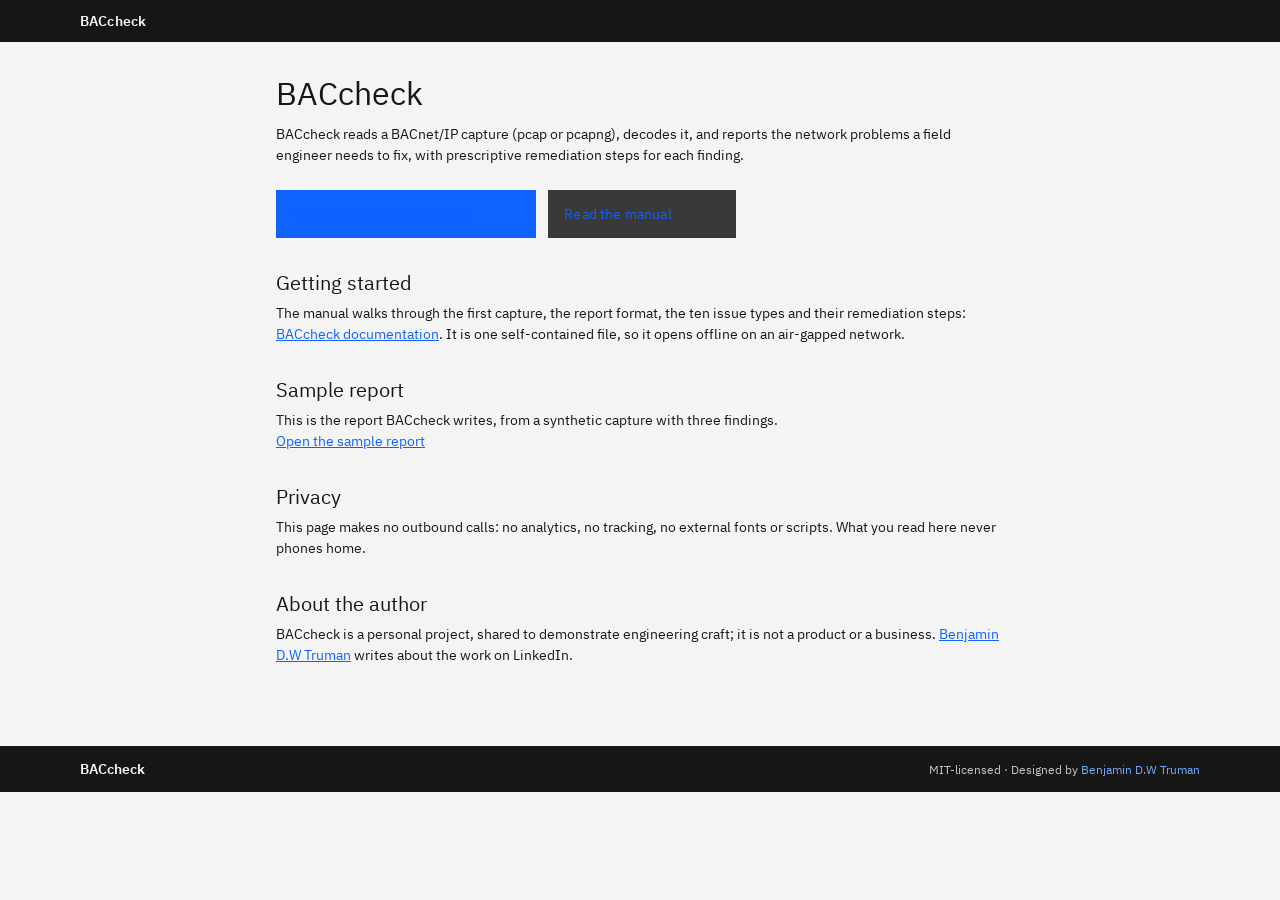
==== commit 963433e4: "Site: sample report from a synthetic capture (#33) A dev-only crate, baccheck-synth, builds the samp" ====
--- a/docs/index.html
+++ b/docs/index.html
@@ -3,7 +3,7 @@
 <head>
 <meta charset="utf-8">
 <meta name="viewport" content="width=device-width, initial-scale=1">
-<title>BACcheck Documentation</title>
+<title>BACcheck</title>
 <style>@charset "UTF-8";a,abbr,acronym,address,applet,article,aside,audio,b,big,blockquote,body,canvas,caption,center,cite,code,dd,del,details,dfn,div,dl,dt,em,embed,fieldset,figcaption,figure,footer,form,h1,h2,h3,h4,h5,h6,header,hgroup,html,i,iframe,img,ins,kbd,label,legend,li,mark,menu,nav,object,ol,output,p,pre,q,ruby,s,samp,section,small,span,strike,strong,sub,summary,sup,table,tbody,td,tfoot,th,thead,time,tr,tt,u,ul,var,video{padding:0;border:0;margin:0;font:inherit;font-feature-settings:"liga" 1;font-size:100%;vertical-align:baseline}button,input,select,textarea{border-radius:0;font-family:inherit}:root{color-scheme:var(--cds-color-scheme,light)}article,aside,details,figcaption,figure,footer,header,hgroup,menu,nav,section{display:block}body{background-color:var(--cds-background,#fff);color:var(--cds-text-primary,#161616);line-height:1}ol,ul{list-style:none}blockquote,q{quotes:none}blockquote:after,blockquote:before,q:after,q:before{content:none}table{border-collapse:collapse;border-spacing:0}html{box-sizing:border-box}*,:after,:before{box-sizing:inherit}html{font-size:100%}body{font-weight:400;font-family:IBM Plex Sans,system-ui,-apple-system,BlinkMacSystemFont,\.SFNSText-Regular,sans-serif;-moz-osx-font-smoothing:grayscale;-webkit-font-smoothing:antialiased;text-rendering:optimizeLegibility}code{font-family:IBM Plex Mono,system-ui,-apple-system,BlinkMacSystemFont,\.SFNSText-Regular,monospace}strong{font-weight:600}@media screen and (-ms-high-contrast:active){svg{fill:ButtonText}}h1{font-size:var(--cds-heading-06-font-size,2.625rem);font-weight:var(--cds-heading-06-font-weight,300);line-height:var(--cds-heading-06-line-height,1.199);letter-spacing:var(--cds-heading-06-letter-spacing,0)}h2{font-size:var(--cds-heading-05-font-size,2rem);font-weight:var(--cds-heading-05-font-weight,400);line-height:var(--cds-heading-05-line-height,1.25);letter-spacing:var(--cds-heading-05-letter-spacing,0)}h3{font-size:var(--cds-heading-04-font-size,1.75rem);font-weight:var(--cds-heading-04-font-weight,400);line-height:var(--cds-heading-04-line-height,1.28572);letter-spacing:var(--cds-heading-04-letter-spacing,0)}h4{font-size:var(--cds-heading-03-font-size,1.25rem);font-weight:var(--cds-heading-03-font-weight,400);line-height:var(--cds-heading-03-line-height,1.4);letter-spacing:var(--cds-heading-03-letter-spacing,0)}h5{font-size:var(--cds-heading-02-font-size,1rem);font-weight:var(--cds-heading-02-font-weight,600);line-height:var(--cds-heading-02-line-height,1.5);letter-spacing:var(--cds-heading-02-letter-spacing,0)}h6{font-size:var(--cds-heading-01-font-size,.875rem);font-weight:var(--cds-heading-01-font-weight,600);line-height:var(--cds-heading-01-line-height,1.42857);letter-spacing:var(--cds-heading-01-letter-spacing,.16px)}p{font-size:var(--cds-body-02-font-size,1rem);font-weight:var(--cds-body-02-font-weight,400);line-height:var(--cds-body-02-line-height,1.5);letter-spacing:var(--cds-body-02-letter-spacing,0)}a{color:var(--cds-link-primary,#0062fe)}em{font-style:italic}:root{--cds-grid-gutter:2rem;--cds-grid-columns:4;--cds-grid-margin:0}@media (min-width:42rem){:root{--cds-grid-columns:8;--cds-grid-margin:1rem}}@media (min-width:66rem){:root{--cds-grid-columns:16}}@media (min-width:99rem){:root{--cds-grid-margin:1.5rem}}.cds--css-grid{--cds-grid-gutter-start:calc(var(--cds-grid-gutter)/2);--cds-grid-gutter-end:calc(var(--cds-grid-gutter)/2);--cds-grid-column-hang:calc(var(--cds-grid-gutter)/2);display:grid;grid-template-columns:repeat(var(--cds-grid-columns),minmax(0,1fr));inline-size:100%;margin-inline:auto;max-inline-size:99rem;padding-inline:var(--cds-grid-margin)}.cds--css-grid--full-width{max-inline-size:100%}.cds--css-grid-column{--cds-grid-mode-start:var(--cds-grid-gutter-start);--cds-grid-mode-end:var(--cds-grid-gutter-end);margin-inline:var(--cds-grid-gutter-start) var(--cds-grid-gutter-end)}[dir=rtl] .cds--css-grid-column{margin-inline:var(--cds-grid-gutter-end) var(--cds-grid-gutter-start)}.cds--css-grid--narrow{--cds-grid-gutter-start:0rem}.cds--css-grid--condensed{--cds-grid-gutter:0.0625rem;--cds-grid-column-hang:0.96875rem}.cds--css-grid--with-row-gap{row-gap:var(--cds-grid-gutter)}.cds--css-grid--narrow.cds--css-grid--with-row-gap{row-gap:calc(var(--cds-grid-gutter)/2)}.cds--css-grid--start{margin-inline-start:0}.cds--css-grid--end{margin-inline-end:0}.cds--subgrid{display:grid;grid-template-columns:repeat(var(--cds-grid-columns),minmax(0,1fr));margin-inline:calc(var(--cds-grid-mode-start)*-1) calc(var(--cds-grid-mode-end)*-1)}[dir=rtl] .cds--subgrid{margin-inline:calc(var(--cds-grid-mode-end)*-1) calc(var(--cds-grid-mode-start)*-1)}.cds--subgrid--wide{--cds-grid-gutter-start:1rem;--cds-grid-gutter-end:1rem;--cds-grid-column-hang:0}.cds--subgrid--narrow{--cds-grid-gutter-start:0rem;--cds-grid-gutter-end:1rem;--cds-grid-column-hang:1rem}.cds--subgrid--condensed{--cds-grid-gutter:0.0625rem;--cds-grid-gutter-start:0.03125rem;--cds-grid-gutter-end:0.03125rem;--cds-grid-column-hang:0.96875rem}.cds--subgrid--with-row-gap{row-gap:2rem}.cds--subgrid--narrow.cds--subgrid--with-row-gap{row-gap:1rem}.cds--subgrid--condensed.cds--subgrid--with-row-gap{row-gap:.0625rem}.cds--grid-column-hang{margin-inline-start:var(--cds-grid-column-hang)}[dir=rtl] .cds--grid-column-hang{margin-inline:initial var(--cds-grid-column-hang)}.cds--col-span-0{display:none}.cds--col-span-1{--cds-grid-columns:1;display:block;grid-column:span 1/span 1}.cds--col-span-2{--cds-grid-columns:2;display:block;grid-column:span 2/span 2}.cds--col-span-3{--cds-grid-columns:3;display:block;grid-column:span 3/span 3}.cds--col-span-4{--cds-grid-columns:4;display:block;grid-column:span 4/span 4}.cds--col-span-5{--cds-grid-columns:5;display:block;grid-column:span 5/span 5}.cds--col-span-6{--cds-grid-columns:6;display:block;grid-column:span 6/span 6}.cds--col-span-7{--cds-grid-columns:7;display:block;grid-column:span 7/span 7}.cds--col-span-8{--cds-grid-columns:8;display:block;grid-column:span 8/span 8}.cds--col-span-9{--cds-grid-columns:9;display:block;grid-column:span 9/span 9}.cds--col-span-10{--cds-grid-columns:10;display:block;grid-column:span 10/span 10}.cds--col-span-11{--cds-grid-columns:11;display:block;grid-column:span 11/span 11}.cds--col-span-12{--cds-grid-columns:12;display:block;grid-column:span 12/span 12}.cds--col-span-13{--cds-grid-columns:13;display:block;grid-column:span 13/span 13}.cds--col-span-14{--cds-grid-columns:14;display:block;grid-column:span 14/span 14}.cds--col-span-15{--cds-grid-columns:15;display:block;grid-column:span 15/span 15}.cds--col-span-16{--cds-grid-columns:16;display:block;grid-column:span 16/span 16}.cds--sm\:col-span-0{display:none}.cds--sm\:col-span-1{--cds-grid-columns:1;display:block;grid-column:span 1/span 1}.cds--sm\:col-span-2{--cds-grid-columns:2;display:block;grid-column:span 2/span 2}.cds--sm\:col-span-3{--cds-grid-columns:3;display:block;grid-column:span 3/span 3}.cds--sm\:col-span-4{--cds-grid-columns:4;display:block;grid-column:span 4/span 4}.cds--sm\:col-span-auto{grid-column:auto}.cds--sm\:col-span-100{grid-column:1/-1}.cds--sm\:col-span-75{--cds-grid-columns:3;grid-column:span 3/span 3}.cds--sm\:col-span-50{--cds-grid-columns:2;grid-column:span 2/span 2}.cds--sm\:col-span-25{--cds-grid-columns:1;grid-column:span 1/span 1}@media (min-width:42rem){.cds--md\:col-span-0{display:none}.cds--md\:col-span-1{--cds-grid-columns:1;display:block;grid-column:span 1/span 1}.cds--md\:col-span-2{--cds-grid-columns:2;display:block;grid-column:span 2/span 2}.cds--md\:col-span-3{--cds-grid-columns:3;display:block;grid-column:span 3/span 3}.cds--md\:col-span-4{--cds-grid-columns:4;display:block;grid-column:span 4/span 4}.cds--md\:col-span-5{--cds-grid-columns:5;display:block;grid-column:span 5/span 5}.cds--md\:col-span-6{--cds-grid-columns:6;display:block;grid-column:span 6/span 6}.cds--md\:col-span-7{--cds-grid-columns:7;display:block;grid-column:span 7/span 7}.cds--md\:col-span-8{--cds-grid-columns:8;display:block;grid-column:span 8/span 8}.cds--md\:col-span-auto{grid-column:auto}.cds--md\:col-span-100{grid-column:1/-1}.cds--md\:col-span-75{--cds-grid-columns:6;grid-column:span 6/span 6}.cds--md\:col-span-50{--cds-grid-columns:4;grid-column:span 4/span 4}.cds--md\:col-span-25{--cds-grid-columns:2;grid-column:span 2/span 2}}@media (min-width:66rem){.cds--lg\:col-span-0{display:none}.cds--lg\:col-span-1{--cds-grid-columns:1;display:block;grid-column:span 1/span 1}.cds--lg\:col-span-2{--cds-grid-columns:2;display:block;grid-column:span 2/span 2}.cds--lg\:col-span-3{--cds-grid-columns:3;display:block;grid-column:span 3/span 3}.cds--lg\:col-span-4{--cds-grid-columns:4;display:block;grid-column:span 4/span 4}.cds--lg\:col-span-5{--cds-grid-columns:5;display:block;grid-column:span 5/span 5}.cds--lg\:col-span-6{--cds-grid-columns:6;display:block;grid-column:span 6/span 6}.cds--lg\:col-span-7{--cds-grid-columns:7;display:block;grid-column:span 7/span 7}.cds--lg\:col-span-8{--cds-grid-columns:8;display:block;grid-column:span 8/span 8}.cds--lg\:col-span-9{--cds-grid-columns:9;display:block;grid-column:span 9/span 9}.cds--lg\:col-span-10{--cds-grid-columns:10;display:block;grid-column:span 10/span 10}.cds--lg\:col-span-11{--cds-grid-columns:11;display:block;grid-column:span 11/span 11}.cds--lg\:col-span-12{--cds-grid-columns:12;display:block;grid-column:span 12/span 12}.cds--lg\:col-span-13{--cds-grid-columns:13;display:block;grid-column:span 13/span 13}.cds--lg\:col-span-14{--cds-grid-columns:14;display:block;grid-column:span 14/span 14}.cds--lg\:col-span-15{--cds-grid-columns:15;display:block;grid-column:span 15/span 15}.cds--lg\:col-span-16{--cds-grid-columns:16;display:block;grid-column:span 16/span 16}.cds--lg\:col-span-auto{grid-column:auto}.cds--lg\:col-span-100{grid-column:1/-1}.cds--lg\:col-span-75{--cds-grid-columns:12;grid-column:span 12/span 12}.cds--lg\:col-span-50{--cds-grid-columns:8;grid-column:span 8/span 8}.cds--lg\:col-span-25{--cds-grid-columns:4;grid-column:span 4/span 4}}@media (min-width:82rem){.cds--xlg\:col-span-0{display:none}.cds--xlg\:col-span-1{--cds-grid-columns:1;display:block;grid-column:span 1/span 1}.cds--xlg\:col-span-2{--cds-grid-columns:2;display:block;grid-column:span 2/span 2}.cds--xlg\:col-span-3{--cds-grid-columns:3;display:block;grid-column:span 3/span 3}.cds--xlg\:col-span-4{--cds-grid-columns:4;display:block;grid-column:span 4/span 4}.cds--xlg\:col-span-5{--cds-grid-columns:5;display:block;grid-column:span 5/span 5}.cds--xlg\:col-span-6{--cds-grid-columns:6;display:block;grid-column:span 6/span 6}.cds--xlg\:col-span-7{--cds-grid-columns:7;display:block;grid-column:span 7/span 7}.cds--xlg\:col-span-8{--cds-grid-columns:8;display:block;grid-column:span 8/span 8}.cds--xlg\:col-span-9{--cds-grid-columns:9;display:block;grid-column:span 9/span 9}.cds--xlg\:col-span-10{--cds-grid-columns:10;display:block;grid-column:span 10/span 10}.cds--xlg\:col-span-11{--cds-grid-columns:11;display:block;grid-column:span 11/span 11}.cds--xlg\:col-span-12{--cds-grid-columns:12;display:block;grid-column:span 12/span 12}.cds--xlg\:col-span-13{--cds-grid-columns:13;display:block;grid-column:span 13/span 13}.cds--xlg\:col-span-14{--cds-grid-columns:14;display:block;grid-column:span 14/span 14}.cds--xlg\:col-span-15{--cds-grid-columns:15;display:block;grid-column:span 15/span 15}.cds--xlg\:col-span-16{--cds-grid-columns:16;display:block;grid-column:span 16/span 16}.cds--xlg\:col-span-auto{grid-column:auto}.cds--xlg\:col-span-100{grid-column:1/-1}.cds--xlg\:col-span-75{--cds-grid-columns:12;grid-column:span 12/span 12}.cds--xlg\:col-span-50{--cds-grid-columns:8;grid-column:span 8/span 8}.cds--xlg\:col-span-25{--cds-grid-columns:4;grid-column:span 4/span 4}}@media (min-width:99rem){.cds--max\:col-span-0{display:none}.cds--max\:col-span-1{--cds-grid-columns:1;display:block;grid-column:span 1/span 1}.cds--max\:col-span-2{--cds-grid-columns:2;display:block;grid-column:span 2/span 2}.cds--max\:col-span-3{--cds-grid-columns:3;display:block;grid-column:span 3/span 3}.cds--max\:col-span-4{--cds-grid-columns:4;display:block;grid-column:span 4/span 4}.cds--max\:col-span-5{--cds-grid-columns:5;display:block;grid-column:span 5/span 5}.cds--max\:col-span-6{--cds-grid-columns:6;display:block;grid-column:span 6/span 6}.cds--max\:col-span-7{--cds-grid-columns:7;display:block;grid-column:span 7/span 7}.cds--max\:col-span-8{--cds-grid-columns:8;display:block;grid-column:span 8/span 8}.cds--max\:col-span-9{--cds-grid-columns:9;display:block;grid-column:span 9/span 9}.cds--max\:col-span-10{--cds-grid-columns:10;display:block;grid-column:span 10/span 10}.cds--max\:col-span-11{--cds-grid-columns:11;display:block;grid-column:span 11/span 11}.cds--max\:col-span-12{--cds-grid-columns:12;display:block;grid-column:span 12/span 12}.cds--max\:col-span-13{--cds-grid-columns:13;display:block;grid-column:span 13/span 13}.cds--max\:col-span-14{--cds-grid-columns:14;display:block;grid-column:span 14/span 14}.cds--max\:col-span-15{--cds-grid-columns:15;display:block;grid-column:span 15/span 15}.cds--max\:col-span-16{--cds-grid-columns:16;display:block;grid-column:span 16/span 16}.cds--max\:col-span-auto{grid-column:auto}.cds--max\:col-span-100{grid-column:1/-1}.cds--max\:col-span-75{--cds-grid-columns:12;grid-column:span 12/span 12}.cds--max\:col-span-50{--cds-grid-columns:8;grid-column:span 8/span 8}.cds--max\:col-span-25{--cds-grid-columns:4;grid-column:span 4/span 4}}.cds--col-span-auto{grid-column:auto}.cds--col-span-100{grid-column:1/-1}.cds--col-span-75{--cds-grid-columns:3;grid-column:span 3/span 3}@media (min-width:42rem){.cds--col-span-75{--cds-grid-columns:6;grid-column:span 6/span 6}}@media (min-width:66rem){.cds--col-span-75{--cds-grid-columns:12;grid-column:span 12/span 12}}.cds--col-span-50{--cds-grid-columns:2;grid-column:span 2/span 2}@media (min-width:42rem){.cds--col-span-50{--cds-grid-columns:4;grid-column:span 4/span 4}}@media (min-width:66rem){.cds--col-span-50{--cds-grid-columns:8;grid-column:span 8/span 8}}.cds--col-span-25{--cds-grid-columns:1;grid-column:span 1/span 1}@media (min-width:42rem){.cds--col-span-25{--cds-grid-columns:2;grid-column:span 2/span 2}}@media (min-width:66rem){.cds--col-span-25{--cds-grid-columns:4;grid-column:span 4/span 4}}.cds--col-start-1{grid-column-start:1}.cds--col-start-2{grid-column-start:2}.cds--col-start-3{grid-column-start:3}.cds--col-start-4{grid-column-start:4}.cds--col-start-5{grid-column-start:5}.cds--col-start-6{grid-column-start:6}.cds--col-start-7{grid-column-start:7}.cds--col-start-8{grid-column-start:8}.cds--col-start-9{grid-column-start:9}.cds--col-start-10{grid-column-start:10}.cds--col-start-11{grid-column-start:11}.cds--col-start-12{grid-column-start:12}.cds--col-start-13{grid-column-start:13}.cds--col-start-14{grid-column-start:14}.cds--col-start-15{grid-column-start:15}.cds--col-start-16{grid-column-start:16}.cds--col-end-2{grid-column-end:2}.cds--col-end-3{grid-column-end:3}.cds--col-end-4{grid-column-end:4}.cds--col-end-5{grid-column-end:5}.cds--col-end-6{grid-column-end:6}.cds--col-end-7{grid-column-end:7}.cds--col-end-8{grid-column-end:8}.cds--col-end-9{grid-column-end:9}.cds--col-end-10{grid-column-end:10}.cds--col-end-11{grid-column-end:11}.cds--col-end-12{grid-column-end:12}.cds--col-end-13{grid-column-end:13}.cds--col-end-14{grid-column-end:14}.cds--col-end-15{grid-column-end:15}.cds--col-end-16{grid-column-end:16}.cds--col-end-17{grid-column-end:17}.cds--col-start-auto{grid-column-start:auto}.cds--col-end-auto{grid-column-end:auto}.cds--sm\:col-start-1{grid-column-start:1}.cds--sm\:col-start-2{grid-column-start:2}.cds--sm\:col-start-3{grid-column-start:3}.cds--sm\:col-start-4{grid-column-start:4}.cds--sm\:col-start-5{grid-column-start:5}.cds--sm\:col-start-6{grid-column-start:6}.cds--sm\:col-start-7{grid-column-start:7}.cds--sm\:col-start-8{grid-column-start:8}.cds--sm\:col-start-9{grid-column-start:9}.cds--sm\:col-start-10{grid-column-start:10}.cds--sm\:col-start-11{grid-column-start:11}.cds--sm\:col-start-12{grid-column-start:12}.cds--sm\:col-start-13{grid-column-start:13}.cds--sm\:col-start-14{grid-column-start:14}.cds--sm\:col-start-15{grid-column-start:15}.cds--sm\:col-start-16{grid-column-start:16}.cds--sm\:col-end-2{grid-column-end:2}.cds--sm\:col-end-3{grid-column-end:3}.cds--sm\:col-end-4{grid-column-end:4}.cds--sm\:col-end-5{grid-column-end:5}.cds--sm\:col-end-6{grid-column-end:6}.cds--sm\:col-end-7{grid-column-end:7}.cds--sm\:col-end-8{grid-column-end:8}.cds--sm\:col-end-9{grid-column-end:9}.cds--sm\:col-end-10{grid-column-end:10}.cds--sm\:col-end-11{grid-column-end:11}.cds--sm\:col-end-12{grid-column-end:12}.cds--sm\:col-end-13{grid-column-end:13}.cds--sm\:col-end-14{grid-column-end:14}.cds--sm\:col-end-15{grid-column-end:15}.cds--sm\:col-end-16{grid-column-end:16}.cds--sm\:col-end-17{grid-column-end:17}.cds--sm\:col-start-auto{grid-column-start:auto}.cds--sm\:col-end-auto{grid-column-end:auto}@media (min-width:42rem){.cds--md\:col-start-1{grid-column-start:1}.cds--md\:col-start-2{grid-column-start:2}.cds--md\:col-start-3{grid-column-start:3}.cds--md\:col-start-4{grid-column-start:4}.cds--md\:col-start-5{grid-column-start:5}.cds--md\:col-start-6{grid-column-start:6}.cds--md\:col-start-7{grid-column-start:7}.cds--md\:col-start-8{grid-column-start:8}.cds--md\:col-start-9{grid-column-start:9}.cds--md\:col-start-10{grid-column-start:10}.cds--md\:col-start-11{grid-column-start:11}.cds--md\:col-start-12{grid-column-start:12}.cds--md\:col-start-13{grid-column-start:13}.cds--md\:col-start-14{grid-column-start:14}.cds--md\:col-start-15{grid-column-start:15}.cds--md\:col-start-16{grid-column-start:16}.cds--md\:col-end-2{grid-column-end:2}.cds--md\:col-end-3{grid-column-end:3}.cds--md\:col-end-4{grid-column-end:4}.cds--md\:col-end-5{grid-column-end:5}.cds--md\:col-end-6{grid-column-end:6}.cds--md\:col-end-7{grid-column-end:7}.cds--md\:col-end-8{grid-column-end:8}.cds--md\:col-end-9{grid-column-end:9}.cds--md\:col-end-10{grid-column-end:10}.cds--md\:col-end-11{grid-column-end:11}.cds--md\:col-end-12{grid-column-end:12}.cds--md\:col-end-13{grid-column-end:13}.cds--md\:col-end-14{grid-column-end:14}.cds--md\:col-end-15{grid-column-end:15}.cds--md\:col-end-16{grid-column-end:16}.cds--md\:col-end-17{grid-column-end:17}.cds--md\:col-start-auto{grid-column-start:auto}.cds--md\:col-end-auto{grid-column-end:auto}}@media (min-width:66rem){.cds--lg\:col-start-1{grid-column-start:1}.cds--lg\:col-start-2{grid-column-start:2}.cds--lg\:col-start-3{grid-column-start:3}.cds--lg\:col-start-4{grid-column-start:4}.cds--lg\:col-start-5{grid-column-start:5}.cds--lg\:col-start-6{grid-column-start:6}.cds--lg\:col-start-7{grid-column-start:7}.cds--lg\:col-start-8{grid-column-start:8}.cds--lg\:col-start-9{grid-column-start:9}.cds--lg\:col-start-10{grid-column-start:10}.cds--lg\:col-start-11{grid-column-start:11}.cds--lg\:col-start-12{grid-column-start:12}.cds--lg\:col-start-13{grid-column-start:13}.cds--lg\:col-start-14{grid-column-start:14}.cds--lg\:col-start-15{grid-column-start:15}.cds--lg\:col-start-16{grid-column-start:16}.cds--lg\:col-end-2{grid-column-end:2}.cds--lg\:col-end-3{grid-column-end:3}.cds--lg\:col-end-4{grid-column-end:4}.cds--lg\:col-end-5{grid-column-end:5}.cds--lg\:col-end-6{grid-column-end:6}.cds--lg\:col-end-7{grid-column-end:7}.cds--lg\:col-end-8{grid-column-end:8}.cds--lg\:col-end-9{grid-column-end:9}.cds--lg\:col-end-10{grid-column-end:10}.cds--lg\:col-end-11{grid-column-end:11}.cds--lg\:col-end-12{grid-column-end:12}.cds--lg\:col-end-13{grid-column-end:13}.cds--lg\:col-end-14{grid-column-end:14}.cds--lg\:col-end-15{grid-column-end:15}.cds--lg\:col-end-16{grid-column-end:16}.cds--lg\:col-end-17{grid-column-end:17}.cds--lg\:col-start-auto{grid-column-start:auto}.cds--lg\:col-end-auto{grid-column-end:auto}}@media (min-width:82rem){.cds--xlg\:col-start-1{grid-column-start:1}.cds--xlg\:col-start-2{grid-column-start:2}.cds--xlg\:col-start-3{grid-column-start:3}.cds--xlg\:col-start-4{grid-column-start:4}.cds--xlg\:col-start-5{grid-column-start:5}.cds--xlg\:col-start-6{grid-column-start:6}.cds--xlg\:col-start-7{grid-column-start:7}.cds--xlg\:col-start-8{grid-column-start:8}.cds--xlg\:col-start-9{grid-column-start:9}.cds--xlg\:col-start-10{grid-column-start:10}.cds--xlg\:col-start-11{grid-column-start:11}.cds--xlg\:col-start-12{grid-column-start:12}.cds--xlg\:col-start-13{grid-column-start:13}.cds--xlg\:col-start-14{grid-column-start:14}.cds--xlg\:col-start-15{grid-column-start:15}.cds--xlg\:col-start-16{grid-column-start:16}.cds--xlg\:col-end-2{grid-column-end:2}.cds--xlg\:col-end-3{grid-column-end:3}.cds--xlg\:col-end-4{grid-column-end:4}.cds--xlg\:col-end-5{grid-column-end:5}.cds--xlg\:col-end-6{grid-column-end:6}.cds--xlg\:col-end-7{grid-column-end:7}.cds--xlg\:col-end-8{grid-column-end:8}.cds--xlg\:col-end-9{grid-column-end:9}.cds--xlg\:col-end-10{grid-column-end:10}.cds--xlg\:col-end-11{grid-column-end:11}.cds--xlg\:col-end-12{grid-column-end:12}.cds--xlg\:col-end-13{grid-column-end:13}.cds--xlg\:col-end-14{grid-column-end:14}.cds--xlg\:col-end-15{grid-column-end:15}.cds--xlg\:col-end-16{grid-column-end:16}.cds--xlg\:col-end-17{grid-column-end:17}.cds--xlg\:col-start-auto{grid-column-start:auto}.cds--xlg\:col-end-auto{grid-column-end:auto}}@media (min-width:99rem){.cds--max\:col-start-1{grid-column-start:1}.cds--max\:col-start-2{grid-column-start:2}.cds--max\:col-start-3{grid-column-start:3}.cds--max\:col-start-4{grid-column-start:4}.cds--max\:col-start-5{grid-column-start:5}.cds--max\:col-start-6{grid-column-start:6}.cds--max\:col-start-7{grid-column-start:7}.cds--max\:col-start-8{grid-column-start:8}.cds--max\:col-start-9{grid-column-start:9}.cds--max\:col-start-10{grid-column-start:10}.cds--max\:col-start-11{grid-column-start:11}.cds--max\:col-start-12{grid-column-start:12}.cds--max\:col-start-13{grid-column-start:13}.cds--max\:col-start-14{grid-column-start:14}.cds--max\:col-start-15{grid-column-start:15}.cds--max\:col-start-16{grid-column-start:16}.cds--max\:col-end-2{grid-column-end:2}.cds--max\:col-end-3{grid-column-end:3}.cds--max\:col-end-4{grid-column-end:4}.cds--max\:col-end-5{grid-column-end:5}.cds--max\:col-end-6{grid-column-end:6}.cds--max\:col-end-7{grid-column-end:7}.cds--max\:col-end-8{grid-column-end:8}.cds--max\:col-end-9{grid-column-end:9}.cds--max\:col-end-10{grid-column-end:10}.cds--max\:col-end-11{grid-column-end:11}.cds--max\:col-end-12{grid-column-end:12}.cds--max\:col-end-13{grid-column-end:13}.cds--max\:col-end-14{grid-column-end:14}.cds--max\:col-end-15{grid-column-end:15}.cds--max\:col-end-16{grid-column-end:16}.cds--max\:col-end-17{grid-column-end:17}.cds--max\:col-start-auto{grid-column-start:auto}.cds--max\:col-end-auto{grid-column-end:auto}}.cds--layer-one,:root{--cds-layer:var(--cds-layer-01,#f4f4f4);--cds-layer-active:var(--cds-layer-active-01,#c6c6c6);--cds-layer-background:var(--cds-layer-background-01,#fff);--cds-layer-hover:var(--cds-layer-hover-01,#e8e8e8);--cds-layer-selected:var(--cds-layer-selected-01,#e0e0e0);--cds-layer-selected-hover:var(--cds-layer-selected-hover-01,#d1d1d1);--cds-layer-accent:var(--cds-layer-accent-01,#e0e0e0);--cds-layer-accent-hover:var(--cds-layer-accent-hover-01,#d1d1d1);--cds-layer-accent-active:var(--cds-layer-accent-active-01,#a8a8a8);--cds-field:var(--cds-field-01,#f4f4f4);--cds-field-hover:var(--cds-field-hover-01,#e8e8e8);--cds-border-subtle:var(--cds-border-subtle-00,#e0e0e0);--cds-border-subtle-selected:var(--cds-border-subtle-selected-01,#c6c6c6);--cds-border-strong:var(--cds-border-strong-01,#8d8d8d);--cds-border-tile:var(--cds-border-tile-01,#c6c6c6)}.cds--layer-two{--cds-layer:var(--cds-layer-02,#fff);--cds-layer-active:var(--cds-layer-active-02,#c6c6c6);--cds-layer-background:var(--cds-layer-background-02,#f4f4f4);--cds-layer-hover:var(--cds-layer-hover-02,#e8e8e8);--cds-layer-selected:var(--cds-layer-selected-02,#e0e0e0);--cds-layer-selected-hover:var(--cds-layer-selected-hover-02,#d1d1d1);--cds-layer-accent:var(--cds-layer-accent-02,#e0e0e0);--cds-layer-accent-hover:var(--cds-layer-accent-hover-02,#d1d1d1);--cds-layer-accent-active:var(--cds-layer-accent-active-02,#a8a8a8);--cds-field:var(--cds-field-02,#fff);--cds-field-hover:var(--cds-field-hover-02,#e8e8e8);--cds-border-subtle:var(--cds-border-subtle-01,#c6c6c6);--cds-border-subtle-selected:var(--cds-border-subtle-selected-02,#c6c6c6);--cds-border-strong:var(--cds-border-strong-02,#8d8d8d);--cds-border-tile:var(--cds-border-tile-02,#a8a8a8)}.cds--layer-three{--cds-layer:var(--cds-layer-03,#f4f4f4);--cds-layer-active:var(--cds-layer-active-03,#c6c6c6);--cds-layer-background:var(--cds-layer-background-03,#fff);--cds-layer-hover:var(--cds-layer-hover-03,#e8e8e8);--cds-layer-selected:var(--cds-layer-selected-03,#e0e0e0);--cds-layer-selected-hover:var(--cds-layer-selected-hover-03,#d1d1d1);--cds-layer-accent:var(--cds-layer-accent-03,#e0e0e0);--cds-layer-accent-hover:var(--cds-layer-accent-hover-03,#d1d1d1);--cds-layer-accent-active:var(--cds-layer-accent-active-03,#a8a8a8);--cds-field:var(--cds-field-03,#f4f4f4);--cds-field-hover:var(--cds-field-hover-03,#e8e8e8);--cds-border-subtle:var(--cds-border-subtle-02,#e0e0e0);--cds-border-subtle-selected:var(--cds-border-subtle-selected-03,#c6c6c6);--cds-border-strong:var(--cds-border-strong-03,#8d8d8d);--cds-border-tile:var(--cds-border-tile-03,#c6c6c6)}.cds--layer-one.cds--layer__with-background,.cds--layer-three.cds--layer__with-background,.cds--layer-two.cds--layer__with-background{background-color:var(--cds-layer-background)}.cds--layout--size-xs{--cds-layout-size-height-context:var(--cds-layout-size-height-xs,1.5rem);--cds-layout-size-height:var(--cds-layout-size-height-context)}.cds--layout--size-sm{--cds-layout-size-height-context:var(--cds-layout-size-height-sm,2rem);--cds-layout-size-height:var(--cds-layout-size-height-context)}.cds--layout--size-md{--cds-layout-size-height-context:var(--cds-layout-size-height-md,2.5rem);--cds-layout-size-height:var(--cds-layout-size-height-context)}.cds--layout--size-lg{--cds-layout-size-height-context:var(--cds-layout-size-height-lg,3rem);--cds-layout-size-height:var(--cds-layout-size-height-context)}.cds--layout--size-xl{--cds-layout-size-height-context:var(--cds-layout-size-height-xl,4rem);--cds-layout-size-height:var(--cds-layout-size-height-context)}.cds--layout--size-2xl{--cds-layout-size-height-context:var(--cds-layout-size-height-2xl,5rem);--cds-layout-size-height:var(--cds-layout-size-height-context)}.cds--layout-constraint--size__default-xs{--cds-layout-size-height:var(--cds-layout-size-height-context,var(--cds-layout-size-height-xs,1.5rem))}.cds--layout-constraint--size__min-xs{--cds-layout-size-height-min:var(--cds-layout-size-height-xs,1.5rem)}.cds--layout-constraint--size__max-xs{--cds-layout-size-height-max:var(--cds-layout-size-height-xs,1.5rem)}.cds--layout-constraint--size__default-sm{--cds-layout-size-height:var(--cds-layout-size-height-context,var(--cds-layout-size-height-sm,2rem))}.cds--layout-constraint--size__min-sm{--cds-layout-size-height-min:var(--cds-layout-size-height-sm,2rem)}.cds--layout-constraint--size__max-sm{--cds-layout-size-height-max:var(--cds-layout-size-height-sm,2rem)}.cds--layout-constraint--size__default-md{--cds-layout-size-height:var(--cds-layout-size-height-context,var(--cds-layout-size-height-md,2.5rem))}.cds--layout-constraint--size__min-md{--cds-layout-size-height-min:var(--cds-layout-size-height-md,2.5rem)}.cds--layout-constraint--size__max-md{--cds-layout-size-height-max:var(--cds-layout-size-height-md,2.5rem)}.cds--layout-constraint--size__default-lg{--cds-layout-size-height:var(--cds-layout-size-height-context,var(--cds-layout-size-height-lg,3rem))}.cds--layout-constraint--size__min-lg{--cds-layout-size-height-min:var(--cds-layout-size-height-lg,3rem)}.cds--layout-constraint--size__max-lg{--cds-layout-size-height-max:var(--cds-layout-size-height-lg,3rem)}.cds--layout-constraint--size__default-xl{--cds-layout-size-height:var(--cds-layout-size-height-context,var(--cds-layout-size-height-xl,4rem))}.cds--layout-constraint--size__min-xl{--cds-layout-size-height-min:var(--cds-layout-size-height-xl,4rem)}.cds--layout-constraint--size__max-xl{--cds-layout-size-height-max:var(--cds-layout-size-height-xl,4rem)}.cds--layout-constraint--size__default-2xl{--cds-layout-size-height:var(--cds-layout-size-height-context,var(--cds-layout-size-height-2xl,5rem))}.cds--layout-constraint--size__min-2xl{--cds-layout-size-height-min:var(--cds-layout-size-height-2xl,5rem)}.cds--layout-constraint--size__max-2xl{--cds-layout-size-height-max:var(--cds-layout-size-height-2xl,5rem)}.cds--layout--density-condensed{--cds-layout-density-padding-inline-context:var(--cds-layout-density-padding-inline-condensed,0.5rem);--cds-layout-density-padding-inline:var(--cds-layout-density-padding-inline-context)}.cds--layout--density-normal{--cds-layout-density-padding-inline-context:var(--cds-layout-density-padding-inline-normal,1rem);--cds-layout-density-padding-inline:var(--cds-layout-density-padding-inline-context)}.cds--layout-constraint--density__default-condensed{--cds-layout-density-padding-inline:var(--cds-layout-density-padding-inline-context,var(--cds-layout-density-padding-inline-condensed,0.5rem))}.cds--layout-constraint--density__min-condensed{--cds-layout-density-padding-inline-min:var(--cds-layout-density-padding-inline-condensed,0.5rem)}.cds--layout-constraint--density__max-condensed{--cds-layout-density-padding-inline-max:var(--cds-layout-density-padding-inline-condensed,0.5rem)}.cds--layout-constraint--density__default-normal{--cds-layout-density-padding-inline:var(--cds-layout-density-padding-inline-context,var(--cds-layout-density-padding-inline-normal,1rem))}.cds--layout-constraint--density__min-normal{--cds-layout-density-padding-inline-min:var(--cds-layout-density-padding-inline-normal,1rem)}.cds--layout-constraint--density__max-normal{--cds-layout-density-padding-inline-max:var(--cds-layout-density-padding-inline-normal,1rem)}:root{--cds-layout-size-height-xs:1.5rem;--cds-layout-size-height-sm:2rem;--cds-layout-size-height-md:2.5rem;--cds-layout-size-height-lg:3rem;--cds-layout-size-height-xl:4rem;--cds-layout-size-height-2xl:5rem;--cds-layout-size-height-min:0px;--cds-layout-size-height-max:999999999px;--cds-layout-density-padding-inline-condensed:0.5rem;--cds-layout-density-padding-inline-normal:1rem;--cds-layout-density-padding-inline-min:0px;--cds-layout-density-padding-inline-max:999999999px}.cds--white{--cds-ai-aura-end:hsla(0,0%,100%,0);--cds-ai-aura-hover-background:#edf5ff;--cds-ai-aura-hover-end:hsla(0,0%,100%,0);--cds-ai-aura-hover-start:rgba(69,137,255,.32);--cds-ai-aura-start:rgba(69,137,255,.1);--cds-ai-aura-start-sm:rgba(69,137,255,.16);--cds-ai-border-end:#78a9ff;--cds-ai-border-start:rgba(166,200,255,.64);--cds-ai-border-strong:#4589ff;--cds-ai-drop-shadow:rgba(15,98,254,.1);--cds-ai-inner-shadow:rgba(69,137,255,.1);--cds-ai-overlay:rgba(0,17,65,.5);--cds-ai-popover-background:#fff;--cds-ai-popover-caret-bottom:#78a9ff;--cds-ai-popover-caret-bottom-background:#eaf1ff;--cds-ai-popover-caret-bottom-background-actions:#e9effa;--cds-ai-popover-caret-center:#a0c3ff;--cds-ai-popover-shadow-outer-01:rgba(0,67,206,.06);--cds-ai-popover-shadow-outer-02:rgba(0,0,0,.04);--cds-ai-skeleton-background:#d0e2ff;--cds-ai-skeleton-element-background:#4589ff;--cds-background:#fff;--cds-background-active:hsla(0,0%,55.3%,.5);--cds-background-brand:#0f62fe;--cds-background-hover:hsla(0,0%,55.3%,.12);--cds-background-inverse:#393939;--cds-background-inverse-hover:#474747;--cds-background-selected:hsla(0,0%,55.3%,.2);--cds-background-selected-hover:hsla(0,0%,55.3%,.32);--cds-border-disabled:#c6c6c6;--cds-border-interactive:#0f62fe;--cds-border-inverse:#161616;--cds-border-strong-01:#8d8d8d;--cds-border-strong-02:#8d8d8d;--cds-border-strong-03:#8d8d8d;--cds-border-subtle-00:#e0e0e0;--cds-border-subtle-01:#c6c6c6;--cds-border-subtle-02:#e0e0e0;--cds-border-subtle-03:#c6c6c6;--cds-border-subtle-selected-01:#c6c6c6;--cds-border-subtle-selected-02:#c6c6c6;--cds-border-subtle-selected-03:#c6c6c6;--cds-border-tile-01:#c6c6c6;--cds-border-tile-02:#a8a8a8;--cds-border-tile-03:#c6c6c6;--cds-chat-avatar-agent:#393939;--cds-chat-avatar-bot:#6f6f6f;--cds-chat-avatar-user:#0f62fe;--cds-chat-bubble-agent:#fff;--cds-chat-bubble-agent-text:#161616;--cds-chat-bubble-border:#e0e0e0;--cds-chat-bubble-user:#e0e0e0;--cds-chat-bubble-user-text:#161616;--cds-chat-button:#0f62fe;--cds-chat-button-active:hsla(0,0%,55.3%,.5);--cds-chat-button-hover:hsla(0,0%,55.3%,.12);--cds-chat-button-selected:hsla(0,0%,55.3%,.2);--cds-chat-button-text-hover:#0043ce;--cds-chat-button-text-selected:#525252;--cds-chat-header-background:#fff;--cds-chat-header-text:#161616;--cds-chat-prompt-background:#fff;--cds-chat-prompt-border-end:hsla(0,0%,95.7%,0);--cds-chat-prompt-border-start:#f4f4f4;--cds-chat-prompt-text:#161616;--cds-chat-shell-background:#fff;--cds-color-scheme:light;--cds-field-01:#f4f4f4;--cds-field-02:#fff;--cds-field-03:#f4f4f4;--cds-field-hover-01:#e8e8e8;--cds-field-hover-02:#e8e8e8;--cds-field-hover-03:#e8e8e8;--cds-focus:#0f62fe;--cds-focus-inset:#fff;--cds-focus-inverse:#fff;--cds-highlight:#d0e2ff;--cds-icon-disabled:rgba(22,22,22,.25);--cds-icon-interactive:#0f62fe;--cds-icon-inverse:#fff;--cds-icon-on-color:#fff;--cds-icon-on-color-disabled:#8d8d8d;--cds-icon-primary:#161616;--cds-icon-secondary:#525252;--cds-interactive:#0f62fe;--cds-layer-01:#f4f4f4;--cds-layer-02:#fff;--cds-layer-03:#f4f4f4;--cds-layer-accent-01:#e0e0e0;--cds-layer-accent-02:#e0e0e0;--cds-layer-accent-03:#e0e0e0;--cds-layer-accent-active-01:#a8a8a8;--cds-layer-accent-active-02:#a8a8a8;--cds-layer-accent-active-03:#a8a8a8;--cds-layer-accent-hover-01:#d1d1d1;--cds-layer-accent-hover-02:#d1d1d1;--cds-layer-accent-hover-03:#d1d1d1;--cds-layer-active-01:#c6c6c6;--cds-layer-active-02:#c6c6c6;--cds-layer-active-03:#c6c6c6;--cds-layer-background-01:#fff;--cds-layer-background-02:#f4f4f4;--cds-layer-background-03:#fff;--cds-layer-hover-01:#e8e8e8;--cds-layer-hover-02:#e8e8e8;--cds-layer-hover-03:#e8e8e8;--cds-layer-selected-01:#e0e0e0;--cds-layer-selected-02:#e0e0e0;--cds-layer-selected-03:#e0e0e0;--cds-layer-selected-disabled:#8d8d8d;--cds-layer-selected-hover-01:#d1d1d1;--cds-layer-selected-hover-02:#d1d1d1;--cds-layer-selected-hover-03:#d1d1d1;--cds-layer-selected-inverse:#161616;--cds-link-inverse:#78a9ff;--cds-link-inverse-active:#f4f4f4;--cds-link-inverse-hover:#a6c8ff;--cds-link-inverse-visited:#be95ff;--cds-link-primary:#0f62fe;--cds-link-primary-hover:#0043ce;--cds-link-secondary:#0043ce;--cds-link-visited:#8a3ffc;--cds-overlay:rgba(0,0,0,.6);--cds-shadow:rgba(0,0,0,.3);--cds-skeleton-background:#e8e8e8;--cds-skeleton-element:#c6c6c6;--cds-support-caution-major:#ff832b;--cds-support-caution-minor:#f1c21b;--cds-support-caution-undefined:#8a3ffc;--cds-support-error:#da1e28;--cds-support-error-inverse:#fa4d56;--cds-support-info:#0043ce;--cds-support-info-inverse:#4589ff;--cds-support-success:#24a148;--cds-support-success-inverse:#42be65;--cds-support-warning:#f1c21b;--cds-support-warning-inverse:#f1c21b;--cds-syntax-angle-bracket:#697077;--cds-syntax-annotation:#007d79;--cds-syntax-arithmetic-operator:#343a3f;--cds-syntax-atom:#161616;--cds-syntax-attribute:#00539a;--cds-syntax-attribute-name:#00539a;--cds-syntax-attribute-value:#161616;--cds-syntax-bitwise-operator:#343a3f;--cds-syntax-block-comment:#198038;--cds-syntax-bool:#161616;--cds-syntax-brace:#343a3f;--cds-syntax-bracket:#343a3f;--cds-syntax-character:#161616;--cds-syntax-class-name:#007d79;--cds-syntax-color:#161616;--cds-syntax-comment:#198038;--cds-syntax-compare-operator:#343a3f;--cds-syntax-constant:#0f62fe;--cds-syntax-content:#161616;--cds-syntax-content-separator:#343a3f;--cds-syntax-control-keyword:#6929c4;--cds-syntax-control-operator:#6929c4;--cds-syntax-definition:#00539a;--cds-syntax-definition-keyword:#00539a;--cds-syntax-definition-operator:#00539a;--cds-syntax-deleted:#ffd7d9;--cds-syntax-deref-operator:#343a3f;--cds-syntax-doc-comment:#198038;--cds-syntax-doc-string:#161616;--cds-syntax-document-meta:#198038;--cds-syntax-emphasis:#161616;--cds-syntax-escape:#343a3f;--cds-syntax-float:#198038;--cds-syntax-function:#8e6a00;--cds-syntax-heading:#00539a;--cds-syntax-heading-1:#00539a;--cds-syntax-heading-2:#00539a;--cds-syntax-heading-3:#00539a;--cds-syntax-heading-4:#00539a;--cds-syntax-heading-5:#00539a;--cds-syntax-heading-6:#00539a;--cds-syntax-inserted:#a7f0ba;--cds-syntax-integer:#198038;--cds-syntax-invalid:#da1e28;--cds-syntax-keyword:#0f62fe;--cds-syntax-label-name:#0f62fe;--cds-syntax-line-comment:#198038;--cds-syntax-link:#0f62fe;--cds-syntax-list:#161616;--cds-syntax-literal:#161616;--cds-syntax-local:#0f62fe;--cds-syntax-logic-operator:#343a3f;--cds-syntax-macro-name:#161616;--cds-syntax-meta:#198038;--cds-syntax-modifier:#0f62fe;--cds-syntax-module-keyword:#6929c4;--cds-syntax-monospace:#161616;--cds-syntax-name:#0f62fe;--cds-syntax-namespace:#007d79;--cds-syntax-null:#161616;--cds-syntax-number:#198038;--cds-syntax-operator:#343a3f;--cds-syntax-operator-keyword:#0f62fe;--cds-syntax-paren:#343a3f;--cds-syntax-processing-instruction:#161616;--cds-syntax-property-name:#00539a;--cds-syntax-punctuation:#343a3f;--cds-syntax-quote:#198038;--cds-syntax-regexp:#6929c4;--cds-syntax-self:#007d79;--cds-syntax-separator:#343a3f;--cds-syntax-special:#0f62fe;--cds-syntax-special-string:#8a3ffc;--cds-syntax-square-bracket:#343a3f;--cds-syntax-standard:#0f62fe;--cds-syntax-strikethrough:#161616;--cds-syntax-string:#161616;--cds-syntax-strong:#161616;--cds-syntax-tag:#007d79;--cds-syntax-tag-name:#007d79;--cds-syntax-type:#007d79;--cds-syntax-type-name:#007d79;--cds-syntax-type-operator:#007d79;--cds-syntax-unit:#198038;--cds-syntax-update-operator:#343a3f;--cds-syntax-url:#343a3f;--cds-syntax-variable:#0f62fe;--cds-syntax-variable-name:#0f62fe;--cds-text-disabled:rgba(22,22,22,.25);--cds-text-error:#da1e28;--cds-text-helper:#6f6f6f;--cds-text-inverse:#fff;--cds-text-on-color:#fff;--cds-text-on-color-disabled:#8d8d8d;--cds-text-placeholder:rgba(22,22,22,.4);--cds-text-primary:#161616;--cds-text-secondary:#525252;--cds-toggle-off:#8d8d8d;--cds-layer:var(--cds-layer-01,#f4f4f4);--cds-layer-active:var(--cds-layer-active-01,#c6c6c6);--cds-layer-background:var(--cds-layer-background-01,#fff);--cds-layer-hover:var(--cds-layer-hover-01,#e8e8e8);--cds-layer-selected:var(--cds-layer-selected-01,#e0e0e0);--cds-layer-selected-hover:var(--cds-layer-selected-hover-01,#d1d1d1);--cds-layer-accent:var(--cds-layer-accent-01,#e0e0e0);--cds-layer-accent-hover:var(--cds-layer-accent-hover-01,#d1d1d1);--cds-layer-accent-active:var(--cds-layer-accent-active-01,#a8a8a8);--cds-field:var(--cds-field-01,#f4f4f4);--cds-field-hover:var(--cds-field-hover-01,#e8e8e8);--cds-border-subtle:var(--cds-border-subtle-00,#e0e0e0);--cds-border-subtle-selected:var(--cds-border-subtle-selected-01,#c6c6c6);--cds-border-strong:var(--cds-border-strong-01,#8d8d8d);--cds-border-tile:var(--cds-border-tile-01,#c6c6c6);--cds-button-separator:#e0e0e0;--cds-button-primary:#0f62fe;--cds-button-secondary:#393939;--cds-button-tertiary:#0f62fe;--cds-button-danger-primary:#da1e28;--cds-button-danger-secondary:#da1e28;--cds-button-danger-active:#750e13;--cds-button-primary-active:#002d9c;--cds-button-secondary-active:#6f6f6f;--cds-button-tertiary-active:#002d9c;--cds-button-danger-hover:#b81921;--cds-button-primary-hover:#0050e6;--cds-button-secondary-hover:#474747;--cds-button-tertiary-hover:#0050e6;--cds-button-disabled:#c6c6c6;--cds-notification-background-error:#fff1f1;--cds-notification-background-success:#defbe6;--cds-notification-background-info:#edf5ff;--cds-notification-background-warning:#fcf4d6;--cds-notification-action-hover:#fff;--cds-notification-action-tertiary-inverse:#fff;--cds-notification-action-tertiary-inverse-active:#c6c6c6;--cds-notification-action-tertiary-inverse-hover:#f4f4f4;--cds-notification-action-tertiary-inverse-text:#161616;--cds-notification-action-tertiary-inverse-text-on-color-disabled:hsla(0,0%,100%,.25);--cds-tag-background-red:#ffd7d9;--cds-tag-color-red:#a2191f;--cds-tag-hover-red:#ffc2c5;--cds-tag-background-magenta:#ffd6e8;--cds-tag-color-magenta:#9f1853;--cds-tag-hover-magenta:#ffbdda;--cds-tag-background-purple:#e8daff;--cds-tag-color-purple:#6929c4;--cds-tag-hover-purple:#dcc7ff;--cds-tag-background-blue:#d0e2ff;--cds-tag-color-blue:#0043ce;--cds-tag-hover-blue:#b8d3ff;--cds-tag-background-cyan:#bae6ff;--cds-tag-color-cyan:#00539a;--cds-tag-hover-cyan:#99daff;--cds-tag-background-teal:#9ef0f0;--cds-tag-color-teal:#005d5d;--cds-tag-hover-teal:#57e5e5;--cds-tag-background-green:#a7f0ba;--cds-tag-color-green:#0e6027;--cds-tag-hover-green:#74e792;--cds-tag-background-gray:#e0e0e0;--cds-tag-color-gray:#161616;--cds-tag-hover-gray:#d1d1d1;--cds-tag-border-red:#ff8389;--cds-tag-border-blue:#78a9ff;--cds-tag-border-cyan:#33b1ff;--cds-tag-border-teal:#08bdba;--cds-tag-border-green:#42be65;--cds-tag-border-magenta:#ff7eb6;--cds-tag-border-purple:#be95ff;--cds-tag-border-gray:#a8a8a8;--cds-tag-border-cool-gray:#a2a9b0;--cds-tag-border-warm-gray:#ada8a8;--cds-tag-background-cool-gray:#dde1e6;--cds-tag-color-cool-gray:#121619;--cds-tag-hover-cool-gray:#cdd3da;--cds-tag-background-warm-gray:#e5e0df;--cds-tag-color-warm-gray:#171414;--cds-tag-hover-warm-gray:#d8d0cf;--cds-status-red:#da1e28;--cds-status-orange:#ff832b;--cds-status-orange-outline:#ba4e00;--cds-status-yellow:#f1c21b;--cds-status-yellow-outline:#8e6a00;--cds-status-green:#24a148;--cds-status-blue:#0043ce;--cds-status-purple:#8a3ffc;--cds-status-gray:#6f6f6f;--cds-content-switcher-background:#e0e0e0;--cds-content-switcher-background-hover:#d1d1d1;--cds-content-switcher-selected:#fff}.cds--g10,.cds--white{background-color:var(--cds-background);color:var(--cds-text-primary);color-scheme:var(--cds-color-scheme,light)}.cds--g10{--cds-ai-aura-end:hsla(0,0%,100%,0);--cds-ai-aura-hover-background:#edf5ff;--cds-ai-aura-hover-end:hsla(0,0%,100%,0);--cds-ai-aura-hover-start:rgba(69,137,255,.32);--cds-ai-aura-start:rgba(69,137,255,.1);--cds-ai-aura-start-sm:rgba(69,137,255,.16);--cds-ai-border-end:#78a9ff;--cds-ai-border-start:rgba(166,200,255,.64);--cds-ai-border-strong:#4589ff;--cds-ai-drop-shadow:rgba(15,98,254,.1);--cds-ai-inner-shadow:rgba(69,137,255,.1);--cds-ai-overlay:rgba(0,17,65,.5);--cds-ai-popover-background:#fff;--cds-ai-popover-caret-bottom:#78a9ff;--cds-ai-popover-caret-bottom-background:#eaf1ff;--cds-ai-popover-caret-bottom-background-actions:#e9effa;--cds-ai-popover-caret-center:#a0c3ff;--cds-ai-popover-shadow-outer-01:rgba(0,67,206,.06);--cds-ai-popover-shadow-outer-02:rgba(0,0,0,.04);--cds-ai-skeleton-background:#d0e2ff;--cds-ai-skeleton-element-background:#4589ff;--cds-background:#f4f4f4;--cds-background-active:hsla(0,0%,55.3%,.5);--cds-background-brand:#0f62fe;--cds-background-hover:hsla(0,0%,55.3%,.12);--cds-background-inverse:#393939;--cds-background-inverse-hover:#474747;--cds-background-selected:hsla(0,0%,55.3%,.2);--cds-background-selected-hover:hsla(0,0%,55.3%,.32);--cds-border-disabled:#c6c6c6;--cds-border-interactive:#0f62fe;--cds-border-inverse:#161616;--cds-border-strong-01:#8d8d8d;--cds-border-strong-02:#8d8d8d;--cds-border-strong-03:#8d8d8d;--cds-border-subtle-00:#c6c6c6;--cds-border-subtle-01:#e0e0e0;--cds-border-subtle-02:#c6c6c6;--cds-border-subtle-03:#e0e0e0;--cds-border-subtle-selected-01:#c6c6c6;--cds-border-subtle-selected-02:#c6c6c6;--cds-border-subtle-selected-03:#c6c6c6;--cds-border-tile-01:#a8a8a8;--cds-border-tile-02:#c6c6c6;--cds-border-tile-03:#a8a8a8;--cds-chat-avatar-agent:#393939;--cds-chat-avatar-bot:#6f6f6f;--cds-chat-avatar-user:#0f62fe;--cds-chat-bubble-agent:#fff;--cds-chat-bubble-agent-text:#161616;--cds-chat-bubble-border:#e0e0e0;--cds-chat-bubble-user:#e0e0e0;--cds-chat-bubble-user-text:#161616;--cds-chat-button:#0f62fe;--cds-chat-button-active:hsla(0,0%,55.3%,.5);--cds-chat-button-hover:hsla(0,0%,55.3%,.12);--cds-chat-button-selected:hsla(0,0%,55.3%,.2);--cds-chat-button-text-hover:#0043ce;--cds-chat-button-text-selected:#525252;--cds-chat-header-background:#fff;--cds-chat-header-text:#161616;--cds-chat-prompt-background:#fff;--cds-chat-prompt-border-end:hsla(0,0%,95.7%,0);--cds-chat-prompt-border-start:#f4f4f4;--cds-chat-prompt-text:#161616;--cds-chat-shell-background:#fff;--cds-color-scheme:light;--cds-field-01:#fff;--cds-field-02:#f4f4f4;--cds-field-03:#fff;--cds-field-hover-01:#e8e8e8;--cds-field-hover-02:#e8e8e8;--cds-field-hover-03:#e8e8e8;--cds-focus:#0f62fe;--cds-focus-inset:#fff;--cds-focus-inverse:#fff;--cds-highlight:#d0e2ff;--cds-icon-disabled:rgba(22,22,22,.25);--cds-icon-interactive:#0f62fe;--cds-icon-inverse:#fff;--cds-icon-on-color:#fff;--cds-icon-on-color-disabled:#8d8d8d;--cds-icon-primary:#161616;--cds-icon-secondary:#525252;--cds-interactive:#0f62fe;--cds-layer-01:#fff;--cds-layer-02:#f4f4f4;--cds-layer-03:#fff;--cds-layer-accent-01:#e0e0e0;--cds-layer-accent-02:#e0e0e0;--cds-layer-accent-03:#e0e0e0;--cds-layer-accent-active-01:#a8a8a8;--cds-layer-accent-active-02:#a8a8a8;--cds-layer-accent-active-03:#a8a8a8;--cds-layer-accent-hover-01:#d1d1d1;--cds-layer-accent-hover-02:#d1d1d1;--cds-layer-accent-hover-03:#d1d1d1;--cds-layer-active-01:#c6c6c6;--cds-layer-active-02:#c6c6c6;--cds-layer-active-03:#c6c6c6;--cds-layer-background-01:#f4f4f4;--cds-layer-background-02:#fff;--cds-layer-background-03:#f4f4f4;--cds-layer-hover-01:#e8e8e8;--cds-layer-hover-02:#e8e8e8;--cds-layer-hover-03:#e8e8e8;--cds-layer-selected-01:#e0e0e0;--cds-layer-selected-02:#e0e0e0;--cds-layer-selected-03:#e0e0e0;--cds-layer-selected-disabled:#8d8d8d;--cds-layer-selected-hover-01:#d1d1d1;--cds-layer-selected-hover-02:#d1d1d1;--cds-layer-selected-hover-03:#d1d1d1;--cds-layer-selected-inverse:#161616;--cds-link-inverse:#78a9ff;--cds-link-inverse-active:#f4f4f4;--cds-link-inverse-hover:#a6c8ff;--cds-link-inverse-visited:#be95ff;--cds-link-primary:#0f62fe;--cds-link-primary-hover:#0043ce;--cds-link-secondary:#0043ce;--cds-link-visited:#8a3ffc;--cds-overlay:rgba(0,0,0,.6);--cds-shadow:rgba(0,0,0,.3);--cds-skeleton-background:#e8e8e8;--cds-skeleton-element:#c6c6c6;--cds-support-caution-major:#ff832b;--cds-support-caution-minor:#f1c21b;--cds-support-caution-undefined:#8a3ffc;--cds-support-error:#da1e28;--cds-support-error-inverse:#fa4d56;--cds-support-info:#0043ce;--cds-support-info-inverse:#4589ff;--cds-support-success:#24a148;--cds-support-success-inverse:#42be65;--cds-support-warning:#f1c21b;--cds-support-warning-inverse:#f1c21b;--cds-syntax-angle-bracket:#697077;--cds-syntax-annotation:#007d79;--cds-syntax-arithmetic-operator:#343a3f;--cds-syntax-atom:#161616;--cds-syntax-attribute:#00539a;--cds-syntax-attribute-name:#00539a;--cds-syntax-attribute-value:#161616;--cds-syntax-bitwise-operator:#343a3f;--cds-syntax-block-comment:#198038;--cds-syntax-bool:#161616;--cds-syntax-brace:#343a3f;--cds-syntax-bracket:#343a3f;--cds-syntax-character:#161616;--cds-syntax-class-name:#007d79;--cds-syntax-color:#161616;--cds-syntax-comment:#198038;--cds-syntax-compare-operator:#343a3f;--cds-syntax-constant:#0f62fe;--cds-syntax-content:#161616;--cds-syntax-content-separator:#343a3f;--cds-syntax-control-keyword:#6929c4;--cds-syntax-control-operator:#6929c4;--cds-syntax-definition:#00539a;--cds-syntax-definition-keyword:#00539a;--cds-syntax-definition-operator:#00539a;--cds-syntax-deleted:#ffd7d9;--cds-syntax-deref-operator:#343a3f;--cds-syntax-doc-comment:#198038;--cds-syntax-doc-string:#161616;--cds-syntax-document-meta:#198038;--cds-syntax-emphasis:#161616;--cds-syntax-escape:#343a3f;--cds-syntax-float:#198038;--cds-syntax-function:#8e6a00;--cds-syntax-heading:#00539a;--cds-syntax-heading-1:#00539a;--cds-syntax-heading-2:#00539a;--cds-syntax-heading-3:#00539a;--cds-syntax-heading-4:#00539a;--cds-syntax-heading-5:#00539a;--cds-syntax-heading-6:#00539a;--cds-syntax-inserted:#a7f0ba;--cds-syntax-integer:#198038;--cds-syntax-invalid:#da1e28;--cds-syntax-keyword:#0f62fe;--cds-syntax-label-name:#0f62fe;--cds-syntax-line-comment:#198038;--cds-syntax-link:#0f62fe;--cds-syntax-list:#161616;--cds-syntax-literal:#161616;--cds-syntax-local:#0f62fe;--cds-syntax-logic-operator:#343a3f;--cds-syntax-macro-name:#161616;--cds-syntax-meta:#198038;--cds-syntax-modifier:#0f62fe;--cds-syntax-module-keyword:#6929c4;--cds-syntax-monospace:#161616;--cds-syntax-name:#0f62fe;--cds-syntax-namespace:#007d79;--cds-syntax-null:#161616;--cds-syntax-number:#198038;--cds-syntax-operator:#343a3f;--cds-syntax-operator-keyword:#0f62fe;--cds-syntax-paren:#343a3f;--cds-syntax-processing-instruction:#161616;--cds-syntax-property-name:#00539a;--cds-syntax-punctuation:#343a3f;--cds-syntax-quote:#198038;--cds-syntax-regexp:#6929c4;--cds-syntax-self:#007d79;--cds-syntax-separator:#343a3f;--cds-syntax-special:#0f62fe;--cds-syntax-special-string:#8a3ffc;--cds-syntax-square-bracket:#343a3f;--cds-syntax-standard:#0f62fe;--cds-syntax-strikethrough:#161616;--cds-syntax-string:#161616;--cds-syntax-strong:#161616;--cds-syntax-tag:#007d79;--cds-syntax-tag-name:#007d79;--cds-syntax-type:#007d79;--cds-syntax-type-name:#007d79;--cds-syntax-type-operator:#007d79;--cds-syntax-unit:#198038;--cds-syntax-update-operator:#343a3f;--cds-syntax-url:#343a3f;--cds-syntax-variable:#0f62fe;--cds-syntax-variable-name:#0f62fe;--cds-text-disabled:rgba(22,22,22,.25);--cds-text-error:#da1e28;--cds-text-helper:#6f6f6f;--cds-text-inverse:#fff;--cds-text-on-color:#fff;--cds-text-on-color-disabled:#8d8d8d;--cds-text-placeholder:rgba(22,22,22,.4);--cds-text-primary:#161616;--cds-text-secondary:#525252;--cds-toggle-off:#8d8d8d;--cds-layer:var(--cds-layer-01,#f4f4f4);--cds-layer-active:var(--cds-layer-active-01,#c6c6c6);--cds-layer-background:var(--cds-layer-background-01,#fff);--cds-layer-hover:var(--cds-layer-hover-01,#e8e8e8);--cds-layer-selected:var(--cds-layer-selected-01,#e0e0e0);--cds-layer-selected-hover:var(--cds-layer-selected-hover-01,#d1d1d1);--cds-layer-accent:var(--cds-layer-accent-01,#e0e0e0);--cds-layer-accent-hover:var(--cds-layer-accent-hover-01,#d1d1d1);--cds-layer-accent-active:var(--cds-layer-accent-active-01,#a8a8a8);--cds-field:var(--cds-field-01,#f4f4f4);--cds-field-hover:var(--cds-field-hover-01,#e8e8e8);--cds-border-subtle:var(--cds-border-subtle-00,#e0e0e0);--cds-border-subtle-selected:var(--cds-border-subtle-selected-01,#c6c6c6);--cds-border-strong:var(--cds-border-strong-01,#8d8d8d);--cds-border-tile:var(--cds-border-tile-01,#c6c6c6);--cds-button-separator:#e0e0e0;--cds-button-primary:#0f62fe;--cds-button-secondary:#393939;--cds-button-tertiary:#0f62fe;--cds-button-danger-primary:#da1e28;--cds-button-danger-secondary:#da1e28;--cds-button-danger-active:#750e13;--cds-button-primary-active:#002d9c;--cds-button-secondary-active:#6f6f6f;--cds-button-tertiary-active:#002d9c;--cds-button-danger-hover:#b81921;--cds-button-primary-hover:#0050e6;--cds-button-secondary-hover:#474747;--cds-button-tertiary-hover:#0050e6;--cds-button-disabled:#c6c6c6;--cds-notification-background-error:#fff1f1;--cds-notification-background-success:#defbe6;--cds-notification-background-info:#edf5ff;--cds-notification-background-warning:#fcf4d6;--cds-notification-action-hover:#fff;--cds-notification-action-tertiary-inverse:#fff;--cds-notification-action-tertiary-inverse-active:#c6c6c6;--cds-notification-action-tertiary-inverse-hover:#f4f4f4;--cds-notification-action-tertiary-inverse-text:#161616;--cds-notification-action-tertiary-inverse-text-on-color-disabled:hsla(0,0%,100%,.25);--cds-tag-background-red:#ffd7d9;--cds-tag-color-red:#a2191f;--cds-tag-hover-red:#ffc2c5;--cds-tag-background-magenta:#ffd6e8;--cds-tag-color-magenta:#9f1853;--cds-tag-hover-magenta:#ffbdda;--cds-tag-background-purple:#e8daff;--cds-tag-color-purple:#6929c4;--cds-tag-hover-purple:#dcc7ff;--cds-tag-background-blue:#d0e2ff;--cds-tag-color-blue:#0043ce;--cds-tag-hover-blue:#b8d3ff;--cds-tag-background-cyan:#bae6ff;--cds-tag-color-cyan:#00539a;--cds-tag-hover-cyan:#99daff;--cds-tag-background-teal:#9ef0f0;--cds-tag-color-teal:#005d5d;--cds-tag-hover-teal:#57e5e5;--cds-tag-background-green:#a7f0ba;--cds-tag-color-green:#0e6027;--cds-tag-hover-green:#74e792;--cds-tag-background-gray:#e0e0e0;--cds-tag-color-gray:#161616;--cds-tag-hover-gray:#d1d1d1;--cds-tag-border-red:#ff8389;--cds-tag-border-blue:#78a9ff;--cds-tag-border-cyan:#33b1ff;--cds-tag-border-teal:#08bdba;--cds-tag-border-green:#42be65;--cds-tag-border-magenta:#ff7eb6;--cds-tag-border-purple:#be95ff;--cds-tag-border-gray:#a8a8a8;--cds-tag-border-cool-gray:#a2a9b0;--cds-tag-border-warm-gray:#ada8a8;--cds-tag-background-cool-gray:#dde1e6;--cds-tag-color-cool-gray:#121619;--cds-tag-hover-cool-gray:#cdd3da;--cds-tag-background-warm-gray:#e5e0df;--cds-tag-color-warm-gray:#171414;--cds-tag-hover-warm-gray:#d8d0cf;--cds-status-red:#da1e28;--cds-status-orange:#ff832b;--cds-status-orange-outline:#ba4e00;--cds-status-yellow:#f1c21b;--cds-status-yellow-outline:#8e6a00;--cds-status-green:#24a148;--cds-status-blue:#0043ce;--cds-status-purple:#8a3ffc;--cds-status-gray:#6f6f6f;--cds-content-switcher-background:#e0e0e0;--cds-content-switcher-background-hover:#d1d1d1;--cds-content-switcher-selected:#fff}.cds--g90{--cds-ai-aura-end:transparent;--cds-ai-aura-hover-background:#474747;--cds-ai-aura-hover-end:transparent;--cds-ai-aura-hover-start:rgba(69,137,255,.4);--cds-ai-aura-start:rgba(69,137,255,.1);--cds-ai-aura-start-sm:rgba(69,137,255,.16);--cds-ai-border-end:#4589ff;--cds-ai-border-start:rgba(166,200,255,.36);--cds-ai-border-strong:#78a9ff;--cds-ai-drop-shadow:rgba(0,0,0,.28);--cds-ai-inner-shadow:rgba(69,137,255,.16);--cds-ai-overlay:rgba(0,0,0,.5);--cds-ai-popover-background:#161616;--cds-ai-popover-caret-bottom:#4589ff;--cds-ai-popover-caret-bottom-background:#202d45;--cds-ai-popover-caret-bottom-background-actions:#1e283a;--cds-ai-popover-caret-center:#4870b5;--cds-ai-popover-shadow-outer-01:rgba(0,0,0,.12);--cds-ai-popover-shadow-outer-02:rgba(0,0,0,.08);--cds-ai-skeleton-background:rgba(120,169,255,.5);--cds-ai-skeleton-element-background:rgba(120,169,255,.3);--cds-background:#262626;--cds-background-active:hsla(0,0%,55.3%,.4);--cds-background-brand:#0f62fe;--cds-background-hover:hsla(0,0%,55.3%,.16);--cds-background-inverse:#f4f4f4;--cds-background-inverse-hover:#e8e8e8;--cds-background-selected:hsla(0,0%,55.3%,.24);--cds-background-selected-hover:hsla(0,0%,55.3%,.32);--cds-border-disabled:hsla(0,0%,55.3%,.5);--cds-border-interactive:#4589ff;--cds-border-inverse:#f4f4f4;--cds-border-strong-01:#8d8d8d;--cds-border-strong-02:#a8a8a8;--cds-border-strong-03:#c6c6c6;--cds-border-subtle-00:#525252;--cds-border-subtle-01:#6f6f6f;--cds-border-subtle-02:#8d8d8d;--cds-border-subtle-03:#8d8d8d;--cds-border-subtle-selected-01:#8d8d8d;--cds-border-subtle-selected-02:#a8a8a8;--cds-border-subtle-selected-03:#a8a8a8;--cds-border-tile-01:#6f6f6f;--cds-border-tile-02:#8d8d8d;--cds-border-tile-03:#a8a8a8;--cds-chat-avatar-agent:#c6c6c6;--cds-chat-avatar-bot:#8d8d8d;--cds-chat-avatar-user:#4589ff;--cds-chat-bubble-agent:#262626;--cds-chat-bubble-agent-text:#f4f4f4;--cds-chat-bubble-border:#525252;--cds-chat-bubble-user:#393939;--cds-chat-bubble-user-text:#f4f4f4;--cds-chat-button:#78a9ff;--cds-chat-button-active:hsla(0,0%,55.3%,.4);--cds-chat-button-hover:hsla(0,0%,55.3%,.16);--cds-chat-button-selected:hsla(0,0%,55.3%,.24);--cds-chat-button-text-hover:#a6c8ff;--cds-chat-button-text-selected:#c6c6c6;--cds-chat-header-background:#262626;--cds-chat-header-text:#f4f4f4;--cds-chat-prompt-background:#161616;--cds-chat-prompt-border-end:rgba(38,38,38,0);--cds-chat-prompt-border-start:#262626;--cds-chat-prompt-text:#f4f4f4;--cds-chat-shell-background:#262626;--cds-color-scheme:dark;--cds-field-01:#393939;--cds-field-02:#525252;--cds-field-03:#6f6f6f;--cds-field-hover-01:#474747;--cds-field-hover-02:#636363;--cds-field-hover-03:#5e5e5e;--cds-focus:#fff;--cds-focus-inset:#161616;--cds-focus-inverse:#0f62fe;--cds-highlight:#002d9c;--cds-icon-disabled:hsla(0,0%,95.7%,.25);--cds-icon-interactive:#fff;--cds-icon-inverse:#161616;--cds-icon-on-color:#fff;--cds-icon-on-color-disabled:hsla(0,0%,100%,.25);--cds-icon-primary:#f4f4f4;--cds-icon-secondary:#c6c6c6;--cds-interactive:#4589ff;--cds-layer-01:#393939;--cds-layer-02:#525252;--cds-layer-03:#6f6f6f;--cds-layer-accent-01:#525252;--cds-layer-accent-02:#6f6f6f;--cds-layer-accent-03:#8d8d8d;--cds-layer-accent-active-01:#8d8d8d;--cds-layer-accent-active-02:#393939;--cds-layer-accent-active-03:#525252;--cds-layer-accent-hover-01:#636363;--cds-layer-accent-hover-02:#5e5e5e;--cds-layer-accent-hover-03:#7a7a7a;--cds-layer-active-01:#6f6f6f;--cds-layer-active-02:#8d8d8d;--cds-layer-active-03:#393939;--cds-layer-background-01:#262626;--cds-layer-background-02:#393939;--cds-layer-background-03:#525252;--cds-layer-hover-01:#474747;--cds-layer-hover-02:#636363;--cds-layer-hover-03:#5e5e5e;--cds-layer-selected-01:#525252;--cds-layer-selected-02:#6f6f6f;--cds-layer-selected-03:#525252;--cds-layer-selected-disabled:#a8a8a8;--cds-layer-selected-hover-01:#636363;--cds-layer-selected-hover-02:#5e5e5e;--cds-layer-selected-hover-03:#636363;--cds-layer-selected-inverse:#f4f4f4;--cds-link-inverse:#0f62fe;--cds-link-inverse-active:#161616;--cds-link-inverse-hover:#0043ce;--cds-link-inverse-visited:#8a3ffc;--cds-link-primary:#78a9ff;--cds-link-primary-hover:#a6c8ff;--cds-link-secondary:#a6c8ff;--cds-link-visited:#be95ff;--cds-overlay:rgba(0,0,0,.6);--cds-shadow:rgba(0,0,0,.8);--cds-skeleton-background:#333;--cds-skeleton-element:#525252;--cds-support-caution-major:#ff832b;--cds-support-caution-minor:#f1c21b;--cds-support-caution-undefined:#a56eff;--cds-support-error:#ff8389;--cds-support-error-inverse:#da1e28;--cds-support-info:#4589ff;--cds-support-info-inverse:#0043ce;--cds-support-success:#42be65;--cds-support-success-inverse:#24a148;--cds-support-warning:#f1c21b;--cds-support-warning-inverse:#f1c21b;--cds-syntax-angle-bracket:#8d8d8d;--cds-syntax-annotation:#08bdba;--cds-syntax-arithmetic-operator:#e0e0e0;--cds-syntax-atom:#f4f4f4;--cds-syntax-attribute:#33b1ff;--cds-syntax-attribute-name:#33b1ff;--cds-syntax-attribute-value:#f4f4f4;--cds-syntax-bitwise-operator:#e0e0e0;--cds-syntax-block-comment:#42be65;--cds-syntax-bool:#f4f4f4;--cds-syntax-brace:#e0e0e0;--cds-syntax-bracket:#e0e0e0;--cds-syntax-character:#f4f4f4;--cds-syntax-class-name:#3ddbd9;--cds-syntax-color:#f4f4f4;--cds-syntax-comment:#42be65;--cds-syntax-compare-operator:#e0e0e0;--cds-syntax-constant:#4589ff;--cds-syntax-content:#f4f4f4;--cds-syntax-content-separator:#e0e0e0;--cds-syntax-control-keyword:#be95ff;--cds-syntax-control-operator:#be95ff;--cds-syntax-definition:#33b1ff;--cds-syntax-definition-keyword:#33b1ff;--cds-syntax-definition-operator:#33b1ff;--cds-syntax-deleted:#a2191f;--cds-syntax-deref-operator:#e0e0e0;--cds-syntax-doc-comment:#42be65;--cds-syntax-doc-string:#f4f4f4;--cds-syntax-document-meta:#42be65;--cds-syntax-emphasis:#f4f4f4;--cds-syntax-escape:#e0e0e0;--cds-syntax-float:#6fdc8c;--cds-syntax-function:#f1c21b;--cds-syntax-heading:#33b1ff;--cds-syntax-heading-1:#33b1ff;--cds-syntax-heading-2:#33b1ff;--cds-syntax-heading-3:#33b1ff;--cds-syntax-heading-4:#33b1ff;--cds-syntax-heading-5:#33b1ff;--cds-syntax-heading-6:#33b1ff;--cds-syntax-inserted:#198038;--cds-syntax-integer:#6fdc8c;--cds-syntax-invalid:#fa4d56;--cds-syntax-keyword:#4589ff;--cds-syntax-label-name:#a6c8ff;--cds-syntax-line-comment:#42be65;--cds-syntax-link:#4589ff;--cds-syntax-list:#f4f4f4;--cds-syntax-literal:#f4f4f4;--cds-syntax-local:#a6c8ff;--cds-syntax-logic-operator:#e0e0e0;--cds-syntax-macro-name:#f4f4f4;--cds-syntax-meta:#42be65;--cds-syntax-modifier:#4589ff;--cds-syntax-module-keyword:#be95ff;--cds-syntax-monospace:#f4f4f4;--cds-syntax-name:#a6c8ff;--cds-syntax-namespace:#3ddbd9;--cds-syntax-null:#f4f4f4;--cds-syntax-number:#6fdc8c;--cds-syntax-operator:#e0e0e0;--cds-syntax-operator-keyword:#4589ff;--cds-syntax-paren:#e0e0e0;--cds-syntax-processing-instruction:#f4f4f4;--cds-syntax-property-name:#33b1ff;--cds-syntax-punctuation:#e0e0e0;--cds-syntax-quote:#42be65;--cds-syntax-regexp:#be95ff;--cds-syntax-self:#3ddbd9;--cds-syntax-separator:#e0e0e0;--cds-syntax-special:#4589ff;--cds-syntax-special-string:#be95ff;--cds-syntax-square-bracket:#e0e0e0;--cds-syntax-standard:#4589ff;--cds-syntax-strikethrough:#f4f4f4;--cds-syntax-string:#f4f4f4;--cds-syntax-strong:#f4f4f4;--cds-syntax-tag:#3ddbd9;--cds-syntax-tag-name:#3ddbd9;--cds-syntax-type:#3ddbd9;--cds-syntax-type-name:#3ddbd9;--cds-syntax-type-operator:#3ddbd9;--cds-syntax-unit:#6fdc8c;--cds-syntax-update-operator:#e0e0e0;--cds-syntax-url:#e0e0e0;--cds-syntax-variable:#a6c8ff;--cds-syntax-variable-name:#a6c8ff;--cds-text-disabled:hsla(0,0%,95.7%,.25);--cds-text-error:#ffb3b8;--cds-text-helper:#c6c6c6;--cds-text-inverse:#161616;--cds-text-on-color:#fff;--cds-text-on-color-disabled:hsla(0,0%,100%,.25);--cds-text-placeholder:hsla(0,0%,95.7%,.4);--cds-text-primary:#f4f4f4;--cds-text-secondary:#c6c6c6;--cds-toggle-off:#8d8d8d;--cds-layer:var(--cds-layer-01,#f4f4f4);--cds-layer-active:var(--cds-layer-active-01,#c6c6c6);--cds-layer-background:var(--cds-layer-background-01,#fff);--cds-layer-hover:var(--cds-layer-hover-01,#e8e8e8);--cds-layer-selected:var(--cds-layer-selected-01,#e0e0e0);--cds-layer-selected-hover:var(--cds-layer-selected-hover-01,#d1d1d1);--cds-layer-accent:var(--cds-layer-accent-01,#e0e0e0);--cds-layer-accent-hover:var(--cds-layer-accent-hover-01,#d1d1d1);--cds-layer-accent-active:var(--cds-layer-accent-active-01,#a8a8a8);--cds-field:var(--cds-field-01,#f4f4f4);--cds-field-hover:var(--cds-field-hover-01,#e8e8e8);--cds-border-subtle:var(--cds-border-subtle-00,#e0e0e0);--cds-border-subtle-selected:var(--cds-border-subtle-selected-01,#c6c6c6);--cds-border-strong:var(--cds-border-strong-01,#8d8d8d);--cds-border-tile:var(--cds-border-tile-01,#c6c6c6);--cds-button-separator:#161616;--cds-button-primary:#0f62fe;--cds-button-secondary:#6f6f6f;--cds-button-tertiary:#fff;--cds-button-danger-primary:#da1e28;--cds-button-danger-secondary:#ff8389;--cds-button-danger-active:#750e13;--cds-button-primary-active:#002d9c;--cds-button-secondary-active:#393939;--cds-button-tertiary-active:#c6c6c6;--cds-button-danger-hover:#b81921;--cds-button-primary-hover:#0050e6;--cds-button-secondary-hover:#5e5e5e;--cds-button-tertiary-hover:#f4f4f4;--cds-button-disabled:hsla(0,0%,55.3%,.3);--cds-notification-background-error:#393939;--cds-notification-background-success:#393939;--cds-notification-background-info:#393939;--cds-notification-background-warning:#393939;--cds-notification-action-tertiary-inverse:#0f62fe;--cds-notification-action-tertiary-inverse-active:#002d9c;--cds-notification-action-tertiary-inverse-hover:#0050e6;--cds-notification-action-tertiary-inverse-text:#fff;--cds-notification-action-tertiary-inverse-text-on-color-disabled:#8d8d8d;--cds-tag-background-red:#a2191f;--cds-tag-color-red:#ffd7d9;--cds-tag-hover-red:#c21e25;--cds-tag-background-magenta:#9f1853;--cds-tag-color-magenta:#ffd6e8;--cds-tag-hover-magenta:#bf1d63;--cds-tag-background-purple:#6929c4;--cds-tag-color-purple:#e8daff;--cds-tag-hover-purple:#7c3dd6;--cds-tag-background-blue:#0043ce;--cds-tag-color-blue:#d0e2ff;--cds-tag-hover-blue:#0053ff;--cds-tag-background-cyan:#00539a;--cds-tag-color-cyan:#bae6ff;--cds-tag-hover-cyan:#0066bd;--cds-tag-background-teal:#005d5d;--cds-tag-color-teal:#9ef0f0;--cds-tag-hover-teal:#007070;--cds-tag-background-green:#0e6027;--cds-tag-color-green:#a7f0ba;--cds-tag-hover-green:#11742f;--cds-tag-background-gray:#525252;--cds-tag-color-gray:#f4f4f4;--cds-tag-hover-gray:#636363;--cds-tag-border-red:#fa4d56;--cds-tag-border-blue:#4589ff;--cds-tag-border-cyan:#1192e8;--cds-tag-border-teal:#009d9a;--cds-tag-border-green:#24a148;--cds-tag-border-magenta:#ee5396;--cds-tag-border-purple:#a56eff;--cds-tag-border-gray:#8d8d8d;--cds-tag-border-cool-gray:#878d96;--cds-tag-border-warm-gray:#8f8b8b;--cds-tag-background-cool-gray:#4d5358;--cds-tag-color-cool-gray:#f2f4f8;--cds-tag-hover-cool-gray:#5d646a;--cds-tag-background-warm-gray:#565151;--cds-tag-color-warm-gray:#f7f3f2;--cds-tag-hover-warm-gray:#696363;--cds-status-red:#fa4d56;--cds-status-orange:#ff832b;--cds-status-orange-outline:#ff832b;--cds-status-yellow:#f1c21b;--cds-status-yellow-outline:#f1c21b;--cds-status-green:#42be65;--cds-status-blue:#4589ff;--cds-status-purple:#a56eff;--cds-status-gray:#8d8d8d;--cds-content-switcher-background:transparent;--cds-content-switcher-background-hover:hsla(0,0%,55.3%,.12);--cds-content-switcher-selected:hsla(0,0%,55.3%,.24)}.cds--g100,.cds--g90{background-color:var(--cds-background);color:var(--cds-text-primary);color-scheme:var(--cds-color-scheme,dark)}.cds--g100{--cds-ai-aura-end:transparent;--cds-ai-aura-hover-background:#333;--cds-ai-aura-hover-end:transparent;--cds-ai-aura-hover-start:rgba(69,137,255,.4);--cds-ai-aura-start:rgba(69,137,255,.1);--cds-ai-aura-start-sm:rgba(69,137,255,.16);--cds-ai-border-end:#4589ff;--cds-ai-border-start:rgba(166,200,255,.36);--cds-ai-border-strong:#78a9ff;--cds-ai-drop-shadow:rgba(0,0,0,.28);--cds-ai-inner-shadow:rgba(69,137,255,.16);--cds-ai-overlay:rgba(0,0,0,.5);--cds-ai-popover-background:#161616;--cds-ai-popover-caret-bottom:#4589ff;--cds-ai-popover-caret-bottom-background:#202d45;--cds-ai-popover-caret-bottom-background-actions:#1e283a;--cds-ai-popover-caret-center:#4870b5;--cds-ai-popover-shadow-outer-01:rgba(0,0,0,.12);--cds-ai-popover-shadow-outer-02:rgba(0,0,0,.08);--cds-ai-skeleton-background:rgba(120,169,255,.5);--cds-ai-skeleton-element-background:rgba(120,169,255,.3);--cds-background:#161616;--cds-background-active:hsla(0,0%,55.3%,.4);--cds-background-brand:#0f62fe;--cds-background-hover:hsla(0,0%,55.3%,.16);--cds-background-inverse:#f4f4f4;--cds-background-inverse-hover:#e8e8e8;--cds-background-selected:hsla(0,0%,55.3%,.24);--cds-background-selected-hover:hsla(0,0%,55.3%,.32);--cds-border-disabled:hsla(0,0%,55.3%,.5);--cds-border-interactive:#4589ff;--cds-border-inverse:#f4f4f4;--cds-border-strong-01:#6f6f6f;--cds-border-strong-02:#8d8d8d;--cds-border-strong-03:#a8a8a8;--cds-border-subtle-00:#393939;--cds-border-subtle-01:#525252;--cds-border-subtle-02:#6f6f6f;--cds-border-subtle-03:#6f6f6f;--cds-border-subtle-selected-01:#6f6f6f;--cds-border-subtle-selected-02:#8d8d8d;--cds-border-subtle-selected-03:#8d8d8d;--cds-border-tile-01:#525252;--cds-border-tile-02:#6f6f6f;--cds-border-tile-03:#8d8d8d;--cds-chat-avatar-agent:#c6c6c6;--cds-chat-avatar-bot:#8d8d8d;--cds-chat-avatar-user:#4589ff;--cds-chat-bubble-agent:#262626;--cds-chat-bubble-agent-text:#f4f4f4;--cds-chat-bubble-border:#525252;--cds-chat-bubble-user:#393939;--cds-chat-bubble-user-text:#f4f4f4;--cds-chat-button:#78a9ff;--cds-chat-button-active:hsla(0,0%,55.3%,.4);--cds-chat-button-hover:hsla(0,0%,55.3%,.16);--cds-chat-button-selected:hsla(0,0%,55.3%,.24);--cds-chat-button-text-hover:#a6c8ff;--cds-chat-button-text-selected:#c6c6c6;--cds-chat-header-background:#262626;--cds-chat-header-text:#f4f4f4;--cds-chat-prompt-background:#161616;--cds-chat-prompt-border-end:rgba(38,38,38,0);--cds-chat-prompt-border-start:#262626;--cds-chat-prompt-text:#f4f4f4;--cds-chat-shell-background:#262626;--cds-color-scheme:dark;--cds-field-01:#262626;--cds-field-02:#393939;--cds-field-03:#525252;--cds-field-hover-01:#333;--cds-field-hover-02:#474747;--cds-field-hover-03:#636363;--cds-focus:#fff;--cds-focus-inset:#161616;--cds-focus-inverse:#0f62fe;--cds-highlight:#001d6c;--cds-icon-disabled:hsla(0,0%,95.7%,.25);--cds-icon-interactive:#fff;--cds-icon-inverse:#161616;--cds-icon-on-color:#fff;--cds-icon-on-color-disabled:hsla(0,0%,100%,.25);--cds-icon-primary:#f4f4f4;--cds-icon-secondary:#c6c6c6;--cds-interactive:#4589ff;--cds-layer-01:#262626;--cds-layer-02:#393939;--cds-layer-03:#525252;--cds-layer-accent-01:#393939;--cds-layer-accent-02:#525252;--cds-layer-accent-03:#6f6f6f;--cds-layer-accent-active-01:#6f6f6f;--cds-layer-accent-active-02:#8d8d8d;--cds-layer-accent-active-03:#393939;--cds-layer-accent-hover-01:#474747;--cds-layer-accent-hover-02:#636363;--cds-layer-accent-hover-03:#5e5e5e;--cds-layer-active-01:#525252;--cds-layer-active-02:#6f6f6f;--cds-layer-active-03:#8d8d8d;--cds-layer-background-01:#161616;--cds-layer-background-02:#262626;--cds-layer-background-03:#393939;--cds-layer-hover-01:#333;--cds-layer-hover-02:#474747;--cds-layer-hover-03:#636363;--cds-layer-selected-01:#393939;--cds-layer-selected-02:#525252;--cds-layer-selected-03:#6f6f6f;--cds-layer-selected-disabled:#a8a8a8;--cds-layer-selected-hover-01:#474747;--cds-layer-selected-hover-02:#636363;--cds-layer-selected-hover-03:#5e5e5e;--cds-layer-selected-inverse:#f4f4f4;--cds-link-inverse:#0f62fe;--cds-link-inverse-active:#161616;--cds-link-inverse-hover:#0043ce;--cds-link-inverse-visited:#8a3ffc;--cds-link-primary:#78a9ff;--cds-link-primary-hover:#a6c8ff;--cds-link-secondary:#a6c8ff;--cds-link-visited:#be95ff;--cds-overlay:rgba(0,0,0,.6);--cds-shadow:rgba(0,0,0,.8);--cds-skeleton-background:#292929;--cds-skeleton-element:#393939;--cds-support-caution-major:#ff832b;--cds-support-caution-minor:#f1c21b;--cds-support-caution-undefined:#a56eff;--cds-support-error:#fa4d56;--cds-support-error-inverse:#da1e28;--cds-support-info:#4589ff;--cds-support-info-inverse:#0043ce;--cds-support-success:#42be65;--cds-support-success-inverse:#24a148;--cds-support-warning:#f1c21b;--cds-support-warning-inverse:#f1c21b;--cds-syntax-angle-bracket:#8d8d8d;--cds-syntax-annotation:#08bdba;--cds-syntax-arithmetic-operator:#e0e0e0;--cds-syntax-atom:#f4f4f4;--cds-syntax-attribute:#33b1ff;--cds-syntax-attribute-name:#33b1ff;--cds-syntax-attribute-value:#f4f4f4;--cds-syntax-bitwise-operator:#e0e0e0;--cds-syntax-block-comment:#42be65;--cds-syntax-bool:#f4f4f4;--cds-syntax-brace:#e0e0e0;--cds-syntax-bracket:#e0e0e0;--cds-syntax-character:#f4f4f4;--cds-syntax-class-name:#3ddbd9;--cds-syntax-color:#f4f4f4;--cds-syntax-comment:#42be65;--cds-syntax-compare-operator:#e0e0e0;--cds-syntax-constant:#4589ff;--cds-syntax-content:#f4f4f4;--cds-syntax-content-separator:#e0e0e0;--cds-syntax-control-keyword:#be95ff;--cds-syntax-control-operator:#be95ff;--cds-syntax-definition:#33b1ff;--cds-syntax-definition-keyword:#33b1ff;--cds-syntax-definition-operator:#33b1ff;--cds-syntax-deleted:#a2191f;--cds-syntax-deref-operator:#e0e0e0;--cds-syntax-doc-comment:#42be65;--cds-syntax-doc-string:#f4f4f4;--cds-syntax-document-meta:#42be65;--cds-syntax-emphasis:#f4f4f4;--cds-syntax-escape:#e0e0e0;--cds-syntax-float:#6fdc8c;--cds-syntax-function:#f1c21b;--cds-syntax-heading:#33b1ff;--cds-syntax-heading-1:#33b1ff;--cds-syntax-heading-2:#33b1ff;--cds-syntax-heading-3:#33b1ff;--cds-syntax-heading-4:#33b1ff;--cds-syntax-heading-5:#33b1ff;--cds-syntax-heading-6:#33b1ff;--cds-syntax-inserted:#198038;--cds-syntax-integer:#6fdc8c;--cds-syntax-invalid:#fa4d56;--cds-syntax-keyword:#4589ff;--cds-syntax-label-name:#a6c8ff;--cds-syntax-line-comment:#42be65;--cds-syntax-link:#4589ff;--cds-syntax-list:#f4f4f4;--cds-syntax-literal:#f4f4f4;--cds-syntax-local:#a6c8ff;--cds-syntax-logic-operator:#e0e0e0;--cds-syntax-macro-name:#f4f4f4;--cds-syntax-meta:#42be65;--cds-syntax-modifier:#4589ff;--cds-syntax-module-keyword:#be95ff;--cds-syntax-monospace:#f4f4f4;--cds-syntax-name:#a6c8ff;--cds-syntax-namespace:#3ddbd9;--cds-syntax-null:#f4f4f4;--cds-syntax-number:#6fdc8c;--cds-syntax-operator:#e0e0e0;--cds-syntax-operator-keyword:#4589ff;--cds-syntax-paren:#e0e0e0;--cds-syntax-processing-instruction:#f4f4f4;--cds-syntax-property-name:#33b1ff;--cds-syntax-punctuation:#e0e0e0;--cds-syntax-quote:#42be65;--cds-syntax-regexp:#be95ff;--cds-syntax-self:#3ddbd9;--cds-syntax-separator:#e0e0e0;--cds-syntax-special:#4589ff;--cds-syntax-special-string:#be95ff;--cds-syntax-square-bracket:#e0e0e0;--cds-syntax-standard:#4589ff;--cds-syntax-strikethrough:#f4f4f4;--cds-syntax-string:#f4f4f4;--cds-syntax-strong:#f4f4f4;--cds-syntax-tag:#3ddbd9;--cds-syntax-tag-name:#3ddbd9;--cds-syntax-type:#3ddbd9;--cds-syntax-type-name:#3ddbd9;--cds-syntax-type-operator:#3ddbd9;--cds-syntax-unit:#6fdc8c;--cds-syntax-update-operator:#e0e0e0;--cds-syntax-url:#e0e0e0;--cds-syntax-variable:#a6c8ff;--cds-syntax-variable-name:#a6c8ff;--cds-text-disabled:hsla(0,0%,95.7%,.25);--cds-text-error:#ff8389;--cds-text-helper:#a8a8a8;--cds-text-inverse:#161616;--cds-text-on-color:#fff;--cds-text-on-color-disabled:hsla(0,0%,100%,.25);--cds-text-placeholder:hsla(0,0%,95.7%,.4);--cds-text-primary:#f4f4f4;--cds-text-secondary:#c6c6c6;--cds-toggle-off:#6f6f6f;--cds-layer:var(--cds-layer-01,#f4f4f4);--cds-layer-active:var(--cds-layer-active-01,#c6c6c6);--cds-layer-background:var(--cds-layer-background-01,#fff);--cds-layer-hover:var(--cds-layer-hover-01,#e8e8e8);--cds-layer-selected:var(--cds-layer-selected-01,#e0e0e0);--cds-layer-selected-hover:var(--cds-layer-selected-hover-01,#d1d1d1);--cds-layer-accent:var(--cds-layer-accent-01,#e0e0e0);--cds-layer-accent-hover:var(--cds-layer-accent-hover-01,#d1d1d1);--cds-layer-accent-active:var(--cds-layer-accent-active-01,#a8a8a8);--cds-field:var(--cds-field-01,#f4f4f4);--cds-field-hover:var(--cds-field-hover-01,#e8e8e8);--cds-border-subtle:var(--cds-border-subtle-00,#e0e0e0);--cds-border-subtle-selected:var(--cds-border-subtle-selected-01,#c6c6c6);--cds-border-strong:var(--cds-border-strong-01,#8d8d8d);--cds-border-tile:var(--cds-border-tile-01,#c6c6c6);--cds-button-separator:#161616;--cds-button-primary:#0f62fe;--cds-button-secondary:#6f6f6f;--cds-button-tertiary:#fff;--cds-button-danger-primary:#da1e28;--cds-button-danger-secondary:#fa4d56;--cds-button-danger-active:#750e13;--cds-button-primary-active:#002d9c;--cds-button-secondary-active:#393939;--cds-button-tertiary-active:#c6c6c6;--cds-button-danger-hover:#b81921;--cds-button-primary-hover:#0050e6;--cds-button-secondary-hover:#5e5e5e;--cds-button-tertiary-hover:#f4f4f4;--cds-button-disabled:hsla(0,0%,55.3%,.3);--cds-notification-background-error:#262626;--cds-notification-background-success:#262626;--cds-notification-background-info:#262626;--cds-notification-background-warning:#262626;--cds-notification-action-tertiary-inverse:#0f62fe;--cds-notification-action-tertiary-inverse-active:#002d9c;--cds-notification-action-tertiary-inverse-hover:#0050e6;--cds-notification-action-tertiary-inverse-text:#fff;--cds-notification-action-tertiary-inverse-text-on-color-disabled:#8d8d8d;--cds-tag-background-red:#a2191f;--cds-tag-color-red:#ffd7d9;--cds-tag-hover-red:#c21e25;--cds-tag-background-magenta:#9f1853;--cds-tag-color-magenta:#ffd6e8;--cds-tag-hover-magenta:#bf1d63;--cds-tag-background-purple:#6929c4;--cds-tag-color-purple:#e8daff;--cds-tag-hover-purple:#7c3dd6;--cds-tag-background-blue:#0043ce;--cds-tag-color-blue:#d0e2ff;--cds-tag-hover-blue:#0053ff;--cds-tag-background-cyan:#00539a;--cds-tag-color-cyan:#bae6ff;--cds-tag-hover-cyan:#0066bd;--cds-tag-background-teal:#005d5d;--cds-tag-color-teal:#9ef0f0;--cds-tag-hover-teal:#007070;--cds-tag-background-green:#0e6027;--cds-tag-color-green:#a7f0ba;--cds-tag-hover-green:#11742f;--cds-tag-background-gray:#525252;--cds-tag-color-gray:#f4f4f4;--cds-tag-hover-gray:#636363;--cds-tag-border-red:#fa4d56;--cds-tag-border-blue:#4589ff;--cds-tag-border-cyan:#1192e8;--cds-tag-border-teal:#009d9a;--cds-tag-border-green:#24a148;--cds-tag-border-magenta:#ee5396;--cds-tag-border-purple:#a56eff;--cds-tag-border-gray:#8d8d8d;--cds-tag-border-cool-gray:#878d96;--cds-tag-border-warm-gray:#8f8b8b;--cds-tag-background-cool-gray:#4d5358;--cds-tag-color-cool-gray:#f2f4f8;--cds-tag-hover-cool-gray:#5d646a;--cds-tag-background-warm-gray:#565151;--cds-tag-color-warm-gray:#f7f3f2;--cds-tag-hover-warm-gray:#696363;--cds-status-red:#fa4d56;--cds-status-orange:#ff832b;--cds-status-orange-outline:#ff832b;--cds-status-yellow:#f1c21b;--cds-status-yellow-outline:#f1c21b;--cds-status-green:#42be65;--cds-status-blue:#4589ff;--cds-status-purple:#a56eff;--cds-status-gray:#8d8d8d;--cds-content-switcher-background:transparent;--cds-content-switcher-background-hover:hsla(0,0%,55.3%,.12);--cds-content-switcher-selected:hsla(0,0%,55.3%,.24)}.cds--accordion{--cds-layout-size-height-local:clamp(max(var(--cds-layout-size-height-min),var(--cds-layout-size-height-sm)),var(--cds-layout-size-height,var(--cds-layout-size-height-md)),min(var(--cds-layout-size-height-max),var(--cds-layout-size-height-lg)));--cds-layout-density-padding-inline-local:clamp(var(--cds-layout-density-padding-inline-min),var(--cds-layout-density-padding-inline,var(--cds-layout-density-padding-inline-normal)),var(--cds-layout-density-padding-inline-max));box-sizing:border-box;padding:0;border:0;margin:0;font-family:inherit;font-size:100%;vertical-align:baseline}.cds--accordion *,.cds--accordion :after,.cds--accordion :before{box-sizing:inherit}.cds--accordion{inline-size:100%;list-style:none}.cds--accordion__item{display:list-item;overflow:visible;border-block-start:1px solid var(--cds-border-subtle);transition:border-color .11s cubic-bezier(.2,0,.38,.9)}.cds--accordion__item:last-child{border-block-end:1px solid var(--cds-border-subtle)}@media (any-hover:hover){.cds--accordion__item:not(.cds--accordion__item--active):hover,.cds--accordion__item:not(.cds--accordion__item--active):hover+.cds--accordion__item{border-block-start-color:var(--cds-layer-hover)}.cds--accordion__item:not(.cds--accordion__item--active):last-child:hover{border-block-end-color:var(--cds-layer-hover)}}.cds--accordion__heading{transition:background-color .11s cubic-bezier(.2,0,.38,.9);display:inline-block;-webkit-appearance:none;-moz-appearance:none;appearance:none;background:none;text-align:start;box-sizing:border-box;padding:0;border:0;font-family:inherit;font-size:100%;vertical-align:baseline}.cds--accordion__heading *,.cds--accordion__heading :after,.cds--accordion__heading :before{box-sizing:inherit}.cds--accordion__heading::-moz-focus-inner{border:0}.cds--accordion__heading{position:relative;display:flex;flex-direction:row-reverse;align-items:center;justify-content:flex-start;margin:0;color:var(--cds-text-primary,#161616);cursor:pointer;inline-size:100%;min-block-size:var(--cds-layout-size-height-local);padding-inline-end:var(--cds-layout-density-padding-inline-local)}@media (any-hover:hover){.cds--accordion__heading:hover{background-color:var(--cds-layer-hover);outline:none}}.cds--accordion__heading:focus{position:relative;z-index:2;box-shadow:0 -1px 0 0 var(--cds-focus,#0f62fe),inset 0 1px 0 0 var(--cds-focus,#0f62fe),inset 2px 0 0 0 var(--cds-focus,#0f62fe),0 1px 0 0 var(--cds-focus,#0f62fe),inset 0 -1px 0 0 var(--cds-focus,#0f62fe),inset -2px 0 0 0 var(--cds-focus,#0f62fe);outline:none}@media (forced-colors:active),screen and (-ms-high-contrast:active){.cds--accordion__heading:focus{outline:2px solid Highlight}}.cds--accordion__heading[disabled]{background-color:transparent;color:var(--cds-text-disabled,rgba(22,22,22,.25));cursor:not-allowed}.cds--accordion__heading[disabled] .cds--accordion__arrow{fill:var(--cds-icon-disabled,rgba(22,22,22,.25))}@media (any-hover:hover){.cds--accordion__heading[disabled]:hover:before{background-color:transparent}}.cds--accordion__item--disabled,.cds--accordion__item--disabled+.cds--accordion__item{border-block-start:1px solid var(--cds-border-subtle)}li.cds--accordion__item--disabled:last-of-type{border-block-end:1px solid var(--cds-border-subtle)}.cds--accordion__arrow{outline:2px solid transparent;outline-offset:-2px;transition:all .11s cubic-bezier(.2,0,.38,.9);flex:0 0 1rem;block-size:1rem;fill:var(--cds-icon-primary,#161616);inline-size:1rem;transform:rotate(-270deg)}.cds--accordion__title{font-size:var(--cds-body-01-font-size,.875rem);font-weight:var(--cds-body-01-font-weight,400);line-height:var(--cds-body-01-line-height,1.42857);letter-spacing:var(--cds-body-01-letter-spacing,.16px);z-index:1;inline-size:100%;padding-inline-start:1rem;text-align:start}.cds--accordion__wrapper{display:none;overflow:hidden;padding:0;max-block-size:0;opacity:0;transition:all allow-discrete .11s cubic-bezier(0,0,.38,.9);writing-mode:horizontal-tb}.cds--accordion__content{padding-inline:var(--cds-layout-density-padding-inline-local)}@media (min-width:480px){.cds--accordion__content{padding-inline-end:3rem}}@media (min-width:640px){.cds--accordion__content{padding-inline-end:25%}}.cds--accordion__content>p{font-size:var(--cds-body-01-font-size,.875rem);font-weight:var(--cds-body-01-font-weight,400);line-height:var(--cds-body-01-line-height,1.42857);letter-spacing:var(--cds-body-01-letter-spacing,.16px)}.cds--accordion--start .cds--accordion__heading{flex-direction:row}.cds--accordion--start .cds--accordion__arrow{margin:2px 0 0 var(--cds-layout-density-padding-inline-local)}.cds--accordion--start .cds--accordion__title{margin-inline-end:1rem}.cds--accordion--start .cds--accordion__content{margin-inline-start:calc(var(--cds-layout-density-padding-inline-local) + 1rem)}.cds--accordion__item--collapsing .cds--accordion__content,.cds--accordion__item--expanding .cds--accordion__content{display:block}.cds--accordion__item--active{overflow:visible}.cds--accordion__item--active>.cds--accordion__wrapper{display:block;overflow:visible;max-block-size:-moz-fit-content;max-block-size:fit-content;opacity:1;padding-block:.5rem;padding-block-end:1.5rem}.cds--accordion__item--active>.cds--accordion__heading>.cds--accordion__arrow{fill:var(--cds-icon-primary,#161616);transform:rotate(-90deg)}@starting-style{.cds--accordion__item--active>.cds--accordion__wrapper{padding:0;max-block-size:0;opacity:0}}.cds--accordion--flush .cds--accordion__item{position:relative;border-color:transparent}.cds--accordion--flush .cds--accordion__item:last-child{border-color:transparent}.cds--accordion--flush .cds--accordion__item:after,.cds--accordion--flush .cds--accordion__item:before{position:absolute;display:block;block-size:1px;content:"";inline-size:calc(100% - 2rem);margin-inline-start:1rem;transition:background .11s cubic-bezier(.2,0,.38,.9)}@media screen and (prefers-reduced-motion:reduce){.cds--accordion--flush .cds--accordion__item:after,.cds--accordion--flush .cds--accordion__item:before{transition:none}}.cds--accordion--flush .cds--accordion__item:before{background:var(--cds-border-subtle);inset-block-start:-1px}.cds--accordion--flush .cds--accordion__item:last-child:after{background:var(--cds-border-subtle);inset-block-end:-1px}@media (any-hover:hover){.cds--accordion--flush .cds--accordion__item:hover,.cds--accordion--flush .cds--accordion__item:hover+.cds--accordion__item,.cds--accordion--flush .cds--accordion__item:last-child:hover{border-color:transparent}.cds--accordion--flush .cds--accordion__heading:hover{position:relative;z-index:1}.cds--accordion--flush .cds--accordion__heading:hover:after,.cds--accordion--flush .cds--accordion__heading:hover:before{position:absolute;display:block;background:var(--cds-layer-hover);block-size:1px;content:"";inline-size:100%;inset-inline-start:0;transition:background .11s cubic-bezier(.2,0,.38,.9)}}@media screen and (any-hover:hover) and (prefers-reduced-motion:reduce){.cds--accordion--flush .cds--accordion__heading:hover:after,.cds--accordion--flush .cds--accordion__heading:hover:before{transition:none}}@media (any-hover:hover){.cds--accordion--flush .cds--accordion__heading:hover:before{inset-block-start:-1px}.cds--accordion--flush .cds--accordion__heading:hover:after{inset-block-end:-1px}.cds--accordion--flush .cds--accordion__heading:hover:focus:after,.cds--accordion--flush .cds--accordion__heading:hover:focus:before{background:none}}.cds--accordion.cds--skeleton .cds--accordion__button,.cds--accordion.cds--skeleton .cds--accordion__heading{cursor:default}.cds--accordion.cds--skeleton .cds--accordion__arrow{cursor:default;fill:var(--cds-icon-primary,#161616);pointer-events:none}.cds--accordion.cds--skeleton .cds--accordion__arrow:active,.cds--accordion.cds--skeleton .cds--accordion__arrow:focus{border:none;cursor:default;outline:none}@media (any-hover:hover){.cds--accordion.cds--skeleton .cds--accordion__arrow:hover{border:none;cursor:default;outline:none}.cds--accordion.cds--skeleton .cds--accordion__heading:hover,.cds--accordion.cds--skeleton .cds--accordion__heading:hover:before{background-color:transparent}}.cds--accordion--end.cds--skeleton .cds--accordion__arrow{margin-inline-start:1rem}.cds--skeleton .cds--accordion__heading:focus .cds--accordion__arrow{border:none;cursor:default;outline:none}.cds--accordion__title.cds--skeleton__text{margin-block-end:0}.cds--accordion.cds--skeleton .cds--accordion__title{margin-inline-start:1rem}[dir=rtl] .cds--accordion--start .cds--accordion__heading{padding-inline:var(--cds-layout-density-padding-inline-local) 0}[dir=rtl] .cds--accordion--start .cds--accordion__title{margin-inline-end:0;padding-inline-start:0}.cds--action-set{align-items:stretch;justify-content:flex-end;background-color:var(--cds-layer-01,#f4f4f4)}.cds--action-set .cds--action-set__action-button{font-size:var(--cds-body-short-01-font-size,.875rem);font-weight:var(--cds-body-short-01-font-weight,400);line-height:var(--cds-body-short-01-line-height,1.28572);letter-spacing:var(--cds-body-short-01-letter-spacing,.16px);align-items:center;margin:0}.cds--action-set .cds--action-set__action-button.cds--action-set__action-button--expressive{block-size:4rem;padding-block:1rem 2rem}.cds--action-set.cds--btn-set .cds--action-set__action-button.cds--btn,.cds--action-set.cds--btn-set .cds--action-set__action-button.cds--btn.cds--btn--expressive{max-inline-size:none}.cds--action-set:not(.cds--action-set--stacking) .cds--action-set__action-button--ghost{padding-inline-start:1rem}.cds--action-set.cds--action-set--row-single .cds--action-set__action-button--ghost,.cds--action-set.cds--action-set--row-single.cds--action-set--md .cds--action-set__action-button{flex:0 0 100%}.cds--action-set.cds--action-set--row-double .cds--action-set__action-button--ghost{flex:1 1 75%}.cds--action-set.cds--action-set--row-double.cds--action-set--lg .cds--action-set__action-button,.cds--action-set.cds--action-set--row-double.cds--action-set--md .cds--action-set__action-button,.cds--action-set.cds--action-set--row-single.cds--action-set--lg .cds--action-set__action-button:not(.cds--action-set__action-button--ghost),.cds--action-set.cds--action-set--row-triple .cds--action-set__action-button--ghost{flex:0 1 50%}.cds--action-set.cds--action-set--row-triple .cds--action-set__action-button--ghost{flex:1 1 50%}.cds--action-set.cds--btn-set.cds--action-set--2xl .cds--action-set__action-button:not(.cds--action-set__action-button--ghost),.cds--action-set.cds--btn-set.cds--action-set--row-quadruple .cds--action-set__action-button:not(.cds--action-set__action-button--ghost),.cds--action-set.cds--btn-set.cds--action-set--row-triple.cds--action-set--lg .cds--action-set__action-button:not(.cds--action-set__action-button--ghost),.cds--action-set.cds--btn-set.cds--action-set--xl .cds--action-set__action-button:not(.cds--action-set__action-button--ghost){flex:0 1 25%;max-inline-size:14.5rem}.cds--action-set.cds--btn-set.cds--action-set--row-quadruple .cds--action-set__action-button--ghost{flex:1 1 25%}.cds--action-set .cds--action-set__action-button .cds--inline-loading{position:absolute;inline-size:2rem;inset-block-start:0;inset-inline-end:0}@keyframes cds--hide-feedback{0%{opacity:1;visibility:inherit}to{opacity:0;visibility:hidden}}@keyframes cds--show-feedback{0%{opacity:0;visibility:hidden}to{opacity:1;visibility:inherit}}@keyframes cds--skeleton{0%{opacity:.3;transform:scaleX(0);transform-origin:left}20%{opacity:1;transform:scaleX(1);transform-origin:left}28%{transform:scaleX(1);transform-origin:right}51%{transform:scaleX(0);transform-origin:right}58%{transform:scaleX(0);transform-origin:right}82%{transform:scaleX(1);transform-origin:right}83%{transform:scaleX(1);transform-origin:left}96%{transform:scaleX(0);transform-origin:left}to{opacity:.3;transform:scaleX(0);transform-origin:left}}.cds--assistive-text,.cds--visually-hidden{position:absolute;overflow:hidden;padding:0;border:0;margin:-1px;block-size:1px;clip:rect(0,0,0,0);inline-size:1px;visibility:inherit;white-space:nowrap}.cds--popover-container{display:inline-block}.cds--popover-container:not(.cds--popover--auto-align){position:relative}.cds--popover--high-contrast .cds--popover{--cds-popover-background-color:var(--cds-background-inverse,#393939);--cds-popover-text-color:var(--cds-text-inverse,#fff)}.cds--popover--high-contrast .cds--popover .cds--icon--skeleton,.cds--popover--high-contrast .cds--popover .cds--skeleton,.cds--popover--high-contrast .cds--popover .cds--skeleton__placeholder,.cds--popover--high-contrast .cds--popover .cds--skeleton__text{background:var(--cds-background-inverse-hover,#474747)}.cds--popover--high-contrast .cds--popover .cds--icon--skeleton:before,.cds--popover--high-contrast .cds--popover .cds--skeleton:before,.cds--popover--high-contrast .cds--popover .cds--skeleton__placeholder:before,.cds--popover--high-contrast .cds--popover .cds--skeleton__text:before{background:var(--cds-background-inverse,#393939)}.cds--popover--drop-shadow .cds--popover{filter:var(--cds-popover-drop-shadow,drop-shadow(0 .125rem .125rem rgba(0,0,0,.2)))}.cds--popover--border>.cds--popover>.cds--popover-content{outline:1px solid var(--cds-popover-border-color,var(--cds-border-subtle));outline-offset:-1px}.cds--popover--caret{--cds-popover-offset:0.625rem}.cds--popover{position:absolute;z-index:6000;inset:0;pointer-events:none}.cds--popover-content{--cds-layout-size-height-sm:2rem}.cds--layout--size-sm :where(.cds--popover-content),.cds--popover-content.cds--layout--size-sm{--cds-layout-size-height:var(--cds-layout-size-height-sm)}.cds--popover-content{--cds-layout-size-height-md:2.5rem}.cds--layout--size-md :where(.cds--popover-content),.cds--popover-content.cds--layout--size-md{--cds-layout-size-height:var(--cds-layout-size-height-md)}.cds--popover-content{--cds-layout-size-height-lg:3rem}.cds--layout--size-lg :where(.cds--popover-content),.cds--popover-content.cds--layout--size-lg{--cds-layout-size-height:var(--cds-layout-size-height-lg)}.cds--popover-content{box-sizing:border-box;padding:0;border:0;margin:0;font-family:inherit;font-size:100%;vertical-align:baseline}.cds--popover-content *,.cds--popover-content :after,.cds--popover-content :before{box-sizing:inherit}.cds--popover-content{position:absolute;z-index:6000;display:none;border-radius:var(--cds-popover-border-radius,2px);background-color:var(--cds-popover-background-color,var(--cds-layer));color:var(--cds-popover-text-color,var(--cds-text-primary,#161616));inline-size:-moz-max-content;inline-size:max-content;max-inline-size:23rem;pointer-events:auto}.cds--popover--open>.cds--popover>.cds--popover-content{display:block}.cds--popover--background-token__background>.cds--popover>.cds--popover-content{background-color:var(--cds-background,#fff)}.cds--popover-content:before{position:absolute;display:none;content:""}.cds--popover--open>.cds--popover>.cds--popover-content:before{display:block}.cds--popover--auto-align.cds--popover-caret,.cds--popover-caret{position:absolute;z-index:6000;display:none;will-change:transform}.cds--popover--auto-align.cds--popover-caret:after,.cds--popover-caret:after{position:absolute;display:block;background-color:var(--cds-popover-background-color,var(--cds-layer));content:""}.cds--popover--auto-align.cds--popover-caret:before,.cds--popover-caret:before{position:absolute;display:none;background-color:var(--cds-popover-border-color,var(--cds-border-subtle));content:""}.cds--popover--background-token__background>.cds--popover>.cds--popover-caret:after{background-color:var(--cds-background,#fff)}.cds--popover--auto-align.cds--popover--caret.cds--popover--open>.cds--popover>.cds--popover-content>.cds--popover-caret,.cds--popover--border .cds--popover--auto-align.cds--popover-caret:before,.cds--popover--border .cds--popover-caret:before,.cds--popover--caret.cds--popover--open>.cds--popover>.cds--popover-caret{display:block}.cds--popover--tab-tip>.cds--popover>.cds--popover-caret{display:none}.cds--popover--bottom:not(.cds--popover--auto-align)>.cds--popover>.cds--popover-content{inset-block-end:0;inset-inline-start:50%;transform:translate(-50%,calc(100% + var(--cds-popover-offset, 0rem)))}.cds--popover--bottom-end:not(.cds--popover--caret):not(.cds--popover--auto-align):not(.cds--popover--tab-tip)>.cds--popover>.cds--popover-content,.cds--popover--bottom-start:not(.cds--popover--caret):not(.cds--popover--auto-align):not(.cds--popover--tab-tip)>.cds--popover>.cds--popover-content,.cds--popover--bottom:not(.cds--popover--caret):not(.cds--popover--auto-align):not(.cds--popover--tab-tip)>.cds--popover>.cds--popover-content{inset-block-end:-.25rem}.cds--popover--top-end:not(.cds--popover--caret):not(.cds--popover--auto-align):not(.cds--popover--tab-tip)>.cds--popover>.cds--popover-content,.cds--popover--top-start:not(.cds--popover--caret):not(.cds--popover--auto-align):not(.cds--popover--tab-tip)>.cds--popover>.cds--popover-content,.cds--popover--top:not(.cds--popover--caret):not(.cds--popover--auto-align):not(.cds--popover--tab-tip)>.cds--popover>.cds--popover-content{inset-block-start:-.25rem}.cds--popover--bottom-start:not(.cds--popover--caret):not(.cds--popover--auto-align):not(.cds--popover--tab-tip)>.cds--popover>.cds--popover-content,.cds--popover--top-start:not(.cds--popover--caret):not(.cds--popover--auto-align):not(.cds--popover--tab-tip)>.cds--popover>.cds--popover-content{inset-inline-start:calc(50% - var(--cds-popover-offset, 0rem) - 1rem)}.cds--popover--bottom-end:not(.cds--popover--caret):not(.cds--popover--auto-align):not(.cds--popover--tab-tip)>.cds--popover>.cds--popover-content,.cds--popover--top-end:not(.cds--popover--caret):not(.cds--popover--auto-align):not(.cds--popover--tab-tip)>.cds--popover>.cds--popover-content{inset-inline-end:calc(50% - var(--cds-popover-offset, 0rem) - 1rem)}.cds--popover--right-end:not(.cds--popover--caret):not(.cds--popover--auto-align):not(.cds--popover--tab-tip)>.cds--popover>.cds--popover-content,.cds--popover--right-start:not(.cds--popover--caret):not(.cds--popover--auto-align):not(.cds--popover--tab-tip)>.cds--popover>.cds--popover-content,.cds--popover--right:not(.cds--popover--caret):not(.cds--popover--auto-align):not(.cds--popover--tab-tip)>.cds--popover>.cds--popover-content{inset-inline-start:calc(100% + .25rem)}.cds--popover--left-end:not(.cds--popover--caret):not(.cds--popover--auto-align):not(.cds--popover--tab-tip)>.cds--popover>.cds--popover-content,.cds--popover--left-start:not(.cds--popover--caret):not(.cds--popover--auto-align):not(.cds--popover--tab-tip)>.cds--popover>.cds--popover-content,.cds--popover--left:not(.cds--popover--caret):not(.cds--popover--auto-align):not(.cds--popover--tab-tip)>.cds--popover>.cds--popover-content{inset-inline-end:calc(100% + .25rem)}.cds--popover--bottom:not(.cds--popover--auto-align):dir(rtl)>.cds--popover>.cds--popover-content{transform:translate(50%,calc(100% + var(--cds-popover-offset, 0rem)))}.cds--popover--bottom-left:not(.cds--popover--auto-align)>.cds--popover>.cds--popover-content,.cds--popover--bottom-start:not(.cds--popover--auto-align)>.cds--popover>.cds--popover-content{inset-block-end:0;inset-inline-start:calc(50% - var(--cds-popover-offset, 0rem));transform:translate(calc(var(--cds-popover-offset, 0rem)*-1),calc(100% + var(--cds-popover-offset, 0rem)))}.cds--popover--bottom-left:not(.cds--popover--auto-align):dir(rtl)>.cds--popover>.cds--popover-content,.cds--popover--bottom-start:not(.cds--popover--auto-align):dir(rtl)>.cds--popover>.cds--popover-content{inset-inline-end:calc(50% - var(--cds-popover-offset, 0rem));inset-inline-start:auto}.cds--popover--bottom-end:not(.cds--popover--auto-align)>.cds--popover>.cds--popover-content,.cds--popover--bottom-right:not(.cds--popover--auto-align)>.cds--popover>.cds--popover-content{inset-block-end:0;inset-inline-end:calc(50% - var(--cds-popover-offset, 0rem));transform:translate(var(--cds-popover-offset,0),calc(100% + var(--cds-popover-offset, 0rem)))}.cds--popover--bottom-end:not(.cds--popover--auto-align):dir(rtl)>.cds--popover>.cds--popover-content,.cds--popover--bottom-right:not(.cds--popover--auto-align):dir(rtl)>.cds--popover>.cds--popover-content{inset-inline-start:calc(50% - var(--cds-popover-offset, 0rem))}.cds--popover--bottom-end>.cds--popover>.cds--popover-content:before,.cds--popover--bottom-left>.cds--popover>.cds--popover-content:before,.cds--popover--bottom-right>.cds--popover>.cds--popover-content:before,.cds--popover--bottom-start>.cds--popover>.cds--popover-content:before,.cds--popover--bottom>.cds--popover>.cds--popover-content:before{block-size:var(--cds-popover-offset,0);inset-block-start:0;inset-inline:0;transform:translateY(-100%)}.cds--popover--bottom-end>.cds--popover>.cds--popover-caret,.cds--popover--bottom-left>.cds--popover>.cds--popover-caret,.cds--popover--bottom-right>.cds--popover>.cds--popover-caret,.cds--popover--bottom-start>.cds--popover>.cds--popover-caret,.cds--popover--bottom>.cds--popover>.cds--popover-caret{block-size:var(--cds-popover-caret-height,.375rem);inline-size:var(--cds-popover-caret-width,.75rem);inset-block-end:0;inset-inline-start:50%;transform:translate(-50%,var(--cds-popover-offset,0))}.cds--popover--border.cds--popover--bottom-end>.cds--popover>.cds--popover-caret:before,.cds--popover--border.cds--popover--bottom-left>.cds--popover>.cds--popover-caret:before,.cds--popover--border.cds--popover--bottom-right>.cds--popover>.cds--popover-caret:before,.cds--popover--border.cds--popover--bottom-start>.cds--popover>.cds--popover-caret:before,.cds--popover--border.cds--popover--bottom>.cds--popover>.cds--popover-caret:before,.cds--popover--bottom-end>.cds--popover>.cds--popover-caret:after,.cds--popover--bottom-left>.cds--popover>.cds--popover-caret:after,.cds--popover--bottom-right>.cds--popover>.cds--popover-caret:after,.cds--popover--bottom-start>.cds--popover>.cds--popover-caret:after,.cds--popover--bottom>.cds--popover>.cds--popover-caret:after{block-size:var(--cds-popover-caret-height,.375rem);clip-path:polygon(0 100%,50% 0,100% 100%);inline-size:var(--cds-popover-caret-width,.75rem)}.cds--popover--border.cds--popover--bottom-end>.cds--popover>.cds--popover-caret:after,.cds--popover--border.cds--popover--bottom-left>.cds--popover>.cds--popover-caret:after,.cds--popover--border.cds--popover--bottom-right>.cds--popover>.cds--popover-caret:after,.cds--popover--border.cds--popover--bottom-start>.cds--popover>.cds--popover-caret:after,.cds--popover--border.cds--popover--bottom>.cds--popover>.cds--popover-caret:after{inline-size:calc(var(--cds-popover-caret-width, .75rem) - 1px);inset-block-start:1px;inset-inline-start:.5px}.cds--popover--bottom-end:dir(rtl)>.cds--popover>.cds--popover-caret,.cds--popover--bottom-left:dir(rtl)>.cds--popover>.cds--popover-caret,.cds--popover--bottom-right:dir(rtl)>.cds--popover>.cds--popover-caret,.cds--popover--bottom-start:dir(rtl)>.cds--popover>.cds--popover-caret,.cds--popover--bottom:dir(rtl)>.cds--popover>.cds--popover-caret{transform:translate(50%,var(--cds-popover-offset,0))}.cds--popover--bottom-end.cds--popover--auto-align>.cds--popover>.cds--popover-content>.cds--popover-caret,.cds--popover--bottom-left.cds--popover--auto-align>.cds--popover>.cds--popover-content>.cds--popover-caret,.cds--popover--bottom-right.cds--popover--auto-align>.cds--popover>.cds--popover-content>.cds--popover-caret,.cds--popover--bottom-start.cds--popover--auto-align>.cds--popover>.cds--popover-content>.cds--popover-caret,.cds--popover--bottom.cds--popover--auto-align>.cds--popover>.cds--popover-content>.cds--popover-caret{block-size:var(--cds-popover-caret-height,.375rem);inline-size:var(--cds-popover-caret-width,.75rem)}.cds--popover--border.cds--popover--bottom-end.cds--popover--auto-align>.cds--popover>.cds--popover-content>.cds--popover-caret:before,.cds--popover--border.cds--popover--bottom-left.cds--popover--auto-align>.cds--popover>.cds--popover-content>.cds--popover-caret:before,.cds--popover--border.cds--popover--bottom-right.cds--popover--auto-align>.cds--popover>.cds--popover-content>.cds--popover-caret:before,.cds--popover--border.cds--popover--bottom-start.cds--popover--auto-align>.cds--popover>.cds--popover-content>.cds--popover-caret:before,.cds--popover--border.cds--popover--bottom.cds--popover--auto-align>.cds--popover>.cds--popover-content>.cds--popover-caret:before,.cds--popover--bottom-end.cds--popover--auto-align>.cds--popover>.cds--popover-content>.cds--popover-caret:after,.cds--popover--bottom-left.cds--popover--auto-align>.cds--popover>.cds--popover-content>.cds--popover-caret:after,.cds--popover--bottom-right.cds--popover--auto-align>.cds--popover>.cds--popover-content>.cds--popover-caret:after,.cds--popover--bottom-start.cds--popover--auto-align>.cds--popover>.cds--popover-content>.cds--popover-caret:after,.cds--popover--bottom.cds--popover--auto-align>.cds--popover>.cds--popover-content>.cds--popover-caret:after{block-size:var(--cds-popover-caret-height,.375rem);clip-path:polygon(0 100%,50% 0,100% 100%);inline-size:var(--cds-popover-caret-width,.75rem)}.cds--popover--border.cds--popover--bottom-end.cds--popover--auto-align>.cds--popover>.cds--popover-content>.cds--popover-caret:after,.cds--popover--border.cds--popover--bottom-left.cds--popover--auto-align>.cds--popover>.cds--popover-content>.cds--popover-caret:after,.cds--popover--border.cds--popover--bottom-right.cds--popover--auto-align>.cds--popover>.cds--popover-content>.cds--popover-caret:after,.cds--popover--border.cds--popover--bottom-start.cds--popover--auto-align>.cds--popover>.cds--popover-content>.cds--popover-caret:after,.cds--popover--border.cds--popover--bottom.cds--popover--auto-align>.cds--popover>.cds--popover-content>.cds--popover-caret:after{inline-size:calc(var(--cds-popover-caret-width, .75rem) - 1px);inset-block-start:1px;inset-inline-start:.5px}.cds--popover--top:not(.cds--popover--auto-align)>.cds--popover>.cds--popover-content{inset-block-start:0;inset-inline-start:50%;transform:translate(-50%,calc(-100% - var(--cds-popover-offset, 0rem)))}.cds--popover--top:not(.cds--popover--auto-align):dir(rtl)>.cds--popover>.cds--popover-content{transform:translate(50%,calc(-100% - var(--cds-popover-offset, 0rem)))}.cds--popover--top-left:not(.cds--popover--auto-align)>.cds--popover>.cds--popover-content,.cds--popover--top-start:not(.cds--popover--auto-align)>.cds--popover>.cds--popover-content{inset-block-start:0;inset-inline-start:calc(50% - var(--cds-popover-offset, 0rem));transform:translate(calc(var(--cds-popover-offset, 0rem)*-1),calc(-100% - var(--cds-popover-offset, 0rem)))}.cds--popover--top-left:not(.cds--popover--auto-align):dir(rtl)>.cds--popover>.cds--popover-content,.cds--popover--top-start:not(.cds--popover--auto-align):dir(rtl)>.cds--popover>.cds--popover-content{inset-inline-end:calc(50% - var(--cds-popover-offset, 0rem));inset-inline-start:auto}.cds--popover--top-end:not(.cds--popover--auto-align)>.cds--popover>.cds--popover-content,.cds--popover--top-right:not(.cds--popover--auto-align)>.cds--popover>.cds--popover-content{inset-block-start:0;inset-inline-end:calc(50% - var(--cds-popover-offset, 0rem));transform:translate(var(--cds-popover-offset,0),calc(-100% - var(--cds-popover-offset, 0rem)))}.cds--popover--top-end:not(.cds--popover--auto-align):dir(rtl)>.cds--popover>.cds--popover-content,.cds--popover--top-right:not(.cds--popover--auto-align):dir(rtl)>.cds--popover>.cds--popover-content{inset-inline-start:calc(50% - var(--cds-popover-offset, 0rem))}.cds--popover--top-end>.cds--popover>.cds--popover-content:before,.cds--popover--top-left>.cds--popover>.cds--popover-content:before,.cds--popover--top-right>.cds--popover>.cds--popover-content:before,.cds--popover--top-start>.cds--popover>.cds--popover-content:before,.cds--popover--top>.cds--popover>.cds--popover-content:before{block-size:var(--cds-popover-offset,0);inset-block-end:0;inset-inline:0;transform:translateY(100%)}.cds--popover--top-end>.cds--popover>.cds--popover-caret,.cds--popover--top-left>.cds--popover>.cds--popover-caret,.cds--popover--top-right>.cds--popover>.cds--popover-caret,.cds--popover--top-start>.cds--popover>.cds--popover-caret,.cds--popover--top>.cds--popover>.cds--popover-caret{block-size:var(--cds-popover-caret-height,.375rem);inline-size:var(--cds-popover-caret-width,.75rem);inset-block-start:0;inset-inline-start:50%;transform:translate(-50%,calc(var(--cds-popover-offset, 0rem)*-1))}.cds--popover--border.cds--popover--top-end>.cds--popover>.cds--popover-caret:before,.cds--popover--border.cds--popover--top-left>.cds--popover>.cds--popover-caret:before,.cds--popover--border.cds--popover--top-right>.cds--popover>.cds--popover-caret:before,.cds--popover--border.cds--popover--top-start>.cds--popover>.cds--popover-caret:before,.cds--popover--border.cds--popover--top>.cds--popover>.cds--popover-caret:before,.cds--popover--top-end>.cds--popover>.cds--popover-caret:after,.cds--popover--top-left>.cds--popover>.cds--popover-caret:after,.cds--popover--top-right>.cds--popover>.cds--popover-caret:after,.cds--popover--top-start>.cds--popover>.cds--popover-caret:after,.cds--popover--top>.cds--popover>.cds--popover-caret:after{block-size:var(--cds-popover-caret-height,.375rem);clip-path:polygon(0 0,50% 100%,100% 0);inline-size:var(--cds-popover-caret-width,.75rem)}.cds--popover--border.cds--popover--top-end>.cds--popover>.cds--popover-caret:after,.cds--popover--border.cds--popover--top-left>.cds--popover>.cds--popover-caret:after,.cds--popover--border.cds--popover--top-right>.cds--popover>.cds--popover-caret:after,.cds--popover--border.cds--popover--top-start>.cds--popover>.cds--popover-caret:after,.cds--popover--border.cds--popover--top>.cds--popover>.cds--popover-caret:after{inline-size:calc(var(--cds-popover-caret-width, .75rem) - 1px);inset-block-start:-1px;inset-inline-start:.5px}.cds--popover--top-end:not(.cds--popover--auto-align):dir(rtl)>.cds--popover>.cds--popover-caret,.cds--popover--top-left:not(.cds--popover--auto-align):dir(rtl)>.cds--popover>.cds--popover-caret,.cds--popover--top-right:not(.cds--popover--auto-align):dir(rtl)>.cds--popover>.cds--popover-caret,.cds--popover--top-start:not(.cds--popover--auto-align):dir(rtl)>.cds--popover>.cds--popover-caret,.cds--popover--top:not(.cds--popover--auto-align):dir(rtl)>.cds--popover>.cds--popover-caret{transform:translate(50%,calc(var(--cds-popover-offset, 0rem)*-1))}.cds--popover--top-end.cds--popover--auto-align>.cds--popover>.cds--popover-content>.cds--popover-caret,.cds--popover--top-left.cds--popover--auto-align>.cds--popover>.cds--popover-content>.cds--popover-caret,.cds--popover--top-right.cds--popover--auto-align>.cds--popover>.cds--popover-content>.cds--popover-caret,.cds--popover--top-start.cds--popover--auto-align>.cds--popover>.cds--popover-content>.cds--popover-caret,.cds--popover--top.cds--popover--auto-align>.cds--popover>.cds--popover-content>.cds--popover-caret{block-size:var(--cds-popover-caret-height,.375rem);inline-size:var(--cds-popover-caret-width,.75rem)}.cds--popover--border.cds--popover--top-end.cds--popover--auto-align>.cds--popover>.cds--popover-content>.cds--popover-caret:before,.cds--popover--border.cds--popover--top-left.cds--popover--auto-align>.cds--popover>.cds--popover-content>.cds--popover-caret:before,.cds--popover--border.cds--popover--top-right.cds--popover--auto-align>.cds--popover>.cds--popover-content>.cds--popover-caret:before,.cds--popover--border.cds--popover--top-start.cds--popover--auto-align>.cds--popover>.cds--popover-content>.cds--popover-caret:before,.cds--popover--border.cds--popover--top.cds--popover--auto-align>.cds--popover>.cds--popover-content>.cds--popover-caret:before,.cds--popover--top-end.cds--popover--auto-align>.cds--popover>.cds--popover-content>.cds--popover-caret:after,.cds--popover--top-left.cds--popover--auto-align>.cds--popover>.cds--popover-content>.cds--popover-caret:after,.cds--popover--top-right.cds--popover--auto-align>.cds--popover>.cds--popover-content>.cds--popover-caret:after,.cds--popover--top-start.cds--popover--auto-align>.cds--popover>.cds--popover-content>.cds--popover-caret:after,.cds--popover--top.cds--popover--auto-align>.cds--popover>.cds--popover-content>.cds--popover-caret:after{block-size:var(--cds-popover-caret-height,.375rem);clip-path:polygon(0 0,50% 100%,100% 0);inline-size:var(--cds-popover-caret-width,.75rem)}.cds--popover--border.cds--popover--top-end.cds--popover--auto-align>.cds--popover>.cds--popover-content>.cds--popover-caret:after,.cds--popover--border.cds--popover--top-left.cds--popover--auto-align>.cds--popover>.cds--popover-content>.cds--popover-caret:after,.cds--popover--border.cds--popover--top-right.cds--popover--auto-align>.cds--popover>.cds--popover-content>.cds--popover-caret:after,.cds--popover--border.cds--popover--top-start.cds--popover--auto-align>.cds--popover>.cds--popover-content>.cds--popover-caret:after,.cds--popover--border.cds--popover--top.cds--popover--auto-align>.cds--popover>.cds--popover-content>.cds--popover-caret:after{inline-size:calc(var(--cds-popover-caret-width, .75rem) - 1px);inset-block-start:-1px;inset-inline-start:.5px}.cds--popover--right:not(.cds--popover--auto-align)>.cds--popover>.cds--popover-content{inset-block-start:50%;inset-inline-start:100%;transform:translate(var(--cds-popover-offset,0),-50%)}.cds--popover--right-start:not(.cds--popover--auto-align)>.cds--popover>.cds--popover-content,.cds--popover--right-top:not(.cds--popover--auto-align)>.cds--popover>.cds--popover-content{inset-block-start:50%;inset-inline-start:100%;transform:translate(var(--cds-popover-offset,0),calc(var(--cds-popover-offset, 0rem)*.5*-1 - 16px))}.cds--popover--right-bottom:not(.cds--popover--auto-align)>.cds--popover>.cds--popover-content,.cds--popover--right-end:not(.cds--popover--auto-align)>.cds--popover>.cds--popover-content{inset-block-end:50%;inset-inline-start:100%;transform:translate(var(--cds-popover-offset,0),calc(var(--cds-popover-offset, 0rem)*.5 + 16px))}.cds--popover--right-bottom:not(.cds--popover--auto-align):dir(rtl)>.cds--popover>.cds--popover-content,.cds--popover--right-end:not(.cds--popover--auto-align):dir(rtl)>.cds--popover>.cds--popover-content,.cds--popover--right-start:not(.cds--popover--auto-align):dir(rtl)>.cds--popover>.cds--popover-content,.cds--popover--right-top:not(.cds--popover--auto-align):dir(rtl)>.cds--popover>.cds--popover-content,.cds--popover--right:not(.cds--popover--auto-align):dir(rtl)>.cds--popover>.cds--popover-content{inset-inline-end:100%;inset-inline-start:auto}.cds--popover--right-bottom>.cds--popover>.cds--popover-content:before,.cds--popover--right-end>.cds--popover>.cds--popover-content:before,.cds--popover--right-start>.cds--popover>.cds--popover-content:before,.cds--popover--right-top>.cds--popover>.cds--popover-content:before,.cds--popover--right>.cds--popover>.cds--popover-content:before{inline-size:var(--cds-popover-offset,0);inset-block:0;inset-inline-start:0;transform:translateX(-100%)}.cds--popover--right-bottom:not(.cds--popover--auto-align)>.cds--popover>.cds--popover-caret,.cds--popover--right-end:not(.cds--popover--auto-align)>.cds--popover>.cds--popover-caret,.cds--popover--right-start:not(.cds--popover--auto-align)>.cds--popover>.cds--popover-caret,.cds--popover--right-top:not(.cds--popover--auto-align)>.cds--popover>.cds--popover-caret,.cds--popover--right:not(.cds--popover--auto-align)>.cds--popover>.cds--popover-caret{block-size:var(--cds-popover-caret-width,.75rem);inline-size:var(--cds-popover-caret-height,.375rem);inset-block-start:50%;inset-inline-start:100%;transform:translate(calc(var(--cds-popover-offset, 0rem) - 100%),-50%)}.cds--popover--right-bottom:not(.cds--popover--auto-align)>.cds--popover>.cds--popover-caret:after,.cds--popover--right-end:not(.cds--popover--auto-align)>.cds--popover>.cds--popover-caret:after,.cds--popover--right-start:not(.cds--popover--auto-align)>.cds--popover>.cds--popover-caret:after,.cds--popover--right-top:not(.cds--popover--auto-align)>.cds--popover>.cds--popover-caret:after,.cds--popover--right:not(.cds--popover--auto-align)>.cds--popover>.cds--popover-caret:after{block-size:var(--cds-popover-caret-width,.75rem);clip-path:polygon(0 50%,100% 0,100% 100%);inline-size:var(--cds-popover-caret-height,.375rem)}.cds--popover--right-bottom:not(.cds--popover--auto-align):dir(rtl)>.cds--popover>.cds--popover-caret,.cds--popover--right-end:not(.cds--popover--auto-align):dir(rtl)>.cds--popover>.cds--popover-caret,.cds--popover--right-start:not(.cds--popover--auto-align):dir(rtl)>.cds--popover>.cds--popover-caret,.cds--popover--right-top:not(.cds--popover--auto-align):dir(rtl)>.cds--popover>.cds--popover-caret,.cds--popover--right:not(.cds--popover--auto-align):dir(rtl)>.cds--popover>.cds--popover-caret{inset-inline-end:100%;inset-inline-start:auto}.cds--popover--border.cds--popover--right-bottom:not(.cds--popover--auto-align)>.cds--popover>.cds--popover-caret:before,.cds--popover--border.cds--popover--right-end:not(.cds--popover--auto-align)>.cds--popover>.cds--popover-caret:before,.cds--popover--border.cds--popover--right-start:not(.cds--popover--auto-align)>.cds--popover>.cds--popover-caret:before,.cds--popover--border.cds--popover--right-top:not(.cds--popover--auto-align)>.cds--popover>.cds--popover-caret:before,.cds--popover--border.cds--popover--right:not(.cds--popover--auto-align)>.cds--popover>.cds--popover-caret:before{block-size:var(--cds-popover-caret-width,.75rem);clip-path:polygon(0 50%,100% 0,100% 100%);inline-size:var(--cds-popover-caret-height,.375rem)}.cds--popover--border.cds--popover--right-bottom:not(.cds--popover--auto-align)>.cds--popover>.cds--popover-caret:after,.cds--popover--border.cds--popover--right-end:not(.cds--popover--auto-align)>.cds--popover>.cds--popover-caret:after,.cds--popover--border.cds--popover--right-start:not(.cds--popover--auto-align)>.cds--popover>.cds--popover-caret:after,.cds--popover--border.cds--popover--right-top:not(.cds--popover--auto-align)>.cds--popover>.cds--popover-caret:after,.cds--popover--border.cds--popover--right:not(.cds--popover--auto-align)>.cds--popover>.cds--popover-caret:after{inset-inline-start:1px}.cds--popover--border.cds--popover--right-bottom:not(.cds--popover--auto-align):dir(rtl)>.cds--popover>.cds--popover-caret:after,.cds--popover--border.cds--popover--right-end:not(.cds--popover--auto-align):dir(rtl)>.cds--popover>.cds--popover-caret:after,.cds--popover--border.cds--popover--right-start:not(.cds--popover--auto-align):dir(rtl)>.cds--popover>.cds--popover-caret:after,.cds--popover--border.cds--popover--right-top:not(.cds--popover--auto-align):dir(rtl)>.cds--popover>.cds--popover-caret:after,.cds--popover--border.cds--popover--right:not(.cds--popover--auto-align):dir(rtl)>.cds--popover>.cds--popover-caret:after{inset-inline-start:-1px}.cds--popover--right-bottom.cds--popover--auto-align>.cds--popover>.cds--popover-content>.cds--popover-caret,.cds--popover--right-end.cds--popover--auto-align>.cds--popover>.cds--popover-content>.cds--popover-caret,.cds--popover--right-start.cds--popover--auto-align>.cds--popover>.cds--popover-content>.cds--popover-caret,.cds--popover--right-top.cds--popover--auto-align>.cds--popover>.cds--popover-content>.cds--popover-caret,.cds--popover--right.cds--popover--auto-align>.cds--popover>.cds--popover-content>.cds--popover-caret{block-size:var(--cds-popover-caret-width,.75rem);inline-size:var(--cds-popover-caret-height,.375rem)}.cds--popover--border.cds--popover--right-bottom.cds--popover--auto-align>.cds--popover>.cds--popover-content>.cds--popover-caret:before,.cds--popover--border.cds--popover--right-end.cds--popover--auto-align>.cds--popover>.cds--popover-content>.cds--popover-caret:before,.cds--popover--border.cds--popover--right-start.cds--popover--auto-align>.cds--popover>.cds--popover-content>.cds--popover-caret:before,.cds--popover--border.cds--popover--right-top.cds--popover--auto-align>.cds--popover>.cds--popover-content>.cds--popover-caret:before,.cds--popover--border.cds--popover--right.cds--popover--auto-align>.cds--popover>.cds--popover-content>.cds--popover-caret:before,.cds--popover--right-bottom.cds--popover--auto-align>.cds--popover>.cds--popover-content>.cds--popover-caret:after,.cds--popover--right-end.cds--popover--auto-align>.cds--popover>.cds--popover-content>.cds--popover-caret:after,.cds--popover--right-start.cds--popover--auto-align>.cds--popover>.cds--popover-content>.cds--popover-caret:after,.cds--popover--right-top.cds--popover--auto-align>.cds--popover>.cds--popover-content>.cds--popover-caret:after,.cds--popover--right.cds--popover--auto-align>.cds--popover>.cds--popover-content>.cds--popover-caret:after{block-size:var(--cds-popover-caret-width,.75rem);clip-path:polygon(0 50%,100% 0,100% 100%);inline-size:var(--cds-popover-caret-height,.375rem)}.cds--popover--border.cds--popover--right-bottom.cds--popover--auto-align>.cds--popover>.cds--popover-content>.cds--popover-caret:after,.cds--popover--border.cds--popover--right-end.cds--popover--auto-align>.cds--popover>.cds--popover-content>.cds--popover-caret:after,.cds--popover--border.cds--popover--right-start.cds--popover--auto-align>.cds--popover>.cds--popover-content>.cds--popover-caret:after,.cds--popover--border.cds--popover--right-top.cds--popover--auto-align>.cds--popover>.cds--popover-content>.cds--popover-caret:after,.cds--popover--border.cds--popover--right.cds--popover--auto-align>.cds--popover>.cds--popover-content>.cds--popover-caret:after{inset-inline-start:1px}.cds--popover--border.cds--popover--right-bottom.cds--popover--auto-align:dir(rtl)>.cds--popover>.cds--popover-content>.cds--popover-caret:before,.cds--popover--border.cds--popover--right-end.cds--popover--auto-align:dir(rtl)>.cds--popover>.cds--popover-content>.cds--popover-caret:before,.cds--popover--border.cds--popover--right-start.cds--popover--auto-align:dir(rtl)>.cds--popover>.cds--popover-content>.cds--popover-caret:before,.cds--popover--border.cds--popover--right-top.cds--popover--auto-align:dir(rtl)>.cds--popover>.cds--popover-content>.cds--popover-caret:before,.cds--popover--border.cds--popover--right.cds--popover--auto-align:dir(rtl)>.cds--popover>.cds--popover-content>.cds--popover-caret:before{margin-inline-start:1px}.cds--popover--border.cds--popover--right-bottom.cds--popover--auto-align:dir(rtl)>.cds--popover>.cds--popover-content>.cds--popover-caret:after,.cds--popover--border.cds--popover--right-end.cds--popover--auto-align:dir(rtl)>.cds--popover>.cds--popover-content>.cds--popover-caret:after,.cds--popover--border.cds--popover--right-start.cds--popover--auto-align:dir(rtl)>.cds--popover>.cds--popover-content>.cds--popover-caret:after,.cds--popover--border.cds--popover--right-top.cds--popover--auto-align:dir(rtl)>.cds--popover>.cds--popover-content>.cds--popover-caret:after,.cds--popover--border.cds--popover--right.cds--popover--auto-align:dir(rtl)>.cds--popover>.cds--popover-content>.cds--popover-caret:after{inset-inline-start:0}.cds--popover--left:not(.cds--popover--auto-align)>.cds--popover>.cds--popover-content{inset-block-start:50%;inset-inline-end:100%;transform:translate(calc(var(--cds-popover-offset, 0rem)*-1 + .1px),-50%)}.cds--popover--left-start:not(.cds--popover--auto-align)>.cds--popover>.cds--popover-content,.cds--popover--left-top:not(.cds--popover--auto-align)>.cds--popover>.cds--popover-content{inset-block-start:50%;inset-inline-end:100%;transform:translate(calc(var(--cds-popover-offset, 0rem)*-1),calc(var(--cds-popover-offset, 0rem)*-.5 - 16px))}.cds--popover--left-bottom:not(.cds--popover--auto-align)>.cds--popover>.cds--popover-content,.cds--popover--left-end:not(.cds--popover--auto-align)>.cds--popover>.cds--popover-content{inset-block-end:50%;inset-inline-end:100%;transform:translate(calc(var(--cds-popover-offset, 0rem)*-1),calc(var(--cds-popover-offset, 0rem)*.5 + 16px))}.cds--popover--left-bottom:not(.cds--popover--auto-align):dir(rtl)>.cds--popover>.cds--popover-content,.cds--popover--left-end:not(.cds--popover--auto-align):dir(rtl)>.cds--popover>.cds--popover-content,.cds--popover--left-start:not(.cds--popover--auto-align):dir(rtl)>.cds--popover>.cds--popover-content,.cds--popover--left-top:not(.cds--popover--auto-align):dir(rtl)>.cds--popover>.cds--popover-content,.cds--popover--left:not(.cds--popover--auto-align):dir(rtl)>.cds--popover>.cds--popover-content{inset-inline-end:auto;inset-inline-start:100%}.cds--popover--left-bottom>.cds--popover>.cds--popover-content:before,.cds--popover--left-end>.cds--popover>.cds--popover-content:before,.cds--popover--left-start>.cds--popover>.cds--popover-content:before,.cds--popover--left-top>.cds--popover>.cds--popover-content:before,.cds--popover--left>.cds--popover>.cds--popover-content:before{inline-size:var(--cds-popover-offset,0);inset-block:0;inset-inline-end:0;transform:translateX(100%)}.cds--popover--left-bottom:not(.cds--popover--auto-align)>.cds--popover>.cds--popover-caret,.cds--popover--left-end:not(.cds--popover--auto-align)>.cds--popover>.cds--popover-caret,.cds--popover--left-start:not(.cds--popover--auto-align)>.cds--popover>.cds--popover-caret,.cds--popover--left-top:not(.cds--popover--auto-align)>.cds--popover>.cds--popover-caret,.cds--popover--left:not(.cds--popover--auto-align)>.cds--popover>.cds--popover-caret{block-size:var(--cds-popover-caret-width,.75rem);inline-size:var(--cds-popover-caret-height,.375rem);inset-block-start:50%;inset-inline-end:100%;transform:translate(calc(var(--cds-popover-offset, 0rem)*-1 + 100%),-50%)}.cds--popover--left-bottom:not(.cds--popover--auto-align)>.cds--popover>.cds--popover-caret:after,.cds--popover--left-end:not(.cds--popover--auto-align)>.cds--popover>.cds--popover-caret:after,.cds--popover--left-start:not(.cds--popover--auto-align)>.cds--popover>.cds--popover-caret:after,.cds--popover--left-top:not(.cds--popover--auto-align)>.cds--popover>.cds--popover-caret:after,.cds--popover--left:not(.cds--popover--auto-align)>.cds--popover>.cds--popover-caret:after{block-size:var(--cds-popover-caret-width,.75rem);clip-path:polygon(0 0,100% 50%,0 100%);inline-size:var(--cds-popover-caret-height,.375rem)}.cds--popover--left-bottom:not(.cds--popover--auto-align):dir(rtl)>.cds--popover>.cds--popover-caret,.cds--popover--left-end:not(.cds--popover--auto-align):dir(rtl)>.cds--popover>.cds--popover-caret,.cds--popover--left-start:not(.cds--popover--auto-align):dir(rtl)>.cds--popover>.cds--popover-caret,.cds--popover--left-top:not(.cds--popover--auto-align):dir(rtl)>.cds--popover>.cds--popover-caret,.cds--popover--left:not(.cds--popover--auto-align):dir(rtl)>.cds--popover>.cds--popover-caret{inset-inline-end:auto;inset-inline-start:100%}.cds--popover--border.cds--popover--left-bottom:not(.cds--popover--auto-align)>.cds--popover>.cds--popover-caret:before,.cds--popover--border.cds--popover--left-end:not(.cds--popover--auto-align)>.cds--popover>.cds--popover-caret:before,.cds--popover--border.cds--popover--left-start:not(.cds--popover--auto-align)>.cds--popover>.cds--popover-caret:before,.cds--popover--border.cds--popover--left-top:not(.cds--popover--auto-align)>.cds--popover>.cds--popover-caret:before,.cds--popover--border.cds--popover--left:not(.cds--popover--auto-align)>.cds--popover>.cds--popover-caret:before{block-size:var(--cds-popover-caret-width,.75rem);clip-path:polygon(0 0,100% 50%,0 100%);inline-size:var(--cds-popover-caret-height,.375rem)}.cds--popover--border.cds--popover--left-bottom:not(.cds--popover--auto-align)>.cds--popover>.cds--popover-caret:after,.cds--popover--border.cds--popover--left-end:not(.cds--popover--auto-align)>.cds--popover>.cds--popover-caret:after,.cds--popover--border.cds--popover--left-start:not(.cds--popover--auto-align)>.cds--popover>.cds--popover-caret:after,.cds--popover--border.cds--popover--left-top:not(.cds--popover--auto-align)>.cds--popover>.cds--popover-caret:after,.cds--popover--border.cds--popover--left:not(.cds--popover--auto-align)>.cds--popover>.cds--popover-caret:after{inset-inline-start:-1px}.cds--popover--border.cds--popover--left-bottom:not(.cds--popover--auto-align):dir(rtl)>.cds--popover>.cds--popover-caret:after,.cds--popover--border.cds--popover--left-end:not(.cds--popover--auto-align):dir(rtl)>.cds--popover>.cds--popover-caret:after,.cds--popover--border.cds--popover--left-start:not(.cds--popover--auto-align):dir(rtl)>.cds--popover>.cds--popover-caret:after,.cds--popover--border.cds--popover--left-top:not(.cds--popover--auto-align):dir(rtl)>.cds--popover>.cds--popover-caret:after,.cds--popover--border.cds--popover--left:not(.cds--popover--auto-align):dir(rtl)>.cds--popover>.cds--popover-caret:after{inset-inline-start:1px}.cds--popover--left-bottom.cds--popover--auto-align>.cds--popover>.cds--popover-content>.cds--popover-caret,.cds--popover--left-end.cds--popover--auto-align>.cds--popover>.cds--popover-content>.cds--popover-caret,.cds--popover--left-start.cds--popover--auto-align>.cds--popover>.cds--popover-content>.cds--popover-caret,.cds--popover--left-top.cds--popover--auto-align>.cds--popover>.cds--popover-content>.cds--popover-caret,.cds--popover--left.cds--popover--auto-align>.cds--popover>.cds--popover-content>.cds--popover-caret{block-size:var(--cds-popover-caret-width,.75rem);inline-size:var(--cds-popover-caret-height,.375rem)}.cds--popover--border.cds--popover--left-bottom.cds--popover--auto-align>.cds--popover>.cds--popover-content>.cds--popover-caret:before,.cds--popover--border.cds--popover--left-end.cds--popover--auto-align>.cds--popover>.cds--popover-content>.cds--popover-caret:before,.cds--popover--border.cds--popover--left-start.cds--popover--auto-align>.cds--popover>.cds--popover-content>.cds--popover-caret:before,.cds--popover--border.cds--popover--left-top.cds--popover--auto-align>.cds--popover>.cds--popover-content>.cds--popover-caret:before,.cds--popover--border.cds--popover--left.cds--popover--auto-align>.cds--popover>.cds--popover-content>.cds--popover-caret:before,.cds--popover--left-bottom.cds--popover--auto-align>.cds--popover>.cds--popover-content>.cds--popover-caret:after,.cds--popover--left-end.cds--popover--auto-align>.cds--popover>.cds--popover-content>.cds--popover-caret:after,.cds--popover--left-start.cds--popover--auto-align>.cds--popover>.cds--popover-content>.cds--popover-caret:after,.cds--popover--left-top.cds--popover--auto-align>.cds--popover>.cds--popover-content>.cds--popover-caret:after,.cds--popover--left.cds--popover--auto-align>.cds--popover>.cds--popover-content>.cds--popover-caret:after{block-size:var(--cds-popover-caret-width,.75rem);clip-path:polygon(0 0,100% 50%,0 100%);inline-size:var(--cds-popover-caret-height,.375rem)}.cds--popover--border.cds--popover--left-bottom.cds--popover--auto-align>.cds--popover>.cds--popover-content>.cds--popover-caret:after,.cds--popover--border.cds--popover--left-end.cds--popover--auto-align>.cds--popover>.cds--popover-content>.cds--popover-caret:after,.cds--popover--border.cds--popover--left-start.cds--popover--auto-align>.cds--popover>.cds--popover-content>.cds--popover-caret:after,.cds--popover--border.cds--popover--left-top.cds--popover--auto-align>.cds--popover>.cds--popover-content>.cds--popover-caret:after,.cds--popover--border.cds--popover--left.cds--popover--auto-align>.cds--popover>.cds--popover-content>.cds--popover-caret:after{inset-inline-start:-1px}.cds--popover--border.cds--popover--left-bottom.cds--popover--auto-align:dir(rtl)>.cds--popover>.cds--popover-content>.cds--popover-caret:before,.cds--popover--border.cds--popover--left-end.cds--popover--auto-align:dir(rtl)>.cds--popover>.cds--popover-content>.cds--popover-caret:before,.cds--popover--border.cds--popover--left-start.cds--popover--auto-align:dir(rtl)>.cds--popover>.cds--popover-content>.cds--popover-caret:before,.cds--popover--border.cds--popover--left-top.cds--popover--auto-align:dir(rtl)>.cds--popover>.cds--popover-content>.cds--popover-caret:before,.cds--popover--border.cds--popover--left.cds--popover--auto-align:dir(rtl)>.cds--popover>.cds--popover-content>.cds--popover-caret:before{margin-inline-start:-1px}.cds--popover--border.cds--popover--left-bottom.cds--popover--auto-align:dir(rtl)>.cds--popover>.cds--popover-content>.cds--popover-caret:after,.cds--popover--border.cds--popover--left-end.cds--popover--auto-align:dir(rtl)>.cds--popover>.cds--popover-content>.cds--popover-caret:after,.cds--popover--border.cds--popover--left-start.cds--popover--auto-align:dir(rtl)>.cds--popover>.cds--popover-content>.cds--popover-caret:after,.cds--popover--border.cds--popover--left-top.cds--popover--auto-align:dir(rtl)>.cds--popover>.cds--popover-content>.cds--popover-caret:after,.cds--popover--border.cds--popover--left.cds--popover--auto-align:dir(rtl)>.cds--popover>.cds--popover-content>.cds--popover-caret:after{inset-inline-start:0}.cds--popover--tab-tip>.cds--popover>.cds--popover-content{border-radius:0}.cds--popover--tab-tip.cds--popover--bottom-end:not(.cds--popover--auto-align):dir(rtl)>.cds--popover>.cds--popover-content,.cds--popover--tab-tip.cds--popover--bottom-start:not(.cds--popover--auto-align)>.cds--popover>.cds--popover-content,.cds--popover--tab-tip.cds--popover--top-end:not(.cds--popover--auto-align):dir(rtl)>.cds--popover>.cds--popover-content,.cds--popover--tab-tip.cds--popover--top-start:not(.cds--popover--auto-align)>.cds--popover>.cds--popover-content{inset-inline-start:0}.cds--popover--tab-tip.cds--popover--bottom-end:not(.cds--popover--auto-align)>.cds--popover>.cds--popover-content,.cds--popover--tab-tip.cds--popover--bottom-start:not(.cds--popover--auto-align):dir(rtl)>.cds--popover>.cds--popover-content,.cds--popover--tab-tip.cds--popover--top-end:not(.cds--popover--auto-align)>.cds--popover>.cds--popover-content,.cds--popover--tab-tip.cds--popover--top-start:not(.cds--popover--auto-align):dir(rtl)>.cds--popover>.cds--popover-content{inset-inline-end:0;inset-inline-start:auto}.cds--popover--tab-tip .cds--popover{will-change:filter}.cds--popover--tab-tip__button{display:inline-block;-webkit-appearance:none;-moz-appearance:none;appearance:none;background:none;cursor:pointer;text-align:start;inline-size:100%;box-sizing:border-box;padding:0;border:0;margin:0;font-family:inherit;font-size:100%;vertical-align:baseline}.cds--popover--tab-tip__button *,.cds--popover--tab-tip__button :after,.cds--popover--tab-tip__button :before{box-sizing:inherit}.cds--popover--tab-tip__button::-moz-focus-inner{border:0}.cds--popover--tab-tip__button{position:relative;display:inline-flex;align-items:center;justify-content:center;block-size:2rem;inline-size:2rem}.cds--popover--tab-tip__button:focus{outline:2px solid var(--cds-focus,#0f62fe);outline-offset:-2px}@media screen and (prefers-contrast){.cds--popover--tab-tip__button:focus{outline-style:dotted}}@media (any-hover:hover){.cds--popover--tab-tip__button:hover{background-color:var(--cds-layer-hover)}}.cds--popover--tab-tip.cds--popover--open .cds--popover--tab-tip__button{background:var(--cds-layer);box-shadow:0 2px 2px rgba(0,0,0,.2)}.cds--popover--tab-tip.cds--popover--open .cds--popover--tab-tip__button:not(:focus):after{position:absolute;z-index:6001;background:var(--cds-layer);block-size:2px;content:"";inline-size:100%;inset-block-end:0}.cds--popover--tab-tip__button svg{fill:var(--cds-icon-primary,#161616)}.cds--tooltip{--cds-popover-offset:12px}.cds--tooltip-content{font-size:var(--cds-body-01-font-size,.875rem);font-weight:var(--cds-body-01-font-weight,400);line-height:var(--cds-body-01-line-height,1.42857);letter-spacing:var(--cds-body-01-letter-spacing,.16px);padding:var(--cds-tooltip-padding-block,1rem) var(--cds-tooltip-padding-inline,1rem);max-inline-size:18rem;overflow-wrap:break-word}.cds--icon-tooltip{--cds-tooltip-padding-block:0.125rem;--cds-popover-caret-width:0.5rem;--cds-popover-caret-height:0.25rem;--cds-popover-offset:0.5rem}.cds--icon-tooltip .cds--tooltip-content{font-size:var(--cds-body-compact-01-font-size,.875rem);font-weight:var(--cds-body-compact-01-font-weight,400);line-height:var(--cds-body-compact-01-line-height,1.28572);letter-spacing:var(--cds-body-compact-01-letter-spacing,.16px)}.cds--definition-term{display:inline-block;-webkit-appearance:none;-moz-appearance:none;appearance:none;background:none;cursor:pointer;text-align:start;inline-size:100%;box-sizing:border-box;padding:0;border:0;margin:0;font-family:inherit;font-size:100%;vertical-align:baseline}.cds--definition-term *,.cds--definition-term :after,.cds--definition-term :before{box-sizing:inherit}.cds--definition-term::-moz-focus-inner{border:0}.cds--definition-term{border-radius:0;border-block-end:1px dotted var(--cds-border-strong);color:var(--cds-text-primary,#161616)}.cds--definition-term:focus{outline:1px solid var(--cds-focus,#0f62fe)}@media screen and (prefers-contrast){.cds--definition-term:focus{outline-style:dotted}}.cds--definition-term:focus,.cds--definition-term:hover{border-block-end-color:var(--cds-border-interactive,#0f62fe)}.cds--definition-tooltip{font-size:var(--cds-body-01-font-size,.875rem);font-weight:var(--cds-body-01-font-weight,400);line-height:var(--cds-body-01-line-height,1.42857);letter-spacing:var(--cds-body-01-letter-spacing,.16px);padding:.5rem 1rem;max-inline-size:11rem;text-wrap:auto;word-break:break-word}.cds--btn{--cds-layout-size-height-local:clamp(max(var(--cds-layout-size-height-min),var(--cds-layout-size-height-xs)),var(--cds-layout-size-height,var(--cds-layout-size-height-lg)),min(var(--cds-layout-size-height-max),var(--cds-layout-size-height-2xl)));--cds-layout-density-padding-inline-local:clamp(var(--cds-layout-density-padding-inline-min),var(--cds-layout-density-padding-inline,var(--cds-layout-density-padding-inline-normal)),var(--cds-layout-density-padding-inline-max));--temp-1lh:(var(--cds-body-compact-01-line-height,1.28572) * 1em);--temp-expressive-1lh:(var(--cds-body-compact-02-line-height,1.375) * 1em);--temp-padding-block-max:calc((var(--cds-layout-size-height-lg) - var(--temp-1lh))/2 - 0.0625rem);box-sizing:border-box;padding:0;border:0;font-family:inherit;font-size:100%;vertical-align:baseline}.cds--btn *,.cds--btn :after,.cds--btn :before{box-sizing:inherit}.cds--btn{font-size:var(--cds-body-compact-01-font-size,.875rem);font-weight:var(--cds-body-compact-01-font-weight,400);line-height:var(--cds-body-compact-01-line-height,1.28572);letter-spacing:var(--cds-body-compact-01-letter-spacing,.16px);position:relative;display:inline-flex;flex-shrink:0;justify-content:space-between;border-radius:0;margin:0;cursor:pointer;inline-size:-moz-max-content;inline-size:max-content;max-inline-size:20rem;min-block-size:var(--cds-layout-size-height-local);outline:none;padding-block:min((var(--cds-layout-size-height-local) - var(--temp-1lh))/2 - .0625rem,var(--temp-padding-block-max));padding-inline:calc(var(--cds-layout-density-padding-inline-local) - .0625rem) calc(var(--cds-layout-density-padding-inline-local)*3 + .9375rem);text-align:start;text-decoration:none;transition:background 70ms cubic-bezier(0,0,.38,.9),box-shadow 70ms cubic-bezier(0,0,.38,.9),border-color 70ms cubic-bezier(0,0,.38,.9),outline 70ms cubic-bezier(0,0,.38,.9);vertical-align:top}.cds--btn.cds--btn--disabled,.cds--btn.cds--btn--disabled:focus,.cds--btn.cds--btn--disabled:hover,.cds--btn:disabled,.cds--btn:focus:disabled,.cds--btn:hover:disabled{border-color:var(--cds-button-disabled,#c6c6c6);background:var(--cds-button-disabled,#c6c6c6);box-shadow:none;color:var(--cds-text-on-color-disabled,#8d8d8d);cursor:not-allowed}.cds--btn .cds--btn__icon{position:absolute;flex-shrink:0;block-size:1rem;inline-size:1rem;inset-block-start:min((var(--cds-layout-size-height-local) - 1rem)/2 - .0625rem,var(--temp-padding-block-max));inset-inline-end:var(--cds-layout-density-padding-inline-local);margin-block-start:.0625rem}.cds--btn::-moz-focus-inner{padding:0;border:0}.cds--btn--primary{border:1px solid transparent;background-color:var(--cds-button-primary,#0f62fe);color:var(--cds-text-on-color,#fff)}@media (any-hover:hover){.cds--btn--primary:hover{background-color:var(--cds-button-primary-hover,#0050e6)}}.cds--btn--primary:focus{border-color:var(--cds-button-focus-color,var(--cds-focus,#0f62fe));box-shadow:inset 0 0 0 1px var(--cds-button-focus-color,var(--cds-focus,#0f62fe)),inset 0 0 0 2px var(--cds-background,#fff)}.cds--btn--primary:active{background-color:var(--cds-button-primary-active,#002d9c)}.cds--btn--primary .cds--btn__icon,.cds--btn--primary .cds--btn__icon path:not([data-icon-path]):not([fill=none]){fill:currentColor}.cds--btn--primary:hover,.cds--btn--secondary{color:var(--cds-text-on-color,#fff)}.cds--btn--secondary{border:1px solid transparent;background-color:var(--cds-button-secondary,#393939)}@media (any-hover:hover){.cds--btn--secondary:hover{background-color:var(--cds-button-secondary-hover,#474747)}}.cds--btn--secondary:focus{border-color:var(--cds-button-focus-color,var(--cds-focus,#0f62fe));box-shadow:inset 0 0 0 1px var(--cds-button-focus-color,var(--cds-focus,#0f62fe)),inset 0 0 0 2px var(--cds-background,#fff)}.cds--btn--secondary:active{background-color:var(--cds-button-secondary-active,#6f6f6f)}.cds--btn--secondary .cds--btn__icon,.cds--btn--secondary .cds--btn__icon path:not([data-icon-path]):not([fill=none]){fill:currentColor}.cds--btn--secondary:focus,.cds--btn--secondary:hover{color:var(--cds-text-on-color,#fff)}.cds--btn--tertiary{border-width:1px;border-style:solid;border-color:var(--cds-button-tertiary,#0f62fe);background-color:transparent;color:var(--cds-button-tertiary,#0f62fe)}@media (any-hover:hover){.cds--btn--tertiary:hover{background-color:var(--cds-button-tertiary-hover,#0050e6)}}.cds--btn--tertiary:focus{border-color:var(--cds-button-focus-color,var(--cds-focus,#0f62fe));box-shadow:inset 0 0 0 1px var(--cds-button-focus-color,var(--cds-focus,#0f62fe)),inset 0 0 0 2px var(--cds-background,#fff)}.cds--btn--tertiary .cds--btn__icon,.cds--btn--tertiary .cds--btn__icon path:not([data-icon-path]):not([fill=none]){fill:currentColor}@media (any-hover:hover){.cds--btn--tertiary:hover{color:var(--cds-text-inverse,#fff)}}.cds--btn--tertiary:focus{background-color:var(--cds-button-tertiary,#0f62fe);color:var(--cds-text-inverse,#fff)}.cds--btn--tertiary:active{border-color:transparent;background-color:var(--cds-button-tertiary-active,#002d9c);color:var(--cds-text-inverse,#fff)}.cds--btn--tertiary.cds--btn--disabled,.cds--btn--tertiary.cds--btn--disabled:focus,.cds--btn--tertiary.cds--btn--disabled:hover,.cds--btn--tertiary:disabled,.cds--btn--tertiary:focus:disabled,.cds--btn--tertiary:hover:disabled{background:transparent;color:var(--cds-text-disabled,rgba(22,22,22,.25));outline:none}.cds--btn--ghost{border:1px solid transparent;background-color:transparent;color:var(--cds-link-primary,#0f62fe)}@media (any-hover:hover){.cds--btn--ghost:hover{background-color:var(--cds-background-hover,hsla(0,0%,55.3%,.12))}}.cds--btn--ghost:focus{border-color:var(--cds-button-focus-color,var(--cds-focus,#0f62fe));box-shadow:inset 0 0 0 1px var(--cds-button-focus-color,var(--cds-focus,#0f62fe)),inset 0 0 0 2px var(--cds-background,#fff)}.cds--btn--ghost .cds--btn__icon,.cds--btn--ghost .cds--btn__icon path:not([data-icon-path]):not([fill=none]){fill:currentColor}.cds--btn--ghost{padding-inline-end:calc(var(--cds-layout-density-padding-inline-local) - .0625rem)}.cds--btn--ghost .cds--btn__icon{position:static;align-self:center;margin-inline-start:.5rem}@media (hover:hover){.cds--btn--ghost:hover{color:var(--cds-link-primary-hover,#0043ce)}}.cds--btn--ghost:active{background-color:var(--cds-background-active,hsla(0,0%,55.3%,.5));color:var(--cds-link-primary-hover,#0043ce)}.cds--btn--ghost.cds--btn--disabled,.cds--btn--ghost.cds--btn--disabled:focus,.cds--btn--ghost.cds--btn--disabled:hover,.cds--btn--ghost:disabled,.cds--btn--ghost:focus:disabled,.cds--btn--ghost:hover:disabled{border-color:transparent;background:transparent;color:var(--cds-text-disabled,rgba(22,22,22,.25));outline:none}.cds--btn--ghost:not([disabled]) svg{fill:var(--cds-icon-primary,#161616)}.cds--btn--icon-only{align-items:center;justify-content:center;padding:0;block-size:var(--cds-layout-size-height-local);inline-size:var(--cds-layout-size-height-local);padding-block-start:0}.cds--btn--icon-only>:first-child{min-inline-size:1rem}.cds--btn--icon-only .cds--btn__icon{position:static}.cds--btn--icon-only.cds--btn--ghost:focus{box-shadow:inset 0 0 0 1px var(--cds-button-focus-color,var(--cds-focus,#0f62fe))}.cds--btn--icon-only.cds--btn--danger--ghost .cds--btn__icon,.cds--btn--icon-only.cds--btn--ghost .cds--btn__icon{margin:0}.cds--btn--icon-only.cds--btn--danger--ghost{padding-inline-end:calc(var(--cds-layout-density-padding-inline-local) - 1rem)}.cds--btn--xs:not(.cds--btn--icon-only){padding-block-start:1.5px}.cds--btn--md:not(.cds--btn--icon-only) .cds--btn__icon,.cds--btn--sm:not(.cds--btn--icon-only) .cds--btn__icon,.cds--btn--xs:not(.cds--btn--icon-only) .cds--btn__icon{margin-block-start:0}.cds--btn--icon-only.cds--btn--selected{background:var(--cds-background-selected,hsla(0,0%,55.3%,.2))}.cds--btn path[data-icon-path=inner-path]{fill:none}.cds--btn--ghost.cds--btn--icon-only .cds--btn__icon,.cds--btn--ghost.cds--btn--icon-only .cds--btn__icon path:not([data-icon-path]):not([fill=none]){fill:var(--cds-icon-primary,#161616)}.cds--btn--ghost.cds--btn--icon-only[disabled] .cds--btn__icon,.cds--btn--ghost.cds--btn--icon-only[disabled] .cds--btn__icon path:not([data-icon-path]):not([fill=none]),.cds--btn.cds--btn--icon-only.cds--btn--ghost[disabled]:hover .cds--btn__icon{fill:var(--cds-icon-on-color-disabled,#8d8d8d)}.cds--btn--ghost.cds--btn--icon-only[disabled],.cds--icon-tooltip--disabled .cds--tooltip-trigger__wrapper{cursor:not-allowed}.cds--icon-tooltip--disabled .cds--btn--icon-only[disabled]{pointer-events:none}.cds--btn--danger{border:1px solid transparent;background-color:var(--cds-button-danger-primary,#da1e28);color:var(--cds-text-on-color,#fff)}@media (any-hover:hover){.cds--btn--danger:hover{background-color:var(--cds-button-danger-hover,#b81921)}}.cds--btn--danger:focus{border-color:var(--cds-button-focus-color,var(--cds-focus,#0f62fe));box-shadow:inset 0 0 0 1px var(--cds-button-focus-color,var(--cds-focus,#0f62fe)),inset 0 0 0 2px var(--cds-background,#fff)}.cds--btn--danger:active{background-color:var(--cds-button-danger-active,#750e13)}.cds--btn--danger .cds--btn__icon,.cds--btn--danger .cds--btn__icon path:not([data-icon-path]):not([fill=none]){fill:currentColor}.cds--btn--danger:hover{color:var(--cds-text-on-color,#fff)}.cds--btn--danger--tertiary{border-width:1px;border-style:solid;border-color:var(--cds-button-danger-secondary,#da1e28);background-color:transparent;color:var(--cds-button-danger-secondary,#da1e28)}@media (any-hover:hover){.cds--btn--danger--tertiary:hover{background-color:var(--cds-button-danger-hover,#b81921)}}.cds--btn--danger--tertiary:focus{border-color:var(--cds-button-focus-color,var(--cds-focus,#0f62fe));box-shadow:inset 0 0 0 1px var(--cds-button-focus-color,var(--cds-focus,#0f62fe)),inset 0 0 0 2px var(--cds-background,#fff)}.cds--btn--danger--tertiary .cds--btn__icon,.cds--btn--danger--tertiary .cds--btn__icon path:not([data-icon-path]):not([fill=none]){fill:currentColor}@media (hover:hover){.cds--btn--danger--tertiary:hover{border-color:var(--cds-button-danger-hover,#b81921);color:var(--cds-text-on-color,#fff)}}.cds--btn--danger--tertiary:focus{background-color:var(--cds-button-danger-primary,#da1e28);color:var(--cds-text-on-color,#fff)}.cds--btn--danger--tertiary:active{border-color:var(--cds-button-danger-active,#750e13);background-color:var(--cds-button-danger-active,#750e13);color:var(--cds-text-on-color,#fff)}.cds--btn--danger--tertiary.cds--btn--disabled,.cds--btn--danger--tertiary.cds--btn--disabled:focus,.cds--btn--danger--tertiary.cds--btn--disabled:hover,.cds--btn--danger--tertiary:disabled,.cds--btn--danger--tertiary:focus:disabled,.cds--btn--danger--tertiary:hover:disabled{background:transparent;color:var(--cds-text-disabled,rgba(22,22,22,.25));outline:none}.cds--btn--danger--ghost{border:1px solid transparent;background-color:transparent;color:var(--cds-button-danger-secondary,#da1e28)}@media (any-hover:hover){.cds--btn--danger--ghost:hover{background-color:var(--cds-button-danger-hover,#b81921)}}.cds--btn--danger--ghost:focus{border-color:var(--cds-button-focus-color,var(--cds-focus,#0f62fe));box-shadow:inset 0 0 0 1px var(--cds-button-focus-color,var(--cds-focus,#0f62fe)),inset 0 0 0 2px var(--cds-background,#fff)}.cds--btn--danger--ghost:active{background-color:var(--cds-button-danger-active,#750e13)}.cds--btn--danger--ghost .cds--btn__icon,.cds--btn--danger--ghost .cds--btn__icon path:not([data-icon-path]):not([fill=none]){fill:currentColor}.cds--btn--danger--ghost{padding-inline-end:calc(var(--cds-layout-density-padding-inline-local) - .0625rem)}.cds--btn--danger--ghost .cds--btn__icon{position:static;margin-inline-start:.5rem}@media (hover:hover){.cds--btn--danger--ghost:hover{color:var(--cds-text-on-color,#fff)}}.cds--btn--danger--ghost:active{color:var(--cds-text-on-color,#fff)}.cds--btn--danger--ghost.cds--btn--disabled,.cds--btn--danger--ghost.cds--btn--disabled:focus,.cds--btn--danger--ghost.cds--btn--disabled:hover,.cds--btn--danger--ghost:disabled,.cds--btn--danger--ghost:focus:disabled,.cds--btn--danger--ghost:hover:disabled{border-color:transparent;background:transparent;color:var(--cds-text-disabled,rgba(22,22,22,.25));outline:none}.cds--btn--expressive{font-size:var(--cds-body-compact-02-font-size,1rem);font-weight:var(--cds-body-compact-02-font-weight,400);line-height:var(--cds-body-compact-02-line-height,1.375);letter-spacing:var(--cds-body-compact-02-letter-spacing,0);padding-block:min((var(--cds-layout-size-height-local) - var(--temp-expressive-1lh))/2 - .0625rem,var(--temp-padding-block-max))}.cds--btn--icon-only.cds--btn--expressive{padding:12px 13px}.cds--btn.cds--btn--expressive .cds--btn__icon{block-size:1.25rem;inline-size:1.25rem}.cds--btn-set .cds--btn.cds--btn--expressive{max-inline-size:20rem}.cds--btn.cds--skeleton{position:relative;padding:0;border:none;background:var(--cds-skeleton-background,#e8e8e8);box-shadow:none;pointer-events:none}.cds--btn.cds--skeleton:active,.cds--btn.cds--skeleton:focus,.cds--btn.cds--skeleton:hover{border:none;cursor:default;outline:none}.cds--btn.cds--skeleton:before{position:absolute;animation:cds--skeleton 3s ease-in-out infinite;background:var(--cds-skeleton-element,#c6c6c6);block-size:100%;content:"";inline-size:100%;inset-inline-start:0;will-change:transform-origin,transform,opacity}@media (prefers-reduced-motion:reduce){.cds--btn.cds--skeleton:before{animation:none}}@media (forced-colors:active),screen and (-ms-high-contrast:active){.cds--btn.cds--skeleton{background:CanvasText}.cds--btn.cds--skeleton:before{background:Canvas;forced-color-adjust:none}}.cds--btn.cds--skeleton{inline-size:9.375rem}.cds--btn-set{display:flex}.cds--btn-set--stacked{flex-direction:column}.cds--btn-set .cds--btn{inline-size:100%;max-inline-size:12.25rem}.cds--btn-set .cds--btn:not(:focus){box-shadow:-.0625rem 0 0 0 var(--cds-button-separator,#e0e0e0)}.cds--btn-set .cds--btn:first-of-type:not(:focus),.cds--btn-set .cds--btn:focus+.cds--btn{box-shadow:inherit}.cds--btn-set--stacked .cds--btn:not(:focus){box-shadow:0 -.0625rem 0 0 var(--cds-button-separator,#e0e0e0)}.cds--btn-set--stacked .cds--btn:first-of-type:not(:focus){box-shadow:inherit}.cds--btn-set .cds--btn.cds--btn--disabled{box-shadow:-.0625rem 0 0 0 var(--cds-icon-on-color-disabled,#8d8d8d)}.cds--btn-set .cds--btn.cds--btn--disabled:first-of-type{box-shadow:none}.cds--btn-set--stacked .cds--btn.cds--btn--disabled{box-shadow:0 -.0625rem 0 0 var(--cds-layer-selected-disabled,#8d8d8d)}.cds--btn-set--stacked .cds--btn.cds--btn--disabled:first-of-type{box-shadow:none}.cds--btn-set .cds--btn.cds--btn--loading{border-color:transparent;background-color:transparent;box-shadow:none}.cds--btn--sm .cds--badge-indicator{margin-block-start:.25rem;margin-inline-end:.25rem}@media (forced-colors:active),screen and (-ms-high-contrast:active){.cds--btn:focus{color:Highlight;outline:1px solid Highlight}}[dir=rtl] .cds--btn-set .cds--btn:not(:focus){box-shadow:.0625rem 0 0 0 var(--cds-button-separator,#e0e0e0)}.cds--btn-set--fluid{container-type:inline-size}.cds--btn-set--fluid .cds--btn-set__fluid-inner{--flex-direction:row;display:flex;flex-direction:var(--flex-direction);align-items:stretch;justify-content:flex-end;inline-size:100%}.cds--btn-set--fluid .cds--btn-set__fluid-inner .cds--btn{flex:0 1 25%;max-inline-size:14.5rem}.cds--btn-set--fluid .cds--btn-set__fluid-inner--auto-stack .cds--btn{min-inline-size:11rem}.cds--btn-set--fluid .cds--btn-set__fluid-inner .cds--btn--danger--ghost,.cds--btn-set--fluid .cds--btn-set__fluid-inner .cds--btn--ghost{flex:1 1 25%;max-inline-size:none;padding-inline-start:2rem}@container (width <= 11rem){.cds--btn-set--fluid .cds--btn-set__fluid-inner--auto-stack:has(:first-child:last-child){--flex-direction:column}.cds--btn-set--fluid .cds--btn-set__fluid-inner--auto-stack:has(:first-child:last-child) .cds--btn{flex:initial;inline-size:100%;max-inline-size:none}.cds--btn-set--fluid .cds--btn-set__fluid-inner--auto-stack:has(:first-child:last-child) .cds--btn--ghost{padding-inline-start:1rem}}@container (width <= 22rem){.cds--btn-set--fluid .cds--btn-set__fluid-inner--auto-stack:has(:nth-child(2):last-child){--flex-direction:column}.cds--btn-set--fluid .cds--btn-set__fluid-inner--auto-stack:has(:nth-child(2):last-child) .cds--btn{flex:initial;inline-size:100%;max-inline-size:none}.cds--btn-set--fluid .cds--btn-set__fluid-inner--auto-stack:has(:nth-child(2):last-child) .cds--btn--ghost{padding-inline-start:1rem}}@container (width <= 33rem){.cds--btn-set--fluid .cds--btn-set__fluid-inner--auto-stack:has(:nth-child(3):last-child){--flex-direction:column}.cds--btn-set--fluid .cds--btn-set__fluid-inner--auto-stack:has(:nth-child(3):last-child) .cds--btn{flex:initial;inline-size:100%;max-inline-size:none}.cds--btn-set--fluid .cds--btn-set__fluid-inner--auto-stack:has(:nth-child(3):last-child) .cds--btn--ghost{padding-inline-start:1rem}}@container (width <= 44rem){.cds--btn-set--fluid .cds--btn-set__fluid-inner--auto-stack:has(:nth-child(4):last-child){--flex-direction:column}.cds--btn-set--fluid .cds--btn-set__fluid-inner--auto-stack:has(:nth-child(4):last-child) .cds--btn{flex:initial;inline-size:100%;max-inline-size:none}.cds--btn-set--fluid .cds--btn-set__fluid-inner--auto-stack:has(:nth-child(4):last-child) .cds--btn--ghost{padding-inline-start:1rem}}@container (width <= 44rem){.cds--btn-set--fluid .cds--btn-set__fluid-inner:has(:nth-child(2):last-child) .cds--btn{flex-basis:50%;max-inline-size:none}}@container (width <= 33rem){.cds--btn-set--fluid .cds--btn-set__fluid-inner:has(:first-child:last-child) .cds--btn{flex:1 1 100%;max-inline-size:none}}.cds--toggletip-label{font-size:var(--cds-label-01-font-size,.75rem);font-weight:var(--cds-label-01-font-weight,400);line-height:var(--cds-label-01-line-height,1.33333);letter-spacing:var(--cds-label-01-letter-spacing,.32px);color:var(--cds-text-secondary,#525252);margin-inline-end:.5rem}:host([slot=label-text]) .cds--toggletip-label{font-size:var(--cds-label-01-font-size,.75rem);font-weight:var(--cds-label-01-font-weight,400);line-height:var(--cds-label-01-line-height,1.33333);letter-spacing:var(--cds-label-01-letter-spacing,.32px)}.cds--toggletip-button{display:inline-block;-webkit-appearance:none;-moz-appearance:none;appearance:none;background:none;cursor:pointer;text-align:start;inline-size:100%;box-sizing:border-box;padding:0;border:0;margin:0;font-family:inherit;font-size:100%;vertical-align:baseline}.cds--toggletip-button *,.cds--toggletip-button :after,.cds--toggletip-button :before{box-sizing:inherit}.cds--toggletip-button::-moz-focus-inner{border:0}.cds--toggletip-button{display:flex;align-items:center}.cds--toggletip-button svg{fill:var(--cds-icon-secondary,#525252)}.cds--toggletip--open .cds--toggletip-button svg,.cds--toggletip-button:hover svg{fill:var(--cds-icon-primary,#161616)}@media (forced-colors:active),screen and (-ms-high-contrast:active){.cds--toggletip--open .cds--toggletip-button svg,.cds--toggletip-button:hover svg{fill:Highlight}}.cds--toggletip-button:focus{outline:1px solid var(--cds-focus,#0f62fe)}@media screen and (prefers-contrast){.cds--toggletip-button:focus{outline-style:dotted}}.cds--toggletip{--cds-popover-offset:0.8125rem}.cds--toggletip-content{--cds-button-focus-color:var(--cds-focus-inverse,#fff);--cds-link-text-color:var(--cds-link-inverse,#78a9ff);--cds-link-hover-text-color:var(--cds-link-inverse-hover,#a6c8ff);--cds-link-visited-text-color:var(--cds-link-inverse-visited,#be95ff);--cds-link-focus-text-color:var(--cds-focus-inverse,#fff);display:grid;padding:1rem;max-inline-size:18rem;row-gap:1rem}.cds--toggletip-content,.cds--toggletip-content p{font-size:var(--cds-body-01-font-size,.875rem);font-weight:var(--cds-body-01-font-weight,400);line-height:var(--cds-body-01-line-height,1.42857);letter-spacing:var(--cds-body-01-letter-spacing,.16px)}.cds--toggletip-actions{display:flex;align-items:center;justify-content:space-between;-moz-column-gap:1rem;column-gap:1rem}.cds--ai-label,.cds--slug{display:flex}.cds--ai-label:has(>.cds--popover--open),.cds--slug:has(>.cds--popover--open){z-index:2}.cds--ai-label__button,.cds--slug__button{position:relative;display:flex;align-items:center;justify-content:center;border:1px solid var(--cds-border-inverse,#161616);background:transparent;color:var(--cds-text-primary,#161616);font-weight:600;outline:none;transition:color 70ms cubic-bezier(0,0,.38,.9),border-color 70ms cubic-bezier(0,0,.38,.9),box-shadow 70ms cubic-bezier(0,0,.38,.9),background 70ms cubic-bezier(0,0,.38,.9)}.cds--ai-label__button--mini,.cds--slug__button--mini{height:1rem;width:1rem;font-size:.5625rem;line-height:.75rem}.cds--ai-label__button--2xs,.cds--slug__button--2xs{height:1.25rem;width:1.25rem;font-size:.75rem;line-height:1rem}.cds--ai-label__button--xs,.cds--slug__button--xs{height:1.5rem;width:1.5rem;font-size:.75rem;line-height:1rem}.cds--ai-label__button--sm,.cds--slug__button--sm{height:2rem;width:2rem;font-size:1rem;line-height:1.3125rem}.cds--ai-label__button--md,.cds--slug__button--md{height:2.5rem;width:2.5rem;font-size:1rem;line-height:1.3125rem}.cds--ai-label__button--lg,.cds--slug__button--lg{height:3rem;width:3rem;font-size:1rem;line-height:1.3125rem}.cds--ai-label__button--xl,.cds--slug__button--xl{height:4rem;width:4rem;font-size:1.25rem;line-height:1.625rem}.cds--ai-label__button--2xs:after,.cds--ai-label__button--mini:after,.cds--slug__button--2xs:after,.cds--slug__button--mini:after{position:absolute;display:block;block-size:24px;content:"";inline-size:24px}.cds--ai-label .cds--ai-label__button:focus,.cds--slug .cds--slug__button:focus{border:1px solid var(--cds-focus,#0f62fe);box-shadow:inset 0 0 0 1px var(--cds-focus,#0f62fe)}@media (any-hover:hover){.cds--ai-label .cds--ai-label__button:hover,.cds--slug .cds--slug__button:hover{background:var(--cds-border-inverse,#161616);color:var(--cds-text-inverse,#fff)}.cds--ai-label .cds--ai-label__button:hover:active,.cds--slug .cds--slug__button:hover:active{background:var(--cds-border-inverse,#161616);box-shadow:inset 0 0 0 1px var(--cds-focus,#0f62fe),inset 0 0 0 2px var(--cds-focus-inset,#fff);color:var(--cds-text-inverse,#fff)}.cds--ai-label .cds--ai-label__button.cds--ai-label__button--2xs:hover:active,.cds--ai-label .cds--ai-label__button.cds--ai-label__button--mini:hover:active,.cds--slug .cds--slug__button.cds--slug__button--2xs:hover:active,.cds--slug .cds--slug__button.cds--slug__button--mini:hover:active{box-shadow:inset 0 0 0 1px var(--cds-focus-inset,#fff)}}.cds--ai-label__text,.cds--slug__text{position:relative}.cds--ai-label .cds--ai-label__button--inline,.cds--slug .cds--slug__button--inline{border:1px solid transparent;border-radius:.0625rem;background:transparent;block-size:auto;color:var(--cds-text-primary,#161616);font-size:.875rem;inline-size:auto;line-height:normal;padding-inline:.25rem}.cds--ai-label__button--inline:before,.cds--slug__button--inline:before{display:none}.cds--ai-label .cds--ai-label__button--inline:focus,.cds--slug .cds--slug__button--inline:focus{border-color:var(--cds-focus,#0f62fe);box-shadow:none}@media (any-hover:hover){.cds--ai-label .cds--ai-label__button--inline:hover,.cds--ai-label .cds--ai-label__button--inline:hover:active,.cds--slug .cds--slug__button--inline:hover,.cds--slug .cds--slug__button--inline:hover:active{border-color:var(--cds-icon-secondary,#525252);background:transparent;box-shadow:none;color:var(--cds-text-secondary,#525252)}.cds--ai-label .cds--ai-label__button--inline:focus:hover,.cds--slug .cds--slug__button--inline:focus:hover{border-color:var(--cds-focus,#0f62fe)}.cds--ai-label .cds--ai-label__button--inline:hover .cds--ai-label__text:before,.cds--slug .cds--slug__button--inline:hover .cds--slug__text:before{background:var(--cds-icon-secondary,#525252)}}.cds--ai-label__button--inline .cds--ai-label__text,.cds--slug__button--inline .cds--slug__text{padding-inline-start:.5rem}.cds--ai-label__button--inline.cds--ai-label__button--lg .cds--ai-label__text,.cds--ai-label__button--inline.cds--ai-label__button--xl .cds--ai-label__text,.cds--slug__button--inline.cds--slug__button--lg .cds--slug__text,.cds--slug__button--inline.cds--slug__button--xl .cds--slug__text{padding-inline-start:.75rem}.cds--ai-label__button--inline .cds--ai-label__text:before,.cds--slug__button--inline .cds--slug__text:before{position:absolute;display:inline-block;background:var(--cds-icon-primary,#161616);block-size:.25rem;content:"";inline-size:.25rem;inset-block-start:50%;inset-inline-start:0;opacity:1;transform:translateY(-50%);transition:background 70ms cubic-bezier(0,0,.38,.9),box-shadow 70ms cubic-bezier(0,0,.38,.9)}.cds--ai-label__button--lg .cds--ai-label__text:before,.cds--ai-label__button--xl .cds--ai-label__text:before,.cds--slug__button--lg .cds--slug__text:before,.cds--slug__button--xl .cds--slug__text:before{block-size:.5rem;inline-size:.5rem}.cds--ai-label__button--inline.cds--ai-label__button--2xs,.cds--ai-label__button--inline.cds--ai-label__button--2xs .cds--ai-label__additional-text,.cds--ai-label__button--inline.cds--ai-label__button--mini,.cds--ai-label__button--inline.cds--ai-label__button--mini .cds--ai-label__additional-text,.cds--ai-label__button--inline.cds--ai-label__button--sm,.cds--ai-label__button--inline.cds--ai-label__button--sm .cds--ai-label__additional-text,.cds--ai-label__button--inline.cds--ai-label__button--xs,.cds--ai-label__button--inline.cds--ai-label__button--xs .cds--ai-label__additional-text,.cds--slug__button--inline.cds--slug__button--2xs,.cds--slug__button--inline.cds--slug__button--2xs .cds--slug__additional-text,.cds--slug__button--inline.cds--slug__button--mini,.cds--slug__button--inline.cds--slug__button--mini .cds--slug__additional-text,.cds--slug__button--inline.cds--slug__button--sm,.cds--slug__button--inline.cds--slug__button--sm .cds--slug__additional-text,.cds--slug__button--inline.cds--slug__button--xs,.cds--slug__button--inline.cds--slug__button--xs .cds--slug__additional-text{font-size:.75rem}.cds--ai-label__button--inline.cds--ai-label__button--lg,.cds--ai-label__button--inline.cds--ai-label__button--xl,.cds--slug__button--inline.cds--slug__button--lg,.cds--slug__button--inline.cds--slug__button--xl{font-size:1rem}.cds--ai-label .cds--ai-label__button--inline-with-content,.cds--slug .cds--slug__button--inline-with-content{border:1px solid var(--cds-border-inverse,#161616);padding-block:.125rem;padding-inline:.5rem}.cds--ai-label__button--inline-with-content .cds--ai-label__additional-text,.cds--slug__button--inline-with-content .cds--slug__additional-text{font-size:var(--cds-body-compact-02-font-size,1rem);font-weight:var(--cds-body-compact-02-font-weight,400);line-height:var(--cds-body-compact-02-line-height,1.375);letter-spacing:var(--cds-body-compact-02-letter-spacing,0);padding-inline-start:.25rem}.cds--ai-label__button--inline.cds--ai-label__button--md .cds--ai-label__additional-text,.cds--slug__button--inline.cds--slug__button--md .cds--slug__additional-text{font-size:.875rem}.cds--ai-label .cds--ai-label__button--inline-with-content:focus,.cds--slug .cds--slug__button--inline-with-content:focus{box-shadow:inset 0 0 0 1px var(--cds-focus,#0f62fe)}@media (any-hover:hover){.cds--ai-label .cds--ai-label__button--inline-with-content:hover:focus,.cds--slug .cds--slug__button--inline-with-content:hover:focus{box-shadow:inset 0 0 0 1px var(--cds-focus,#0f62fe)}}.cds--ai-label .cds--ai-label-content,.cds--slug .cds--slug-content{background:linear-gradient(to top,var(--cds-ai-popover-background,var(--cds-ai-popover-background,#fff)) 0,var(--cds-ai-aura-start,rgba(69,137,255,.1)) 0,15%,var(--cds-ai-aura-end,hsla(0,0%,100%,0)) 50%) padding-box,linear-gradient(to top,var(--cds-ai-popover-background,var(--cds-ai-popover-background,#fff)),var(--cds-ai-popover-background,var(--cds-ai-popover-background,#fff))) padding-box,linear-gradient(to bottom,var(--cds-ai-border-start,rgba(166,200,255,.64)),var(--cds-ai-border-end,#78a9ff)) border-box,linear-gradient(to top,var(--cds-ai-popover-background,var(--cds-ai-popover-background,#fff)),var(--cds-ai-popover-background,var(--cds-ai-popover-background,#fff))) border-box;border:1px solid transparent;border-radius:.5rem;box-shadow:inset 0 -80px 70px -65px var(--cds-ai-inner-shadow,rgba(69,137,255,.1)),-40px 44px 60px -24px var(--cds-ai-popover-shadow-outer-01,rgba(0,67,206,.06)),-56px 64px 64px -24px var(--cds-ai-popover-shadow-outer-02,rgba(0,0,0,.04));color:var(--cds-text-primary,#161616);min-inline-size:17.5rem}.cds--ai-label>.cds--toggletip.cds--popover--auto-align>.cds--popover>.cds--popover-content>.cds--popover-caret,.cds--ai-label>.cds--toggletip>.cds--popover>.cds--popover-caret,.cds--slug>.cds--toggletip.cds--popover--auto-align>.cds--popover>.cds--popover-content>.cds--popover-caret,.cds--slug>.cds--toggletip>.cds--popover>.cds--popover-caret{background:transparent;clip-path:none}.cds--ai-label>.cds--toggletip.cds--popover--auto-align:is(.cds--popover--top,.cds--popover--top-right,.cds--popover--top-left,.cds--popover--top-end,.cds--popover--top-start,.cds--popover--bottom,.cds--popover--bottom-right,.cds--popover--bottom-left,.cds--popover--bottom-start,.cds--popover--bottom-end,.cds--popover--left,.cds--popover--left-top,.cds--popover--left-bottom,.cds--popover--left-start,.cds--popover--left-end,.cds--popover--right,.cds--popover--right-top,.cds--popover--right-bottom,.cds--popover--right-start,.cds--popover--right-end)>.cds--popover>.cds--popover-content>.cds--popover-caret:before,.cds--ai-label>.cds--toggletip:is(.cds--popover--top,.cds--popover--top-right,.cds--popover--top-left,.cds--popover--top-end,.cds--popover--top-start,.cds--popover--bottom,.cds--popover--bottom-right,.cds--popover--bottom-left,.cds--popover--bottom-start,.cds--popover--bottom-end,.cds--popover--left,.cds--popover--left-top,.cds--popover--left-bottom,.cds--popover--left-start,.cds--popover--left-end,.cds--popover--right,.cds--popover--right-top,.cds--popover--right-bottom,.cds--popover--right-start,.cds--popover--right-end)>.cds--popover>.cds--popover-caret:before,.cds--slug>.cds--toggletip.cds--popover--auto-align:is(.cds--popover--top,.cds--popover--top-right,.cds--popover--top-left,.cds--popover--top-end,.cds--popover--top-start,.cds--popover--bottom,.cds--popover--bottom-right,.cds--popover--bottom-left,.cds--popover--bottom-start,.cds--popover--bottom-end,.cds--popover--left,.cds--popover--left-top,.cds--popover--left-bottom,.cds--popover--left-start,.cds--popover--left-end,.cds--popover--right,.cds--popover--right-top,.cds--popover--right-bottom,.cds--popover--right-start,.cds--popover--right-end)>.cds--popover>.cds--popover-content>.cds--popover-caret:before,.cds--slug>.cds--toggletip:is(.cds--popover--top,.cds--popover--top-right,.cds--popover--top-left,.cds--popover--top-end,.cds--popover--top-start,.cds--popover--bottom,.cds--popover--bottom-right,.cds--popover--bottom-left,.cds--popover--bottom-start,.cds--popover--bottom-end,.cds--popover--left,.cds--popover--left-top,.cds--popover--left-bottom,.cds--popover--left-start,.cds--popover--left-end,.cds--popover--right,.cds--popover--right-top,.cds--popover--right-bottom,.cds--popover--right-start,.cds--popover--right-end)>.cds--popover>.cds--popover-caret:before{position:absolute;display:block;border:1px solid var(--cds-ai-border-start,rgba(166,200,255,.64));background:var(--cds-background,#fff);block-size:.75rem;clip-path:polygon(98% 0,0 0,-52% 150%) border-box;content:"";inline-size:.75rem;transform:rotate(45deg)}.cds--ai-label>.cds--toggletip.cds--popover--auto-align:is(.cds--popover--top,.cds--popover--top-right,.cds--popover--top-left,.cds--popover--top-end,.cds--popover--top-start,.cds--popover--bottom,.cds--popover--bottom-right,.cds--popover--bottom-left,.cds--popover--bottom-start,.cds--popover--bottom-end,.cds--popover--left,.cds--popover--left-top,.cds--popover--left-bottom,.cds--popover--left-start,.cds--popover--left-end,.cds--popover--right,.cds--popover--right-top,.cds--popover--right-bottom,.cds--popover--right-start,.cds--popover--right-end)>.cds--popover>.cds--popover-content>.cds--popover-caret:after,.cds--ai-label>.cds--toggletip:is(.cds--popover--top,.cds--popover--top-right,.cds--popover--top-left,.cds--popover--top-end,.cds--popover--top-start,.cds--popover--bottom,.cds--popover--bottom-right,.cds--popover--bottom-left,.cds--popover--bottom-start,.cds--popover--bottom-end,.cds--popover--left,.cds--popover--left-top,.cds--popover--left-bottom,.cds--popover--left-start,.cds--popover--left-end,.cds--popover--right,.cds--popover--right-top,.cds--popover--right-bottom,.cds--popover--right-start,.cds--popover--right-end)>.cds--popover>.cds--popover-caret:after,.cds--slug>.cds--toggletip.cds--popover--auto-align:is(.cds--popover--top,.cds--popover--top-right,.cds--popover--top-left,.cds--popover--top-end,.cds--popover--top-start,.cds--popover--bottom,.cds--popover--bottom-right,.cds--popover--bottom-left,.cds--popover--bottom-start,.cds--popover--bottom-end,.cds--popover--left,.cds--popover--left-top,.cds--popover--left-bottom,.cds--popover--left-start,.cds--popover--left-end,.cds--popover--right,.cds--popover--right-top,.cds--popover--right-bottom,.cds--popover--right-start,.cds--popover--right-end)>.cds--popover>.cds--popover-content>.cds--popover-caret:after,.cds--slug>.cds--toggletip:is(.cds--popover--top,.cds--popover--top-right,.cds--popover--top-left,.cds--popover--top-end,.cds--popover--top-start,.cds--popover--bottom,.cds--popover--bottom-right,.cds--popover--bottom-left,.cds--popover--bottom-start,.cds--popover--bottom-end,.cds--popover--left,.cds--popover--left-top,.cds--popover--left-bottom,.cds--popover--left-start,.cds--popover--left-end,.cds--popover--right,.cds--popover--right-top,.cds--popover--right-bottom,.cds--popover--right-start,.cds--popover--right-end)>.cds--popover>.cds--popover-caret:after{position:absolute;display:block;background:var(--cds-background,#fff);block-size:.875rem;content:"";inline-size:.125rem}.cds--ai-label>.cds--toggletip.cds--popover--auto-align:is(.cds--popover--top,.cds--popover--top-right,.cds--popover--top-left,.cds--popover--top-end,.cds--popover--top-start)>.cds--popover>.cds--popover-content>.cds--popover-caret:before,.cds--ai-label>.cds--toggletip:is(.cds--popover--top,.cds--popover--top-right,.cds--popover--top-left,.cds--popover--top-end,.cds--popover--top-start)>.cds--popover>.cds--popover-caret:before,.cds--slug>.cds--toggletip.cds--popover--auto-align:is(.cds--popover--top,.cds--popover--top-right,.cds--popover--top-left,.cds--popover--top-end,.cds--popover--top-start)>.cds--popover>.cds--popover-content>.cds--popover-caret:before,.cds--slug>.cds--toggletip:is(.cds--popover--top,.cds--popover--top-right,.cds--popover--top-left,.cds--popover--top-end,.cds--popover--top-start)>.cds--popover>.cds--popover-caret:before{inset-block-end:.0625rem;transform:rotate(-135deg)}.cds--ai-label>.cds--toggletip.cds--popover--auto-align:is(.cds--popover--top,.cds--popover--top-right,.cds--popover--top-left,.cds--popover--top-end,.cds--popover--top-start)>.cds--popover>.cds--popover-content>.cds--popover-caret:after,.cds--ai-label>.cds--toggletip:is(.cds--popover--top,.cds--popover--top-right,.cds--popover--top-left,.cds--popover--top-end,.cds--popover--top-start)>.cds--popover>.cds--popover-caret:after,.cds--slug>.cds--toggletip.cds--popover--auto-align:is(.cds--popover--top,.cds--popover--top-right,.cds--popover--top-left,.cds--popover--top-end,.cds--popover--top-start)>.cds--popover>.cds--popover-content>.cds--popover-caret:after,.cds--slug>.cds--toggletip:is(.cds--popover--top,.cds--popover--top-right,.cds--popover--top-left,.cds--popover--top-end,.cds--popover--top-start)>.cds--popover>.cds--popover-caret:after{background:var(--cds-ai-popover-caret-bottom-background,#eaf1ff);block-size:.125rem;border-end-end-radius:50%;border-end-start-radius:50%;inline-size:.875rem;inset-block-start:-.125rem;inset-inline-start:-.0625rem}.cds--ai-label>.cds--toggletip:is(.cds--popover--top,.cds--popover--top-right,.cds--popover--top-left,.cds--popover--top-end,.cds--popover--top-start)>.cds--popover>.cds--ai-label-content--with-actions+.cds--popover-caret:after,.cds--slug>.cds--toggletip:is(.cds--popover--top,.cds--popover--top-right,.cds--popover--top-left,.cds--popover--top-end,.cds--popover--top-start)>.cds--popover>.cds--slug-content--with-actions+.cds--popover-caret:after{display:none}.cds--ai-label>.cds--toggletip.cds--popover--auto-align:is(.cds--popover--right,.cds--popover--right-bottom,.cds--popover--right-top,.cds--popover--right-start,.cds--popover--right-end)>.cds--popover>.cds--popover-content>.cds--popover-caret:before,.cds--ai-label>.cds--toggletip:is(.cds--popover--right,.cds--popover--right-bottom,.cds--popover--right-top,.cds--popover--right-start,.cds--popover--right-end)>.cds--popover>.cds--popover-caret:before,.cds--slug>.cds--toggletip.cds--popover--auto-align:is(.cds--popover--right,.cds--popover--right-bottom,.cds--popover--right-top,.cds--popover--right-start,.cds--popover--right-end)>.cds--popover>.cds--popover-content>.cds--popover-caret:before,.cds--slug>.cds--toggletip:is(.cds--popover--right,.cds--popover--right-bottom,.cds--popover--right-top,.cds--popover--right-start,.cds--popover--right-end)>.cds--popover>.cds--popover-caret:before{inset-inline-start:.0625rem;transform:rotate(-45deg)}.cds--ai-label>.cds--toggletip.cds--popover--auto-align:is(.cds--popover--right,.cds--popover--right-bottom,.cds--popover--right-top,.cds--popover--right-start,.cds--popover--right-end)>.cds--popover>.cds--popover-content>.cds--popover-caret:after,.cds--ai-label>.cds--toggletip:is(.cds--popover--right,.cds--popover--right-bottom,.cds--popover--right-top,.cds--popover--right-start,.cds--popover--right-end)>.cds--popover>.cds--popover-caret:after,.cds--slug>.cds--toggletip.cds--popover--auto-align:is(.cds--popover--right,.cds--popover--right-bottom,.cds--popover--right-top,.cds--popover--right-start,.cds--popover--right-end)>.cds--popover>.cds--popover-content>.cds--popover-caret:after,.cds--slug>.cds--toggletip:is(.cds--popover--right,.cds--popover--right-bottom,.cds--popover--right-top,.cds--popover--right-start,.cds--popover--right-end)>.cds--popover>.cds--popover-caret:after{border-end-start-radius:50%;border-start-start-radius:50%;inset-block-start:-.0625rem;inset-inline-start:.375rem}.cds--ai-label>.cds--toggletip.cds--popover--auto-align:is(.cds--popover--bottom,.cds--popover--bottom-left,.cds--popover--bottom-right,.cds--popover--bottom-start,.cds--popover--bottom-end)>.cds--popover>.cds--popover-content>.cds--popover-caret:before,.cds--ai-label>.cds--toggletip:is(.cds--popover--bottom,.cds--popover--bottom-left,.cds--popover--bottom-right,.cds--popover--bottom-start,.cds--popover--bottom-end)>.cds--popover>.cds--popover-caret:before,.cds--slug>.cds--toggletip.cds--popover--auto-align:is(.cds--popover--bottom,.cds--popover--bottom-left,.cds--popover--bottom-right,.cds--popover--bottom-start,.cds--popover--bottom-end)>.cds--popover>.cds--popover-content>.cds--popover-caret:before,.cds--slug>.cds--toggletip:is(.cds--popover--bottom,.cds--popover--bottom-left,.cds--popover--bottom-right,.cds--popover--bottom-start,.cds--popover--bottom-end)>.cds--popover>.cds--popover-caret:before{inset-block-start:.0625rem;transform:rotate(45deg)}.cds--ai-label>.cds--toggletip.cds--popover--auto-align:is(.cds--popover--bottom,.cds--popover--bottom-left,.cds--popover--bottom-right,.cds--popover--bottom-start,.cds--popover--bottom-end)>.cds--popover>.cds--popover-content>.cds--popover-caret:after,.cds--ai-label>.cds--toggletip:is(.cds--popover--bottom,.cds--popover--bottom-left,.cds--popover--bottom-right,.cds--popover--bottom-start,.cds--popover--bottom-end)>.cds--popover>.cds--popover-caret:after,.cds--slug>.cds--toggletip.cds--popover--auto-align:is(.cds--popover--bottom,.cds--popover--bottom-left,.cds--popover--bottom-right,.cds--popover--bottom-start,.cds--popover--bottom-end)>.cds--popover>.cds--popover-content>.cds--popover-caret:after,.cds--slug>.cds--toggletip:is(.cds--popover--bottom,.cds--popover--bottom-left,.cds--popover--bottom-right,.cds--popover--bottom-start,.cds--popover--bottom-end)>.cds--popover>.cds--popover-caret:after{block-size:.125rem;border-start-end-radius:50%;border-start-start-radius:50%;inline-size:.875rem;inset-block-end:-.15625rem;inset-inline-start:-.0625rem}.cds--ai-label>.cds--toggletip.cds--popover--auto-align:is(.cds--popover--left,.cds--popover--left-bottom,.cds--popover--left-top,.cds--popover--left-start,.cds--popover--left-end)>.cds--popover>.cds--popover-content>.cds--popover-caret:before,.cds--ai-label>.cds--toggletip:is(.cds--popover--left,.cds--popover--left-bottom,.cds--popover--left-top,.cds--popover--left-start,.cds--popover--left-end)>.cds--popover>.cds--popover-caret:before,.cds--slug>.cds--toggletip.cds--popover--auto-align:is(.cds--popover--left,.cds--popover--left-bottom,.cds--popover--left-top,.cds--popover--left-start,.cds--popover--left-end)>.cds--popover>.cds--popover-content>.cds--popover-caret:before,.cds--slug>.cds--toggletip:is(.cds--popover--left,.cds--popover--left-bottom,.cds--popover--left-top,.cds--popover--left-start,.cds--popover--left-end)>.cds--popover>.cds--popover-caret:before{inset-inline-end:.0625rem;transform:rotate(135deg)}.cds--ai-label>.cds--toggletip.cds--popover--auto-align:is(.cds--popover--left,.cds--popover--left-bottom,.cds--popover--left-top,.cds--popover--left-start,.cds--popover--left-end)>.cds--popover>.cds--popover-content>.cds--popover-caret:after,.cds--ai-label>.cds--toggletip:is(.cds--popover--left,.cds--popover--left-bottom,.cds--popover--left-top,.cds--popover--left-start,.cds--popover--left-end)>.cds--popover>.cds--popover-caret:after,.cds--slug>.cds--toggletip.cds--popover--auto-align:is(.cds--popover--left,.cds--popover--left-bottom,.cds--popover--left-top,.cds--popover--left-start,.cds--popover--left-end)>.cds--popover>.cds--popover-content>.cds--popover-caret:after,.cds--slug>.cds--toggletip:is(.cds--popover--left,.cds--popover--left-bottom,.cds--popover--left-top,.cds--popover--left-start,.cds--popover--left-end)>.cds--popover>.cds--popover-caret:after{border-end-end-radius:50%;border-start-end-radius:50%;inset-block-start:-.0625rem;inset-inline-start:-.125rem}.cds--ai-label>.cds--toggletip.cds--popover--auto-align:is(.cds--popover--left-bottom,.cds--popover--right-bottom,.cds--popover--left-end,.cds--popover--right-end)>.cds--popover>.cds--popover-content>.cds--popover-caret:after,.cds--ai-label>.cds--toggletip:is(.cds--popover--left-bottom,.cds--popover--right-bottom,.cds--popover--left-end,.cds--popover--right-end)>.cds--popover>.cds--popover-caret:after,.cds--slug>.cds--toggletip.cds--popover--auto-align:is(.cds--popover--left-bottom,.cds--popover--right-bottom,.cds--popover--left-end,.cds--popover--right-end)>.cds--popover>.cds--popover-content>.cds--popover-caret:after,.cds--slug>.cds--toggletip:is(.cds--popover--left-bottom,.cds--popover--right-bottom,.cds--popover--left-end,.cds--popover--right-end)>.cds--popover>.cds--popover-caret:after{background:transparent}.cds--ai-label>.cds--toggletip.cds--popover--auto-align:is(.cds--popover--left-bottom,.cds--popover--right-bottom,.cds--popover--left-end,.cds--popover--right-end,.cds--popover--top,.cds--popover--top-right,.cds--popover--top-left,.cds--popover--top-end,.cds--popover--top-start)>.cds--popover>.cds--popover-content>.cds--popover-caret:before,.cds--ai-label>.cds--toggletip:is(.cds--popover--left-bottom,.cds--popover--right-bottom,.cds--popover--left-end,.cds--popover--right-end,.cds--popover--top,.cds--popover--top-right,.cds--popover--top-left,.cds--popover--top-end,.cds--popover--top-start)>.cds--popover>.cds--popover-caret:before,.cds--slug>.cds--toggletip.cds--popover--auto-align:is(.cds--popover--left-bottom,.cds--popover--right-bottom,.cds--popover--left-end,.cds--popover--right-end,.cds--popover--top,.cds--popover--top-right,.cds--popover--top-left,.cds--popover--top-end,.cds--popover--top-start)>.cds--popover>.cds--popover-content>.cds--popover-caret:before,.cds--slug>.cds--toggletip:is(.cds--popover--left-bottom,.cds--popover--right-bottom,.cds--popover--left-end,.cds--popover--right-end,.cds--popover--top,.cds--popover--top-right,.cds--popover--top-left,.cds--popover--top-end,.cds--popover--top-start)>.cds--popover>.cds--popover-caret:before{border-color:var(--cds-ai-popover-caret-bottom,#78a9ff);background:var(--cds-ai-popover-caret-bottom-background,#eaf1ff)}.cds--ai-label>.cds--toggletip.cds--popover--auto-align:is(.cds--popover--left-bottom,.cds--popover--right-bottom,.cds--popover--left-end,.cds--popover--right-end,.cds--popover--top,.cds--popover--top-right,.cds--popover--top-left,.cds--popover--top-start,.cds--popover--top-end)>.cds--popover:has(.cds--ai-label-content--with-actions)>.cds--popover-content>.cds--popover-caret:before,.cds--ai-label>.cds--toggletip:is(.cds--popover--left-bottom,.cds--popover--right-bottom,.cds--popover--left-end,.cds--popover--right-end,.cds--popover--top,.cds--popover--top-right,.cds--popover--top-left,.cds--popover--top-end,.cds--popover--top-start)>.cds--popover:has(.cds--ai-label-content--with-actions)>.cds--popover-caret:before,.cds--slug>.cds--toggletip.cds--popover--auto-align:is(.cds--popover--left-bottom,.cds--popover--right-bottom,.cds--popover--left-end,.cds--popover--right-end,.cds--popover--top,.cds--popover--top-right,.cds--popover--top-left,.cds--popover--top-start,.cds--popover--top-end)>.cds--popover:has(.cds--slug-content--with-actions)>.cds--popover-content>.cds--popover-caret:before,.cds--slug>.cds--toggletip:is(.cds--popover--left-bottom,.cds--popover--right-bottom,.cds--popover--left-end,.cds--popover--right-end,.cds--popover--top,.cds--popover--top-right,.cds--popover--top-left,.cds--popover--top-end,.cds--popover--top-start)>.cds--popover:has(.cds--slug-content--with-actions)>.cds--popover-caret:before{background:var(--cds-ai-popover-caret-bottom-background-actions,#e9effa)}.cds--ai-label>.cds--toggletip.cds--popover--auto-align:is(.cds--popover--left,.cds--popover--right)>.cds--popover>.cds--popover-content>.cds--popover-caret:before,.cds--ai-label>.cds--toggletip:is(.cds--popover--left,.cds--popover--right)>.cds--popover>.cds--popover-caret:before,.cds--slug>.cds--toggletip.cds--popover--auto-align:is(.cds--popover--left,.cds--popover--right)>.cds--popover>.cds--popover-content>.cds--popover-caret:before,.cds--slug>.cds--toggletip:is(.cds--popover--left,.cds--popover--right)>.cds--popover>.cds--popover-caret:before{border-color:var(--cds-ai-popover-caret-center,#a0c3ff)}.cds--ai-label .cds--toggletip-content,.cds--slug .cds--toggletip-content{padding-block:1.5rem 5rem;padding-inline:1.5rem;--cds-button-focus-color:initial;--cds-link-text-color:initial;--cds-link-hover-text-color:initial;--cds-link-visited-text-color:initial;--cds-link-focus-text-color:initial}.cds--ai-label .cds--ai-label-content .cds--toggletip-content,.cds--slug .cds--slug-content .cds--toggletip-content{max-inline-size:20rem}.cds--ai-label .cds--ai-label-actions,.cds--slug .cds--slug-actions{position:absolute;justify-content:flex-end;backdrop-filter:blur(85px);background:rgba(0,0,0,.01);border-end-end-radius:.5rem;border-end-start-radius:.5rem;-moz-column-gap:0;column-gap:0;inline-size:100%;inset-block-end:0;inset-inline-end:0}.cds--ai-label .cds--ai-label-actions .cds--btn:focus,.cds--slug .cds--slug-actions .cds--btn:focus{border-color:var(--cds-focus,#0f62fe);box-shadow:inset 0 0 0 1px var(--cds-focus,#0f62fe),inset 0 0 0 2px var(--cds-background,#fff)}.cds--ai-label .cds--ai-label-actions .cds--btn--primary,.cds--slug .cds--slug-actions .cds--btn--primary{order:1;border-end-end-radius:.4375rem}.cds--ai-label.cds--ai-label--revert,.cds--slug.cds--slug--revert{transform:translate(.5rem,-50%)}.cds--ai-label--revert .cds--btn--icon-only,.cds--slug--revert .cds--btn--icon-only{align-items:center;padding-block-start:0}.cds--ai-label--revert .cds--btn--icon-only svg,.cds--slug--revert .cds--btn--icon-only svg{margin:0}.cds--aspect-ratio{position:relative}.cds--aspect-ratio:before{block-size:0;content:"";float:left;inline-size:1px;margin-inline-start:-1px}.cds--aspect-ratio:after{display:table;clear:both;content:""}.cds--aspect-ratio--16x9:before{padding-block-start:56.25%}.cds--aspect-ratio--9x16:before{padding-block-start:177.7777777778%}.cds--aspect-ratio--2x1:before{padding-block-start:50%}.cds--aspect-ratio--1x2:before{padding-block-start:200%}.cds--aspect-ratio--4x3:before{padding-block-start:75%}.cds--aspect-ratio--3x4:before{padding-block-start:133.3333333333%}.cds--aspect-ratio--3x2:before{padding-block-start:66.6666666667%}.cds--aspect-ratio--2x3:before{padding-block-start:150%}.cds--aspect-ratio--1x1:before{padding-block-start:100%}.cds--badge-indicator{font-size:var(--cds-helper-text-01-font-size,.75rem);line-height:var(--cds-helper-text-01-line-height,1.33333);letter-spacing:var(--cds-helper-text-01-letter-spacing,.32px);position:absolute;display:flex;padding:0 .25rem .125rem;border-radius:100px;background:var(--cds-support-error,#da1e28);color:var(--cds-text-on-color,#fff);inset-block-start:0;inset-inline-end:0;margin-block-start:.5rem;margin-inline-end:.5rem;max-block-size:1rem;min-block-size:.5rem;min-inline-size:.5rem}.cds--badge-indicator--count{margin-block-start:.25rem;margin-inline-end:.25rem}.cds--big-number{margin:0}.cds--big-number__label{font-size:var(--cds-label-01-font-size,.75rem);font-weight:var(--cds-label-01-font-weight,400);line-height:var(--cds-label-01-line-height,1.33333);letter-spacing:var(--cds-label-01-letter-spacing,.32px);display:block;margin:0;color:var(--cds-text-secondary,#525252)}.cds--big-number__value{font-size:var(--cds-heading-04-font-size,1.75rem);font-weight:var(--cds-heading-04-font-weight,400);line-height:var(--cds-heading-04-line-height,1.28572);letter-spacing:var(--cds-heading-04-letter-spacing,0);margin-block-end:0}.cds--big-number__total{font-size:var(--cds-body-compact-01-font-size,.875rem);font-weight:var(--cds-body-compact-01-font-weight,400);line-height:var(--cds-body-compact-01-line-height,1.28572);letter-spacing:var(--cds-body-compact-01-letter-spacing,.16px)}.cds--big-number__percentage-mark,.cds--big-number__total{margin-block:auto .25rem}.cds--big-number__info{padding-inline-start:.5rem;vertical-align:top}.cds--big-number__trend{margin-block-start:.5rem;vertical-align:top}.cds--big-number__row{display:flex}.cds--big-number__percentage{font-size:var(--cds-heading-04-font-size,1.75rem);font-weight:var(--cds-heading-04-font-weight,400);line-height:var(--cds-heading-04-line-height,1.28572);letter-spacing:var(--cds-heading-04-letter-spacing,0)}.cds--big-number__percentage-mark{font-size:var(--cds-body-compact-01-font-size,.875rem);font-weight:var(--cds-body-compact-01-font-weight,400);line-height:var(--cds-body-compact-01-line-height,1.28572);letter-spacing:var(--cds-body-compact-01-letter-spacing,.16px)}.cds--big-number__icon-button{margin-inline-start:.25rem}.cds--big-number--lg .cds--big-number__percentage,.cds--big-number--lg .cds--big-number__value{font-size:var(--cds-heading-06-font-size,2.625rem);font-weight:var(--cds-heading-06-font-weight,300);line-height:var(--cds-heading-06-line-height,1.199);letter-spacing:var(--cds-heading-06-letter-spacing,0)}.cds--big-number--lg .cds--big-number__percentage-mark,.cds--big-number--lg .cds--big-number__total{font-size:var(--cds-heading-03-font-size,1.25rem);font-weight:var(--cds-heading-03-font-weight,400);line-height:var(--cds-heading-03-line-height,1.4);letter-spacing:var(--cds-heading-03-letter-spacing,0)}.cds--big-number--xl .cds--big-number__label{font-size:var(--cds-body-compact-01-font-size,.875rem);font-weight:var(--cds-body-compact-01-font-weight,400);line-height:var(--cds-body-compact-01-line-height,1.28572);letter-spacing:var(--cds-body-compact-01-letter-spacing,.16px)}.cds--big-number--xl .cds--big-number__percentage,.cds--big-number--xl .cds--big-number__value{font-size:var(--cds-heading-07-font-size,3.375rem);font-weight:var(--cds-heading-07-font-weight,300);line-height:var(--cds-heading-07-line-height,1.19);letter-spacing:var(--cds-heading-07-letter-spacing,0)}.cds--big-number--xl .cds--big-number__percentage-mark,.cds--big-number--xl .cds--big-number__total{font-size:var(--cds-heading-04-font-size,1.75rem);font-weight:var(--cds-heading-04-font-weight,400);line-height:var(--cds-heading-04-line-height,1.28572);letter-spacing:var(--cds-heading-04-letter-spacing,0)}.cds--big-number--xl .cds--big-number__trend{margin-block-start:.75rem}.cds--big-number .cds--big-number__tooltip-trigger{display:inline-flex;padding:0;border:0;background:none;color:inherit;cursor:pointer;vertical-align:top}.cds--big-number .cds--big-number__tooltip-trigger:focus{outline:1px solid var(--cds-focus,#0f62fe)}.cds--big-number-skeleton{inline-size:4rem}.cds--big-number-skeleton__label{block-size:.75rem;margin-block:0 .5rem}.cds--big-number-skeleton__value{margin:0;block-size:2.5rem!important}.cds--big-number-skeleton--lg{inline-size:5rem}.cds--big-number-skeleton--xl{inline-size:6rem}.cds--big-number-skeleton.cds--big-number-skeleton--lg .cds--big-number-skeleton__label{block-size:.75rem}.cds--big-number-skeleton.cds--big-number-skeleton--lg .cds--big-number-skeleton__value{block-size:3rem!important}.cds--big-number-skeleton.cds--big-number-skeleton--xl .cds--big-number-skeleton__label{block-size:.75rem}.cds--big-number-skeleton.cds--big-number-skeleton--xl .cds--big-number-skeleton__value{block-size:4rem!important}.cds--overflow-menu,.cds--overflow-menu__trigger{--cds-layout-size-height-local:clamp(max(var(--cds-layout-size-height-min),var(--cds-layout-size-height-xs)),var(--cds-layout-size-height,var(--cds-layout-size-height-md)),min(var(--cds-layout-size-height-max),var(--cds-layout-size-height-lg)));display:inline-block;-webkit-appearance:none;-moz-appearance:none;appearance:none;background:none;text-align:start;inline-size:100%}.cds--overflow-menu::-moz-focus-inner,.cds--overflow-menu__trigger::-moz-focus-inner{border:0}.cds--overflow-menu,.cds--overflow-menu__trigger{box-sizing:border-box;padding:0;border:0;margin:0;font-family:inherit;font-size:100%;vertical-align:baseline}.cds--overflow-menu *,.cds--overflow-menu :after,.cds--overflow-menu :before,.cds--overflow-menu__trigger *,.cds--overflow-menu__trigger :after,.cds--overflow-menu__trigger :before{box-sizing:inherit}.cds--overflow-menu,.cds--overflow-menu__trigger{outline:2px solid transparent;outline-offset:-2px;position:relative;display:flex;align-items:center;justify-content:center;block-size:var(--cds-layout-size-height-local);cursor:pointer;inline-size:var(--cds-layout-size-height-local);min-block-size:var(--cds-layout-size-height-local);transition:outline .11s cubic-bezier(0,0,.38,.9),background-color .11s cubic-bezier(0,0,.38,.9)}.cds--overflow-menu:focus,.cds--overflow-menu__trigger:focus{outline:2px solid var(--cds-focus,#0f62fe);outline-offset:-2px}@media screen and (prefers-contrast){.cds--overflow-menu:focus,.cds--overflow-menu__trigger:focus{outline-style:dotted}}@media (any-hover:hover){.cds--overflow-menu:hover,.cds--overflow-menu__trigger:hover{background-color:var(--cds-background-hover,hsla(0,0%,55.3%,.12))}}.cds--overflow-menu>:first-child{margin-block-start:0}.cds--overflow-menu__trigger.cds--tooltip--a11y.cds--tooltip__trigger:focus{outline:2px solid var(--cds-focus,#0f62fe);outline-offset:-2px}@media screen and (prefers-contrast){.cds--overflow-menu__trigger.cds--tooltip--a11y.cds--tooltip__trigger:focus{outline-style:dotted}}.cds--overflow-menu__trigger.cds--tooltip--a11y.cds--tooltip__trigger:focus svg{outline:none}.cds--overflow-menu.cds--overflow-menu--open,.cds--overflow-menu.cds--overflow-menu--open .cds--overflow-menu__trigger{box-shadow:0 2px 6px var(--cds-shadow,rgba(0,0,0,.3));background-color:var(--cds-layer);transition:none}.cds--overflow-menu--light.cds--overflow-menu--open,.cds--overflow-menu--light.cds--overflow-menu--open .cds--overflow-menu__trigger{background-color:var(--cds-layer)}.cds--overflow-menu__icon{block-size:1rem;fill:var(--cds-icon-primary,#161616);inline-size:1rem}.cds--overflow-menu__wrapper{line-height:0}.cds--overflow-menu-options{--cds-layout-size-height-local:clamp(max(var(--cds-layout-size-height-min),var(--cds-layout-size-height-xs)),var(--cds-layout-size-height,var(--cds-layout-size-height-md)),min(var(--cds-layout-size-height-max),var(--cds-layout-size-height-lg)));box-sizing:border-box;padding:0;border:0;margin:0;font-family:inherit;font-size:100%;vertical-align:baseline}.cds--overflow-menu-options *,.cds--overflow-menu-options :after,.cds--overflow-menu-options :before{box-sizing:inherit}.cds--overflow-menu-options{box-shadow:0 2px 6px var(--cds-shadow,rgba(0,0,0,.3));position:absolute;z-index:6000;display:none;flex-direction:column;align-items:flex-start;background-color:var(--cds-layer);inline-size:10rem;inset-block-start:2rem;inset-inline-start:0;list-style:none}.cds--overflow-menu-options:after{position:absolute;display:block;background-color:var(--cds-layer);content:"";transition:background-color .11s cubic-bezier(0,0,.38,.9)}@media screen and (prefers-reduced-motion:reduce){.cds--overflow-menu-options:after{transition:none}}@media (any-hover:hover){.cds--overflow-menu.cds--overflow-menu--open:hover{background-color:var(--cds-layer)}}.cds--overflow-menu-options--light{background-color:var(--cds-layer-hover)}.cds--overflow-menu-options--light:after{background-color:var(--cds-layer)}@media (any-hover:hover){.cds--overflow-menu.cds--overflow-menu--light.cds--overflow-menu--open:hover{background-color:var(--cds-layer-hover)}}.cds--overflow-menu-options[data-floating-menu-direction=bottom]:not(.cds--breadcrumb-menu-options):after{block-size:.1875rem;inline-size:var(--cds-layout-size-height-local);inset-block-start:-.1875rem;inset-inline-start:0}.cds--overflow-menu-options[data-floating-menu-direction=top]:after{block-size:.5rem;inline-size:var(--cds-layout-size-height-local);inset-block-end:-.5rem;inset-inline-start:0}.cds--overflow-menu-options[data-floating-menu-direction=left]:after{block-size:var(--cds-layout-size-height-local);inline-size:.375rem;inset-block-start:0;inset-inline-end:-.375rem}.cds--overflow-menu-options[data-floating-menu-direction=right]:after{block-size:var(--cds-layout-size-height-local);inline-size:.375rem;inset-block-start:0;inset-inline-start:-.375rem}.cds--overflow-menu--flip.cds--overflow-menu-options[data-floating-menu-direction=bottom]:after,.cds--overflow-menu--flip.cds--overflow-menu-options[data-floating-menu-direction=top]:after{inset-inline:auto 0}.cds--overflow-menu--flip.cds--overflow-menu-options[data-floating-menu-direction=left]:after,.cds--overflow-menu--flip.cds--overflow-menu-options[data-floating-menu-direction=right]:after{inset-block:auto 0}.cds--overflow-menu-options--open{display:flex}.cds--overflow-menu-options__content{inline-size:100%}.cds--overflow-menu-options__option{box-sizing:border-box;border:0;margin:0;font-family:inherit;font-size:100%;vertical-align:baseline}.cds--overflow-menu-options__option *,.cds--overflow-menu-options__option :after,.cds--overflow-menu-options__option :before{box-sizing:inherit}.cds--overflow-menu-options__option{display:flex;align-items:center;padding:0;background-color:transparent;block-size:var(--cds-layout-size-height-local);inline-size:100%;transition:background-color .11s cubic-bezier(0,0,.38,.9)}.cds--overflow-menu--divider,.cds--overflow-menu--light .cds--overflow-menu--divider{border-block-start:1px solid var(--cds-border-subtle)}a.cds--overflow-menu-options__btn:before{display:inline-block;block-size:100%;content:"";vertical-align:middle}.cds--overflow-menu-options__btn{font-size:var(--cds-body-compact-01-font-size,.875rem);font-weight:var(--cds-body-compact-01-font-weight,400);line-height:var(--cds-body-compact-01-line-height,1.28572);letter-spacing:var(--cds-body-compact-01-letter-spacing,.16px);outline:2px solid transparent;outline-offset:-2px;display:inline-flex;align-items:center;padding:0 1rem;border:none;background-color:transparent;block-size:100%;color:var(--cds-text-secondary,#525252);cursor:pointer;font-family:inherit;font-weight:400;inline-size:100%;max-inline-size:11.25rem;text-align:start;transition:outline .11s cubic-bezier(0,0,.38,.9),background-color .11s cubic-bezier(0,0,.38,.9),color .11s cubic-bezier(0,0,.38,.9)}.cds--overflow-menu-options__btn:hover{color:var(--cds-text-primary,#161616)}.cds--overflow-menu-options__btn:focus{outline:2px solid var(--cds-focus,#0f62fe);outline-offset:-2px}@media screen and (prefers-contrast){.cds--overflow-menu-options__btn:focus{outline-style:dotted}}.cds--overflow-menu-options__btn::-moz-focus-inner{border:none}.cds--overflow-menu-options__btn svg{fill:var(--cds-icon-secondary,#525252)}.cds--overflow-menu-options__btn:hover svg{fill:var(--cds-icon-primary,#161616)}.cds--overflow-menu-options__option-content{overflow:hidden;text-overflow:ellipsis;white-space:nowrap}.cds--overflow-menu-options__option:hover{background-color:var(--cds-layer-hover)}.cds--overflow-menu-options__option--danger .cds--overflow-menu-options__btn:focus,.cds--overflow-menu-options__option--danger .cds--overflow-menu-options__btn:hover{background-color:var(--cds-button-danger-primary,#da1e28);color:var(--cds-text-on-color,#fff)}.cds--overflow-menu-options__option--danger .cds--overflow-menu-options__btn:focus svg,.cds--overflow-menu-options__option--danger .cds--overflow-menu-options__btn:hover svg{fill:currentColor}.cds--overflow-menu-options__option--danger .cds--overflow-menu-options__btn:focus{box-shadow:inset 0 0 0 .1875rem var(--cds-background,#fff)}.cds--overflow-menu-options__option--disabled:hover{background-color:var(--cds-layer);cursor:not-allowed}.cds--overflow-menu-options__option--disabled .cds--overflow-menu-options__btn{color:var(--cds-text-disabled,rgba(22,22,22,.25));cursor:not-allowed}.cds--overflow-menu-options__option--disabled .cds--overflow-menu-options__btn:active,.cds--overflow-menu-options__option--disabled .cds--overflow-menu-options__btn:focus,.cds--overflow-menu-options__option--disabled .cds--overflow-menu-options__btn:hover{outline:2px solid transparent;outline-offset:-2px;background-color:var(--cds-layer);color:var(--cds-text-disabled,rgba(22,22,22,.25))}.cds--overflow-menu-options__option--disabled .cds--overflow-menu-options__btn svg{fill:var(--cds-icon-disabled,rgba(22,22,22,.25))}.cds--overflow-menu--flip{inset-inline-start:-140px}.cds--overflow-menu--flip:before{inset-inline-start:145px}@media (forced-colors:active),screen and (-ms-high-contrast:active){.cds--overflow-menu-options__btn:focus,.cds--overflow-menu:focus{color:Highlight;outline:1px solid Highlight}}.cds--overflow-menu__top-end,.cds--overflow-menu__top-start{transform:translateY(calc(-100% - var(--cds-popover-offset, 2.5rem)))}.cds--breadcrumb{box-sizing:border-box;padding:0;border:0;margin:0;font-family:inherit;font-size:100%;vertical-align:baseline}.cds--breadcrumb *,.cds--breadcrumb :after,.cds--breadcrumb :before{box-sizing:inherit}.cds--breadcrumb{font-size:var(--cds-body-compact-01-font-size,.875rem);font-weight:var(--cds-body-compact-01-font-weight,400);line-height:var(--cds-body-compact-01-line-height,1.28572);letter-spacing:var(--cds-body-compact-01-letter-spacing,.16px);display:inline}@media (min-width:42rem){.cds--breadcrumb{display:flex;flex-wrap:wrap}}.cds--breadcrumb--sm{font-size:var(--cds-label-01-font-size,.75rem);font-weight:var(--cds-label-01-font-weight,400);line-height:var(--cds-label-01-line-height,1.33333);letter-spacing:var(--cds-label-01-letter-spacing,.32px)}.cds--breadcrumb .cds--link{font:inherit}.cds--breadcrumb-item{position:relative;display:flex;align-items:center;margin-inline-end:.5rem}.cds--breadcrumb--sm .cds--breadcrumb-item{margin-inline-end:.25rem}.cds--breadcrumb--sm .cds--breadcrumb-item .cds--link{justify-content:center;min-inline-size:.75rem}.cds--breadcrumb-item .cds--link:visited{color:var(--cds-link-primary,#0f62fe)}.cds--breadcrumb-item .cds--link:visited:hover{color:var(--cds-link-primary-hover,#0043ce)}.cds--breadcrumb-item .cds--link:active,.cds--breadcrumb-item .cds--link:visited:active:hover,.cds--breadcrumb-item:after{color:var(--cds-text-primary,#161616)}.cds--breadcrumb-item:after{content:"/";margin-inline-start:.5rem}.cds--breadcrumb--sm .cds--breadcrumb-item:after{margin-inline-start:.25rem}.cds--breadcrumb--no-trailing-slash .cds--breadcrumb-item:last-child:after{content:""}.cds--breadcrumb-item:last-child,.cds--breadcrumb-item:last-child:after{margin-inline-end:0}.cds--breadcrumb .cds--link{white-space:nowrap}.cds--breadcrumb-item [aria-current=page],.cds--breadcrumb-item.cds--breadcrumb-item--current .cds--link{color:var(--cds-text-primary,#161616);cursor:auto}.cds--breadcrumb-item [aria-current=page]:hover,.cds--breadcrumb-item.cds--breadcrumb-item--current .cds--link:hover{text-decoration:none}.cds--breadcrumb-item .cds--overflow-menu{position:relative;block-size:1.125rem;inline-size:1rem}.cds--breadcrumb-item .cds--overflow-menu:focus{border:none;box-shadow:none;outline:1px solid var(--cds-focus,#0f62fe);outline-offset:0}.cds--breadcrumb-item .cds--overflow-menu:hover{background:transparent}.cds--breadcrumb-item .cds--overflow-menu:hover:after{background:var(--cds-link-primary-hover,#0043ce)}.cds--breadcrumb-item .cds--overflow-menu:active:after{background:var(--cds-text-primary,#161616)}.cds--breadcrumb-item .cds--overflow-menu:focus:after,.cds--breadcrumb-item .cds--overflow-menu:hover:after{opacity:1}.cds--breadcrumb-item .cds--overflow-menu:after{position:absolute;background:var(--cds-focus,#0f62fe);block-size:1px;content:"";inline-size:.75rem;inset-block-end:2px;opacity:0;transition:opacity 70ms cubic-bezier(.2,0,.38,.9)}@media screen and (prefers-reduced-motion:reduce){.cds--breadcrumb-item .cds--overflow-menu:after{transition:none}}.cds--breadcrumb-item .cds--overflow-menu.cds--overflow-menu--open{background:transparent;box-shadow:none}.cds--breadcrumb-item .cds--overflow-menu .cds--overflow-menu__icon{position:relative;fill:var(--cds-link-primary,#0f62fe);transform:translateY(4px)}.cds--breadcrumb-item .cds--overflow-menu:hover .cds--overflow-menu__icon{fill:var(--cds-link-primary-hover,#0043ce)}.cds--breadcrumb-item .cds--overflow-menu:active .cds--overflow-menu__icon{fill:var(--cds-icon-primary,#161616)}.cds--breadcrumb-menu-options:focus{outline:none}.cds--breadcrumb-menu-options.cds--overflow-menu-options:after{margin:0 auto;background:transparent;block-size:0;border-block-end:.4375rem solid var(--cds-field);border-inline-end:.4375rem solid transparent;border-inline-start:.4375rem solid transparent;inline-size:0;inset-block-start:-.4375rem;inset-inline-start:.875rem}[dir=rtl] .cds--breadcrumb-menu-options.cds--overflow-menu-options:after{inset-inline-end:.875rem;inset-inline-start:auto}.cds--breadcrumb .cds--overflow-menu.cds--btn--icon-only{min-block-size:1.125rem;padding-inline:0}.cds--breadcrumb--sm .cds--breadcrumb-item .cds--overflow-menu{block-size:1rem;inline-size:1rem;min-block-size:1rem}.cds--breadcrumb--sm .cds--breadcrumb-item .cds--overflow-menu .cds--overflow-menu__icon{transform:translateY(3px)}.cds--breadcrumb.cds--skeleton .cds--link{position:relative;padding:0;border:none;background:var(--cds-skeleton-background,#e8e8e8);box-shadow:none;pointer-events:none}.cds--breadcrumb.cds--skeleton .cds--link:active,.cds--breadcrumb.cds--skeleton .cds--link:focus,.cds--breadcrumb.cds--skeleton .cds--link:hover{border:none;cursor:default;outline:none}.cds--breadcrumb.cds--skeleton .cds--link:before{position:absolute;animation:cds--skeleton 3s ease-in-out infinite;background:var(--cds-skeleton-element,#c6c6c6);block-size:100%;content:"";inline-size:100%;inset-inline-start:0;will-change:transform-origin,transform,opacity}@media (prefers-reduced-motion:reduce){.cds--breadcrumb.cds--skeleton .cds--link:before{animation:none}}@media (forced-colors:active),screen and (-ms-high-contrast:active){.cds--breadcrumb.cds--skeleton .cds--link{background:CanvasText}.cds--breadcrumb.cds--skeleton .cds--link:before{background:Canvas;forced-color-adjust:none}}.cds--breadcrumb.cds--skeleton .cds--link{block-size:1rem;inline-size:6.25rem}.cds--link{box-sizing:border-box;padding:0;border:0;margin:0;font-family:inherit;font-size:100%;vertical-align:baseline}.cds--link *,.cds--link :after,.cds--link :before{box-sizing:inherit}.cds--link{font-size:var(--cds-body-compact-01-font-size,.875rem);font-weight:var(--cds-body-compact-01-font-weight,400);line-height:var(--cds-body-compact-01-line-height,1.28572);letter-spacing:var(--cds-body-compact-01-letter-spacing,.16px);display:inline-flex;color:var(--cds-link-text-color,var(--cds-link-primary,#0f62fe));outline:none;text-decoration:none;transition:color 70ms cubic-bezier(.2,0,.38,.9)}.cds--link:hover{color:var(--cds-link-hover-text-color,var(--cds-link-primary-hover,#0043ce));text-decoration:underline}.cds--link:active:not(.cds--link--disabled),.cds--link:active:visited,.cds--link:active:visited:hover{outline:1px solid var(--cds-focus,#0f62fe)}@media screen and (prefers-contrast){.cds--link:active:not(.cds--link--disabled),.cds--link:active:visited,.cds--link:active:visited:hover{outline-style:dotted}}.cds--link:active:not(.cds--link--disabled),.cds--link:active:visited,.cds--link:active:visited:hover{color:var(--cds-link-text-color,var(--cds-link-primary,#0f62fe));outline-color:var(--cds-link-focus-text-color,var(--cds-focus,#0f62fe));text-decoration:underline}.cds--link:focus:not(.cds--link--disabled){outline:1px solid var(--cds-focus,#0f62fe)}@media screen and (prefers-contrast){.cds--link:focus:not(.cds--link--disabled){outline-style:dotted}}.cds--link:focus:not(.cds--link--disabled){outline-color:var(--cds-link-focus-text-color,var(--cds-focus,#0f62fe));text-decoration:underline}.cds--link:visited{color:var(--cds-link-text-color,var(--cds-link-primary,#0f62fe))}.cds--link:visited:hover{color:var(--cds-link-hover-text-color,var(--cds-link-primary-hover,#0043ce))}.cds--link--disabled,.cds--link--disabled:hover{box-sizing:border-box;padding:0;border:0;margin:0;font-family:inherit;font-size:100%;vertical-align:baseline}.cds--link--disabled *,.cds--link--disabled :after,.cds--link--disabled :before,.cds--link--disabled:hover *,.cds--link--disabled:hover :after,.cds--link--disabled:hover :before{box-sizing:inherit}.cds--link--disabled,.cds--link--disabled:hover{font-size:var(--cds-body-compact-01-font-size,.875rem);font-weight:var(--cds-body-compact-01-font-weight,400);line-height:var(--cds-body-compact-01-line-height,1.28572);letter-spacing:var(--cds-body-compact-01-letter-spacing,.16px);color:var(--cds-text-disabled,rgba(22,22,22,.25));cursor:not-allowed;font-weight:400;text-decoration:none}.cds--link.cds--link--visited:visited{color:var(--cds-link-visited-text-color,var(--cds-link-visited,#8a3ffc))}.cds--link.cds--link--visited:visited:hover{color:var(--cds-link-hover-text-color,var(--cds-link-primary-hover,#0043ce))}.cds--link.cds--link--inline{display:inline;text-decoration:underline}.cds--link--disabled.cds--link--inline{text-decoration:underline}.cds--link--sm,.cds--link--sm.cds--link--disabled:hover{font-size:var(--cds-helper-text-01-font-size,.75rem);line-height:var(--cds-helper-text-01-line-height,1.33333);letter-spacing:var(--cds-helper-text-01-letter-spacing,.32px)}.cds--link--lg,.cds--link--lg.cds--link--disabled:hover{font-size:var(--cds-body-compact-02-font-size,1rem);font-weight:var(--cds-body-compact-02-font-weight,400);line-height:var(--cds-body-compact-02-line-height,1.375);letter-spacing:var(--cds-body-compact-02-letter-spacing,0)}.cds--link--icon{display:inline-block}.cds--link__icon{display:inline-flex;align-items:center;block-size:1lh;line-height:inherit;margin-inline-start:.5rem;vertical-align:text-bottom}.cds--link--lg .cds--link__icon>svg{block-size:1.25rem;inline-size:1.25rem}.cds--link--lg .cds--link__icon{block-size:1.25rem}.cds--card{position:relative;background-color:var(--cds-layer);color:var(--cds-text-primary,#161616)}.cds--card--clickable{display:block;border:1px solid var(--cds-border-tile-01,#c6c6c6);cursor:pointer;text-decoration:none;transition:background-color .11s cubic-bezier(.2,0,.38,.9)}.cds--card--clickable:hover{background-color:var(--cds-layer-hover)}.cds--card--clickable:focus{outline:2px solid var(--cds-focus,#0f62fe);outline-offset:-2px}@media screen and (prefers-contrast){.cds--card--clickable:focus{outline-style:dotted}}.cds--card--clickable:focus{outline-offset:0}.cds--card--clickable:active{background-color:var(--cds-layer-active)}.cds--card__clickable-footer{display:flex;align-items:center;justify-content:flex-end;padding:1rem;color:var(--cds-icon-interactive,#0f62fe)}.cds--card--disabled .cds--card__clickable-footer{color:var(--cds-icon-disabled,rgba(22,22,22,.25))}.cds--card--disabled{border-color:var(--cds-border-disabled,#c6c6c6);background-color:var(--cds-layer);color:var(--cds-text-disabled,rgba(22,22,22,.25));cursor:not-allowed;pointer-events:none}.cds--card__header{position:relative;display:grid;-moz-column-gap:1rem;column-gap:1rem;grid-template-columns:auto 1fr;row-gap:0}.cds--card__body{font-size:var(--cds-body-compact-01-font-size,.875rem);font-weight:var(--cds-body-compact-01-font-weight,400);line-height:var(--cds-body-compact-01-line-height,1.28572);letter-spacing:var(--cds-body-compact-01-letter-spacing,.16px);padding-block:1rem;padding-inline:1rem}.cds--card__body--flush{padding:0}.cds--card__footer{display:flex;align-items:center;padding:1rem}.cds--card__footer:has(>.cds--card__action){overflow:hidden;padding:0;border-block-start:1px solid var(--cds-border-subtle);gap:1px}.cds--card__footer>.cds--card__action:not(:has(.cds--btn--icon-only)){flex:1 0;min-inline-size:0}.cds--card__footer>.cds--card__action:not(:has(.cds--btn--icon-only))>*>.cds--btn,.cds--card__footer>.cds--card__action:not(:has(.cds--btn--icon-only))>.cds--btn{inline-size:100%;max-inline-size:none}.cds--card__footer>.cds--card__action:has(.cds--btn--icon-only){flex:0 0 auto;margin-inline-start:auto}.cds--card__footer>.cds--card__action:has(.cds--btn--icon-only)+.cds--card__action:has(.cds--btn--icon-only){margin-inline-start:0}.cds--card__action{display:inline-flex}.cds--card__header-media{display:flex;align-items:flex-start;justify-content:flex-start;grid-column:1/-1;margin-block:1rem;margin-inline:1rem;max-block-size:4rem}.cds--card__media{grid-column:1/-1;inline-size:100%}.cds--card__media:after,.cds--card__media:before{display:none}.cds--card__media.cds--aspect-ratio--16x9{aspect-ratio:16/9}.cds--card__media.cds--aspect-ratio--9x16{aspect-ratio:9/16}.cds--card__media.cds--aspect-ratio--2x1{aspect-ratio:2/1}.cds--card__media.cds--aspect-ratio--1x2{aspect-ratio:1/2}.cds--card__media.cds--aspect-ratio--4x3{aspect-ratio:4/3}.cds--card__media.cds--aspect-ratio--3x4{aspect-ratio:3/4}.cds--card__media.cds--aspect-ratio--3x2{aspect-ratio:3/2}.cds--card__media.cds--aspect-ratio--2x3{aspect-ratio:2/3}.cds--card__media.cds--aspect-ratio--1x1{aspect-ratio:1/1}.cds--card__media>*{position:static;block-size:100%;inline-size:100%;-o-object-fit:cover;object-fit:cover}.cds--card--horizontal{display:flex;flex-direction:row;align-items:stretch}.cds--card__media--horizontal{overflow:hidden;flex-basis:var(--cds--card--media-width,33.33%);flex-shrink:0;align-self:stretch}.cds--card--horizontal>.cds--card__content{display:flex;flex:1 1;flex-direction:column;min-inline-size:0}.cds--card--horizontal>.cds--card__content>.cds--card__body{flex:1 0 auto}.cds--card--horizontal>.cds--card__content>.cds--card__footer{margin-block-start:auto}.cds--card__title>.cds--card__label{font-size:var(--cds-label-01-font-size,.75rem);font-weight:var(--cds-label-01-font-weight,400);line-height:var(--cds-label-01-line-height,1.33333);letter-spacing:var(--cds-label-01-letter-spacing,.32px);color:var(--cds-text-secondary,#525252)}.cds--card--disabled .cds--card__label{color:var(--cds-text-disabled,rgba(22,22,22,.25))}.cds--card__label--truncate{overflow:hidden;text-overflow:ellipsis;white-space:nowrap}.cds--card__label--truncate-multi{display:-webkit-box;overflow:hidden;-webkit-box-orient:vertical;-webkit-line-clamp:var(--cds--card--label-line-clamp);text-overflow:ellipsis}.cds--card__title{display:flex;overflow:hidden;flex-direction:column;gap:.125rem;margin-inline:1rem;min-inline-size:0}.cds--card__header>.cds--card__title{margin-block:1rem}.cds--card--expressive .cds--card__title-text-row{font-size:var(--cds-heading-03-font-size,1.25rem);font-weight:var(--cds-heading-03-font-weight,400);line-height:var(--cds-heading-03-line-height,1.4);letter-spacing:var(--cds-heading-03-letter-spacing,0)}.cds--card--productive .cds--card__title-text-row{font-size:var(--cds-heading-compact-02-font-size,1rem);font-weight:var(--cds-heading-compact-02-font-weight,600);line-height:var(--cds-heading-compact-02-line-height,1.375);letter-spacing:var(--cds-heading-compact-02-letter-spacing,0)}.cds--card__title-text-row{display:block}.cds--card__title-text-row--truncate{white-space:nowrap}.cds--card__title-text-row--truncate,.cds--card__title-text-row--truncate-multi{overflow:hidden;max-inline-size:var(--cds--card--title-max-width,100%);text-overflow:ellipsis}.cds--card__title-text-row--truncate-multi{display:-webkit-box;-webkit-box-orient:vertical;-webkit-line-clamp:var(--cds--card--title-line-clamp)}.cds--card__title-text-row--with-start-icon{display:flex;align-items:flex-start;gap:.5rem}.cds--card__title-text-row--with-end-icon{display:block}.cds--card__title-start-icon{display:flex;flex-shrink:0;margin-block-start:.125rem}.cds--card__title-end-icon{display:inline-flex;align-items:center;margin-inline-start:.5rem;vertical-align:middle}.cds--card__title>.cds--card__description{font-size:var(--cds-label-01-font-size,.75rem);font-weight:var(--cds-label-01-font-weight,400);line-height:var(--cds-label-01-line-height,1.33333);letter-spacing:var(--cds-label-01-letter-spacing,.32px);color:var(--cds-text-secondary,#525252)}.cds--card--disabled .cds--card__description{color:var(--cds-text-disabled,rgba(22,22,22,.25))}.cds--card__description--truncate{overflow:hidden;text-overflow:ellipsis;white-space:nowrap}.cds--card__description--truncate-multi{display:-webkit-box;overflow:hidden;-webkit-box-orient:vertical;-webkit-line-clamp:var(--cds--card--description-line-clamp);text-overflow:ellipsis}.cds--card__title-media{display:flex;flex-shrink:0;align-items:flex-start;justify-content:center;grid-column:1;margin-block-start:1rem;margin-inline-start:1rem;max-block-size:4rem}.cds--card__header:has(>.cds--card__title-media)>.cds--card__title{grid-column:2;margin-inline-start:0}.cds--card__actions{position:absolute;display:inline-flex;align-items:center;justify-content:flex-end;block-size:2rem;gap:.25rem;inline-size:50%;inset-block-start:.5rem;inset-inline-end:.5rem;max-inline-size:50%}.cds--card--has-ai-label{background:linear-gradient(to top,var(--cds-layer,var(--cds-ai-popover-background,#fff)) 0,var(--cds-ai-aura-start,rgba(69,137,255,.1)) 0,15%,var(--cds-ai-aura-end,hsla(0,0%,100%,0)) 50%) padding-box,linear-gradient(to top,var(--cds-layer,var(--cds-ai-popover-background,#fff)),var(--cds-layer,var(--cds-ai-popover-background,#fff))) padding-box,linear-gradient(to bottom,var(--cds-ai-border-start,rgba(166,200,255,.64)),var(--cds-ai-border-end,#78a9ff)) border-box,linear-gradient(to top,var(--cds-layer,var(--cds-ai-popover-background,#fff)),var(--cds-layer,var(--cds-ai-popover-background,#fff))) border-box;border:1px solid transparent;box-shadow:inset 0 -80px 70px -65px var(--cds-ai-inner-shadow,rgba(69,137,255,.1)),0 4px 10px 2px var(--cds-ai-drop-shadow,rgba(15,98,254,.1))}.cds--card__decorator{position:absolute;z-index:1;display:flex;align-items:center;block-size:2rem;inset-block-start:.5rem;inset-inline-end:.5rem}.cds--card--has-ai-label .cds--card__title{padding-inline-end:3rem}.cds--card--has-ai-label:has(.cds--card__actions) .cds--card__title{padding-inline-end:10rem}.cds--card--has-ai-label .cds--card__label{padding-inline-end:3rem}.cds--card--has-ai-label:has(.cds--card__actions) .cds--card__label{padding-inline-end:10rem}.cds--card--has-ai-label .cds--card__description{padding-inline-end:3rem}.cds--card--has-ai-label:has(.cds--card__actions) .cds--card__description{padding-inline-end:10rem}.cds--card--has-ai-label .cds--card__actions{inset-inline-end:2.5rem}.cds--card--clickable.cds--card--has-ai-label:before{background:linear-gradient(to top,var(--cds-ai-aura-hover-start,rgba(69,137,255,.32)) 0,15%,var(--cds-ai-aura-hover-end,hsla(0,0%,100%,0)) 50%) padding-box,linear-gradient(to top,var(--cds-ai-aura-hover-background,#edf5ff),var(--cds-ai-aura-hover-background,#edf5ff)) padding-box,linear-gradient(to bottom,var(--cds-ai-border-start,rgba(166,200,255,.64)),var(--cds-ai-border-end,#78a9ff)) border-box,linear-gradient(to top,var(--cds-ai-aura-hover-background,#edf5ff),var(--cds-ai-aura-hover-background,#edf5ff)) border-box;position:absolute;display:block;block-size:100%;box-shadow:inset 0 -80px 70px -65px var(--cds-ai-inner-shadow,rgba(69,137,255,.1));content:"";inline-size:100%;inset-block-start:0;inset-inline-start:0;opacity:0;transition:opacity .11s cubic-bezier(.2,0,.38,.9)}.cds--card--clickable.cds--card--has-ai-label:hover:before{opacity:1}.cds--coachmark--floating span:has(>div>.cds--coachmark--content-header--drag-icon){margin-inline-end:auto}.cds--coachmark .cds--coachmark--content-header--is-dragging{border-radius:0;box-shadow:0 0 0 .25rem var(--cds-icon-inverse,#fff);outline:.125rem solid var(--cds-background-inverse,#393939)}.cds--coachmark .cds--coachmark--coachmark-content .cds--coachmark--content-header{display:flex;justify-content:flex-end}.cds--coachmark .cds--coachmark--coachmark-content .cds--coachmark--content-header .cds--btn,.cds--coachmark .cds--coachmark--coachmark-content .cds--coachmark--content-header--drag-icon{color:var(--cds-icon-inverse,#fff)}.cds--coachmark .cds--coachmark--coachmark-content .cds--coachmark--content-header .cds--btn .cds--btn__icon,.cds--coachmark .cds--coachmark--coachmark-content .cds--coachmark--content-header .cds--btn svg,.cds--coachmark .cds--coachmark--coachmark-content .cds--coachmark--content-header--drag-icon .cds--btn__icon,.cds--coachmark .cds--coachmark--coachmark-content .cds--coachmark--content-header--drag-icon svg{color:var(--cds-icon-inverse,#fff);fill:var(--cds-icon-inverse,#fff)}.cds--coachmark .cds--coachmark--coachmark-content .cds--coachmark--content-body{display:flex;flex-direction:column;padding:.125rem 1rem 0}.cds--coachmark-beacon{position:relative}.cds--coachmark-beacon-default .cds--coachmark-beacon__target:before{display:none}.cds--coachmark-beacon-default .cds--coachmark-beacon__target:after{position:absolute;border-radius:50%;background-color:#4589ff;block-size:.75rem;content:"";inline-size:.75rem;inset-block-start:.625rem;inset-inline-start:.625rem}.cds--coachmark-beacon-default .cds--coachmark-beacon__target:focus{outline:transparent}.cds--coachmark-beacon-default .cds--coachmark-beacon__target:focus:before{position:absolute;display:block;border-radius:100%;block-size:18px;content:"";inline-size:18px;inset-block-start:7px;inset-inline-start:7px;outline:.125rem var(--cds-focus,#0f62fe) solid}.cds--coachmark-beacon .cds--coachmark-beacon__target{display:flex;padding:0;border:none;border-radius:50%;background-color:transparent;block-size:2rem;cursor:pointer;inline-size:2rem}.cds--coachmark-beacon .cds--coachmark-beacon__target[aria-expanded=true] circle{animation:none}.cds--coachmark-beacon__center{position:absolute;z-index:6900;block-size:5rem;inline-size:5rem;inset-block-start:-1.375rem;inset-inline-start:-1.375rem;pointer-events:none}.cds--coachmark-beacon__center circle{animation:ripple 2s infinite;fill:var(--cds-support-info,#0043ce);fill-opacity:0;-webkit-mask-image:none;mask-image:none;stroke:var(--cds-support-info,#0043ce);stroke-opacity:0;stroke-width:1px;transition-timing-function:cubic-bezier(.2,0,1,.9)}@media (prefers-reduced-motion){.cds--coachmark-beacon__center circle{animation:none}}@keyframes ripple{0%{fill-opacity:0;r:1px;stroke-opacity:0;transition-timing-function:cubic-bezier(0,0,.38,.9)}31%{fill-opacity:.2;stroke-opacity:1}62%{fill-opacity:0;r:32px;stroke-opacity:0}to{fill-opacity:0;r:32px;stroke-opacity:0}}@keyframes ring-ripple{0%{fill-opacity:0;r:12px;stroke-opacity:0;transition-timing-function:cubic-bezier(0,0,.38,.9)}31%{fill-opacity:.2;stroke-opacity:1}62%{fill-opacity:0;r:32px;stroke-opacity:0}to{fill-opacity:0;r:32px;stroke-opacity:0}}.cds--coachmark-tagline{position:fixed;z-index:1000;display:grid;overflow:hidden;border-radius:.125rem .125rem 0 0;background:#6929c4;background-image:linear-gradient(90deg,#001d6c,#6929c4);color:#fff!important;grid-template-columns:[cta-col] auto [close-btn-col] 2.5rem;inline-size:18rem;inset-block-end:0;inset-inline-end:1rem;opacity:1;transition:opacity .24s cubic-bezier(.2,0,1,.9) .3s;transition-delay:.24s}@media (prefers-reduced-motion){.cds--coachmark-tagline{transition:none}}.cds--coachmark-tagline:before{position:absolute;z-index:-1;background:linear-gradient(90deg,#0043ce,#6929c4);content:"";inset:0;opacity:0;transition:opacity .24s cubic-bezier(.2,0,1,.9)}@media (prefers-reduced-motion){.cds--coachmark-tagline:before{transition:none}}.cds--coachmark-tagline:hover:before{opacity:1}.cds--coachmark-tagline--is-open{background:#fff;opacity:0}.cds--coachmark-tagline--is-open cds--coachmark-tagline__cta{opacity:0}.cds--coachmark-tagline--is-open cds--coachmark-tagline--close-btn{display:none}.cds--coachmark-tagline--is-open:before{background:#fff}.cds--coachmark-tagline__cta{display:grid;padding:.5rem 0;border:none;background:transparent;color:#fff!important;grid-template-columns:[icon-col] 2rem [body-col] auto;text-align:start;font-size:var(--cds-body-short-01-font-size,.875rem);font-weight:var(--cds-body-short-01-font-weight,400);line-height:var(--cds-body-short-01-line-height,1.28572);letter-spacing:var(--cds-body-short-01-letter-spacing,.16px)}.cds--coachmark-tagline__cta:focus{box-shadow:inset 0 0 0 3px #6929c4,inset 0 0 0 .25rem #fff;outline:1px solid transparent}.cds--coachmark-tagline__cta:hover{cursor:pointer!important}.cds--coachmark-tagline__cta .cds--coachmark-tagline__idea{justify-self:center}.cds--coachmark-tagline--close-btn-container{block-size:2rem;inline-size:2rem;margin-inline-start:auto}.cds--coachmark-tagline--close-btn{border-color:transparent!important;border-radius:0;block-size:2rem;color:#fff;inline-size:2rem;margin-inline-start:auto!important;outline:1px solid transparent}.cds--coachmark-tagline--close-btn:active{background-color:var(--cds-button-secondary-active,#6f6f6f)}.cds--coachmark-tagline--close-btn:focus{box-shadow:inset 0 0 0 1px var(--cds-background-inverse,#393939),inset 0 0 0 .125rem #fff!important}.cds--coachmark-tagline--close-btn svg>path{margin:0;fill:#fff!important}.cds--coachmark-tagline--close-btn:hover{background-color:#7c3dd6!important}.cds--chat-btn{border-radius:1.5rem}.cds--chat-btn:not(.cds--chat-btn--with-icon){padding-inline-end:.9375rem}.cds--chat-btn.cds--btn--md{border-radius:1.25rem}.cds--chat-btn.cds--btn--sm{border-radius:1rem}.cds--chat-btn--quick-action{align-items:center;border:1px solid var(--cds-chat-button,#0f62fe);background:transparent;color:var(--cds-chat-button,#0f62fe)}.cds--chat-btn--quick-action:hover:not(:active):not([disabled]){border-color:transparent;background:var(--cds-chat-button-hover,hsla(0,0%,55.3%,.12));color:var(--cds-chat-button-text-hover,#0043ce)}.cds--chat-btn--quick-action:active{border-color:transparent;background:var(--cds-chat-button-active,hsla(0,0%,55.3%,.5));color:var(--cds-chat-button-text-hover,#0043ce)}.cds--chat-btn--quick-action.cds--btn--ghost:focus{border-color:var(--cds-focus,#0f62fe);box-shadow:inset 0 0 0 1px var(--cds-focus,#0f62fe)}.cds--chat-btn--quick-action.cds--btn--ghost:hover:focus{border-color:var(--cds-focus,#0f62fe);box-shadow:inset 0 0 0 1px var(--cds-focus-inset,#fff)}.cds--chat-btn--quick-action[disabled],.cds--chat-btn--quick-action[disabled]:hover{border-color:var(--cds-button-disabled,#c6c6c6);color:var(--cds-button-disabled,#c6c6c6)}.cds--chat-btn--quick-action--selected,.cds--chat-btn--quick-action--selected[disabled],.cds--chat-btn--quick-action--selected[disabled]:hover{border-color:transparent;background:var(--cds-chat-button-selected,hsla(0,0%,55.3%,.2));color:var(--cds-chat-button-text-selected,#525252)}.cds--chat-btn--quick-action.cds--chat-btn--quick-action--selected:not([disabled]):active,.cds--chat-btn--quick-action.cds--chat-btn--quick-action--selected:not([disabled]):hover{color:var(--cds-chat-button-text-selected,#525252)}.cds--chat-btn.cds--skeleton{overflow:hidden}input:-webkit-autofill,input:-webkit-autofill:focus,input:-webkit-autofill:hover,textarea:-webkit-autofill,textarea:-webkit-autofill:focus,textarea:-webkit-autofill:hover{box-shadow:0 0 0 1000px var(--cds-field) inset;-webkit-text-fill-color:var(--cds-text-primary,#161616)}.cds--fieldset{box-sizing:border-box;padding:0;border:0;margin:0;font-family:inherit;font-size:100%;vertical-align:baseline}.cds--fieldset *,.cds--fieldset :after,.cds--fieldset :before{box-sizing:inherit}.cds--form-item{font-size:var(--cds-body-compact-01-font-size,.875rem);font-weight:var(--cds-body-compact-01-font-weight,400);line-height:var(--cds-body-compact-01-line-height,1.28572);letter-spacing:var(--cds-body-compact-01-letter-spacing,.16px);display:flex;flex:1 1 auto;flex-direction:column;align-items:flex-start}.cds--label html{font-size:100%}.cds--label body{font-weight:400;font-family:IBM Plex Sans,system-ui,-apple-system,BlinkMacSystemFont,\.SFNSText-Regular,sans-serif;-moz-osx-font-smoothing:grayscale;-webkit-font-smoothing:antialiased;text-rendering:optimizeLegibility}.cds--label code{font-family:IBM Plex Mono,system-ui,-apple-system,BlinkMacSystemFont,\.SFNSText-Regular,monospace}.cds--label strong{font-weight:600}.cds--label{font-weight:var(--cds-label-01-font-weight,400);line-height:var(--cds-label-01-line-height,1.33333);display:inline-block;color:var(--cds-text-secondary,#525252);font-weight:400;line-height:1rem;margin-block-end:.5rem;vertical-align:baseline}.cds--label,.cds--label .cds--toggletip-label{font-size:var(--cds-label-01-font-size,.75rem);letter-spacing:var(--cds-label-01-letter-spacing,.32px)}.cds--label .cds--toggletip-label{font-weight:var(--cds-label-01-font-weight,400);line-height:var(--cds-label-01-line-height,1.33333)}.cds--label--no-margin{margin-block-end:0}.cds--label+.cds--tooltip{position:relative;inset-block-start:.2rem;inset-inline-start:.5rem}.cds--label+.cds--tooltip .cds--tooltip__trigger{display:inline-block;-webkit-appearance:none;-moz-appearance:none;appearance:none;background:none;cursor:pointer;text-align:start;inline-size:100%;box-sizing:border-box;padding:0;border:0;margin:0;font-family:inherit;font-size:100%;vertical-align:baseline}.cds--label+.cds--tooltip .cds--tooltip__trigger *,.cds--label+.cds--tooltip .cds--tooltip__trigger :after,.cds--label+.cds--tooltip .cds--tooltip__trigger :before{box-sizing:inherit}.cds--label+.cds--tooltip .cds--tooltip__trigger::-moz-focus-inner{border:0}.cds--label+.cds--tooltip .cds--tooltip__trigger{display:flex;align-items:center;justify-content:center;font-size:var(--cds-label-01-font-size,.75rem);font-weight:var(--cds-label-01-font-weight,400);line-height:var(--cds-label-01-line-height,1.33333);letter-spacing:var(--cds-label-01-letter-spacing,.32px)}.cds--label+.cds--tooltip .cds--tooltip__trigger:focus{outline:1px solid var(--cds-focus,#0f62fe)}.cds--label+.cds--tooltip .cds--tooltip__trigger svg{fill:var(--cds-icon-secondary,#525252)}.cds--label+.cds--tooltip .cds--tooltip__trigger svg :hover{fill:var(--cds-icon-primary,#161616)}.cds--label+.cds--toggletip{inset-block-start:.2rem;inset-inline-start:.5rem}.cds--label.cds--skeleton{position:relative;padding:0;border:none;background:var(--cds-skeleton-background,#e8e8e8);box-shadow:none;pointer-events:none}.cds--label.cds--skeleton:active,.cds--label.cds--skeleton:focus,.cds--label.cds--skeleton:hover{border:none;cursor:default;outline:none}.cds--label.cds--skeleton:before{position:absolute;animation:cds--skeleton 3s ease-in-out infinite;background:var(--cds-skeleton-element,#c6c6c6);block-size:100%;content:"";inline-size:100%;inset-inline-start:0;will-change:transform-origin,transform,opacity}@media (prefers-reduced-motion:reduce){.cds--label.cds--skeleton:before{animation:none}}@media (forced-colors:active),screen and (-ms-high-contrast:active){.cds--label.cds--skeleton{background:CanvasText}.cds--label.cds--skeleton:before{background:Canvas;forced-color-adjust:none}}.cds--label.cds--skeleton{block-size:.875rem;inline-size:4.6875rem}input[type=number],input[type=text].cds--number{font-family:IBM Plex Sans,system-ui,-apple-system,BlinkMacSystemFont,\.SFNSText-Regular,sans-serif}.cds--combo-box[data-invalid]:not(.cds--multi-select--selected) .cds--text-input:not(:focus),.cds--list-box[data-invalid]:not(.cds--multi-select--invalid--focused,.cds--combo-box--invalid--focused),.cds--number[data-invalid] input[type=number]:not(:focus),.cds--number[data-invalid] input[type=text]:not(:focus),.cds--select-input__wrapper[data-invalid] .cds--select-input:not(:focus),.cds--text-area__wrapper[data-invalid]>.cds--text-area--invalid:not(:focus),.cds--text-input__field-wrapper[data-invalid]>.cds--text-input--invalid:not(:focus),input[data-invalid]:not(:focus){outline:2px solid var(--cds-support-error,#da1e28);outline-offset:-2px}@media screen and (prefers-contrast){.cds--combo-box[data-invalid]:not(.cds--multi-select--selected) .cds--text-input:not(:focus),.cds--list-box[data-invalid]:not(.cds--multi-select--invalid--focused,.cds--combo-box--invalid--focused),.cds--number[data-invalid] input[type=number]:not(:focus),.cds--number[data-invalid] input[type=text]:not(:focus),.cds--select-input__wrapper[data-invalid] .cds--select-input:not(:focus),.cds--text-area__wrapper[data-invalid]>.cds--text-area--invalid:not(:focus),.cds--text-input__field-wrapper[data-invalid]>.cds--text-input--invalid:not(:focus),input[data-invalid]:not(:focus){outline-style:dotted}}.cds--date-picker-input__wrapper--invalid~.cds--form-requirement,.cds--date-picker-input__wrapper--warn~.cds--form-requirement,.cds--date-picker-input__wrapper~.cds--form-requirement,.cds--list-box--warning~.cds--form-requirement,.cds--list-box[data-invalid]~.cds--form-requirement,.cds--number[data-invalid] .cds--number__input-wrapper~.cds--form-requirement,.cds--number__input-wrapper--warning~.cds--form-requirement,.cds--select--warning .cds--select-input__wrapper~.cds--form-requirement,.cds--select-input__wrapper[data-invalid]~.cds--form-requirement,.cds--text-area__wrapper--warn~.cds--form-requirement,.cds--text-area__wrapper[data-invalid]~.cds--form-requirement,.cds--text-input__field-wrapper--warning>.cds--text-input~.cds--form-requirement,.cds--text-input__field-wrapper--warning~.cds--form-requirement,.cds--text-input__field-wrapper[data-invalid]~.cds--form-requirement,.cds--time-picker--invalid~.cds--form-requirement,.cds--time-picker--warning~.cds--form-requirement,.cds--time-picker[data-invalid]~.cds--form-requirement,input[data-invalid]~.cds--form-requirement{display:block;overflow:visible;font-weight:400;max-block-size:12.5rem}.cds--select--inline.cds--select--warning .cds--select-input--inline__wrapper~.cds--form-requirement,.cds--select-input--inline__wrapper[data-invalid]~.cds--form-requirement{display:inline-flex;overflow:visible;margin:0;inline-size:100%;margin-block-end:0;max-block-size:100%;padding-inline-start:.5rem}.cds--date-picker-input__wrapper--invalid~.cds--form-requirement,.cds--date-picker-input__wrapper~.cds--form-requirement,.cds--list-box[data-invalid]~.cds--form-requirement,.cds--number[data-invalid] .cds--number__input-wrapper~.cds--form-requirement,.cds--select-input--inline__wrapper[data-invalid]~.cds--form-requirement,.cds--select-input__wrapper[data-invalid]~.cds--form-requirement,.cds--text-area__wrapper[data-invalid]~.cds--form-requirement,.cds--text-input__field-wrapper[data-invalid]~.cds--form-requirement,.cds--time-picker--invalid~.cds--form-requirement,.cds--time-picker[data-invalid]~.cds--form-requirement,input[data-invalid]~.cds--form-requirement{color:var(--cds-text-error,#da1e28)}.cds--form--fluid .cds--text-input__field-wrapper--warning,.cds--form--fluid .cds--text-input__field-wrapper[data-invalid]{display:block}.cds--form--fluid input[data-invalid]{outline:none}.cds--form--fluid .cds--form-requirement{padding:.5rem 2.5rem .5rem 1rem;margin:0}input:not(output,[data-invalid]):-moz-ui-invalid{box-shadow:none}.cds--form-requirement html{font-size:100%}.cds--form-requirement body{font-weight:400;font-family:IBM Plex Sans,system-ui,-apple-system,BlinkMacSystemFont,\.SFNSText-Regular,sans-serif;-moz-osx-font-smoothing:grayscale;-webkit-font-smoothing:antialiased;text-rendering:optimizeLegibility}.cds--form-requirement code{font-family:IBM Plex Mono,system-ui,-apple-system,BlinkMacSystemFont,\.SFNSText-Regular,monospace}.cds--form-requirement strong{font-weight:600}.cds--form-requirement{font-size:var(--cds-helper-text-01-font-size,.75rem);line-height:var(--cds-helper-text-01-line-height,1.33333);letter-spacing:var(--cds-helper-text-01-letter-spacing,.32px);display:none;overflow:hidden;margin:.25rem 0 0;max-block-size:0;overflow-wrap:break-word;word-break:break-word}.cds--select--inline .cds--form__helper-text{margin-block-start:0}.cds--form__helper-text{font-size:var(--cds-helper-text-01-font-size,.75rem);line-height:var(--cds-helper-text-01-line-height,1.33333);letter-spacing:var(--cds-helper-text-01-letter-spacing,.32px);z-index:0;color:var(--cds-text-helper,#6f6f6f);inline-size:100%;margin-block-start:.25rem;opacity:1}.cds--form__helper-text--disabled,.cds--label--disabled,fieldset[disabled] .cds--form__helper-text,fieldset[disabled] .cds--label{color:var(--cds-text-disabled,rgba(22,22,22,.25))}.cds--checkbox-group{box-sizing:border-box;padding:0;border:0;margin:0;font-family:inherit;font-size:100%;vertical-align:baseline}.cds--checkbox-group *,.cds--checkbox-group :after,.cds--checkbox-group :before{box-sizing:inherit}.cds--form-item.cds--checkbox-wrapper{position:relative;margin-block-end:.375rem}.cds--form-item.cds--checkbox-wrapper:first-of-type{margin-block-start:0}.cds--label+.cds--form-item.cds--checkbox-wrapper{margin-block-start:-.125rem}.cds--form-item.cds--checkbox-wrapper:last-of-type{margin-block-end:.1875rem}.cds--checkbox{position:absolute;overflow:hidden;padding:0;border:0;margin:-1px;block-size:1px;clip:rect(0,0,0,0);inline-size:1px;visibility:inherit;white-space:nowrap;inset-block-start:1.25rem;inset-inline-start:.7rem}.cds--checkbox-label html{font-size:100%}.cds--checkbox-label body{font-weight:400;font-family:IBM Plex Sans,system-ui,-apple-system,BlinkMacSystemFont,\.SFNSText-Regular,sans-serif;-moz-osx-font-smoothing:grayscale;-webkit-font-smoothing:antialiased;text-rendering:optimizeLegibility}.cds--checkbox-label code{font-family:IBM Plex Mono,system-ui,-apple-system,BlinkMacSystemFont,\.SFNSText-Regular,monospace}.cds--checkbox-label strong{font-weight:600}.cds--checkbox-label{font-size:var(--cds-body-compact-01-font-size,.875rem);font-weight:var(--cds-body-compact-01-font-weight,400);line-height:var(--cds-body-compact-01-line-height,1.28572);letter-spacing:var(--cds-body-compact-01-letter-spacing,.16px);position:relative;display:flex;cursor:pointer;min-block-size:1.25rem;padding-block-start:.0625rem;padding-inline-start:1.25rem;-webkit-user-select:none;-moz-user-select:none;user-select:none}.cds--checkbox-label-text{padding-inline-start:.625rem}.cds--checkbox-label:after,.cds--checkbox-label:before{box-sizing:border-box}@media print{.cds--checkbox-label:after,.cds--checkbox-label:before{-webkit-print-color-adjust:exact;print-color-adjust:exact}}.cds--checkbox-label:before{position:absolute;border:1px solid var(--cds-icon-primary,#161616);border-radius:2px}@media (forced-colors:active),screen and (-ms-high-contrast:active){.cds--checkbox-label:before{border:1px solid ButtonBorder}}.cds--checkbox-label:before{background-color:transparent;block-size:1rem;content:"";inline-size:1rem;inset-block-start:.125rem;inset-inline-start:0;margin-block:.0625rem .125rem;margin-inline:.1875rem 0}.cds--checkbox-label:after{position:absolute;background:none;block-size:.3125rem;border-block-end:1.5px solid var(--cds-icon-inverse,#fff);border-inline-start:1.5px solid var(--cds-icon-inverse,#fff);content:"";inline-size:.5625rem;inset-block-start:.40625rem;inset-inline-start:.4375rem;margin-block-start:-.1875rem;transform:scale(0) rotate(-45deg);transform-origin:bottom right}.cds--checkbox-label[data-contained-checkbox-state=true]:before,.cds--checkbox:checked+.cds--checkbox-label:before,.cds--checkbox:indeterminate+.cds--checkbox-label:before{border:1px;background-color:var(--cds-icon-primary,#161616)}@media (forced-colors:active),screen and (-ms-high-contrast:active){.cds--checkbox-label[data-contained-checkbox-state=true]:before,.cds--checkbox:checked+.cds--checkbox-label:before,.cds--checkbox:indeterminate+.cds--checkbox-label:before{border:1px solid ButtonBorder;background-color:SelectedItem}}.cds--checkbox-label[data-contained-checkbox-state=true]:after,.cds--checkbox:checked+.cds--checkbox-label:after{transform:scale(1) rotate(-45deg)}.cds--checkbox:indeterminate+.cds--checkbox-label:after{border-block-end:2px solid var(--cds-icon-inverse,#fff);border-inline-start:0 solid var(--cds-icon-inverse,#fff);inline-size:.5rem;inset-block-start:.6875rem;transform:scale(1) rotate(0deg)}.cds--checkbox-label[data-contained-checkbox-state=true].cds--checkbox-label__focus:before,.cds--checkbox-label__focus:before,.cds--checkbox:checked:focus+.cds--checkbox-label:before,.cds--checkbox:focus+.cds--checkbox-label:before,.cds--checkbox:indeterminate:focus+.cds--checkbox-label:before{outline:2px solid var(--cds-focus,#0f62fe);outline-offset:1px}.cds--checkbox-label[data-contained-checkbox-disabled=true],.cds--checkbox:disabled+.cds--checkbox-label{color:var(--cds-text-disabled,rgba(22,22,22,.25));cursor:not-allowed}.cds--checkbox-label[data-contained-checkbox-disabled=true]:before,.cds--checkbox:disabled+.cds--checkbox-label:before{border-color:var(--cds-icon-disabled,rgba(22,22,22,.25))}.cds--checkbox-label[data-contained-checkbox-state=true][data-contained-checkbox-disabled=true]:before,.cds--checkbox:checked:disabled+.cds--checkbox-label:before,.cds--checkbox:indeterminate:disabled+.cds--checkbox-label:before{background-color:var(--cds-icon-disabled,rgba(22,22,22,.25))}.cds--checkbox-group[data-invalid] .cds--checkbox-label:before,.cds--checkbox-wrapper--invalid .cds--checkbox-label:before,.cds--checkbox-wrapper--invalid .cds--checkbox:checked+.cds--checkbox-label:before{border:1px solid var(--cds-support-error,#da1e28)}.cds--checkbox-group .cds--checkbox-wrapper--invalid>.cds--checkbox__validation-msg,.cds--checkbox-group .cds--checkbox-wrapper--warning>.cds--checkbox__validation-msg,.cds--checkbox-group .cds--checkbox-wrapper>.cds--form__helper-text{display:none}.cds--checkbox-group:not(.cds--checkbox-group[data-invalid]) .cds--checkbox-wrapper--invalid .cds--checkbox-label:before,.cds--checkbox-group:not(.cds--checkbox-group[data-invalid]) .cds--checkbox-wrapper--invalid .cds--checkbox:checked+.cds--checkbox-label:before{border:1px solid var(--cds-icon-primary,#161616)}.cds--checkbox-group__validation-msg,.cds--checkbox__validation-msg{display:none;align-items:flex-start;inline-size:100%;margin-block-start:.25rem}.cds--checkbox__invalid-icon{margin:.0625rem .0625rem 0 .1875rem;fill:var(--cds-support-error,#da1e28);min-inline-size:1rem}.cds--checkbox__invalid-icon--warning{fill:var(--cds-support-warning,#f1c21b)}.cds--checkbox__invalid-icon--warning path:first-of-type{fill:#000}.cds--checkbox-group--invalid .cds--checkbox-group__validation-msg,.cds--checkbox-group--warning .cds--checkbox-group__validation-msg,.cds--checkbox-wrapper--invalid>.cds--checkbox__validation-msg,.cds--checkbox-wrapper--warning>.cds--checkbox__validation-msg{display:flex}.cds--checkbox-group--invalid .cds--checkbox-group__validation-msg .cds--form-requirement,.cds--checkbox-group--warning .cds--checkbox-group__validation-msg .cds--form-requirement,.cds--checkbox-wrapper--invalid .cds--checkbox__validation-msg .cds--form-requirement,.cds--checkbox-wrapper--warning .cds--checkbox__validation-msg .cds--form-requirement{display:block;overflow:visible;margin-block-start:0;margin-inline-start:.5rem;max-block-size:100%}.cds--checkbox-group--invalid .cds--checkbox-group__validation-msg .cds--form-requirement,.cds--checkbox-wrapper--invalid .cds--checkbox__validation-msg .cds--form-requirement{color:var(--cds-text-error,#da1e28)}.cds--checkbox-group--readonly .cds--checkbox-label,.cds--checkbox-wrapper--readonly .cds--checkbox-label{cursor:default}.cds--checkbox-group--readonly .cds--checkbox-label-text,.cds--checkbox-wrapper--readonly .cds--checkbox-label-text{cursor:text;-webkit-user-select:text;-moz-user-select:text;user-select:text}.cds--checkbox-group--readonly .cds--checkbox+.cds--checkbox-label:before,.cds--checkbox-wrapper--readonly .cds--checkbox+.cds--checkbox-label:before{border-color:var(--cds-icon-disabled,rgba(22,22,22,.25))}.cds--checkbox-group--readonly .cds--checkbox:checked+.cds--checkbox-label:before,.cds--checkbox-wrapper--readonly .cds--checkbox:checked+.cds--checkbox-label:before{border:1px solid var(--cds-icon-disabled,rgba(22,22,22,.25));background:transparent}.cds--checkbox-group--readonly .cds--checkbox:checked+.cds--checkbox-label:after,.cds--checkbox-wrapper--readonly .cds--checkbox:checked+.cds--checkbox-label:after{border-color:var(--cds-text-primary,#161616)}@media (forced-colors:active),screen and (-ms-high-contrast:active){.cds--checkbox-group--readonly .cds--checkbox:checked+.cds--checkbox-label:after,.cds--checkbox-wrapper--readonly .cds--checkbox:checked+.cds--checkbox-label:after{fill:SelectedItemText}}.cds--checkbox-skeleton .cds--checkbox-label{cursor:default}.cds--checkbox-label-text.cds--skeleton{position:relative;padding:0;border:none;background:var(--cds-skeleton-background,#e8e8e8);box-shadow:none;pointer-events:none}.cds--checkbox-label-text.cds--skeleton:active,.cds--checkbox-label-text.cds--skeleton:focus,.cds--checkbox-label-text.cds--skeleton:hover{border:none;cursor:default;outline:none}.cds--checkbox-label-text.cds--skeleton:before{position:absolute;animation:cds--skeleton 3s ease-in-out infinite;background:var(--cds-skeleton-element,#c6c6c6);block-size:100%;content:"";inline-size:100%;inset-inline-start:0;will-change:transform-origin,transform,opacity}@media (prefers-reduced-motion:reduce){.cds--checkbox-label-text.cds--skeleton:before{animation:none}}@media (forced-colors:active),screen and (-ms-high-contrast:active){.cds--checkbox-label-text.cds--skeleton{background:CanvasText}.cds--checkbox-label-text.cds--skeleton:before{background:Canvas;forced-color-adjust:none}}.cds--checkbox-label-text.cds--skeleton{block-size:1rem;inline-size:6.25rem;margin-block:.0625rem 0;margin-inline:.375rem 0}.cds--checkbox--inline{position:relative}[dir=rtl] .cds--checkbox-label:after{margin-block-start:0;margin-inline-start:-.0625rem;transform-origin:center}[dir=rtl] .cds--checkbox-label[data-contained-checkbox-state=true]:after,[dir=rtl] .cds--checkbox:checked+.cds--checkbox-label:after{transform:scale(1.2) rotate3d(.5,1,0,158deg)}.cds--checkbox-group--decorator legend.cds--label,.cds--checkbox-group--slug legend.cds--label,.cds--checkbox-wrapper--decorator .cds--checkbox-label-text,.cds--checkbox-wrapper--slug .cds--checkbox-label-text{display:flex}.cds--checkbox-group--decorator legend.cds--label .cds--checkbox-group-inner--decorator>*,.cds--checkbox-group--slug legend.cds--label .cds--ai-label,.cds--checkbox-group--slug legend.cds--label .cds--slug,.cds--checkbox-wrapper--decorator .cds--checkbox-label-text .cds--checkbox-wrapper-inner--decorator>*,.cds--checkbox-wrapper--slug .cds--checkbox-label-text .cds--ai-label,.cds--checkbox-wrapper--slug .cds--checkbox-label-text .cds--slug{margin-inline-start:.5rem}.cds--checkbox-wrapper--decorator .cds--checkbox-label-text .cds--ai-label__button--inline,.cds--checkbox-wrapper--slug .cds--checkbox-label-text .cds--ai-label__button--inline,.cds--checkbox-wrapper--slug .cds--checkbox-label-text .cds--slug__button--inline{line-height:inherit;margin-block-start:-.0625rem}.cds--checkbox-group--horizontal{position:relative;display:flex;flex-flow:row wrap;justify-content:flex-start}.cds--checkbox-group--horizontal .cds--form-item{flex:none;margin-block-end:0}.cds--checkbox-group--horizontal .cds--form-item:not(:last-of-type){margin-inline-end:1rem}.cds--checkbox-group--horizontal .cds--checkbox-label-text{padding-inline-start:.5rem}.cds--checkbox-group--horizontal .cds--label+.cds--form-item.cds--checkbox-wrapper{margin-block-start:0}.cds--copy-btn{position:relative}@media (any-hover:hover){.cds--copy-btn:hover{background-color:var(--cds-layer-hover)}}.cds--copy-btn:active{background-color:var(--cds-layer-active)}.cds--copy-btn:before{position:absolute;z-index:6000;border-style:solid;block-size:0;content:"";inline-size:0;display:none}.cds--copy-btn .cds--copy-btn__feedback{box-shadow:0 2px 6px var(--cds-shadow,rgba(0,0,0,.3));z-index:6000;padding:.1875rem 1rem;border-radius:.125rem;background-color:var(--cds-background-inverse,#393939);block-size:auto;color:var(--cds-text-inverse,#fff);font-weight:400;inline-size:-moz-max-content;inline-size:max-content;max-inline-size:13rem;min-inline-size:1.5rem;text-align:start;transform:translateX(-50%);font-size:var(--cds-body-compact-01-font-size,.875rem);font-weight:var(--cds-body-compact-01-font-weight,400);line-height:var(--cds-body-compact-01-line-height,1.28572);letter-spacing:var(--cds-body-compact-01-letter-spacing,.16px)}@media (-ms-high-contrast:active),(-ms-high-contrast:none){.cds--copy-btn .cds--copy-btn__feedback{inline-size:auto}}@supports (-ms-accelerator:true){.cds--copy-btn .cds--copy-btn__feedback{inline-size:auto}}@supports (-ms-ime-align:auto){.cds--copy-btn .cds--copy-btn__feedback{inline-size:auto}}@media screen and (-ms-high-contrast:active),screen and (prefers-contrast){.cds--copy-btn .cds--copy-btn__feedback{border:1px solid transparent}}.cds--copy-btn .cds--copy-btn__feedback{display:none;overflow:visible;box-sizing:content-box;margin:auto;clip:auto}.cds--copy-btn.cds--copy-btn--animating .cds--copy-btn__feedback,.cds--copy-btn.cds--copy-btn--animating:before{display:block}.cds--copy-btn.cds--copy-btn--animating:before{border:none}.cds--copy-btn.cds--copy-btn--animating.cds--copy-btn--fade-out .cds--copy-btn__feedback,.cds--copy-btn.cds--copy-btn--animating.cds--copy-btn--fade-out:before{animation:cds--hide-feedback .11s cubic-bezier(.2,0,.38,.9)}.cds--copy-btn.cds--copy-btn--animating.cds--copy-btn--fade-in .cds--copy-btn__feedback,.cds--copy-btn.cds--copy-btn--animating.cds--copy-btn--fade-in:before{animation:cds--show-feedback .11s cubic-bezier(.2,0,.38,.9)}.cds--copy-btn svg{fill:var(--cds-icon-primary,#161616)}.cds--copy{font-size:0}.cds--snippet html{font-size:100%}.cds--snippet body{font-weight:400;font-family:IBM Plex Sans,system-ui,-apple-system,BlinkMacSystemFont,\.SFNSText-Regular,sans-serif;-moz-osx-font-smoothing:grayscale;-webkit-font-smoothing:antialiased;text-rendering:optimizeLegibility}.cds--snippet code{font-family:IBM Plex Mono,system-ui,-apple-system,BlinkMacSystemFont,\.SFNSText-Regular,monospace}.cds--snippet strong{font-weight:600}.cds--snippet--disabled,.cds--snippet--disabled .cds--btn.cds--snippet-btn--expand,.cds--snippet--disabled .cds--copy-btn{background-color:var(--cds-layer);color:var(--cds-text-disabled,rgba(22,22,22,.25))}.cds--snippet--disabled .cds--copy-btn{cursor:not-allowed}@media (any-hover:hover){.cds--snippet--disabled .cds--copy-btn:hover,.cds--snippet--disabled .cds--snippet-btn--expand:hover{background-color:var(--cds-layer);color:var(--cds-text-disabled,rgba(22,22,22,.25));cursor:not-allowed}}.cds--snippet--disabled .cds--snippet-btn--expand .cds--icon-chevron--down,.cds--snippet--disabled .cds--snippet__icon{fill:var(--cds-icon-disabled,rgba(22,22,22,.25))}.cds--snippet code{font-family:var(--cds-code-01-font-family,"IBM Plex Mono",system-ui,-apple-system,BlinkMacSystemFont,".SFNSText-Regular",monospace);font-size:var(--cds-code-01-font-size,.75rem);font-weight:var(--cds-code-01-font-weight,400);line-height:var(--cds-code-01-line-height,1.33333);letter-spacing:var(--cds-code-01-letter-spacing,.32px)}.cds--snippet--inline html{font-size:100%}.cds--snippet--inline body{font-weight:400;font-family:IBM Plex Sans,system-ui,-apple-system,BlinkMacSystemFont,\.SFNSText-Regular,sans-serif;-moz-osx-font-smoothing:grayscale;-webkit-font-smoothing:antialiased;text-rendering:optimizeLegibility}.cds--snippet--inline code{font-family:IBM Plex Mono,system-ui,-apple-system,BlinkMacSystemFont,\.SFNSText-Regular,monospace}.cds--snippet--inline strong{font-weight:600}.cds--snippet--inline{position:relative;display:inline;padding:0;border:1px solid transparent;border-radius:4px;background-color:var(--cds-layer);color:var(--cds-text-primary,#161616);cursor:pointer}@media (any-hover:hover){.cds--snippet--inline:hover{background-color:var(--cds-layer-hover)}}.cds--snippet--inline:active{background-color:var(--cds-layer-active)}.cds--snippet--inline:focus{border:1px solid var(--cds-focus,#0f62fe);outline:none}.cds--snippet--inline:before{position:absolute;z-index:6000;block-size:0;content:"";inline-size:0;display:none;border:none}.cds--snippet--inline .cds--copy-btn__feedback{box-shadow:0 2px 6px var(--cds-shadow,rgba(0,0,0,.3));z-index:6000;padding:.1875rem 1rem;border-radius:.125rem;background-color:var(--cds-background-inverse,#393939);block-size:auto;color:var(--cds-text-inverse,#fff);font-weight:400;inline-size:-moz-max-content;inline-size:max-content;max-inline-size:13rem;min-inline-size:1.5rem;text-align:start;transform:translateX(-50%);font-size:var(--cds-body-compact-01-font-size,.875rem);font-weight:var(--cds-body-compact-01-font-weight,400);line-height:var(--cds-body-compact-01-line-height,1.28572);letter-spacing:var(--cds-body-compact-01-letter-spacing,.16px)}@media (-ms-high-contrast:active),(-ms-high-contrast:none){.cds--snippet--inline .cds--copy-btn__feedback{inline-size:auto}}@supports (-ms-accelerator:true){.cds--snippet--inline .cds--copy-btn__feedback{inline-size:auto}}@supports (-ms-ime-align:auto){.cds--snippet--inline .cds--copy-btn__feedback{inline-size:auto}}@media screen and (-ms-high-contrast:active),screen and (prefers-contrast){.cds--snippet--inline .cds--copy-btn__feedback{border:1px solid transparent}}.cds--snippet--inline .cds--copy-btn__feedback{display:none;overflow:visible;box-sizing:content-box;margin:auto;clip:auto}.cds--snippet--inline.cds--copy-btn--animating .cds--copy-btn__feedback,.cds--snippet--inline.cds--copy-btn--animating:before{display:block}.cds--snippet--inline.cds--copy-btn--animating.cds--copy-btn--fade-out .cds--copy-btn__feedback,.cds--snippet--inline.cds--copy-btn--animating.cds--copy-btn--fade-out:before{animation:cds--hide-feedback .11s cubic-bezier(.2,0,.38,.9)}.cds--snippet--inline.cds--copy-btn--animating.cds--copy-btn--fade-in .cds--copy-btn__feedback,.cds--snippet--inline.cds--copy-btn--animating.cds--copy-btn--fade-in:before{animation:cds--show-feedback .11s cubic-bezier(.2,0,.38,.9)}.cds--snippet--inline code{padding:0 .5rem}.cds--snippet--inline.cds--snippet--no-copy{display:inline-block}@media (any-hover:hover){.cds--snippet--inline.cds--snippet--no-copy:hover{background-color:var(--cds-layer);cursor:auto}.cds--snippet--light.cds--snippet--inline.cds--snippet--no-copy:hover{background-color:var(--cds-layer-hover);cursor:auto}}.cds--snippet--single{font-family:var(--cds-code-01-font-family,"IBM Plex Mono",system-ui,-apple-system,BlinkMacSystemFont,".SFNSText-Regular",monospace);font-size:var(--cds-code-01-font-size,.75rem);font-weight:var(--cds-code-01-font-weight,400);line-height:var(--cds-code-01-line-height,1.33333);letter-spacing:var(--cds-code-01-letter-spacing,.32px);position:relative;background-color:var(--cds-layer);inline-size:100%;max-inline-size:48rem;min-inline-size:0;display:flex;align-items:center;block-size:2.5rem;padding-inline-end:2.5rem}.cds--snippet--single.cds--snippet--no-copy{padding:0}.cds--snippet--single.cds--snippet--no-copy:after{inset-inline-end:1rem}.cds--snippet--single .cds--snippet-container{position:relative;display:flex;align-items:center;block-size:100%;min-inline-size:0;overflow-x:auto;padding-inline-start:1rem}.cds--snippet--single .cds--snippet-container:focus{outline:2px solid var(--cds-focus,#0f62fe);outline-offset:-2px}@media screen and (prefers-contrast){.cds--snippet--single .cds--snippet-container:focus{outline-style:dotted}}.cds--snippet--single pre{font-family:var(--cds-code-01-font-family,"IBM Plex Mono",system-ui,-apple-system,BlinkMacSystemFont,".SFNSText-Regular",monospace);font-size:var(--cds-code-01-font-size,.75rem);font-weight:var(--cds-code-01-font-weight,400);line-height:var(--cds-code-01-line-height,1.33333);letter-spacing:var(--cds-code-01-letter-spacing,.32px);padding-inline-end:2rem}.cds--snippet--inline code,.cds--snippet--single pre{white-space:pre}.cds--snippet--multi{font-family:var(--cds-code-01-font-family,"IBM Plex Mono",system-ui,-apple-system,BlinkMacSystemFont,".SFNSText-Regular",monospace);font-size:var(--cds-code-01-font-size,.75rem);font-weight:var(--cds-code-01-font-weight,400);line-height:var(--cds-code-01-line-height,1.33333);letter-spacing:var(--cds-code-01-letter-spacing,.32px);background-color:var(--cds-layer);inline-size:100%;max-inline-size:48rem;min-inline-size:0;display:flex;padding:1rem}.cds--snippet--multi .cds--snippet-container{position:relative;order:1;max-block-size:100%;min-block-size:100%;overflow-y:auto;transition:max-height .15s cubic-bezier(.2,0,.38,.9)}.cds--snippet--multi .cds--snippet-container:focus{outline:2px solid var(--cds-focus,#0f62fe);outline-offset:-2px}@media screen and (prefers-contrast){.cds--snippet--multi .cds--snippet-container:focus{outline-style:dotted}}.cds--snippet--multi .cds--snippet-container:focus{outline-offset:0}.cds--snippet--multi.cds--snippet--expand .cds--snippet-container{padding-block-end:1rem;transition:max-height .15s cubic-bezier(.2,0,.38,.9)}.cds--snippet--multi.cds--snippet--wraptext pre{white-space:pre-wrap;word-wrap:break-word}.cds--snippet--multi .cds--snippet-container pre{overflow:auto;padding-block-end:1.5rem;padding-inline-end:1.5rem}.cds--snippet--multi.cds--snippet--no-copy .cds--snippet-container pre{padding-inline-end:0}[dir=rtl] .cds--snippet--multi.cds--snippet--has-right-overflow:after{background-image:linear-gradient(to left,transparent,var(--cds-layer))}.cds--snippet--multi .cds--snippet-container pre code{overflow:hidden}.cds--snippet__icon{block-size:1rem;fill:var(--cds-icon-primary,#161616);inline-size:1rem;transition:all 70ms cubic-bezier(.2,0,.38,.9)}.cds--btn>.cds--snippet__icon{margin-block-start:0}.cds--copy-btn html{font-size:100%}.cds--copy-btn body{font-weight:400;font-family:IBM Plex Sans,system-ui,-apple-system,BlinkMacSystemFont,\.SFNSText-Regular,sans-serif;-moz-osx-font-smoothing:grayscale;-webkit-font-smoothing:antialiased;text-rendering:optimizeLegibility}.cds--copy-btn code{font-family:IBM Plex Mono,system-ui,-apple-system,BlinkMacSystemFont,\.SFNSText-Regular,monospace}.cds--copy-btn strong{font-weight:600}.cds--copy-btn{display:flex;overflow:visible;align-items:center;justify-content:center;padding:0;border:none;background-color:var(--cds-layer);cursor:pointer;outline:none}.cds--copy-btn:focus{outline:2px solid var(--cds-focus,#0f62fe);outline-offset:-2px}@media screen and (prefers-contrast){.cds--copy-btn:focus{outline-style:dotted}}.cds--copy-btn:focus{outline-color:var(--cds-focus,#0f62fe)}.cds--snippet .cds--popover-container{font-family:IBM Plex Sans,system-ui,-apple-system,BlinkMacSystemFont,\.SFNSText-Regular,sans-serif;position:absolute;inset-block-start:0;inset-inline-end:0}.cds--snippet--inline.cds--btn{block-size:1.25rem;inline-size:auto;max-inline-size:unset;min-block-size:1.25rem;padding-inline:0}@media (any-hover:hover){.cds--snippet--inline.cds--btn.cds--btn--primary:hover{color:var(--cds-text-primary,#161616)}}.cds--snippet.cds--snippet--multi .cds--popover-container{inset-block-start:.5rem;inset-inline-end:.5rem}.cds--snippet--multi .cds--copy-btn{z-index:10}.cds--snippet-btn--expand{font-size:var(--cds-body-compact-01-font-size,.875rem);font-weight:var(--cds-body-compact-01-font-weight,400);line-height:var(--cds-body-compact-01-line-height,1.28572);letter-spacing:var(--cds-body-compact-01-letter-spacing,.16px);font-family:IBM Plex Sans,system-ui,-apple-system,BlinkMacSystemFont,\.SFNSText-Regular,sans-serif;position:absolute;z-index:10;display:inline-flex;align-items:center;padding:.5rem 1rem;border:0;background-color:var(--cds-layer);block-size:2rem;color:var(--cds-text-primary,#161616);inset-block-end:0;inset-inline-end:0}.cds--snippet-btn--expand .cds--snippet-btn--text{position:relative;inset-block-start:-.0625rem}.cds--snippet-btn--expand--hide.cds--snippet-btn--expand{display:none}.cds--snippet-btn--expand .cds--icon-chevron--down{fill:var(--cds-icon-primary,#161616);margin-inline-start:.5rem;transform:rotate(0deg);transition:.15s cubic-bezier(.2,0,.38,.9)}@media (any-hover:hover){.cds--snippet-btn--expand:hover{background:var(--cds-layer-hover);color:var(--cds-text-primary,#161616)}}.cds--snippet-btn--expand:active{background-color:var(--cds-layer-active)}.cds--snippet-btn--expand:focus{outline:2px solid var(--cds-focus,#0f62fe);outline-offset:-2px}@media screen and (prefers-contrast){.cds--snippet-btn--expand:focus{outline-style:dotted}}.cds--snippet-btn--expand:focus{border-color:transparent}.cds--snippet--expand .cds--snippet-btn--expand .cds--icon-chevron--down{transform:rotate(180deg);transition:transform .3s}.cds--snippet--light,.cds--snippet--light .cds--btn.cds--snippet-btn--expand,.cds--snippet--light .cds--copy-btn,.cds--snippet--light .cds--snippet-button{background-color:var(--cds-layer)}@media (any-hover:hover){.cds--snippet--light .cds--btn.cds--snippet-btn--expand:hover,.cds--snippet--light .cds--copy-btn:hover,.cds--snippet--light .cds--snippet-button:hover,.cds--snippet--light.cds--snippet--inline:hover{background-color:var(--cds-layer-hover)}}.cds--snippet--light .cds--btn.cds--snippet-btn--expand:active,.cds--snippet--light .cds--copy-btn:active,.cds--snippet--light .cds--snippet-button:active,.cds--snippet--light.cds--snippet--inline:active{background-color:var(--cds-layer-active)}.cds--snippet.cds--skeleton .cds--snippet-container{block-size:100%;inline-size:100%}.cds--snippet-button .cds--btn--copy__feedback{inset-block-start:3.175rem;inset-inline:50% auto}.cds--snippet-button .cds--btn--copy__feedback:before{inset-block-start:0}.cds--snippet-button .cds--btn--copy__feedback:after{inset-block-start:-.25rem}.cds--snippet--multi .cds--snippet-button .cds--btn--copy__feedback{inset-block-start:2.675rem}.cds--snippet--inline .cds--btn--copy__feedback{inset-block-start:calc(100% - .25rem);inset-inline:50% auto}.cds--snippet--single .cds--snippet-container{-webkit-mask-image:linear-gradient(90deg,#000 calc(100% - 2rem),transparent);mask-image:linear-gradient(90deg,#000 calc(100% - 2rem),transparent);pointer-events:auto}.cds--snippet--multi{position:relative}.cds--snippet--multi .cds--snippet-container{inline-size:100%;-webkit-mask-composite:source-in,xor;mask-composite:intersect;-webkit-mask-image:linear-gradient(90deg,#000 calc(100% - 2rem),transparent),linear-gradient(180deg,#000 calc(100% - 1rem),transparent);mask-image:linear-gradient(90deg,#000 calc(100% - 2rem),transparent),linear-gradient(180deg,#000 calc(100% - 1rem),transparent);pointer-events:auto}[dir=rtl] .cds--snippet--single .cds--snippet-container{-webkit-mask-image:linear-gradient(270deg,#000 calc(100% - 2rem),transparent);mask-image:linear-gradient(270deg,#000 calc(100% - 2rem),transparent)}[dir=rtl] .cds--snippet--multi .cds--snippet-container{-webkit-mask-image:linear-gradient(270deg,#000 calc(100% - 2rem),transparent),linear-gradient(180deg,#000 calc(100% - 1rem),transparent);mask-image:linear-gradient(270deg,#000 calc(100% - 2rem),transparent),linear-gradient(180deg,#000 calc(100% - 1rem),transparent)}.cds--snippet--multi:focus-within .cds--snippet-container,.cds--snippet--single:focus-within .cds--snippet-container{-webkit-mask-image:none;mask-image:none}.cds--snippet--multi.cds--skeleton{block-size:6.125rem}.cds--snippet--single.cds--skeleton{block-size:3.5rem}.cds--snippet.cds--skeleton span{position:relative;padding:0;border:none;background:var(--cds-skeleton-background,#e8e8e8);box-shadow:none;pointer-events:none}.cds--snippet.cds--skeleton span:active,.cds--snippet.cds--skeleton span:focus,.cds--snippet.cds--skeleton span:hover{border:none;cursor:default;outline:none}.cds--snippet.cds--skeleton span:before{position:absolute;animation:cds--skeleton 3s ease-in-out infinite;background:var(--cds-skeleton-element,#c6c6c6);block-size:100%;content:"";inline-size:100%;inset-inline-start:0;will-change:transform-origin,transform,opacity}@media (prefers-reduced-motion:reduce){.cds--snippet.cds--skeleton span:before{animation:none}}@media (forced-colors:active),screen and (-ms-high-contrast:active){.cds--snippet.cds--skeleton span{background:CanvasText}.cds--snippet.cds--skeleton span:before{background:Canvas;forced-color-adjust:none}}.cds--snippet.cds--skeleton span{display:block;block-size:1rem;inline-size:100%;margin-block-start:.5rem}.cds--snippet.cds--skeleton span:first-child{margin:0}.cds--snippet.cds--skeleton span:nth-child(2){inline-size:85%}.cds--snippet.cds--skeleton span:nth-child(3){inline-size:95%}.cds--snippet--single.cds--skeleton .cds--snippet-container{padding-block-end:0}@media (forced-colors:active),screen and (-ms-high-contrast:active){.cds--snippet--inline:focus{color:Highlight;outline:1px solid Highlight}.cds--snippet--multi,.cds--snippet--single{outline:1px solid transparent}}.cds--text-input{--cds-layout-size-height-local:clamp(max(var(--cds-layout-size-height-min),var(--cds-layout-size-height-xs)),var(--cds-layout-size-height,var(--cds-layout-size-height-md)),min(var(--cds-layout-size-height-max),var(--cds-layout-size-height-lg)));--cds-layout-density-padding-inline-local:clamp(var(--cds-layout-density-padding-inline-min),var(--cds-layout-density-padding-inline,var(--cds-layout-density-padding-inline-normal)),var(--cds-layout-density-padding-inline-max));box-sizing:border-box;padding:0;border:0;margin:0;font-size:100%;vertical-align:baseline}.cds--text-input *,.cds--text-input :after,.cds--text-input :before{box-sizing:inherit}.cds--text-input{font-size:var(--cds-body-compact-01-font-size,.875rem);font-weight:var(--cds-body-compact-01-font-weight,400);line-height:var(--cds-body-compact-01-line-height,1.28572);letter-spacing:var(--cds-body-compact-01-letter-spacing,.16px);outline:2px solid transparent;outline-offset:-2px;padding:0 var(--cds-layout-density-padding-inline-local);border:none;background-color:var(--cds-field);block-size:var(--cds-layout-size-height-local);border-block-end:1px solid var(--cds-border-strong);color:var(--cds-text-primary,#161616);font-family:inherit;inline-size:100%;transition:background-color 70ms cubic-bezier(.2,0,.38,.9),outline 70ms cubic-bezier(.2,0,.38,.9)}.cds--text-input:active,.cds--text-input:focus{outline:2px solid var(--cds-focus,#0f62fe);outline-offset:-2px}@media screen and (prefers-contrast){.cds--text-input:active,.cds--text-input:focus{outline-style:dotted}}.cds--text-input-wrapper svg[hidden]{display:none}.cds--password-input{padding-inline-end:var(--cds-layout-size-height-local)}.cds--text-input::-moz-placeholder{color:var(--cds-text-placeholder,rgba(22,22,22,.4));opacity:1}.cds--text-input::placeholder{color:var(--cds-text-placeholder,rgba(22,22,22,.4));opacity:1}.cds--text-input--light{background-color:var(--cds-field-02,#fff)}.cds--text-input__field-wrapper{position:relative;display:flex;inline-size:100%}.cds--text-input__invalid-icon{position:absolute;fill:var(--cds-support-error,#da1e28);inset-block-start:50%;inset-inline-end:1rem;transform:translateY(-50%)}.cds--text-input__invalid-icon--warning{fill:var(--cds-support-warning,#f1c21b)}.cds--text-input__invalid-icon--warning path:first-of-type{fill:#000;opacity:1}.cds--text-input--password__visibility{position:relative;display:inline-flex;overflow:visible;align-items:center}.cds--text-input--password__visibility:focus{outline:1px solid var(--cds-focus,#0f62fe)}@media screen and (prefers-contrast){.cds--text-input--password__visibility:focus{outline-style:dotted}}.cds--text-input--password__visibility{cursor:pointer}.cds--text-input--password__visibility:focus{outline:1px solid transparent}.cds--text-input--password__visibility:focus svg{outline:1px solid var(--cds-focus,#0f62fe)}@media screen and (prefers-contrast){.cds--text-input--password__visibility:focus svg{outline-style:dotted}}.cds--text-input--password__visibility .cds--assistive-text,.cds--text-input--password__visibility+.cds--assistive-text,.cds--text-input--password__visibility:after,.cds--text-input--password__visibility:before{position:absolute;z-index:6000;display:flex;align-items:center;opacity:0;pointer-events:none}@media (-ms-high-contrast:active),(-ms-high-contrast:none){.cds--text-input--password__visibility .cds--assistive-text,.cds--text-input--password__visibility+.cds--assistive-text,.cds--text-input--password__visibility:after,.cds--text-input--password__visibility:before{display:inline-block}}.cds--text-input--password__visibility:after,.cds--text-input--password__visibility:before{transition:opacity 70ms cubic-bezier(.2,0,.38,.9)}@media screen and (prefers-reduced-motion:reduce){.cds--text-input--password__visibility:after,.cds--text-input--password__visibility:before{transition:none}}.cds--text-input--password__visibility.cds--tooltip--a11y:after,.cds--text-input--password__visibility.cds--tooltip--a11y:before{transition:none}.cds--text-input--password__visibility:before{border-style:solid;block-size:0;content:"";inline-size:0}.cds--text-input--password__visibility .cds--assistive-text,.cds--text-input--password__visibility+.cds--assistive-text{box-sizing:content-box;color:inherit;opacity:1;white-space:normal;word-break:break-word}.cds--text-input--password__visibility .cds--assistive-text,.cds--text-input--password__visibility+.cds--assistive-text,.cds--text-input--password__visibility:after{box-shadow:0 2px 6px var(--cds-shadow,rgba(0,0,0,.3));z-index:6000;padding:.1875rem 1rem;border-radius:.125rem;background-color:var(--cds-background-inverse,#393939);block-size:auto;color:var(--cds-text-inverse,#fff);font-weight:400;inline-size:-moz-max-content;inline-size:max-content;max-inline-size:13rem;min-inline-size:1.5rem;text-align:start;transform:translateX(-50%);font-size:var(--cds-body-compact-01-font-size,.875rem);font-weight:var(--cds-body-compact-01-font-weight,400);line-height:var(--cds-body-compact-01-line-height,1.28572);letter-spacing:var(--cds-body-compact-01-letter-spacing,.16px)}@media (-ms-high-contrast:active),(-ms-high-contrast:none){.cds--text-input--password__visibility .cds--assistive-text,.cds--text-input--password__visibility+.cds--assistive-text,.cds--text-input--password__visibility:after{inline-size:auto}}@supports (-ms-accelerator:true){.cds--text-input--password__visibility .cds--assistive-text,.cds--text-input--password__visibility+.cds--assistive-text,.cds--text-input--password__visibility:after{inline-size:auto}}@supports (-ms-ime-align:auto){.cds--text-input--password__visibility .cds--assistive-text,.cds--text-input--password__visibility+.cds--assistive-text,.cds--text-input--password__visibility:after{inline-size:auto}}@media screen and (-ms-high-contrast:active),screen and (prefers-contrast){.cds--text-input--password__visibility .cds--assistive-text,.cds--text-input--password__visibility+.cds--assistive-text,.cds--text-input--password__visibility:after{border:1px solid transparent}}.cds--text-input--password__visibility:after{content:attr(aria-label)}.cds--text-input--password__visibility.cds--tooltip--a11y:after{content:none}.cds--text-input--password__visibility.cds--tooltip--visible:after,.cds--text-input--password__visibility.cds--tooltip--visible:before,.cds--text-input--password__visibility:focus:after,.cds--text-input--password__visibility:focus:before,.cds--text-input--password__visibility:hover:after,.cds--text-input--password__visibility:hover:before{opacity:1}@keyframes cds--tooltip-fade{0%{opacity:0}to{opacity:1}}.cds--text-input--password__visibility.cds--tooltip--visible .cds--assistive-text,.cds--text-input--password__visibility.cds--tooltip--visible+.cds--assistive-text,.cds--text-input--password__visibility:focus .cds--assistive-text,.cds--text-input--password__visibility:focus+.cds--assistive-text,.cds--text-input--password__visibility:hover .cds--assistive-text,.cds--text-input--password__visibility:hover+.cds--assistive-text{overflow:visible;margin:auto;clip:auto}.cds--text-input--password__visibility.cds--tooltip--visible .cds--assistive-text,.cds--text-input--password__visibility.cds--tooltip--visible+.cds--assistive-text,.cds--text-input--password__visibility.cds--tooltip--visible.cds--tooltip--a11y:before,.cds--text-input--password__visibility:focus .cds--assistive-text,.cds--text-input--password__visibility:focus+.cds--assistive-text,.cds--text-input--password__visibility:focus.cds--tooltip--a11y:before,.cds--text-input--password__visibility:hover .cds--assistive-text,.cds--text-input--password__visibility:hover+.cds--assistive-text,.cds--text-input--password__visibility:hover.cds--tooltip--a11y:before{animation:cds--tooltip-fade 70ms cubic-bezier(.2,0,.38,.9)}.cds--text-input--password__visibility.cds--tooltip--hidden .cds--assistive-text,.cds--text-input--password__visibility.cds--tooltip--hidden+.cds--assistive-text{overflow:hidden;margin:-1px;clip:rect(0,0,0,0)}.cds--text-input--password__visibility.cds--tooltip--hidden.cds--tooltip--a11y:before{animation:none;opacity:0}.cds--text-input--password__visibility .cds--assistive-text:after{position:absolute;display:block;content:"";block-size:.75rem;inline-size:100%;inset-inline-start:0;inset-block-start:-.75rem}.cds--text-input--password__visibility .cds--assistive-text,.cds--text-input--password__visibility+.cds--assistive-text,.cds--text-input--password__visibility:after,.cds--text-input--password__visibility:before{inset-block-end:0;inset-inline-start:50%}.cds--text-input--password__visibility:before{border-width:0 .25rem .3125rem;border-color:transparent transparent var(--cds-background-inverse,#393939);inset-block-end:-.5rem;transform:translate(-50%,100%)}.cds--text-input--password__visibility .cds--assistive-text,.cds--text-input--password__visibility+.cds--assistive-text,.cds--text-input--password__visibility:after{inset-block-end:-.8125rem;transform:translate(-50%,100%)}.cds--btn.cds--text-input--password__visibility__toggle.cds--tooltip__trigger{outline:2px solid transparent;outline-offset:-2px;position:absolute;display:flex;align-items:center;justify-content:center;padding:0;border:0;aspect-ratio:1;background:none;block-size:100%;cursor:pointer;inset-inline-end:0;min-block-size:auto;transition:outline 70ms cubic-bezier(.2,0,.38,.9)}.cds--toggle-password-tooltip .cds--popover{--cds-layout-size-height-local:clamp(max(var(--cds-layout-size-height-min),var(--cds-layout-size-height-xs)),var(--cds-layout-size-height,var(--cds-layout-size-height-md)),min(var(--cds-layout-size-height-max),var(--cds-layout-size-height-lg)));gap:.25rem;inset-inline-start:calc((var(--cds-layout-size-height-local))*-1)}.cds--toggle-password-tooltip .cds--popover-content{min-inline-size:2.5rem}.cds--btn.cds--text-input--password__visibility__toggle.cds--tooltip__trigger svg{fill:var(--cds-icon-primary,#161616)}.cds--btn.cds--text-input--password__visibility__toggle.cds--tooltip__trigger:focus{outline:2px solid var(--cds-focus,#0f62fe);outline-offset:-2px}@media screen and (prefers-contrast){.cds--btn.cds--text-input--password__visibility__toggle.cds--tooltip__trigger:focus{outline-style:dotted}}.cds--text-input--invalid,.cds--text-input--warning{padding-inline-end:2.5rem}.cds--text-input--invalid.cds--password-input,.cds--text-input--warning.cds--password-input{padding-inline-end:calc(var(--cds-layout-size-height-local) + 1.5rem)}.cds--password-input-wrapper .cds--text-input__invalid-icon{--cds-layout-size-height-local:clamp(max(var(--cds-layout-size-height-min),var(--cds-layout-size-height-xs)),var(--cds-layout-size-height,var(--cds-layout-size-height-md)),min(var(--cds-layout-size-height-max),var(--cds-layout-size-height-lg)));inset-inline-end:var(--cds-layout-size-height-local)}.cds--text-input:disabled~.cds--text-input--password__visibility__toggle.cds--tooltip__trigger{cursor:not-allowed}.cds--text-input:disabled~.cds--text-input--password__visibility__toggle.cds--tooltip__trigger svg{fill:var(--cds-icon-disabled,rgba(22,22,22,.25))}@media (any-hover:hover){.cds--text-input:disabled~.cds--text-input--password__visibility__toggle.cds--tooltip__trigger svg:hover{fill:var(--cds-icon-disabled,rgba(22,22,22,.25))}}.cds--text-input--password__visibility__toggle:disabled.cds--tooltip__trigger svg{fill:var(--cds-icon-disabled,rgba(22,22,22,.25))}.cds--text-input--password__visibility__toggle:disabled.cds--tooltip__trigger{cursor:default}@media (any-hover:hover){.cds--text-input--password__visibility__toggle:disabled.cds--tooltip__trigger:hover svg{fill:var(--cds-icon-disabled,rgba(22,22,22,.25))}.cds--text-input--password__visibility__toggle:disabled.cds--tooltip__trigger:hover{cursor:default}}.cds--text-input__counter-alert{position:absolute;overflow:hidden;padding:0;border:0;margin:-1px;block-size:1px;clip:rect(0,0,0,0);inline-size:1px}.cds--text-input:disabled{outline:2px solid transparent;outline-offset:-2px;background-color:var(--cds-field);border-block-end:1px solid transparent;color:var(--cds-text-disabled,rgba(22,22,22,.25));cursor:not-allowed;-webkit-text-fill-color:var(--cds-text-disabled,rgba(22,22,22,.25))}.cds--text-input--light:disabled{background-color:var(--cds-field-02,#fff)}.cds--text-input:disabled::-moz-placeholder{color:var(--cds-text-disabled,rgba(22,22,22,.25));opacity:1}.cds--text-input:disabled::placeholder{color:var(--cds-text-disabled,rgba(22,22,22,.25));opacity:1}.cds--text-input--invalid{outline:2px solid var(--cds-support-error,#da1e28);outline-offset:-2px}@media screen and (prefers-contrast){.cds--text-input--invalid{outline-style:dotted}}.cds--text-input--invalid{box-shadow:none}.cds--skeleton.cds--text-input{position:relative;padding:0;border:none;background:var(--cds-skeleton-background,#e8e8e8);box-shadow:none;pointer-events:none}.cds--skeleton.cds--text-input:active,.cds--skeleton.cds--text-input:focus,.cds--skeleton.cds--text-input:hover{border:none;cursor:default;outline:none}.cds--skeleton.cds--text-input:before{position:absolute;animation:cds--skeleton 3s ease-in-out infinite;background:var(--cds-skeleton-element,#c6c6c6);block-size:100%;content:"";inline-size:100%;inset-inline-start:0;will-change:transform-origin,transform,opacity}@media (prefers-reduced-motion:reduce){.cds--skeleton.cds--text-input:before{animation:none}}@media (forced-colors:active),screen and (-ms-high-contrast:active){.cds--skeleton.cds--text-input{background:CanvasText}.cds--skeleton.cds--text-input:before{background:Canvas;forced-color-adjust:none}}.cds--form--fluid .cds--text-input-wrapper{position:relative;background:var(--cds-field);transition:background-color 70ms cubic-bezier(.2,0,.38,.9),outline 70ms cubic-bezier(.2,0,.38,.9)}.cds--form--fluid .cds--label{position:absolute;z-index:1;display:flex;align-items:center;margin:0;block-size:1rem;inset-block-start:.8125rem;inset-inline-start:1rem}.cds--form--fluid .cds--form__helper-text{display:none}.cds--form--fluid .cds--text-input{padding:2rem 1rem .8125rem;min-block-size:4rem}.cds--form--fluid .cds--text-input__divider,.cds--text-input__divider{display:none}.cds--form--fluid .cds--text-input--invalid,.cds--form--fluid .cds--text-input--warning{border-block-end:none}.cds--form--fluid .cds--text-input--invalid+.cds--text-input__divider,.cds--form--fluid .cds--text-input--warning+.cds--text-input__divider{display:block;border-style:solid;border-color:var(--cds-border-subtle);margin:0 1rem;border-block-end:none}.cds--form--fluid .cds--text-input__invalid-icon{inset-block-start:5rem}.cds--form--fluid .cds--text-input__field-wrapper--warning>.cds--text-input--warning,.cds--form--fluid .cds--text-input__field-wrapper[data-invalid]>.cds--text-input--invalid{outline:none}.cds--form--fluid .cds--text-input__field-wrapper--warning{border-block-end:1px solid var(--cds-border-strong)}.cds--form--fluid .cds--text-input__field-wrapper[data-invalid]:not(:focus){outline:2px solid var(--cds-support-error,#da1e28);outline-offset:-2px}@media screen and (prefers-contrast){.cds--form--fluid .cds--text-input__field-wrapper[data-invalid]:not(:focus){outline-style:dotted}}.cds--form--fluid .cds--text-input__field-wrapper--warning:focus-within,.cds--form--fluid .cds--text-input__field-wrapper[data-invalid]:focus-within{outline:2px solid var(--cds-focus,#0f62fe);outline-offset:-2px}@media screen and (prefers-contrast){.cds--form--fluid .cds--text-input__field-wrapper--warning:focus-within,.cds--form--fluid .cds--text-input__field-wrapper[data-invalid]:focus-within{outline-style:dotted}}.cds--form--fluid .cds--text-input__field-wrapper--warning>.cds--text-input--warning:focus,.cds--form--fluid .cds--text-input__field-wrapper[data-invalid]>.cds--text-input--invalid:focus{outline:none}.cds--text-input-wrapper.cds--text-input-wrapper--inline{flex-flow:row nowrap;align-items:center}.cds--text-input-wrapper .cds--label--inline{flex:0 1 auto;margin:0;overflow-wrap:break-word;word-break:break-word}.cds--text-input__label-helper-wrapper{flex:0 1 auto;flex-direction:column;max-inline-size:8.875rem;overflow-wrap:break-word}.cds--text-input__label-helper-wrapper:first-of-type{margin-inline-end:.5rem}.cds--text-input__label-helper-wrapper:last-of-type{margin-inline-start:.5rem}.cds--text-input-wrapper .cds--form__helper-text--inline{margin-block-start:.125rem}.cds--text-input-wrapper--inline .cds--form-requirement,.cds--text-input-wrapper--inline .cds--form__helper-text--inline{margin:0}.cds--text-input__field-outer-wrapper{display:flex;flex:1 1 auto;flex-direction:column;align-items:flex-start;inline-size:100%}.cds--text-input__field-outer-wrapper--inline{flex:8 1;flex-direction:column}.cds--text-input-wrapper--inline .cds--form-requirement{display:block;overflow:visible;font-weight:400;max-block-size:12.5rem}.cds--text-input-wrapper--inline--invalid .cds--form-requirement{color:var(--cds-text-error,#da1e28)}.cds--form--fluid .cds--text-input-wrapper--readonly,.cds--text-input-wrapper--readonly .cds--text-input{background:transparent;border-block-end-color:var(--cds-border-subtle)}.cds--text-input__field-wrapper .cds--ai-label,.cds--text-input__field-wrapper .cds--slug,.cds--text-input__field-wrapper--decorator .cds--text-input__field-inner-wrapper--decorator>*{position:absolute;inset-block-start:50%;inset-inline-end:1rem;transform:translateY(-50%)}.cds--text-input__field-wrapper--decorator .cds--text-input:has(~.cds--text-input__field-inner-wrapper--decorator .cds--ai-label):not(:has(~.cds--text-input__field-inner-wrapper--decorator .cds--ai-label--revert)),.cds--text-input__field-wrapper--slug .cds--text-input:has(~.cds--ai-label):not(:has(~.cds--ai-label--revert)),.cds--text-input__field-wrapper--slug .cds--text-input:has(~.cds--slug):not(:has(~.cds--slug--revert)){background-image:linear-gradient(0deg,var(--cds-ai-aura-start-sm,rgba(69,137,255,.16)) 0,15%,var(--cds-ai-aura-end,hsla(0,0%,100%,0)) 50%,transparent 100%);border-block-end-color:var(--cds-ai-border-strong,#4589ff)}.cds--text-input__field-wrapper--decorator .cds--text-input:not(.cds--text-input--invalid):not(.cds--text-input--warning):has(~.cds--text-input__field-inner-wrapper--decorator>*),.cds--text-input__field-wrapper--slug .cds--text-input:not(.cds--text-input--invalid):not(.cds--text-input--warning):has(~.cds--ai-label),.cds--text-input__field-wrapper--slug .cds--text-input:not(.cds--text-input--invalid):not(.cds--text-input--warning):has(~.cds--slug){padding-inline-end:2.5rem}.cds--text-input--invalid:has(~.cds--ai-label),.cds--text-input--invalid:has(~.cds--slug),.cds--text-input--invalid:has(~.cds--text-input__field-inner-wrapper--decorator>*),.cds--text-input--warning:has(~.cds--ai-label),.cds--text-input--warning:has(~.cds--slug),.cds--text-input--warning:has(~.cds--text-input__field-inner-wrapper--decorator>*){padding-inline-end:4rem}.cds--text-input__field-wrapper--decorator .cds--text-input--invalid~.cds--text-input__invalid-icon,.cds--text-input__field-wrapper--decorator .cds--text-input--warning~.cds--text-input__invalid-icon,.cds--text-input__field-wrapper--slug .cds--text-input--invalid~.cds--text-input__invalid-icon,.cds--text-input__field-wrapper--slug .cds--text-input--warning~.cds--text-input__invalid-icon{inset-inline-end:2.5rem}.cds--text-input__field-wrapper--decorator .cds--text-input--invalid~.cds--ai-label,.cds--text-input__field-wrapper--decorator .cds--text-input--invalid~.cds--slug,.cds--text-input__field-wrapper--decorator .cds--text-input--invalid~.cds--text-input__field-inner-wrapper--decorator>*,.cds--text-input__field-wrapper--decorator .cds--text-input--warning~.cds--ai-label,.cds--text-input__field-wrapper--decorator .cds--text-input--warning~.cds--slug,.cds--text-input__field-wrapper--decorator .cds--text-input--warning~.cds--text-input__field-inner-wrapper--decorator>*,.cds--text-input__field-wrapper--slug .cds--text-input--invalid~.cds--ai-label,.cds--text-input__field-wrapper--slug .cds--text-input--invalid~.cds--slug,.cds--text-input__field-wrapper--slug .cds--text-input--invalid~.cds--text-input__field-inner-wrapper--decorator>*,.cds--text-input__field-wrapper--slug .cds--text-input--warning~.cds--ai-label,.cds--text-input__field-wrapper--slug .cds--text-input--warning~.cds--slug,.cds--text-input__field-wrapper--slug .cds--text-input--warning~.cds--text-input__field-inner-wrapper--decorator>*{inset-inline-end:1rem}.cds--text-input__field-wrapper--decorator .cds--text-input__field-inner-wrapper--decorator:not(:has(.cds--ai-label))>*{block-size:1rem}.cds--text-input__label-wrapper{display:flex;justify-content:space-between;inline-size:100%}.cds--tag{--cds-layout-size-height-xs:1.125rem}.cds--layout--size-xs :where(.cds--tag),.cds--tag.cds--layout--size-xs{--cds-layout-size-height:var(--cds-layout-size-height-xs)}.cds--tag{--cds-layout-size-height-sm:1.125rem}.cds--layout--size-sm :where(.cds--tag),.cds--tag.cds--layout--size-sm{--cds-layout-size-height:var(--cds-layout-size-height-sm)}.cds--tag{--cds-layout-size-height-md:1.5rem}.cds--layout--size-md :where(.cds--tag),.cds--tag.cds--layout--size-md{--cds-layout-size-height:var(--cds-layout-size-height-md)}.cds--tag{--cds-layout-size-height-lg:2rem}.cds--layout--size-lg :where(.cds--tag),.cds--tag.cds--layout--size-lg{--cds-layout-size-height:var(--cds-layout-size-height-lg)}.cds--tag{--cds-layout-size-height-local:clamp(max(var(--cds-layout-size-height-min),var(--cds-layout-size-height-sm)),var(--cds-layout-size-height,var(--cds-layout-size-height-md)),min(var(--cds-layout-size-height-max),var(--cds-layout-size-height-lg)));font-size:var(--cds-label-01-font-size,.75rem);font-weight:var(--cds-label-01-font-weight,400);line-height:var(--cds-label-01-line-height,1.33333);letter-spacing:var(--cds-label-01-letter-spacing,.32px);background-color:var(--cds-tag-background-gray,#e0e0e0);color:var(--cds-tag-color-gray,#161616)}.cds--tag.cds--tag--operational{border:1px solid var(--cds-tag-background-gray,#e0e0e0)}@media (any-hover:hover){.cds--tag .cds--tag__close-icon:hover,.cds--tag.cds--tag--operational:hover{background-color:var(--cds-tag-hover-gray,#d1d1d1)}}.cds--tag .cds--definition-term .cds--tag__label{color:var(--cds-tag-color-gray,#161616)}.cds--tag{display:inline-flex;align-items:center;justify-content:center;border-radius:1rem;cursor:default;max-inline-size:13rem;min-block-size:var(--cds-layout-size-height-local);min-inline-size:2rem;padding-inline:.5rem;vertical-align:middle;word-break:break-word}.cds--tag.cds--tag--lg{padding-inline-start:.75rem}.cds--tag:has(.cds--tag__custom-icon){padding-inline-start:.25rem}.cds--tag.cds--tag--lg:not(.cds--tag--filter){padding-inline:.75rem}.cds--tag.cds--tag--lg:has(.cds--tag__custom-icon){padding-inline-start:.5rem}.cds--tag:not(.cds--tag--selectable){border:0}.cds--tag:not(:first-child){margin-inline-start:0}.cds--tag--operational>span,.cds--tag--selectable>span,.cds--tag__label{display:block;overflow:hidden;text-overflow:ellipsis;white-space:nowrap}.cds--tag--interactive:focus{outline:2px solid var(--cds-focus,#0f62fe);outline-offset:1px}.cds--tag--filter{padding-block:0;padding-inline-end:0}@media (any-hover:hover){.cds--tag--filter:hover{outline:none}}.cds--tag--selectable{border:1px solid var(--cds-border-inverse,#161616);background-color:var(--cds-layer);color:var(--cds-text-primary,#161616);cursor:pointer}@media (any-hover:hover){.cds--tag--selectable:hover{background-color:var(--cds-layer-hover);outline:none}}.cds--tag--selectable:focus{outline:2px solid var(--cds-focus,#0f62fe);outline-offset:1px}.cds--tag--selectable-selected{background-color:var(--cds-layer-selected-inverse,#161616);color:var(--cds-text-inverse,#fff)}@media (any-hover:hover){.cds--tag--selectable-selected:hover{background-color:var(--cds-layer-selected-inverse,#161616)}}.cds--tag--operational{border:1px solid var(--cds-tag-border-gray,#a8a8a8);background-color:var(--cds-tag-background-gray,#e0e0e0);color:var(--cds-tag-color-gray,#161616);cursor:pointer}@media (any-hover:hover){.cds--tag--operational:hover{background-color:var(--cds-tag-hover-gray,#d1d1d1);outline:none}}.cds--tag--operational:focus{outline:2px solid var(--cds-focus,#0f62fe);outline-offset:1px}.cds--tag--red{background-color:var(--cds-tag-background-red,#ffd7d9);color:var(--cds-tag-color-red,#a2191f)}.cds--tag--red.cds--tag--operational{border:1px solid var(--cds-tag-border-red,#ff8389)}@media (any-hover:hover){.cds--tag--red .cds--tag__close-icon:hover,.cds--tag--red.cds--tag--operational:hover{background-color:var(--cds-tag-hover-red,#ffc2c5)}}.cds--tag--red .cds--definition-term .cds--tag__label{color:var(--cds-tag-color-red,#a2191f)}.cds--tag--magenta{background-color:var(--cds-tag-background-magenta,#ffd6e8);color:var(--cds-tag-color-magenta,#9f1853)}.cds--tag--magenta.cds--tag--operational{border:1px solid var(--cds-tag-border-magenta,#ff7eb6)}@media (any-hover:hover){.cds--tag--magenta .cds--tag__close-icon:hover,.cds--tag--magenta.cds--tag--operational:hover{background-color:var(--cds-tag-hover-magenta,#ffbdda)}}.cds--tag--magenta .cds--definition-term .cds--tag__label{color:var(--cds-tag-color-magenta,#9f1853)}.cds--tag--purple{background-color:var(--cds-tag-background-purple,#e8daff);color:var(--cds-tag-color-purple,#6929c4)}.cds--tag--purple.cds--tag--operational{border:1px solid var(--cds-tag-border-purple,#be95ff)}@media (any-hover:hover){.cds--tag--purple .cds--tag__close-icon:hover,.cds--tag--purple.cds--tag--operational:hover{background-color:var(--cds-tag-hover-purple,#dcc7ff)}}.cds--tag--purple .cds--definition-term .cds--tag__label{color:var(--cds-tag-color-purple,#6929c4)}.cds--tag--blue{background-color:var(--cds-tag-background-blue,#d0e2ff);color:var(--cds-tag-color-blue,#0043ce)}.cds--tag--blue.cds--tag--operational{border:1px solid var(--cds-tag-border-blue,#78a9ff)}@media (any-hover:hover){.cds--tag--blue .cds--tag__close-icon:hover,.cds--tag--blue.cds--tag--operational:hover{background-color:var(--cds-tag-hover-blue,#b8d3ff)}}.cds--tag--blue .cds--definition-term .cds--tag__label{color:var(--cds-tag-color-blue,#0043ce)}.cds--tag--cyan{background-color:var(--cds-tag-background-cyan,#bae6ff);color:var(--cds-tag-color-cyan,#00539a)}.cds--tag--cyan.cds--tag--operational{border:1px solid var(--cds-tag-border-cyan,#33b1ff)}@media (any-hover:hover){.cds--tag--cyan .cds--tag__close-icon:hover,.cds--tag--cyan.cds--tag--operational:hover{background-color:var(--cds-tag-hover-cyan,#99daff)}}.cds--tag--cyan .cds--definition-term .cds--tag__label{color:var(--cds-tag-color-cyan,#00539a)}.cds--tag--teal{background-color:var(--cds-tag-background-teal,#9ef0f0);color:var(--cds-tag-color-teal,#005d5d)}.cds--tag--teal.cds--tag--operational{border:1px solid var(--cds-tag-border-teal,#08bdba)}@media (any-hover:hover){.cds--tag--teal .cds--tag__close-icon:hover,.cds--tag--teal.cds--tag--operational:hover{background-color:var(--cds-tag-hover-teal,#57e5e5)}}.cds--tag--teal .cds--definition-term .cds--tag__label{color:var(--cds-tag-color-teal,#005d5d)}.cds--tag--green{background-color:var(--cds-tag-background-green,#a7f0ba);color:var(--cds-tag-color-green,#0e6027)}.cds--tag--green.cds--tag--operational{border:1px solid var(--cds-tag-border-green,#42be65)}@media (any-hover:hover){.cds--tag--green .cds--tag__close-icon:hover,.cds--tag--green.cds--tag--operational:hover{background-color:var(--cds-tag-hover-green,#74e792)}}.cds--tag--green .cds--definition-term .cds--tag__label{color:var(--cds-tag-color-green,#0e6027)}.cds--tag--gray{background-color:var(--cds-tag-background-gray,#e0e0e0);color:var(--cds-tag-color-gray,#161616)}.cds--tag--gray.cds--tag--operational{border:1px solid var(--cds-tag-border-gray,#a8a8a8)}@media (any-hover:hover){.cds--tag--gray .cds--tag__close-icon:hover,.cds--tag--gray.cds--tag--operational:hover{background-color:var(--cds-tag-hover-gray,#d1d1d1)}}.cds--tag--gray .cds--definition-term .cds--tag__label{color:var(--cds-tag-color-gray,#161616)}.cds--tag--cool-gray{background-color:var(--cds-tag-background-cool-gray,#dde1e6);color:var(--cds-tag-color-cool-gray,#121619)}.cds--tag--cool-gray.cds--tag--operational{border:1px solid var(--cds-tag-border-cool-gray,#a2a9b0)}@media (any-hover:hover){.cds--tag--cool-gray .cds--tag__close-icon:hover,.cds--tag--cool-gray.cds--tag--operational:hover{background-color:var(--cds-tag-hover-cool-gray,#cdd3da)}}.cds--tag--cool-gray .cds--definition-term .cds--tag__label{color:var(--cds-tag-color-cool-gray,#121619)}.cds--tag--warm-gray{background-color:var(--cds-tag-background-warm-gray,#e5e0df);color:var(--cds-tag-color-warm-gray,#171414)}.cds--tag--warm-gray.cds--tag--operational{border:1px solid var(--cds-tag-border-warm-gray,#ada8a8)}@media (any-hover:hover){.cds--tag--warm-gray .cds--tag__close-icon:hover,.cds--tag--warm-gray.cds--tag--operational:hover{background-color:var(--cds-tag-hover-warm-gray,#d8d0cf)}}.cds--tag--warm-gray .cds--definition-term .cds--tag__label{color:var(--cds-tag-color-warm-gray,#171414)}.cds--tag--high-contrast:not(.cds--tag--operational){background-color:var(--cds-background-inverse,#393939);color:var(--cds-text-inverse,#fff)}.cds--tag--high-contrast:not(.cds--tag--operational).cds--tag--operational{border:1px solid var(--cds-background-inverse,#393939)}@media (any-hover:hover){.cds--tag--high-contrast:not(.cds--tag--operational) .cds--tag__close-icon:hover,.cds--tag--high-contrast:not(.cds--tag--operational).cds--tag--operational:hover{background-color:var(--cds-background-inverse-hover,#474747)}}.cds--tag--high-contrast:not(.cds--tag--operational) .cds--definition-term .cds--tag__label{color:var(--cds-text-inverse,#fff)}@media (any-hover:hover){.cds--multi-select--readonly .cds--tag--high-contrast:not(.cds--tag--operational) .cds--tag__close-icon:hover{background-color:transparent}}.cds--tag--outline:not(.cds--tag--operational):not(span):not([disabled]){background-color:var(--cds-background,#fff);color:var(--cds-text-primary,#161616)}.cds--tag--outline:not(.cds--tag--operational):not(span):not([disabled]).cds--tag--operational{border:1px solid var(--cds-background,#fff)}@media (any-hover:hover){.cds--tag--outline:not(.cds--tag--operational):not(span):not([disabled]) .cds--tag__close-icon:hover,.cds--tag--outline:not(.cds--tag--operational):not(span):not([disabled]).cds--tag--operational:hover{background-color:var(--cds-layer-hover)}}.cds--tag--outline:not(.cds--tag--operational):not(span):not([disabled]) .cds--definition-term .cds--tag__label{color:var(--cds-text-primary,#161616)}.cds--tag--outline:not(.cds--tag--operational):not(span):not([disabled]){outline:1px solid var(--cds-background-inverse,#393939);outline-offset:-1px}.cds--tag--disabled:not(.cds--tag--operational),.cds--tag--filter.cds--tag--disabled,.cds--tag--interactive.cds--tag--disabled{background-color:var(--cds-layer);color:var(--cds-text-disabled,rgba(22,22,22,.25))}.cds--tag--disabled:not(.cds--tag--operational).cds--tag--operational,.cds--tag--filter.cds--tag--disabled.cds--tag--operational,.cds--tag--interactive.cds--tag--disabled.cds--tag--operational{border:1px solid var(--cds-layer)}@media (any-hover:hover){.cds--tag--disabled:not(.cds--tag--operational) .cds--tag__close-icon:hover,.cds--tag--disabled:not(.cds--tag--operational).cds--tag--operational:hover,.cds--tag--filter.cds--tag--disabled .cds--tag__close-icon:hover,.cds--tag--filter.cds--tag--disabled.cds--tag--operational:hover,.cds--tag--interactive.cds--tag--disabled .cds--tag__close-icon:hover,.cds--tag--interactive.cds--tag--disabled.cds--tag--operational:hover{background-color:var(--cds-layer)}}.cds--tag--disabled:not(.cds--tag--operational) .cds--definition-term .cds--tag__label,.cds--tag--filter.cds--tag--disabled .cds--definition-term .cds--tag__label,.cds--tag--interactive.cds--tag--disabled .cds--definition-term .cds--tag__label{color:var(--cds-text-disabled,rgba(22,22,22,.25))}.cds--tag--disabled:not(.cds--tag--operational),.cds--tag--filter.cds--tag--disabled,.cds--tag--interactive.cds--tag--disabled{box-shadow:none;outline:none}@media (any-hover:hover){.cds--tag--disabled:not(.cds--tag--operational):hover,.cds--tag--filter.cds--tag--disabled:hover,.cds--tag--interactive.cds--tag--disabled:hover{cursor:not-allowed}}.cds--tag--disabled:not(.cds--tag--operational) .cds--tag__label,.cds--tag--filter.cds--tag--disabled .cds--tag__label,.cds--tag--interactive.cds--tag--disabled .cds--tag__label,.cds--tag--operational.cds--tag--disabled,.cds--tag--selectable.cds--tag--disabled{background-color:var(--cds-layer);color:var(--cds-text-disabled,rgba(22,22,22,.25))}.cds--tag--operational.cds--tag--disabled,.cds--tag--selectable.cds--tag--disabled{border:1px solid var(--cds-border-disabled,#c6c6c6)}@media (any-hover:hover){.cds--tag--operational.cds--tag--disabled:hover,.cds--tag--selectable.cds--tag--disabled:hover{background-color:var(--cds-layer);cursor:not-allowed}}.cds--tag--interactive{transition:background-color 70ms cubic-bezier(0,0,.38,.9)}.cds--tag__close-icon{display:flex;flex-shrink:0;align-items:center;justify-content:center;padding:0;border:0;border-radius:50%;margin:0 0 0 .125rem;background-color:transparent;block-size:var(--cds-layout-size-height-local);color:currentColor;cursor:pointer;inline-size:var(--cds-layout-size-height-local);transition:background-color 70ms cubic-bezier(.2,0,.38,.9),box-shadow 70ms cubic-bezier(.2,0,.38,.9)}.cds--tag__close-icon svg{fill:currentColor}.cds--tag__custom-icon{flex-shrink:0;padding:0;border:0;background-color:transparent;block-size:1rem;color:currentColor;inline-size:1rem;margin-inline-end:.25rem;outline:none}.cds--tag__custom-icon svg{fill:currentColor}.cds--tag--disabled .cds--tag__close-icon{cursor:not-allowed}.cds--tag__close-icon:focus{z-index:99999;border-radius:50%;box-shadow:inset 0 0 0 1px var(--cds-focus,#0f62fe);outline:none}.cds--tag--high-contrast .cds--tag__close-icon:focus{box-shadow:inset 0 0 0 1px var(--cds-focus-inverse,#fff)}@media (any-hover:hover){.cds--tag--filter.cds--tag--disabled .cds--tag__close-icon:hover{background-color:transparent}}.cds--tag--filter.cds--tag--disabled svg{fill:var(--cds-icon-disabled,rgba(22,22,22,.25))}.cds--tag--sm.cds--tag--filter{padding-inline-end:0}.cds--tag--sm .cds--tag__close-icon{margin-inline-start:.3125rem}.cds--tag.cds--skeleton{position:relative;padding:0;border:none;background:var(--cds-skeleton-background,#e8e8e8);box-shadow:none;pointer-events:none}.cds--tag.cds--skeleton:active,.cds--tag.cds--skeleton:focus,.cds--tag.cds--skeleton:hover{border:none;cursor:default;outline:none}.cds--tag.cds--skeleton:before{position:absolute;animation:cds--skeleton 3s ease-in-out infinite;background:var(--cds-skeleton-element,#c6c6c6);block-size:100%;content:"";inline-size:100%;inset-inline-start:0;will-change:transform-origin,transform,opacity}@media (prefers-reduced-motion:reduce){.cds--tag.cds--skeleton:before{animation:none}}@media (forced-colors:active),screen and (-ms-high-contrast:active){.cds--tag.cds--skeleton{background:CanvasText}.cds--tag.cds--skeleton:before{background:Canvas;forced-color-adjust:none}}.cds--tag.cds--skeleton{background-color:var(--cds-skeleton-background,#e8e8e8);color:var(--cds-text-primary,#161616)}.cds--tag.cds--skeleton.cds--tag--operational{border:1px solid var(--cds-skeleton-background,#e8e8e8)}@media (any-hover:hover){.cds--tag.cds--skeleton .cds--tag__close-icon:hover,.cds--tag.cds--skeleton.cds--tag--operational:hover{background-color:var(--cds-skeleton-background,#e8e8e8)}}.cds--tag.cds--skeleton .cds--definition-term .cds--tag__label{color:var(--cds-text-primary,#161616)}.cds--tag.cds--skeleton{overflow:hidden;inline-size:3.75rem}@supports (hanging-punctuation:first) and (font:-apple-system-body) and (-webkit-appearance:none){.cds--tag.cds--skeleton{transform:translateZ(0)}}.cds--tag .cds--ai-label .cds--ai-label__button--inline,.cds--tag .cds--slug .cds--slug__button--inline{color:currentColor;margin-inline-start:.0625rem}.cds--tag .cds--ai-label .cds--ai-label__button--inline .cds--ai-label__text:before,.cds--tag .cds--slug .cds--slug__button--inline .cds--slug__text:before{background-color:currentColor}@media (any-hover:hover){.cds--tag .cds--ai-label .cds--ai-label__button--inline:hover,.cds--tag .cds--slug .cds--slug__button--inline:hover{border-color:currentColor}}.cds--tag--filter .cds--ai-label,.cds--tag--filter .cds--slug,.cds--tag--filter .cds--tag__decorator>*{min-inline-size:2.00875rem}.cds--tag .cds--tag__decorator:not(:has(.cds--ai-label)){block-size:1rem;text-align:center}@media (forced-colors:active),screen and (-ms-high-contrast:active){.cds--tag{outline:1px solid transparent}.cds--tag__close-icon:focus{color:Highlight;outline:1px solid Highlight}}.cds--tag-label-tooltip{max-inline-size:-webkit-fill-available}.cds--tag__custom-icon+.cds--tag-label-tooltip{max-inline-size:11rem}.cds--tag--filter .cds--tag__custom-icon+.cds--tag-label-tooltip{max-inline-size:9.875rem}.cds--interactive--tag-children{display:inline-flex;max-inline-size:12.5rem;place-items:center}.cds--tag--filter .cds--tag__custom-icon+span>.cds--interactive--tag-children{max-inline-size:11.5rem}.cds--tag .cds--definition-term{border-block-end:none;cursor:default;max-inline-size:12rem}.cds--tag .cds--tag__custom-icon+span>.cds--definition-term{max-inline-size:11rem}.cds--tag>.cds--popover-container{display:flex}.cds--toggletip-button:has(.cds--tag--operational.cds--tag--disabled){pointer-events:none}.cds--list-box__wrapper{display:block}.cds--list-box__wrapper--inline{display:inline-grid;align-items:center;grid-gap:.25rem;grid-template:auto auto/auto auto}.cds--list-box__wrapper--inline .cds--label{font-size:var(--cds-body-compact-01-font-size,.875rem);font-weight:var(--cds-body-compact-01-font-weight,400);line-height:var(--cds-body-compact-01-line-height,1.28572);letter-spacing:var(--cds-body-compact-01-letter-spacing,.16px)}.cds--list-box__wrapper--inline .cds--form-requirement,.cds--list-box__wrapper--inline .cds--form__helper-text,.cds--list-box__wrapper--inline .cds--label{margin:0}.cds--list-box__wrapper--inline .cds--form__helper-text{max-inline-size:none}.cds--list-box__wrapper--inline .cds--form-requirement{grid-column:3}.cds--list-box html{font-size:100%}.cds--list-box body{font-weight:400;font-family:IBM Plex Sans,system-ui,-apple-system,BlinkMacSystemFont,\.SFNSText-Regular,sans-serif;-moz-osx-font-smoothing:grayscale;-webkit-font-smoothing:antialiased;text-rendering:optimizeLegibility}.cds--list-box code{font-family:IBM Plex Mono,system-ui,-apple-system,BlinkMacSystemFont,\.SFNSText-Regular,monospace}.cds--list-box strong{font-weight:600}.cds--list-box{--cds-layout-size-height-local:clamp(max(var(--cds-layout-size-height-min),var(--cds-layout-size-height-xs)),var(--cds-layout-size-height,var(--cds-layout-size-height-md)),min(var(--cds-layout-size-height-max),var(--cds-layout-size-height-lg)));position:relative;border:none;background-color:var(--cds-field);block-size:var(--cds-layout-size-height-local);border-block-end:1px solid var(--cds-border-strong);color:var(--cds-text-primary,#161616);cursor:pointer;inline-size:100%;max-block-size:var(--cds-layout-size-height-local);transition:all 70ms cubic-bezier(.2,0,.38,.9)}.cds--list-box:hover{background-color:var(--cds-field-hover)}.cds--multi-select.cds--multi-select--readonly.cds--list-box{cursor:default}.cds--list-box--expanded{border-block-end-color:var(--cds-border-subtle-01,#c6c6c6)}.cds--layer-two .cds--list-box--expanded{border-block-end-color:var(--cds-border-subtle-02,#e0e0e0)}.cds--layer-three .cds--list-box--expanded{border-block-end-color:var(--cds-border-subtle-03,#c6c6c6)}.cds--list-box--expanded:hover{background-color:var(--cds-field)}.cds--list-box--expanded:hover.cds--list-box--light:hover{background-color:var(--cds-field-02,#fff)}.cds--list-box .cds--text-input{block-size:100%}.cds--list-box__invalid-icon{position:absolute;fill:var(--cds-support-error,#da1e28);inset-block-start:50%;inset-inline-end:2.5rem;transform:translateY(-50%)}.cds--list-box__invalid-icon--warning{fill:var(--cds-support-warning,#f1c21b)}.cds--list-box__invalid-icon--warning path[fill]{fill:#000;opacity:1}.cds--list-box.cds--list-box--warning .cds--list-box__field,.cds--list-box[data-invalid] .cds--list-box__field{border-block-end:0;padding-inline-end:4rem}.cds--list-box.cds--list-box--warning.cds--list-box--inline .cds--list-box__field,.cds--list-box[data-invalid].cds--list-box--inline .cds--list-box__field{padding-inline-end:3.5rem}.cds--list-box--light{background-color:var(--cds-field-02,#fff)}.cds--list-box--light:hover{background-color:var(--cds-field-hover)}.cds--list-box--light .cds--list-box__menu{background:var(--cds-layer)}.cds--list-box--light .cd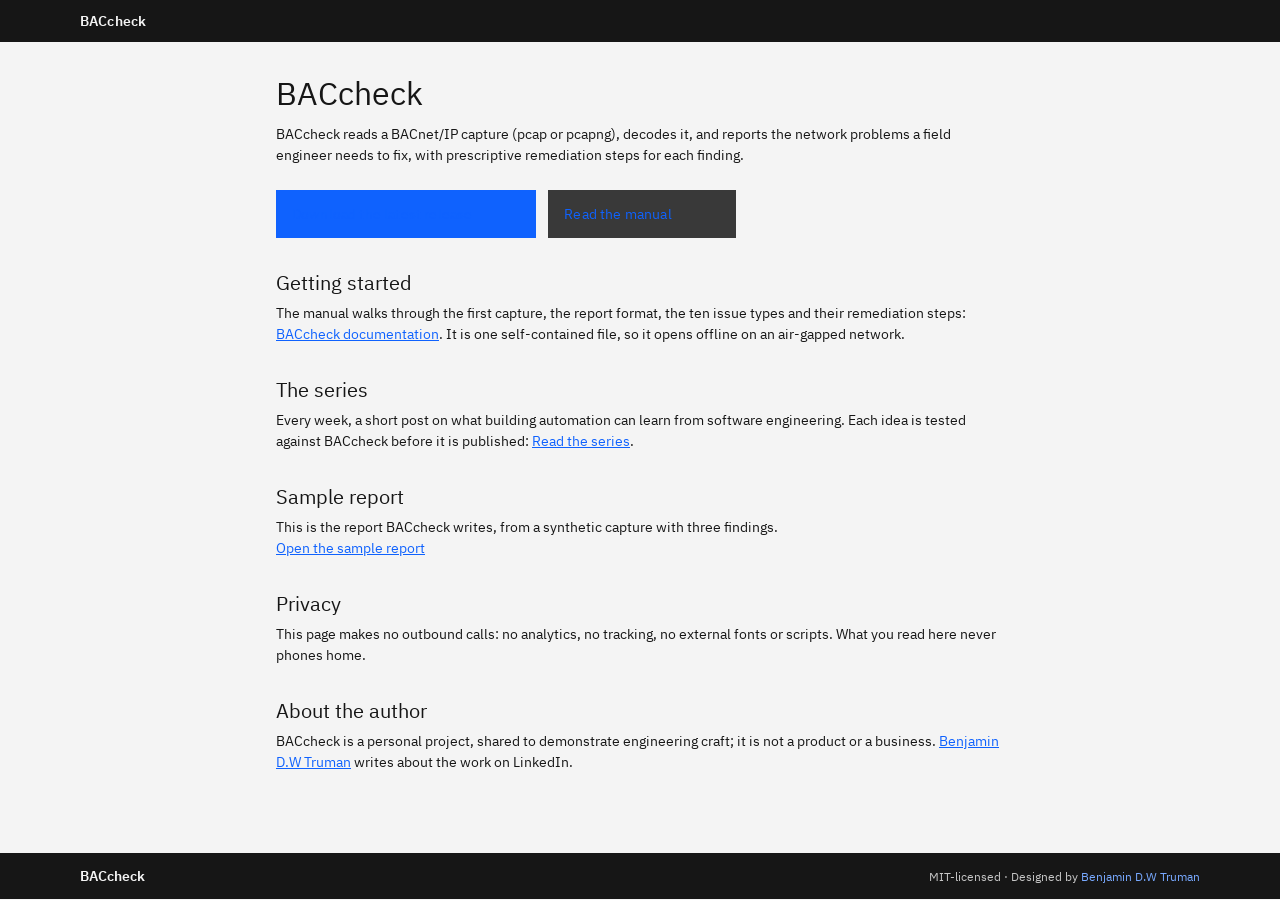
==== commit af64fec6: "Site: series index and preamble content, guard the series pages (#40)" ====
--- a/docs/index.html
+++ b/docs/index.html
@@ -92,6 +92,10 @@
 <p>The manual walks through the first capture, the report format, the ten issue types and their remediation steps: <a href="manual.html">BACcheck documentation</a>. It is one self-contained file, so it opens offline on an air-gapped network.</p>
 </section>
 <section>
+<h2>The series</h2>
+<p>Every week, a short post on what building automation can learn from software engineering. Each idea is tested against BACcheck before it is published: <a href="series/index.html">Read the series</a>.</p>
+</section>
+<section>
 <h2>Sample report</h2>
 <p>This is the report BACcheck writes, from a synthetic capture with three findings.</p>
 <p><a href="sample-report.html">Open the sample report</a></p>
